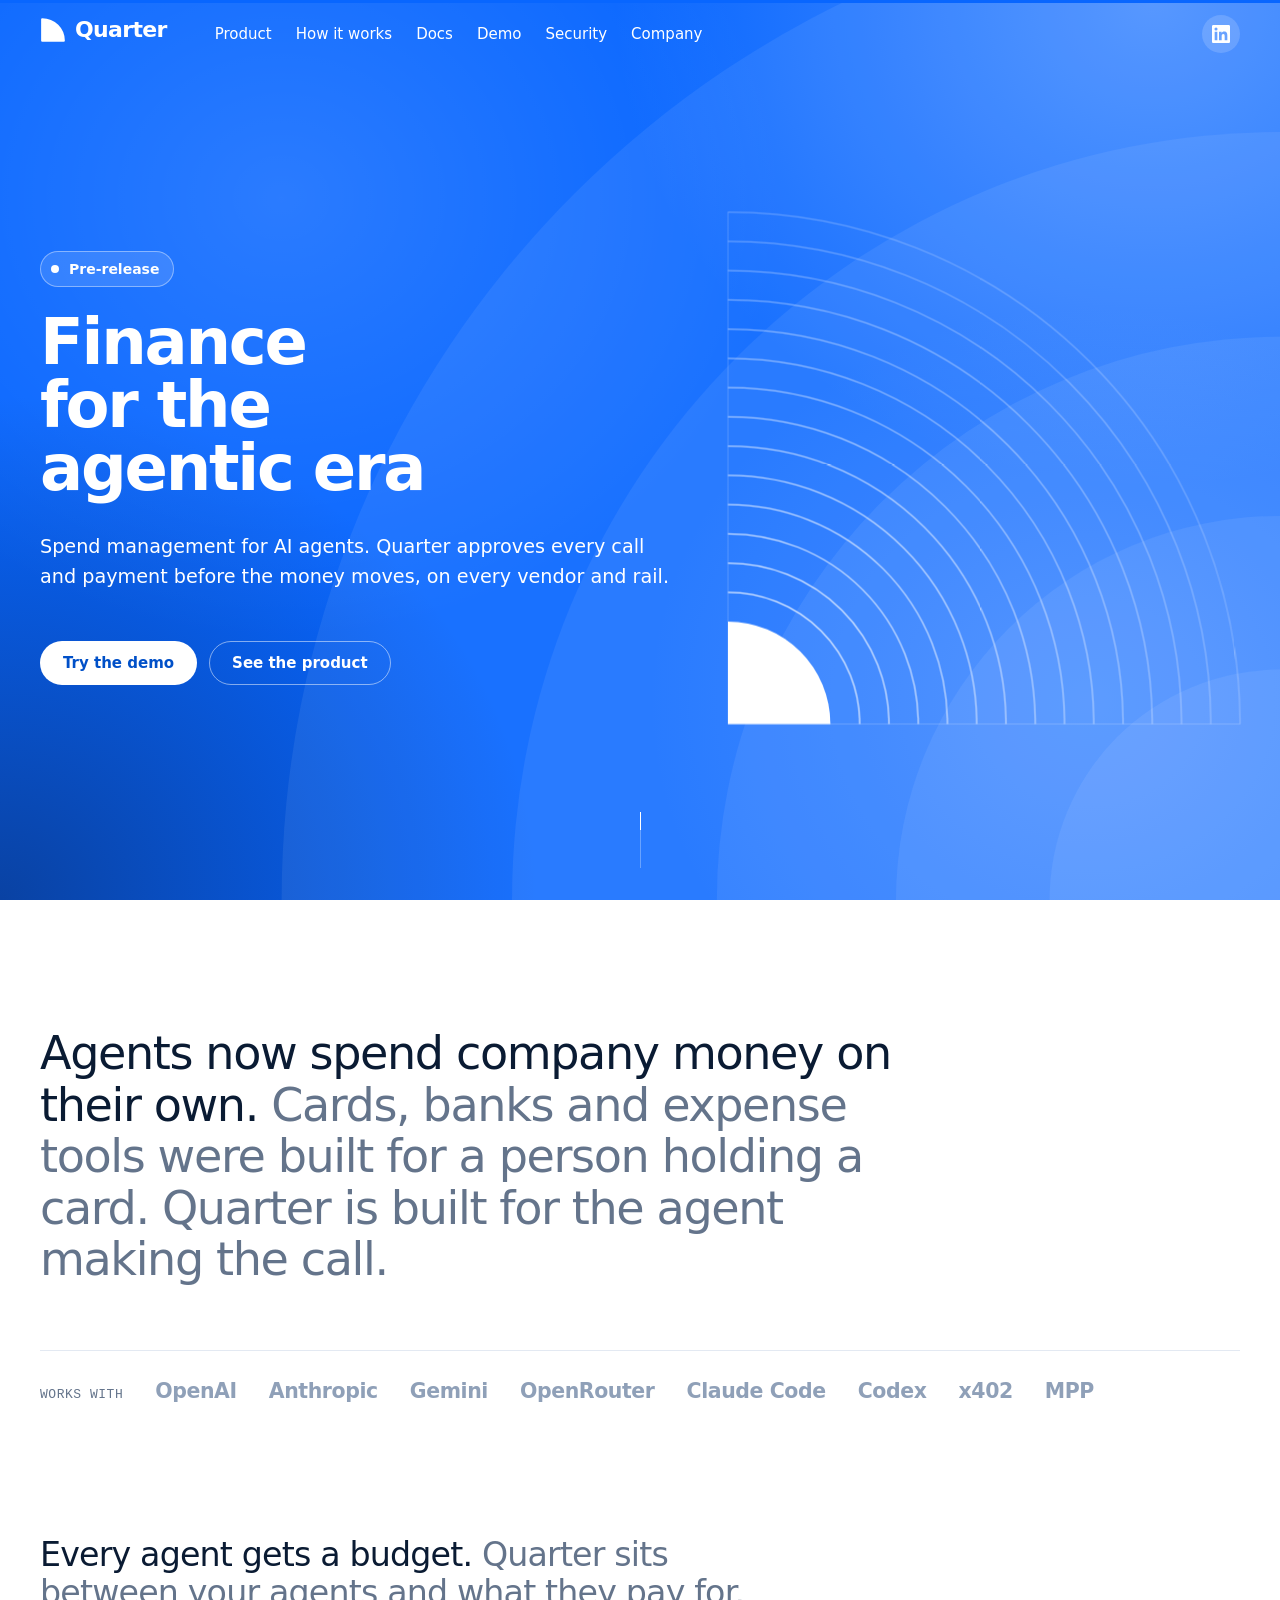
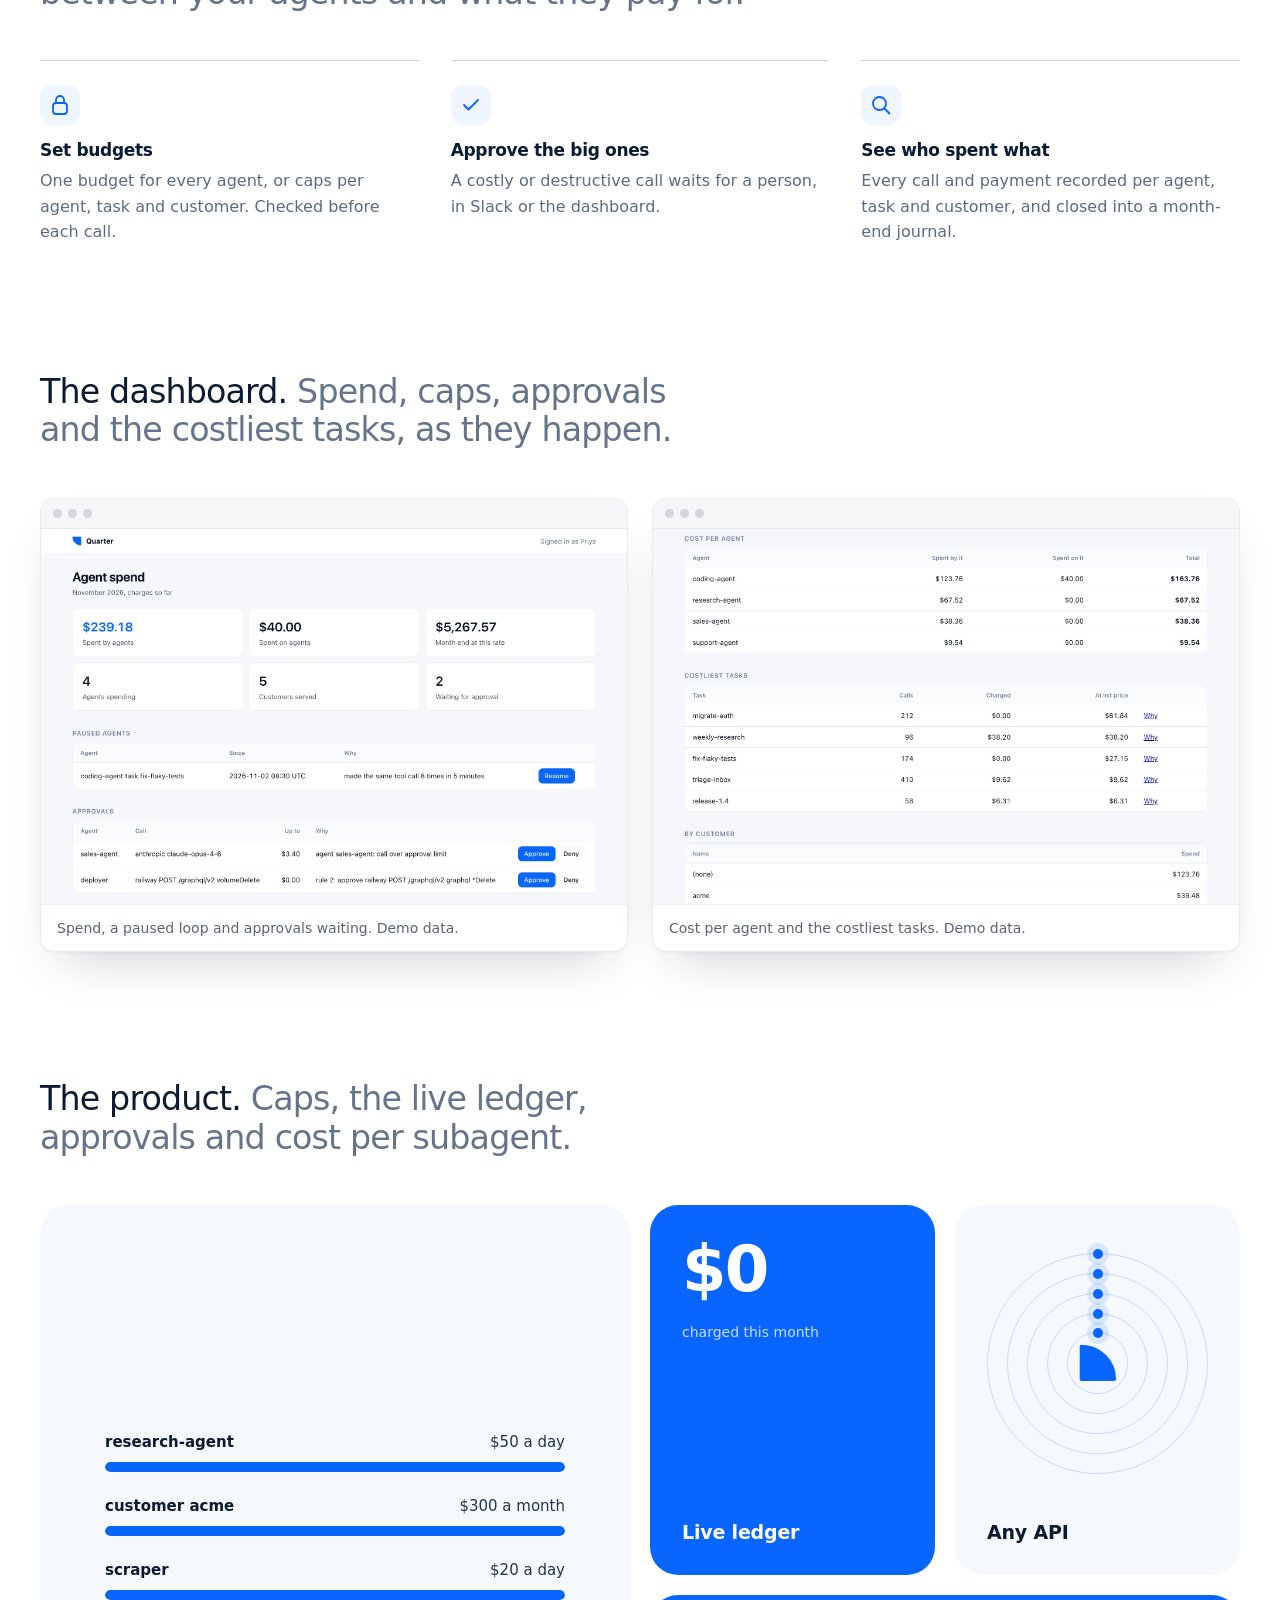
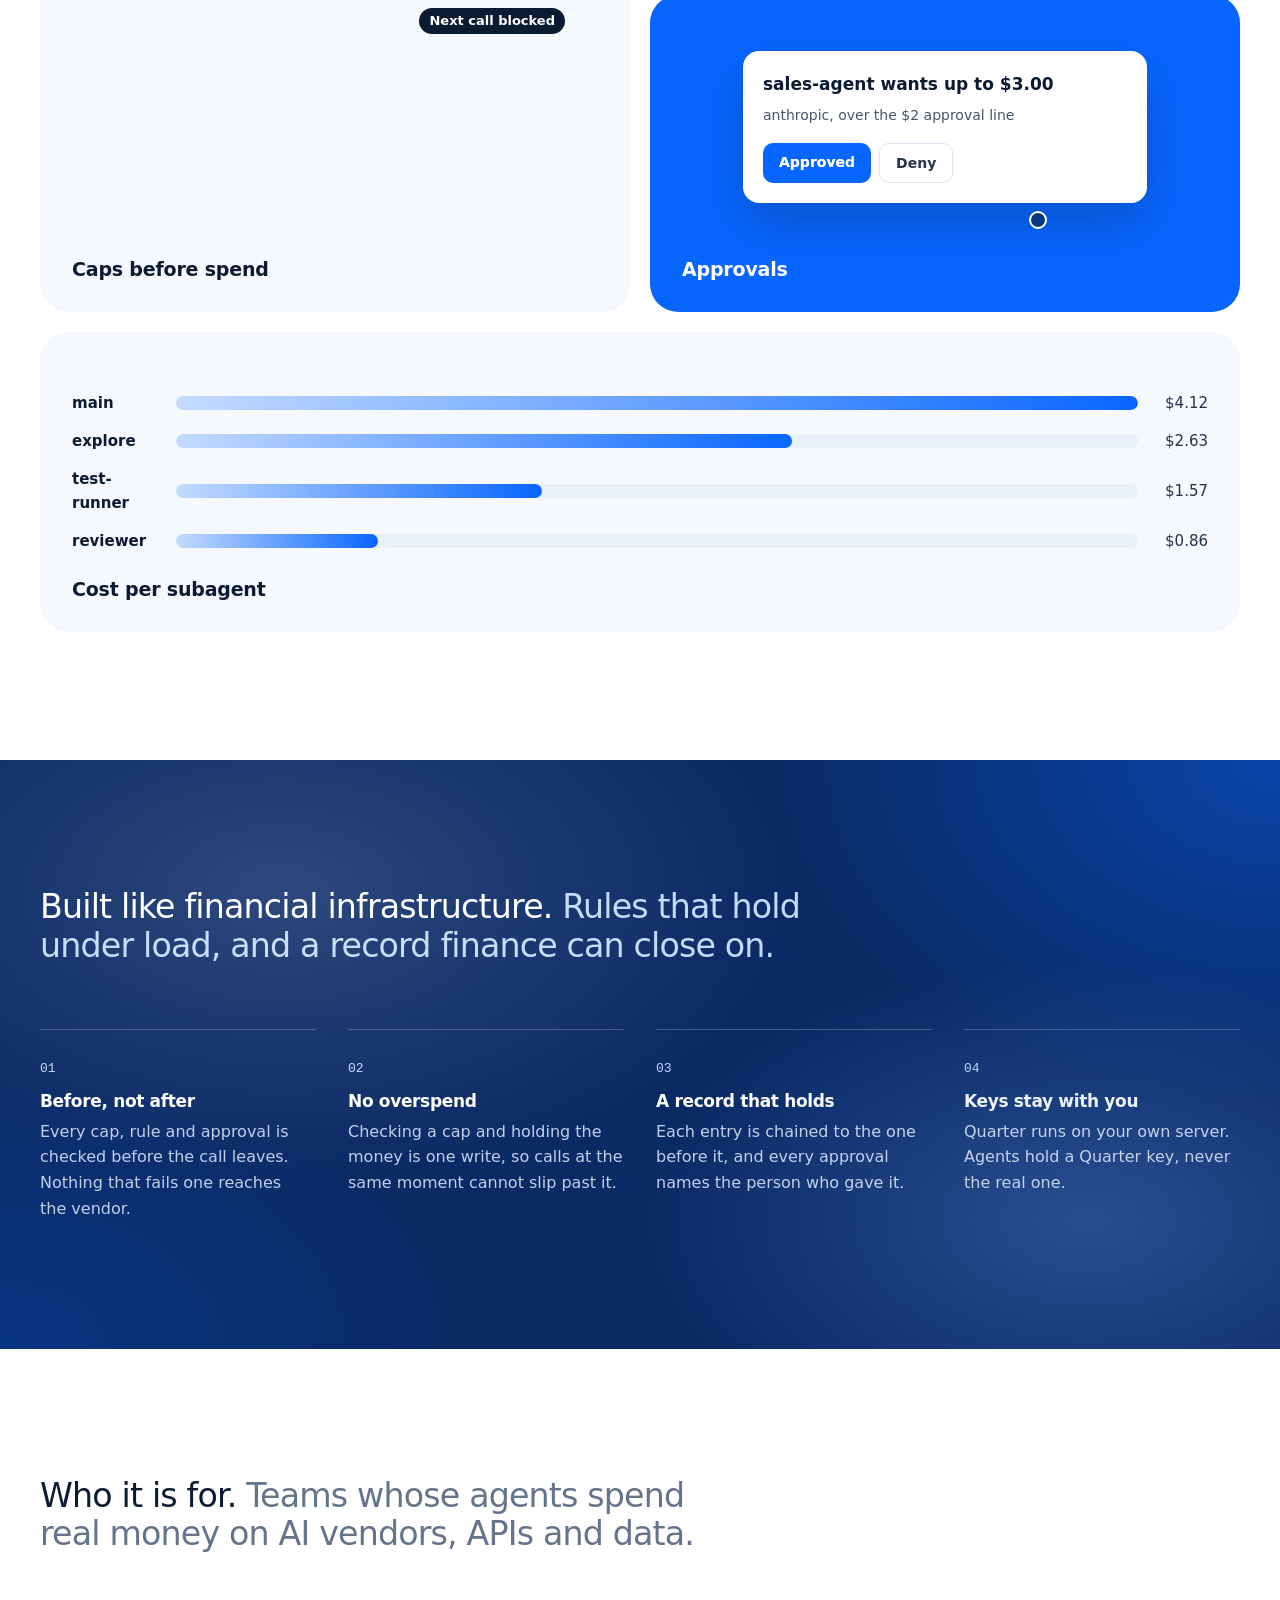
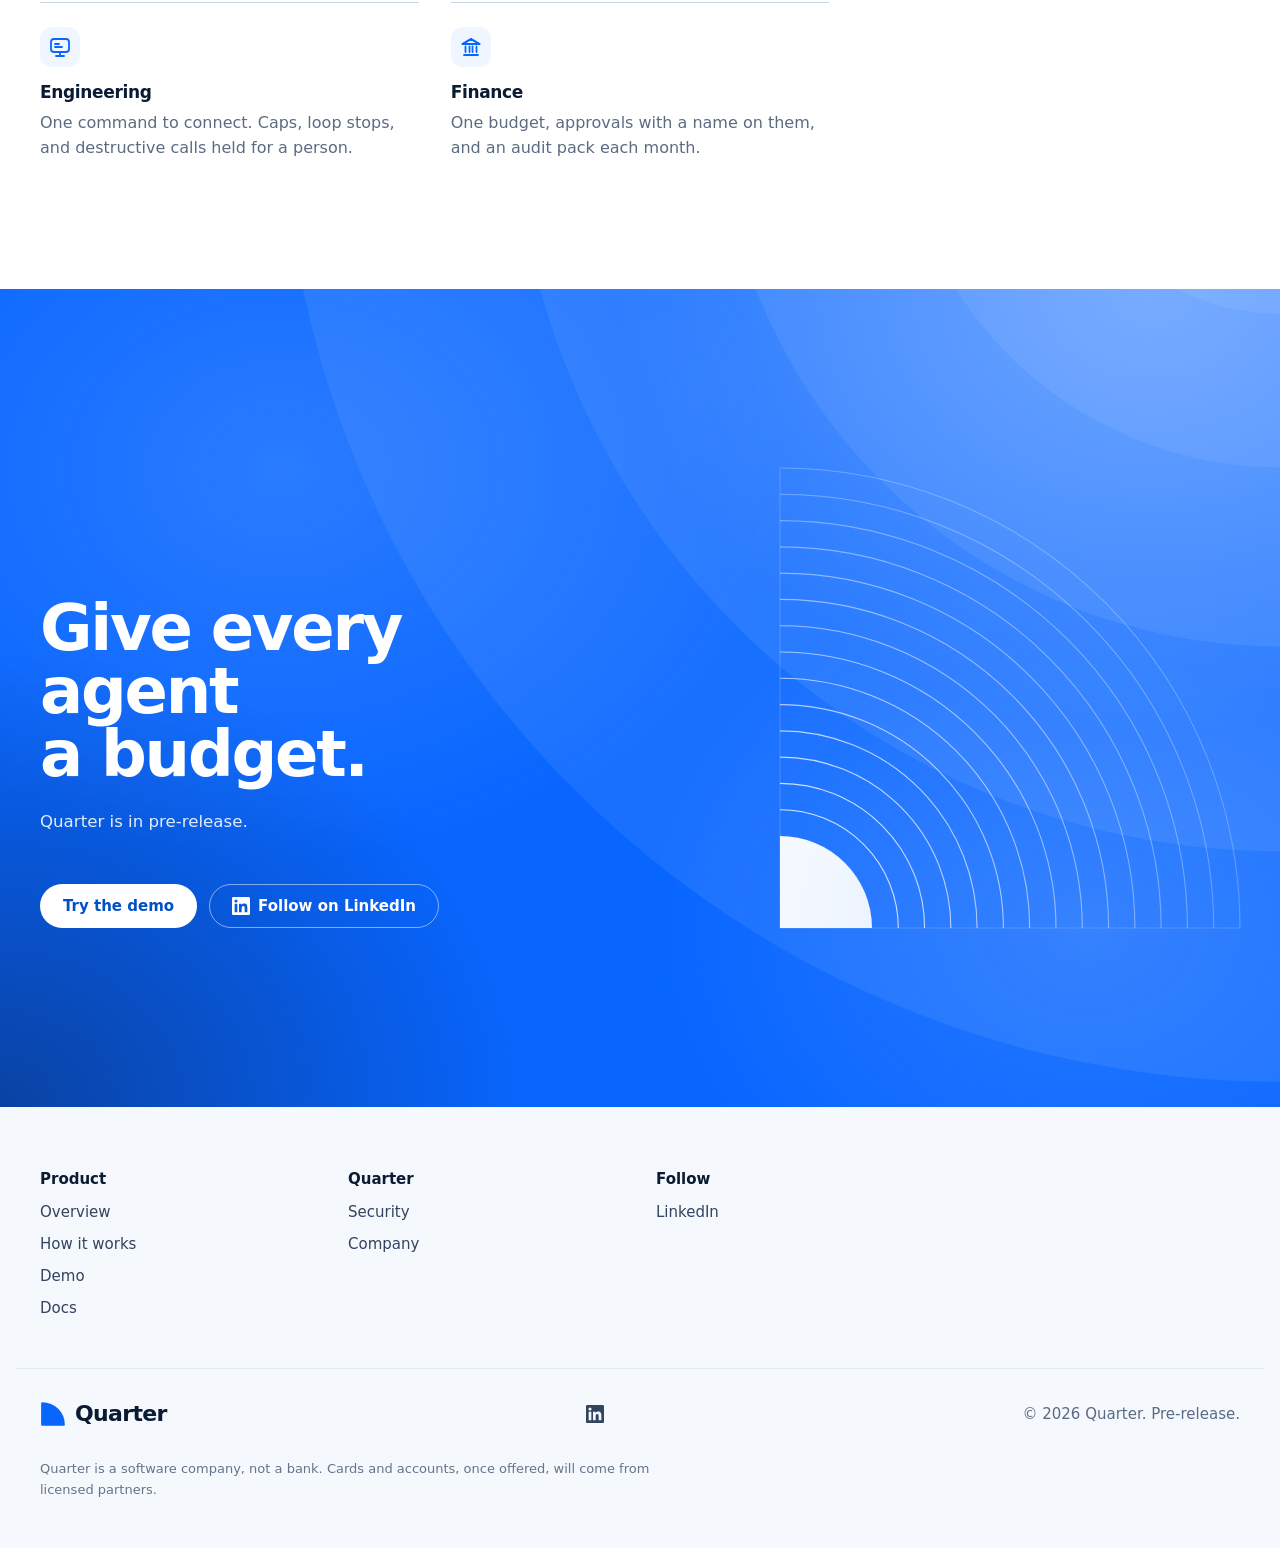
==== index.html @ 9ea8e8e0 "Publish the site from website 55552c0 Co-Authored-By: Claude Opus 5.5 <noreply@anthropic.com>" ====
<!DOCTYPE html><html lang="en" class="inter_tight_5229d065-module__q6iYVW__variable inter_c15e96cb-module__0bjUvq__variable ibm_plex_mono_9430b135-module__jXPCDG__variable" data-scroll-behavior="smooth"><head><meta charSet="utf-8"/><meta name="viewport" content="width=device-width, initial-scale=1"/><link rel="preload" href="/_next/static/media/83afe278b6a6bb3c-s.p.2bn3s6zvc0dyp.woff2" as="font" crossorigin="" type="font/woff2"/><link rel="preload" href="/_next/static/media/99e609270109b47d-s.p.40sczeszzbjw1.woff2" as="font" crossorigin="" type="font/woff2"/><link rel="preload" href="/_next/static/media/ab57efd000576a30-s.p.3fofz6dws3mg0.woff2" as="font" crossorigin="" type="font/woff2"/><link rel="preload" href="/_next/static/media/effe91970fc4db64-s.p.0oace-s_gkfks.woff2" as="font" crossorigin="" type="font/woff2"/><link rel="stylesheet" href="/_next/static/chunks/3djaepz4n29ok.css" data-precedence="next"/><link rel="stylesheet" href="/_next/static/chunks/2251kwfu4eb-5.css" data-precedence="next"/><link rel="preload" as="script" fetchPriority="low" href="/_next/static/chunks/2gcx2et6y7w6m.js"/><script src="/_next/static/chunks/10sfps_jfil2b.js" async=""></script><script src="/_next/static/chunks/1zz_seqquae13.js" async=""></script><script src="/_next/static/chunks/3slb6pn3pcx_l.js" async=""></script><script src="/_next/static/chunks/turbopack-1kort7__y8oi7.js" async=""></script><script src="/_next/static/chunks/05mim26jmsupv.js" async=""></script><script src="/_next/static/chunks/1aqx8pw69k2jf.js" async=""></script><script src="/_next/static/chunks/1i-1b_z0lw7yb.js" async=""></script><link rel="preload" href="/_next/static/chunks/0_2-d8jllk5b1.css" as="style"/><meta name="theme-color" content="#ffffff"/><title>Quarter: Finance for the agentic era</title><meta name="description" content="Spend management for AI agents. Quarter approves every API call and payment before the money moves, on every vendor and rail, and closes the books on it. Self-hosted. In pre-release."/><meta name="application-name" content="Quarter"/><link rel="manifest" href="/manifest.webmanifest"/><link rel="canonical" href="https://quarterso.github.io/"/><meta property="og:title" content="Quarter: Finance for the agentic era"/><meta property="og:description" content="Spend management for AI agents. Quarter approves every API call and payment before the money moves, on every vendor and rail, and closes the books on it. Self-hosted. In pre-release."/><meta property="og:url" content="https://quarterso.github.io/"/><meta property="og:site_name" content="Quarter"/><meta property="og:image" content="https://quarterso.github.io/opengraph-image.png"/><meta property="og:image:type" content="image/png"/><meta property="og:image:width" content="1200"/><meta property="og:image:height" content="630"/><meta property="og:image:alt" content="The Quarter mark and name on Quarter blue"/><meta property="og:type" content="website"/><meta name="twitter:card" content="summary_large_image"/><meta name="twitter:title" content="Quarter: Finance for the agentic era"/><meta name="twitter:description" content="Spend management for AI agents. Quarter approves every API call and payment before the money moves, on every vendor and rail, and closes the books on it. Self-hosted. In pre-release."/><meta name="twitter:image" content="https://quarterso.github.io/opengraph-image.png"/><meta name="twitter:image:alt" content="The Quarter mark and name on Quarter blue"/><meta name="twitter:image:type" content="image/png"/><meta name="twitter:image:width" content="1200"/><meta name="twitter:image:height" content="630"/><link rel="icon" href="/favicon.ico?favicon.0du9rzl68-2tj.ico" sizes="48x48" type="image/x-icon"/><link rel="icon" href="/icon.svg?icon.28x9y8qgett7-.svg" sizes="any" type="image/svg+xml"/><link rel="apple-touch-icon" href="/apple-icon.png?apple-icon.22o_u3obtk6q_.png" sizes="180x180" type="image/png"/><meta name="next-size-adjust" content=""/><script src="/_next/static/chunks/0cz1d0mv5g_q7.js" noModule=""></script></head><body><div hidden=""><!--$--><!--/$--></div><a href="#main" class="skip-link">Skip to content</a><header class="Header-module__KHjLKa__header" data-over-hero=""><div class="container Header-module__KHjLKa__bar"><a aria-label="Quarter, home" href="/"><span style="display:inline-flex;align-items:center;gap:9px;font-family:var(--font-display);font-weight:600;font-size:22px;letter-spacing:-0.03em;color:var(--logo-ink, var(--charcoal));line-height:1"><svg width="26" height="26" viewBox="270 270 460 460" aria-hidden="true" focusable="false"><path d="M310 690 L310.0 310.0 A380 380 0 0 1 690.0 690.0 Z" fill="var(--logo-mark, #0866FF)" stroke="var(--logo-mark, #0866FF)" stroke-width="40" stroke-linejoin="round"></path></svg>Quarter</span></a><nav id="site-pages" class="Header-module__KHjLKa__links" aria-label="Pages"><a style="--i:0" href="/product/">Product</a><a style="--i:1" href="/how-it-works/">How it works</a><a style="--i:2" href="/docs/">Docs</a><a style="--i:3" href="/demo/">Demo</a><a style="--i:4" href="/security/">Security</a><a style="--i:5" href="/company/">Company</a></nav><nav class="Header-module__KHjLKa__nav" aria-label="Social"><a href="https://www.linkedin.com/company/quarterso/" class="btn btn-icon btn-sm Header-module__KHjLKa__icon" target="_blank" rel="noopener noreferrer" aria-label="Quarter on LinkedIn"><svg width="18" height="18" viewBox="0 0 24 24" fill="currentColor" aria-hidden="true" focusable="false"><path d="M20.45 20.45h-3.56v-5.57c0-1.33-.02-3.04-1.85-3.04-1.85 0-2.14 1.45-2.14 2.94v5.67H9.35V9h3.41v1.56h.05c.48-.9 1.64-1.85 3.37-1.85 3.6 0 4.27 2.37 4.27 5.46v6.28ZM5.34 7.43a2.06 2.06 0 1 1 0-4.13 2.06 2.06 0 0 1 0 4.13ZM7.12 20.45H3.56V9h3.56v11.45ZM22.22 0H1.77C.79 0 0 .77 0 1.73v20.54C0 23.23.79 24 1.77 24h20.45c.98 0 1.78-.77 1.78-1.73V1.73C24 .77 23.2 0 22.22 0Z"></path></svg></a><button type="button" class="btn btn-icon btn-sm Header-module__KHjLKa__icon Header-module__KHjLKa__menu" aria-label="Open menu" aria-expanded="false" aria-controls="site-pages"><span class="Header-module__KHjLKa__burger" aria-hidden="true"><span></span><span></span></span></button></nav></div><div class="Header-module__KHjLKa__scrim" aria-hidden="true"></div></header><main id="main"><div class="page-enter"><section class="home-module__txgM7a__hero" aria-labelledby="hero-title" data-hero="true" data-glow="true"><svg class="Arcs-module__hwnnka__arcs" data-tone="blue" viewBox="0 0 1000 800" preserveAspectRatio="xMaxYMax slice" aria-hidden="true"><circle cx="1000" cy="800" r="180" class="Arcs-module__hwnnka__ring" style="animation-delay:0s"></circle><circle cx="1000" cy="800" r="300" class="Arcs-module__hwnnka__ring" style="animation-delay:-1.6s"></circle><circle cx="1000" cy="800" r="440" class="Arcs-module__hwnnka__ring" style="animation-delay:-3.2s"></circle><circle cx="1000" cy="800" r="600" class="Arcs-module__hwnnka__ring" style="animation-delay:-4.800000000000001s"></circle><circle cx="1000" cy="800" r="780" class="Arcs-module__hwnnka__ring" style="animation-delay:-6.4s"></circle></svg><div class="container home-module__txgM7a__heroInner"><div><p class="home-module__txgM7a__badge"><span aria-hidden="true"></span>Pre-release</p><h1 id="hero-title" class="home-module__txgM7a__title" aria-label="Finance for the agentic era"><span aria-hidden="true"><span class="home-module__txgM7a__word"><span style="--w:0">Finance</span></span> </span><span aria-hidden="true"><span class="home-module__txgM7a__word"><span style="--w:1">for</span></span> </span><span aria-hidden="true"><span class="home-module__txgM7a__word"><span style="--w:2">the</span></span> </span><span aria-hidden="true"><span class="home-module__txgM7a__word"><span style="--w:3">agentic</span></span> </span><span aria-hidden="true"><span class="home-module__txgM7a__word"><span style="--w:4">era</span></span> </span></h1><p class="home-module__txgM7a__lead">Spend management for AI agents. Quarter approves every call and payment before the money moves, on every vendor and rail.</p><div class="home-module__txgM7a__ctas"><a class="btn btn-light" href="/demo/">Try the demo</a><a class="btn btn-ghost-light" href="/product/">See the product</a></div></div><div class="home-module__txgM7a__heroArt" aria-hidden="true"><svg class="HeroMark-module__pOpVIG__mark" viewBox="0 0 600 600" aria-hidden="true"><path d="M0 600 L0 480 A120 120 0 0 1 120 600 Z" class="HeroMark-module__pOpVIG__core"></path><path d="M0 445.7 A154.3 154.3 0 0 1 154.3 600" pathLength="1" class="HeroMark-module__pOpVIG__arc" style="--k:0"></path><path d="M0 411.4 A188.6 188.6 0 0 1 188.6 600" pathLength="1" class="HeroMark-module__pOpVIG__arc" style="--k:1"></path><path d="M0 377.1 A222.9 222.9 0 0 1 222.9 600" pathLength="1" class="HeroMark-module__pOpVIG__arc" style="--k:2"></path><path d="M0 342.9 A257.1 257.1 0 0 1 257.1 600" pathLength="1" class="HeroMark-module__pOpVIG__arc" style="--k:3"></path><path d="M0 308.6 A291.4 291.4 0 0 1 291.4 600" pathLength="1" class="HeroMark-module__pOpVIG__arc" style="--k:4"></path><path d="M0 274.3 A325.7 325.7 0 0 1 325.7 600" pathLength="1" class="HeroMark-module__pOpVIG__arc" style="--k:5"></path><path d="M0 240.0 A360.0 360.0 0 0 1 360.0 600" pathLength="1" class="HeroMark-module__pOpVIG__arc" style="--k:6"></path><path d="M0 205.7 A394.3 394.3 0 0 1 394.3 600" pathLength="1" class="HeroMark-module__pOpVIG__arc" style="--k:7"></path><path d="M0 171.4 A428.6 428.6 0 0 1 428.6 600" pathLength="1" class="HeroMark-module__pOpVIG__arc" style="--k:8"></path><path d="M0 137.1 A462.9 462.9 0 0 1 462.9 600" pathLength="1" class="HeroMark-module__pOpVIG__arc" style="--k:9"></path><path d="M0 102.9 A497.1 497.1 0 0 1 497.1 600" pathLength="1" class="HeroMark-module__pOpVIG__arc" style="--k:10"></path><path d="M0 68.6 A531.4 531.4 0 0 1 531.4 600" pathLength="1" class="HeroMark-module__pOpVIG__arc" style="--k:11"></path><path d="M0 34.3 A565.7 565.7 0 0 1 565.7 600" pathLength="1" class="HeroMark-module__pOpVIG__arc" style="--k:12"></path><path d="M0 0.0 A600.0 600.0 0 0 1 600.0 600" pathLength="1" class="HeroMark-module__pOpVIG__arc" style="--k:13"></path><path d="M0 0 L0 600 L600 600" class="HeroMark-module__pOpVIG__axis"></path></svg></div></div><a href="#why" class="home-module__txgM7a__scrollCue" aria-label="Scroll down"><span></span></a></section><section id="why" class="container home-module__txgM7a__statement" aria-label="Why Quarter"><p data-reveal="true"><strong>Agents now spend company money on their own.</strong> Cards, banks and expense tools were built for a person holding a card. Quarter is built for the agent making the call.</p><div class="home-module__txgM7a__worksWith" data-reveal="true"><h2>Works with</h2><ul><li>OpenAI</li><li>Anthropic</li><li>Gemini</li><li>OpenRouter</li><li>Claude Code</li><li>Codex</li><li>x402</li><li>MPP</li></ul></div></section><section id="budgets" class="container Page-module__ksKtXW__section"><h2 class="Page-module__ksKtXW__sectionHead" data-reveal="true">Every agent gets a budget<!-- -->. <span>Quarter sits between your agents and what they pay for.</span></h2><ul class="Page-module__ksKtXW__features"><li data-reveal="true" style="--reveal-delay:0ms"><span class="Page-module__ksKtXW__featureIcon"><svg width="24" height="24" viewBox="0 0 24 24" fill="none" stroke="currentColor" stroke-width="1.8" stroke-linecap="round" stroke-linejoin="round" aria-hidden="true" focusable="false"><rect x="5" y="10" width="14" height="11" rx="3" class="icon-tone"></rect><path d="M8 10V7a4 4 0 0 1 8 0v3"></path></svg></span><h3>Set budgets</h3><p>One budget for every agent, or caps per agent, task and customer. Checked before each call.</p></li><li data-reveal="true" style="--reveal-delay:80ms"><span class="Page-module__ksKtXW__featureIcon"><svg width="24" height="24" viewBox="0 0 24 24" fill="none" stroke="currentColor" stroke-width="1.8" stroke-linecap="round" stroke-linejoin="round" aria-hidden="true" focusable="false"><path d="m5 12 4.5 4.5L19 7"></path></svg></span><h3>Approve the big ones</h3><p>A costly or destructive call waits for a person, in Slack or the dashboard.</p></li><li data-reveal="true" style="--reveal-delay:160ms"><span class="Page-module__ksKtXW__featureIcon"><svg width="24" height="24" viewBox="0 0 24 24" fill="none" stroke="currentColor" stroke-width="1.8" stroke-linecap="round" stroke-linejoin="round" aria-hidden="true" focusable="false"><circle cx="10.5" cy="10.5" r="6.5" class="icon-tone"></circle><path d="m15.5 15.5 5 5"></path></svg></span><h3>See who spent what</h3><p>Every call and payment recorded per agent, task and customer, and closed into a month-end journal.</p></li></ul></section><section class="container Page-module__ksKtXW__section"><h2 class="Page-module__ksKtXW__sectionHead" data-reveal="true">The dashboard<!-- -->. <span>Spend, caps, approvals and the costliest tasks, as they happen.</span></h2><div class="Page-module__ksKtXW__screens" data-reveal="true"><figure class="Page-module__ksKtXW__screen"><div class="Page-module__ksKtXW__screenBar" aria-hidden="true"><span></span><span></span><span></span></div><img src="/renders/ledger-overview.jpg" alt="Spend, a paused loop and approvals waiting" width="2000" height="1281" loading="lazy"/><figcaption>Spend, a paused loop and approvals waiting<!-- -->. Demo data.</figcaption></figure><figure class="Page-module__ksKtXW__screen"><div class="Page-module__ksKtXW__screenBar" aria-hidden="true"><span></span><span></span><span></span></div><img src="/renders/ledger-tasks.jpg" alt="Cost per agent and the costliest tasks" width="2000" height="1281" loading="lazy"/><figcaption>Cost per agent and the costliest tasks<!-- -->. Demo data.</figcaption></figure></div></section><section id="work" class="container home-module__txgM7a__section" aria-labelledby="work-title"><h2 id="work-title" class="home-module__txgM7a__h2" data-reveal="true">The product. <span>Caps, the live ledger, approvals and cost per subagent.</span></h2><div class="home-module__txgM7a__bento"><article class="home-module__txgM7a__panel home-module__txgM7a__big" data-reveal="true"><div class="home-module__txgM7a__visual"><ul class="Product-module__tu0Y7W__caps" aria-hidden="true"><li style="--fill:0.46;--i:0"><div class="Product-module__tu0Y7W__capLabel"><span>research-agent</span><span>$50 a day</span></div><span class="Product-module__tu0Y7W__capBar"><i></i></span></li><li style="--fill:0.72;--i:1"><div class="Product-module__tu0Y7W__capLabel"><span>customer acme</span><span>$300 a month</span></div><span class="Product-module__tu0Y7W__capBar"><i></i></span></li><li style="--fill:1;--i:2"><div class="Product-module__tu0Y7W__capLabel"><span>scraper</span><span>$20 a day</span></div><span class="Product-module__tu0Y7W__capBar"><i></i></span><span class="Product-module__tu0Y7W__blocked">Next call blocked</span></li></ul></div><h3>Caps before spend</h3></article><article class="home-module__txgM7a__panel home-module__txgM7a__blue" data-reveal="true" style="--reveal-delay:80ms"><div class="home-module__txgM7a__visual home-module__txgM7a__totalWrap"><div class="Product-module__tu0Y7W__running" aria-hidden="true"><span class="Product-module__tu0Y7W__runningNumber"></span><span class="Product-module__tu0Y7W__runningLabel">charged this month</span></div></div><h3>Live ledger</h3></article><article class="home-module__txgM7a__panel" data-reveal="true" style="--reveal-delay:160ms"><div class="home-module__txgM7a__visual"><div class="Visuals-module__dN1Bxq__orbits" aria-hidden="true"><span class="Visuals-module__dN1Bxq__ring" style="--i:0"><i></i></span><span class="Visuals-module__dN1Bxq__ring" style="--i:1"><i></i></span><span class="Visuals-module__dN1Bxq__ring" style="--i:2"><i></i></span><span class="Visuals-module__dN1Bxq__ring" style="--i:3"><i></i></span><span class="Visuals-module__dN1Bxq__ring" style="--i:4"><i></i></span><svg class="Visuals-module__dN1Bxq__core" viewBox="270 270 460 460"><path d="M310 690 L310 310 A380 380 0 0 1 690 690 Z" stroke-width="40" stroke-linejoin="round"></path></svg></div></div><h3>Any API</h3></article><article class="home-module__txgM7a__panel home-module__txgM7a__blue home-module__txgM7a__span2" data-reveal="true" style="--reveal-delay:240ms"><div class="home-module__txgM7a__visual"><div class="Product-module__tu0Y7W__approval" aria-hidden="true"><div class="Product-module__tu0Y7W__request"><span class="Product-module__tu0Y7W__reqTitle">sales-agent wants up to $3.00</span><span class="Product-module__tu0Y7W__reqSub">anthropic, over the $2 approval line</span><span class="Product-module__tu0Y7W__buttons"><span class="Product-module__tu0Y7W__approve"><b>Approve</b><b>Approved</b></span><span class="Product-module__tu0Y7W__deny">Deny</span></span></div><span class="Product-module__tu0Y7W__cursor"></span></div></div><h3>Approvals</h3></article><article class="home-module__txgM7a__panel home-module__txgM7a__wide" data-reveal="true"><div class="home-module__txgM7a__visual home-module__txgM7a__customersWrap"><ul class="Product-module__tu0Y7W__customers" aria-hidden="true"><li style="--share:1;--i:0"><span class="Product-module__tu0Y7W__custName">main</span><span class="Product-module__tu0Y7W__custBar"><i></i></span><span class="Product-module__tu0Y7W__custAmount">$4.12</span></li><li style="--share:0.64;--i:1"><span class="Product-module__tu0Y7W__custName">explore</span><span class="Product-module__tu0Y7W__custBar"><i></i></span><span class="Product-module__tu0Y7W__custAmount">$2.63</span></li><li style="--share:0.38;--i:2"><span class="Product-module__tu0Y7W__custName">test-runner</span><span class="Product-module__tu0Y7W__custBar"><i></i></span><span class="Product-module__tu0Y7W__custAmount">$1.57</span></li><li style="--share:0.21;--i:3"><span class="Product-module__tu0Y7W__custName">reviewer</span><span class="Product-module__tu0Y7W__custBar"><i></i></span><span class="Product-module__tu0Y7W__custAmount">$0.86</span></li></ul></div><h3>Cost per subagent</h3></article></div></section><section class="home-module__txgM7a__infra" aria-labelledby="infra-title" data-glow="true"><div class="container"><h2 id="infra-title" data-reveal="true">Built like financial infrastructure. <span>Rules that hold under load, and a record finance can close on.</span></h2><ol class="home-module__txgM7a__guarantees"><li data-reveal="true" style="--reveal-delay:0ms"><span>01</span><h3>Before, not after</h3><p>Every cap, rule and approval is checked before the call leaves. Nothing that fails one reaches the vendor.</p></li><li data-reveal="true" style="--reveal-delay:80ms"><span>02</span><h3>No overspend</h3><p>Checking a cap and holding the money is one write, so calls at the same moment cannot slip past it.</p></li><li data-reveal="true" style="--reveal-delay:160ms"><span>03</span><h3>A record that holds</h3><p>Each entry is chained to the one before it, and every approval names the person who gave it.</p></li><li data-reveal="true" style="--reveal-delay:240ms"><span>04</span><h3>Keys stay with you</h3><p>Quarter runs on your own server. Agents hold a Quarter key, never the real one.</p></li></ol></div></section><section class="container Page-module__ksKtXW__section"><h2 class="Page-module__ksKtXW__sectionHead" data-reveal="true">Who it is for<!-- -->. <span>Teams whose agents spend real money on AI vendors, APIs and data.</span></h2><ul class="Page-module__ksKtXW__features"><li data-reveal="true" style="--reveal-delay:0ms"><span class="Page-module__ksKtXW__featureIcon"><svg width="24" height="24" viewBox="0 0 24 24" fill="none" stroke="currentColor" stroke-width="1.8" stroke-linecap="round" stroke-linejoin="round" aria-hidden="true" focusable="false"><rect x="3" y="4" width="18" height="13" rx="3" class="icon-tone"></rect><path d="M8 21h8M12 17v4M7 9h4M7 12h7"></path></svg></span><h3>Engineering</h3><p>One command to connect. Caps, loop stops, and destructive calls held for a person.</p></li><li data-reveal="true" style="--reveal-delay:80ms"><span class="Page-module__ksKtXW__featureIcon"><svg width="24" height="24" viewBox="0 0 24 24" fill="none" stroke="currentColor" stroke-width="1.8" stroke-linecap="round" stroke-linejoin="round" aria-hidden="true" focusable="false"><path d="M3.5 9 12 4l8.5 5z" class="icon-tone"></path><path d="M3.5 9 12 4l8.5 5M5 20h14M6.5 11.5v5.5M10.5 11.5v5.5M13.5 11.5v5.5M17.5 11.5v5.5"></path></svg></span><h3>Finance</h3><p>One budget, approvals with a name on them, and an audit pack each month.</p></li></ul></section><section id="contact" class="home-module__txgM7a__closing" aria-labelledby="contact-title" data-glow="true"><svg class="Arcs-module__hwnnka__arcs" data-tone="blue" viewBox="0 0 1000 800" preserveAspectRatio="xMaxYMax slice" aria-hidden="true"><circle cx="1000" cy="0" r="180" class="Arcs-module__hwnnka__ring" style="animation-delay:0s"></circle><circle cx="1000" cy="0" r="300" class="Arcs-module__hwnnka__ring" style="animation-delay:-1.6s"></circle><circle cx="1000" cy="0" r="440" class="Arcs-module__hwnnka__ring" style="animation-delay:-3.2s"></circle><circle cx="1000" cy="0" r="600" class="Arcs-module__hwnnka__ring" style="animation-delay:-4.800000000000001s"></circle><circle cx="1000" cy="0" r="780" class="Arcs-module__hwnnka__ring" style="animation-delay:-6.4s"></circle></svg><div class="container home-module__txgM7a__closingInner" data-reveal="true"><div><h2 id="contact-title">Give every agent a budget.</h2><p class="home-module__txgM7a__closingNote">Quarter is in pre-release.</p><div class="home-module__txgM7a__ctas"><a class="btn btn-light" href="/demo/">Try the demo</a><a href="https://www.linkedin.com/company/quarterso/" class="btn btn-ghost-light" target="_blank" rel="noopener noreferrer"><svg width="18" height="18" viewBox="0 0 24 24" fill="currentColor" aria-hidden="true" focusable="false"><path d="M20.45 20.45h-3.56v-5.57c0-1.33-.02-3.04-1.85-3.04-1.85 0-2.14 1.45-2.14 2.94v5.67H9.35V9h3.41v1.56h.05c.48-.9 1.64-1.85 3.37-1.85 3.6 0 4.27 2.37 4.27 5.46v6.28ZM5.34 7.43a2.06 2.06 0 1 1 0-4.13 2.06 2.06 0 0 1 0 4.13ZM7.12 20.45H3.56V9h3.56v11.45ZM22.22 0H1.77C.79 0 0 .77 0 1.73v20.54C0 23.23.79 24 1.77 24h20.45c.98 0 1.78-.77 1.78-1.73V1.73C24 .77 23.2 0 22.22 0Z"></path></svg>Follow on LinkedIn</a></div></div><div class="home-module__txgM7a__closingArt" aria-hidden="true"><svg class="HeroMark-module__pOpVIG__mark" viewBox="0 0 600 600" aria-hidden="true"><path d="M0 600 L0 480 A120 120 0 0 1 120 600 Z" class="HeroMark-module__pOpVIG__core"></path><path d="M0 445.7 A154.3 154.3 0 0 1 154.3 600" pathLength="1" class="HeroMark-module__pOpVIG__arc" style="--k:0"></path><path d="M0 411.4 A188.6 188.6 0 0 1 188.6 600" pathLength="1" class="HeroMark-module__pOpVIG__arc" style="--k:1"></path><path d="M0 377.1 A222.9 222.9 0 0 1 222.9 600" pathLength="1" class="HeroMark-module__pOpVIG__arc" style="--k:2"></path><path d="M0 342.9 A257.1 257.1 0 0 1 257.1 600" pathLength="1" class="HeroMark-module__pOpVIG__arc" style="--k:3"></path><path d="M0 308.6 A291.4 291.4 0 0 1 291.4 600" pathLength="1" class="HeroMark-module__pOpVIG__arc" style="--k:4"></path><path d="M0 274.3 A325.7 325.7 0 0 1 325.7 600" pathLength="1" class="HeroMark-module__pOpVIG__arc" style="--k:5"></path><path d="M0 240.0 A360.0 360.0 0 0 1 360.0 600" pathLength="1" class="HeroMark-module__pOpVIG__arc" style="--k:6"></path><path d="M0 205.7 A394.3 394.3 0 0 1 394.3 600" pathLength="1" class="HeroMark-module__pOpVIG__arc" style="--k:7"></path><path d="M0 171.4 A428.6 428.6 0 0 1 428.6 600" pathLength="1" class="HeroMark-module__pOpVIG__arc" style="--k:8"></path><path d="M0 137.1 A462.9 462.9 0 0 1 462.9 600" pathLength="1" class="HeroMark-module__pOpVIG__arc" style="--k:9"></path><path d="M0 102.9 A497.1 497.1 0 0 1 497.1 600" pathLength="1" class="HeroMark-module__pOpVIG__arc" style="--k:10"></path><path d="M0 68.6 A531.4 531.4 0 0 1 531.4 600" pathLength="1" class="HeroMark-module__pOpVIG__arc" style="--k:11"></path><path d="M0 34.3 A565.7 565.7 0 0 1 565.7 600" pathLength="1" class="HeroMark-module__pOpVIG__arc" style="--k:12"></path><path d="M0 0.0 A600.0 600.0 0 0 1 600.0 600" pathLength="1" class="HeroMark-module__pOpVIG__arc" style="--k:13"></path><path d="M0 0 L0 600 L600 600" class="HeroMark-module__pOpVIG__axis"></path></svg></div></div></section><!--$--><!--/$--></div></main><footer class="Footer-module__yg9ahW__footer"><div class="container Footer-module__yg9ahW__top"><div><h2>Product</h2><ul><li><a href="/product/">Overview</a></li><li><a href="/how-it-works/">How it works</a></li><li><a href="/demo/">Demo</a></li><li><a href="/docs/">Docs</a></li></ul></div><div><h2>Quarter</h2><ul><li><a href="/security/">Security</a></li><li><a href="/company/">Company</a></li></ul></div><div><h2>Follow</h2><ul><li><a href="https://www.linkedin.com/company/quarterso/" target="_blank" rel="noopener noreferrer">LinkedIn</a></li></ul></div></div><div class="container Footer-module__yg9ahW__bottom"><span style="display:inline-flex;align-items:center;gap:9px;font-family:var(--font-display);font-weight:600;font-size:22px;letter-spacing:-0.03em;color:var(--logo-ink, var(--charcoal));line-height:1"><svg width="26" height="26" viewBox="270 270 460 460" aria-hidden="true" focusable="false"><path d="M310 690 L310.0 310.0 A380 380 0 0 1 690.0 690.0 Z" fill="var(--logo-mark, #0866FF)" stroke="var(--logo-mark, #0866FF)" stroke-width="40" stroke-linejoin="round"></path></svg>Quarter</span><span class="Footer-module__yg9ahW__socials"><a href="https://www.linkedin.com/company/quarterso/" class="Footer-module__yg9ahW__social" target="_blank" rel="noopener noreferrer" aria-label="Quarter on LinkedIn"><svg width="18" height="18" viewBox="0 0 24 24" fill="currentColor" aria-hidden="true" focusable="false"><path d="M20.45 20.45h-3.56v-5.57c0-1.33-.02-3.04-1.85-3.04-1.85 0-2.14 1.45-2.14 2.94v5.67H9.35V9h3.41v1.56h.05c.48-.9 1.64-1.85 3.37-1.85 3.6 0 4.27 2.37 4.27 5.46v6.28ZM5.34 7.43a2.06 2.06 0 1 1 0-4.13 2.06 2.06 0 0 1 0 4.13ZM7.12 20.45H3.56V9h3.56v11.45ZM22.22 0H1.77C.79 0 0 .77 0 1.73v20.54C0 23.23.79 24 1.77 24h20.45c.98 0 1.78-.77 1.78-1.73V1.73C24 .77 23.2 0 22.22 0Z"></path></svg></a></span><p>© <!-- -->2026<!-- --> <!-- -->Quarter<!-- -->. Pre-release.</p></div><div class="container Footer-module__yg9ahW__legal"><p>Quarter is a software company, not a bank. Cards and accounts, once offered, will come from licensed partners.</p></div></footer><script src="/_next/static/chunks/2gcx2et6y7w6m.js" id="_R_" async=""></script><script>(self.__next_f=self.__next_f||[]).push([0])</script><script>self.__next_f.push([1,"1:\"$Sreact.fragment\"\n2:I[93983,[\"/_next/static/chunks/05mim26jmsupv.js\"],\"Header\"]\n3:I[11474,[\"/_next/static/chunks/1aqx8pw69k2jf.js\"],\"default\"]\n4:I[39897,[\"/_next/static/chunks/1aqx8pw69k2jf.js\"],\"default\"]\n5:I[56448,[\"/_next/static/chunks/05mim26jmsupv.js\",\"/_next/static/chunks/1i-1b_z0lw7yb.js\"],\"\"]\na:I[65192,[\"/_next/static/chunks/05mim26jmsupv.js\"],\"default\",1]\n:HL[\"/_next/static/chunks/3djaepz4n29ok.css\",\"style\"]\n:HL[\"/_next/static/media/83afe278b6a6bb3c-s.p.2bn3s6zvc0dyp.woff2\",\"font\",{\"crossOrigin\":\"\",\"type\":\"font/woff2\"}]\n:HL[\"/_next/static/media/99e609270109b47d-s.p.40sczeszzbjw1.woff2\",\"font\",{\"crossOrigin\":\"\",\"type\":\"font/woff2\"}]\n:HL[\"/_next/static/media/ab57efd000576a30-s.p.3fofz6dws3mg0.woff2\",\"font\",{\"crossOrigin\":\"\",\"type\":\"font/woff2\"}]\n:HL[\"/_next/static/media/effe91970fc4db64-s.p.0oace-s_gkfks.woff2\",\"font\",{\"crossOrigin\":\"\",\"type\":\"font/woff2\"}]\n:HL[\"/_next/static/chunks/2251kwfu4eb-5.css\",\"style\"]\n:HL[\"/_next/static/chunks/0_2-d8jllk5b1.css\",\"style\"]\n0:{\"P\":null,\"c\":[\"\",\"\"],\"q\":\"\",\"i\":false,\"f\":[[[\"\",{\"children\":[\"__PAGE__\",{},\"$undefined\",\"$undefined\",4608]},\"$undefined\",\"$undefined\",4624],[[\"$\",\"$1\",\"c\",{\"children\":[[[\"$\",\"link\",\"0\",{\"rel\":\"stylesheet\",\"href\":\"/_next/static/chunks/3djaepz4n29ok.css\",\"precedence\":\"next\",\"crossOrigin\":\"$undefined\",\"nonce\":\"$undefined\"}],[\"$\",\"script\",\"script-0\",{\"src\":\"/_next/static/chunks/05mim26jmsupv.js\",\"async\":true,\"nonce\":\"$undefined\"}]],[\"$\",\"html\",null,{\"lang\":\"en\",\"className\":\"inter_tight_5229d065-module__q6iYVW__variable inter_c15e96cb-module__0bjUvq__variable ibm_plex_mono_9430b135-module__jXPCDG__variable\",\"data-scroll-behavior\":\"smooth\",\"children\":[\"$\",\"body\",null,{\"children\":[[\"$\",\"a\",null,{\"href\":\"#main\",\"className\":\"skip-link\",\"children\":\"Skip to content\"}],[\"$\",\"$L2\",null,{}],[\"$\",\"main\",null,{\"id\":\"main\",\"children\":[\"$\",\"$L3\",null,{\"parallelRouterKey\":\"children\",\"error\":\"$undefined\",\"errorStyles\":\"$undefined\",\"errorScripts\":\"$undefined\",\"template\":[\"$\",\"div\",null,{\"className\":\"page-enter\",\"children\":[\"$\",\"$L4\",null,{}]}],\"templateStyles\":[],\"templateScripts\":null,\"notFound\":[[\"$\",\"section\",null,{\"data-hero\":true,\"className\":\"section-dark not-found-module__sxuMuG__wrap\",\"aria-labelledby\":\"nf-title\",\"children\":[\"$\",\"div\",null,{\"className\":\"container not-found-module__sxuMuG__inner\",\"children\":[[\"$\",\"p\",null,{\"className\":\"not-found-module__sxuMuG__meta\",\"children\":[[\"$\",\"span\",null,{\"children\":\"404\"}],[\"$\",\"span\",null,{\"children\":\"not_found\"}]]}],[\"$\",\"h1\",null,{\"id\":\"nf-title\",\"className\":\"display not-found-module__sxuMuG__title\",\"children\":\"We could not find that page.\"}],[\"$\",\"div\",null,{\"className\":\"not-found-module__sxuMuG__foot\",\"children\":[[\"$\",\"p\",null,{\"children\":\"The link may be old, or the page may have moved.\"}],[\"$\",\"div\",null,{\"className\":\"not-found-module__sxuMuG__actions\",\"children\":[\"$\",\"$L5\",null,{\"href\":\"/\",\"className\":\"btn btn-light\",\"children\":[\"Go home \",[\"$\",\"svg\",null,{\"width\":16,\"height\":16,\"viewBox\":\"0 0 24 24\",\"fill\":\"none\",\"stroke\":\"currentColor\",\"strokeWidth\":1.8,\"strokeLinecap\":\"round\",\"strokeLinejoin\":\"round\",\"aria-hidden\":\"true\",\"focusable\":\"false\",\"className\":\"$undefined\",\"children\":[\"$\",\"path\",null,{\"d\":\"M5 12h14m-5-5 5 5-5 5\"}]}]]}]}]]}]]}]}],[[\"$\",\"link\",\"0\",{\"rel\":\"stylesheet\",\"href\":\"/_next/static/chunks/0_2-d8jllk5b1.css\",\"precedence\":\"next\",\"crossOrigin\":\"$undefined\",\"nonce\":\"$undefined\"}]]],\"forbidden\":\"$undefined\",\"unauthorized\":\"$undefined\"}]}],[\"$\",\"footer\",null,{\"className\":\"Footer-module__yg9ahW__footer\",\"children\":[[\"$\",\"div\",null,{\"className\":\"container Footer-module__yg9ahW__top\",\"children\":[[\"$\",\"div\",\"Product\",{\"children\":[[\"$\",\"h2\",null,{\"children\":\"Product\"}],[\"$\",\"ul\",null,{\"children\":[[\"$\",\"li\",\"Overview\",{\"children\":[\"$\",\"$L5\",null,{\"href\":\"/product\",\"children\":\"Overview\"}]}],[\"$\",\"li\",\"How it works\",{\"children\":[\"$\",\"$L5\",null,{\"href\":\"/how-it-works\",\"children\":\"How it works\"}]}],[\"$\",\"li\",\"Demo\",{\"children\":[\"$\",\"$L5\",null,{\"href\":\"/demo\",\"children\":\"Demo\"}]}],[\"$\",\"li\",\"Docs\",{\"children\":[\"$\",\"$L5\",null,{\"href\":\"/docs\",\"children\":\"Docs\"}]}]]}]]}],[\"$\",\"div\",\"Quarter\",{\"children\":[[\"$\",\"h2\",null,{\"children\":\"Quarter\"}],[\"$\",\"ul\",null,{\"children\":[[\"$\",\"li\",\"Security\",{\"children\":[\"$\",\"$L5\",null,{\"href\":\"/security\",\"children\":\"Security\"}]}],[\"$\",\"li\",\"Company\",{\"children\":[\"$\",\"$L5\",null,{\"href\":\"/company\",\"children\":\"Company\"}]}]]}]]}],[\"$\",\"div\",\"Follow\",{\"children\":[[\"$\",\"h2\",null,{\"children\":\"Follow\"}],[\"$\",\"ul\",null,{\"children\":[[\"$\",\"li\",\"LinkedIn\",{\"children\":[\"$\",\"a\",null,{\"href\":\"https://www.linkedin.com/company/quarterso/\",\"target\":\"_blank\",\"rel\":\"noopener noreferrer\",\"children\":\"LinkedIn\"}]}]]}]]}]]}],[\"$\",\"div\",null,{\"className\":\"container Footer-module__yg9ahW__bottom\",\"children\":[[\"$\",\"span\",null,{\"style\":{\"display\":\"inline-flex\",\"alignItems\":\"center\",\"gap\":9,\"fontFamily\":\"var(--font-display)\",\"fontWeight\":600,\"fontSize\":22,\"letterSpacing\":\"-0.03em\",\"color\":\"var(--logo-ink, var(--charcoal))\",\"lineHeight\":1},\"children\":[[\"$\",\"svg\",null,{\"width\":26,\"height\":26,\"viewBox\":\"270 270 460 460\",\"aria-hidden\":\"true\",\"focusable\":\"false\",\"children\":[\"$\",\"path\",null,{\"d\":\"M310 690 L310.0 310.0 A380 380 0 0 1 690.0 690.0 Z\",\"fill\":\"var(--logo-mark, #0866FF)\",\"stroke\":\"var(--logo-mark, #0866FF)\",\"strokeWidth\":40,\"strokeLinejoin\":\"round\"}]}],\"Quarter\"]}],[\"$\",\"span\",null,{\"className\":\"Footer-module__yg9ahW__socials\",\"children\":[\"$\",\"a\",null,{\"href\":\"https://www.linkedin.com/company/quarterso/\",\"className\":\"Footer-module__yg9ahW__social\",\"target\":\"_blank\",\"rel\":\"noopener noreferrer\",\"aria-label\":\"Quarter on LinkedIn\",\"children\":[[\"$\",\"svg\",null,{\"width\":18,\"height\":18,\"viewBox\":\"0 0 24 24\",\"fill\":\"currentColor\",\"aria-hidden\":\"true\",\"focusable\":\"false\",\"children\":[\"$\",\"path\",null,{\"d\":\"M20.45 20.45h-3.56v-5.57c0-1.33-.02-3.04-1.85-3.04-1.85 0-2.14 1.45-2.14 2.94v5.67H9.35V9h3.41v1.56h.05c.48-.9 1.64-1.85 3.37-1.85 3.6 0 4.27 2.37 4.27 5.46v6.28ZM5.34 7.43a2.06 2.06 0 1 1 0-4.13 2.06 2.06 0 0 1 0 4.13ZM7.12 20.45H3.56V9h3.56v11.45ZM22.22 0H1.77C.79 0 0 .77 0 1.73v20.54C0 23.23.79 24 1.77 24h20.45c.98 0 1.78-.77 1.78-1.73V1.73C24 .77 23.2 0 22.22 0Z\"}]}],\"$undefined\"]}]}],\"$L6\"]}],\"$L7\"]}]]}]}]]}],{\"children\":[\"$L8\",{},null,false,null]},null,false,null],\"$L9\",false]],\"m\":\"$undefined\",\"G\":[\"$a\",[\"$Lb\"]],\"S\":true,\"h\":null,\"r\":\"$undefined\",\"s\":\"$undefined\",\"a\":\"$undefined\",\"l\":\"$undefined\",\"p\":\"$undefined\",\"d\":\"$undefined\",\"b\":\"O5dFlZpz4xjhnZRIVNMbQ\"}\nc:I[27790,[\"/_next/static/chunks/05mim26jmsupv.js\",\"/_next/static/chunks/1i-1b_z0lw7yb.js\"],\"Reveal\"]\n1d:I[48367,[\"/_next/static/chunks/1aqx8pw69k2jf.js\"],\"ViewportBoundary\"]\n1f:I[48367,[\"/_next/static/chunks/1aqx8pw69k2jf.js\"],\"MetadataBoundary\"]\n20:\"$Sreact.suspense\"\n6:[\"$\",\"p\",null,{\"children\":[\"© \",2026,\" \",\"Quarter\",\". Pre-release.\"]}]\n7:[\"$\",\"div\",null,{\"className\":\"container Footer-module__yg9ahW__legal\",\"children\":[\"$\",\"p\",null,{\"children\":\"Quarter is a software company, not a bank. Cards and accounts, once offered, will come from licensed partners.\"}]}]\n8:[\"$\",\"$1\",\"c\",{\"children\":[[[\"$\",\"$Lc\",null,{}],[\"$\",\"section\",null,{\"className\":\"home-module__txgM7a__hero\",\"aria-labelledby\":\"hero-title\",\"data-hero\":true,\"data-glow\":true,\"children\":[[\"$\",\"svg\",null,{\"className\":\"Arcs-module__hwnnka__arcs\",\"data-tone\":\"blue\",\"viewBox\":\"0 0 1000 800\",\"preserveAspectRatio\":\"xMaxYMax slice\",\"aria-hidden\":\"true\",\"children\":[[\"$\",\"circle\",\"180\",{\"cx\":\"1000\",\"cy\":800,\"r\":180,\"className\":\"Arcs-module__hwnnka__ring\",\"style\":{\"animationDelay\":\"0s\"}}],[\"$\",\"circle\",\"300\",{\"cx\":\"1000\",\"cy\":800,\"r\":300,\"className\":\"Arcs-module__hwnnka__ring\",\"style\":{\"animationDelay\":\"-1.6s\"}}],[\"$\",\"circle\",\"440\",{\"cx\":\"1000\",\"cy\":800,\"r\":440,\"className\":\"Arcs-module__hwnnka__ring\",\"style\":{\"animationDelay\":\"-3.2s\"}}],[\"$\",\"circle\",\"600\",{\"cx\":\"1000\",\"cy\":800,\"r\":600,\"className\":\"Arcs-module__hwnnka__ring\",\"style\":{\"animationDelay\":\"-4.800000000000001s\"}}],[\"$\",\"circle\",\"780\",{\"cx\":\"1000\",\"cy\":800,\"r\":780,\"className\":\"Arcs-module__hwnnka__ring\",\"style\":{\"animationDelay\":\"-6.4s\"}}]]}],[\"$\",\"div\",null,{\"className\":\"container home-module__txgM7a__heroInner\",\"children\":[[\"$\",\"div\",null,{\"children\":[[\"$\",\"p\",null,{\"className\":\"home-module__txgM7a__badge\",\"children\":[[\"$\",\"span\",null,{\"aria-hidden\":\"true\"}],\"Pre-release\"]}],[\"$\",\"h1\",null,{\"id\":\"hero-title\",\"className\":\"home-module__txgM7a__title\",\"aria-label\":\"Finance for the agentic era\",\"children\":[[\"$\",\"span\",\"Finance\",{\"aria-hidden\":\"true\",\"children\":[[\"$\",\"span\",null,{\"className\":\"home-module__txgM7a__word\",\"children\":[\"$\",\"span\",null,{\"style\":{\"--w\":0},\"children\":\"Finance\"}]}],\" \"]}],[\"$\",\"span\",\"for\",{\"aria-hidden\":\"true\",\"children\":[[\"$\",\"span\",null,{\"className\":\"home-module__txgM7a__word\",\"children\":[\"$\",\"span\",null,{\"style\":{\"--w\":1},\"children\":\"for\"}]}],\" \"]}],[\"$\",\"span\",\"the\",{\"aria-hidden\":\"true\",\"children\":[[\"$\",\"span\",null,{\"className\":\"home-module__txgM7a__word\",\"children\":[\"$\",\"span\",null,{\"style\":{\"--w\":2},\"children\":\"the\"}]}],\" \"]}],[\"$\",\"span\",\"agentic\",{\"aria-hidden\":\"true\",\"children\":[[\"$\",\"span\",null,{\"className\":\"home-module__txgM7a__word\",\"children\":[\"$\",\"span\",null,{\"style\":{\"--w\":3},\"children\":\"agentic\"}]}],\" \"]}],[\"$\",\"span\",\"era\",{\"aria-hidden\":\"true\",\"children\":[[\"$\",\"span\",null,{\"className\":\"home-module__txgM7a__word\",\"children\":[\"$\",\"span\",null,{\"style\":{\"--w\":4},\"children\":\"era\"}]}],\" \"]}]]}],[\"$\",\"p\",null,{\"className\":\"home-module__txgM7a__lead\",\"children\":\"Spend management for AI agents. Quarter approves every call and payment before the money moves, on every vendor and rail.\"}],[\"$\",\"div\",null,{\"className\":\"home-module__txgM7a__ctas\",\"children\":[[\"$\",\"$L5\",null,{\"href\":\"/demo\",\"className\":\"btn btn-light\",\"children\":\"Try the demo\"}],[\"$\",\"$L5\",null,{\"href\":\"/product\",\"className\":\"btn btn-ghost-light\",\"children\":\"See the product\"}]]}]]}],[\"$\",\"div\",null,{\"className\":\"home-module__txgM7a__heroArt\",\"aria-hidden\":\"true\",\"children\":[\"$\",\"svg\",null,{\"className\":\"HeroMark-module__pOpVIG__mark\",\"viewBox\":\"0 0 600 600\",\"aria-hidden\":\"true\",\"children\":[[\"$\",\"path\",null,{\"d\":\"M0 600 L0 480 A120 120 0 0 1 120 600 Z\",\"className\":\"HeroMark-module__pOpVIG__core\"}],[[\"$\",\"path\",\"154.28571428571428\",{\"d\":\"M0 445.7 A154.3 154.3 0 0 1 154.3 600\",\"pathLength\":1,\"className\":\"HeroMark-module__pOpVIG__arc\",\"style\":{\"--k\":0}}],[\"$\",\"path\",\"188.57142857142856\",{\"d\":\"M0 411.4 A188.6 188.6 0 0 1 188.6 600\",\"pathLength\":1,\"className\":\"HeroMark-module__pOpVIG__arc\",\"style\":{\"--k\":1}}],[\"$\",\"path\",\"222.85714285714286\",{\"d\":\"M0 377.1 A222.9 222.9 0 0 1 222.9 600\",\"pathLength\":1,\"className\":\"HeroMark-module__pOpVIG__arc\",\"style\":{\"--k\":2}}],[\"$\",\"path\",\"257.1428571428571\",{\"d\":\"M0 342.9 A257.1 257.1 0 0 1 257.1 600\",\"pathLength\":1,\"className\":\"HeroMark-module__pOpVIG__arc\",\"style\":{\"--k\":3}}],[\"$\",\"path\",\"291.42857142857144\",{\"d\":\"M0 308.6 A291.4 291.4 0 0 1 291.4 600\",\"pathLength\":1,\"className\":\"HeroMark-module__pOpVIG__arc\",\"style\":{\"--k\":4}}],[\"$\",\"path\",\"325.7142857142857\",{\"d\":\"M0 274.3 A325.7 325.7 0 0 1 325.7 600\",\"pathLength\":1,\"className\":\"HeroMark-module__pOpVIG__arc\",\"style\":{\"--k\":5}}],[\"$\",\"path\",\"360\",{\"d\":\"M0 240.0 A360.0 360.0 0 0 1 360.0 600\",\"pathLength\":1,\"className\":\"HeroMark-module__pOpVIG__arc\",\"style\":{\"--k\":6}}],[\"$\",\"path\",\"394.2857142857143\",{\"d\":\"M0 205.7 A394.3 394.3 0 0 1 394.3 600\",\"pathLength\":1,\"className\":\"HeroMark-module__pOpVIG__arc\",\"style\":{\"--k\":7}}],[\"$\",\"path\",\"428.57142857142856\",{\"d\":\"M0 171.4 A428.6 428.6 0 0 1 428.6 600\",\"pathLength\":1,\"className\":\"HeroMark-module__pOpVIG__arc\",\"style\":{\"--k\":8}}],[\"$\",\"path\",\"462.85714285714283\",{\"d\":\"M0 137.1 A462.9 462.9 0 0 1 462.9 600\",\"pathLength\":1,\"className\":\"HeroMark-module__pOpVIG__arc\",\"style\":{\"--k\":9}}],\"$Ld\",\"$Le\",\"$Lf\",\"$L10\"],\"$L11\"]}]}]]}],\"$L12\"]}],\"$L13\",\"$L14\",\"$L15\",\"$L16\",\"$L17\",\"$L18\",\"$L19\"],[\"$L1a\",\"$L1b\"],\"$L1c\"]}]\n9:[\"$\",\"$1\",\"h\",{\"children\":[null,[\"$\",\"$L1d\",null,{\"children\":\"$L1e\"}],[\"$\",\"div\",null,{\"hidden\":true,\"children\":[\"$\",\"$L1f\",null,{\"children\":[\"$\",\"$20\",null,{\"name\":\"Next.Metadata\",\"children\":\"$L21\"}]}]}],[\"$\",\"meta\",null,{\"name\":\"next-size-adjust\",\"content\":\"\"}]]}]\nb:[\"$\",\"link\",\"0\",{\"rel\":\"stylesheet\",\"href\":\"/_next/static/chunks/3djaepz4n29ok.css\",\"precedence\":\"next\",\"crossOrigin\":\"$undefined\",\"nonce\":\"$undefined\"}]\n26:I[48367,[\"/_next/static/chunks/1aqx8pw69k2jf.js\"],\"OutletBoundary\"]\nd:[\"$\",\"path\",\"497.1428571428571\",{\"d\":\"M0 102.9 A497.1 497.1 0 0 1 497.1 600\",\"pathLength\":1,\"className\":\"HeroMark-module__pOpVIG__arc\",\"style\":{\"--k\":10}}]\ne:[\"$\",\"path\",\"531.4285714285714\",{\"d\":\"M0 68.6 A531.4 531.4 0 0 1 531.4 600\",\"pathLength\":1,\"className\":\"HeroMark-module__pOpVIG__arc\",\"style\":{\"--k\":11}}]\nf:[\"$\",\"path\",\"565.7142857142858\",{\"d\":\"M0 34.3 A565.7 565.7 0 0 1 565.7 600\",\"pathLength\":1,\"className\":\"HeroMark-module__pOpVIG__arc\",\"style\":{\"--k\":12}}]\n10:[\"$\",\"path\",\"600\",{\"d\":\"M0 0.0 A600.0 600.0 0 0 1 600.0 600\",\"pathLength\":1,\"className\":\"HeroMark-module__pOpVIG__arc\",\"style\":{\"--k\":13}}]\n11:[\"$\",\"path\",null,{\"d\":\"M0 0 L0 600 L600 600\",\"className\":\"HeroMark-module__pOpVIG__axis\"}]\n12:[\"$\",\"a\",null,{\"href\":\"#why\",\"className\":\"home-module__txgM7a__scrollCue\",\"aria-label\":\"Scroll down\",\"children\":[\"$\",\"span\",null,{}]}]\n13:[\"$\",\"section\",null,{\"id\":\"why\",\"className\":\"container home-module__txgM7a__statement\",\"aria-label\":\"Why Quarter\",\"children\":[[\"$\",\"p\",null,{\"data-reveal\":true,\"children\":[[\"$\",\"strong\",null,{\"children\":\"Agents now spend company money on their own.\"}],\" Cards, banks and expense tools were built for a person holding a card. Quarter is built for the agent making the call.\"]}],[\"$\",\"div\",null,{\"className\":\"home-module__txgM7a__worksWith\",\"data-reveal\":true,\"children\":[[\"$\",\"h2\",null,{\"children\":\"Works with\"}],[\"$\",\"ul\",null,{\"children\":[[\"$\",\"li\",\"OpenAI\",{\"children\":\"OpenAI\"}],[\"$\",\"li\",\"Anthropic\",{\"children\":\"Anthropic\"}],[\"$\",\"li\",\"Gemini\",{\"children\":\"Gemini\"}],[\"$\",\"li\",\"OpenRouter\",{\"children\":\"OpenRouter\"}],[\"$\",\"li\",\"Claude Code\",{\"children\":\"Claude Code\"}],[\"$\",\"li\",\"Codex\",{\"children\":\"Codex\"}],[\"$\",\"li\",\"x402\",{\"children\":\"x402\"}],[\"$\",\"li\",\"MPP\",{\"children\":\"MPP\"}]]}]]}]]}]\n14:[\"$\",\"section\",null,{\"id\":\"budgets\",\"className\":\"container Page-module__ksKtXW__section\",\"children\":[[\"$\",\"h2\",null,{\"className\":\"Page-module__ksKtXW__sectionHead\",\"data-reveal\":true,\"children\":[\"Every agent gets a budget\",[\". \",[\"$\",\"span\",null,{\"children\":\"Quarter sits between your agents and what they pay for.\"}]]]}],[\"$\",\"ul\",null,{\"className\":\"Page-module__ksKtXW__features\",\"children\":[[\"$\",\"li\",\"Set budgets\",{\"data-reveal\":true,\"style\":{\"--reveal-delay\":\"0ms\"},\"children\":[[\"$\",\"span\",null,{\"className\":\"Page-module__ksKtXW__featureIcon\",\"children\":[\"$\",\"svg\",null,{\"width\":24,\"height\":24,\"viewBox\":\"0 0 24 24\",\"fill\":\"none\",\"stroke\":\"currentColor\",\"strokeWidth\":1.8,\"strokeLinecap\":\"round\",\"strokeLinejoin\":\"round\",\"aria-hidden\":\"true\",\"focusable\":\"false\",\"className\":\"$undefined\",\"children\":[[\"$\",\"rect\",null,{\"x\":\"5\",\"y\":\"10\",\"width\":\"14\",\"height\":\"11\",\"rx\":\"3\",\"className\":\"icon-tone\"}],[\"$\",\"path\",null,{\"d\":\"M8 10V7a4 4 0 0 1 8 0v3\"}]]}]}],[\"$\",\"h3\",null,{\"children\":\"Set budgets\"}],[\"$\",\"p\",null,{\"children\":\"One budget for every agent, or caps per agent, task and customer. Checked before each call.\"}]]}],[\"$\",\"li\",\"Approve the big ones\",{\"data-reveal\":true,\"style\":{\"--reveal-delay\":\"80ms\"},\"children\":[[\"$\",\"span\",null,{\"className\":\"Page-module__ksKtXW__featureIcon\",\"children\":[\"$\",\"svg\",null,{\"width\":24,\"height\":24,\"viewBox\":\"0 0 24 24\",\"fill\":\"none\",\"stroke\":\"currentColor\",\"strokeWidth\":1.8,\"strokeLinecap\":\"round\",\"strokeLinejoin\":\"round\",\"aria-hidden\":\"true\",\"focusable\":\"false\",\"className\":\"$undefined\",\"children\":[\"$\",\"path\",null,{\"d\":\"m5 12 4.5 4.5L19 7\"}]}]}],[\"$\",\"h3\",null,{\"children\":\"Approve the big ones\"}],[\"$\",\"p\",null,{\"children\":\"A costly or destructive call waits for a person, in Slack or the dashboard.\"}]]}],[\"$\",\"li\",\"See who spent what\",{\"data-reveal\":true,\"style\":{\"--reveal-delay\":\"160ms\"},\"children\":[[\"$\",\"span\",null,{\"className\":\"Page-module__ksKtXW__featureIcon\",\"children\":[\"$\",\"svg\",null,{\"width\":24,\"height\":24,\"viewBox\":\"0 0 24 24\",\"fill\":\"none\",\"stroke\":\"currentColor\",\"strokeWidth\":1.8,\"strokeLinecap\":\"round\",\"strokeLinejoin\":\"round\",\"aria-hidden\":\"true\",\"focusable\":\"false\",\"className\":\"$undefined\",\"children\":[[\"$\",\"circle\",null,{\"cx\":\"10.5\",\"cy\":\"10.5\",\"r\":\"6.5\",\"className\":\"icon-tone\"}],[\"$\",\"path\",null,{\"d\":\"m15.5 15.5 5 5\"}]]}]}],[\"$\",\"h3\",null,{\"children\":\"See who spent what\"}],[\"$\",\"p\",null,{\"children\":\"Every call and payment recorded per agent, task and customer, and closed into a month-end journal.\"}]]}]]}]]}]\n15:[\"$\",\"section\",null,{\"id\":\"$undefined\",\"className\":\"container Page-module__ksKtXW__section\",\"children\":[[\"$\",\"h2\",null,{\"className\":\"Page-module__ksKtXW__sectionHead\",\"data-reveal\":true,\"children\":[\"The dashboard\",[\". \",[\"$\",\"span\",null,{\"children\":\"Spend, caps, approvals and the costliest tasks, as they happen.\"}]]]}],[\"$\",\"div\",null,{\"className\":\"Page-module__ksKtXW__screens\",\"data-reveal\":true,\"children\":[[\"$\",\"figure\",\"ledger-overview\",{\"className\":\"Page-module__ksKtXW__screen\",\"children\":[[\"$\",\"div\",null,{\"className\":\"Page-module__ksKtXW__screenBar\",\"aria-hidden\":true,\"children\":[[\"$\",\"span\",null,{}],[\"$\",\"span\",null,{}],[\"$\",\"span\",null,{}]]}],[\"$\",\"img\",null,{\"src\":\"/renders/ledger-overview.jpg\",\"alt\":\"Spend, a paused loop and approvals waiting\",\"width\":2000,\"height\":1281,\"loading\":\"lazy\"}],[\"$\",\"figcaption\",null,{\"children\":[\"Spend, a paused loop and approvals waiting\",\". Demo data.\"]}]]}],[\"$\",\"figure\",\"ledger-tasks\",{\"className\":\"Page-module__ksKtXW__screen\",\"children\":[[\"$\",\"div\",null,{\"className\":\"Page-module__ksKtXW__screenBar\",\"aria-hidden\":true,\"children\":[[\"$\",\"span\",null,{}],[\"$\",\"span\",null,{}],[\"$\",\"span\",null,{}]]}],[\"$\",\"img\",null,{\"src\":\"/renders/ledger-tasks.jpg\",\"alt\":\"Cost per agent and the costliest tasks\",\"width\":2000,\"height\":1281,\"loading\":\"lazy\"}],[\"$\",\"figcaption\",null,{\"children\":[\"Cost per agent and the costliest tasks\",\". Demo data.\"]}]]}]]}]]}]\n16:[\"$\",\"section\",null,{\"id\":\"work\",\"className\":\"container home-module__txgM7a__section\",\"aria-labelledby\":\"work-title\",\"children\":[[\"$\",\"h2\",null,{\"id\":\"work-title\",\"className\":\"home-module__txgM7a__h2\",\"data-reveal\":true,\"children\":[\"The product. \",[\"$\",\"span\",null,{\"children\":\"Caps, the live ledger, approvals and cost per subagent.\"}]]}],[\"$\",\"div\",null,{\"className\":\"home-module__txgM7a__bento\",\"children\":[[\"$\",\"article\",null,{\"className\":\"home-module__txgM7a__panel home-module__txgM7a__big\",\"data-reveal\":true,\"children\":[[\"$\",\"div\",null,{\"className\":\"home-module__txgM7a__visual\",\"children\":[\"$\",\"ul\",null,{\"className\":\"Product-module__tu0Y7W__caps\",\"aria-hidden\":\"true\",\"children\":[[\"$\",\"li\",\"research-agent\",{\"style\":{\"--fill\":0.46,\"--i\":0},\"children\":[[\"$\",\"div\",null,{\"className\":\"Product-module__tu0Y7W__capLabel\",\"children\":[[\"$\",\"span\",null,{\"children\":\"research-agent\"}],[\"$\",\"span\",null,{\"children\":\"$$50 a day\"}]]}],[\"$\",\"span\",null,{\"className\":\"Product-module__tu0Y7W__capBar\",\"children\":[\"$\",\"i\",null,{}]}],false]}],[\"$\",\"li\",\"customer acme\",{\"style\":{\"--fill\":0.72,\"--i\":1},\"children\":[[\"$\",\"div\",null,{\"className\":\"Product-module__tu0Y7W__capLabel\",\"children\":[[\"$\",\"span\",null,{\"children\":\"customer acme\"}],[\"$\",\"span\",null,{\"children\":\"$$300 a month\"}]]}],[\"$\",\"span\",null,{\"className\":\"Product-module__tu0Y7W__capBar\",\"children\":[\"$\",\"i\",null,{}]}],false]}],[\"$\",\"li\",\"scraper\",{\"style\":{\"--fill\":1,\"--i\":2},\"children\":[[\"$\",\"div\",null,{\"className\":\"Product-module__tu0Y7W__capLabel\",\"children\":[[\"$\",\"span\",null,{\"children\":\"scraper\"}],[\"$\",\"span\",null,{\"children\":\"$$20 a day\"}]]}],[\"$\",\"span\",null,{\"className\":\"Product-module__tu0Y7W__capBar\",\"children\":[\"$\",\"i\",null,{}]}],[\"$\",\"span\",null,{\"className\":\"Product-module__tu0Y7W__blocked\",\"children\":\"Next call blocked\"}]]}]]}]}],[\"$\",\"h3\",null,{\"children\":\"Caps before spend\"}]]}],[\"$\",\"article\",null,{\"className\":\"home-module__txgM7a__panel home-module__txgM7a__blue\",\"data-reveal\":true,\"style\":{\"--reveal-delay\":\"80ms\"},\"children\":[[\"$\",\"div\",null,{\"className\":\"home-module__txgM7a__visual home-module__txgM7a__totalWrap\",\"children\":[\"$\",\"div\",null,{\"className\":\"Product-module__tu0Y7W__running\",\"aria-hidden\":\"true\",\"children\":[[\"$\",\"span\",null,{\"className\":\"Product-module__tu0Y7W__runningNumber\"}],[\"$\",\"span\",null,{\"className\":\"Product-module__tu0Y7W__runningLabel\",\"children\":\"charged this month\"}]]}]}],[\"$\",\"h3\",null,{\"children\":\"Live ledger\"}]]}],[\"$\",\"article\",null,{\"className\":\"home-module__txgM7a__panel\",\"data-reveal\":true,\"style\":{\"--reveal-delay\":\"160ms\"},\"children\":[[\"$\",\"div\",null,{\"className\":\"home-module__txgM7a__visual\",\"children\":[\"$\",\"div\",null,{\"className\":\"Visuals-module__dN1Bxq__orbits\",\"aria-hidden\":\"true\",\"children\":[[[\"$\",\"span\",\"0\",{\"className\":\"Visuals-module__dN1Bxq__ring\",\"style\":{\"--i\":0},\"children\":[\"$\",\"i\",null,{}]}],[\"$\",\"span\",\"1\",{\"className\":\"Visuals-module__dN1Bxq__ring\",\"style\":{\"--i\":1},\"children\":[\"$\",\"i\",null,{}]}],[\"$\",\"span\",\"2\",{\"className\":\"Visuals-module__dN1Bxq__ring\",\"style\":{\"--i\":2},\"children\":[\"$\",\"i\",null,{}]}],[\"$\",\"span\",\"3\",{\"className\":\"Visuals-module__dN1Bxq__ring\",\"style\":{\"--i\":3},\"children\":[\"$\",\"i\",null,{}]}],[\"$\",\"span\",\"4\",{\"className\":\"Visuals-module__dN1Bxq__ring\",\"style\":{\"--i\":4},\"children\":[\"$\",\"i\",null,{}]}]],[\"$\",\"svg\",null,{\"className\":\"Visuals-module__dN1Bxq__core\",\"viewBox\":\"270 270 460 460\",\"children\":[\"$\",\"path\",null,{\"d\":\"M310 690 L310 310 A380 380 0 0 1 690 690 Z\",\"strokeWidth\":40,\"strokeLinejoin\":\"round\"}]}]]}]}],[\"$\",\"h3\",null,{\"children\":\"Any API\"}]]}],[\"$\",\"article\",null,{\"className\":\"home-module__txgM7a__panel home-module__txgM7a__blue home-module__txgM7a__span2\",\"data-reveal\":true,\"style\":{\"--reveal-delay\":\"240ms\"},\"children\":[[\"$\",\"div\",null,{\"className\":\"home-module__txgM7a__visual\",\"children\":[\"$\",\"div\",null,{\"className\":\"Product-module__tu0Y7W__approval\",\"aria-hidden\":\"true\",\"children\":[[\"$\",\"div\",null,{\"className\":\"Product-module__tu0Y7W__request\",\"children\":[[\"$\",\"span\",null,{\"className\":\"Product-module__tu0Y7W__reqTitle\",\"children\":\"sales-agent wants up to $3.00\"}],[\"$\",\"span\",null,{\"className\":\"Product-module__tu0Y7W__reqSub\",\"children\":\"anthropic, over the $2 approval line\"}],[\"$\",\"span\",null,{\"className\":\"Product-module__tu0Y7W__buttons\",\"children\":[[\"$\",\"span\",null,{\"className\":\"Product-module__tu0Y7W__approve\",\"children\":[[\"$\",\"b\",null,{\"children\":\"Approve\"}],[\"$\",\"b\",null,{\"children\":\"Approved\"}]]}],[\"$\",\"span\",null,{\"className\":\"Product-module__tu0Y7W__deny\",\"children\":\"Deny\"}]]}]]}],[\"$\",\"span\",null,{\"className\":\"Product-module__tu0Y7W__cursor\"}]]}]}],[\"$\",\"h3\",null,{\"children\":\"Approvals\"}]]}],\"$L22\"]}]]}]\n17:[\"$\",\"section\",null,{\"className\":\"home-module__txgM7a__infra\",\"aria-labelledby\":\"infra-title\",\"data-glow\":true,\"children\":[\"$\",\"div\",null,{\"className\":\"container\",\"children\":[[\"$\",\"h2\",null,{\"id\":\"infra-title\",\"data-reveal\":true,\"children\":[\"Built like financial infrastructure. \",[\"$\",\"span\",null,{\"children\":\"Rules that hold under load, and a record finance can close on.\"}]]}],[\"$\",\"ol\",null,{\"className\":\"home-module__txgM7a__guarantees\",\"children\":[[\"$\",\"li\",\"01\",{\"data-reveal\":true,\"style\":{\"--reveal-delay\":\"0ms\"},\"children\":[[\"$\",\"span\",null,{\"children\":\"01\"}],[\"$\",\"h3\",null,{\"children\":\"Before, not after\"}],[\"$\",\"p\",null,{\"children\":\"Every cap, rule and approval is checked before the call leaves. Nothing that fails one reaches the vendor.\"}]]}],[\"$\",\"li\",\"02\",{\"data-reveal\":true,\"style\":{\"--reveal-delay\":\"80ms\"},\"children\":[[\"$\",\"span\",null,{\"children\":\"02\"}],[\"$\",\"h3\",null,{\"children\":\"No overspend\"}],[\"$\",\"p\",null,{\"children\":\"Checking a cap and holding the money is one write, so calls at the same moment cannot slip past it.\"}]]}],[\"$\",\"li\",\"03\",{\"data-reveal\":true,\"style\":{\"--reveal-delay\":\"160ms\"},\"children\":[[\"$\",\"span\",null,{\"children\":\"03\"}],[\"$\",\"h3\",null,{\"children\":\"A record that holds\"}],[\"$\",\"p\",null,{\"children\":\"Each entry is chained to the one before it, and every approval names the person who gave it.\"}]]}],[\"$\",\"li\",\"04\",{\"data-reveal\":true,\"style\":{\"--reveal-delay\":\"240ms\"},\"children\":[[\"$\",\"span\",null,{\"children\":\"04\"}],[\"$\",\"h3\",null,{\"children\":\"Keys stay with you\"}],[\"$\",\"p\",null,{\"children\":\"Quarter runs on your own server. Agents hold a Quarter key, never the real one.\"}]]}]]}]]}]}]\n18:[\"$\",\"section\",null,{\"id\":\"$undefined\",\"className\":\"container Page-module__ksKtXW__section\",\"children\":[[\"$\",\"h2\",null,{\"className\":\"Page-module__ksKtXW__sectionHead\",\"data-reveal\":true,\"children\":[\"Who it is for\",[\". \",[\"$\",\"span\",null,{\"children\":\"Teams whose agents spend real money on AI vendors, APIs and data.\"}]]]}],[\"$\",\"ul\",null,{\"className\":\"Page-module__ksKtXW__features\",\"children\":[[\"$\",\"li\",\"Engineering\",{\"data-reveal\":true,\"style\":{\"--reveal-delay\":\"0ms\"},\"children\":[[\"$\",\"span\",null,{\"className\":\"Page-module__ksKtXW__featureIcon\",\"children\":[\"$\",\"svg\",null,{\"width\":24,\"height\":24,\"viewBox\":\"0 0 24 24\",\"fill\":\"none\",\"stroke\":\"currentColor\",\"strokeWidth\":1.8,\"strokeLinecap\":\"round\",\"strokeLinejoin\":\"round\",\"aria-hidden\":\"true\",\"focusable\":\"false\",\"className\":\"$undefined\",\"children\":[[\"$\",\"rect\",null,{\"x\":\"3\",\"y\":\"4\",\"width\":\"18\",\"height\":\"13\",\"rx\":\"3\",\"className\":\"icon-tone\"}],[\"$\",\"path\",null,{\"d\":\"M8 21h8M12 17v4M7 9h4M7 12h7\"}]]}]}],[\"$\",\"h3\",null,{\"children\":\"Engineering\"}],[\"$\",\"p\",null,{\"children\":\"One command to connect. Caps, loop stops, and destructive calls held for a person.\"}]]}],[\"$\",\"li\",\"Finance\",{\"data-reveal\":true,\"style\":{\"--reveal-delay\":\"80ms\"},\"children\":[[\"$\",\"span\",null,{\"className\":\"Page-module__ksKtXW__featureIcon\",\"children\":[\"$\",\"svg\",null,{\"width\":24,\"height\":24,\"viewBox\":\"0 0 24 24\",\"fill\":\"none\",\"stroke\":\"currentColor\",\"strokeWidth\":1.8,\"strokeLinecap\":\"round\",\"strokeLinejoin\":\"round\",\"aria-hidden\":\"true\",\"focusable\":\"false\",\"className\":\"$undefined\",\"children\":[[\"$\",\"path\",null,{\"d\":\"M3.5 9 12 4l8.5 5z\",\"className\":\"icon-tone\"}],[\"$\",\"path\",null,{\"d\":\"M3.5 9 12 4l8.5 5M5 20h14M6.5 11.5v5.5M10.5 11.5v5.5M13.5 11.5v5.5M17.5 11.5v5.5\"}]]}]}],[\"$\",\"h3\",null,{\"children\":\"Finance\"}],[\"$\",\"p\",null,{\"children\":\"One budget, approvals with a name on them, and an audit pack each month.\"}]]}]]}]]}]\n19:[\"$\",\"section\",null,{\"id\":\"contact\",\"className\":\"home-module__txgM7a__closing\",\"aria-labelledby\":\"contact-title\",\"data-glow\":true,\"children\":[[\"$\",\"svg\",null,{\"className\":\"Arcs-module__hwnnka__arcs\",\"data-tone\":\"blue\",\"viewBox\":\"0 0 1000 800\",\"preserveAspectRatio\":\"xMaxYMax slice\",\"aria-hidden\":\"true\",\"children\":[[\"$\",\"circle\",\"180\",{\"cx\":\"1000\",\"cy\":0,\"r\":180,\"className\":\"Arcs-module__hwnnka__ring\",\"style\":{\"animationDelay\":\"0s\"}}],[\"$\",\"circle\",\"300\",{\"cx\":\"1000\",\"cy\":0,\"r\":300,\"className\":\"Arcs-module__hwnnka__ring\",\"style\":{\"animationDelay\":\"-1.6s\"}}],[\"$\",\"circle\",\"440\",{\"cx\":\"1000\",\"cy\":0,\"r\":440,\"className\":\"Arcs-module__hwnnka__ring\",\"style\":{\"animationDelay\":\"-3.2s\"}}],[\"$\",\"circle\",\"600\",{\"cx\":\"1000\",\"cy\":0,\"r\":600,\"className\":\"Arcs-module__hwnnka__ring\",\"style\":{\"animationDelay\":\"-4.800000000000001s\"}}],[\"$\",\"circle\",\"780\",{\"cx\":\"1000\",\"cy\":0,\"r\":780,\"className\":\"Arcs-module__hwnnka__ring\",\"style\":{\"animationDelay\":\"-6.4s\"}}]]}],[\"$\",\"div\",null,{\"className\":\"container home-module__txgM7a__closingInner\",\"data-reveal\":true,\"children\":[[\"$\",\"div\",null,{\"children\":[[\"$\",\"h2\",null,{\"id\":\"contact-title\",\"children\":\"Give every agent a budget.\"}],[\"$\",\"p\",null,{\"className\":\"home-module__txgM7a__closingNote\",\"children\":\"Quarter is in pre-release.\"}],[\"$\",\"div\",null,{\"className\":\"home-module__txgM7a__ctas\",\"children\":[[\"$\",\"$L5\",null,{\"href\":\"/demo\",\"className\":\"btn btn-light\",\"children\":\"Try the demo\"}],[\"$\",\"a\",null,{\"href\":\"https://www.linkedin.com/company/quarterso/\",\"className\":\"btn btn-ghost-light\",\"target\":\"_blank\",\"rel\":\"noopener noreferrer\",\"aria-label\":\"$undefined\",\"children\":[[\"$\",\"svg\",null,{\"width\":18,\"height\":18,\"viewBox\":\"0 0 24 24\",\"fill\":\"currentColor\",\"aria-hidden\":\"true\",\"focusable\":\"false\",\"children\":[\"$\",\"path\",null,{\"d\":\"M20.45 20.45h-3.56v-5.57c0-1.33-.02-3.04-1.85-3.04-1.85 0-2.14 1.45-2.14 2.94v5.67H9.35V9h3.41v1.56h.05c.48-.9 1.64-1.85 3.37-1.85 3.6 0 4.27 2.37 4.27 5.46v6.28ZM5.34 7.43a2.06 2.06 0 1 1 0-4.13 2.06 2.06 0 0 1 0 4.13ZM7.12 20.45H3.56V9h3.56v11.45ZM22.22 0H1.77C.79 0 0 .77 0 1.73v20.54C0 23.23.79 24 1.77 24h20.45c.98 0 1.78-.77 1.78-1.73V1.73C24 .77 23.2 0 22.22 0Z\"}]}],\"Follow on LinkedIn\"]}]]}]]}],[\"$\",\"div\",null,{\"className\":\"home-module__txgM7a__closingArt\",\"aria-hidden\":\"true\",\"children\":[\"$\",\"svg\",null,{\"className\":\"HeroMark-module__pOpVIG__mark\",\"viewBox\":\"0 0 600 600\",\"aria-hidden\":\"true\",\"children\":[[\"$\",\"path\",null,{\"d\":\"M0 600 L0 480 A120 120 0 0 1 120 600 Z\",\"className\":\"HeroMark-module__pOpVIG__core\"}],[[\"$\",\"path\",\"154.28571428571428\",{\"d\":\"M0 445.7 A154.3 154.3 0 0 1 154.3 600\",\"pathLength\":1,\"className\":\"HeroMark-module__pOpVIG__arc\",\"style\":{\"--k\":0}}],[\"$\",\"path\",\"188.57142857142856\",{\"d\":\"M0 411.4 A188.6 188.6 0 0 1 188.6 600\",\"pathLength\":1,\"className\":\"HeroMark-module__pOpVIG__arc\",\"style\":{\"--k\":1}}],[\"$\",\"path\",\"222.85714285714286\",{\"d\":\"M0 377.1 A222.9 222.9 0 0 1 222.9 600\",\"pathLength\":1,\"className\":\"HeroMark-module__pOpVIG__arc\",\"style\":{\"--k\":2}}],[\"$\",\"path\",\"257.1428571428571\",{\"d\":\"M0 342.9 A257.1 257.1 0 0 1 257.1 600\",\"pathLength\":1,\"className\":\"HeroMark-module__pOpVIG__arc\",\"style\":{\"--k\":3}}],[\"$\",\"path\",\"291.42857142857144\",{\"d\":\"M0 308.6 A291.4 291.4 0 0 1 291.4 600\",\"pathLength\":1,\"className\":\"HeroMark-module__pOpVIG__arc\",\"style\":{\"--k\":4}}],[\"$\",\"path\",\"325.7142857142857\",{\"d\":\"M0 274.3 A325.7 325.7 0 0 1 325.7 600\",\"pathLength\":1,\"className\":\"HeroMark-module__pOpVIG__arc\",\"style\":{\"--k\":5}}],[\"$\",\"path\",\"360\",{\"d\":\"M0 240.0 A360.0 360.0 0 0 1 360.0 600\",\"pathLength\":1,\"className\":\"HeroMark-module__pOpVIG__arc\",\"style\":{\"--k\":6}}],[\"$\",\"path\",\"394.2857142857143\",{\"d\":\"M0 205.7 A394.3 394.3 0 0 1 394.3 600\",\"pathLength\":1,\"className\":\"HeroMark-module__pOpVIG__arc\",\"style\":{\"--k\":7}}],[\"$\",\"path\",\"428.57142857142856\",{\"d\":\"M0 171.4 A428.6 428.6 0 0 1 428.6 600\",\"pathLength\":1,\"className\":\"HeroMark-module__pOpVIG__arc\",\"style\":{\"--k\":8}}],[\"$\",\"path\",\"462.85714285714283\",{\"d\":\"M0 137.1 A462.9 462.9 0 0 1 462.9 600\",\"pathLength\":1,\"className\":\"HeroMark-module__pOpVIG__arc\",\"style\":{\"--k\":9}}],[\"$\",\"path\",\"497.1428571428571\",{\"d\":\"M0 102.9 A497.1 497.1 0 0 1 497.1 600\",\"pathLength\":1,\"className\":\"HeroMark-module__pOpVIG__arc\",\"style\":{\"--k\":10}}],[\"$\",\"path\",\"531.4285714285714\",{\"d\":\"M0 68.6 A531.4 531.4 0 0 1 531.4 600\",\"pathLength\":1,\"className\":\"HeroMark-module__pOpVIG__arc\",\"style\":{\"--k\":11}}],\"$L23\",\"$L24\"],\"$L25\"]}]}]]}]]}]\n1a:[\"$\",\"link\",\"0\",{\"rel\":\"stylesheet\",\"href\":\"/_next/static/chunks/2251kwfu4eb-5.css\",\"precedence\":\"next\",\"crossOrigin\":\"$undefined\",\"nonce\":\"$undefined\"}]\n1b:[\"$\",\"script\",\"script-0\",{\"src\":\"/_next/static/chunks/1i-1b_z0lw7yb.js\",\"async\":true,\"nonce\":\"$undefined\"}]\n1c:[\"$\",\"$L26\",null,{\"children\":[\"$\",\"$20\",null,{\"name\":\"Next.MetadataOutlet\",\"children\":\"$@27\"}]}]\n22:[\"$\",\"article\",null,{\"className\":\"home-module__txgM7a__panel home-module__txgM7a__wide\",\"data-reveal\":true,\"children\":[[\"$\",\"div\",null,{\"className\":\"home-module__txgM7a__visual home-module__txgM7a__customersWrap\",\"children\":[\"$\",\"ul\",null,{\"className\":\"Product-module__tu0Y7W__customers\",\"aria-hidden\":\"true\",\"children\":[[\"$\",\"li\",\"main\",{\"style\":{\"--share\":1,\"--i\":0},\"children\":[[\"$\",\"span\",null,{\"className\":\"Product-module__tu0Y7W__custName\",\"children\":\"main\"}],[\"$\",\"span\",null,{\"className\":\"Product-module__tu0Y7W__custBar\",\"children\":[\"$\",\"i\",null,{}]}],[\"$\",\"span\",null,{\"className\":\"Product-module__tu0Y7W__custAmount\",\"children\":\"$$4.12\"}]]}],[\"$\",\"li\",\"explore\",{\"style\":{\"--share\":0.64,\"--i\":1},\"children\":[[\"$\",\"span\",null,{\"className\":\"Product-module__tu0Y7W__custName\",\"children\":\"explore\"}],[\"$\",\"span\",null,{\"className\":\"Product-module__tu0Y7W__custBar\",\"children\":[\"$\",\"i\",null,{}]}],[\"$\",\"span\",null,{\"className\":\"Product-module__tu0Y7W__custAmount\",\"children\":\"$$2.63\"}]]}],[\"$\",\"li\",\"test-runner\",{\"style\":{\"--share\":0.38,\"--i\":2},\"children\":[[\"$\",\"span\",null,{\"className\":\"Product-module__tu0Y7W__custName\",\"children\":\"test-runner\"}],[\"$\",\"span\",null,{\"className\":\"Product-module__tu0Y7W__custBar\",\"children\":[\"$\",\"i\",null,{}]}],[\"$\",\"span\",null,{\"className\":\"Product-module__tu0Y7W__custAmount\",\"children\":\"$$1.57\"}]]}],[\"$\",\"li\",\"reviewer\",{\"style\":{\"--share\":0.21,\"--i\":3},\"children\":[[\"$\",\"span\",null,{\"className\":\"Product-module__tu0Y7W__custName\",\"children\":\"reviewer\"}],[\"$\",\"span\",null,{\"className\":\"Product-module__tu0Y7W__custBar\",\"children\":[\"$\",\"i\",null,{}]}],[\"$\",\"span\",null,{\"className\":\"Product-module__tu0Y7W__custAmount\",\"children\":\"$$0.86\"}]]}]]}]}],[\"$\",\"h3\",null,{\"children\":\"Cost per subagent\"}]]}]\n23:[\"$\",\"path\",\"565.7142857142858\",{\"d\":\"M0 34.3 A565.7 565.7 0 0 1 565.7 600\",\"pathLength\":1,\"className\":\"HeroMark-module__pOpVIG__arc\",\"style\":{\"--k\":12}}]\n24:[\"$\",\"path\",\"600\",{\"d\":\"M0 0.0 A600.0 600.0 0 0 1 600.0 600\",\"pathLength\":1,\"className\":\"HeroMark-module__pOpVIG__arc\",\"style\":{\"--k\":13}}]\n25:[\"$\",\"path\",null,{\"d\":\"M0 0 L0 600 L600 600\",\"className\":\"HeroMark-module__pOpVIG__axis\"}]\n1e:[[\"$\",\"meta\",\"0\",{\"charSet\":\"utf-8\"}],[\"$\",\"meta\",\"1\",{\"name\":\"viewport\",\"content\":\"width=device-width, initial-scale=1\"}],[\"$\",\"meta\",\"2\",{\"name\":\"theme-color\",\"content\":\"#ffffff\"}]]\n28:I[92493,[\"/_next/static/chunks/1aqx8pw69k2jf.js\"],\"IconMark\"]\n21:[[\"$\",\"title\",\"0\",{\"children\":\"Quarter: Finance for the agentic era\"}],[\"$\",\"meta\",\"1\",{\"name\":\"description\",\"content\":\"Spend management for AI agents. Quarter approves every API call and payment before the money moves, on every vendor and rail, and closes the books on it. Self-hosted. In pre-release.\"}],[\"$\",\"meta\",\"2\",{\"name\":\"application-name\",\"content\":\"Quarter\"}],[\"$\",\"link\",\"3\",{\"rel\":\"manifest\",\"href\":\"/manifest.webmanifest\",\"crossOrigin\":\"$undefined\"}],[\"$\",\"link\",\"4\",{\"rel\":\"canonical\",\"href\":\"https://quarterso.github.io/\"}],[\"$\",\"meta\",\"5\",{\"property\":\"og:title\",\"content\":\"Quarter: Finance for the agentic era\"}],[\"$\",\"meta\",\"6\",{\"property\":\"og:description\",\"content\":\"Spend management for AI agents. Quarter approves every API call and payment before the money moves, on every vendor and rail, and closes the books on it. Self-hosted. In pre-release.\"}],[\"$\",\"meta\",\"7\",{\"property\":\"og:url\",\"content\":\"https://quarterso.github.io/\"}],[\"$\",\"meta\",\"8\",{\"property\":\"og:site_name\",\"content\":\"Quarter\"}],[\"$\",\"meta\",\"9\",{\"property\":\"og:image\",\"content\":\"https://quarterso.github.io/opengraph-image.png\"}],[\"$\",\"meta\",\"10\",{\"property\":\"og:image:type\",\"content\":\"image/png\"}],[\"$\",\"meta\",\"11\",{\"property\":\"og:image:width\",\"content\":\"1200\"}],[\"$\",\"meta\",\"12\",{\"property\":\"og:image:height\",\"content\":\"630\"}],[\"$\",\"meta\",\"13\",{\"property\":\"og:image:alt\",\"content\":\"The Quarter mark and name on Quarter blue\"}],[\"$\",\"meta\",\"14\",{\"property\":\"og:type\",\"content\":\"website\"}],[\"$\",\"meta\",\"15\",{\"name\":\"twitter:card\",\"content\":\"summary_large_image\"}],[\"$\",\"meta\",\"16\",{\"name\":\"twitter:title\",\"content\":\"Quarter: Finance for the agentic era\"}],[\"$\",\"meta\",\"17\",{\"name\":\"twitter:description\",\"content\":\"Spend management for AI agents. Quarter approves every API call and payment before the money moves, on every vendor and rail, and closes the books on it. Self-hosted. In pre-release.\"}],[\"$\",\"meta\",\"18\",{\"name\":\"twitter:image\",\"content\":\"https://quarterso.github.io/opengraph-image.png\"}],[\"$\",\"meta\",\"19\",{\"name\":\"twitter:image:alt\",\"content\":\"The Quarter mark and name on Quarter blue\"}],[\"$\",\"meta\",\"20\",{\"name\":\"twitter:image:type\",\"content\":\"image/png\"}],[\"$\",\"meta\",\"21\",{\"name\":\"twitter:image:width\",\"content\":\"1200\"}],[\"$\",\"meta\",\"22\",{\"name\":\"twitter:image:height\",\"content\":\"630\"}],[\"$\",\"link\",\"23\",{\"rel\":\"icon\",\"href\":\"/favicon.ico?favicon.0du9rzl68-2tj.ico\",\"sizes\":\"48x48\",\"type\":\"image/x-icon\"}],[\"$\",\"link\",\"24\",{\"rel\":\"icon\",\"href\":\"/icon.svg?icon.28x9y8qgett7-.svg\",\"sizes\":\"any\",\"type\":\"image/svg+xml\"}],[\"$\",\"link\",\"25\",{\"rel\":\"apple-touch-icon\",\"href\":\"/apple-icon.png?apple-icon.22o_u3obtk6q_.png\",\"sizes\":\"180x180\",\"type\":\"image/png\"}],[\"$\",\"$L28\",\"26\",{}]]\n27:null\n"])</script></body></html>
---- _next/static/chunks/3djaepz4n29ok.css ----
@font-face{font-family:Inter Tight;font-style:normal;font-weight:400;font-display:swap;src:url(../media/13ae3e01af63c0ce-s.35p9_4tnsm_o4.woff2)format("woff2");unicode-range:U+460-52F,U+1C80-1C8A,U+20B4,U+2DE0-2DFF,U+A640-A69F,U+FE2E-FE2F}@font-face{font-family:Inter Tight;font-style:normal;font-weight:400;font-display:swap;src:url(../media/0ee4b8f05dcd9fee-s.1q0qwmqzyniyk.woff2)format("woff2");unicode-range:U+301,U+400-45F,U+490-491,U+4B0-4B1,U+2116}@font-face{font-family:Inter Tight;font-style:normal;font-weight:400;font-display:swap;src:url(../media/9eba4caf7edd2921-s.02gir8avbbwr_.woff2)format("woff2");unicode-range:U+1F??}@font-face{font-family:Inter Tight;font-style:normal;font-weight:400;font-display:swap;src:url(../media/f6752bd2263820da-s.3hqxvms4e79hg.woff2)format("woff2");unicode-range:U+370-377,U+37A-37F,U+384-38A,U+38C,U+38E-3A1,U+3A3-3FF}@font-face{font-family:Inter Tight;font-style:normal;font-weight:400;font-display:swap;src:url(../media/f285987c35230861-s.1xbprfp_s2_ea.woff2)format("woff2");unicode-range:U+102-103,U+110-111,U+128-129,U+168-169,U+1A0-1A1,U+1AF-1B0,U+300-301,U+303-304,U+308-309,U+323,U+329,U+1EA0-1EF9,U+20AB}@font-face{font-family:Inter Tight;font-style:normal;font-weight:400;font-display:swap;src:url(../media/b8d1f0a88dfecec3-s.1e3bxj0ebt1gg.woff2)format("woff2");unicode-range:U+100-2BA,U+2BD-2C5,U+2C7-2CC,U+2CE-2D7,U+2DD-2FF,U+304,U+308,U+329,U+1D00-1DBF,U+1E00-1E9F,U+1EF2-1EFF,U+2020,U+20A0-20AB,U+20AD-20C4,U+2113,U+2C60-2C7F,U+A720-A7FF}@font-face{font-family:Inter Tight;font-style:normal;font-weight:400;font-display:swap;src:url(../media/ab57efd000576a30-s.p.3fofz6dws3mg0.woff2)format("woff2");unicode-range:U+??,U+131,U+152-153,U+2BB-2BC,U+2C6,U+2DA,U+2DC,U+304,U+308,U+329,U+2000-206F,U+20AC,U+2122,U+2191,U+2193,U+2212,U+2215,U+FEFF,U+FFFD}@font-face{font-family:Inter Tight;font-style:normal;font-weight:500;font-display:swap;src:url(../media/13ae3e01af63c0ce-s.35p9_4tnsm_o4.woff2)format("woff2");unicode-range:U+460-52F,U+1C80-1C8A,U+20B4,U+2DE0-2DFF,U+A640-A69F,U+FE2E-FE2F}@font-face{font-family:Inter Tight;font-style:normal;font-weight:500;font-display:swap;src:url(../media/0ee4b8f05dcd9fee-s.1q0qwmqzyniyk.woff2)format("woff2");unicode-range:U+301,U+400-45F,U+490-491,U+4B0-4B1,U+2116}@font-face{font-family:Inter Tight;font-style:normal;font-weight:500;font-display:swap;src:url(../media/9eba4caf7edd2921-s.02gir8avbbwr_.woff2)format("woff2");unicode-range:U+1F??}@font-face{font-family:Inter Tight;font-style:normal;font-weight:500;font-display:swap;src:url(../media/f6752bd2263820da-s.3hqxvms4e79hg.woff2)format("woff2");unicode-range:U+370-377,U+37A-37F,U+384-38A,U+38C,U+38E-3A1,U+3A3-3FF}@font-face{font-family:Inter Tight;font-style:normal;font-weight:500;font-display:swap;src:url(../media/f285987c35230861-s.1xbprfp_s2_ea.woff2)format("woff2");unicode-range:U+102-103,U+110-111,U+128-129,U+168-169,U+1A0-1A1,U+1AF-1B0,U+300-301,U+303-304,U+308-309,U+323,U+329,U+1EA0-1EF9,U+20AB}@font-face{font-family:Inter Tight;font-style:normal;font-weight:500;font-display:swap;src:url(../media/b8d1f0a88dfecec3-s.1e3bxj0ebt1gg.woff2)format("woff2");unicode-range:U+100-2BA,U+2BD-2C5,U+2C7-2CC,U+2CE-2D7,U+2DD-2FF,U+304,U+308,U+329,U+1D00-1DBF,U+1E00-1E9F,U+1EF2-1EFF,U+2020,U+20A0-20AB,U+20AD-20C4,U+2113,U+2C60-2C7F,U+A720-A7FF}@font-face{font-family:Inter Tight;font-style:normal;font-weight:500;font-display:swap;src:url(../media/ab57efd000576a30-s.p.3fofz6dws3mg0.woff2)format("woff2");unicode-range:U+??,U+131,U+152-153,U+2BB-2BC,U+2C6,U+2DA,U+2DC,U+304,U+308,U+329,U+2000-206F,U+20AC,U+2122,U+2191,U+2193,U+2212,U+2215,U+FEFF,U+FFFD}@font-face{font-family:Inter Tight;font-style:normal;font-weight:600;font-display:swap;src:url(../media/13ae3e01af63c0ce-s.35p9_4tnsm_o4.woff2)format("woff2");unicode-range:U+460-52F,U+1C80-1C8A,U+20B4,U+2DE0-2DFF,U+A640-A69F,U+FE2E-FE2F}@font-face{font-family:Inter Tight;font-style:normal;font-weight:600;font-display:swap;src:url(../media/0ee4b8f05dcd9fee-s.1q0qwmqzyniyk.woff2)format("woff2");unicode-range:U+301,U+400-45F,U+490-491,U+4B0-4B1,U+2116}@font-face{font-family:Inter Tight;font-style:normal;font-weight:600;font-display:swap;src:url(../media/9eba4caf7edd2921-s.02gir8avbbwr_.woff2)format("woff2");unicode-range:U+1F??}@font-face{font-family:Inter Tight;font-style:normal;font-weight:600;font-display:swap;src:url(../media/f6752bd2263820da-s.3hqxvms4e79hg.woff2)format("woff2");unicode-range:U+370-377,U+37A-37F,U+384-38A,U+38C,U+38E-3A1,U+3A3-3FF}@font-face{font-family:Inter Tight;font-style:normal;font-weight:600;font-display:swap;src:url(../media/f285987c35230861-s.1xbprfp_s2_ea.woff2)format("woff2");unicode-range:U+102-103,U+110-111,U+128-129,U+168-169,U+1A0-1A1,U+1AF-1B0,U+300-301,U+303-304,U+308-309,U+323,U+329,U+1EA0-1EF9,U+20AB}@font-face{font-family:Inter Tight;font-style:normal;font-weight:600;font-display:swap;src:url(../media/b8d1f0a88dfecec3-s.1e3bxj0ebt1gg.woff2)format("woff2");unicode-range:U+100-2BA,U+2BD-2C5,U+2C7-2CC,U+2CE-2D7,U+2DD-2FF,U+304,U+308,U+329,U+1D00-1DBF,U+1E00-1E9F,U+1EF2-1EFF,U+2020,U+20A0-20AB,U+20AD-20C4,U+2113,U+2C60-2C7F,U+A720-A7FF}@font-face{font-family:Inter Tight;font-style:normal;font-weight:600;font-display:swap;src:url(../media/ab57efd000576a30-s.p.3fofz6dws3mg0.woff2)format("woff2");unicode-range:U+??,U+131,U+152-153,U+2BB-2BC,U+2C6,U+2DA,U+2DC,U+304,U+308,U+329,U+2000-206F,U+20AC,U+2122,U+2191,U+2193,U+2212,U+2215,U+FEFF,U+FFFD}@font-face{font-family:Inter Tight;font-style:normal;font-weight:700;font-display:swap;src:url(../media/13ae3e01af63c0ce-s.35p9_4tnsm_o4.woff2)format("woff2");unicode-range:U+460-52F,U+1C80-1C8A,U+20B4,U+2DE0-2DFF,U+A640-A69F,U+FE2E-FE2F}@font-face{font-family:Inter Tight;font-style:normal;font-weight:700;font-display:swap;src:url(../media/0ee4b8f05dcd9fee-s.1q0qwmqzyniyk.woff2)format("woff2");unicode-range:U+301,U+400-45F,U+490-491,U+4B0-4B1,U+2116}@font-face{font-family:Inter Tight;font-style:normal;font-weight:700;font-display:swap;src:url(../media/9eba4caf7edd2921-s.02gir8avbbwr_.woff2)format("woff2");unicode-range:U+1F??}@font-face{font-family:Inter Tight;font-style:normal;font-weight:700;font-display:swap;src:url(../media/f6752bd2263820da-s.3hqxvms4e79hg.woff2)format("woff2");unicode-range:U+370-377,U+37A-37F,U+384-38A,U+38C,U+38E-3A1,U+3A3-3FF}@font-face{font-family:Inter Tight;font-style:normal;font-weight:700;font-display:swap;src:url(../media/f285987c35230861-s.1xbprfp_s2_ea.woff2)format("woff2");unicode-range:U+102-103,U+110-111,U+128-129,U+168-169,U+1A0-1A1,U+1AF-1B0,U+300-301,U+303-304,U+308-309,U+323,U+329,U+1EA0-1EF9,U+20AB}@font-face{font-family:Inter Tight;font-style:normal;font-weight:700;font-display:swap;src:url(../media/b8d1f0a88dfecec3-s.1e3bxj0ebt1gg.woff2)format("woff2");unicode-range:U+100-2BA,U+2BD-2C5,U+2C7-2CC,U+2CE-2D7,U+2DD-2FF,U+304,U+308,U+329,U+1D00-1DBF,U+1E00-1E9F,U+1EF2-1EFF,U+2020,U+20A0-20AB,U+20AD-20C4,U+2113,U+2C60-2C7F,U+A720-A7FF}@font-face{font-family:Inter Tight;font-style:normal;font-weight:700;font-display:swap;src:url(../media/ab57efd000576a30-s.p.3fofz6dws3mg0.woff2)format("woff2");unicode-range:U+??,U+131,U+152-153,U+2BB-2BC,U+2C6,U+2DA,U+2DC,U+304,U+308,U+329,U+2000-206F,U+20AC,U+2122,U+2191,U+2193,U+2212,U+2215,U+FEFF,U+FFFD}@font-face{font-family:Inter Tight Fallback;src:local(Arial);ascent-override:100.51%;descent-override:25.03%;line-gap-override:0.0%;size-adjust:96.39%}.inter_tight_5229d065-module__q6iYVW__className{font-family:Inter Tight,Inter Tight Fallback;font-style:normal}.inter_tight_5229d065-module__q6iYVW__variable{--font-inter-tight:"Inter Tight", "Inter Tight Fallback"}
@font-face{font-family:IBM Plex Mono;font-style:normal;font-weight:400;font-display:swap;src:url(../media/e390973e931a41c5-s.0rgnxg2b64rzs.woff2)format("woff2");unicode-range:U+460-52F,U+1C80-1C8A,U+20B4,U+2DE0-2DFF,U+A640-A69F,U+FE2E-FE2F}@font-face{font-family:IBM Plex Mono;font-style:normal;font-weight:400;font-display:swap;src:url(../media/59b15b4bcd7b1eb5-s.2vemzm0itqzfy.woff2)format("woff2");unicode-range:U+301,U+400-45F,U+490-491,U+4B0-4B1,U+2116}@font-face{font-family:IBM Plex Mono;font-style:normal;font-weight:400;font-display:swap;src:url(../media/e532fa1b9921e1cd-s.3cb5lpr2l6xud.woff2)format("woff2");unicode-range:U+102-103,U+110-111,U+128-129,U+168-169,U+1A0-1A1,U+1AF-1B0,U+300-301,U+303-304,U+308-309,U+323,U+329,U+1EA0-1EF9,U+20AB}@font-face{font-family:IBM Plex Mono;font-style:normal;font-weight:400;font-display:swap;src:url(../media/2fe89d53234c61d4-s.1u30mmyq6lnsd.woff2)format("woff2");unicode-range:U+100-2BA,U+2BD-2C5,U+2C7-2CC,U+2CE-2D7,U+2DD-2FF,U+304,U+308,U+329,U+1D00-1DBF,U+1E00-1E9F,U+1EF2-1EFF,U+2020,U+20A0-20AB,U+20AD-20C4,U+2113,U+2C60-2C7F,U+A720-A7FF}@font-face{font-family:IBM Plex Mono;font-style:normal;font-weight:400;font-display:swap;src:url(../media/99e609270109b47d-s.p.40sczeszzbjw1.woff2)format("woff2");unicode-range:U+??,U+131,U+152-153,U+2BB-2BC,U+2C6,U+2DA,U+2DC,U+304,U+308,U+329,U+2000-206F,U+20AC,U+2122,U+2191,U+2193,U+2212,U+2215,U+FEFF,U+FFFD}@font-face{font-family:IBM Plex Mono;font-style:normal;font-weight:500;font-display:swap;src:url(../media/5e05ae5b48faa55e-s.1yd4_i3e35931.woff2)format("woff2");unicode-range:U+460-52F,U+1C80-1C8A,U+20B4,U+2DE0-2DFF,U+A640-A69F,U+FE2E-FE2F}@font-face{font-family:IBM Plex Mono;font-style:normal;font-weight:500;font-display:swap;src:url(../media/a7afbb44bec2bb18-s.1qc6dx89jd2qv.woff2)format("woff2");unicode-range:U+301,U+400-45F,U+490-491,U+4B0-4B1,U+2116}@font-face{font-family:IBM Plex Mono;font-style:normal;font-weight:500;font-display:swap;src:url(../media/02263ebadd758ea4-s.29yke99gs9qpn.woff2)format("woff2");unicode-range:U+102-103,U+110-111,U+128-129,U+168-169,U+1A0-1A1,U+1AF-1B0,U+300-301,U+303-304,U+308-309,U+323,U+329,U+1EA0-1EF9,U+20AB}@font-face{font-family:IBM Plex Mono;font-style:normal;font-weight:500;font-display:swap;src:url(../media/68757d6cddeff913-s.1i-sca43-qwng.woff2)format("woff2");unicode-range:U+100-2BA,U+2BD-2C5,U+2C7-2CC,U+2CE-2D7,U+2DD-2FF,U+304,U+308,U+329,U+1D00-1DBF,U+1E00-1E9F,U+1EF2-1EFF,U+2020,U+20A0-20AB,U+20AD-20C4,U+2113,U+2C60-2C7F,U+A720-A7FF}@font-face{font-family:IBM Plex Mono;font-style:normal;font-weight:500;font-display:swap;src:url(../media/effe91970fc4db64-s.p.0oace-s_gkfks.woff2)format("woff2");unicode-range:U+??,U+131,U+152-153,U+2BB-2BC,U+2C6,U+2DA,U+2DC,U+304,U+308,U+329,U+2000-206F,U+20AC,U+2122,U+2191,U+2193,U+2212,U+2215,U+FEFF,U+FFFD}@font-face{font-family:IBM Plex Mono Fallback;src:local(Arial);ascent-override:76.16%;descent-override:20.43%;line-gap-override:0.0%;size-adjust:134.59%}.ibm_plex_mono_9430b135-module__jXPCDG__className{font-family:IBM Plex Mono,IBM Plex Mono Fallback;font-style:normal}.ibm_plex_mono_9430b135-module__jXPCDG__variable{--font-plex-mono:"IBM Plex Mono", "IBM Plex Mono Fallback"}
@font-face{font-family:Inter;font-style:normal;font-weight:100 900;font-display:swap;src:url(../media/2c55a0e60120577a-s.0-dom-5bn10r2.woff2)format("woff2");unicode-range:U+460-52F,U+1C80-1C8A,U+20B4,U+2DE0-2DFF,U+A640-A69F,U+FE2E-FE2F}@font-face{font-family:Inter;font-style:normal;font-weight:100 900;font-display:swap;src:url(../media/9c72aa0f40e4eef8-s.1y4-pdgsjb-pw.woff2)format("woff2");unicode-range:U+301,U+400-45F,U+490-491,U+4B0-4B1,U+2116}@font-face{font-family:Inter;font-style:normal;font-weight:100 900;font-display:swap;src:url(../media/ad66f9afd8947f86-s.3lvt2whj97whp.woff2)format("woff2");unicode-range:U+1F??}@font-face{font-family:Inter;font-style:normal;font-weight:100 900;font-display:swap;src:url(../media/5476f68d60460930-s.2uwcyprjm3xu3.woff2)format("woff2");unicode-range:U+370-377,U+37A-37F,U+384-38A,U+38C,U+38E-3A1,U+3A3-3FF}@font-face{font-family:Inter;font-style:normal;font-weight:100 900;font-display:swap;src:url(../media/2bbe8d2671613f1f-s.0k62hbripvv8p.woff2)format("woff2");unicode-range:U+102-103,U+110-111,U+128-129,U+168-169,U+1A0-1A1,U+1AF-1B0,U+300-301,U+303-304,U+308-309,U+323,U+329,U+1EA0-1EF9,U+20AB}@font-face{font-family:Inter;font-style:normal;font-weight:100 900;font-display:swap;src:url(../media/1bffadaabf893a1e-s.3-6t-g6q0vh0a.woff2)format("woff2");unicode-range:U+100-2BA,U+2BD-2C5,U+2C7-2CC,U+2CE-2D7,U+2DD-2FF,U+304,U+308,U+329,U+1D00-1DBF,U+1E00-1E9F,U+1EF2-1EFF,U+2020,U+20A0-20AB,U+20AD-20C4,U+2113,U+2C60-2C7F,U+A720-A7FF}@font-face{font-family:Inter;font-style:normal;font-weight:100 900;font-display:swap;src:url(../media/83afe278b6a6bb3c-s.p.2bn3s6zvc0dyp.woff2)format("woff2");unicode-range:U+??,U+131,U+152-153,U+2BB-2BC,U+2C6,U+2DA,U+2DC,U+304,U+308,U+329,U+2000-206F,U+20AC,U+2122,U+2191,U+2193,U+2212,U+2215,U+FEFF,U+FFFD}@font-face{font-family:Inter Fallback;src:local(Arial);ascent-override:90.44%;descent-override:22.52%;line-gap-override:0.0%;size-adjust:107.12%}.inter_c15e96cb-module__0bjUvq__className{font-family:Inter,Inter Fallback;font-style:normal}.inter_c15e96cb-module__0bjUvq__variable{--font-inter:"Inter", "Inter Fallback"}
.Footer-module__yg9ahW__footer{background:var(--grey-50);color:var(--ink-3);font-size:15px}.Footer-module__yg9ahW__legal{padding-bottom:var(--space-7)}.Footer-module__yg9ahW__legal p{max-width:80ch;color:var(--grey-500);font-size:13px;line-height:1.6}.Footer-module__yg9ahW__top{gap:var(--space-6);padding-block:var(--space-8) var(--space-7);grid-template-columns:repeat(4,minmax(0,1fr));display:grid}.Footer-module__yg9ahW__top h2{font-family:var(--font-display);letter-spacing:0;color:var(--charcoal);font-size:15px;font-weight:600}.Footer-module__yg9ahW__top ul{margin:var(--space-3) 0 0;gap:8px;padding:0;list-style:none;display:grid}.Footer-module__yg9ahW__top a{color:var(--ink-2)}.Footer-module__yg9ahW__top a:hover{color:var(--blue)}.Footer-module__yg9ahW__bottom{justify-content:space-between;align-items:center;gap:var(--space-4);padding-block:var(--space-6);border-top:1px solid var(--line);flex-wrap:wrap;display:flex}.Footer-module__yg9ahW__socials{gap:var(--space-4);display:inline-flex}.Footer-module__yg9ahW__social{color:var(--ink-2);display:inline-flex}.Footer-module__yg9ahW__social:hover{color:var(--blue)}@media (max-width:640px){.Footer-module__yg9ahW__top{grid-template-columns:repeat(2,minmax(0,1fr))}}
.Header-module__KHjLKa__header{z-index:50;height:var(--header-h);-webkit-backdrop-filter:blur(14px)saturate(1.4);backdrop-filter:blur(14px)saturate(1.4);border-bottom:1px solid var(--line);transition:background-color .3s var(--ease), border-color .3s var(--ease);background:#ffffffdb;position:fixed;inset:0 0 auto}.Header-module__KHjLKa__header[data-over-hero]{-webkit-backdrop-filter:none;backdrop-filter:none;--logo-mark:var(--white);--logo-ink:var(--white);background:0 0;border-bottom-color:#0000}.Header-module__KHjLKa__bar{justify-content:space-between;align-items:center;height:100%;display:flex}.Header-module__KHjLKa__links{gap:var(--space-5);margin-left:var(--space-7);margin-right:auto;display:flex}.Header-module__KHjLKa__links a{color:var(--charcoal);opacity:.8;transition:opacity .2s var(--ease);font-size:15px;font-weight:500;text-decoration:none}.Header-module__KHjLKa__links a:hover,.Header-module__KHjLKa__links a[aria-current=page]{opacity:1}.Header-module__KHjLKa__links a[aria-current=page]{text-underline-offset:6px;text-decoration:underline;text-decoration-thickness:2px}.Header-module__KHjLKa__header[data-over-hero] .Header-module__KHjLKa__links a{color:var(--white);opacity:1}.Header-module__KHjLKa__nav .Header-module__KHjLKa__menu{display:none}.Header-module__KHjLKa__burger{width:16px;height:10px;position:relative}.Header-module__KHjLKa__burger span{width:100%;height:2px;transition:transform .35s var(--ease), top .35s var(--ease);background:currentColor;border-radius:2px;position:absolute;left:0}.Header-module__KHjLKa__burger span:first-child{top:0}.Header-module__KHjLKa__burger span:last-child{top:8px}.Header-module__KHjLKa__header[data-open] .Header-module__KHjLKa__burger span{top:4px}.Header-module__KHjLKa__header[data-open] .Header-module__KHjLKa__burger span:first-child{transform:rotate(45deg)}.Header-module__KHjLKa__header[data-open] .Header-module__KHjLKa__burger span:last-child{transform:rotate(-45deg)}.Header-module__KHjLKa__scrim{display:none}@media (max-width:860px){.Header-module__KHjLKa__nav .Header-module__KHjLKa__menu{display:inline-flex}.Header-module__KHjLKa__links{inset:var(--header-h) 0 auto;z-index:1;padding:var(--space-2) var(--gutter) var(--space-4);background:var(--white);border-bottom:1px solid var(--line);box-shadow:var(--shadow);clip-path:inset(0 0 100%);visibility:hidden;transition:clip-path .45s var(--ease), visibility 0s linear .45s;gap:0;margin:0;display:grid;position:absolute}.Header-module__KHjLKa__header[data-open] .Header-module__KHjLKa__links{clip-path:inset(0 0 -40px);visibility:visible;transition:clip-path .45s var(--ease)}.Header-module__KHjLKa__links a,.Header-module__KHjLKa__header[data-over-hero] .Header-module__KHjLKa__links a{color:var(--charcoal);border-bottom:1px solid var(--line);opacity:0;transition:opacity .3s var(--ease), transform .3s var(--ease);padding:14px 0;font-size:17px;transform:translateY(-8px)}.Header-module__KHjLKa__links a:last-child{border-bottom:none}.Header-module__KHjLKa__header[data-open] .Header-module__KHjLKa__links a{opacity:1;transition-delay:calc(60ms + var(--i) * 35ms);transform:none}.Header-module__KHjLKa__header[data-open]{background:var(--white);border-bottom-color:var(--line);--logo-mark:var(--blue);--logo-ink:var(--charcoal)}.Header-module__KHjLKa__header[data-open] .Header-module__KHjLKa__icon{background:var(--grey-100);color:var(--charcoal)}.Header-module__KHjLKa__scrim{opacity:0;pointer-events:none;height:100lvh;transition:opacity .35s var(--ease);background:#10182852;display:block;position:absolute;inset:100% 0 auto}.Header-module__KHjLKa__header[data-open] .Header-module__KHjLKa__scrim{opacity:1;pointer-events:auto}}@media (prefers-reduced-motion:reduce){.Header-module__KHjLKa__links,.Header-module__KHjLKa__links a,.Header-module__KHjLKa__scrim,.Header-module__KHjLKa__burger span{transition:none!important}}.Header-module__KHjLKa__nav{align-items:center;gap:var(--space-3);display:flex}.Header-module__KHjLKa__icon{background:var(--grey-100);color:var(--charcoal)}.Header-module__KHjLKa__icon:hover{background:var(--blue);color:var(--white)}.Header-module__KHjLKa__header[data-over-hero] .Header-module__KHjLKa__icon{color:var(--white);background:#ffffff29}.Header-module__KHjLKa__header[data-over-hero] .Header-module__KHjLKa__icon:hover{background:var(--white);color:var(--blue)}
:root{--blue:#0866ff;--blue-700:#0050c8;--blue-900:#0a2a66;--blue-50:#f0f6ff;--blue-100:#e1edff;--blue-200:#c4dbff;--black:#0a1b33;--charcoal:#0a1b33;--white:#fff;--grey-50:#f5f8fc;--grey-100:#eaf0f8;--grey-200:#d9e2ef;--grey-300:#bccadd;--grey-400:#8fa0b8;--grey-500:#64748b;--grey-600:#475569;--grey-700:#24344d;--grey-800:#13233b;--cobalt:var(--blue);--violet:var(--blue-700);--lavender:var(--blue-200);--sky:var(--blue-200);--magenta:var(--blue-700);--cobalt-600:var(--blue-700);--cobalt-50:var(--blue-50);--violet-50:var(--blue-50);--lavender-100:var(--blue-100);--gradient-brand:linear-gradient(135deg, var(--blue), var(--blue-700));--blue-depth:radial-gradient(70% 90% at 90% 0%, #8cb9ff80, transparent 60%), radial-gradient(60% 80% at 0% 100%, #0a2a6699, transparent 70%), var(--blue);--deep-depth:radial-gradient(60% 90% at 100% 0%, #0866ff73, transparent 65%), radial-gradient(50% 70% at 0% 100%, #0866ff2e, transparent 70%), var(--blue-900);--orange:var(--blue);--orange-ink:var(--blue-700);--gradient-warm:var(--gradient-brand);--peach-bg:var(--blue-50);--peach-fill:var(--blue-100);--peach-ink:var(--blue);--mint-bg:var(--blue-50);--mint-fill:var(--blue-100);--mint-ink:var(--blue);--lilac-bg:var(--blue-50);--lilac-fill:var(--blue-100);--lilac-ink:var(--blue);--sky-bg:var(--blue-50);--sky-fill:var(--blue-100);--sky-ink:var(--blue);--cobalt-fill:var(--blue-100);--ink:var(--charcoal);--ink-2:#33445e;--ink-3:#5b6b82;--line:#e3e9f2;--line-strong:#cbd6e5;--surface:#fff;--surface-2:var(--grey-50);--surface-3:var(--grey-100);--dark:var(--blue-900);--dark-2:#0d3378;--dark-line:#24488c;--dark-ink:#f2f7ff;--dark-ink-2:#a9bfe6;--state-ok:var(--blue-700);--state-ok-bg:var(--blue-50);--state-warn:var(--charcoal);--state-warn-bg:var(--white);--state-ok-ink:var(--blue-700);--state-warn-ink:var(--charcoal);--state-active:var(--white);--state-active-bg:var(--blue);--state-review:var(--charcoal);--state-review-bg:var(--blue-100);--font-display:var(--font-inter-tight), system-ui, sans-serif;--font-body:var(--font-inter), system-ui, sans-serif;--font-mono:var(--font-plex-mono), ui-monospace, "SF Mono", Menlo, Consolas, monospace;--space-1:4px;--space-2:8px;--space-3:12px;--space-4:16px;--space-5:24px;--space-6:32px;--space-7:48px;--space-8:64px;--space-9:96px;--space-10:128px;--container:1200px;--gutter:24px;--header-h:68px;--radius-sm:8px;--radius:14px;--radius-lg:24px;--ease-bounce:cubic-bezier(.34, 1.56, .64, 1);--shadow-sm:0 1px 2px #0a1b330f;--shadow:0 1px 2px #0a1b330f, 0 6px 20px #0a1b330f;--shadow-lg:0 2px 4px #0a1b330f, 0 18px 48px #0a1b331a;--ease:cubic-bezier(.2, .7, .2, 1)}@media (max-width:640px){:root{--gutter:16px}}
*,:before,:after{box-sizing:border-box}html{-webkit-text-size-adjust:100%;scroll-behavior:smooth;scroll-padding-top:calc(var(--header-h) + 16px)}body{background:var(--surface);color:var(--ink);font-family:var(--font-body);-webkit-font-smoothing:antialiased;-moz-osx-font-smoothing:grayscale;margin:0;font-size:16px;line-height:1.6;overflow-x:hidden}h1,h2,h3,h4{font-family:var(--font-display);color:var(--ink);letter-spacing:-.02em;text-wrap:balance;margin:0;line-height:1.12}p{text-wrap:pretty;margin:0}a{color:var(--ink);text-decoration:none}:where(p,td,dd) a:not(.btn,.link-arrow){text-underline-offset:3px;text-decoration:underline;text-decoration-thickness:1px}:where(p,td,dd) a:not(.btn,.link-arrow):hover{text-decoration-thickness:2px}code,pre{font-family:var(--font-mono)}img,svg{max-width:100%;display:block}.icon-tone{fill:var(--icon-fill,none)}button{font:inherit}:focus-visible{outline-offset:3px;border-radius:4px;outline:2px solid}::selection{background:var(--blue);color:var(--white)}.skip-link{z-index:100;background:var(--charcoal);color:var(--white);border-radius:var(--radius-sm);padding:10px 16px;position:absolute;top:-100px;left:16px}.skip-link:focus{color:var(--white);top:12px}.container{width:100%;max-width:calc(var(--container) + var(--gutter) * 2);padding-inline:var(--gutter);margin-inline:auto}.section{padding:var(--space-10) 0;position:relative}.section-tight{padding:var(--space-9) 0}.section-muted{background:var(--surface-2)}.grid-lines{position:relative}.grid-lines:before{content:"";pointer-events:none;background-image:linear-gradient(to right, var(--line) 1px, transparent 1px);background-size:calc(min(var(--container), 100vw - var(--gutter) * 2) / 4) 100%;opacity:.55;background-position:50%;position:absolute;inset:0;-webkit-mask-image:linear-gradient(#0000,#000 15% 85%,#0000);mask-image:linear-gradient(#0000,#000 15% 85%,#0000)}.grid-lines>*{position:relative}.eyebrow{font-family:var(--font-mono);letter-spacing:.08em;text-transform:uppercase;color:var(--ink-3);margin-bottom:var(--space-5);font-size:13px;font-weight:500;display:inline-block}.gradient-text{color:inherit}.h1,.h2,.display{font-family:var(--font-display);text-wrap:balance;color:var(--charcoal);text-shadow:0 1px #fffffff2,0 -1px #0866ff47;font-weight:700}.section-dark .h1,.section-dark .h2,.section-dark .display{color:var(--white);text-shadow:0 -1px #00000073,0 1px #ffffff2e}.h1{letter-spacing:-.025em;font-size:clamp(29.8px,4.7vw,69.4px);line-height:.96}.h2{letter-spacing:-.02em;font-size:clamp(22.3px,3vw,39.7px);line-height:1}.display{letter-spacing:-.045em;font-size:clamp(32.2px,5vw,74.4px);line-height:.95}.index{font-family:var(--font-mono);letter-spacing:.04em;text-transform:uppercase;color:var(--ink-3);font-size:12px}.index b{color:var(--blue);margin-right:1.5em;font-weight:600}.h3{font-size:19px;font-weight:700}.lead{color:var(--ink-2);max-width:640px;font-size:clamp(15.8px,1.4vw,18.5px);line-height:1.55}.section-head{max-width:760px;margin-bottom:var(--space-8)}.section-head .lead{margin-top:var(--space-5)}.section-head.center{text-align:center;margin-left:auto;margin-right:auto}.section-head.center .lead{margin-left:auto;margin-right:auto}.btn{height:44px;font-family:var(--font-display);cursor:pointer;transition:background-color .2s var(--ease), color .2s var(--ease), transform .2s var(--ease), box-shadow .2s var(--ease);white-space:nowrap;border:1px solid #0000;border-radius:999px;align-items:center;gap:8px;padding:0 22px;font-size:15px;font-weight:600;display:inline-flex}.btn svg{transition:transform .2s var(--ease)}.btn:hover svg{transform:translate(3px)}.btn-primary{background:var(--blue);color:var(--white)}.btn-primary:hover{background:var(--blue-700);color:var(--white)}.btn-secondary{background:var(--blue-50);color:var(--blue-700);border-color:#0000}.btn-secondary:hover{background:var(--blue-100);color:var(--blue-700)}.btn-light{background:var(--white);color:var(--charcoal)}.btn-light:hover{background:var(--blue-100);color:var(--charcoal)}.btn-ghost-dark{color:var(--dark-ink);border-color:var(--dark-line)}.btn-ghost-dark:hover{background:var(--white);color:var(--charcoal);border-color:var(--white)}.section-dark{background:var(--dark);color:var(--dark-ink);--ink:var(--dark-ink);--ink-2:#d4d4d4;--ink-3:var(--dark-ink-2);--line:var(--dark-line)}.section-dark h1,.section-dark h2,.section-dark h3{color:var(--white)}.link-arrow{color:var(--blue);font-family:var(--font-display);align-items:center;gap:6px;font-size:15px;font-weight:700;display:inline-flex}.link-arrow svg{transition:transform .2s var(--ease)}.link-arrow:hover svg{transform:translate(3px)}@media (pointer:coarse){.link-arrow{min-height:44px}}.mono{font-family:var(--font-mono);font-size:.9em}.state{font-family:var(--font-mono);background:var(--surface-3);color:var(--ink-2);white-space:nowrap;border-radius:6px;align-items:center;gap:6px;padding:5px 8px;font-size:12px;font-weight:600;line-height:1;display:inline-flex}.state[data-tone=ok]{background:var(--state-ok-bg);color:var(--state-ok-ink)}.state[data-tone=warn]{box-shadow:inset 0 0 0 1px var(--charcoal);background:var(--state-warn-bg);color:var(--state-warn-ink)}.state[data-tone=active]{background:var(--state-active-bg);color:var(--state-active)}.state[data-tone=review]{background:var(--state-review-bg);color:var(--state-review)}.table-wrap,[data-scroll]{scrollbar-width:none}.table-wrap:hover,[data-scroll]:hover{scrollbar-width:thin}.table-wrap{border:1px solid var(--line);border-radius:var(--radius-lg);background:var(--surface);overflow-x:auto}.table{border-collapse:collapse;width:100%;font-size:15px}.table th,.table td{text-align:left;border-bottom:1px solid var(--line);vertical-align:top;padding:14px 18px}.table th{font-family:var(--font-display);color:var(--ink-3);background:var(--surface-2);font-size:13px;font-weight:700}.table tr:last-child td{border-bottom:0}.table code{color:var(--ink);white-space:nowrap;font-size:13.5px}@media (max-width:640px){.table-stack thead{clip:rect(0 0 0 0);width:1px;height:1px;position:absolute;overflow:hidden}.table-stack,.table-stack tbody,.table-stack tr,.table-stack td,.table-stack th[scope=rowgroup]{width:100%;max-width:none;display:block}.table-stack tr{border-bottom:1px solid var(--line);padding:14px 16px}.table-stack tbody:last-child tr:last-child{border-bottom:0}.table-stack th[scope=rowgroup]{border:0;padding:0}.table-stack td{white-space:normal;border:0;padding:4px 0}.table-stack td:first-child{padding-top:0;font-weight:600}.table-stack td[data-label]:not(:first-child):before{content:attr(data-label);font-family:var(--font-display);color:var(--ink-3);font-size:12px;font-weight:700;display:block}.table-stack code{white-space:normal;overflow-wrap:anywhere}.table-stack-grid tr{grid-template-columns:repeat(2,minmax(0,1fr));gap:4px 16px;display:grid}.table-stack-grid td:first-child{grid-column:1/-1}}.visually-hidden{clip:rect(0 0 0 0);white-space:nowrap;width:1px;height:1px;position:absolute;overflow:hidden}@media (scripting:enabled){[data-reveal]{opacity:0;transition:opacity .7s var(--ease), transform .8s var(--ease);transition-delay:var(--reveal-delay,0s);transform:translateY(24px)}[data-reveal][data-visible=true]{opacity:1;transform:none}}@media (max-width:720px){.section{padding:var(--space-9) 0}.section-tight{padding:var(--space-8) 0}}@media (prefers-reduced-motion:reduce){html{scroll-behavior:auto}*,:before,:after{transition-duration:.001ms!important;animation-duration:.001ms!important;animation-iteration-count:1!important}[data-reveal]{opacity:1;transform:none}}.etch-inline{display:contents}.etch-draw{width:100%;height:auto;display:block}@media (scripting:enabled) and (prefers-reduced-motion:no-preference){[data-reveal] .etch-draw :is(path,circle,rect){stroke-dasharray:1;stroke-dashoffset:1px;transition:stroke-dashoffset 1.6s var(--ease) calc(var(--reveal-delay,0s) + .15s)}[data-reveal][data-visible=true] .etch-draw :is(path,circle,rect){stroke-dashoffset:0}[data-reveal] img.etch{opacity:0;transition:opacity 1.2s var(--ease) calc(var(--reveal-delay,0s) + .15s), transform 1.6s var(--ease) calc(var(--reveal-delay,0s) + .15s);transform:scale(.94)rotate(-4deg)}[data-reveal][data-visible=true] img.etch{opacity:1;transform:none}}.link-arrow{transition:background-size .3s var(--ease);background:linear-gradient(currentColor,currentColor) 0 100%/0 1px no-repeat}.link-arrow:hover{background-size:100% 1px}.icon-row{align-items:center;gap:10px;display:flex}.btn-muted{background:var(--grey-100);color:var(--ink)}.btn-muted:hover{background:var(--grey-200);color:var(--ink)}.btn-sm{height:38px;padding:0 18px;font-size:14px}@supports (animation-timeline:view()){@media (prefers-reduced-motion:no-preference){.rise{animation:linear both rise;animation-timeline:view();animation-range:entry entry 60%}}}@keyframes rise{0%{opacity:0;transform:translateY(40px)scale(.98)}}.btn-icon{justify-content:center;width:44px;padding:0}.btn-icon.btn-sm{width:38px}.btn-icon:hover svg{transform:none}@supports (animation-timeline:scroll()){@media (prefers-reduced-motion:no-preference){body:before{content:"";z-index:100;background:var(--blue);transform-origin:0;height:3px;animation:linear both read-progress;animation-timeline:scroll(root);position:fixed;inset:0 0 auto}}}@keyframes read-progress{0%{transform:scaleX(0)}to{transform:scaleX(1)}}html[data-menu-open]{overflow:hidden}.page-enter{animation:page-enter .45s var(--ease) both}@keyframes page-enter{0%{opacity:0}}@media (prefers-reduced-motion:reduce){html{scroll-behavior:auto}.page-enter{animation:none}[data-reveal]{opacity:1!important;transition:none!important;transform:none!important}}[data-glow]:before{content:"";pointer-events:none;background:radial-gradient(40% 50% at 30% 30%,#ffffff24,#0000 70%),radial-gradient(35% 45% at 75% 70%,#78aaff47,#0000 70%);animation:22s ease-in-out infinite alternate glow-drift;position:absolute;inset:-20%}@keyframes glow-drift{to{transform:translate(6%,-4%)rotate(8deg)scale(1.08)}}@media (prefers-reduced-motion:reduce){[data-glow]:before{animation:none}}.demo-rules{max-width:64ch;margin:calc(var(--space-5) * -1) 0 var(--space-6);color:var(--ink-3)}
---- _next/static/chunks/2251kwfu4eb-5.css ----
.LedgerDemo-module__8yxSCq__demo{gap:var(--space-5);grid-template-columns:repeat(3,minmax(0,1fr));display:grid}.LedgerDemo-module__8yxSCq__panel{min-width:0;padding:var(--space-6);background:var(--grey-50);border-radius:24px}.LedgerDemo-module__8yxSCq__wide{grid-column:1/-1}.LedgerDemo-module__8yxSCq__panel h3{margin-bottom:var(--space-4);font-size:20px;font-weight:600}.LedgerDemo-module__8yxSCq__panel h4{margin:var(--space-5) 0 var(--space-3);color:var(--ink-3);font-size:14px;font-weight:600}.LedgerDemo-module__8yxSCq__fields{gap:var(--space-3);grid-template-columns:repeat(2,minmax(0,1fr));display:grid}.LedgerDemo-module__8yxSCq__fields label{color:var(--ink-3);gap:4px;font-size:13px;font-weight:600;display:grid}.LedgerDemo-module__8yxSCq__fields select{border:1px solid var(--line);background:var(--white);min-width:0;font:inherit;color:var(--charcoal);border-radius:10px;padding:8px 10px;font-weight:400}.LedgerDemo-module__8yxSCq__request{margin:var(--space-4) 0 0;background:var(--charcoal);color:var(--grey-100);font-family:var(--font-mono);white-space:pre-wrap;word-break:break-word;border-radius:14px;padding:14px 16px;font-size:13px;line-height:1.6;overflow-x:auto}.LedgerDemo-module__8yxSCq__hint{margin-top:var(--space-3);color:var(--ink-3);font-size:14px}.LedgerDemo-module__8yxSCq__buttons{gap:var(--space-2);margin-top:var(--space-4);flex-wrap:wrap;display:flex}.LedgerDemo-module__8yxSCq__approval .LedgerDemo-module__8yxSCq__buttons{margin-top:var(--space-2)}.LedgerDemo-module__8yxSCq__status{font-family:var(--font-mono);color:var(--blue);font-size:22px;font-weight:600}.LedgerDemo-module__8yxSCq__status[data-status="402"],.LedgerDemo-module__8yxSCq__status[data-status="403"],.LedgerDemo-module__8yxSCq__status[data-status="423"]{color:var(--charcoal)}.LedgerDemo-module__8yxSCq__empty{color:var(--ink-3)}.LedgerDemo-module__8yxSCq__meter{margin-bottom:var(--space-3);grid-template-columns:1fr auto;gap:6px;font-size:14px;display:grid}.LedgerDemo-module__8yxSCq__bar{background:var(--grey-200);border-radius:999px;grid-column:1/-1;height:8px;overflow:hidden}.LedgerDemo-module__8yxSCq__bar i{background:var(--blue);height:100%;transition:width .5s var(--ease);display:block}.LedgerDemo-module__8yxSCq__approval{padding:var(--space-3) 0;border-top:1px solid var(--line);font-size:14px}.LedgerDemo-module__8yxSCq__ok{color:var(--blue);margin-top:4px;display:block}.LedgerDemo-module__8yxSCq__n{text-align:right;font-variant-numeric:tabular-nums}.LedgerDemo-module__8yxSCq__tableWrap{overflow-x:auto}.LedgerDemo-module__8yxSCq__table{border-collapse:collapse;width:100%;font-family:var(--font-mono);font-size:13px}.LedgerDemo-module__8yxSCq__table th,.LedgerDemo-module__8yxSCq__table td{text-align:left;border-bottom:1px solid var(--line);white-space:nowrap;padding:10px 12px}.LedgerDemo-module__8yxSCq__table th{font-family:var(--font-body);font-weight:600}.LedgerDemo-module__8yxSCq__table th.LedgerDemo-module__8yxSCq__n,.LedgerDemo-module__8yxSCq__table td.LedgerDemo-module__8yxSCq__n{text-align:right}.LedgerDemo-module__8yxSCq__table tr[data-kind=charge] td{color:var(--blue);font-weight:600}.LedgerDemo-module__8yxSCq__table tr[data-kind=release] td{color:var(--ink-3)}@media (max-width:1000px){.LedgerDemo-module__8yxSCq__demo{grid-template-columns:minmax(0,1fr)}}
.Arcs-module__hwnnka__arcs{pointer-events:none;width:100%;height:100%;position:absolute;inset:0}.Arcs-module__hwnnka__ring{fill:var(--blue-100);fill-opacity:.35;transform-box:fill-box;transform-origin:50%;animation:8s ease-in-out infinite Arcs-module__hwnnka__breathe}.Arcs-module__hwnnka__arcs[data-tone=blue] .Arcs-module__hwnnka__ring{fill:var(--white);fill-opacity:.07}@keyframes Arcs-module__hwnnka__breathe{0%,to{transform:scale(1)}50%{transform:scale(1.06)}}@media (prefers-reduced-motion:reduce){.Arcs-module__hwnnka__ring{animation:none}}
.HeroMark-module__pOpVIG__mark{width:100%;height:auto;display:block;overflow:visible}.HeroMark-module__pOpVIG__core{fill:var(--white);transform-origin:0 100%;animation:1.2s cubic-bezier(.16,1,.3,1) .2s both HeroMark-module__pOpVIG__grow}.HeroMark-module__pOpVIG__arc{fill:none;stroke:var(--white);stroke-width:1.4px;stroke-dasharray:1;opacity:calc(.85 - var(--k) * .045);animation:HeroMark-module__pOpVIG__draw 1.6s cubic-bezier(.65, 0, .35, 1) calc(.4s + var(--k) * 70ms) both, HeroMark-module__pOpVIG__glow 5s ease-in-out calc(2.4s + var(--k) * .18s) infinite}.HeroMark-module__pOpVIG__axis{fill:none;stroke:var(--white);stroke-width:1px;opacity:.25}@keyframes HeroMark-module__pOpVIG__grow{0%{transform:scale(0)}}@keyframes HeroMark-module__pOpVIG__draw{0%{stroke-dashoffset:1px}to{stroke-dashoffset:0}}@keyframes HeroMark-module__pOpVIG__glow{0%,to{stroke-width:1.4px}12%{stroke-width:3.2px}30%{stroke-width:1.4px}}:is([data-reveal]:not([data-visible=true]) .HeroMark-module__pOpVIG__core,[data-reveal]:not([data-visible=true]) .HeroMark-module__pOpVIG__arc){animation-play-state:paused}@media (prefers-reduced-motion:reduce){.HeroMark-module__pOpVIG__core,.HeroMark-module__pOpVIG__arc{animation:none}}
@property --dollars{syntax:"<integer>";inherits:false;initial-value:0}.Product-module__tu0Y7W__feed{-webkit-backdrop-filter:blur(12px);backdrop-filter:blur(12px);color:#fff;width:100%;animation:Product-module__tu0Y7W__floatIn 1.2s var(--ease) .4s both;background:#ffffff1f;border:1px solid #ffffff3d;border-radius:20px;padding:18px 18px 16px;font-size:14px;box-shadow:0 30px 80px #0a1b3340}@keyframes Product-module__tu0Y7W__floatIn{0%{opacity:0;transform:translateY(28px)scale(.97)}}.Product-module__tu0Y7W__feedHead{border-bottom:1px solid #ffffff2e;align-items:center;gap:8px;padding-bottom:12px;font-weight:600;display:flex}.Product-module__tu0Y7W__live{background:#fff;border-radius:50%;width:8px;height:8px;animation:1.6s ease-in-out infinite Product-module__tu0Y7W__livePulse}@keyframes Product-module__tu0Y7W__livePulse{50%{opacity:.55;box-shadow:0 0 0 6px #fff0}0%,to{box-shadow:0 0 #ffffff80}}.Product-module__tu0Y7W__total{font-variant-numeric:tabular-nums;margin-left:auto}.Product-module__tu0Y7W__ticker,.Product-module__tu0Y7W__runningNumber{counter-reset:dollars var(--dollars);animation:14s linear infinite Product-module__tu0Y7W__count}.Product-module__tu0Y7W__ticker:before,.Product-module__tu0Y7W__runningNumber:before{content:"$" counter(dollars)}@keyframes Product-module__tu0Y7W__count{0%{--dollars:1180}to{--dollars:1284}}.Product-module__tu0Y7W__feedWindow{height:236px;overflow:hidden;-webkit-mask-image:linear-gradient(#0000,#000 14% 86%,#0000);mask-image:linear-gradient(#0000,#000 14% 86%,#0000)}.Product-module__tu0Y7W__feedList{margin:0;padding:0;list-style:none;animation:21s linear infinite Product-module__tu0Y7W__scrollFeed}@keyframes Product-module__tu0Y7W__scrollFeed{to{transform:translateY(-50%)}}.Product-module__tu0Y7W__feedList li{border-bottom:1px solid #ffffff1a;grid-template-columns:1.3fr 1fr auto auto;align-items:center;gap:10px;height:44px;display:grid}.Product-module__tu0Y7W__agent{white-space:nowrap;text-overflow:ellipsis;font-weight:600;overflow:hidden}.Product-module__tu0Y7W__vendor{color:#ffffffb8}.Product-module__tu0Y7W__amount{font-variant-numeric:tabular-nums}.Product-module__tu0Y7W__status{text-align:center;background:#ffffff2e;border-radius:999px;min-width:70px;padding:3px 9px;font-size:12px;font-weight:600}.Product-module__tu0Y7W__status[data-status=Approval]{color:var(--blue);background:#fff}.Product-module__tu0Y7W__status[data-status=Blocked]{background:var(--charcoal);color:#fff}.Product-module__tu0Y7W__feedCap{color:#fffc;gap:8px;margin-top:14px;font-size:13px;display:grid}.Product-module__tu0Y7W__meter{background:#ffffff2e;border-radius:3px;height:6px;display:block;overflow:hidden}.Product-module__tu0Y7W__meter i{transform-origin:0;background:#fff;border-radius:3px;width:100%;height:100%;animation:21s linear infinite Product-module__tu0Y7W__fillMeter;display:block}@keyframes Product-module__tu0Y7W__fillMeter{0%{transform:scaleX(.38)}to{transform:scaleX(.72)}}.Product-module__tu0Y7W__caps{gap:22px;width:min(100%,460px);margin:0;padding:0;list-style:none;display:grid}.Product-module__tu0Y7W__caps li{gap:8px;display:grid;position:relative}.Product-module__tu0Y7W__capLabel{color:var(--grey-700);justify-content:space-between;font-size:15px;display:flex}.Product-module__tu0Y7W__capLabel span:first-child{color:var(--charcoal);font-weight:600}.Product-module__tu0Y7W__capBar{background:var(--grey-100);border-radius:5px;height:10px;display:block;overflow:hidden}.Product-module__tu0Y7W__capBar i{background:var(--blue);transform-origin:0;height:100%;animation:Product-module__tu0Y7W__capFill 7s var(--ease) calc(var(--i) * .5s) infinite;border-radius:5px;display:block}@keyframes Product-module__tu0Y7W__capFill{0%{transform:scaleX(.05)}55%,92%{transform:scaleX(var(--fill))}to{transform:scaleX(.05)}}.Product-module__tu0Y7W__caps li:last-child .Product-module__tu0Y7W__capBar i{animation-name:Product-module__tu0Y7W__capFull}@keyframes Product-module__tu0Y7W__capFull{0%{background:var(--blue);transform:scaleX(.05)}55%{background:var(--blue);transform:scaleX(1)}60%,92%{background:var(--charcoal);transform:scaleX(1)}to{background:var(--blue);transform:scaleX(.05)}}.Product-module__tu0Y7W__blocked{color:#fff;background:var(--charcoal);animation:Product-module__tu0Y7W__blockedTag 7s var(--ease) 1s infinite;border-radius:999px;justify-self:end;padding:3px 10px;font-size:13px;font-weight:600}@keyframes Product-module__tu0Y7W__blockedTag{0%,55%{opacity:0;transform:translateY(-4px)}62%,90%{opacity:1;transform:none}to{opacity:0}}.Product-module__tu0Y7W__running{color:#fff;gap:6px;display:grid}.Product-module__tu0Y7W__runningNumber{letter-spacing:-.03em;font-variant-numeric:tabular-nums;font-size:clamp(40px,5vw,64px);font-weight:700;line-height:1}.Product-module__tu0Y7W__runningLabel{color:#ffffffc7;font-size:14px}.Product-module__tu0Y7W__approval{width:min(100%,420px);padding:8px;position:relative}.Product-module__tu0Y7W__request{color:var(--charcoal);animation:Product-module__tu0Y7W__arrive 8s var(--ease) infinite;background:#fff;border-radius:16px;gap:6px;padding:20px;display:grid;box-shadow:0 20px 50px #0a1b3340}@keyframes Product-module__tu0Y7W__arrive{0%{opacity:0;transform:translateY(20px)}10%,86%{opacity:1;transform:none}to{opacity:0;transform:translateY(-14px)}}.Product-module__tu0Y7W__reqTitle{font-size:17px;font-weight:700}.Product-module__tu0Y7W__reqSub{color:var(--grey-600);font-size:14px}.Product-module__tu0Y7W__buttons{gap:8px;margin-top:10px;display:flex}.Product-module__tu0Y7W__approve,.Product-module__tu0Y7W__deny{border-radius:10px;padding:8px 16px;font-size:14px;font-weight:600}.Product-module__tu0Y7W__approve{background:var(--blue);color:#fff;animation:8s infinite Product-module__tu0Y7W__press;display:grid;position:relative}.Product-module__tu0Y7W__approve b{grid-area:1/1;font-weight:600}.Product-module__tu0Y7W__approve b:first-child{animation:8s infinite Product-module__tu0Y7W__swapOut}.Product-module__tu0Y7W__approve b:last-child{animation:8s infinite Product-module__tu0Y7W__swapIn}@keyframes Product-module__tu0Y7W__press{0%,44%{transform:none}47%{transform:scale(.94)}52%,to{background:var(--charcoal);transform:none}}@keyframes Product-module__tu0Y7W__swapOut{0%,48%{opacity:1}52%,to{opacity:0}}@keyframes Product-module__tu0Y7W__swapIn{0%,48%{opacity:0}52%,to{opacity:1}}.Product-module__tu0Y7W__deny{border:1px solid var(--grey-200);color:var(--grey-700)}.Product-module__tu0Y7W__cursor{width:18px;height:18px;animation:Product-module__tu0Y7W__cursorMove 8s var(--ease) infinite;background:#0a1b338c;border:2px solid #fff;border-radius:50%;position:absolute;top:100%;left:70%}@keyframes Product-module__tu0Y7W__cursorMove{0%,18%{opacity:0;top:105%;left:72%}24%{opacity:1}42%,52%{opacity:1;top:112px;left:64px;transform:scale(1)}47%{transform:scale(.75)}70%,to{opacity:0;top:112px;left:64px}}.Product-module__tu0Y7W__customers{gap:14px;width:100%;margin:0;padding:0;list-style:none;display:grid}.Product-module__tu0Y7W__customers li{grid-template-columns:90px 1fr 56px;align-items:center;gap:14px;font-size:15px;display:grid}.Product-module__tu0Y7W__custName{color:var(--charcoal);font-weight:600}.Product-module__tu0Y7W__custBar{background:var(--grey-100);border-radius:7px;height:14px;display:block;overflow:hidden}.Product-module__tu0Y7W__custBar i{height:100%;width:calc(var(--share) * 100%);background:linear-gradient(90deg, var(--blue-200), var(--blue));transform-origin:0;animation:Product-module__tu0Y7W__grow 9s var(--ease) calc(var(--i) * .25s) infinite;border-radius:7px;display:block}@keyframes Product-module__tu0Y7W__grow{0%{transform:scaleX(0)}35%,88%{transform:scaleX(1)}to{transform:scaleX(0)}}.Product-module__tu0Y7W__custAmount{text-align:right;font-variant-numeric:tabular-nums;color:var(--grey-700)}@media (prefers-reduced-motion:reduce){.Product-module__tu0Y7W__feedList,.Product-module__tu0Y7W__meter i,.Product-module__tu0Y7W__capBar i,.Product-module__tu0Y7W__custBar i,.Product-module__tu0Y7W__request,.Product-module__tu0Y7W__cursor,.Product-module__tu0Y7W__approve,.Product-module__tu0Y7W__approve b,.Product-module__tu0Y7W__ticker,.Product-module__tu0Y7W__runningNumber,.Product-module__tu0Y7W__blocked{animation:none}.Product-module__tu0Y7W__capBar i{transform:scaleX(var(--fill))}.Product-module__tu0Y7W__caps li:last-child .Product-module__tu0Y7W__capBar i{background:var(--charcoal)}.Product-module__tu0Y7W__meter i{transform:scaleX(.72)}.Product-module__tu0Y7W__cursor,.Product-module__tu0Y7W__approve b:last-child{opacity:0}.Product-module__tu0Y7W__ticker,.Product-module__tu0Y7W__runningNumber{--dollars:1284}}
.Page-module__ksKtXW__hero{padding:calc(var(--header-h) + var(--space-9)) 0 var(--space-9);background:var(--blue-depth);color:var(--white);position:relative;overflow:hidden}.Page-module__ksKtXW__heroInner{align-items:center;gap:var(--space-7);grid-template-columns:minmax(0,1.2fr) minmax(0,1fr);display:grid;position:relative}.Page-module__ksKtXW__heroArt{justify-self:end;width:min(460px,100%)}.Page-module__ksKtXW__eyebrow{margin-bottom:var(--space-5);color:var(--white);animation:Page-module__ksKtXW__page-up .9s var(--ease) both;background:#ffffff1f;border:1px solid #fff6;border-radius:999px;align-items:center;gap:10px;padding:6px 14px 6px 10px;font-size:14px;font-weight:600;display:inline-flex}.Page-module__ksKtXW__eyebrow span{background:var(--white);border-radius:50%;width:8px;height:8px}.Page-module__ksKtXW__title{letter-spacing:-.035em;max-width:14ch;color:var(--white);animation:Page-module__ksKtXW__page-up 1s var(--ease) 80ms both;font-size:clamp(27.3px,4vw,57px);font-weight:600;line-height:1}.Page-module__ksKtXW__lead{margin-top:var(--space-6);max-width:46ch;color:var(--blue-100);animation:Page-module__ksKtXW__page-up 1s var(--ease) .18s both;font-size:clamp(15.8px,1.5vw,19.4px)}@keyframes Page-module__ksKtXW__page-up{0%{opacity:0;transform:translateY(24px)}}.Page-module__ksKtXW__section{padding-top:var(--space-10)}.Page-module__ksKtXW__sectionHead{max-width:820px;margin-bottom:var(--space-7);letter-spacing:-.025em;color:var(--charcoal);font-size:clamp(22px,2.6vw,34px);font-weight:500;line-height:1.15}.Page-module__ksKtXW__sectionHead span{color:var(--grey-500)}.Page-module__ksKtXW__features{gap:var(--space-7) var(--space-6);grid-template-columns:repeat(3,minmax(0,1fr));margin:0;padding:0;list-style:none;display:grid}.Page-module__ksKtXW__features li{padding-top:var(--space-5);border-top:1px solid var(--line-strong);position:relative}.Page-module__ksKtXW__features li:before{content:"";background:var(--blue);width:0;height:1px;transition:width .6s var(--ease);position:absolute;top:-1px;left:0}.Page-module__ksKtXW__features li:hover:before{width:100%}.Page-module__ksKtXW__featureIcon{background:var(--blue-50);width:40px;height:40px;color:var(--blue);border-radius:12px;place-items:center;display:inline-grid}.Page-module__ksKtXW__features h3{margin-top:var(--space-4);font-size:17px;font-weight:600}.Page-module__ksKtXW__features p{color:var(--ink-3);margin-top:8px}.Page-module__ksKtXW__steps{gap:var(--space-5);counter-reset:none;grid-template-columns:repeat(auto-fit,minmax(220px,1fr));margin:0;padding:0;list-style:none;display:grid}.Page-module__ksKtXW__steps li{padding-top:var(--space-5);border-top:2px solid var(--blue);position:relative}.Page-module__ksKtXW__stepNumber{font-family:var(--font-mono);color:var(--blue);font-size:14px}.Page-module__ksKtXW__steps h3{margin-top:var(--space-3);font-size:18px;font-weight:600}.Page-module__ksKtXW__steps p{color:var(--ink-3);margin-top:8px}.Page-module__ksKtXW__code{margin:0 0 var(--space-5);background:var(--charcoal);color:var(--grey-100);border-radius:18px;overflow:hidden}.Page-module__ksKtXW__code figcaption{color:var(--grey-300);border-bottom:1px solid var(--grey-700);padding:12px 20px;font-size:13px;font-weight:600}.Page-module__ksKtXW__code pre{font-family:var(--font-mono);margin:0;padding:20px;font-size:14px;line-height:1.65;overflow-x:auto}.Page-module__ksKtXW__tableWrap{border:1px solid var(--line);border-radius:18px;overflow-x:auto}.Page-module__ksKtXW__table{border-collapse:collapse;width:100%;font-size:15px}.Page-module__ksKtXW__table th,.Page-module__ksKtXW__table td{text-align:left;vertical-align:top;border-bottom:1px solid var(--line);padding:14px 18px}.Page-module__ksKtXW__table th{background:var(--grey-50);color:var(--charcoal);font-weight:600}.Page-module__ksKtXW__table tr:last-child td{border-bottom:none}.Page-module__ksKtXW__table td:first-child{color:var(--charcoal);font-weight:600}.Page-module__ksKtXW__table[data-code] td:first-child{font-family:var(--font-mono);white-space:nowrap;font-size:14px;font-weight:400}.Page-module__ksKtXW__next{margin-top:var(--space-10);padding:var(--space-10) 0;background:var(--blue-depth);color:var(--white);position:relative;overflow:hidden}.Page-module__ksKtXW__next>.Page-module__ksKtXW__container{position:relative}.Page-module__ksKtXW__next h2{letter-spacing:-.03em;max-width:16ch;color:var(--white);font-size:clamp(24.8px,3.7vw,52.1px);font-weight:600;line-height:1}.Page-module__ksKtXW__nextLinks{gap:var(--space-3);margin-top:var(--space-7);flex-wrap:wrap;display:flex}.Page-module__ksKtXW__next .btn-light{color:var(--blue-700)}.Page-module__ksKtXW__next .btn-ghost-light{color:var(--white);border-color:#ffffff80}@media (max-width:900px){.Page-module__ksKtXW__features{grid-template-columns:repeat(2,minmax(0,1fr))}}@media (max-width:720px){.Page-module__ksKtXW__heroInner{grid-template-columns:minmax(0,1fr)}.Page-module__ksKtXW__heroArt{justify-self:stretch;width:100%}.Page-module__ksKtXW__features{grid-template-columns:minmax(0,1fr)}}@media (prefers-reduced-motion:reduce){.Page-module__ksKtXW__eyebrow,.Page-module__ksKtXW__title,.Page-module__ksKtXW__lead{animation:none}.Page-module__ksKtXW__features li:before{transition:none}}.Page-module__ksKtXW__screens{grid-template-columns:repeat(2,minmax(0,1fr));gap:24px;display:grid}.Page-module__ksKtXW__screen{background:#fff;border:1px solid #00000014;border-radius:14px;margin:0;overflow:hidden;box-shadow:0 1px 2px #0000000a,0 24px 48px -24px #10182840}.Page-module__ksKtXW__screenBar{background:#f5f6f8;border-bottom:1px solid #0000000f;gap:6px;padding:10px 12px;display:flex}.Page-module__ksKtXW__screenBar span{background:#d4d7dd;border-radius:50%;width:9px;height:9px}.Page-module__ksKtXW__screen img{width:100%;height:auto;display:block}.Page-module__ksKtXW__screen figcaption{color:#5b6472;border-top:1px solid #0000000f;padding:12px 16px;font-size:14px}@media (max-width:860px){.Page-module__ksKtXW__screens{grid-template-columns:1fr}}
.Visuals-module__dN1Bxq__field{grid-template-columns:repeat(var(--cols), 1fr);gap:clamp(10px,1.6vw,22px);width:100%;display:grid}.Visuals-module__dN1Bxq__field svg{aspect-ratio:1;width:100%;fill:var(--blue-200);stroke:var(--blue-200);animation:Visuals-module__dN1Bxq__turn 6s cubic-bezier(.65, 0, .35, 1) calc(var(--d) * .12s) infinite}@keyframes Visuals-module__dN1Bxq__turn{0%,20%{fill:var(--blue-200);stroke:var(--blue-200);transform:rotate(0)}35%,55%{fill:var(--blue);stroke:var(--blue);transform:rotate(90deg)}70%,to{fill:var(--blue-200);stroke:var(--blue-200);transform:rotate(180deg)}}.Visuals-module__dN1Bxq__orbits{aspect-ratio:1;place-items:center;width:min(100%,420px);display:grid;position:relative}.Visuals-module__dN1Bxq__ring{width:calc(28% + var(--i) * 18%);aspect-ratio:1;border:1px solid var(--blue-200);animation:Visuals-module__dN1Bxq__spin calc(10s + var(--i) * 6s) linear infinite;border-radius:50%;position:absolute}.Visuals-module__dN1Bxq__ring:nth-child(2n){animation-direction:reverse}.Visuals-module__dN1Bxq__ring i{background:var(--blue);border-radius:50%;width:10px;height:10px;margin-left:-5px;position:absolute;top:-5px;left:50%;box-shadow:0 0 0 6px #0866ff1f}.Visuals-module__dN1Bxq__core{width:18%;fill:var(--blue);stroke:var(--blue)}@keyframes Visuals-module__dN1Bxq__spin{to{transform:rotate(360deg)}}.Visuals-module__dN1Bxq__chart{width:100%;height:100%;position:relative;overflow:hidden;-webkit-mask-image:linear-gradient(90deg,#0000,#000 8% 88%,#0000);mask-image:linear-gradient(90deg,#0000,#000 8% 88%,#0000)}.Visuals-module__dN1Bxq__chartTrack{width:200%;height:100%;animation:24s linear infinite Visuals-module__dN1Bxq__scroll;display:flex}.Visuals-module__dN1Bxq__chartTrack svg{width:50%;height:100%}.Visuals-module__dN1Bxq__line{fill:none;stroke:var(--blue);stroke-width:3px;vector-effect:non-scaling-stroke;stroke-dasharray:1;animation:2.4s cubic-bezier(.65,0,.35,1) both Visuals-module__dN1Bxq__draw}.Visuals-module__dN1Bxq__pulse{background:var(--blue);border-radius:50%;width:14px;height:14px;animation:2.4s ease-out infinite Visuals-module__dN1Bxq__halo;position:absolute;top:38%;right:12%}@keyframes Visuals-module__dN1Bxq__draw{0%{stroke-dashoffset:1px}to{stroke-dashoffset:0}}@keyframes Visuals-module__dN1Bxq__scroll{to{transform:translate(-50%)}}@keyframes Visuals-module__dN1Bxq__halo{0%{box-shadow:0 0 #0866ff73}to{box-shadow:0 0 0 22px #0866ff00}}.Visuals-module__dN1Bxq__band{justify-content:space-between;align-items:center;gap:2.5%;width:100%;height:100%;display:flex}.Visuals-module__dN1Bxq__band span{min-width:3px;height:100%;animation:Visuals-module__dN1Bxq__level 3.2s cubic-bezier(.45, 0, .55, 1) calc(var(--i) * -173ms) infinite alternate;background:#ffffffd9;border-radius:99px;flex:1;transform:scaleY(.15)}@keyframes Visuals-module__dN1Bxq__level{to{transform:scaleY(1)}}.Visuals-module__dN1Bxq__layers{width:min(100%,300px);height:auto}.Visuals-module__dN1Bxq__layers rect{fill:none;stroke:var(--white);stroke-width:1.5px;opacity:.25;animation:Visuals-module__dN1Bxq__check 4s cubic-bezier(.45, 0, .55, 1) calc(var(--k) * .35s) infinite}.Visuals-module__dN1Bxq__layersCore{fill:var(--white);stroke:var(--white)}@keyframes Visuals-module__dN1Bxq__check{0%,to{opacity:.25;stroke-width:1.5px}20%,45%{opacity:1;stroke-width:2.5px}}@media (prefers-reduced-motion:reduce){.Visuals-module__dN1Bxq__layers rect,.Visuals-module__dN1Bxq__field svg,.Visuals-module__dN1Bxq__ring,.Visuals-module__dN1Bxq__chartTrack,.Visuals-module__dN1Bxq__line,.Visuals-module__dN1Bxq__pulse,.Visuals-module__dN1Bxq__band span{animation:none}.Visuals-module__dN1Bxq__band span{transform:scaleY(.6)}}
.company-module__haRoeq__links{gap:var(--space-3);flex-wrap:wrap;display:flex}
.home-module__txgM7a__hero{min-height:100lvh;padding:calc(var(--header-h) + var(--space-8)) 0 var(--space-9);background:var(--blue-depth);color:var(--white);align-items:center;display:grid;position:relative;overflow:hidden}.home-module__txgM7a__heroInner{align-items:center;gap:var(--space-7);grid-template-columns:minmax(0,1.25fr) minmax(0,1fr);display:grid;position:relative}.home-module__txgM7a__title{letter-spacing:-.035em;max-width:9ch;color:var(--white);font-size:clamp(32.2px,5vw,74.4px);font-weight:600;line-height:.98}.home-module__txgM7a__word{vertical-align:bottom;margin:0 -.08em -.08em;padding:0 .08em .08em;display:inline-block;overflow:hidden}.home-module__txgM7a__word>span{animation:home-module__txgM7a__rise-word 1.1s cubic-bezier(.16, 1, .3, 1) calc(.15s + var(--w) * 90ms) both;display:inline-block}@keyframes home-module__txgM7a__rise-word{0%{transform:translateY(110%)}}.home-module__txgM7a__badge{margin-bottom:var(--space-5);color:var(--white);background:#ffffff1f;border:1px solid #fff6;border-radius:999px;align-items:center;gap:10px;padding:6px 14px 6px 10px;font-size:14px;font-weight:600;animation:1s cubic-bezier(.16,1,.3,1) .1s both home-module__txgM7a__fade-up;display:inline-flex}.home-module__txgM7a__badge span{background:var(--white);border-radius:50%;width:8px;height:8px;animation:2s ease-in-out infinite home-module__txgM7a__badge-pulse}@keyframes home-module__txgM7a__badge-pulse{50%{opacity:.35}}.home-module__txgM7a__lead{margin-top:var(--space-6);color:var(--white);font-size:clamp(15.8px,1.5vw,20.2px);animation:1s cubic-bezier(.16,1,.3,1) .55s both home-module__txgM7a__fade-up}.home-module__txgM7a__ctas{margin-top:var(--space-7);flex-wrap:wrap;gap:12px;display:flex}.home-module__txgM7a__hero .home-module__txgM7a__ctas{animation:1s cubic-bezier(.16,1,.3,1) .7s both home-module__txgM7a__fade-up}@keyframes home-module__txgM7a__fade-up{0%{opacity:0;transform:translateY(20px)}}:is(.home-module__txgM7a__hero .btn-light,.home-module__txgM7a__closing .btn-light){color:var(--blue-700)}:is(.home-module__txgM7a__hero .btn-ghost-light,.home-module__txgM7a__closing .btn-ghost-light){color:var(--white);border-color:#ffffff80}:is(.home-module__txgM7a__hero .btn-ghost-light:hover,.home-module__txgM7a__closing .btn-ghost-light:hover){background:var(--white);color:var(--blue-700)}.home-module__txgM7a__heroArt{justify-self:end;width:min(520px,100%)}.home-module__txgM7a__scrollCue{left:50%;bottom:var(--space-6);background:#ffffff4d;width:1px;height:56px;position:absolute;overflow:hidden}.home-module__txgM7a__scrollCue span{background:var(--white);width:1px;height:18px;animation:2.2s cubic-bezier(.65,0,.35,1) infinite home-module__txgM7a__cue;position:absolute;left:0}@keyframes home-module__txgM7a__cue{0%{transform:translateY(-18px)}to{transform:translateY(56px)}}@supports (animation-timeline:scroll()){@media (prefers-reduced-motion:no-preference){.home-module__txgM7a__heroArt{animation:linear both home-module__txgM7a__drift;animation-timeline:scroll(root);animation-range:0 100vh}.home-module__txgM7a__heroInner>div:first-child{animation:linear both home-module__txgM7a__recede;animation-timeline:scroll(root);animation-range:0 90vh}}}@keyframes home-module__txgM7a__drift{to{opacity:.4;transform:translateY(90px)}}@keyframes home-module__txgM7a__recede{to{opacity:.2;transform:translateY(80px)}}.home-module__txgM7a__section,.home-module__txgM7a__statement{padding-top:var(--space-10)}.home-module__txgM7a__statement>p{max-width:30ch;font-family:var(--font-display);letter-spacing:-.03em;color:var(--grey-500);font-size:clamp(26px,3.6vw,48px);font-weight:400;line-height:1.12}.home-module__txgM7a__statement strong{color:var(--charcoal);font-weight:500}.home-module__txgM7a__worksWith{align-items:baseline;gap:var(--space-4) var(--space-6);margin-top:var(--space-8);padding-top:var(--space-5);border-top:1px solid var(--line);flex-wrap:wrap;display:flex}.home-module__txgM7a__worksWith h2{font-family:var(--font-mono);letter-spacing:.04em;text-transform:uppercase;color:var(--grey-500);font-size:13px;font-weight:400}.home-module__txgM7a__worksWith ul{gap:var(--space-3) var(--space-6);flex-wrap:wrap;margin:0;padding:0;list-style:none;display:flex}.home-module__txgM7a__worksWith li{font-family:var(--font-display);letter-spacing:-.02em;color:var(--grey-400);transition:color .3s var(--ease);font-size:clamp(17px,1.6vw,21px);font-weight:600}.home-module__txgM7a__worksWith li:hover{color:var(--charcoal)}.home-module__txgM7a__infra{margin-top:var(--space-10);padding:var(--space-10) 0;background:var(--deep-depth);color:var(--white);position:relative;overflow:hidden}.home-module__txgM7a__infra>.home-module__txgM7a__container{position:relative}.home-module__txgM7a__infra h2{letter-spacing:-.025em;max-width:820px;color:var(--white);font-size:clamp(22px,2.6vw,34px);font-weight:500;line-height:1.15}.home-module__txgM7a__infra h2 span{color:var(--blue-200)}.home-module__txgM7a__guarantees{gap:var(--space-6);margin:var(--space-8) 0 0;grid-template-columns:repeat(4,minmax(0,1fr));padding:0;list-style:none;display:grid}.home-module__txgM7a__guarantees li{padding-top:var(--space-5);border-top:1px solid #ffffff38}.home-module__txgM7a__guarantees span{font-family:var(--font-mono);color:var(--blue-200);font-size:13px}.home-module__txgM7a__guarantees h3{margin-top:var(--space-3);color:var(--white);font-size:17px;font-weight:600}.home-module__txgM7a__guarantees p{color:var(--blue-100);opacity:.85;margin-top:8px}.home-module__txgM7a__h2{letter-spacing:-.025em;max-width:820px;color:var(--charcoal);margin-bottom:var(--space-7);font-size:clamp(22px,2.6vw,34px);font-weight:500;line-height:1.15}.home-module__txgM7a__h2 span{color:var(--grey-500)}.home-module__txgM7a__bento{grid-template-columns:repeat(4,minmax(0,1fr));grid-auto-rows:minmax(300px,auto);gap:20px;display:grid}.home-module__txgM7a__panel{background:var(--grey-50);border-radius:28px;flex-direction:column;display:flex;position:relative;overflow:hidden}.home-module__txgM7a__panel h3{padding:0 var(--space-6) var(--space-6);letter-spacing:-.01em;color:var(--charcoal);font-size:19px;font-weight:600}.home-module__txgM7a__visual{padding:var(--space-7) var(--space-6);flex:1;place-items:center;display:grid}.home-module__txgM7a__big{grid-area:span 2/span 2}.home-module__txgM7a__wide{grid-column:span 4}.home-module__txgM7a__blue{background:var(--blue)}.home-module__txgM7a__blue h3{color:var(--white)}.home-module__txgM7a__totalWrap{align-content:space-between;place-items:stretch stretch;gap:var(--space-5);padding-block:var(--space-6);display:grid}.home-module__txgM7a__totalWrap>div:last-child{height:120px}.home-module__txgM7a__chartWrap{padding:var(--space-6) 0 0;place-items:stretch stretch;height:280px}.home-module__txgM7a__customersWrap{padding:var(--space-6) var(--space-6) 0;place-items:center stretch}.home-module__txgM7a__span2{grid-column:span 2}@media (scripting:enabled) and (prefers-reduced-motion:no-preference){.home-module__txgM7a__panel[data-reveal]{transition-duration:1s;transform:scale(.96)}.home-module__txgM7a__panel[data-reveal][data-visible=true]{transform:none}}.home-module__txgM7a__closing{margin-top:var(--space-10);padding:calc(var(--space-10) * 1.4) 0;background:var(--blue-depth);color:var(--white);position:relative;overflow:hidden}.home-module__txgM7a__closing>.home-module__txgM7a__container{position:relative}.home-module__txgM7a__closingInner{align-items:end;gap:var(--space-8);grid-template-columns:minmax(0,1fr) auto;display:grid}.home-module__txgM7a__closingArt{width:min(460px,36vw)}.home-module__txgM7a__closingNote{margin-top:var(--space-5);max-width:40ch;color:var(--blue-100);font-size:clamp(15px,1.3vw,17.6px)}.home-module__txgM7a__closing h2{letter-spacing:-.035em;max-width:12ch;color:var(--white);font-size:clamp(29.8px,5vw,74.4px);font-weight:600;line-height:.98}@media (max-width:960px){.home-module__txgM7a__guarantees,.home-module__txgM7a__bento{grid-template-columns:repeat(2,minmax(0,1fr))}.home-module__txgM7a__wide{grid-column:span 2}}@media (max-width:720px){.home-module__txgM7a__guarantees,.home-module__txgM7a__heroInner{grid-template-columns:minmax(0,1fr)}.home-module__txgM7a__heroArt{justify-self:stretch;width:100%}.home-module__txgM7a__bento{grid-template-columns:minmax(0,1fr)}.home-module__txgM7a__big,.home-module__txgM7a__span2,.home-module__txgM7a__wide{grid-area:auto}.home-module__txgM7a__closingInner{grid-template-columns:minmax(0,1fr)}.home-module__txgM7a__closingArt{width:min(300px,80%)}.home-module__txgM7a__scrollCue{display:none}}@media (prefers-reduced-motion:reduce){.home-module__txgM7a__word>span,.home-module__txgM7a__lead,.home-module__txgM7a__hero .home-module__txgM7a__ctas,.home-module__txgM7a__scrollCue span{animation:none}}
---- _next/static/chunks/0_2-d8jllk5b1.css ----
.not-found-module__sxuMuG__wrap{min-height:86svh;padding:calc(var(--header-h) + var(--space-5)) 0 var(--space-8);display:flex}.not-found-module__sxuMuG__inner{flex-direction:column;display:flex}.not-found-module__sxuMuG__meta{padding-bottom:var(--space-4);border-bottom:1px solid var(--dark-line);font-family:var(--font-mono);letter-spacing:.04em;text-transform:uppercase;color:var(--dark-ink-2);gap:28px;font-size:12px;display:flex}.not-found-module__sxuMuG__meta span:first-child{color:var(--white)}.not-found-module__sxuMuG__title{padding-top:var(--space-9);max-width:12ch;color:var(--white);margin-top:auto}.not-found-module__sxuMuG__foot{justify-content:space-between;align-items:flex-end;gap:var(--space-6);margin-top:var(--space-7);padding-top:var(--space-5);border-top:1px solid var(--dark-line);flex-wrap:wrap;display:flex}.not-found-module__sxuMuG__foot p{color:var(--dark-ink-2);font-size:clamp(17px,1.4vw,20px)}.not-found-module__sxuMuG__actions{gap:var(--space-3);flex-wrap:wrap;display:flex}
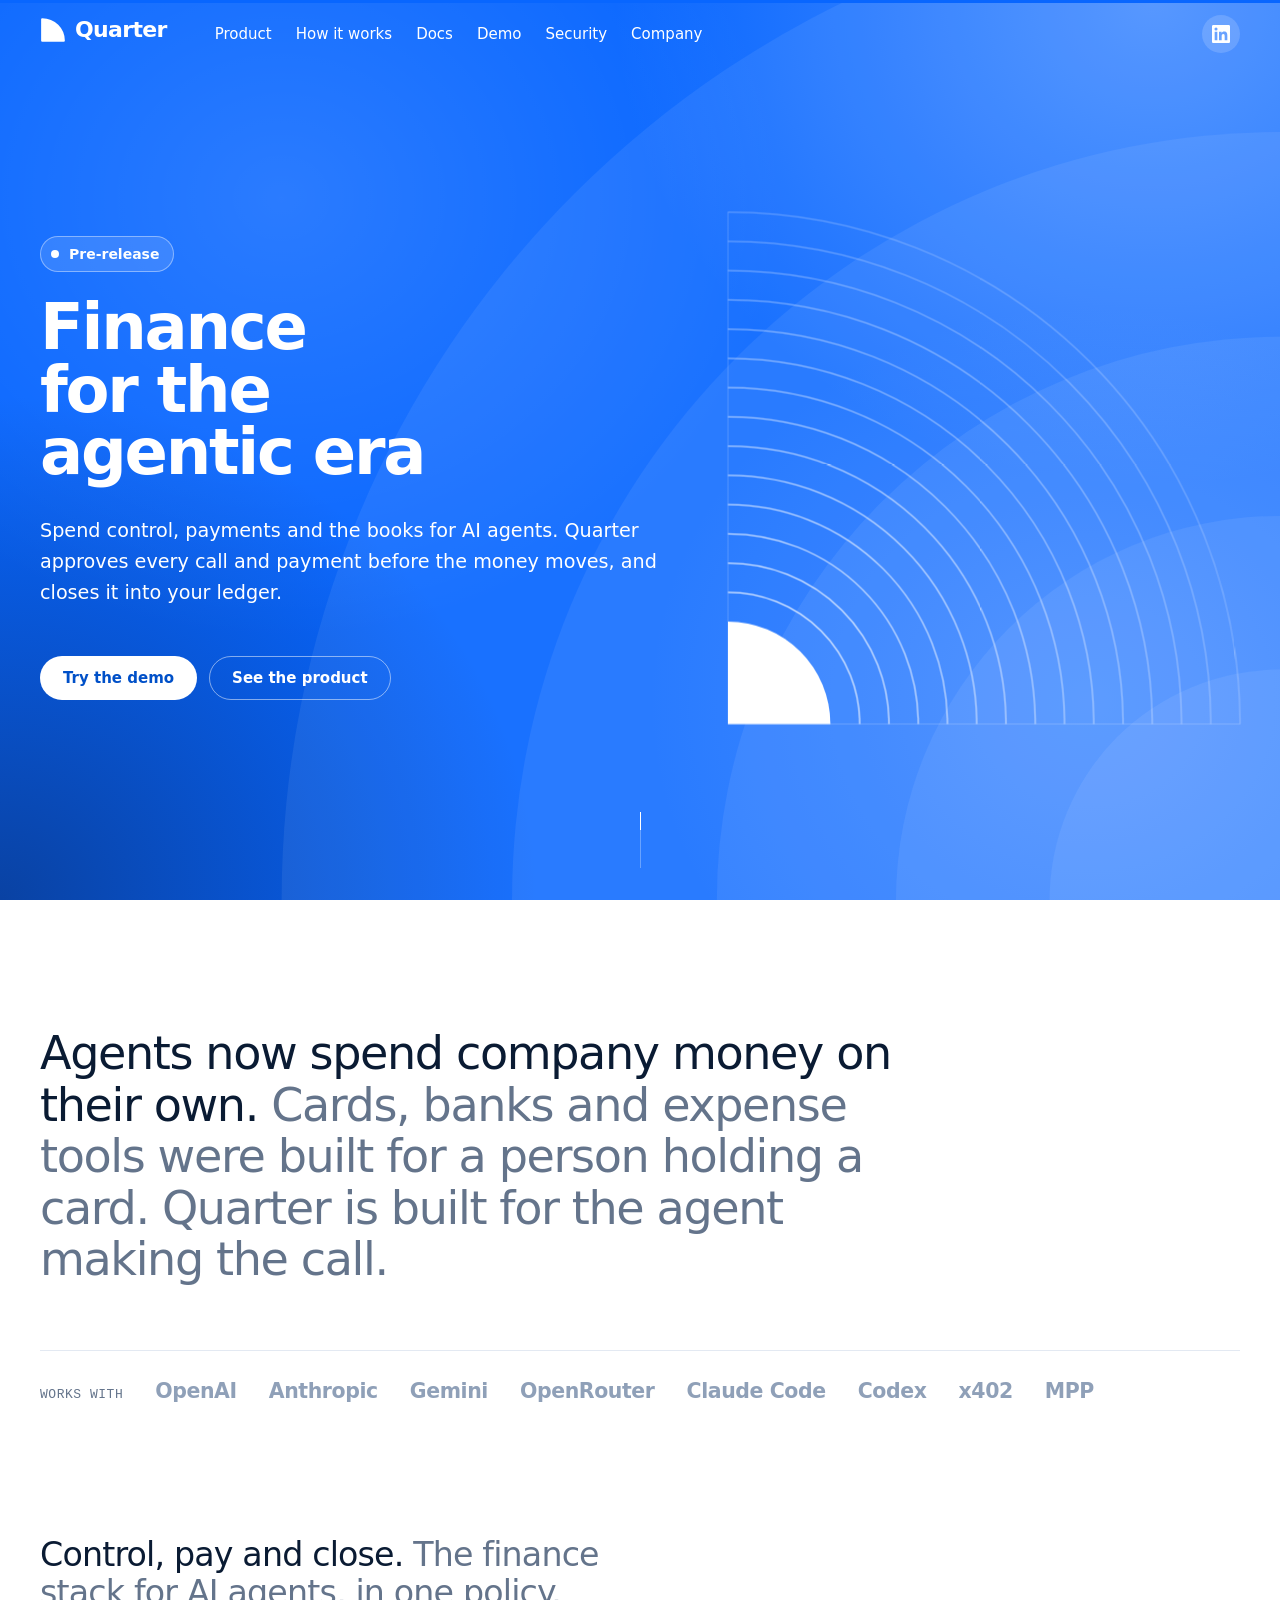
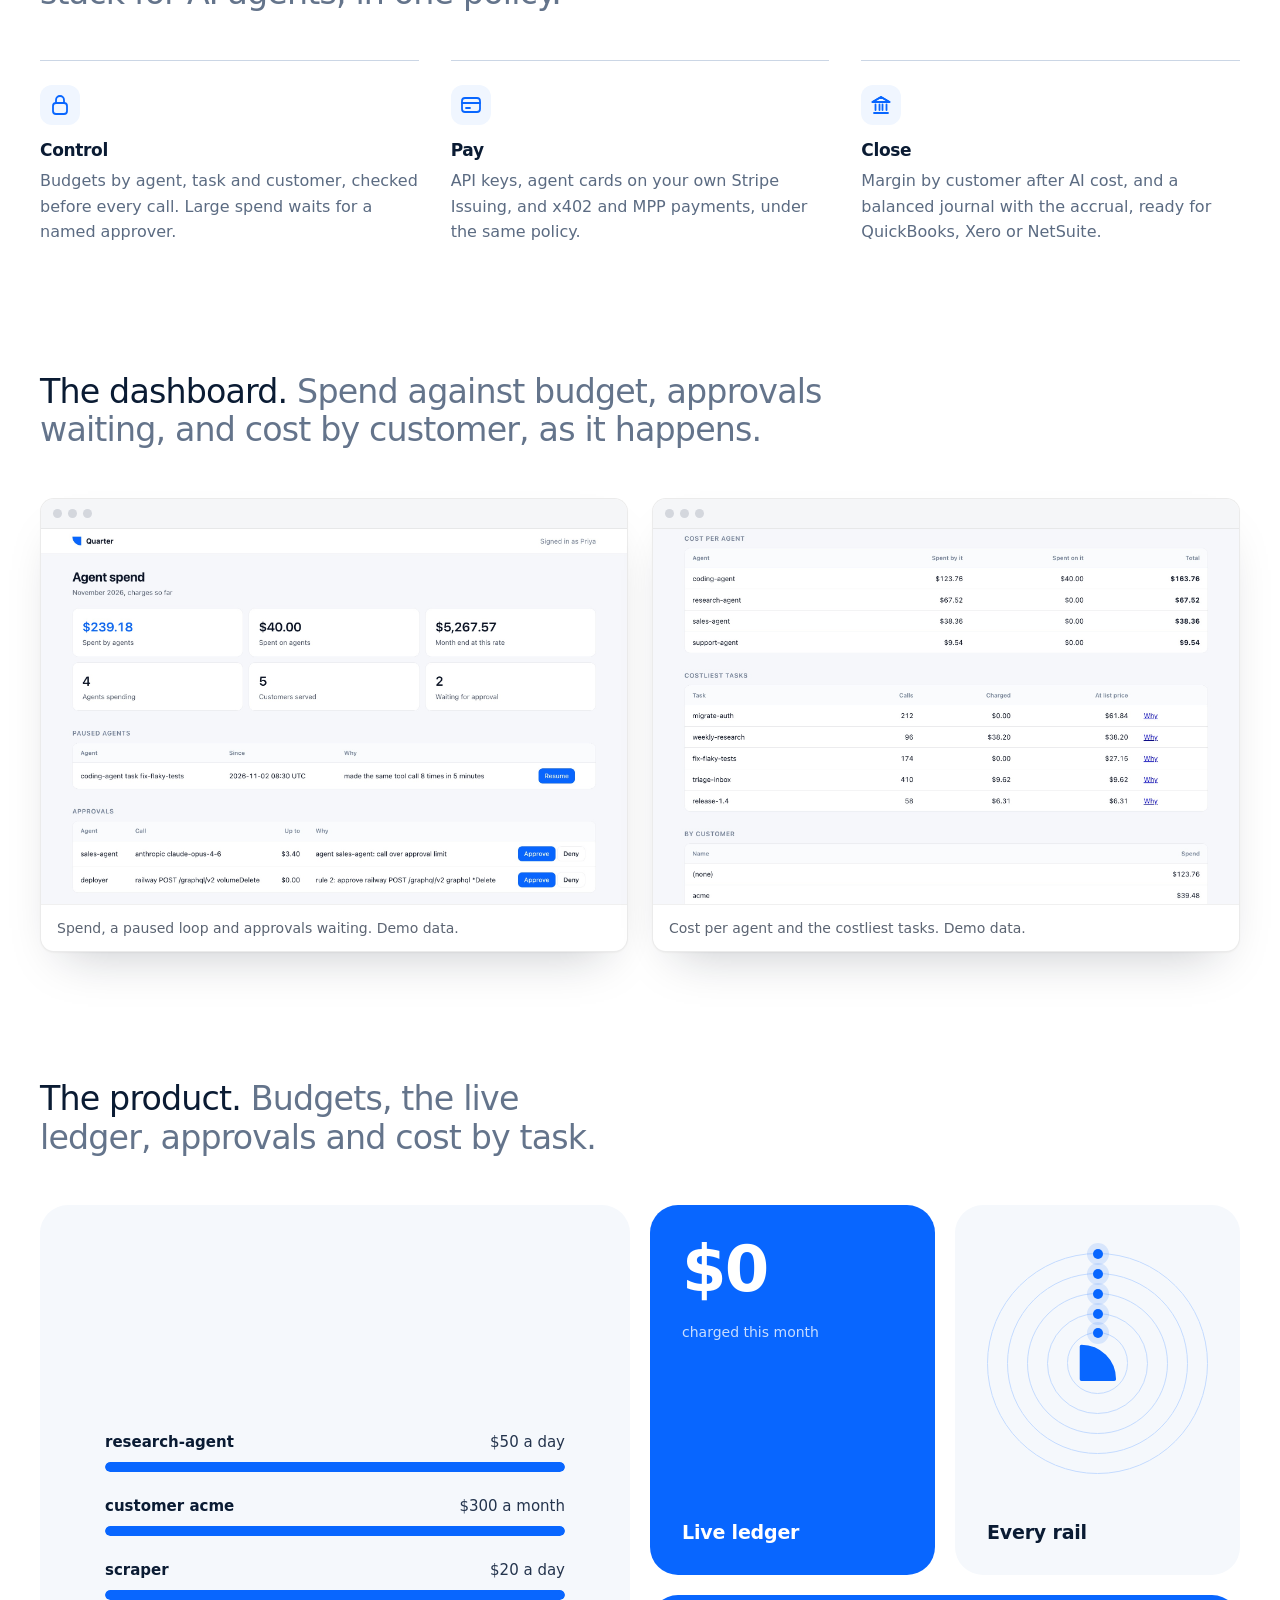
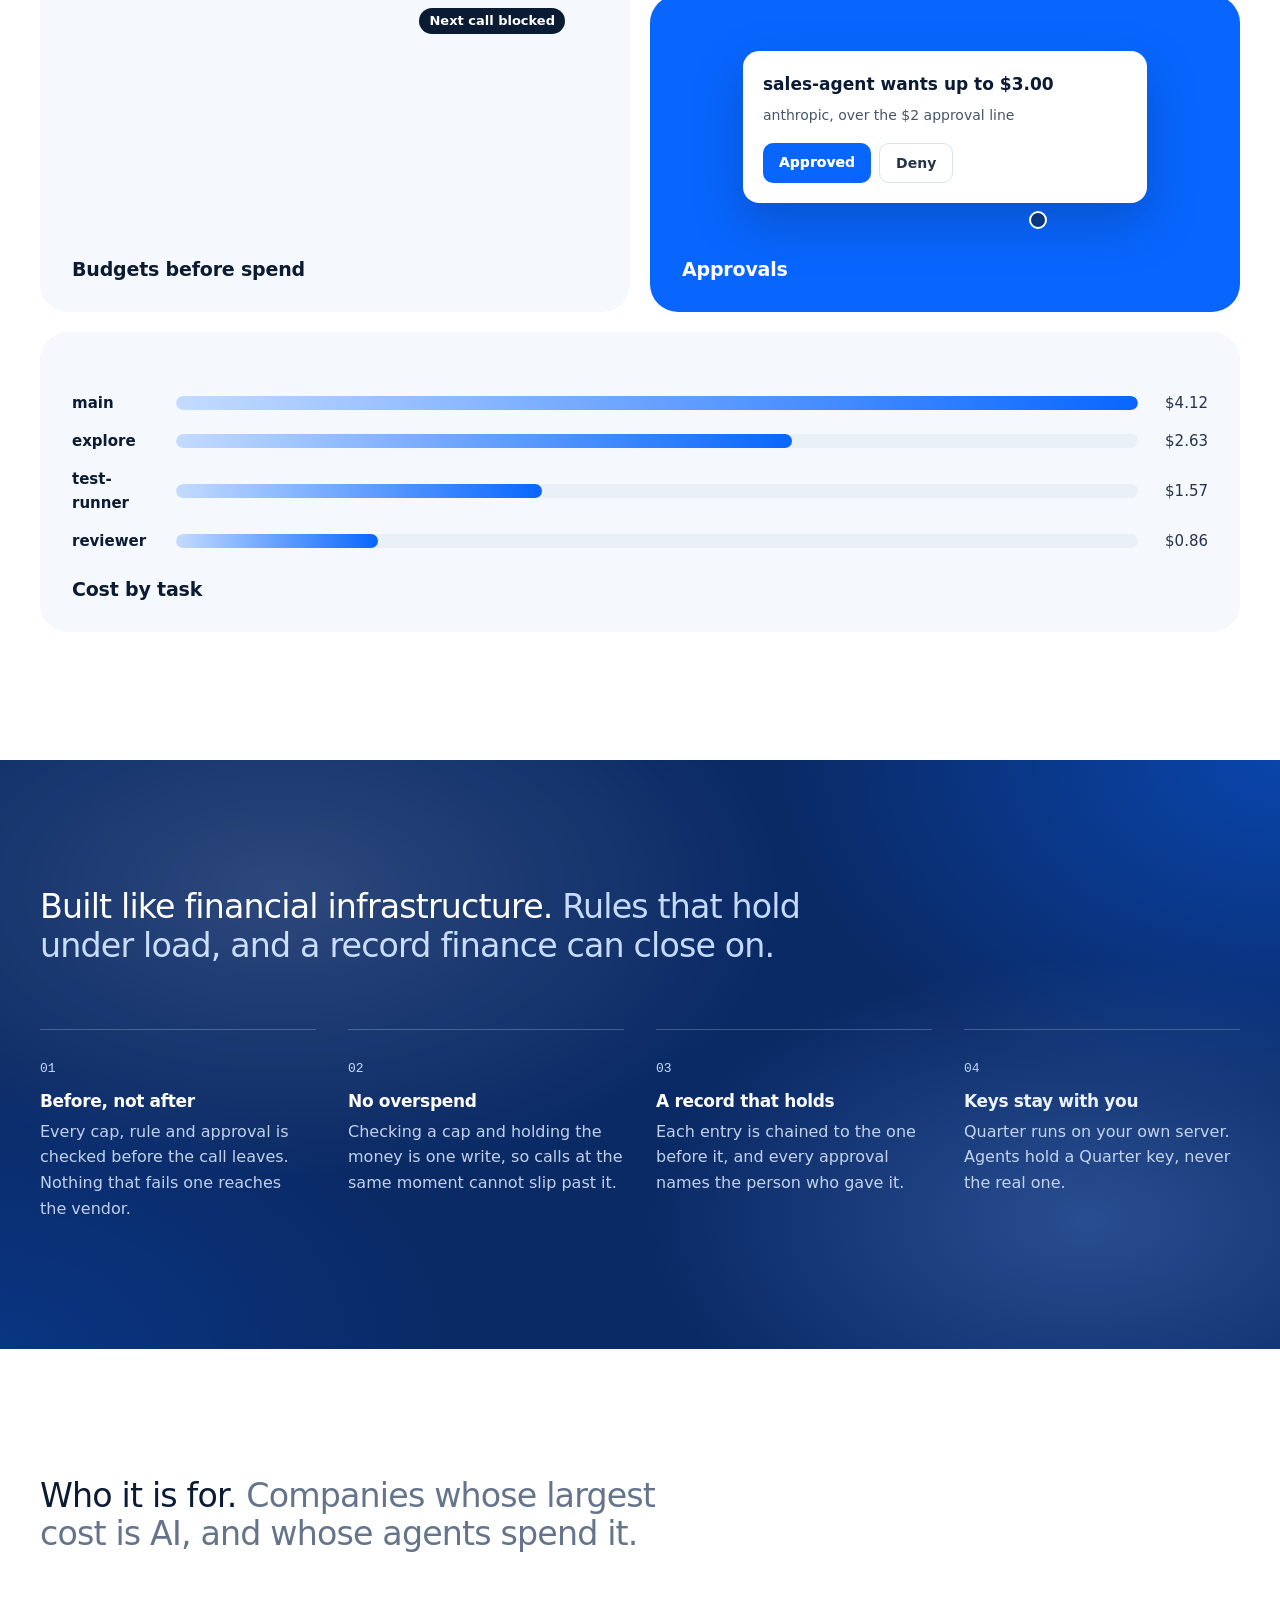
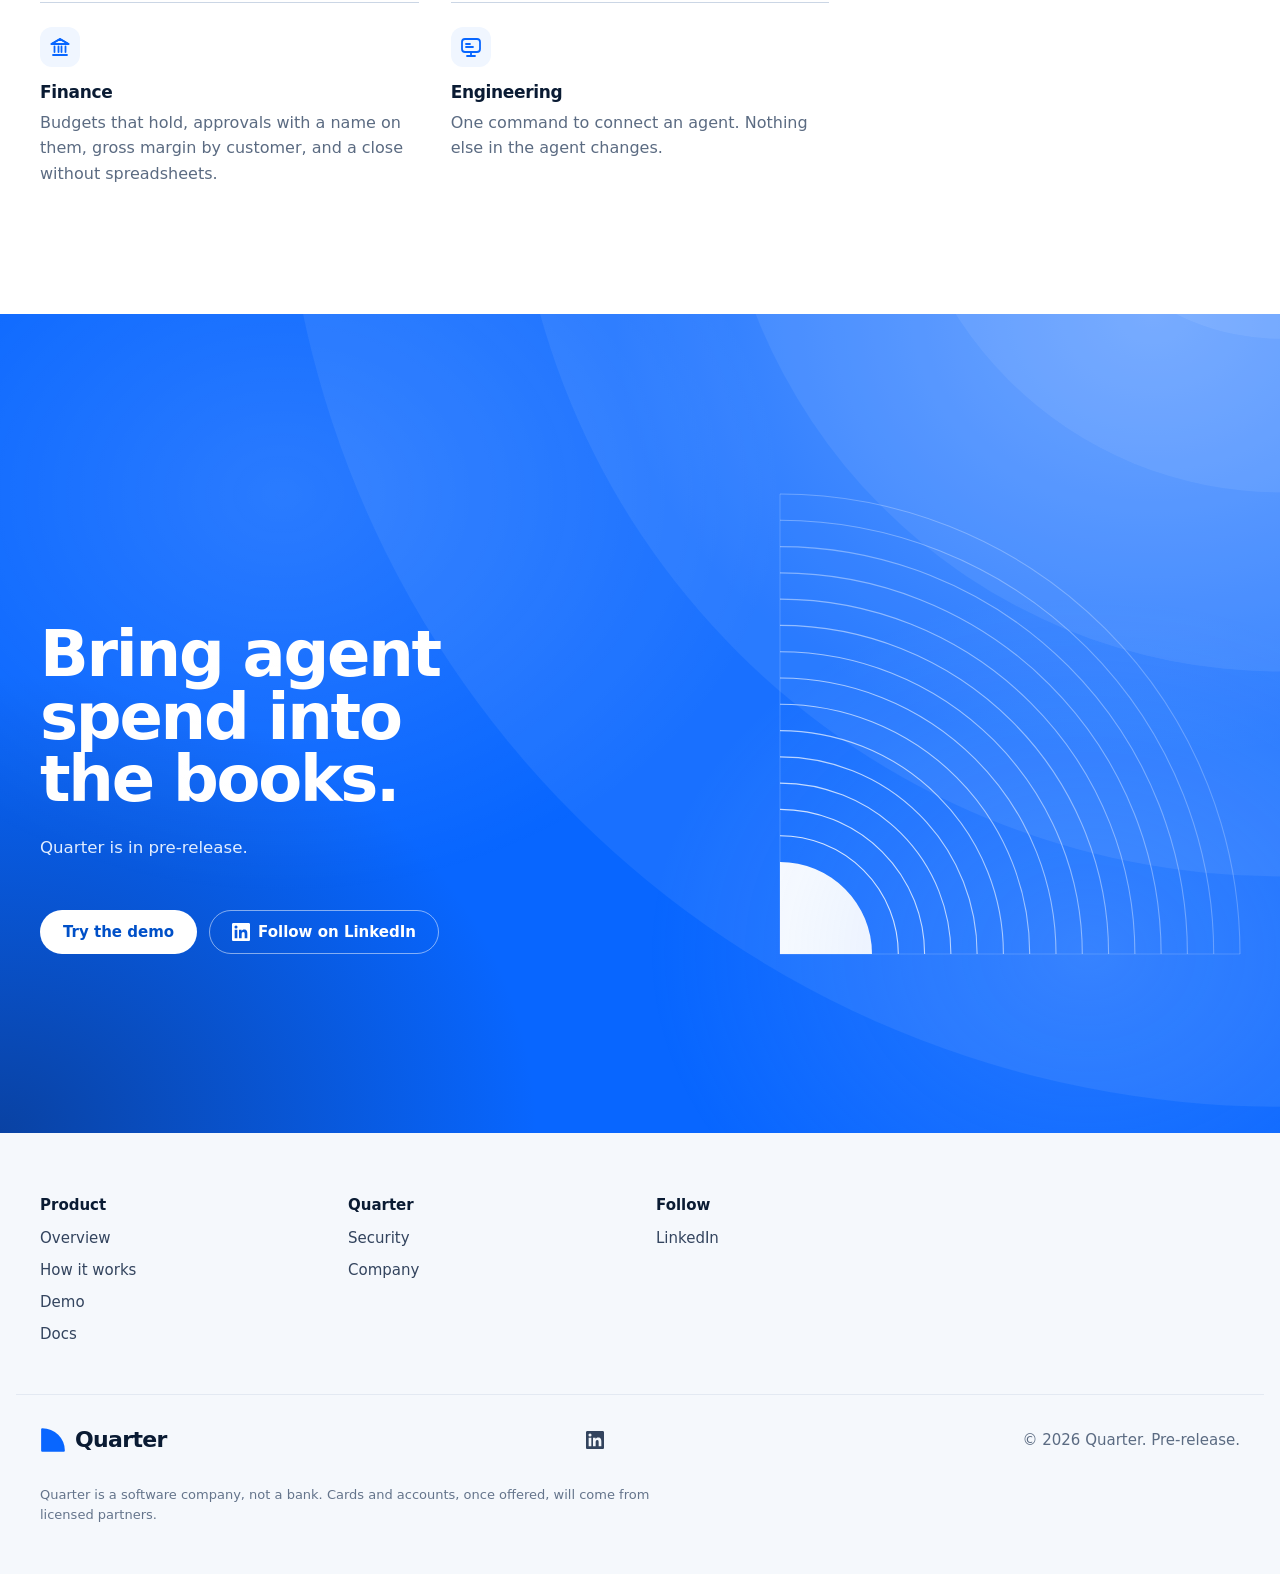
==== commit 99de3ca8: "Publish the site from website 5d0b2c4 Co-Authored-By: Claude Opus 5.5 <noreply@anthropic.com>" ====
--- a/index.html
+++ b/index.html
@@ -1 +1 @@
-<!DOCTYPE html><html lang="en" class="inter_tight_5229d065-module__q6iYVW__variable inter_c15e96cb-module__0bjUvq__variable ibm_plex_mono_9430b135-module__jXPCDG__variable" data-scroll-behavior="smooth"><head><meta charSet="utf-8"/><meta name="viewport" content="width=device-width, initial-scale=1"/><link rel="preload" href="/_next/static/media/83afe278b6a6bb3c-s.p.2bn3s6zvc0dyp.woff2" as="font" crossorigin="" type="font/woff2"/><link rel="preload" href="/_next/static/media/99e609270109b47d-s.p.40sczeszzbjw1.woff2" as="font" crossorigin="" type="font/woff2"/><link rel="preload" href="/_next/static/media/ab57efd000576a30-s.p.3fofz6dws3mg0.woff2" as="font" crossorigin="" type="font/woff2"/><link rel="preload" href="/_next/static/media/effe91970fc4db64-s.p.0oace-s_gkfks.woff2" as="font" crossorigin="" type="font/woff2"/><link rel="stylesheet" href="/_next/static/chunks/3djaepz4n29ok.css" data-precedence="next"/><link rel="stylesheet" href="/_next/static/chunks/2251kwfu4eb-5.css" data-precedence="next"/><link rel="preload" as="script" fetchPriority="low" href="/_next/static/chunks/2gcx2et6y7w6m.js"/><script src="/_next/static/chunks/10sfps_jfil2b.js" async=""></script><script src="/_next/static/chunks/1zz_seqquae13.js" async=""></script><script src="/_next/static/chunks/3slb6pn3pcx_l.js" async=""></script><script src="/_next/static/chunks/turbopack-1kort7__y8oi7.js" async=""></script><script src="/_next/static/chunks/05mim26jmsupv.js" async=""></script><script src="/_next/static/chunks/1aqx8pw69k2jf.js" async=""></script><script src="/_next/static/chunks/1i-1b_z0lw7yb.js" async=""></script><link rel="preload" href="/_next/static/chunks/0_2-d8jllk5b1.css" as="style"/><meta name="theme-color" content="#ffffff"/><title>Quarter: Finance for the agentic era</title><meta name="description" content="Spend management for AI agents. Quarter approves every API call and payment before the money moves, on every vendor and rail, and closes the books on it. Self-hosted. In pre-release."/><meta name="application-name" content="Quarter"/><link rel="manifest" href="/manifest.webmanifest"/><link rel="canonical" href="https://quarterso.github.io/"/><meta property="og:title" content="Quarter: Finance for the agentic era"/><meta property="og:description" content="Spend management for AI agents. Quarter approves every API call and payment before the money moves, on every vendor and rail, and closes the books on it. Self-hosted. In pre-release."/><meta property="og:url" content="https://quarterso.github.io/"/><meta property="og:site_name" content="Quarter"/><meta property="og:image" content="https://quarterso.github.io/opengraph-image.png"/><meta property="og:image:type" content="image/png"/><meta property="og:image:width" content="1200"/><meta property="og:image:height" content="630"/><meta property="og:image:alt" content="The Quarter mark and name on Quarter blue"/><meta property="og:type" content="website"/><meta name="twitter:card" content="summary_large_image"/><meta name="twitter:title" content="Quarter: Finance for the agentic era"/><meta name="twitter:description" content="Spend management for AI agents. Quarter approves every API call and payment before the money moves, on every vendor and rail, and closes the books on it. Self-hosted. In pre-release."/><meta name="twitter:image" content="https://quarterso.github.io/opengraph-image.png"/><meta name="twitter:image:alt" content="The Quarter mark and name on Quarter blue"/><meta name="twitter:image:type" content="image/png"/><meta name="twitter:image:width" content="1200"/><meta name="twitter:image:height" content="630"/><link rel="icon" href="/favicon.ico?favicon.0du9rzl68-2tj.ico" sizes="48x48" type="image/x-icon"/><link rel="icon" href="/icon.svg?icon.28x9y8qgett7-.svg" sizes="any" type="image/svg+xml"/><link rel="apple-touch-icon" href="/apple-icon.png?apple-icon.22o_u3obtk6q_.png" sizes="180x180" type="image/png"/><meta name="next-size-adjust" content=""/><script src="/_next/static/chunks/0cz1d0mv5g_q7.js" noModule=""></script></head><body><div hidden=""><!--$--><!--/$--></div><a href="#main" class="skip-link">Skip to content</a><header class="Header-module__KHjLKa__header" data-over-hero=""><div class="container Header-module__KHjLKa__bar"><a aria-label="Quarter, home" href="/"><span style="display:inline-flex;align-items:center;gap:9px;font-family:var(--font-display);font-weight:600;font-size:22px;letter-spacing:-0.03em;color:var(--logo-ink, var(--charcoal));line-height:1"><svg width="26" height="26" viewBox="270 270 460 460" aria-hidden="true" focusable="false"><path d="M310 690 L310.0 310.0 A380 380 0 0 1 690.0 690.0 Z" fill="var(--logo-mark, #0866FF)" stroke="var(--logo-mark, #0866FF)" stroke-width="40" stroke-linejoin="round"></path></svg>Quarter</span></a><nav id="site-pages" class="Header-module__KHjLKa__links" aria-label="Pages"><a style="--i:0" href="/product/">Product</a><a style="--i:1" href="/how-it-works/">How it works</a><a style="--i:2" href="/docs/">Docs</a><a style="--i:3" href="/demo/">Demo</a><a style="--i:4" href="/security/">Security</a><a style="--i:5" href="/company/">Company</a></nav><nav class="Header-module__KHjLKa__nav" aria-label="Social"><a href="https://www.linkedin.com/company/quarterso/" class="btn btn-icon btn-sm Header-module__KHjLKa__icon" target="_blank" rel="noopener noreferrer" aria-label="Quarter on LinkedIn"><svg width="18" height="18" viewBox="0 0 24 24" fill="currentColor" aria-hidden="true" focusable="false"><path d="M20.45 20.45h-3.56v-5.57c0-1.33-.02-3.04-1.85-3.04-1.85 0-2.14 1.45-2.14 2.94v5.67H9.35V9h3.41v1.56h.05c.48-.9 1.64-1.85 3.37-1.85 3.6 0 4.27 2.37 4.27 5.46v6.28ZM5.34 7.43a2.06 2.06 0 1 1 0-4.13 2.06 2.06 0 0 1 0 4.13ZM7.12 20.45H3.56V9h3.56v11.45ZM22.22 0H1.77C.79 0 0 .77 0 1.73v20.54C0 23.23.79 24 1.77 24h20.45c.98 0 1.78-.77 1.78-1.73V1.73C24 .77 23.2 0 22.22 0Z"></path></svg></a><button type="button" class="btn btn-icon btn-sm Header-module__KHjLKa__icon Header-module__KHjLKa__menu" aria-label="Open menu" aria-expanded="false" aria-controls="site-pages"><span class="Header-module__KHjLKa__burger" aria-hidden="true"><span></span><span></span></span></button></nav></div><div class="Header-module__KHjLKa__scrim" aria-hidden="true"></div></header><main id="main"><div class="page-enter"><section class="home-module__txgM7a__hero" aria-labelledby="hero-title" data-hero="true" data-glow="true"><svg class="Arcs-module__hwnnka__arcs" data-tone="blue" viewBox="0 0 1000 800" preserveAspectRatio="xMaxYMax slice" aria-hidden="true"><circle cx="1000" cy="800" r="180" class="Arcs-module__hwnnka__ring" style="animation-delay:0s"></circle><circle cx="1000" cy="800" r="300" class="Arcs-module__hwnnka__ring" style="animation-delay:-1.6s"></circle><circle cx="1000" cy="800" r="440" class="Arcs-module__hwnnka__ring" style="animation-delay:-3.2s"></circle><circle cx="1000" cy="800" r="600" class="Arcs-module__hwnnka__ring" style="animation-delay:-4.800000000000001s"></circle><circle cx="1000" cy="800" r="780" class="Arcs-module__hwnnka__ring" style="animation-delay:-6.4s"></circle></svg><div class="container home-module__txgM7a__heroInner"><div><p class="home-module__txgM7a__badge"><span aria-hidden="true"></span>Pre-release</p><h1 id="hero-title" class="home-module__txgM7a__title" aria-label="Finance for the agentic era"><span aria-hidden="true"><span class="home-module__txgM7a__word"><span style="--w:0">Finance</span></span> </span><span aria-hidden="true"><span class="home-module__txgM7a__word"><span style="--w:1">for</span></span> </span><span aria-hidden="true"><span class="home-module__txgM7a__word"><span style="--w:2">the</span></span> </span><span aria-hidden="true"><span class="home-module__txgM7a__word"><span style="--w:3">agentic</span></span> </span><span aria-hidden="true"><span class="home-module__txgM7a__word"><span style="--w:4">era</span></span> </span></h1><p class="home-module__txgM7a__lead">Spend management for AI agents. Quarter approves every call and payment before the money moves, on every vendor and rail.</p><div class="home-module__txgM7a__ctas"><a class="btn btn-light" href="/demo/">Try the demo</a><a class="btn btn-ghost-light" href="/product/">See the product</a></div></div><div class="home-module__txgM7a__heroArt" aria-hidden="true"><svg class="HeroMark-module__pOpVIG__mark" viewBox="0 0 600 600" aria-hidden="true"><path d="M0 600 L0 480 A120 120 0 0 1 120 600 Z" class="HeroMark-module__pOpVIG__core"></path><path d="M0 445.7 A154.3 154.3 0 0 1 154.3 600" pathLength="1" class="HeroMark-module__pOpVIG__arc" style="--k:0"></path><path d="M0 411.4 A188.6 188.6 0 0 1 188.6 600" pathLength="1" class="HeroMark-module__pOpVIG__arc" style="--k:1"></path><path d="M0 377.1 A222.9 222.9 0 0 1 222.9 600" pathLength="1" class="HeroMark-module__pOpVIG__arc" style="--k:2"></path><path d="M0 342.9 A257.1 257.1 0 0 1 257.1 600" pathLength="1" class="HeroMark-module__pOpVIG__arc" style="--k:3"></path><path d="M0 308.6 A291.4 291.4 0 0 1 291.4 600" pathLength="1" class="HeroMark-module__pOpVIG__arc" style="--k:4"></path><path d="M0 274.3 A325.7 325.7 0 0 1 325.7 600" pathLength="1" class="HeroMark-module__pOpVIG__arc" style="--k:5"></path><path d="M0 240.0 A360.0 360.0 0 0 1 360.0 600" pathLength="1" class="HeroMark-module__pOpVIG__arc" style="--k:6"></path><path d="M0 205.7 A394.3 394.3 0 0 1 394.3 600" pathLength="1" class="HeroMark-module__pOpVIG__arc" style="--k:7"></path><path d="M0 171.4 A428.6 428.6 0 0 1 428.6 600" pathLength="1" class="HeroMark-module__pOpVIG__arc" style="--k:8"></path><path d="M0 137.1 A462.9 462.9 0 0 1 462.9 600" pathLength="1" class="HeroMark-module__pOpVIG__arc" style="--k:9"></path><path d="M0 102.9 A497.1 497.1 0 0 1 497.1 600" pathLength="1" class="HeroMark-module__pOpVIG__arc" style="--k:10"></path><path d="M0 68.6 A531.4 531.4 0 0 1 531.4 600" pathLength="1" class="HeroMark-module__pOpVIG__arc" style="--k:11"></path><path d="M0 34.3 A565.7 565.7 0 0 1 565.7 600" pathLength="1" class="HeroMark-module__pOpVIG__arc" style="--k:12"></path><path d="M0 0.0 A600.0 600.0 0 0 1 600.0 600" pathLength="1" class="HeroMark-module__pOpVIG__arc" style="--k:13"></path><path d="M0 0 L0 600 L600 600" class="HeroMark-module__pOpVIG__axis"></path></svg></div></div><a href="#why" class="home-module__txgM7a__scrollCue" aria-label="Scroll down"><span></span></a></section><section id="why" class="container home-module__txgM7a__statement" aria-label="Why Quarter"><p data-reveal="true"><strong>Agents now spend company money on their own.</strong> Cards, banks and expense tools were built for a person holding a card. Quarter is built for the agent making the call.</p><div class="home-module__txgM7a__worksWith" data-reveal="true"><h2>Works with</h2><ul><li>OpenAI</li><li>Anthropic</li><li>Gemini</li><li>OpenRouter</li><li>Claude Code</li><li>Codex</li><li>x402</li><li>MPP</li></ul></div></section><section id="budgets" class="container Page-module__ksKtXW__section"><h2 class="Page-module__ksKtXW__sectionHead" data-reveal="true">Every agent gets a budget<!-- -->. <span>Quarter sits between your agents and what they pay for.</span></h2><ul class="Page-module__ksKtXW__features"><li data-reveal="true" style="--reveal-delay:0ms"><span class="Page-module__ksKtXW__featureIcon"><svg width="24" height="24" viewBox="0 0 24 24" fill="none" stroke="currentColor" stroke-width="1.8" stroke-linecap="round" stroke-linejoin="round" aria-hidden="true" focusable="false"><rect x="5" y="10" width="14" height="11" rx="3" class="icon-tone"></rect><path d="M8 10V7a4 4 0 0 1 8 0v3"></path></svg></span><h3>Set budgets</h3><p>One budget for every agent, or caps per agent, task and customer. Checked before each call.</p></li><li data-reveal="true" style="--reveal-delay:80ms"><span class="Page-module__ksKtXW__featureIcon"><svg width="24" height="24" viewBox="0 0 24 24" fill="none" stroke="currentColor" stroke-width="1.8" stroke-linecap="round" stroke-linejoin="round" aria-hidden="true" focusable="false"><path d="m5 12 4.5 4.5L19 7"></path></svg></span><h3>Approve the big ones</h3><p>A costly or destructive call waits for a person, in Slack or the dashboard.</p></li><li data-reveal="true" style="--reveal-delay:160ms"><span class="Page-module__ksKtXW__featureIcon"><svg width="24" height="24" viewBox="0 0 24 24" fill="none" stroke="currentColor" stroke-width="1.8" stroke-linecap="round" stroke-linejoin="round" aria-hidden="true" focusable="false"><circle cx="10.5" cy="10.5" r="6.5" class="icon-tone"></circle><path d="m15.5 15.5 5 5"></path></svg></span><h3>See who spent what</h3><p>Every call and payment recorded per agent, task and customer, and closed into a month-end journal.</p></li></ul></section><section class="container Page-module__ksKtXW__section"><h2 class="Page-module__ksKtXW__sectionHead" data-reveal="true">The dashboard<!-- -->. <span>Spend, caps, approvals and the costliest tasks, as they happen.</span></h2><div class="Page-module__ksKtXW__screens" data-reveal="true"><figure class="Page-module__ksKtXW__screen"><div class="Page-module__ksKtXW__screenBar" aria-hidden="true"><span></span><span></span><span></span></div><img src="/renders/ledger-overview.jpg" alt="Spend, a paused loop and approvals waiting" width="2000" height="1281" loading="lazy"/><figcaption>Spend, a paused loop and approvals waiting<!-- -->. Demo data.</figcaption></figure><figure class="Page-module__ksKtXW__screen"><div class="Page-module__ksKtXW__screenBar" aria-hidden="true"><span></span><span></span><span></span></div><img src="/renders/ledger-tasks.jpg" alt="Cost per agent and the costliest tasks" width="2000" height="1281" loading="lazy"/><figcaption>Cost per agent and the costliest tasks<!-- -->. Demo data.</figcaption></figure></div></section><section id="work" class="container home-module__txgM7a__section" aria-labelledby="work-title"><h2 id="work-title" class="home-module__txgM7a__h2" data-reveal="true">The product. <span>Caps, the live ledger, approvals and cost per subagent.</span></h2><div class="home-module__txgM7a__bento"><article class="home-module__txgM7a__panel home-module__txgM7a__big" data-reveal="true"><div class="home-module__txgM7a__visual"><ul class="Product-module__tu0Y7W__caps" aria-hidden="true"><li style="--fill:0.46;--i:0"><div class="Product-module__tu0Y7W__capLabel"><span>research-agent</span><span>$50 a day</span></div><span class="Product-module__tu0Y7W__capBar"><i></i></span></li><li style="--fill:0.72;--i:1"><div class="Product-module__tu0Y7W__capLabel"><span>customer acme</span><span>$300 a month</span></div><span class="Product-module__tu0Y7W__capBar"><i></i></span></li><li style="--fill:1;--i:2"><div class="Product-module__tu0Y7W__capLabel"><span>scraper</span><span>$20 a day</span></div><span class="Product-module__tu0Y7W__capBar"><i></i></span><span class="Product-module__tu0Y7W__blocked">Next call blocked</span></li></ul></div><h3>Caps before spend</h3></article><article class="home-module__txgM7a__panel home-module__txgM7a__blue" data-reveal="true" style="--reveal-delay:80ms"><div class="home-module__txgM7a__visual home-module__txgM7a__totalWrap"><div class="Product-module__tu0Y7W__running" aria-hidden="true"><span class="Product-module__tu0Y7W__runningNumber"></span><span class="Product-module__tu0Y7W__runningLabel">charged this month</span></div></div><h3>Live ledger</h3></article><article class="home-module__txgM7a__panel" data-reveal="true" style="--reveal-delay:160ms"><div class="home-module__txgM7a__visual"><div class="Visuals-module__dN1Bxq__orbits" aria-hidden="true"><span class="Visuals-module__dN1Bxq__ring" style="--i:0"><i></i></span><span class="Visuals-module__dN1Bxq__ring" style="--i:1"><i></i></span><span class="Visuals-module__dN1Bxq__ring" style="--i:2"><i></i></span><span class="Visuals-module__dN1Bxq__ring" style="--i:3"><i></i></span><span class="Visuals-module__dN1Bxq__ring" style="--i:4"><i></i></span><svg class="Visuals-module__dN1Bxq__core" viewBox="270 270 460 460"><path d="M310 690 L310 310 A380 380 0 0 1 690 690 Z" stroke-width="40" stroke-linejoin="round"></path></svg></div></div><h3>Any API</h3></article><article class="home-module__txgM7a__panel home-module__txgM7a__blue home-module__txgM7a__span2" data-reveal="true" style="--reveal-delay:240ms"><div class="home-module__txgM7a__visual"><div class="Product-module__tu0Y7W__approval" aria-hidden="true"><div class="Product-module__tu0Y7W__request"><span class="Product-module__tu0Y7W__reqTitle">sales-agent wants up to $3.00</span><span class="Product-module__tu0Y7W__reqSub">anthropic, over the $2 approval line</span><span class="Product-module__tu0Y7W__buttons"><span class="Product-module__tu0Y7W__approve"><b>Approve</b><b>Approved</b></span><span class="Product-module__tu0Y7W__deny">Deny</span></span></div><span class="Product-module__tu0Y7W__cursor"></span></div></div><h3>Approvals</h3></article><article class="home-module__txgM7a__panel home-module__txgM7a__wide" data-reveal="true"><div class="home-module__txgM7a__visual home-module__txgM7a__customersWrap"><ul class="Product-module__tu0Y7W__customers" aria-hidden="true"><li style="--share:1;--i:0"><span class="Product-module__tu0Y7W__custName">main</span><span class="Product-module__tu0Y7W__custBar"><i></i></span><span class="Product-module__tu0Y7W__custAmount">$4.12</span></li><li style="--share:0.64;--i:1"><span class="Product-module__tu0Y7W__custName">explore</span><span class="Product-module__tu0Y7W__custBar"><i></i></span><span class="Product-module__tu0Y7W__custAmount">$2.63</span></li><li style="--share:0.38;--i:2"><span class="Product-module__tu0Y7W__custName">test-runner</span><span class="Product-module__tu0Y7W__custBar"><i></i></span><span class="Product-module__tu0Y7W__custAmount">$1.57</span></li><li style="--share:0.21;--i:3"><span class="Product-module__tu0Y7W__custName">reviewer</span><span class="Product-module__tu0Y7W__custBar"><i></i></span><span class="Product-module__tu0Y7W__custAmount">$0.86</span></li></ul></div><h3>Cost per subagent</h3></article></div></section><section class="home-module__txgM7a__infra" aria-labelledby="infra-title" data-glow="true"><div class="container"><h2 id="infra-title" data-reveal="true">Built like financial infrastructure. <span>Rules that hold under load, and a record finance can close on.</span></h2><ol class="home-module__txgM7a__guarantees"><li data-reveal="true" style="--reveal-delay:0ms"><span>01</span><h3>Before, not after</h3><p>Every cap, rule and approval is checked before the call leaves. Nothing that fails one reaches the vendor.</p></li><li data-reveal="true" style="--reveal-delay:80ms"><span>02</span><h3>No overspend</h3><p>Checking a cap and holding the money is one write, so calls at the same moment cannot slip past it.</p></li><li data-reveal="true" style="--reveal-delay:160ms"><span>03</span><h3>A record that holds</h3><p>Each entry is chained to the one before it, and every approval names the person who gave it.</p></li><li data-reveal="true" style="--reveal-delay:240ms"><span>04</span><h3>Keys stay with you</h3><p>Quarter runs on your own server. Agents hold a Quarter key, never the real one.</p></li></ol></div></section><section class="container Page-module__ksKtXW__section"><h2 class="Page-module__ksKtXW__sectionHead" data-reveal="true">Who it is for<!-- -->. <span>Teams whose agents spend real money on AI vendors, APIs and data.</span></h2><ul class="Page-module__ksKtXW__features"><li data-reveal="true" style="--reveal-delay:0ms"><span class="Page-module__ksKtXW__featureIcon"><svg width="24" height="24" viewBox="0 0 24 24" fill="none" stroke="currentColor" stroke-width="1.8" stroke-linecap="round" stroke-linejoin="round" aria-hidden="true" focusable="false"><rect x="3" y="4" width="18" height="13" rx="3" class="icon-tone"></rect><path d="M8 21h8M12 17v4M7 9h4M7 12h7"></path></svg></span><h3>Engineering</h3><p>One command to connect. Caps, loop stops, and destructive calls held for a person.</p></li><li data-reveal="true" style="--reveal-delay:80ms"><span class="Page-module__ksKtXW__featureIcon"><svg width="24" height="24" viewBox="0 0 24 24" fill="none" stroke="currentColor" stroke-width="1.8" stroke-linecap="round" stroke-linejoin="round" aria-hidden="true" focusable="false"><path d="M3.5 9 12 4l8.5 5z" class="icon-tone"></path><path d="M3.5 9 12 4l8.5 5M5 20h14M6.5 11.5v5.5M10.5 11.5v5.5M13.5 11.5v5.5M17.5 11.5v5.5"></path></svg></span><h3>Finance</h3><p>One budget, approvals with a name on them, and an audit pack each month.</p></li></ul></section><section id="contact" class="home-module__txgM7a__closing" aria-labelledby="contact-title" data-glow="true"><svg class="Arcs-module__hwnnka__arcs" data-tone="blue" viewBox="0 0 1000 800" preserveAspectRatio="xMaxYMax slice" aria-hidden="true"><circle cx="1000" cy="0" r="180" class="Arcs-module__hwnnka__ring" style="animation-delay:0s"></circle><circle cx="1000" cy="0" r="300" class="Arcs-module__hwnnka__ring" style="animation-delay:-1.6s"></circle><circle cx="1000" cy="0" r="440" class="Arcs-module__hwnnka__ring" style="animation-delay:-3.2s"></circle><circle cx="1000" cy="0" r="600" class="Arcs-module__hwnnka__ring" style="animation-delay:-4.800000000000001s"></circle><circle cx="1000" cy="0" r="780" class="Arcs-module__hwnnka__ring" style="animation-delay:-6.4s"></circle></svg><div class="container home-module__txgM7a__closingInner" data-reveal="true"><div><h2 id="contact-title">Give every agent a budget.</h2><p class="home-module__txgM7a__closingNote">Quarter is in pre-release.</p><div class="home-module__txgM7a__ctas"><a class="btn btn-light" href="/demo/">Try the demo</a><a href="https://www.linkedin.com/company/quarterso/" class="btn btn-ghost-light" target="_blank" rel="noopener noreferrer"><svg width="18" height="18" viewBox="0 0 24 24" fill="currentColor" aria-hidden="true" focusable="false"><path d="M20.45 20.45h-3.56v-5.57c0-1.33-.02-3.04-1.85-3.04-1.85 0-2.14 1.45-2.14 2.94v5.67H9.35V9h3.41v1.56h.05c.48-.9 1.64-1.85 3.37-1.85 3.6 0 4.27 2.37 4.27 5.46v6.28ZM5.34 7.43a2.06 2.06 0 1 1 0-4.13 2.06 2.06 0 0 1 0 4.13ZM7.12 20.45H3.56V9h3.56v11.45ZM22.22 0H1.77C.79 0 0 .77 0 1.73v20.54C0 23.23.79 24 1.77 24h20.45c.98 0 1.78-.77 1.78-1.73V1.73C24 .77 23.2 0 22.22 0Z"></path></svg>Follow on LinkedIn</a></div></div><div class="home-module__txgM7a__closingArt" aria-hidden="true"><svg class="HeroMark-module__pOpVIG__mark" viewBox="0 0 600 600" aria-hidden="true"><path d="M0 600 L0 480 A120 120 0 0 1 120 600 Z" class="HeroMark-module__pOpVIG__core"></path><path d="M0 445.7 A154.3 154.3 0 0 1 154.3 600" pathLength="1" class="HeroMark-module__pOpVIG__arc" style="--k:0"></path><path d="M0 411.4 A188.6 188.6 0 0 1 188.6 600" pathLength="1" class="HeroMark-module__pOpVIG__arc" style="--k:1"></path><path d="M0 377.1 A222.9 222.9 0 0 1 222.9 600" pathLength="1" class="HeroMark-module__pOpVIG__arc" style="--k:2"></path><path d="M0 342.9 A257.1 257.1 0 0 1 257.1 600" pathLength="1" class="HeroMark-module__pOpVIG__arc" style="--k:3"></path><path d="M0 308.6 A291.4 291.4 0 0 1 291.4 600" pathLength="1" class="HeroMark-module__pOpVIG__arc" style="--k:4"></path><path d="M0 274.3 A325.7 325.7 0 0 1 325.7 600" pathLength="1" class="HeroMark-module__pOpVIG__arc" style="--k:5"></path><path d="M0 240.0 A360.0 360.0 0 0 1 360.0 600" pathLength="1" class="HeroMark-module__pOpVIG__arc" style="--k:6"></path><path d="M0 205.7 A394.3 394.3 0 0 1 394.3 600" pathLength="1" class="HeroMark-module__pOpVIG__arc" style="--k:7"></path><path d="M0 171.4 A428.6 428.6 0 0 1 428.6 600" pathLength="1" class="HeroMark-module__pOpVIG__arc" style="--k:8"></path><path d="M0 137.1 A462.9 462.9 0 0 1 462.9 600" pathLength="1" class="HeroMark-module__pOpVIG__arc" style="--k:9"></path><path d="M0 102.9 A497.1 497.1 0 0 1 497.1 600" pathLength="1" class="HeroMark-module__pOpVIG__arc" style="--k:10"></path><path d="M0 68.6 A531.4 531.4 0 0 1 531.4 600" pathLength="1" class="HeroMark-module__pOpVIG__arc" style="--k:11"></path><path d="M0 34.3 A565.7 565.7 0 0 1 565.7 600" pathLength="1" class="HeroMark-module__pOpVIG__arc" style="--k:12"></path><path d="M0 0.0 A600.0 600.0 0 0 1 600.0 600" pathLength="1" class="HeroMark-module__pOpVIG__arc" style="--k:13"></path><path d="M0 0 L0 600 L600 600" class="HeroMark-module__pOpVIG__axis"></path></svg></div></div></section><!--$--><!--/$--></div></main><footer class="Footer-module__yg9ahW__footer"><div class="container Footer-module__yg9ahW__top"><div><h2>Product</h2><ul><li><a href="/product/">Overview</a></li><li><a href="/how-it-works/">How it works</a></li><li><a href="/demo/">Demo</a></li><li><a href="/docs/">Docs</a></li></ul></div><div><h2>Quarter</h2><ul><li><a href="/security/">Security</a></li><li><a href="/company/">Company</a></li></ul></div><div><h2>Follow</h2><ul><li><a href="https://www.linkedin.com/company/quarterso/" target="_blank" rel="noopener noreferrer">LinkedIn</a></li></ul></div></div><div class="container Footer-module__yg9ahW__bottom"><span style="display:inline-flex;align-items:center;gap:9px;font-family:var(--font-display);font-weight:600;font-size:22px;letter-spacing:-0.03em;color:var(--logo-ink, var(--charcoal));line-height:1"><svg width="26" height="26" viewBox="270 270 460 460" aria-hidden="true" focusable="false"><path d="M310 690 L310.0 310.0 A380 380 0 0 1 690.0 690.0 Z" fill="var(--logo-mark, #0866FF)" stroke="var(--logo-mark, #0866FF)" stroke-width="40" stroke-linejoin="round"></path></svg>Quarter</span><span class="Footer-module__yg9ahW__socials"><a href="https://www.linkedin.com/company/quarterso/" class="Footer-module__yg9ahW__social" target="_blank" rel="noopener noreferrer" aria-label="Quarter on LinkedIn"><svg width="18" height="18" viewBox="0 0 24 24" fill="currentColor" aria-hidden="true" focusable="false"><path d="M20.45 20.45h-3.56v-5.57c0-1.33-.02-3.04-1.85-3.04-1.85 0-2.14 1.45-2.14 2.94v5.67H9.35V9h3.41v1.56h.05c.48-.9 1.64-1.85 3.37-1.85 3.6 0 4.27 2.37 4.27 5.46v6.28ZM5.34 7.43a2.06 2.06 0 1 1 0-4.13 2.06 2.06 0 0 1 0 4.13ZM7.12 20.45H3.56V9h3.56v11.45ZM22.22 0H1.77C.79 0 0 .77 0 1.73v20.54C0 23.23.79 24 1.77 24h20.45c.98 0 1.78-.77 1.78-1.73V1.73C24 .77 23.2 0 22.22 0Z"></path></svg></a></span><p>© <!-- -->2026<!-- --> <!-- -->Quarter<!-- -->. Pre-release.</p></div><div class="container Footer-module__yg9ahW__legal"><p>Quarter is a software company, not a bank. Cards and accounts, once offered, will come from licensed partners.</p></div></footer><script src="/_next/static/chunks/2gcx2et6y7w6m.js" id="_R_" async=""></script><script>(self.__next_f=self.__next_f||[]).push([0])</script><script>self.__next_f.push([1,"1:\"$Sreact.fragment\"\n2:I[93983,[\"/_next/static/chunks/05mim26jmsupv.js\"],\"Header\"]\n3:I[11474,[\"/_next/static/chunks/1aqx8pw69k2jf.js\"],\"default\"]\n4:I[39897,[\"/_next/static/chunks/1aqx8pw69k2jf.js\"],\"default\"]\n5:I[56448,[\"/_next/static/chunks/05mim26jmsupv.js\",\"/_next/static/chunks/1i-1b_z0lw7yb.js\"],\"\"]\na:I[65192,[\"/_next/static/chunks/05mim26jmsupv.js\"],\"default\",1]\n:HL[\"/_next/static/chunks/3djaepz4n29ok.css\",\"style\"]\n:HL[\"/_next/static/media/83afe278b6a6bb3c-s.p.2bn3s6zvc0dyp.woff2\",\"font\",{\"crossOrigin\":\"\",\"type\":\"font/woff2\"}]\n:HL[\"/_next/static/media/99e609270109b47d-s.p.40sczeszzbjw1.woff2\",\"font\",{\"crossOrigin\":\"\",\"type\":\"font/woff2\"}]\n:HL[\"/_next/static/media/ab57efd000576a30-s.p.3fofz6dws3mg0.woff2\",\"font\",{\"crossOrigin\":\"\",\"type\":\"font/woff2\"}]\n:HL[\"/_next/static/media/effe91970fc4db64-s.p.0oace-s_gkfks.woff2\",\"font\",{\"crossOrigin\":\"\",\"type\":\"font/woff2\"}]\n:HL[\"/_next/static/chunks/2251kwfu4eb-5.css\",\"style\"]\n:HL[\"/_next/static/chunks/0_2-d8jllk5b1.css\",\"style\"]\n0:{\"P\":null,\"c\":[\"\",\"\"],\"q\":\"\",\"i\":false,\"f\":[[[\"\",{\"children\":[\"__PAGE__\",{},\"$undefined\",\"$undefined\",4608]},\"$undefined\",\"$undefined\",4624],[[\"$\",\"$1\",\"c\",{\"children\":[[[\"$\",\"link\",\"0\",{\"rel\":\"stylesheet\",\"href\":\"/_next/static/chunks/3djaepz4n29ok.css\",\"precedence\":\"next\",\"crossOrigin\":\"$undefined\",\"nonce\":\"$undefined\"}],[\"$\",\"script\",\"script-0\",{\"src\":\"/_next/static/chunks/05mim26jmsupv.js\",\"async\":true,\"nonce\":\"$undefined\"}]],[\"$\",\"html\",null,{\"lang\":\"en\",\"className\":\"inter_tight_5229d065-module__q6iYVW__variable inter_c15e96cb-module__0bjUvq__variable ibm_plex_mono_9430b135-module__jXPCDG__variable\",\"data-scroll-behavior\":\"smooth\",\"children\":[\"$\",\"body\",null,{\"children\":[[\"$\",\"a\",null,{\"href\":\"#main\",\"className\":\"skip-link\",\"children\":\"Skip to content\"}],[\"$\",\"$L2\",null,{}],[\"$\",\"main\",null,{\"id\":\"main\",\"children\":[\"$\",\"$L3\",null,{\"parallelRouterKey\":\"children\",\"error\":\"$undefined\",\"errorStyles\":\"$undefined\",\"errorScripts\":\"$undefined\",\"template\":[\"$\",\"div\",null,{\"className\":\"page-enter\",\"children\":[\"$\",\"$L4\",null,{}]}],\"templateStyles\":[],\"templateScripts\":null,\"notFound\":[[\"$\",\"section\",null,{\"data-hero\":true,\"className\":\"section-dark not-found-module__sxuMuG__wrap\",\"aria-labelledby\":\"nf-title\",\"children\":[\"$\",\"div\",null,{\"className\":\"container not-found-module__sxuMuG__inner\",\"children\":[[\"$\",\"p\",null,{\"className\":\"not-found-module__sxuMuG__meta\",\"children\":[[\"$\",\"span\",null,{\"children\":\"404\"}],[\"$\",\"span\",null,{\"children\":\"not_found\"}]]}],[\"$\",\"h1\",null,{\"id\":\"nf-title\",\"className\":\"display not-found-module__sxuMuG__title\",\"children\":\"We could not find that page.\"}],[\"$\",\"div\",null,{\"className\":\"not-found-module__sxuMuG__foot\",\"children\":[[\"$\",\"p\",null,{\"children\":\"The link may be old, or the page may have moved.\"}],[\"$\",\"div\",null,{\"className\":\"not-found-module__sxuMuG__actions\",\"children\":[\"$\",\"$L5\",null,{\"href\":\"/\",\"className\":\"btn btn-light\",\"children\":[\"Go home \",[\"$\",\"svg\",null,{\"width\":16,\"height\":16,\"viewBox\":\"0 0 24 24\",\"fill\":\"none\",\"stroke\":\"currentColor\",\"strokeWidth\":1.8,\"strokeLinecap\":\"round\",\"strokeLinejoin\":\"round\",\"aria-hidden\":\"true\",\"focusable\":\"false\",\"className\":\"$undefined\",\"children\":[\"$\",\"path\",null,{\"d\":\"M5 12h14m-5-5 5 5-5 5\"}]}]]}]}]]}]]}]}],[[\"$\",\"link\",\"0\",{\"rel\":\"stylesheet\",\"href\":\"/_next/static/chunks/0_2-d8jllk5b1.css\",\"precedence\":\"next\",\"crossOrigin\":\"$undefined\",\"nonce\":\"$undefined\"}]]],\"forbidden\":\"$undefined\",\"unauthorized\":\"$undefined\"}]}],[\"$\",\"footer\",null,{\"className\":\"Footer-module__yg9ahW__footer\",\"children\":[[\"$\",\"div\",null,{\"className\":\"container Footer-module__yg9ahW__top\",\"children\":[[\"$\",\"div\",\"Product\",{\"children\":[[\"$\",\"h2\",null,{\"children\":\"Product\"}],[\"$\",\"ul\",null,{\"children\":[[\"$\",\"li\",\"Overview\",{\"children\":[\"$\",\"$L5\",null,{\"href\":\"/product\",\"children\":\"Overview\"}]}],[\"$\",\"li\",\"How it works\",{\"children\":[\"$\",\"$L5\",null,{\"href\":\"/how-it-works\",\"children\":\"How it works\"}]}],[\"$\",\"li\",\"Demo\",{\"children\":[\"$\",\"$L5\",null,{\"href\":\"/demo\",\"children\":\"Demo\"}]}],[\"$\",\"li\",\"Docs\",{\"children\":[\"$\",\"$L5\",null,{\"href\":\"/docs\",\"children\":\"Docs\"}]}]]}]]}],[\"$\",\"div\",\"Quarter\",{\"children\":[[\"$\",\"h2\",null,{\"children\":\"Quarter\"}],[\"$\",\"ul\",null,{\"children\":[[\"$\",\"li\",\"Security\",{\"children\":[\"$\",\"$L5\",null,{\"href\":\"/security\",\"children\":\"Security\"}]}],[\"$\",\"li\",\"Company\",{\"children\":[\"$\",\"$L5\",null,{\"href\":\"/company\",\"children\":\"Company\"}]}]]}]]}],[\"$\",\"div\",\"Follow\",{\"children\":[[\"$\",\"h2\",null,{\"children\":\"Follow\"}],[\"$\",\"ul\",null,{\"children\":[[\"$\",\"li\",\"LinkedIn\",{\"children\":[\"$\",\"a\",null,{\"href\":\"https://www.linkedin.com/company/quarterso/\",\"target\":\"_blank\",\"rel\":\"noopener noreferrer\",\"children\":\"LinkedIn\"}]}]]}]]}]]}],[\"$\",\"div\",null,{\"className\":\"container Footer-module__yg9ahW__bottom\",\"children\":[[\"$\",\"span\",null,{\"style\":{\"display\":\"inline-flex\",\"alignItems\":\"center\",\"gap\":9,\"fontFamily\":\"var(--font-display)\",\"fontWeight\":600,\"fontSize\":22,\"letterSpacing\":\"-0.03em\",\"color\":\"var(--logo-ink, var(--charcoal))\",\"lineHeight\":1},\"children\":[[\"$\",\"svg\",null,{\"width\":26,\"height\":26,\"viewBox\":\"270 270 460 460\",\"aria-hidden\":\"true\",\"focusable\":\"false\",\"children\":[\"$\",\"path\",null,{\"d\":\"M310 690 L310.0 310.0 A380 380 0 0 1 690.0 690.0 Z\",\"fill\":\"var(--logo-mark, #0866FF)\",\"stroke\":\"var(--logo-mark, #0866FF)\",\"strokeWidth\":40,\"strokeLinejoin\":\"round\"}]}],\"Quarter\"]}],[\"$\",\"span\",null,{\"className\":\"Footer-module__yg9ahW__socials\",\"children\":[\"$\",\"a\",null,{\"href\":\"https://www.linkedin.com/company/quarterso/\",\"className\":\"Footer-module__yg9ahW__social\",\"target\":\"_blank\",\"rel\":\"noopener noreferrer\",\"aria-label\":\"Quarter on LinkedIn\",\"children\":[[\"$\",\"svg\",null,{\"width\":18,\"height\":18,\"viewBox\":\"0 0 24 24\",\"fill\":\"currentColor\",\"aria-hidden\":\"true\",\"focusable\":\"false\",\"children\":[\"$\",\"path\",null,{\"d\":\"M20.45 20.45h-3.56v-5.57c0-1.33-.02-3.04-1.85-3.04-1.85 0-2.14 1.45-2.14 2.94v5.67H9.35V9h3.41v1.56h.05c.48-.9 1.64-1.85 3.37-1.85 3.6 0 4.27 2.37 4.27 5.46v6.28ZM5.34 7.43a2.06 2.06 0 1 1 0-4.13 2.06 2.06 0 0 1 0 4.13ZM7.12 20.45H3.56V9h3.56v11.45ZM22.22 0H1.77C.79 0 0 .77 0 1.73v20.54C0 23.23.79 24 1.77 24h20.45c.98 0 1.78-.77 1.78-1.73V1.73C24 .77 23.2 0 22.22 0Z\"}]}],\"$undefined\"]}]}],\"$L6\"]}],\"$L7\"]}]]}]}]]}],{\"children\":[\"$L8\",{},null,false,null]},null,false,null],\"$L9\",false]],\"m\":\"$undefined\",\"G\":[\"$a\",[\"$Lb\"]],\"S\":true,\"h\":null,\"r\":\"$undefined\",\"s\":\"$undefined\",\"a\":\"$undefined\",\"l\":\"$undefined\",\"p\":\"$undefined\",\"d\":\"$undefined\",\"b\":\"O5dFlZpz4xjhnZRIVNMbQ\"}\nc:I[27790,[\"/_next/static/chunks/05mim26jmsupv.js\",\"/_next/static/chunks/1i-1b_z0lw7yb.js\"],\"Reveal\"]\n1d:I[48367,[\"/_next/static/chunks/1aqx8pw69k2jf.js\"],\"ViewportBoundary\"]\n1f:I[48367,[\"/_next/static/chunks/1aqx8pw69k2jf.js\"],\"MetadataBoundary\"]\n20:\"$Sreact.suspense\"\n6:[\"$\",\"p\",null,{\"children\":[\"© \",2026,\" \",\"Quarter\",\". Pre-release.\"]}]\n7:[\"$\",\"div\",null,{\"className\":\"container Footer-module__yg9ahW__legal\",\"children\":[\"$\",\"p\",null,{\"children\":\"Quarter is a software company, not a bank. Cards and accounts, once offered, will come from licensed partners.\"}]}]\n8:[\"$\",\"$1\",\"c\",{\"children\":[[[\"$\",\"$Lc\",null,{}],[\"$\",\"section\",null,{\"className\":\"home-module__txgM7a__hero\",\"aria-labelledby\":\"hero-title\",\"data-hero\":true,\"data-glow\":true,\"children\":[[\"$\",\"svg\",null,{\"className\":\"Arcs-module__hwnnka__arcs\",\"data-tone\":\"blue\",\"viewBox\":\"0 0 1000 800\",\"preserveAspectRatio\":\"xMaxYMax slice\",\"aria-hidden\":\"true\",\"children\":[[\"$\",\"circle\",\"180\",{\"cx\":\"1000\",\"cy\":800,\"r\":180,\"className\":\"Arcs-module__hwnnka__ring\",\"style\":{\"animationDelay\":\"0s\"}}],[\"$\",\"circle\",\"300\",{\"cx\":\"1000\",\"cy\":800,\"r\":300,\"className\":\"Arcs-module__hwnnka__ring\",\"style\":{\"animationDelay\":\"-1.6s\"}}],[\"$\",\"circle\",\"440\",{\"cx\":\"1000\",\"cy\":800,\"r\":440,\"className\":\"Arcs-module__hwnnka__ring\",\"style\":{\"animationDelay\":\"-3.2s\"}}],[\"$\",\"circle\",\"600\",{\"cx\":\"1000\",\"cy\":800,\"r\":600,\"className\":\"Arcs-module__hwnnka__ring\",\"style\":{\"animationDelay\":\"-4.800000000000001s\"}}],[\"$\",\"circle\",\"780\",{\"cx\":\"1000\",\"cy\":800,\"r\":780,\"className\":\"Arcs-module__hwnnka__ring\",\"style\":{\"animationDelay\":\"-6.4s\"}}]]}],[\"$\",\"div\",null,{\"className\":\"container home-module__txgM7a__heroInner\",\"children\":[[\"$\",\"div\",null,{\"children\":[[\"$\",\"p\",null,{\"className\":\"home-module__txgM7a__badge\",\"children\":[[\"$\",\"span\",null,{\"aria-hidden\":\"true\"}],\"Pre-release\"]}],[\"$\",\"h1\",null,{\"id\":\"hero-title\",\"className\":\"home-module__txgM7a__title\",\"aria-label\":\"Finance for the agentic era\",\"children\":[[\"$\",\"span\",\"Finance\",{\"aria-hidden\":\"true\",\"children\":[[\"$\",\"span\",null,{\"className\":\"home-module__txgM7a__word\",\"children\":[\"$\",\"span\",null,{\"style\":{\"--w\":0},\"children\":\"Finance\"}]}],\" \"]}],[\"$\",\"span\",\"for\",{\"aria-hidden\":\"true\",\"children\":[[\"$\",\"span\",null,{\"className\":\"home-module__txgM7a__word\",\"children\":[\"$\",\"span\",null,{\"style\":{\"--w\":1},\"children\":\"for\"}]}],\" \"]}],[\"$\",\"span\",\"the\",{\"aria-hidden\":\"true\",\"children\":[[\"$\",\"span\",null,{\"className\":\"home-module__txgM7a__word\",\"children\":[\"$\",\"span\",null,{\"style\":{\"--w\":2},\"children\":\"the\"}]}],\" \"]}],[\"$\",\"span\",\"agentic\",{\"aria-hidden\":\"true\",\"children\":[[\"$\",\"span\",null,{\"className\":\"home-module__txgM7a__word\",\"children\":[\"$\",\"span\",null,{\"style\":{\"--w\":3},\"children\":\"agentic\"}]}],\" \"]}],[\"$\",\"span\",\"era\",{\"aria-hidden\":\"true\",\"children\":[[\"$\",\"span\",null,{\"className\":\"home-module__txgM7a__word\",\"children\":[\"$\",\"span\",null,{\"style\":{\"--w\":4},\"children\":\"era\"}]}],\" \"]}]]}],[\"$\",\"p\",null,{\"className\":\"home-module__txgM7a__lead\",\"children\":\"Spend management for AI agents. Quarter approves every call and payment before the money moves, on every vendor and rail.\"}],[\"$\",\"div\",null,{\"className\":\"home-module__txgM7a__ctas\",\"children\":[[\"$\",\"$L5\",null,{\"href\":\"/demo\",\"className\":\"btn btn-light\",\"children\":\"Try the demo\"}],[\"$\",\"$L5\",null,{\"href\":\"/product\",\"className\":\"btn btn-ghost-light\",\"children\":\"See the product\"}]]}]]}],[\"$\",\"div\",null,{\"className\":\"home-module__txgM7a__heroArt\",\"aria-hidden\":\"true\",\"children\":[\"$\",\"svg\",null,{\"className\":\"HeroMark-module__pOpVIG__mark\",\"viewBox\":\"0 0 600 600\",\"aria-hidden\":\"true\",\"children\":[[\"$\",\"path\",null,{\"d\":\"M0 600 L0 480 A120 120 0 0 1 120 600 Z\",\"className\":\"HeroMark-module__pOpVIG__core\"}],[[\"$\",\"path\",\"154.28571428571428\",{\"d\":\"M0 445.7 A154.3 154.3 0 0 1 154.3 600\",\"pathLength\":1,\"className\":\"HeroMark-module__pOpVIG__arc\",\"style\":{\"--k\":0}}],[\"$\",\"path\",\"188.57142857142856\",{\"d\":\"M0 411.4 A188.6 188.6 0 0 1 188.6 600\",\"pathLength\":1,\"className\":\"HeroMark-module__pOpVIG__arc\",\"style\":{\"--k\":1}}],[\"$\",\"path\",\"222.85714285714286\",{\"d\":\"M0 377.1 A222.9 222.9 0 0 1 222.9 600\",\"pathLength\":1,\"className\":\"HeroMark-module__pOpVIG__arc\",\"style\":{\"--k\":2}}],[\"$\",\"path\",\"257.1428571428571\",{\"d\":\"M0 342.9 A257.1 257.1 0 0 1 257.1 600\",\"pathLength\":1,\"className\":\"HeroMark-module__pOpVIG__arc\",\"style\":{\"--k\":3}}],[\"$\",\"path\",\"291.42857142857144\",{\"d\":\"M0 308.6 A291.4 291.4 0 0 1 291.4 600\",\"pathLength\":1,\"className\":\"HeroMark-module__pOpVIG__arc\",\"style\":{\"--k\":4}}],[\"$\",\"path\",\"325.7142857142857\",{\"d\":\"M0 274.3 A325.7 325.7 0 0 1 325.7 600\",\"pathLength\":1,\"className\":\"HeroMark-module__pOpVIG__arc\",\"style\":{\"--k\":5}}],[\"$\",\"path\",\"360\",{\"d\":\"M0 240.0 A360.0 360.0 0 0 1 360.0 600\",\"pathLength\":1,\"className\":\"HeroMark-module__pOpVIG__arc\",\"style\":{\"--k\":6}}],[\"$\",\"path\",\"394.2857142857143\",{\"d\":\"M0 205.7 A394.3 394.3 0 0 1 394.3 600\",\"pathLength\":1,\"className\":\"HeroMark-module__pOpVIG__arc\",\"style\":{\"--k\":7}}],[\"$\",\"path\",\"428.57142857142856\",{\"d\":\"M0 171.4 A428.6 428.6 0 0 1 428.6 600\",\"pathLength\":1,\"className\":\"HeroMark-module__pOpVIG__arc\",\"style\":{\"--k\":8}}],[\"$\",\"path\",\"462.85714285714283\",{\"d\":\"M0 137.1 A462.9 462.9 0 0 1 462.9 600\",\"pathLength\":1,\"className\":\"HeroMark-module__pOpVIG__arc\",\"style\":{\"--k\":9}}],\"$Ld\",\"$Le\",\"$Lf\",\"$L10\"],\"$L11\"]}]}]]}],\"$L12\"]}],\"$L13\",\"$L14\",\"$L15\",\"$L16\",\"$L17\",\"$L18\",\"$L19\"],[\"$L1a\",\"$L1b\"],\"$L1c\"]}]\n9:[\"$\",\"$1\",\"h\",{\"children\":[null,[\"$\",\"$L1d\",null,{\"children\":\"$L1e\"}],[\"$\",\"div\",null,{\"hidden\":true,\"children\":[\"$\",\"$L1f\",null,{\"children\":[\"$\",\"$20\",null,{\"name\":\"Next.Metadata\",\"children\":\"$L21\"}]}]}],[\"$\",\"meta\",null,{\"name\":\"next-size-adjust\",\"content\":\"\"}]]}]\nb:[\"$\",\"link\",\"0\",{\"rel\":\"stylesheet\",\"href\":\"/_next/static/chunks/3djaepz4n29ok.css\",\"precedence\":\"next\",\"crossOrigin\":\"$undefined\",\"nonce\":\"$undefined\"}]\n26:I[48367,[\"/_next/static/chunks/1aqx8pw69k2jf.js\"],\"OutletBoundary\"]\nd:[\"$\",\"path\",\"497.1428571428571\",{\"d\":\"M0 102.9 A497.1 497.1 0 0 1 497.1 600\",\"pathLength\":1,\"className\":\"HeroMark-module__pOpVIG__arc\",\"style\":{\"--k\":10}}]\ne:[\"$\",\"path\",\"531.4285714285714\",{\"d\":\"M0 68.6 A531.4 531.4 0 0 1 531.4 600\",\"pathLength\":1,\"className\":\"HeroMark-module__pOpVIG__arc\",\"style\":{\"--k\":11}}]\nf:[\"$\",\"path\",\"565.7142857142858\",{\"d\":\"M0 34.3 A565.7 565.7 0 0 1 565.7 600\",\"pathLength\":1,\"className\":\"HeroMark-module__pOpVIG__arc\",\"style\":{\"--k\":12}}]\n10:[\"$\",\"path\",\"600\",{\"d\":\"M0 0.0 A600.0 600.0 0 0 1 600.0 600\",\"pathLength\":1,\"className\":\"HeroMark-module__pOpVIG__arc\",\"style\":{\"--k\":13}}]\n11:[\"$\",\"path\",null,{\"d\":\"M0 0 L0 600 L600 600\",\"className\":\"HeroMark-module__pOpVIG__axis\"}]\n12:[\"$\",\"a\",null,{\"href\":\"#why\",\"className\":\"home-module__txgM7a__scrollCue\",\"aria-label\":\"Scroll down\",\"children\":[\"$\",\"span\",null,{}]}]\n13:[\"$\",\"section\",null,{\"id\":\"why\",\"className\":\"container home-module__txgM7a__statement\",\"aria-label\":\"Why Quarter\",\"children\":[[\"$\",\"p\",null,{\"data-reveal\":true,\"children\":[[\"$\",\"strong\",null,{\"children\":\"Agents now spend company money on their own.\"}],\" Cards, banks and expense tools were built for a person holding a card. Quarter is built for the agent making the call.\"]}],[\"$\",\"div\",null,{\"className\":\"home-module__txgM7a__worksWith\",\"data-reveal\":true,\"children\":[[\"$\",\"h2\",null,{\"children\":\"Works with\"}],[\"$\",\"ul\",null,{\"children\":[[\"$\",\"li\",\"OpenAI\",{\"children\":\"OpenAI\"}],[\"$\",\"li\",\"Anthropic\",{\"children\":\"Anthropic\"}],[\"$\",\"li\",\"Gemini\",{\"children\":\"Gemini\"}],[\"$\",\"li\",\"OpenRouter\",{\"children\":\"OpenRouter\"}],[\"$\",\"li\",\"Claude Code\",{\"children\":\"Claude Code\"}],[\"$\",\"li\",\"Codex\",{\"children\":\"Codex\"}],[\"$\",\"li\",\"x402\",{\"children\":\"x402\"}],[\"$\",\"li\",\"MPP\",{\"children\":\"MPP\"}]]}]]}]]}]\n14:[\"$\",\"section\",null,{\"id\":\"budgets\",\"className\":\"container Page-module__ksKtXW__section\",\"children\":[[\"$\",\"h2\",null,{\"className\":\"Page-module__ksKtXW__sectionHead\",\"data-reveal\":true,\"children\":[\"Every agent gets a budget\",[\". \",[\"$\",\"span\",null,{\"children\":\"Quarter sits between your agents and what they pay for.\"}]]]}],[\"$\",\"ul\",null,{\"className\":\"Page-module__ksKtXW__features\",\"children\":[[\"$\",\"li\",\"Set budgets\",{\"data-reveal\":true,\"style\":{\"--reveal-delay\":\"0ms\"},\"children\":[[\"$\",\"span\",null,{\"className\":\"Page-module__ksKtXW__featureIcon\",\"children\":[\"$\",\"svg\",null,{\"width\":24,\"height\":24,\"viewBox\":\"0 0 24 24\",\"fill\":\"none\",\"stroke\":\"currentColor\",\"strokeWidth\":1.8,\"strokeLinecap\":\"round\",\"strokeLinejoin\":\"round\",\"aria-hidden\":\"true\",\"focusable\":\"false\",\"className\":\"$undefined\",\"children\":[[\"$\",\"rect\",null,{\"x\":\"5\",\"y\":\"10\",\"width\":\"14\",\"height\":\"11\",\"rx\":\"3\",\"className\":\"icon-tone\"}],[\"$\",\"path\",null,{\"d\":\"M8 10V7a4 4 0 0 1 8 0v3\"}]]}]}],[\"$\",\"h3\",null,{\"children\":\"Set budgets\"}],[\"$\",\"p\",null,{\"children\":\"One budget for every agent, or caps per agent, task and customer. Checked before each call.\"}]]}],[\"$\",\"li\",\"Approve the big ones\",{\"data-reveal\":true,\"style\":{\"--reveal-delay\":\"80ms\"},\"children\":[[\"$\",\"span\",null,{\"className\":\"Page-module__ksKtXW__featureIcon\",\"children\":[\"$\",\"svg\",null,{\"width\":24,\"height\":24,\"viewBox\":\"0 0 24 24\",\"fill\":\"none\",\"stroke\":\"currentColor\",\"strokeWidth\":1.8,\"strokeLinecap\":\"round\",\"strokeLinejoin\":\"round\",\"aria-hidden\":\"true\",\"focusable\":\"false\",\"className\":\"$undefined\",\"children\":[\"$\",\"path\",null,{\"d\":\"m5 12 4.5 4.5L19 7\"}]}]}],[\"$\",\"h3\",null,{\"children\":\"Approve the big ones\"}],[\"$\",\"p\",null,{\"children\":\"A costly or destructive call waits for a person, in Slack or the dashboard.\"}]]}],[\"$\",\"li\",\"See who spent what\",{\"data-reveal\":true,\"style\":{\"--reveal-delay\":\"160ms\"},\"children\":[[\"$\",\"span\",null,{\"className\":\"Page-module__ksKtXW__featureIcon\",\"children\":[\"$\",\"svg\",null,{\"width\":24,\"height\":24,\"viewBox\":\"0 0 24 24\",\"fill\":\"none\",\"stroke\":\"currentColor\",\"strokeWidth\":1.8,\"strokeLinecap\":\"round\",\"strokeLinejoin\":\"round\",\"aria-hidden\":\"true\",\"focusable\":\"false\",\"className\":\"$undefined\",\"children\":[[\"$\",\"circle\",null,{\"cx\":\"10.5\",\"cy\":\"10.5\",\"r\":\"6.5\",\"className\":\"icon-tone\"}],[\"$\",\"path\",null,{\"d\":\"m15.5 15.5 5 5\"}]]}]}],[\"$\",\"h3\",null,{\"children\":\"See who spent what\"}],[\"$\",\"p\",null,{\"children\":\"Every call and payment recorded per agent, task and customer, and closed into a month-end journal.\"}]]}]]}]]}]\n15:[\"$\",\"section\",null,{\"id\":\"$undefined\",\"className\":\"container Page-module__ksKtXW__section\",\"children\":[[\"$\",\"h2\",null,{\"className\":\"Page-module__ksKtXW__sectionHead\",\"data-reveal\":true,\"children\":[\"The dashboard\",[\". \",[\"$\",\"span\",null,{\"children\":\"Spend, caps, approvals and the costliest tasks, as they happen.\"}]]]}],[\"$\",\"div\",null,{\"className\":\"Page-module__ksKtXW__screens\",\"data-reveal\":true,\"children\":[[\"$\",\"figure\",\"ledger-overview\",{\"className\":\"Page-module__ksKtXW__screen\",\"children\":[[\"$\",\"div\",null,{\"className\":\"Page-module__ksKtXW__screenBar\",\"aria-hidden\":true,\"children\":[[\"$\",\"span\",null,{}],[\"$\",\"span\",null,{}],[\"$\",\"span\",null,{}]]}],[\"$\",\"img\",null,{\"src\":\"/renders/ledger-overview.jpg\",\"alt\":\"Spend, a paused loop and approvals waiting\",\"width\":2000,\"height\":1281,\"loading\":\"lazy\"}],[\"$\",\"figcaption\",null,{\"children\":[\"Spend, a paused loop and approvals waiting\",\". Demo data.\"]}]]}],[\"$\",\"figure\",\"ledger-tasks\",{\"className\":\"Page-module__ksKtXW__screen\",\"children\":[[\"$\",\"div\",null,{\"className\":\"Page-module__ksKtXW__screenBar\",\"aria-hidden\":true,\"children\":[[\"$\",\"span\",null,{}],[\"$\",\"span\",null,{}],[\"$\",\"span\",null,{}]]}],[\"$\",\"img\",null,{\"src\":\"/renders/ledger-tasks.jpg\",\"alt\":\"Cost per agent and the costliest tasks\",\"width\":2000,\"height\":1281,\"loading\":\"lazy\"}],[\"$\",\"figcaption\",null,{\"children\":[\"Cost per agent and the costliest tasks\",\". Demo data.\"]}]]}]]}]]}]\n16:[\"$\",\"section\",null,{\"id\":\"work\",\"className\":\"container home-module__txgM7a__section\",\"aria-labelledby\":\"work-title\",\"children\":[[\"$\",\"h2\",null,{\"id\":\"work-title\",\"className\":\"home-module__txgM7a__h2\",\"data-reveal\":true,\"children\":[\"The product. \",[\"$\",\"span\",null,{\"children\":\"Caps, the live ledger, approvals and cost per subagent.\"}]]}],[\"$\",\"div\",null,{\"className\":\"home-module__txgM7a__bento\",\"children\":[[\"$\",\"article\",null,{\"className\":\"home-module__txgM7a__panel home-module__txgM7a__big\",\"data-reveal\":true,\"children\":[[\"$\",\"div\",null,{\"className\":\"home-module__txgM7a__visual\",\"children\":[\"$\",\"ul\",null,{\"className\":\"Product-module__tu0Y7W__caps\",\"aria-hidden\":\"true\",\"children\":[[\"$\",\"li\",\"research-agent\",{\"style\":{\"--fill\":0.46,\"--i\":0},\"children\":[[\"$\",\"div\",null,{\"className\":\"Product-module__tu0Y7W__capLabel\",\"children\":[[\"$\",\"span\",null,{\"children\":\"research-agent\"}],[\"$\",\"span\",null,{\"children\":\"$$50 a day\"}]]}],[\"$\",\"span\",null,{\"className\":\"Product-module__tu0Y7W__capBar\",\"children\":[\"$\",\"i\",null,{}]}],false]}],[\"$\",\"li\",\"customer acme\",{\"style\":{\"--fill\":0.72,\"--i\":1},\"children\":[[\"$\",\"div\",null,{\"className\":\"Product-module__tu0Y7W__capLabel\",\"children\":[[\"$\",\"span\",null,{\"children\":\"customer acme\"}],[\"$\",\"span\",null,{\"children\":\"$$300 a month\"}]]}],[\"$\",\"span\",null,{\"className\":\"Product-module__tu0Y7W__capBar\",\"children\":[\"$\",\"i\",null,{}]}],false]}],[\"$\",\"li\",\"scraper\",{\"style\":{\"--fill\":1,\"--i\":2},\"children\":[[\"$\",\"div\",null,{\"className\":\"Product-module__tu0Y7W__capLabel\",\"children\":[[\"$\",\"span\",null,{\"children\":\"scraper\"}],[\"$\",\"span\",null,{\"children\":\"$$20 a day\"}]]}],[\"$\",\"span\",null,{\"className\":\"Product-module__tu0Y7W__capBar\",\"children\":[\"$\",\"i\",null,{}]}],[\"$\",\"span\",null,{\"className\":\"Product-module__tu0Y7W__blocked\",\"children\":\"Next call blocked\"}]]}]]}]}],[\"$\",\"h3\",null,{\"children\":\"Caps before spend\"}]]}],[\"$\",\"article\",null,{\"className\":\"home-module__txgM7a__panel home-module__txgM7a__blue\",\"data-reveal\":true,\"style\":{\"--reveal-delay\":\"80ms\"},\"children\":[[\"$\",\"div\",null,{\"className\":\"home-module__txgM7a__visual home-module__txgM7a__totalWrap\",\"children\":[\"$\",\"div\",null,{\"className\":\"Product-module__tu0Y7W__running\",\"aria-hidden\":\"true\",\"children\":[[\"$\",\"span\",null,{\"className\":\"Product-module__tu0Y7W__runningNumber\"}],[\"$\",\"span\",null,{\"className\":\"Product-module__tu0Y7W__runningLabel\",\"children\":\"charged this month\"}]]}]}],[\"$\",\"h3\",null,{\"children\":\"Live ledger\"}]]}],[\"$\",\"article\",null,{\"className\":\"home-module__txgM7a__panel\",\"data-reveal\":true,\"style\":{\"--reveal-delay\":\"160ms\"},\"children\":[[\"$\",\"div\",null,{\"className\":\"home-module__txgM7a__visual\",\"children\":[\"$\",\"div\",null,{\"className\":\"Visuals-module__dN1Bxq__orbits\",\"aria-hidden\":\"true\",\"children\":[[[\"$\",\"span\",\"0\",{\"className\":\"Visuals-module__dN1Bxq__ring\",\"style\":{\"--i\":0},\"children\":[\"$\",\"i\",null,{}]}],[\"$\",\"span\",\"1\",{\"className\":\"Visuals-module__dN1Bxq__ring\",\"style\":{\"--i\":1},\"children\":[\"$\",\"i\",null,{}]}],[\"$\",\"span\",\"2\",{\"className\":\"Visuals-module__dN1Bxq__ring\",\"style\":{\"--i\":2},\"children\":[\"$\",\"i\",null,{}]}],[\"$\",\"span\",\"3\",{\"className\":\"Visuals-module__dN1Bxq__ring\",\"style\":{\"--i\":3},\"children\":[\"$\",\"i\",null,{}]}],[\"$\",\"span\",\"4\",{\"className\":\"Visuals-module__dN1Bxq__ring\",\"style\":{\"--i\":4},\"children\":[\"$\",\"i\",null,{}]}]],[\"$\",\"svg\",null,{\"className\":\"Visuals-module__dN1Bxq__core\",\"viewBox\":\"270 270 460 460\",\"children\":[\"$\",\"path\",null,{\"d\":\"M310 690 L310 310 A380 380 0 0 1 690 690 Z\",\"strokeWidth\":40,\"strokeLinejoin\":\"round\"}]}]]}]}],[\"$\",\"h3\",null,{\"children\":\"Any API\"}]]}],[\"$\",\"article\",null,{\"className\":\"home-module__txgM7a__panel home-module__txgM7a__blue home-module__txgM7a__span2\",\"data-reveal\":true,\"style\":{\"--reveal-delay\":\"240ms\"},\"children\":[[\"$\",\"div\",null,{\"className\":\"home-module__txgM7a__visual\",\"children\":[\"$\",\"div\",null,{\"className\":\"Product-module__tu0Y7W__approval\",\"aria-hidden\":\"true\",\"children\":[[\"$\",\"div\",null,{\"className\":\"Product-module__tu0Y7W__request\",\"children\":[[\"$\",\"span\",null,{\"className\":\"Product-module__tu0Y7W__reqTitle\",\"children\":\"sales-agent wants up to $3.00\"}],[\"$\",\"span\",null,{\"className\":\"Product-module__tu0Y7W__reqSub\",\"children\":\"anthropic, over the $2 approval line\"}],[\"$\",\"span\",null,{\"className\":\"Product-module__tu0Y7W__buttons\",\"children\":[[\"$\",\"span\",null,{\"className\":\"Product-module__tu0Y7W__approve\",\"children\":[[\"$\",\"b\",null,{\"children\":\"Approve\"}],[\"$\",\"b\",null,{\"children\":\"Approved\"}]]}],[\"$\",\"span\",null,{\"className\":\"Product-module__tu0Y7W__deny\",\"children\":\"Deny\"}]]}]]}],[\"$\",\"span\",null,{\"className\":\"Product-module__tu0Y7W__cursor\"}]]}]}],[\"$\",\"h3\",null,{\"children\":\"Approvals\"}]]}],\"$L22\"]}]]}]\n17:[\"$\",\"section\",null,{\"className\":\"home-module__txgM7a__infra\",\"aria-labelledby\":\"infra-title\",\"data-glow\":true,\"children\":[\"$\",\"div\",null,{\"className\":\"container\",\"children\":[[\"$\",\"h2\",null,{\"id\":\"infra-title\",\"data-reveal\":true,\"children\":[\"Built like financial infrastructure. \",[\"$\",\"span\",null,{\"children\":\"Rules that hold under load, and a record finance can close on.\"}]]}],[\"$\",\"ol\",null,{\"className\":\"home-module__txgM7a__guarantees\",\"children\":[[\"$\",\"li\",\"01\",{\"data-reveal\":true,\"style\":{\"--reveal-delay\":\"0ms\"},\"children\":[[\"$\",\"span\",null,{\"children\":\"01\"}],[\"$\",\"h3\",null,{\"children\":\"Before, not after\"}],[\"$\",\"p\",null,{\"children\":\"Every cap, rule and approval is checked before the call leaves. Nothing that fails one reaches the vendor.\"}]]}],[\"$\",\"li\",\"02\",{\"data-reveal\":true,\"style\":{\"--reveal-delay\":\"80ms\"},\"children\":[[\"$\",\"span\",null,{\"children\":\"02\"}],[\"$\",\"h3\",null,{\"children\":\"No overspend\"}],[\"$\",\"p\",null,{\"children\":\"Checking a cap and holding the money is one write, so calls at the same moment cannot slip past it.\"}]]}],[\"$\",\"li\",\"03\",{\"data-reveal\":true,\"style\":{\"--reveal-delay\":\"160ms\"},\"children\":[[\"$\",\"span\",null,{\"children\":\"03\"}],[\"$\",\"h3\",null,{\"children\":\"A record that holds\"}],[\"$\",\"p\",null,{\"children\":\"Each entry is chained to the one before it, and every approval names the person who gave it.\"}]]}],[\"$\",\"li\",\"04\",{\"data-reveal\":true,\"style\":{\"--reveal-delay\":\"240ms\"},\"children\":[[\"$\",\"span\",null,{\"children\":\"04\"}],[\"$\",\"h3\",null,{\"children\":\"Keys stay with you\"}],[\"$\",\"p\",null,{\"children\":\"Quarter runs on your own server. Agents hold a Quarter key, never the real one.\"}]]}]]}]]}]}]\n18:[\"$\",\"section\",null,{\"id\":\"$undefined\",\"className\":\"container Page-module__ksKtXW__section\",\"children\":[[\"$\",\"h2\",null,{\"className\":\"Page-module__ksKtXW__sectionHead\",\"data-reveal\":true,\"children\":[\"Who it is for\",[\". \",[\"$\",\"span\",null,{\"children\":\"Teams whose agents spend real money on AI vendors, APIs and data.\"}]]]}],[\"$\",\"ul\",null,{\"className\":\"Page-module__ksKtXW__features\",\"children\":[[\"$\",\"li\",\"Engineering\",{\"data-reveal\":true,\"style\":{\"--reveal-delay\":\"0ms\"},\"children\":[[\"$\",\"span\",null,{\"className\":\"Page-module__ksKtXW__featureIcon\",\"children\":[\"$\",\"svg\",null,{\"width\":24,\"height\":24,\"viewBox\":\"0 0 24 24\",\"fill\":\"none\",\"stroke\":\"currentColor\",\"strokeWidth\":1.8,\"strokeLinecap\":\"round\",\"strokeLinejoin\":\"round\",\"aria-hidden\":\"true\",\"focusable\":\"false\",\"className\":\"$undefined\",\"children\":[[\"$\",\"rect\",null,{\"x\":\"3\",\"y\":\"4\",\"width\":\"18\",\"height\":\"13\",\"rx\":\"3\",\"className\":\"icon-tone\"}],[\"$\",\"path\",null,{\"d\":\"M8 21h8M12 17v4M7 9h4M7 12h7\"}]]}]}],[\"$\",\"h3\",null,{\"children\":\"Engineering\"}],[\"$\",\"p\",null,{\"children\":\"One command to connect. Caps, loop stops, and destructive calls held for a person.\"}]]}],[\"$\",\"li\",\"Finance\",{\"data-reveal\":true,\"style\":{\"--reveal-delay\":\"80ms\"},\"children\":[[\"$\",\"span\",null,{\"className\":\"Page-module__ksKtXW__featureIcon\",\"children\":[\"$\",\"svg\",null,{\"width\":24,\"height\":24,\"viewBox\":\"0 0 24 24\",\"fill\":\"none\",\"stroke\":\"currentColor\",\"strokeWidth\":1.8,\"strokeLinecap\":\"round\",\"strokeLinejoin\":\"round\",\"aria-hidden\":\"true\",\"focusable\":\"false\",\"className\":\"$undefined\",\"children\":[[\"$\",\"path\",null,{\"d\":\"M3.5 9 12 4l8.5 5z\",\"className\":\"icon-tone\"}],[\"$\",\"path\",null,{\"d\":\"M3.5 9 12 4l8.5 5M5 20h14M6.5 11.5v5.5M10.5 11.5v5.5M13.5 11.5v5.5M17.5 11.5v5.5\"}]]}]}],[\"$\",\"h3\",null,{\"children\":\"Finance\"}],[\"$\",\"p\",null,{\"children\":\"One budget, approvals with a name on them, and an audit pack each month.\"}]]}]]}]]}]\n19:[\"$\",\"section\",null,{\"id\":\"contact\",\"className\":\"home-module__txgM7a__closing\",\"aria-labelledby\":\"contact-title\",\"data-glow\":true,\"children\":[[\"$\",\"svg\",null,{\"className\":\"Arcs-module__hwnnka__arcs\",\"data-tone\":\"blue\",\"viewBox\":\"0 0 1000 800\",\"preserveAspectRatio\":\"xMaxYMax slice\",\"aria-hidden\":\"true\",\"children\":[[\"$\",\"circle\",\"180\",{\"cx\":\"1000\",\"cy\":0,\"r\":180,\"className\":\"Arcs-module__hwnnka__ring\",\"style\":{\"animationDelay\":\"0s\"}}],[\"$\",\"circle\",\"300\",{\"cx\":\"1000\",\"cy\":0,\"r\":300,\"className\":\"Arcs-module__hwnnka__ring\",\"style\":{\"animationDelay\":\"-1.6s\"}}],[\"$\",\"circle\",\"440\",{\"cx\":\"1000\",\"cy\":0,\"r\":440,\"className\":\"Arcs-module__hwnnka__ring\",\"style\":{\"animationDelay\":\"-3.2s\"}}],[\"$\",\"circle\",\"600\",{\"cx\":\"1000\",\"cy\":0,\"r\":600,\"className\":\"Arcs-module__hwnnka__ring\",\"style\":{\"animationDelay\":\"-4.800000000000001s\"}}],[\"$\",\"circle\",\"780\",{\"cx\":\"1000\",\"cy\":0,\"r\":780,\"className\":\"Arcs-module__hwnnka__ring\",\"style\":{\"animationDelay\":\"-6.4s\"}}]]}],[\"$\",\"div\",null,{\"className\":\"container home-module__txgM7a__closingInner\",\"data-reveal\":true,\"children\":[[\"$\",\"div\",null,{\"children\":[[\"$\",\"h2\",null,{\"id\":\"contact-title\",\"children\":\"Give every agent a budget.\"}],[\"$\",\"p\",null,{\"className\":\"home-module__txgM7a__closingNote\",\"children\":\"Quarter is in pre-release.\"}],[\"$\",\"div\",null,{\"className\":\"home-module__txgM7a__ctas\",\"children\":[[\"$\",\"$L5\",null,{\"href\":\"/demo\",\"className\":\"btn btn-light\",\"children\":\"Try the demo\"}],[\"$\",\"a\",null,{\"href\":\"https://www.linkedin.com/company/quarterso/\",\"className\":\"btn btn-ghost-light\",\"target\":\"_blank\",\"rel\":\"noopener noreferrer\",\"aria-label\":\"$undefined\",\"children\":[[\"$\",\"svg\",null,{\"width\":18,\"height\":18,\"viewBox\":\"0 0 24 24\",\"fill\":\"currentColor\",\"aria-hidden\":\"true\",\"focusable\":\"false\",\"children\":[\"$\",\"path\",null,{\"d\":\"M20.45 20.45h-3.56v-5.57c0-1.33-.02-3.04-1.85-3.04-1.85 0-2.14 1.45-2.14 2.94v5.67H9.35V9h3.41v1.56h.05c.48-.9 1.64-1.85 3.37-1.85 3.6 0 4.27 2.37 4.27 5.46v6.28ZM5.34 7.43a2.06 2.06 0 1 1 0-4.13 2.06 2.06 0 0 1 0 4.13ZM7.12 20.45H3.56V9h3.56v11.45ZM22.22 0H1.77C.79 0 0 .77 0 1.73v20.54C0 23.23.79 24 1.77 24h20.45c.98 0 1.78-.77 1.78-1.73V1.73C24 .77 23.2 0 22.22 0Z\"}]}],\"Follow on LinkedIn\"]}]]}]]}],[\"$\",\"div\",null,{\"className\":\"home-module__txgM7a__closingArt\",\"aria-hidden\":\"true\",\"children\":[\"$\",\"svg\",null,{\"className\":\"HeroMark-module__pOpVIG__mark\",\"viewBox\":\"0 0 600 600\",\"aria-hidden\":\"true\",\"children\":[[\"$\",\"path\",null,{\"d\":\"M0 600 L0 480 A120 120 0 0 1 120 600 Z\",\"className\":\"HeroMark-module__pOpVIG__core\"}],[[\"$\",\"path\",\"154.28571428571428\",{\"d\":\"M0 445.7 A154.3 154.3 0 0 1 154.3 600\",\"pathLength\":1,\"className\":\"HeroMark-module__pOpVIG__arc\",\"style\":{\"--k\":0}}],[\"$\",\"path\",\"188.57142857142856\",{\"d\":\"M0 411.4 A188.6 188.6 0 0 1 188.6 600\",\"pathLength\":1,\"className\":\"HeroMark-module__pOpVIG__arc\",\"style\":{\"--k\":1}}],[\"$\",\"path\",\"222.85714285714286\",{\"d\":\"M0 377.1 A222.9 222.9 0 0 1 222.9 600\",\"pathLength\":1,\"className\":\"HeroMark-module__pOpVIG__arc\",\"style\":{\"--k\":2}}],[\"$\",\"path\",\"257.1428571428571\",{\"d\":\"M0 342.9 A257.1 257.1 0 0 1 257.1 600\",\"pathLength\":1,\"className\":\"HeroMark-module__pOpVIG__arc\",\"style\":{\"--k\":3}}],[\"$\",\"path\",\"291.42857142857144\",{\"d\":\"M0 308.6 A291.4 291.4 0 0 1 291.4 600\",\"pathLength\":1,\"className\":\"HeroMark-module__pOpVIG__arc\",\"style\":{\"--k\":4}}],[\"$\",\"path\",\"325.7142857142857\",{\"d\":\"M0 274.3 A325.7 325.7 0 0 1 325.7 600\",\"pathLength\":1,\"className\":\"HeroMark-module__pOpVIG__arc\",\"style\":{\"--k\":5}}],[\"$\",\"path\",\"360\",{\"d\":\"M0 240.0 A360.0 360.0 0 0 1 360.0 600\",\"pathLength\":1,\"className\":\"HeroMark-module__pOpVIG__arc\",\"style\":{\"--k\":6}}],[\"$\",\"path\",\"394.2857142857143\",{\"d\":\"M0 205.7 A394.3 394.3 0 0 1 394.3 600\",\"pathLength\":1,\"className\":\"HeroMark-module__pOpVIG__arc\",\"style\":{\"--k\":7}}],[\"$\",\"path\",\"428.57142857142856\",{\"d\":\"M0 171.4 A428.6 428.6 0 0 1 428.6 600\",\"pathLength\":1,\"className\":\"HeroMark-module__pOpVIG__arc\",\"style\":{\"--k\":8}}],[\"$\",\"path\",\"462.85714285714283\",{\"d\":\"M0 137.1 A462.9 462.9 0 0 1 462.9 600\",\"pathLength\":1,\"className\":\"HeroMark-module__pOpVIG__arc\",\"style\":{\"--k\":9}}],[\"$\",\"path\",\"497.1428571428571\",{\"d\":\"M0 102.9 A497.1 497.1 0 0 1 497.1 600\",\"pathLength\":1,\"className\":\"HeroMark-module__pOpVIG__arc\",\"style\":{\"--k\":10}}],[\"$\",\"path\",\"531.4285714285714\",{\"d\":\"M0 68.6 A531.4 531.4 0 0 1 531.4 600\",\"pathLength\":1,\"className\":\"HeroMark-module__pOpVIG__arc\",\"style\":{\"--k\":11}}],\"$L23\",\"$L24\"],\"$L25\"]}]}]]}]]}]\n1a:[\"$\",\"link\",\"0\",{\"rel\":\"stylesheet\",\"href\":\"/_next/static/chunks/2251kwfu4eb-5.css\",\"precedence\":\"next\",\"crossOrigin\":\"$undefined\",\"nonce\":\"$undefined\"}]\n1b:[\"$\",\"script\",\"script-0\",{\"src\":\"/_next/static/chunks/1i-1b_z0lw7yb.js\",\"async\":true,\"nonce\":\"$undefined\"}]\n1c:[\"$\",\"$L26\",null,{\"children\":[\"$\",\"$20\",null,{\"name\":\"Next.MetadataOutlet\",\"children\":\"$@27\"}]}]\n22:[\"$\",\"article\",null,{\"className\":\"home-module__txgM7a__panel home-module__txgM7a__wide\",\"data-reveal\":true,\"children\":[[\"$\",\"div\",null,{\"className\":\"home-module__txgM7a__visual home-module__txgM7a__customersWrap\",\"children\":[\"$\",\"ul\",null,{\"className\":\"Product-module__tu0Y7W__customers\",\"aria-hidden\":\"true\",\"children\":[[\"$\",\"li\",\"main\",{\"style\":{\"--share\":1,\"--i\":0},\"children\":[[\"$\",\"span\",null,{\"className\":\"Product-module__tu0Y7W__custName\",\"children\":\"main\"}],[\"$\",\"span\",null,{\"className\":\"Product-module__tu0Y7W__custBar\",\"children\":[\"$\",\"i\",null,{}]}],[\"$\",\"span\",null,{\"className\":\"Product-module__tu0Y7W__custAmount\",\"children\":\"$$4.12\"}]]}],[\"$\",\"li\",\"explore\",{\"style\":{\"--share\":0.64,\"--i\":1},\"children\":[[\"$\",\"span\",null,{\"className\":\"Product-module__tu0Y7W__custName\",\"children\":\"explore\"}],[\"$\",\"span\",null,{\"className\":\"Product-module__tu0Y7W__custBar\",\"children\":[\"$\",\"i\",null,{}]}],[\"$\",\"span\",null,{\"className\":\"Product-module__tu0Y7W__custAmount\",\"children\":\"$$2.63\"}]]}],[\"$\",\"li\",\"test-runner\",{\"style\":{\"--share\":0.38,\"--i\":2},\"children\":[[\"$\",\"span\",null,{\"className\":\"Product-module__tu0Y7W__custName\",\"children\":\"test-runner\"}],[\"$\",\"span\",null,{\"className\":\"Product-module__tu0Y7W__custBar\",\"children\":[\"$\",\"i\",null,{}]}],[\"$\",\"span\",null,{\"className\":\"Product-module__tu0Y7W__custAmount\",\"children\":\"$$1.57\"}]]}],[\"$\",\"li\",\"reviewer\",{\"style\":{\"--share\":0.21,\"--i\":3},\"children\":[[\"$\",\"span\",null,{\"className\":\"Product-module__tu0Y7W__custName\",\"children\":\"reviewer\"}],[\"$\",\"span\",null,{\"className\":\"Product-module__tu0Y7W__custBar\",\"children\":[\"$\",\"i\",null,{}]}],[\"$\",\"span\",null,{\"className\":\"Product-module__tu0Y7W__custAmount\",\"children\":\"$$0.86\"}]]}]]}]}],[\"$\",\"h3\",null,{\"children\":\"Cost per subagent\"}]]}]\n23:[\"$\",\"path\",\"565.7142857142858\",{\"d\":\"M0 34.3 A565.7 565.7 0 0 1 565.7 600\",\"pathLength\":1,\"className\":\"HeroMark-module__pOpVIG__arc\",\"style\":{\"--k\":12}}]\n24:[\"$\",\"path\",\"600\",{\"d\":\"M0 0.0 A600.0 600.0 0 0 1 600.0 600\",\"pathLength\":1,\"className\":\"HeroMark-module__pOpVIG__arc\",\"style\":{\"--k\":13}}]\n25:[\"$\",\"path\",null,{\"d\":\"M0 0 L0 600 L600 600\",\"className\":\"HeroMark-module__pOpVIG__axis\"}]\n1e:[[\"$\",\"meta\",\"0\",{\"charSet\":\"utf-8\"}],[\"$\",\"meta\",\"1\",{\"name\":\"viewport\",\"content\":\"width=device-width, initial-scale=1\"}],[\"$\",\"meta\",\"2\",{\"name\":\"theme-color\",\"content\":\"#ffffff\"}]]\n28:I[92493,[\"/_next/static/chunks/1aqx8pw69k2jf.js\"],\"IconMark\"]\n21:[[\"$\",\"title\",\"0\",{\"children\":\"Quarter: Finance for the agentic era\"}],[\"$\",\"meta\",\"1\",{\"name\":\"description\",\"content\":\"Spend management for AI agents. Quarter approves every API call and payment before the money moves, on every vendor and rail, and closes the books on it. Self-hosted. In pre-release.\"}],[\"$\",\"meta\",\"2\",{\"name\":\"application-name\",\"content\":\"Quarter\"}],[\"$\",\"link\",\"3\",{\"rel\":\"manifest\",\"href\":\"/manifest.webmanifest\",\"crossOrigin\":\"$undefined\"}],[\"$\",\"link\",\"4\",{\"rel\":\"canonical\",\"href\":\"https://quarterso.github.io/\"}],[\"$\",\"meta\",\"5\",{\"property\":\"og:title\",\"content\":\"Quarter: Finance for the agentic era\"}],[\"$\",\"meta\",\"6\",{\"property\":\"og:description\",\"content\":\"Spend management for AI agents. Quarter approves every API call and payment before the money moves, on every vendor and rail, and closes the books on it. Self-hosted. In pre-release.\"}],[\"$\",\"meta\",\"7\",{\"property\":\"og:url\",\"content\":\"https://quarterso.github.io/\"}],[\"$\",\"meta\",\"8\",{\"property\":\"og:site_name\",\"content\":\"Quarter\"}],[\"$\",\"meta\",\"9\",{\"property\":\"og:image\",\"content\":\"https://quarterso.github.io/opengraph-image.png\"}],[\"$\",\"meta\",\"10\",{\"property\":\"og:image:type\",\"content\":\"image/png\"}],[\"$\",\"meta\",\"11\",{\"property\":\"og:image:width\",\"content\":\"1200\"}],[\"$\",\"meta\",\"12\",{\"property\":\"og:image:height\",\"content\":\"630\"}],[\"$\",\"meta\",\"13\",{\"property\":\"og:image:alt\",\"content\":\"The Quarter mark and name on Quarter blue\"}],[\"$\",\"meta\",\"14\",{\"property\":\"og:type\",\"content\":\"website\"}],[\"$\",\"meta\",\"15\",{\"name\":\"twitter:card\",\"content\":\"summary_large_image\"}],[\"$\",\"meta\",\"16\",{\"name\":\"twitter:title\",\"content\":\"Quarter: Finance for the agentic era\"}],[\"$\",\"meta\",\"17\",{\"name\":\"twitter:description\",\"content\":\"Spend management for AI agents. Quarter approves every API call and payment before the money moves, on every vendor and rail, and closes the books on it. Self-hosted. In pre-release.\"}],[\"$\",\"meta\",\"18\",{\"name\":\"twitter:image\",\"content\":\"https://quarterso.github.io/opengraph-image.png\"}],[\"$\",\"meta\",\"19\",{\"name\":\"twitter:image:alt\",\"content\":\"The Quarter mark and name on Quarter blue\"}],[\"$\",\"meta\",\"20\",{\"name\":\"twitter:image:type\",\"content\":\"image/png\"}],[\"$\",\"meta\",\"21\",{\"name\":\"twitter:image:width\",\"content\":\"1200\"}],[\"$\",\"meta\",\"22\",{\"name\":\"twitter:image:height\",\"content\":\"630\"}],[\"$\",\"link\",\"23\",{\"rel\":\"icon\",\"href\":\"/favicon.ico?favicon.0du9rzl68-2tj.ico\",\"sizes\":\"48x48\",\"type\":\"image/x-icon\"}],[\"$\",\"link\",\"24\",{\"rel\":\"icon\",\"href\":\"/icon.svg?icon.28x9y8qgett7-.svg\",\"sizes\":\"any\",\"type\":\"image/svg+xml\"}],[\"$\",\"link\",\"25\",{\"rel\":\"apple-touch-icon\",\"href\":\"/apple-icon.png?apple-icon.22o_u3obtk6q_.png\",\"sizes\":\"180x180\",\"type\":\"image/png\"}],[\"$\",\"$L28\",\"26\",{}]]\n27:null\n"])</script></body></html>+<!DOCTYPE html><html lang="en" class="inter_tight_5229d065-module__q6iYVW__variable inter_c15e96cb-module__0bjUvq__variable ibm_plex_mono_9430b135-module__jXPCDG__variable" data-scroll-behavior="smooth"><head><meta charSet="utf-8"/><meta name="viewport" content="width=device-width, initial-scale=1"/><link rel="preload" href="/_next/static/media/83afe278b6a6bb3c-s.p.2bn3s6zvc0dyp.woff2" as="font" crossorigin="" type="font/woff2"/><link rel="preload" href="/_next/static/media/99e609270109b47d-s.p.40sczeszzbjw1.woff2" as="font" crossorigin="" type="font/woff2"/><link rel="preload" href="/_next/static/media/ab57efd000576a30-s.p.3fofz6dws3mg0.woff2" as="font" crossorigin="" type="font/woff2"/><link rel="preload" href="/_next/static/media/effe91970fc4db64-s.p.0oace-s_gkfks.woff2" as="font" crossorigin="" type="font/woff2"/><link rel="stylesheet" href="/_next/static/chunks/3djaepz4n29ok.css" data-precedence="next"/><link rel="stylesheet" href="/_next/static/chunks/2251kwfu4eb-5.css" data-precedence="next"/><link rel="preload" as="script" fetchPriority="low" href="/_next/static/chunks/2gcx2et6y7w6m.js"/><script src="/_next/static/chunks/10sfps_jfil2b.js" async=""></script><script src="/_next/static/chunks/1zz_seqquae13.js" async=""></script><script src="/_next/static/chunks/3slb6pn3pcx_l.js" async=""></script><script src="/_next/static/chunks/turbopack-1kort7__y8oi7.js" async=""></script><script src="/_next/static/chunks/05mim26jmsupv.js" async=""></script><script src="/_next/static/chunks/1aqx8pw69k2jf.js" async=""></script><script src="/_next/static/chunks/1i-1b_z0lw7yb.js" async=""></script><link rel="preload" href="/_next/static/chunks/0_2-d8jllk5b1.css" as="style"/><meta name="theme-color" content="#ffffff"/><title>Quarter: Finance for the agentic era</title><meta name="description" content="Spend control, payments and the books for AI agents. Quarter approves every call and payment before the money moves, on every rail, and books it to the right customer at month end. Self-hosted. In pre-release."/><meta name="application-name" content="Quarter"/><link rel="manifest" href="/manifest.webmanifest"/><link rel="canonical" href="https://quarterso.github.io/"/><meta property="og:title" content="Quarter: Finance for the agentic era"/><meta property="og:description" content="Spend control, payments and the books for AI agents. Quarter approves every call and payment before the money moves, on every rail, and books it to the right customer at month end. Self-hosted. In pre-release."/><meta property="og:url" content="https://quarterso.github.io/"/><meta property="og:site_name" content="Quarter"/><meta property="og:image" content="https://quarterso.github.io/opengraph-image.png"/><meta property="og:image:type" content="image/png"/><meta property="og:image:width" content="1200"/><meta property="og:image:height" content="630"/><meta property="og:image:alt" content="The Quarter mark and name on Quarter blue"/><meta property="og:type" content="website"/><meta name="twitter:card" content="summary_large_image"/><meta name="twitter:title" content="Quarter: Finance for the agentic era"/><meta name="twitter:description" content="Spend control, payments and the books for AI agents. Quarter approves every call and payment before the money moves, on every rail, and books it to the right customer at month end. Self-hosted. In pre-release."/><meta name="twitter:image" content="https://quarterso.github.io/opengraph-image.png"/><meta name="twitter:image:alt" content="The Quarter mark and name on Quarter blue"/><meta name="twitter:image:type" content="image/png"/><meta name="twitter:image:width" content="1200"/><meta name="twitter:image:height" content="630"/><link rel="icon" href="/favicon.ico?favicon.0du9rzl68-2tj.ico" sizes="48x48" type="image/x-icon"/><link rel="icon" href="/icon.svg?icon.28x9y8qgett7-.svg" sizes="any" type="image/svg+xml"/><link rel="apple-touch-icon" href="/apple-icon.png?apple-icon.22o_u3obtk6q_.png" sizes="180x180" type="image/png"/><meta name="next-size-adjust" content=""/><script src="/_next/static/chunks/0cz1d0mv5g_q7.js" noModule=""></script></head><body><div hidden=""><!--$--><!--/$--></div><a href="#main" class="skip-link">Skip to content</a><header class="Header-module__KHjLKa__header" data-over-hero=""><div class="container Header-module__KHjLKa__bar"><a aria-label="Quarter, home" href="/"><span style="display:inline-flex;align-items:center;gap:9px;font-family:var(--font-display);font-weight:600;font-size:22px;letter-spacing:-0.03em;color:var(--logo-ink, var(--charcoal));line-height:1"><svg width="26" height="26" viewBox="270 270 460 460" aria-hidden="true" focusable="false"><path d="M310 690 L310.0 310.0 A380 380 0 0 1 690.0 690.0 Z" fill="var(--logo-mark, #0866FF)" stroke="var(--logo-mark, #0866FF)" stroke-width="40" stroke-linejoin="round"></path></svg>Quarter</span></a><nav id="site-pages" class="Header-module__KHjLKa__links" aria-label="Pages"><a style="--i:0" href="/product/">Product</a><a style="--i:1" href="/how-it-works/">How it works</a><a style="--i:2" href="/docs/">Docs</a><a style="--i:3" href="/demo/">Demo</a><a style="--i:4" href="/security/">Security</a><a style="--i:5" href="/company/">Company</a></nav><nav class="Header-module__KHjLKa__nav" aria-label="Social"><a href="https://www.linkedin.com/company/quarterso/" class="btn btn-icon btn-sm Header-module__KHjLKa__icon" target="_blank" rel="noopener noreferrer" aria-label="Quarter on LinkedIn"><svg width="18" height="18" viewBox="0 0 24 24" fill="currentColor" aria-hidden="true" focusable="false"><path d="M20.45 20.45h-3.56v-5.57c0-1.33-.02-3.04-1.85-3.04-1.85 0-2.14 1.45-2.14 2.94v5.67H9.35V9h3.41v1.56h.05c.48-.9 1.64-1.85 3.37-1.85 3.6 0 4.27 2.37 4.27 5.46v6.28ZM5.34 7.43a2.06 2.06 0 1 1 0-4.13 2.06 2.06 0 0 1 0 4.13ZM7.12 20.45H3.56V9h3.56v11.45ZM22.22 0H1.77C.79 0 0 .77 0 1.73v20.54C0 23.23.79 24 1.77 24h20.45c.98 0 1.78-.77 1.78-1.73V1.73C24 .77 23.2 0 22.22 0Z"></path></svg></a><button type="button" class="btn btn-icon btn-sm Header-module__KHjLKa__icon Header-module__KHjLKa__menu" aria-label="Open menu" aria-expanded="false" aria-controls="site-pages"><span class="Header-module__KHjLKa__burger" aria-hidden="true"><span></span><span></span></span></button></nav></div><div class="Header-module__KHjLKa__scrim" aria-hidden="true"></div></header><main id="main"><div class="page-enter"><section class="home-module__txgM7a__hero" aria-labelledby="hero-title" data-hero="true" data-glow="true"><svg class="Arcs-module__hwnnka__arcs" data-tone="blue" viewBox="0 0 1000 800" preserveAspectRatio="xMaxYMax slice" aria-hidden="true"><circle cx="1000" cy="800" r="180" class="Arcs-module__hwnnka__ring" style="animation-delay:0s"></circle><circle cx="1000" cy="800" r="300" class="Arcs-module__hwnnka__ring" style="animation-delay:-1.6s"></circle><circle cx="1000" cy="800" r="440" class="Arcs-module__hwnnka__ring" style="animation-delay:-3.2s"></circle><circle cx="1000" cy="800" r="600" class="Arcs-module__hwnnka__ring" style="animation-delay:-4.800000000000001s"></circle><circle cx="1000" cy="800" r="780" class="Arcs-module__hwnnka__ring" style="animation-delay:-6.4s"></circle></svg><div class="container home-module__txgM7a__heroInner"><div><p class="home-module__txgM7a__badge"><span aria-hidden="true"></span>Pre-release</p><h1 id="hero-title" class="home-module__txgM7a__title" aria-label="Finance for the agentic era"><span aria-hidden="true"><span class="home-module__txgM7a__word"><span style="--w:0">Finance</span></span> </span><span aria-hidden="true"><span class="home-module__txgM7a__word"><span style="--w:1">for</span></span> </span><span aria-hidden="true"><span class="home-module__txgM7a__word"><span style="--w:2">the</span></span> </span><span aria-hidden="true"><span class="home-module__txgM7a__word"><span style="--w:3">agentic</span></span> </span><span aria-hidden="true"><span class="home-module__txgM7a__word"><span style="--w:4">era</span></span> </span></h1><p class="home-module__txgM7a__lead">Spend control, payments and the books for AI agents. Quarter approves every call and payment before the money moves, and closes it into your ledger.</p><div class="home-module__txgM7a__ctas"><a class="btn btn-light" href="/demo/">Try the demo</a><a class="btn btn-ghost-light" href="/product/">See the product</a></div></div><div class="home-module__txgM7a__heroArt" aria-hidden="true"><svg class="HeroMark-module__pOpVIG__mark" viewBox="0 0 600 600" aria-hidden="true"><path d="M0 600 L0 480 A120 120 0 0 1 120 600 Z" class="HeroMark-module__pOpVIG__core"></path><path d="M0 445.7 A154.3 154.3 0 0 1 154.3 600" pathLength="1" class="HeroMark-module__pOpVIG__arc" style="--k:0"></path><path d="M0 411.4 A188.6 188.6 0 0 1 188.6 600" pathLength="1" class="HeroMark-module__pOpVIG__arc" style="--k:1"></path><path d="M0 377.1 A222.9 222.9 0 0 1 222.9 600" pathLength="1" class="HeroMark-module__pOpVIG__arc" style="--k:2"></path><path d="M0 342.9 A257.1 257.1 0 0 1 257.1 600" pathLength="1" class="HeroMark-module__pOpVIG__arc" style="--k:3"></path><path d="M0 308.6 A291.4 291.4 0 0 1 291.4 600" pathLength="1" class="HeroMark-module__pOpVIG__arc" style="--k:4"></path><path d="M0 274.3 A325.7 325.7 0 0 1 325.7 600" pathLength="1" class="HeroMark-module__pOpVIG__arc" style="--k:5"></path><path d="M0 240.0 A360.0 360.0 0 0 1 360.0 600" pathLength="1" class="HeroMark-module__pOpVIG__arc" style="--k:6"></path><path d="M0 205.7 A394.3 394.3 0 0 1 394.3 600" pathLength="1" class="HeroMark-module__pOpVIG__arc" style="--k:7"></path><path d="M0 171.4 A428.6 428.6 0 0 1 428.6 600" pathLength="1" class="HeroMark-module__pOpVIG__arc" style="--k:8"></path><path d="M0 137.1 A462.9 462.9 0 0 1 462.9 600" pathLength="1" class="HeroMark-module__pOpVIG__arc" style="--k:9"></path><path d="M0 102.9 A497.1 497.1 0 0 1 497.1 600" pathLength="1" class="HeroMark-module__pOpVIG__arc" style="--k:10"></path><path d="M0 68.6 A531.4 531.4 0 0 1 531.4 600" pathLength="1" class="HeroMark-module__pOpVIG__arc" style="--k:11"></path><path d="M0 34.3 A565.7 565.7 0 0 1 565.7 600" pathLength="1" class="HeroMark-module__pOpVIG__arc" style="--k:12"></path><path d="M0 0.0 A600.0 600.0 0 0 1 600.0 600" pathLength="1" class="HeroMark-module__pOpVIG__arc" style="--k:13"></path><path d="M0 0 L0 600 L600 600" class="HeroMark-module__pOpVIG__axis"></path></svg></div></div><a href="#why" class="home-module__txgM7a__scrollCue" aria-label="Scroll down"><span></span></a></section><section id="why" class="container home-module__txgM7a__statement" aria-label="Why Quarter"><p data-reveal="true"><strong>Agents now spend company money on their own.</strong> Cards, banks and expense tools were built for a person holding a card. Quarter is built for the agent making the call.</p><div class="home-module__txgM7a__worksWith" data-reveal="true"><h2>Works with</h2><ul><li>OpenAI</li><li>Anthropic</li><li>Gemini</li><li>OpenRouter</li><li>Claude Code</li><li>Codex</li><li>x402</li><li>MPP</li></ul></div></section><section id="budgets" class="container Page-module__ksKtXW__section"><h2 class="Page-module__ksKtXW__sectionHead" data-reveal="true">Control, pay and close<!-- -->. <span>The finance stack for AI agents, in one policy.</span></h2><ul class="Page-module__ksKtXW__features"><li data-reveal="true" style="--reveal-delay:0ms"><span class="Page-module__ksKtXW__featureIcon"><svg width="24" height="24" viewBox="0 0 24 24" fill="none" stroke="currentColor" stroke-width="1.8" stroke-linecap="round" stroke-linejoin="round" aria-hidden="true" focusable="false"><rect x="5" y="10" width="14" height="11" rx="3" class="icon-tone"></rect><path d="M8 10V7a4 4 0 0 1 8 0v3"></path></svg></span><h3>Control</h3><p>Budgets by agent, task and customer, checked before every call. Large spend waits for a named approver.</p></li><li data-reveal="true" style="--reveal-delay:80ms"><span class="Page-module__ksKtXW__featureIcon"><svg width="24" height="24" viewBox="0 0 24 24" fill="none" stroke="currentColor" stroke-width="1.8" stroke-linecap="round" stroke-linejoin="round" aria-hidden="true" focusable="false"><rect x="3" y="5" width="18" height="14" rx="3" class="icon-tone"></rect><path d="M3 10h18M7 15h4"></path></svg></span><h3>Pay</h3><p>API keys, agent cards on your own Stripe Issuing, and x402 and MPP payments, under the same policy.</p></li><li data-reveal="true" style="--reveal-delay:160ms"><span class="Page-module__ksKtXW__featureIcon"><svg width="24" height="24" viewBox="0 0 24 24" fill="none" stroke="currentColor" stroke-width="1.8" stroke-linecap="round" stroke-linejoin="round" aria-hidden="true" focusable="false"><path d="M3.5 9 12 4l8.5 5z" class="icon-tone"></path><path d="M3.5 9 12 4l8.5 5M5 20h14M6.5 11.5v5.5M10.5 11.5v5.5M13.5 11.5v5.5M17.5 11.5v5.5"></path></svg></span><h3>Close</h3><p>Margin by customer after AI cost, and a balanced journal with the accrual, ready for QuickBooks, Xero or NetSuite.</p></li></ul></section><section class="container Page-module__ksKtXW__section"><h2 class="Page-module__ksKtXW__sectionHead" data-reveal="true">The dashboard<!-- -->. <span>Spend against budget, approvals waiting, and cost by customer, as it happens.</span></h2><div class="Page-module__ksKtXW__screens" data-reveal="true"><figure class="Page-module__ksKtXW__screen"><div class="Page-module__ksKtXW__screenBar" aria-hidden="true"><span></span><span></span><span></span></div><img src="/renders/ledger-overview.jpg" alt="Spend, a paused loop and approvals waiting" width="2000" height="1281" loading="lazy"/><figcaption>Spend, a paused loop and approvals waiting<!-- -->. Demo data.</figcaption></figure><figure class="Page-module__ksKtXW__screen"><div class="Page-module__ksKtXW__screenBar" aria-hidden="true"><span></span><span></span><span></span></div><img src="/renders/ledger-tasks.jpg" alt="Cost per agent and the costliest tasks" width="2000" height="1281" loading="lazy"/><figcaption>Cost per agent and the costliest tasks<!-- -->. Demo data.</figcaption></figure></div></section><section id="work" class="container home-module__txgM7a__section" aria-labelledby="work-title"><h2 id="work-title" class="home-module__txgM7a__h2" data-reveal="true">The product. <span>Budgets, the live ledger, approvals and cost by task.</span></h2><div class="home-module__txgM7a__bento"><article class="home-module__txgM7a__panel home-module__txgM7a__big" data-reveal="true"><div class="home-module__txgM7a__visual"><ul class="Product-module__tu0Y7W__caps" aria-hidden="true"><li style="--fill:0.46;--i:0"><div class="Product-module__tu0Y7W__capLabel"><span>research-agent</span><span>$50 a day</span></div><span class="Product-module__tu0Y7W__capBar"><i></i></span></li><li style="--fill:0.72;--i:1"><div class="Product-module__tu0Y7W__capLabel"><span>customer acme</span><span>$300 a month</span></div><span class="Product-module__tu0Y7W__capBar"><i></i></span></li><li style="--fill:1;--i:2"><div class="Product-module__tu0Y7W__capLabel"><span>scraper</span><span>$20 a day</span></div><span class="Product-module__tu0Y7W__capBar"><i></i></span><span class="Product-module__tu0Y7W__blocked">Next call blocked</span></li></ul></div><h3>Budgets before spend</h3></article><article class="home-module__txgM7a__panel home-module__txgM7a__blue" data-reveal="true" style="--reveal-delay:80ms"><div class="home-module__txgM7a__visual home-module__txgM7a__totalWrap"><div class="Product-module__tu0Y7W__running" aria-hidden="true"><span class="Product-module__tu0Y7W__runningNumber"></span><span class="Product-module__tu0Y7W__runningLabel">charged this month</span></div></div><h3>Live ledger</h3></article><article class="home-module__txgM7a__panel" data-reveal="true" style="--reveal-delay:160ms"><div class="home-module__txgM7a__visual"><div class="Visuals-module__dN1Bxq__orbits" aria-hidden="true"><span class="Visuals-module__dN1Bxq__ring" style="--i:0"><i></i></span><span class="Visuals-module__dN1Bxq__ring" style="--i:1"><i></i></span><span class="Visuals-module__dN1Bxq__ring" style="--i:2"><i></i></span><span class="Visuals-module__dN1Bxq__ring" style="--i:3"><i></i></span><span class="Visuals-module__dN1Bxq__ring" style="--i:4"><i></i></span><svg class="Visuals-module__dN1Bxq__core" viewBox="270 270 460 460"><path d="M310 690 L310 310 A380 380 0 0 1 690 690 Z" stroke-width="40" stroke-linejoin="round"></path></svg></div></div><h3>Every rail</h3></article><article class="home-module__txgM7a__panel home-module__txgM7a__blue home-module__txgM7a__span2" data-reveal="true" style="--reveal-delay:240ms"><div class="home-module__txgM7a__visual"><div class="Product-module__tu0Y7W__approval" aria-hidden="true"><div class="Product-module__tu0Y7W__request"><span class="Product-module__tu0Y7W__reqTitle">sales-agent wants up to $3.00</span><span class="Product-module__tu0Y7W__reqSub">anthropic, over the $2 approval line</span><span class="Product-module__tu0Y7W__buttons"><span class="Product-module__tu0Y7W__approve"><b>Approve</b><b>Approved</b></span><span class="Product-module__tu0Y7W__deny">Deny</span></span></div><span class="Product-module__tu0Y7W__cursor"></span></div></div><h3>Approvals</h3></article><article class="home-module__txgM7a__panel home-module__txgM7a__wide" data-reveal="true"><div class="home-module__txgM7a__visual home-module__txgM7a__customersWrap"><ul class="Product-module__tu0Y7W__customers" aria-hidden="true"><li style="--share:1;--i:0"><span class="Product-module__tu0Y7W__custName">main</span><span class="Product-module__tu0Y7W__custBar"><i></i></span><span class="Product-module__tu0Y7W__custAmount">$4.12</span></li><li style="--share:0.64;--i:1"><span class="Product-module__tu0Y7W__custName">explore</span><span class="Product-module__tu0Y7W__custBar"><i></i></span><span class="Product-module__tu0Y7W__custAmount">$2.63</span></li><li style="--share:0.38;--i:2"><span class="Product-module__tu0Y7W__custName">test-runner</span><span class="Product-module__tu0Y7W__custBar"><i></i></span><span class="Product-module__tu0Y7W__custAmount">$1.57</span></li><li style="--share:0.21;--i:3"><span class="Product-module__tu0Y7W__custName">reviewer</span><span class="Product-module__tu0Y7W__custBar"><i></i></span><span class="Product-module__tu0Y7W__custAmount">$0.86</span></li></ul></div><h3>Cost by task</h3></article></div></section><section class="home-module__txgM7a__infra" aria-labelledby="infra-title" data-glow="true"><div class="container"><h2 id="infra-title" data-reveal="true">Built like financial infrastructure. <span>Rules that hold under load, and a record finance can close on.</span></h2><ol class="home-module__txgM7a__guarantees"><li data-reveal="true" style="--reveal-delay:0ms"><span>01</span><h3>Before, not after</h3><p>Every cap, rule and approval is checked before the call leaves. Nothing that fails one reaches the vendor.</p></li><li data-reveal="true" style="--reveal-delay:80ms"><span>02</span><h3>No overspend</h3><p>Checking a cap and holding the money is one write, so calls at the same moment cannot slip past it.</p></li><li data-reveal="true" style="--reveal-delay:160ms"><span>03</span><h3>A record that holds</h3><p>Each entry is chained to the one before it, and every approval names the person who gave it.</p></li><li data-reveal="true" style="--reveal-delay:240ms"><span>04</span><h3>Keys stay with you</h3><p>Quarter runs on your own server. Agents hold a Quarter key, never the real one.</p></li></ol></div></section><section class="container Page-module__ksKtXW__section"><h2 class="Page-module__ksKtXW__sectionHead" data-reveal="true">Who it is for<!-- -->. <span>Companies whose largest cost is AI, and whose agents spend it.</span></h2><ul class="Page-module__ksKtXW__features"><li data-reveal="true" style="--reveal-delay:0ms"><span class="Page-module__ksKtXW__featureIcon"><svg width="24" height="24" viewBox="0 0 24 24" fill="none" stroke="currentColor" stroke-width="1.8" stroke-linecap="round" stroke-linejoin="round" aria-hidden="true" focusable="false"><path d="M3.5 9 12 4l8.5 5z" class="icon-tone"></path><path d="M3.5 9 12 4l8.5 5M5 20h14M6.5 11.5v5.5M10.5 11.5v5.5M13.5 11.5v5.5M17.5 11.5v5.5"></path></svg></span><h3>Finance</h3><p>Budgets that hold, approvals with a name on them, gross margin by customer, and a close without spreadsheets.</p></li><li data-reveal="true" style="--reveal-delay:80ms"><span class="Page-module__ksKtXW__featureIcon"><svg width="24" height="24" viewBox="0 0 24 24" fill="none" stroke="currentColor" stroke-width="1.8" stroke-linecap="round" stroke-linejoin="round" aria-hidden="true" focusable="false"><rect x="3" y="4" width="18" height="13" rx="3" class="icon-tone"></rect><path d="M8 21h8M12 17v4M7 9h4M7 12h7"></path></svg></span><h3>Engineering</h3><p>One command to connect an agent. Nothing else in the agent changes.</p></li></ul></section><section id="contact" class="home-module__txgM7a__closing" aria-labelledby="contact-title" data-glow="true"><svg class="Arcs-module__hwnnka__arcs" data-tone="blue" viewBox="0 0 1000 800" preserveAspectRatio="xMaxYMax slice" aria-hidden="true"><circle cx="1000" cy="0" r="180" class="Arcs-module__hwnnka__ring" style="animation-delay:0s"></circle><circle cx="1000" cy="0" r="300" class="Arcs-module__hwnnka__ring" style="animation-delay:-1.6s"></circle><circle cx="1000" cy="0" r="440" class="Arcs-module__hwnnka__ring" style="animation-delay:-3.2s"></circle><circle cx="1000" cy="0" r="600" class="Arcs-module__hwnnka__ring" style="animation-delay:-4.800000000000001s"></circle><circle cx="1000" cy="0" r="780" class="Arcs-module__hwnnka__ring" style="animation-delay:-6.4s"></circle></svg><div class="container home-module__txgM7a__closingInner" data-reveal="true"><div><h2 id="contact-title">Bring agent spend into the books.</h2><p class="home-module__txgM7a__closingNote">Quarter is in pre-release.</p><div class="home-module__txgM7a__ctas"><a class="btn btn-light" href="/demo/">Try the demo</a><a href="https://www.linkedin.com/company/quarterso/" class="btn btn-ghost-light" target="_blank" rel="noopener noreferrer"><svg width="18" height="18" viewBox="0 0 24 24" fill="currentColor" aria-hidden="true" focusable="false"><path d="M20.45 20.45h-3.56v-5.57c0-1.33-.02-3.04-1.85-3.04-1.85 0-2.14 1.45-2.14 2.94v5.67H9.35V9h3.41v1.56h.05c.48-.9 1.64-1.85 3.37-1.85 3.6 0 4.27 2.37 4.27 5.46v6.28ZM5.34 7.43a2.06 2.06 0 1 1 0-4.13 2.06 2.06 0 0 1 0 4.13ZM7.12 20.45H3.56V9h3.56v11.45ZM22.22 0H1.77C.79 0 0 .77 0 1.73v20.54C0 23.23.79 24 1.77 24h20.45c.98 0 1.78-.77 1.78-1.73V1.73C24 .77 23.2 0 22.22 0Z"></path></svg>Follow on LinkedIn</a></div></div><div class="home-module__txgM7a__closingArt" aria-hidden="true"><svg class="HeroMark-module__pOpVIG__mark" viewBox="0 0 600 600" aria-hidden="true"><path d="M0 600 L0 480 A120 120 0 0 1 120 600 Z" class="HeroMark-module__pOpVIG__core"></path><path d="M0 445.7 A154.3 154.3 0 0 1 154.3 600" pathLength="1" class="HeroMark-module__pOpVIG__arc" style="--k:0"></path><path d="M0 411.4 A188.6 188.6 0 0 1 188.6 600" pathLength="1" class="HeroMark-module__pOpVIG__arc" style="--k:1"></path><path d="M0 377.1 A222.9 222.9 0 0 1 222.9 600" pathLength="1" class="HeroMark-module__pOpVIG__arc" style="--k:2"></path><path d="M0 342.9 A257.1 257.1 0 0 1 257.1 600" pathLength="1" class="HeroMark-module__pOpVIG__arc" style="--k:3"></path><path d="M0 308.6 A291.4 291.4 0 0 1 291.4 600" pathLength="1" class="HeroMark-module__pOpVIG__arc" style="--k:4"></path><path d="M0 274.3 A325.7 325.7 0 0 1 325.7 600" pathLength="1" class="HeroMark-module__pOpVIG__arc" style="--k:5"></path><path d="M0 240.0 A360.0 360.0 0 0 1 360.0 600" pathLength="1" class="HeroMark-module__pOpVIG__arc" style="--k:6"></path><path d="M0 205.7 A394.3 394.3 0 0 1 394.3 600" pathLength="1" class="HeroMark-module__pOpVIG__arc" style="--k:7"></path><path d="M0 171.4 A428.6 428.6 0 0 1 428.6 600" pathLength="1" class="HeroMark-module__pOpVIG__arc" style="--k:8"></path><path d="M0 137.1 A462.9 462.9 0 0 1 462.9 600" pathLength="1" class="HeroMark-module__pOpVIG__arc" style="--k:9"></path><path d="M0 102.9 A497.1 497.1 0 0 1 497.1 600" pathLength="1" class="HeroMark-module__pOpVIG__arc" style="--k:10"></path><path d="M0 68.6 A531.4 531.4 0 0 1 531.4 600" pathLength="1" class="HeroMark-module__pOpVIG__arc" style="--k:11"></path><path d="M0 34.3 A565.7 565.7 0 0 1 565.7 600" pathLength="1" class="HeroMark-module__pOpVIG__arc" style="--k:12"></path><path d="M0 0.0 A600.0 600.0 0 0 1 600.0 600" pathLength="1" class="HeroMark-module__pOpVIG__arc" style="--k:13"></path><path d="M0 0 L0 600 L600 600" class="HeroMark-module__pOpVIG__axis"></path></svg></div></div></section><!--$--><!--/$--></div></main><footer class="Footer-module__yg9ahW__footer"><div class="container Footer-module__yg9ahW__top"><div><h2>Product</h2><ul><li><a href="/product/">Overview</a></li><li><a href="/how-it-works/">How it works</a></li><li><a href="/demo/">Demo</a></li><li><a href="/docs/">Docs</a></li></ul></div><div><h2>Quarter</h2><ul><li><a href="/security/">Security</a></li><li><a href="/company/">Company</a></li></ul></div><div><h2>Follow</h2><ul><li><a href="https://www.linkedin.com/company/quarterso/" target="_blank" rel="noopener noreferrer">LinkedIn</a></li></ul></div></div><div class="container Footer-module__yg9ahW__bottom"><span style="display:inline-flex;align-items:center;gap:9px;font-family:var(--font-display);font-weight:600;font-size:22px;letter-spacing:-0.03em;color:var(--logo-ink, var(--charcoal));line-height:1"><svg width="26" height="26" viewBox="270 270 460 460" aria-hidden="true" focusable="false"><path d="M310 690 L310.0 310.0 A380 380 0 0 1 690.0 690.0 Z" fill="var(--logo-mark, #0866FF)" stroke="var(--logo-mark, #0866FF)" stroke-width="40" stroke-linejoin="round"></path></svg>Quarter</span><span class="Footer-module__yg9ahW__socials"><a href="https://www.linkedin.com/company/quarterso/" class="Footer-module__yg9ahW__social" target="_blank" rel="noopener noreferrer" aria-label="Quarter on LinkedIn"><svg width="18" height="18" viewBox="0 0 24 24" fill="currentColor" aria-hidden="true" focusable="false"><path d="M20.45 20.45h-3.56v-5.57c0-1.33-.02-3.04-1.85-3.04-1.85 0-2.14 1.45-2.14 2.94v5.67H9.35V9h3.41v1.56h.05c.48-.9 1.64-1.85 3.37-1.85 3.6 0 4.27 2.37 4.27 5.46v6.28ZM5.34 7.43a2.06 2.06 0 1 1 0-4.13 2.06 2.06 0 0 1 0 4.13ZM7.12 20.45H3.56V9h3.56v11.45ZM22.22 0H1.77C.79 0 0 .77 0 1.73v20.54C0 23.23.79 24 1.77 24h20.45c.98 0 1.78-.77 1.78-1.73V1.73C24 .77 23.2 0 22.22 0Z"></path></svg></a></span><p>© <!-- -->2026<!-- --> <!-- -->Quarter<!-- -->. Pre-release.</p></div><div class="container Footer-module__yg9ahW__legal"><p>Quarter is a software company, not a bank. Cards and accounts, once offered, will come from licensed partners.</p></div></footer><script src="/_next/static/chunks/2gcx2et6y7w6m.js" id="_R_" async=""></script><script>(self.__next_f=self.__next_f||[]).push([0])</script><script>self.__next_f.push([1,"1:\"$Sreact.fragment\"\n2:I[93983,[\"/_next/static/chunks/05mim26jmsupv.js\"],\"Header\"]\n3:I[11474,[\"/_next/static/chunks/1aqx8pw69k2jf.js\"],\"default\"]\n4:I[39897,[\"/_next/static/chunks/1aqx8pw69k2jf.js\"],\"default\"]\n5:I[56448,[\"/_next/static/chunks/05mim26jmsupv.js\",\"/_next/static/chunks/1i-1b_z0lw7yb.js\"],\"\"]\na:I[65192,[\"/_next/static/chunks/05mim26jmsupv.js\"],\"default\",1]\n:HL[\"/_next/static/chunks/3djaepz4n29ok.css\",\"style\"]\n:HL[\"/_next/static/media/83afe278b6a6bb3c-s.p.2bn3s6zvc0dyp.woff2\",\"font\",{\"crossOrigin\":\"\",\"type\":\"font/woff2\"}]\n:HL[\"/_next/static/media/99e609270109b47d-s.p.40sczeszzbjw1.woff2\",\"font\",{\"crossOrigin\":\"\",\"type\":\"font/woff2\"}]\n:HL[\"/_next/static/media/ab57efd000576a30-s.p.3fofz6dws3mg0.woff2\",\"font\",{\"crossOrigin\":\"\",\"type\":\"font/woff2\"}]\n:HL[\"/_next/static/media/effe91970fc4db64-s.p.0oace-s_gkfks.woff2\",\"font\",{\"crossOrigin\":\"\",\"type\":\"font/woff2\"}]\n:HL[\"/_next/static/chunks/2251kwfu4eb-5.css\",\"style\"]\n:HL[\"/_next/static/chunks/0_2-d8jllk5b1.css\",\"style\"]\n0:{\"P\":null,\"c\":[\"\",\"\"],\"q\":\"\",\"i\":false,\"f\":[[[\"\",{\"children\":[\"__PAGE__\",{},\"$undefined\",\"$undefined\",4608]},\"$undefined\",\"$undefined\",4624],[[\"$\",\"$1\",\"c\",{\"children\":[[[\"$\",\"link\",\"0\",{\"rel\":\"stylesheet\",\"href\":\"/_next/static/chunks/3djaepz4n29ok.css\",\"precedence\":\"next\",\"crossOrigin\":\"$undefined\",\"nonce\":\"$undefined\"}],[\"$\",\"script\",\"script-0\",{\"src\":\"/_next/static/chunks/05mim26jmsupv.js\",\"async\":true,\"nonce\":\"$undefined\"}]],[\"$\",\"html\",null,{\"lang\":\"en\",\"className\":\"inter_tight_5229d065-module__q6iYVW__variable inter_c15e96cb-module__0bjUvq__variable ibm_plex_mono_9430b135-module__jXPCDG__variable\",\"data-scroll-behavior\":\"smooth\",\"children\":[\"$\",\"body\",null,{\"children\":[[\"$\",\"a\",null,{\"href\":\"#main\",\"className\":\"skip-link\",\"children\":\"Skip to content\"}],[\"$\",\"$L2\",null,{}],[\"$\",\"main\",null,{\"id\":\"main\",\"children\":[\"$\",\"$L3\",null,{\"parallelRouterKey\":\"children\",\"error\":\"$undefined\",\"errorStyles\":\"$undefined\",\"errorScripts\":\"$undefined\",\"template\":[\"$\",\"div\",null,{\"className\":\"page-enter\",\"children\":[\"$\",\"$L4\",null,{}]}],\"templateStyles\":[],\"templateScripts\":null,\"notFound\":[[\"$\",\"section\",null,{\"data-hero\":true,\"className\":\"section-dark not-found-module__sxuMuG__wrap\",\"aria-labelledby\":\"nf-title\",\"children\":[\"$\",\"div\",null,{\"className\":\"container not-found-module__sxuMuG__inner\",\"children\":[[\"$\",\"p\",null,{\"className\":\"not-found-module__sxuMuG__meta\",\"children\":[[\"$\",\"span\",null,{\"children\":\"404\"}],[\"$\",\"span\",null,{\"children\":\"not_found\"}]]}],[\"$\",\"h1\",null,{\"id\":\"nf-title\",\"className\":\"display not-found-module__sxuMuG__title\",\"children\":\"We could not find that page.\"}],[\"$\",\"div\",null,{\"className\":\"not-found-module__sxuMuG__foot\",\"children\":[[\"$\",\"p\",null,{\"children\":\"The link may be old, or the page may have moved.\"}],[\"$\",\"div\",null,{\"className\":\"not-found-module__sxuMuG__actions\",\"children\":[\"$\",\"$L5\",null,{\"href\":\"/\",\"className\":\"btn btn-light\",\"children\":[\"Go home \",[\"$\",\"svg\",null,{\"width\":16,\"height\":16,\"viewBox\":\"0 0 24 24\",\"fill\":\"none\",\"stroke\":\"currentColor\",\"strokeWidth\":1.8,\"strokeLinecap\":\"round\",\"strokeLinejoin\":\"round\",\"aria-hidden\":\"true\",\"focusable\":\"false\",\"className\":\"$undefined\",\"children\":[\"$\",\"path\",null,{\"d\":\"M5 12h14m-5-5 5 5-5 5\"}]}]]}]}]]}]]}]}],[[\"$\",\"link\",\"0\",{\"rel\":\"stylesheet\",\"href\":\"/_next/static/chunks/0_2-d8jllk5b1.css\",\"precedence\":\"next\",\"crossOrigin\":\"$undefined\",\"nonce\":\"$undefined\"}]]],\"forbidden\":\"$undefined\",\"unauthorized\":\"$undefined\"}]}],[\"$\",\"footer\",null,{\"className\":\"Footer-module__yg9ahW__footer\",\"children\":[[\"$\",\"div\",null,{\"className\":\"container Footer-module__yg9ahW__top\",\"children\":[[\"$\",\"div\",\"Product\",{\"children\":[[\"$\",\"h2\",null,{\"children\":\"Product\"}],[\"$\",\"ul\",null,{\"children\":[[\"$\",\"li\",\"Overview\",{\"children\":[\"$\",\"$L5\",null,{\"href\":\"/product\",\"children\":\"Overview\"}]}],[\"$\",\"li\",\"How it works\",{\"children\":[\"$\",\"$L5\",null,{\"href\":\"/how-it-works\",\"children\":\"How it works\"}]}],[\"$\",\"li\",\"Demo\",{\"children\":[\"$\",\"$L5\",null,{\"href\":\"/demo\",\"children\":\"Demo\"}]}],[\"$\",\"li\",\"Docs\",{\"children\":[\"$\",\"$L5\",null,{\"href\":\"/docs\",\"children\":\"Docs\"}]}]]}]]}],[\"$\",\"div\",\"Quarter\",{\"children\":[[\"$\",\"h2\",null,{\"children\":\"Quarter\"}],[\"$\",\"ul\",null,{\"children\":[[\"$\",\"li\",\"Security\",{\"children\":[\"$\",\"$L5\",null,{\"href\":\"/security\",\"children\":\"Security\"}]}],[\"$\",\"li\",\"Company\",{\"children\":[\"$\",\"$L5\",null,{\"href\":\"/company\",\"children\":\"Company\"}]}]]}]]}],[\"$\",\"div\",\"Follow\",{\"children\":[[\"$\",\"h2\",null,{\"children\":\"Follow\"}],[\"$\",\"ul\",null,{\"children\":[[\"$\",\"li\",\"LinkedIn\",{\"children\":[\"$\",\"a\",null,{\"href\":\"https://www.linkedin.com/company/quarterso/\",\"target\":\"_blank\",\"rel\":\"noopener noreferrer\",\"children\":\"LinkedIn\"}]}]]}]]}]]}],[\"$\",\"div\",null,{\"className\":\"container Footer-module__yg9ahW__bottom\",\"children\":[[\"$\",\"span\",null,{\"style\":{\"display\":\"inline-flex\",\"alignItems\":\"center\",\"gap\":9,\"fontFamily\":\"var(--font-display)\",\"fontWeight\":600,\"fontSize\":22,\"letterSpacing\":\"-0.03em\",\"color\":\"var(--logo-ink, var(--charcoal))\",\"lineHeight\":1},\"children\":[[\"$\",\"svg\",null,{\"width\":26,\"height\":26,\"viewBox\":\"270 270 460 460\",\"aria-hidden\":\"true\",\"focusable\":\"false\",\"children\":[\"$\",\"path\",null,{\"d\":\"M310 690 L310.0 310.0 A380 380 0 0 1 690.0 690.0 Z\",\"fill\":\"var(--logo-mark, #0866FF)\",\"stroke\":\"var(--logo-mark, #0866FF)\",\"strokeWidth\":40,\"strokeLinejoin\":\"round\"}]}],\"Quarter\"]}],[\"$\",\"span\",null,{\"className\":\"Footer-module__yg9ahW__socials\",\"children\":[\"$\",\"a\",null,{\"href\":\"https://www.linkedin.com/company/quarterso/\",\"className\":\"Footer-module__yg9ahW__social\",\"target\":\"_blank\",\"rel\":\"noopener noreferrer\",\"aria-label\":\"Quarter on LinkedIn\",\"children\":[[\"$\",\"svg\",null,{\"width\":18,\"height\":18,\"viewBox\":\"0 0 24 24\",\"fill\":\"currentColor\",\"aria-hidden\":\"true\",\"focusable\":\"false\",\"children\":[\"$\",\"path\",null,{\"d\":\"M20.45 20.45h-3.56v-5.57c0-1.33-.02-3.04-1.85-3.04-1.85 0-2.14 1.45-2.14 2.94v5.67H9.35V9h3.41v1.56h.05c.48-.9 1.64-1.85 3.37-1.85 3.6 0 4.27 2.37 4.27 5.46v6.28ZM5.34 7.43a2.06 2.06 0 1 1 0-4.13 2.06 2.06 0 0 1 0 4.13ZM7.12 20.45H3.56V9h3.56v11.45ZM22.22 0H1.77C.79 0 0 .77 0 1.73v20.54C0 23.23.79 24 1.77 24h20.45c.98 0 1.78-.77 1.78-1.73V1.73C24 .77 23.2 0 22.22 0Z\"}]}],\"$undefined\"]}]}],\"$L6\"]}],\"$L7\"]}]]}]}]]}],{\"children\":[\"$L8\",{},null,false,null]},null,false,null],\"$L9\",false]],\"m\":\"$undefined\",\"G\":[\"$a\",[\"$Lb\"]],\"S\":true,\"h\":null,\"r\":\"$undefined\",\"s\":\"$undefined\",\"a\":\"$undefined\",\"l\":\"$undefined\",\"p\":\"$undefined\",\"d\":\"$undefined\",\"b\":\"2EByBnHHGCARuAuwkg276\"}\nc:I[27790,[\"/_next/static/chunks/05mim26jmsupv.js\",\"/_next/static/chunks/1i-1b_z0lw7yb.js\"],\"Reveal\"]\n1d:I[48367,[\"/_next/static/chunks/1aqx8pw69k2jf.js\"],\"ViewportBoundary\"]\n1f:I[48367,[\"/_next/static/chunks/1aqx8pw69k2jf.js\"],\"MetadataBoundary\"]\n20:\"$Sreact.suspense\"\n6:[\"$\",\"p\",null,{\"children\":[\"© \",2026,\" \",\"Quarter\",\". Pre-release.\"]}]\n7:[\"$\",\"div\",null,{\"className\":\"container Footer-module__yg9ahW__legal\",\"children\":[\"$\",\"p\",null,{\"children\":\"Quarter is a software company, not a bank. Cards and accounts, once offered, will come from licensed partners.\"}]}]\n8:[\"$\",\"$1\",\"c\",{\"children\":[[[\"$\",\"$Lc\",null,{}],[\"$\",\"section\",null,{\"className\":\"home-module__txgM7a__hero\",\"aria-labelledby\":\"hero-title\",\"data-hero\":true,\"data-glow\":true,\"children\":[[\"$\",\"svg\",null,{\"className\":\"Arcs-module__hwnnka__arcs\",\"data-tone\":\"blue\",\"viewBox\":\"0 0 1000 800\",\"preserveAspectRatio\":\"xMaxYMax slice\",\"aria-hidden\":\"true\",\"children\":[[\"$\",\"circle\",\"180\",{\"cx\":\"1000\",\"cy\":800,\"r\":180,\"className\":\"Arcs-module__hwnnka__ring\",\"style\":{\"animationDelay\":\"0s\"}}],[\"$\",\"circle\",\"300\",{\"cx\":\"1000\",\"cy\":800,\"r\":300,\"className\":\"Arcs-module__hwnnka__ring\",\"style\":{\"animationDelay\":\"-1.6s\"}}],[\"$\",\"circle\",\"440\",{\"cx\":\"1000\",\"cy\":800,\"r\":440,\"className\":\"Arcs-module__hwnnka__ring\",\"style\":{\"animationDelay\":\"-3.2s\"}}],[\"$\",\"circle\",\"600\",{\"cx\":\"1000\",\"cy\":800,\"r\":600,\"className\":\"Arcs-module__hwnnka__ring\",\"style\":{\"animationDelay\":\"-4.800000000000001s\"}}],[\"$\",\"circle\",\"780\",{\"cx\":\"1000\",\"cy\":800,\"r\":780,\"className\":\"Arcs-module__hwnnka__ring\",\"style\":{\"animationDelay\":\"-6.4s\"}}]]}],[\"$\",\"div\",null,{\"className\":\"container home-module__txgM7a__heroInner\",\"children\":[[\"$\",\"div\",null,{\"children\":[[\"$\",\"p\",null,{\"className\":\"home-module__txgM7a__badge\",\"children\":[[\"$\",\"span\",null,{\"aria-hidden\":\"true\"}],\"Pre-release\"]}],[\"$\",\"h1\",null,{\"id\":\"hero-title\",\"className\":\"home-module__txgM7a__title\",\"aria-label\":\"Finance for the agentic era\",\"children\":[[\"$\",\"span\",\"Finance\",{\"aria-hidden\":\"true\",\"children\":[[\"$\",\"span\",null,{\"className\":\"home-module__txgM7a__word\",\"children\":[\"$\",\"span\",null,{\"style\":{\"--w\":0},\"children\":\"Finance\"}]}],\" \"]}],[\"$\",\"span\",\"for\",{\"aria-hidden\":\"true\",\"children\":[[\"$\",\"span\",null,{\"className\":\"home-module__txgM7a__word\",\"children\":[\"$\",\"span\",null,{\"style\":{\"--w\":1},\"children\":\"for\"}]}],\" \"]}],[\"$\",\"span\",\"the\",{\"aria-hidden\":\"true\",\"children\":[[\"$\",\"span\",null,{\"className\":\"home-module__txgM7a__word\",\"children\":[\"$\",\"span\",null,{\"style\":{\"--w\":2},\"children\":\"the\"}]}],\" \"]}],[\"$\",\"span\",\"agentic\",{\"aria-hidden\":\"true\",\"children\":[[\"$\",\"span\",null,{\"className\":\"home-module__txgM7a__word\",\"children\":[\"$\",\"span\",null,{\"style\":{\"--w\":3},\"children\":\"agentic\"}]}],\" \"]}],[\"$\",\"span\",\"era\",{\"aria-hidden\":\"true\",\"children\":[[\"$\",\"span\",null,{\"className\":\"home-module__txgM7a__word\",\"children\":[\"$\",\"span\",null,{\"style\":{\"--w\":4},\"children\":\"era\"}]}],\" \"]}]]}],[\"$\",\"p\",null,{\"className\":\"home-module__txgM7a__lead\",\"children\":\"Spend control, payments and the books for AI agents. Quarter approves every call and payment before the money moves, and closes it into your ledger.\"}],[\"$\",\"div\",null,{\"className\":\"home-module__txgM7a__ctas\",\"children\":[[\"$\",\"$L5\",null,{\"href\":\"/demo\",\"className\":\"btn btn-light\",\"children\":\"Try the demo\"}],[\"$\",\"$L5\",null,{\"href\":\"/product\",\"className\":\"btn btn-ghost-light\",\"children\":\"See the product\"}]]}]]}],[\"$\",\"div\",null,{\"className\":\"home-module__txgM7a__heroArt\",\"aria-hidden\":\"true\",\"children\":[\"$\",\"svg\",null,{\"className\":\"HeroMark-module__pOpVIG__mark\",\"viewBox\":\"0 0 600 600\",\"aria-hidden\":\"true\",\"children\":[[\"$\",\"path\",null,{\"d\":\"M0 600 L0 480 A120 120 0 0 1 120 600 Z\",\"className\":\"HeroMark-module__pOpVIG__core\"}],[[\"$\",\"path\",\"154.28571428571428\",{\"d\":\"M0 445.7 A154.3 154.3 0 0 1 154.3 600\",\"pathLength\":1,\"className\":\"HeroMark-module__pOpVIG__arc\",\"style\":{\"--k\":0}}],[\"$\",\"path\",\"188.57142857142856\",{\"d\":\"M0 411.4 A188.6 188.6 0 0 1 188.6 600\",\"pathLength\":1,\"className\":\"HeroMark-module__pOpVIG__arc\",\"style\":{\"--k\":1}}],[\"$\",\"path\",\"222.85714285714286\",{\"d\":\"M0 377.1 A222.9 222.9 0 0 1 222.9 600\",\"pathLength\":1,\"className\":\"HeroMark-module__pOpVIG__arc\",\"style\":{\"--k\":2}}],[\"$\",\"path\",\"257.1428571428571\",{\"d\":\"M0 342.9 A257.1 257.1 0 0 1 257.1 600\",\"pathLength\":1,\"className\":\"HeroMark-module__pOpVIG__arc\",\"style\":{\"--k\":3}}],[\"$\",\"path\",\"291.42857142857144\",{\"d\":\"M0 308.6 A291.4 291.4 0 0 1 291.4 600\",\"pathLength\":1,\"className\":\"HeroMark-module__pOpVIG__arc\",\"style\":{\"--k\":4}}],[\"$\",\"path\",\"325.7142857142857\",{\"d\":\"M0 274.3 A325.7 325.7 0 0 1 325.7 600\",\"pathLength\":1,\"className\":\"HeroMark-module__pOpVIG__arc\",\"style\":{\"--k\":5}}],[\"$\",\"path\",\"360\",{\"d\":\"M0 240.0 A360.0 360.0 0 0 1 360.0 600\",\"pathLength\":1,\"className\":\"HeroMark-module__pOpVIG__arc\",\"style\":{\"--k\":6}}],[\"$\",\"path\",\"394.2857142857143\",{\"d\":\"M0 205.7 A394.3 394.3 0 0 1 394.3 600\",\"pathLength\":1,\"className\":\"HeroMark-module__pOpVIG__arc\",\"style\":{\"--k\":7}}],[\"$\",\"path\",\"428.57142857142856\",{\"d\":\"M0 171.4 A428.6 428.6 0 0 1 428.6 600\",\"pathLength\":1,\"className\":\"HeroMark-module__pOpVIG__arc\",\"style\":{\"--k\":8}}],[\"$\",\"path\",\"462.85714285714283\",{\"d\":\"M0 137.1 A462.9 462.9 0 0 1 462.9 600\",\"pathLength\":1,\"className\":\"HeroMark-module__pOpVIG__arc\",\"style\":{\"--k\":9}}],\"$Ld\",\"$Le\",\"$Lf\",\"$L10\"],\"$L11\"]}]}]]}],\"$L12\"]}],\"$L13\",\"$L14\",\"$L15\",\"$L16\",\"$L17\",\"$L18\",\"$L19\"],[\"$L1a\",\"$L1b\"],\"$L1c\"]}]\n9:[\"$\",\"$1\",\"h\",{\"children\":[null,[\"$\",\"$L1d\",null,{\"children\":\"$L1e\"}],[\"$\",\"div\",null,{\"hidden\":true,\"children\":[\"$\",\"$L1f\",null,{\"children\":[\"$\",\"$20\",null,{\"name\":\"Next.Metadata\",\"children\":\"$L21\"}]}]}],[\"$\",\"meta\",null,{\"name\":\"next-size-adjust\",\"content\":\"\"}]]}]\nb:[\"$\",\"link\",\"0\",{\"rel\":\"stylesheet\",\"href\":\"/_next/static/chunks/3djaepz4n29ok.css\",\"precedence\":\"next\",\"crossOrigin\":\"$undefined\",\"nonce\":\"$undefined\"}]\n26:I[48367,[\"/_next/static/chunks/1aqx8pw69k2jf.js\"],\"OutletBoundary\"]\nd:[\"$\",\"path\",\"497.1428571428571\",{\"d\":\"M0 102.9 A497.1 497.1 0 0 1 497.1 600\",\"pathLength\":1,\"className\":\"HeroMark-module__pOpVIG__arc\",\"style\":{\"--k\":10}}]\ne:[\"$\",\"path\",\"531.4285714285714\",{\"d\":\"M0 68.6 A531.4 531.4 0 0 1 531.4 600\",\"pathLength\":1,\"className\":\"HeroMark-module__pOpVIG__arc\",\"style\":{\"--k\":11}}]\nf:[\"$\",\"path\",\"565.7142857142858\",{\"d\":\"M0 34.3 A565.7 565.7 0 0 1 565.7 600\",\"pathLength\":1,\"className\":\"HeroMark-module__pOpVIG__arc\",\"style\":{\"--k\":12}}]\n10:[\"$\",\"path\",\"600\",{\"d\":\"M0 0.0 A600.0 600.0 0 0 1 600.0 600\",\"pathLength\":1,\"className\":\"HeroMark-module__pOpVIG__arc\",\"style\":{\"--k\":13}}]\n11:[\"$\",\"path\",null,{\"d\":\"M0 0 L0 600 L600 600\",\"className\":\"HeroMark-module__pOpVIG__axis\"}]\n12:[\"$\",\"a\",null,{\"href\":\"#why\",\"className\":\"home-module__txgM7a__scrollCue\",\"aria-label\":\"Scroll down\",\"children\":[\"$\",\"span\",null,{}]}]\n13:[\"$\",\"section\",null,{\"id\":\"why\",\"className\":\"container home-module__txgM7a__statement\",\"aria-label\":\"Why Quarter\",\"children\":[[\"$\",\"p\",null,{\"data-reveal\":true,\"children\":[[\"$\",\"strong\",null,{\"children\":\"Agents now spend company money on their own.\"}],\" Cards, banks and expense tools were built for a person holding a card. Quarter is built for the agent making the call.\"]}],[\"$\",\"div\",null,{\"className\":\"home-module__txgM7a__worksWith\",\"data-reveal\":true,\"children\":[[\"$\",\"h2\",null,{\"children\":\"Works with\"}],[\"$\",\"ul\",null,{\"children\":[[\"$\",\"li\",\"OpenAI\",{\"children\":\"OpenAI\"}],[\"$\",\"li\",\"Anthropic\",{\"children\":\"Anthropic\"}],[\"$\",\"li\",\"Gemini\",{\"children\":\"Gemini\"}],[\"$\",\"li\",\"OpenRouter\",{\"children\":\"OpenRouter\"}],[\"$\",\"li\",\"Claude Code\",{\"children\":\"Claude Code\"}],[\"$\",\"li\",\"Codex\",{\"children\":\"Codex\"}],[\"$\",\"li\",\"x402\",{\"children\":\"x402\"}],[\"$\",\"li\",\"MPP\",{\"children\":\"MPP\"}]]}]]}]]}]\n14:[\"$\",\"section\",null,{\"id\":\"budgets\",\"className\":\"container Page-module__ksKtXW__section\",\"children\":[[\"$\",\"h2\",null,{\"className\":\"Page-module__ksKtXW__sectionHead\",\"data-reveal\":true,\"children\":[\"Control, pay and close\",[\". \",[\"$\",\"span\",null,{\"children\":\"The finance stack for AI agents, in one policy.\"}]]]}],[\"$\",\"ul\",null,{\"className\":\"Page-module__ksKtXW__features\",\"children\":[[\"$\",\"li\",\"Control\",{\"data-reveal\":true,\"style\":{\"--reveal-delay\":\"0ms\"},\"children\":[[\"$\",\"span\",null,{\"className\":\"Page-module__ksKtXW__featureIcon\",\"children\":[\"$\",\"svg\",null,{\"width\":24,\"height\":24,\"viewBox\":\"0 0 24 24\",\"fill\":\"none\",\"stroke\":\"currentColor\",\"strokeWidth\":1.8,\"strokeLinecap\":\"round\",\"strokeLinejoin\":\"round\",\"aria-hidden\":\"true\",\"focusable\":\"false\",\"className\":\"$undefined\",\"children\":[[\"$\",\"rect\",null,{\"x\":\"5\",\"y\":\"10\",\"width\":\"14\",\"height\":\"11\",\"rx\":\"3\",\"className\":\"icon-tone\"}],[\"$\",\"path\",null,{\"d\":\"M8 10V7a4 4 0 0 1 8 0v3\"}]]}]}],[\"$\",\"h3\",null,{\"children\":\"Control\"}],[\"$\",\"p\",null,{\"children\":\"Budgets by agent, task and customer, checked before every call. Large spend waits for a named approver.\"}]]}],[\"$\",\"li\",\"Pay\",{\"data-reveal\":true,\"style\":{\"--reveal-delay\":\"80ms\"},\"children\":[[\"$\",\"span\",null,{\"className\":\"Page-module__ksKtXW__featureIcon\",\"children\":[\"$\",\"svg\",null,{\"width\":24,\"height\":24,\"viewBox\":\"0 0 24 24\",\"fill\":\"none\",\"stroke\":\"currentColor\",\"strokeWidth\":1.8,\"strokeLinecap\":\"round\",\"strokeLinejoin\":\"round\",\"aria-hidden\":\"true\",\"focusable\":\"false\",\"className\":\"$undefined\",\"children\":[[\"$\",\"rect\",null,{\"x\":\"3\",\"y\":\"5\",\"width\":\"18\",\"height\":\"14\",\"rx\":\"3\",\"className\":\"icon-tone\"}],[\"$\",\"path\",null,{\"d\":\"M3 10h18M7 15h4\"}]]}]}],[\"$\",\"h3\",null,{\"children\":\"Pay\"}],[\"$\",\"p\",null,{\"children\":\"API keys, agent cards on your own Stripe Issuing, and x402 and MPP payments, under the same policy.\"}]]}],[\"$\",\"li\",\"Close\",{\"data-reveal\":true,\"style\":{\"--reveal-delay\":\"160ms\"},\"children\":[[\"$\",\"span\",null,{\"className\":\"Page-module__ksKtXW__featureIcon\",\"children\":[\"$\",\"svg\",null,{\"width\":24,\"height\":24,\"viewBox\":\"0 0 24 24\",\"fill\":\"none\",\"stroke\":\"currentColor\",\"strokeWidth\":1.8,\"strokeLinecap\":\"round\",\"strokeLinejoin\":\"round\",\"aria-hidden\":\"true\",\"focusable\":\"false\",\"className\":\"$undefined\",\"children\":[[\"$\",\"path\",null,{\"d\":\"M3.5 9 12 4l8.5 5z\",\"className\":\"icon-tone\"}],[\"$\",\"path\",null,{\"d\":\"M3.5 9 12 4l8.5 5M5 20h14M6.5 11.5v5.5M10.5 11.5v5.5M13.5 11.5v5.5M17.5 11.5v5.5\"}]]}]}],[\"$\",\"h3\",null,{\"children\":\"Close\"}],[\"$\",\"p\",null,{\"children\":\"Margin by customer after AI cost, and a balanced journal with the accrual, ready for QuickBooks, Xero or NetSuite.\"}]]}]]}]]}]\n15:[\"$\",\"section\",null,{\"id\":\"$undefined\",\"className\":\"container Page-module__ksKtXW__section\",\"children\":[[\"$\",\"h2\",null,{\"className\":\"Page-module__ksKtXW__sectionHead\",\"data-reveal\":true,\"children\":[\"The dashboard\",[\". \",[\"$\",\"span\",null,{\"children\":\"Spend against budget, approvals waiting, and cost by customer, as it happens.\"}]]]}],[\"$\",\"div\",null,{\"className\":\"Page-module__ksKtXW__screens\",\"data-reveal\":true,\"children\":[[\"$\",\"figure\",\"ledger-overview\",{\"className\":\"Page-module__ksKtXW__screen\",\"children\":[[\"$\",\"div\",null,{\"className\":\"Page-module__ksKtXW__screenBar\",\"aria-hidden\":true,\"children\":[[\"$\",\"span\",null,{}],[\"$\",\"span\",null,{}],[\"$\",\"span\",null,{}]]}],[\"$\",\"img\",null,{\"src\":\"/renders/ledger-overview.jpg\",\"alt\":\"Spend, a paused loop and approvals waiting\",\"width\":2000,\"height\":1281,\"loading\":\"lazy\"}],[\"$\",\"figcaption\",null,{\"children\":[\"Spend, a paused loop and approvals waiting\",\". Demo data.\"]}]]}],[\"$\",\"figure\",\"ledger-tasks\",{\"className\":\"Page-module__ksKtXW__screen\",\"children\":[[\"$\",\"div\",null,{\"className\":\"Page-module__ksKtXW__screenBar\",\"aria-hidden\":true,\"children\":[[\"$\",\"span\",null,{}],[\"$\",\"span\",null,{}],[\"$\",\"span\",null,{}]]}],[\"$\",\"img\",null,{\"src\":\"/renders/ledger-tasks.jpg\",\"alt\":\"Cost per agent and the costliest tasks\",\"width\":2000,\"height\":1281,\"loading\":\"lazy\"}],[\"$\",\"figcaption\",null,{\"children\":[\"Cost per agent and the costliest tasks\",\". Demo data.\"]}]]}]]}]]}]\n16:[\"$\",\"section\",null,{\"id\":\"work\",\"className\":\"container home-module__txgM7a__section\",\"aria-labelledby\":\"work-title\",\"children\":[[\"$\",\"h2\",null,{\"id\":\"work-title\",\"className\":\"home-module__txgM7a__h2\",\"data-reveal\":true,\"children\":[\"The product. \",[\"$\",\"span\",null,{\"children\":\"Budgets, the live ledger, approvals and cost by task.\"}]]}],[\"$\",\"div\",null,{\"className\":\"home-module__txgM7a__bento\",\"children\":[[\"$\",\"article\",null,{\"className\":\"home-module__txgM7a__panel home-module__txgM7a__big\",\"data-reveal\":true,\"children\":[[\"$\",\"div\",null,{\"className\":\"home-module__txgM7a__visual\",\"children\":[\"$\",\"ul\",null,{\"className\":\"Product-module__tu0Y7W__caps\",\"aria-hidden\":\"true\",\"children\":[[\"$\",\"li\",\"research-agent\",{\"style\":{\"--fill\":0.46,\"--i\":0},\"children\":[[\"$\",\"div\",null,{\"className\":\"Product-module__tu0Y7W__capLabel\",\"children\":[[\"$\",\"span\",null,{\"children\":\"research-agent\"}],[\"$\",\"span\",null,{\"children\":\"$$50 a day\"}]]}],[\"$\",\"span\",null,{\"className\":\"Product-module__tu0Y7W__capBar\",\"children\":[\"$\",\"i\",null,{}]}],false]}],[\"$\",\"li\",\"customer acme\",{\"style\":{\"--fill\":0.72,\"--i\":1},\"children\":[[\"$\",\"div\",null,{\"className\":\"Product-module__tu0Y7W__capLabel\",\"children\":[[\"$\",\"span\",null,{\"children\":\"customer acme\"}],[\"$\",\"span\",null,{\"children\":\"$$300 a month\"}]]}],[\"$\",\"span\",null,{\"className\":\"Product-module__tu0Y7W__capBar\",\"children\":[\"$\",\"i\",null,{}]}],false]}],[\"$\",\"li\",\"scraper\",{\"style\":{\"--fill\":1,\"--i\":2},\"children\":[[\"$\",\"div\",null,{\"className\":\"Product-module__tu0Y7W__capLabel\",\"children\":[[\"$\",\"span\",null,{\"children\":\"scraper\"}],[\"$\",\"span\",null,{\"children\":\"$$20 a day\"}]]}],[\"$\",\"span\",null,{\"className\":\"Product-module__tu0Y7W__capBar\",\"children\":[\"$\",\"i\",null,{}]}],[\"$\",\"span\",null,{\"className\":\"Product-module__tu0Y7W__blocked\",\"children\":\"Next call blocked\"}]]}]]}]}],[\"$\",\"h3\",null,{\"children\":\"Budgets before spend\"}]]}],[\"$\",\"article\",null,{\"className\":\"home-module__txgM7a__panel home-module__txgM7a__blue\",\"data-reveal\":true,\"style\":{\"--reveal-delay\":\"80ms\"},\"children\":[[\"$\",\"div\",null,{\"className\":\"home-module__txgM7a__visual home-module__txgM7a__totalWrap\",\"children\":[\"$\",\"div\",null,{\"className\":\"Product-module__tu0Y7W__running\",\"aria-hidden\":\"true\",\"children\":[[\"$\",\"span\",null,{\"className\":\"Product-module__tu0Y7W__runningNumber\"}],[\"$\",\"span\",null,{\"className\":\"Product-module__tu0Y7W__runningLabel\",\"children\":\"charged this month\"}]]}]}],[\"$\",\"h3\",null,{\"children\":\"Live ledger\"}]]}],[\"$\",\"article\",null,{\"className\":\"home-module__txgM7a__panel\",\"data-reveal\":true,\"style\":{\"--reveal-delay\":\"160ms\"},\"children\":[[\"$\",\"div\",null,{\"className\":\"home-module__txgM7a__visual\",\"children\":[\"$\",\"div\",null,{\"className\":\"Visuals-module__dN1Bxq__orbits\",\"aria-hidden\":\"true\",\"children\":[[[\"$\",\"span\",\"0\",{\"className\":\"Visuals-module__dN1Bxq__ring\",\"style\":{\"--i\":0},\"children\":[\"$\",\"i\",null,{}]}],[\"$\",\"span\",\"1\",{\"className\":\"Visuals-module__dN1Bxq__ring\",\"style\":{\"--i\":1},\"children\":[\"$\",\"i\",null,{}]}],[\"$\",\"span\",\"2\",{\"className\":\"Visuals-module__dN1Bxq__ring\",\"style\":{\"--i\":2},\"children\":[\"$\",\"i\",null,{}]}],[\"$\",\"span\",\"3\",{\"className\":\"Visuals-module__dN1Bxq__ring\",\"style\":{\"--i\":3},\"children\":[\"$\",\"i\",null,{}]}],[\"$\",\"span\",\"4\",{\"className\":\"Visuals-module__dN1Bxq__ring\",\"style\":{\"--i\":4},\"children\":[\"$\",\"i\",null,{}]}]],[\"$\",\"svg\",null,{\"className\":\"Visuals-module__dN1Bxq__core\",\"viewBox\":\"270 270 460 460\",\"children\":[\"$\",\"path\",null,{\"d\":\"M310 690 L310 310 A380 380 0 0 1 690 690 Z\",\"strokeWidth\":40,\"strokeLinejoin\":\"round\"}]}]]}]}],[\"$\",\"h3\",null,{\"children\":\"Every rail\"}]]}],[\"$\",\"article\",null,{\"className\":\"home-module__txgM7a__panel home-module__txgM7a__blue home-module__txgM7a__span2\",\"data-reveal\":true,\"style\":{\"--reveal-delay\":\"240ms\"},\"children\":[[\"$\",\"div\",null,{\"className\":\"home-module__txgM7a__visual\",\"children\":[\"$\",\"div\",null,{\"className\":\"Product-module__tu0Y7W__approval\",\"aria-hidden\":\"true\",\"children\":[[\"$\",\"div\",null,{\"className\":\"Product-module__tu0Y7W__request\",\"children\":[[\"$\",\"span\",null,{\"className\":\"Product-module__tu0Y7W__reqTitle\",\"children\":\"sales-agent wants up to $3.00\"}],[\"$\",\"span\",null,{\"className\":\"Product-module__tu0Y7W__reqSub\",\"children\":\"anthropic, over the $2 approval line\"}],[\"$\",\"span\",null,{\"className\":\"Product-module__tu0Y7W__buttons\",\"children\":[[\"$\",\"span\",null,{\"className\":\"Product-module__tu0Y7W__approve\",\"children\":[[\"$\",\"b\",null,{\"children\":\"Approve\"}],[\"$\",\"b\",null,{\"children\":\"Approved\"}]]}],[\"$\",\"span\",null,{\"className\":\"Product-module__tu0Y7W__deny\",\"children\":\"Deny\"}]]}]]}],[\"$\",\"span\",null,{\"className\":\"Product-module__tu0Y7W__cursor\"}]]}]}],[\"$\",\"h3\",null,{\"children\":\"Approvals\"}]]}],\"$L22\"]}]]}]\n17:[\"$\",\"section\",null,{\"className\":\"home-module__txgM7a__infra\",\"aria-labelledby\":\"infra-title\",\"data-glow\":true,\"children\":[\"$\",\"div\",null,{\"className\":\"container\",\"children\":[[\"$\",\"h2\",null,{\"id\":\"infra-title\",\"data-reveal\":true,\"children\":[\"Built like financial infrastructure. \",[\"$\",\"span\",null,{\"children\":\"Rules that hold under load, and a record finance can close on.\"}]]}],[\"$\",\"ol\",null,{\"className\":\"home-module__txgM7a__guarantees\",\"children\":[[\"$\",\"li\",\"01\",{\"data-reveal\":true,\"style\":{\"--reveal-delay\":\"0ms\"},\"children\":[[\"$\",\"span\",null,{\"children\":\"01\"}],[\"$\",\"h3\",null,{\"children\":\"Before, not after\"}],[\"$\",\"p\",null,{\"children\":\"Every cap, rule and approval is checked before the call leaves. Nothing that fails one reaches the vendor.\"}]]}],[\"$\",\"li\",\"02\",{\"data-reveal\":true,\"style\":{\"--reveal-delay\":\"80ms\"},\"children\":[[\"$\",\"span\",null,{\"children\":\"02\"}],[\"$\",\"h3\",null,{\"children\":\"No overspend\"}],[\"$\",\"p\",null,{\"children\":\"Checking a cap and holding the money is one write, so calls at the same moment cannot slip past it.\"}]]}],[\"$\",\"li\",\"03\",{\"data-reveal\":true,\"style\":{\"--reveal-delay\":\"160ms\"},\"children\":[[\"$\",\"span\",null,{\"children\":\"03\"}],[\"$\",\"h3\",null,{\"children\":\"A record that holds\"}],[\"$\",\"p\",null,{\"children\":\"Each entry is chained to the one before it, and every approval names the person who gave it.\"}]]}],[\"$\",\"li\",\"04\",{\"data-reveal\":true,\"style\":{\"--reveal-delay\":\"240ms\"},\"children\":[[\"$\",\"span\",null,{\"children\":\"04\"}],[\"$\",\"h3\",null,{\"children\":\"Keys stay with you\"}],[\"$\",\"p\",null,{\"children\":\"Quarter runs on your own server. Agents hold a Quarter key, never the real one.\"}]]}]]}]]}]}]\n18:[\"$\",\"section\",null,{\"id\":\"$undefined\",\"className\":\"container Page-module__ksKtXW__section\",\"children\":[[\"$\",\"h2\",null,{\"className\":\"Page-module__ksKtXW__sectionHead\",\"data-reveal\":true,\"children\":[\"Who it is for\",[\". \",[\"$\",\"span\",null,{\"children\":\"Companies whose largest cost is AI, and whose agents spend it.\"}]]]}],[\"$\",\"ul\",null,{\"className\":\"Page-module__ksKtXW__features\",\"children\":[[\"$\",\"li\",\"Finance\",{\"data-reveal\":true,\"style\":{\"--reveal-delay\":\"0ms\"},\"children\":[[\"$\",\"span\",null,{\"className\":\"Page-module__ksKtXW__featureIcon\",\"children\":[\"$\",\"svg\",null,{\"width\":24,\"height\":24,\"viewBox\":\"0 0 24 24\",\"fill\":\"none\",\"stroke\":\"currentColor\",\"strokeWidth\":1.8,\"strokeLinecap\":\"round\",\"strokeLinejoin\":\"round\",\"aria-hidden\":\"true\",\"focusable\":\"false\",\"className\":\"$undefined\",\"children\":\"$14:props:children:1:props:children:2:props:children:0:props:children:props:children\"}]}],[\"$\",\"h3\",null,{\"children\":\"Finance\"}],[\"$\",\"p\",null,{\"children\":\"Budgets that hold, approvals with a name on them, gross margin by customer, and a close without spreadsheets.\"}]]}],[\"$\",\"li\",\"Engineering\",{\"data-reveal\":true,\"style\":{\"--reveal-delay\":\"80ms\"},\"children\":[[\"$\",\"span\",null,{\"className\":\"Page-module__ksKtXW__featureIcon\",\"children\":[\"$\",\"svg\",null,{\"width\":24,\"height\":24,\"viewBox\":\"0 0 24 24\",\"fill\":\"none\",\"stroke\":\"currentColor\",\"strokeWidth\":1.8,\"strokeLinecap\":\"round\",\"strokeLinejoin\":\"round\",\"aria-hidden\":\"true\",\"focusable\":\"false\",\"className\":\"$undefined\",\"children\":[[\"$\",\"rect\",null,{\"x\":\"3\",\"y\":\"4\",\"width\":\"18\",\"height\":\"13\",\"rx\":\"3\",\"className\":\"icon-tone\"}],[\"$\",\"path\",null,{\"d\":\"M8 21h8M12 17v4M7 9h4M7 12h7\"}]]}]}],[\"$\",\"h3\",null,{\"children\":\"Engineering\"}],[\"$\",\"p\",null,{\"children\":\"One command to connect an agent. Nothing else in the agent changes.\"}]]}]]}]]}]\n19:[\"$\",\"section\",null,{\"id\":\"contact\",\"className\":\"home-module__txgM7a__closing\",\"aria-labelledby\":\"contact-title\",\"data-glow\":true,\"children\":[[\"$\",\"svg\",null,{\"className\":\"Arcs-module__hwnnka__arcs\",\"data-tone\":\"blue\",\"viewBox\":\"0 0 1000 800\",\"preserveAspectRatio\":\"xMaxYMax slice\",\"aria-hidden\":\"true\",\"children\":[[\"$\",\"circle\",\"180\",{\"cx\":\"1000\",\"cy\":0,\"r\":180,\"className\":\"Arcs-module__hwnnka__ring\",\"style\":{\"animationDelay\":\"0s\"}}],[\"$\",\"circle\",\"300\",{\"cx\":\"1000\",\"cy\":0,\"r\":300,\"className\":\"Arcs-module__hwnnka__ring\",\"style\":{\"animationDelay\":\"-1.6s\"}}],[\"$\",\"circle\",\"440\",{\"cx\":\"1000\",\"cy\":0,\"r\":440,\"className\":\"Arcs-module__hwnnka__ring\",\"style\":{\"animationDelay\":\"-3.2s\"}}],[\"$\",\"circle\",\"600\",{\"cx\":\"1000\",\"cy\":0,\"r\":600,\"className\":\"Arcs-module__hwnnka__ring\",\"style\":{\"animationDelay\":\"-4.800000000000001s\"}}],[\"$\",\"circle\",\"780\",{\"cx\":\"1000\",\"cy\":0,\"r\":780,\"className\":\"Arcs-module__hwnnka__ring\",\"style\":{\"animationDelay\":\"-6.4s\"}}]]}],[\"$\",\"div\",null,{\"className\":\"container home-module__txgM7a__closingInner\",\"data-reveal\":true,\"children\":[[\"$\",\"div\",null,{\"children\":[[\"$\",\"h2\",null,{\"id\":\"contact-title\",\"children\":\"Bring agent spend into the books.\"}],[\"$\",\"p\",null,{\"className\":\"home-module__txgM7a__closingNote\",\"children\":\"Quarter is in pre-release.\"}],[\"$\",\"div\",null,{\"className\":\"home-module__txgM7a__ctas\",\"children\":[[\"$\",\"$L5\",null,{\"href\":\"/demo\",\"className\":\"btn btn-light\",\"children\":\"Try the demo\"}],[\"$\",\"a\",null,{\"href\":\"https://www.linkedin.com/company/quarterso/\",\"className\":\"btn btn-ghost-light\",\"target\":\"_blank\",\"rel\":\"noopener noreferrer\",\"aria-label\":\"$undefined\",\"children\":[[\"$\",\"svg\",null,{\"width\":18,\"height\":18,\"viewBox\":\"0 0 24 24\",\"fill\":\"currentColor\",\"aria-hidden\":\"true\",\"focusable\":\"false\",\"children\":[\"$\",\"path\",null,{\"d\":\"M20.45 20.45h-3.56v-5.57c0-1.33-.02-3.04-1.85-3.04-1.85 0-2.14 1.45-2.14 2.94v5.67H9.35V9h3.41v1.56h.05c.48-.9 1.64-1.85 3.37-1.85 3.6 0 4.27 2.37 4.27 5.46v6.28ZM5.34 7.43a2.06 2.06 0 1 1 0-4.13 2.06 2.06 0 0 1 0 4.13ZM7.12 20.45H3.56V9h3.56v11.45ZM22.22 0H1.77C.79 0 0 .77 0 1.73v20.54C0 23.23.79 24 1.77 24h20.45c.98 0 1.78-.77 1.78-1.73V1.73C24 .77 23.2 0 22.22 0Z\"}]}],\"Follow on LinkedIn\"]}]]}]]}],[\"$\",\"div\",null,{\"className\":\"home-module__txgM7a__closingArt\",\"aria-hidden\":\"true\",\"children\":[\"$\",\"svg\",null,{\"className\":\"HeroMark-module__pOpVIG__mark\",\"viewBox\":\"0 0 600 600\",\"aria-hidden\":\"true\",\"children\":[[\"$\",\"path\",null,{\"d\":\"M0 600 L0 480 A120 120 0 0 1 120 600 Z\",\"className\":\"HeroMark-module__pOpVIG__core\"}],[[\"$\",\"path\",\"154.28571428571428\",{\"d\":\"M0 445.7 A154.3 154.3 0 0 1 154.3 600\",\"pathLength\":1,\"className\":\"HeroMark-module__pOpVIG__arc\",\"style\":{\"--k\":0}}],[\"$\",\"path\",\"188.57142857142856\",{\"d\":\"M0 411.4 A188.6 188.6 0 0 1 188.6 600\",\"pathLength\":1,\"className\":\"HeroMark-module__pOpVIG__arc\",\"style\":{\"--k\":1}}],[\"$\",\"path\",\"222.85714285714286\",{\"d\":\"M0 377.1 A222.9 222.9 0 0 1 222.9 600\",\"pathLength\":1,\"className\":\"HeroMark-module__pOpVIG__arc\",\"style\":{\"--k\":2}}],[\"$\",\"path\",\"257.1428571428571\",{\"d\":\"M0 342.9 A257.1 257.1 0 0 1 257.1 600\",\"pathLength\":1,\"className\":\"HeroMark-module__pOpVIG__arc\",\"style\":{\"--k\":3}}],[\"$\",\"path\",\"291.42857142857144\",{\"d\":\"M0 308.6 A291.4 291.4 0 0 1 291.4 600\",\"pathLength\":1,\"className\":\"HeroMark-module__pOpVIG__arc\",\"style\":{\"--k\":4}}],[\"$\",\"path\",\"325.7142857142857\",{\"d\":\"M0 274.3 A325.7 325.7 0 0 1 325.7 600\",\"pathLength\":1,\"className\":\"HeroMark-module__pOpVIG__arc\",\"style\":{\"--k\":5}}],[\"$\",\"path\",\"360\",{\"d\":\"M0 240.0 A360.0 360.0 0 0 1 360.0 600\",\"pathLength\":1,\"className\":\"HeroMark-module__pOpVIG__arc\",\"style\":{\"--k\":6}}],[\"$\",\"path\",\"394.2857142857143\",{\"d\":\"M0 205.7 A394.3 394.3 0 0 1 394.3 600\",\"pathLength\":1,\"className\":\"HeroMark-module__pOpVIG__arc\",\"style\":{\"--k\":7}}],[\"$\",\"path\",\"428.57142857142856\",{\"d\":\"M0 171.4 A428.6 428.6 0 0 1 428.6 600\",\"pathLength\":1,\"className\":\"HeroMark-module__pOpVIG__arc\",\"style\":{\"--k\":8}}],[\"$\",\"path\",\"462.85714285714283\",{\"d\":\"M0 137.1 A462.9 462.9 0 0 1 462.9 600\",\"pathLength\":1,\"className\":\"HeroMark-module__pOpVIG__arc\",\"style\":{\"--k\":9}}],[\"$\",\"path\",\"497.1428571428571\",{\"d\":\"M0 102.9 A497.1 497.1 0 0 1 497.1 600\",\"pathLength\":1,\"className\":\"HeroMark-module__pOpVIG__arc\",\"style\":{\"--k\":10}}],[\"$\",\"path\",\"531.4285714285714\",{\"d\":\"M0 68.6 A531.4 531.4 0 0 1 531.4 600\",\"pathLength\":1,\"className\":\"HeroMark-module__pOpVIG__arc\",\"style\":{\"--k\":11}}],\"$L23\",\"$L24\"],\"$L25\"]}]}]]}]]}]\n1a:[\"$\",\"link\",\"0\",{\"rel\":\"stylesheet\",\"href\":\"/_next/static/chunks/2251kwfu4eb-5.css\",\"precedence\":\"next\",\"crossOrigin\":\"$undefined\",\"nonce\":\"$undefined\"}]\n1b:[\"$\",\"script\",\"script-0\",{\"src\":\"/_next/static/chunks/1i-1b_z0lw7yb.js\",\"async\":true,\"nonce\":\"$undefined\"}]\n1c:[\"$\",\"$L26\",null,{\"children\":[\"$\",\"$20\",null,{\"name\":\"Next.MetadataOutlet\",\"children\":\"$@27\"}]}]\n22:[\"$\",\"article\",null,{\"className\":\"home-module__txgM7a__panel home-module__txgM7a__wide\",\"data-reveal\":true,\"children\":[[\"$\",\"div\",null,{\"className\":\"home-module__txgM7a__visual home-module__txgM7a__customersWrap\",\"children\":[\"$\",\"ul\",null,{\"className\":\"Product-module__tu0Y7W__customers\",\"aria-hidden\":\"true\",\"children\":[[\"$\",\"li\",\"main\",{\"style\":{\"--share\":1,\"--i\":0},\"children\":[[\"$\",\"span\",null,{\"className\":\"Product-module__tu0Y7W__custName\",\"children\":\"main\"}],[\"$\",\"span\",null,{\"className\":\"Product-module__tu0Y7W__custBar\",\"children\":[\"$\",\"i\",null,{}]}],[\"$\",\"span\",null,{\"className\":\"Product-module__tu0Y7W__custAmount\",\"children\":\"$$4.12\"}]]}],[\"$\",\"li\",\"explore\",{\"style\":{\"--share\":0.64,\"--i\":1},\"children\":[[\"$\",\"span\",null,{\"className\":\"Product-module__tu0Y7W__custName\",\"children\":\"explore\"}],[\"$\",\"span\",null,{\"className\":\"Product-module__tu0Y7W__custBar\",\"children\":[\"$\",\"i\",null,{}]}],[\"$\",\"span\",null,{\"className\":\"Product-module__tu0Y7W__custAmount\",\"children\":\"$$2.63\"}]]}],[\"$\",\"li\",\"test-runner\",{\"style\":{\"--share\":0.38,\"--i\":2},\"children\":[[\"$\",\"span\",null,{\"className\":\"Product-module__tu0Y7W__custName\",\"children\":\"test-runner\"}],[\"$\",\"span\",null,{\"className\":\"Product-module__tu0Y7W__custBar\",\"children\":[\"$\",\"i\",null,{}]}],[\"$\",\"span\",null,{\"className\":\"Product-module__tu0Y7W__custAmount\",\"children\":\"$$1.57\"}]]}],[\"$\",\"li\",\"reviewer\",{\"style\":{\"--share\":0.21,\"--i\":3},\"children\":[[\"$\",\"span\",null,{\"className\":\"Product-module__tu0Y7W__custName\",\"children\":\"reviewer\"}],[\"$\",\"span\",null,{\"className\":\"Product-module__tu0Y7W__custBar\",\"children\":[\"$\",\"i\",null,{}]}],[\"$\",\"span\",null,{\"className\":\"Product-module__tu0Y7W__custAmount\",\"children\":\"$$0.86\"}]]}]]}]}],[\"$\",\"h3\",null,{\"children\":\"Cost by task\"}]]}]\n23:[\"$\",\"path\",\"565.7142857142858\",{\"d\":\"M0 34.3 A565.7 565.7 0 0 1 565.7 600\",\"pathLength\":1,\"className\":\"HeroMark-module__pOpVIG__arc\",\"style\":{\"--k\":12}}]\n24:[\"$\",\"path\",\"600\",{\"d\":\"M0 0.0 A600.0 600.0 0 0 1 600.0 600\",\"pathLength\":1,\"className\":\"HeroMark-module__pOpVIG__arc\",\"style\":{\"--k\":13}}]\n25:[\"$\",\"path\",null,{\"d\":\"M0 0 L0 600 L600 600\",\"className\":\"HeroMark-module__pOpVIG__axis\"}]\n1e:[[\"$\",\"meta\",\"0\",{\"charSet\":\"utf-8\"}],[\"$\",\"meta\",\"1\",{\"name\":\"viewport\",\"content\":\"width=device-width, initial-scale=1\"}],[\"$\",\"meta\",\"2\",{\"name\":\"theme-color\",\"content\":\"#ffffff\"}]]\n28:I[92493,[\"/_next/static/chunks/1aqx8pw69k2jf.js\"],\"IconMark\"]\n21:[[\"$\",\"title\",\"0\",{\"children\":\"Quarter: Finance for the agentic era\"}],[\"$\",\"meta\",\"1\",{\"name\":\"description\",\"content\":\"Spend control, payments and the books for AI agents. Quarter approves every call and payment before the money moves, on every rail, and books it to the right customer at month end. Self-hosted. In pre-release.\"}],[\"$\",\"meta\",\"2\",{\"name\":\"application-name\",\"content\":\"Quarter\"}],[\"$\",\"link\",\"3\",{\"rel\":\"manifest\",\"href\":\"/manifest.webmanifest\",\"crossOrigin\":\"$undefined\"}],[\"$\",\"link\",\"4\",{\"rel\":\"canonical\",\"href\":\"https://quarterso.github.io/\"}],[\"$\",\"meta\",\"5\",{\"property\":\"og:title\",\"content\":\"Quarter: Finance for the agentic era\"}],[\"$\",\"meta\",\"6\",{\"property\":\"og:description\",\"content\":\"Spend control, payments and the books for AI agents. Quarter approves every call and payment before the money moves, on every rail, and books it to the right customer at month end. Self-hosted. In pre-release.\"}],[\"$\",\"meta\",\"7\",{\"property\":\"og:url\",\"content\":\"https://quarterso.github.io/\"}],[\"$\",\"meta\",\"8\",{\"property\":\"og:site_name\",\"content\":\"Quarter\"}],[\"$\",\"meta\",\"9\",{\"property\":\"og:image\",\"content\":\"https://quarterso.github.io/opengraph-image.png\"}],[\"$\",\"meta\",\"10\",{\"property\":\"og:image:type\",\"content\":\"image/png\"}],[\"$\",\"meta\",\"11\",{\"property\":\"og:image:width\",\"content\":\"1200\"}],[\"$\",\"meta\",\"12\",{\"property\":\"og:image:height\",\"content\":\"630\"}],[\"$\",\"meta\",\"13\",{\"property\":\"og:image:alt\",\"content\":\"The Quarter mark and name on Quarter blue\"}],[\"$\",\"meta\",\"14\",{\"property\":\"og:type\",\"content\":\"website\"}],[\"$\",\"meta\",\"15\",{\"name\":\"twitter:card\",\"content\":\"summary_large_image\"}],[\"$\",\"meta\",\"16\",{\"name\":\"twitter:title\",\"content\":\"Quarter: Finance for the agentic era\"}],[\"$\",\"meta\",\"17\",{\"name\":\"twitter:description\",\"content\":\"Spend control, payments and the books for AI agents. Quarter approves every call and payment before the money moves, on every rail, and books it to the right customer at month end. Self-hosted. In pre-release.\"}],[\"$\",\"meta\",\"18\",{\"name\":\"twitter:image\",\"content\":\"https://quarterso.github.io/opengraph-image.png\"}],[\"$\",\"meta\",\"19\",{\"name\":\"twitter:image:alt\",\"content\":\"The Quarter mark and name on Quarter blue\"}],[\"$\",\"meta\",\"20\",{\"name\":\"twitter:image:type\",\"content\":\"image/png\"}],[\"$\",\"meta\",\"21\",{\"name\":\"twitter:image:width\",\"content\":\"1200\"}],[\"$\",\"meta\",\"22\",{\"name\":\"twitter:image:height\",\"content\":\"630\"}],[\"$\",\"link\",\"23\",{\"rel\":\"icon\",\"href\":\"/favicon.ico?favicon.0du9rzl68-2tj.ico\",\"sizes\":\"48x48\",\"type\":\"image/x-icon\"}],[\"$\",\"link\",\"24\",{\"rel\":\"icon\",\"href\":\"/icon.svg?icon.28x9y8qgett7-.svg\",\"sizes\":\"any\",\"type\":\"image/svg+xml\"}],[\"$\",\"link\",\"25\",{\"rel\":\"apple-touch-icon\",\"href\":\"/apple-icon.png?apple-icon.22o_u3obtk6q_.png\",\"sizes\":\"180x180\",\"type\":\"image/png\"}],[\"$\",\"$L28\",\"26\",{}]]\n27:null\n"])</script></body></html>
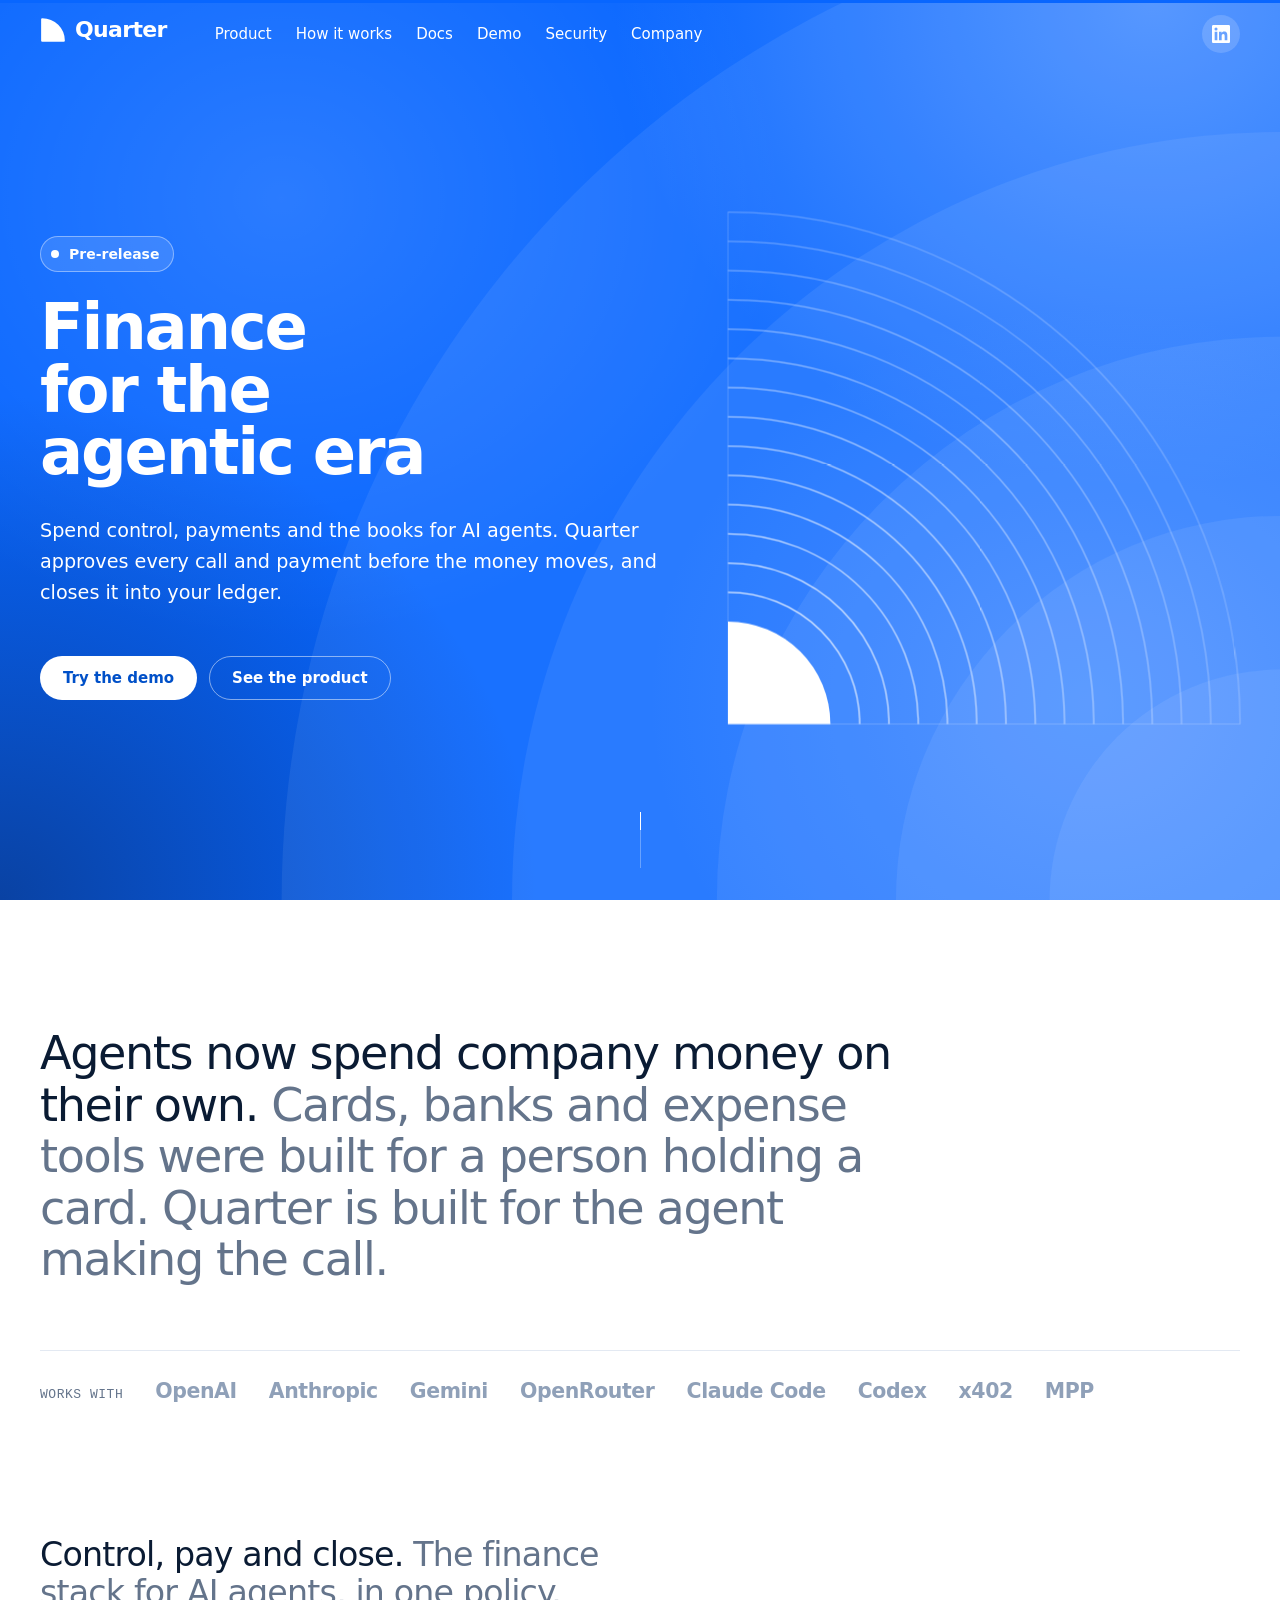
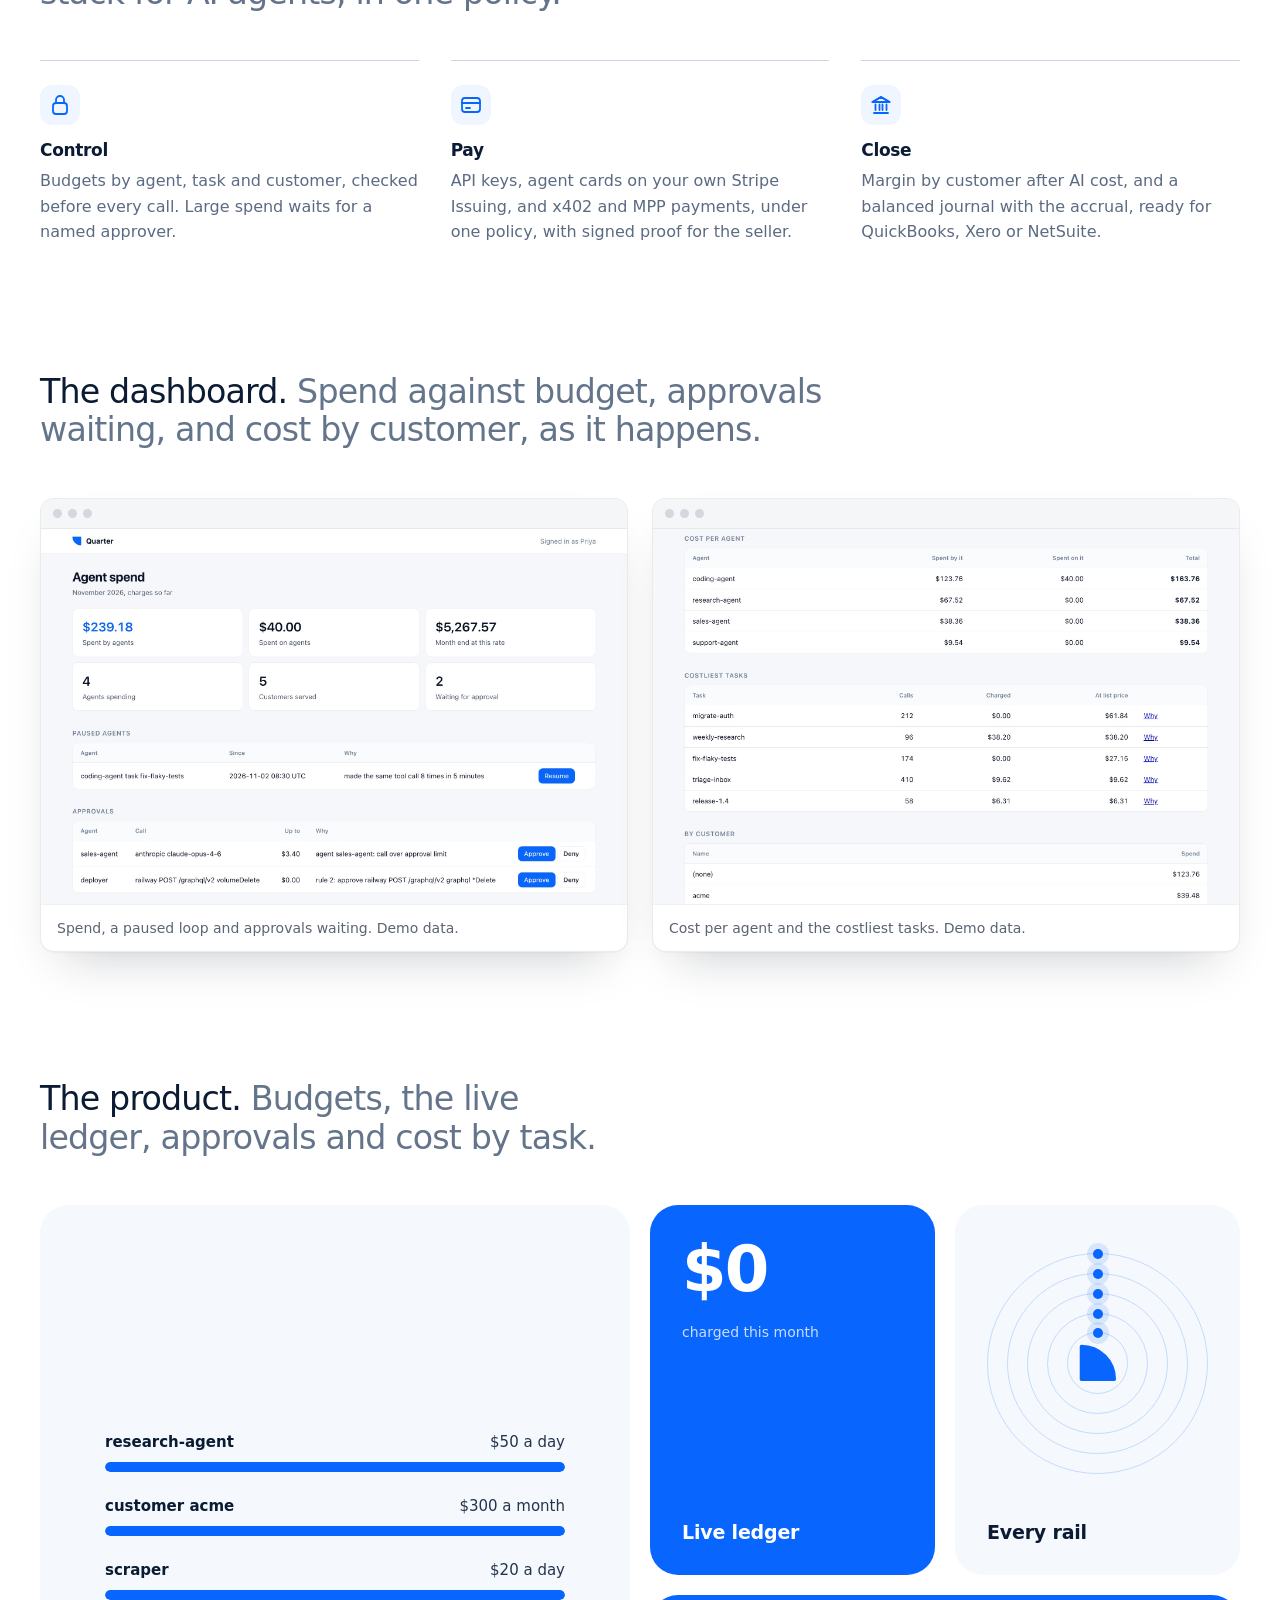
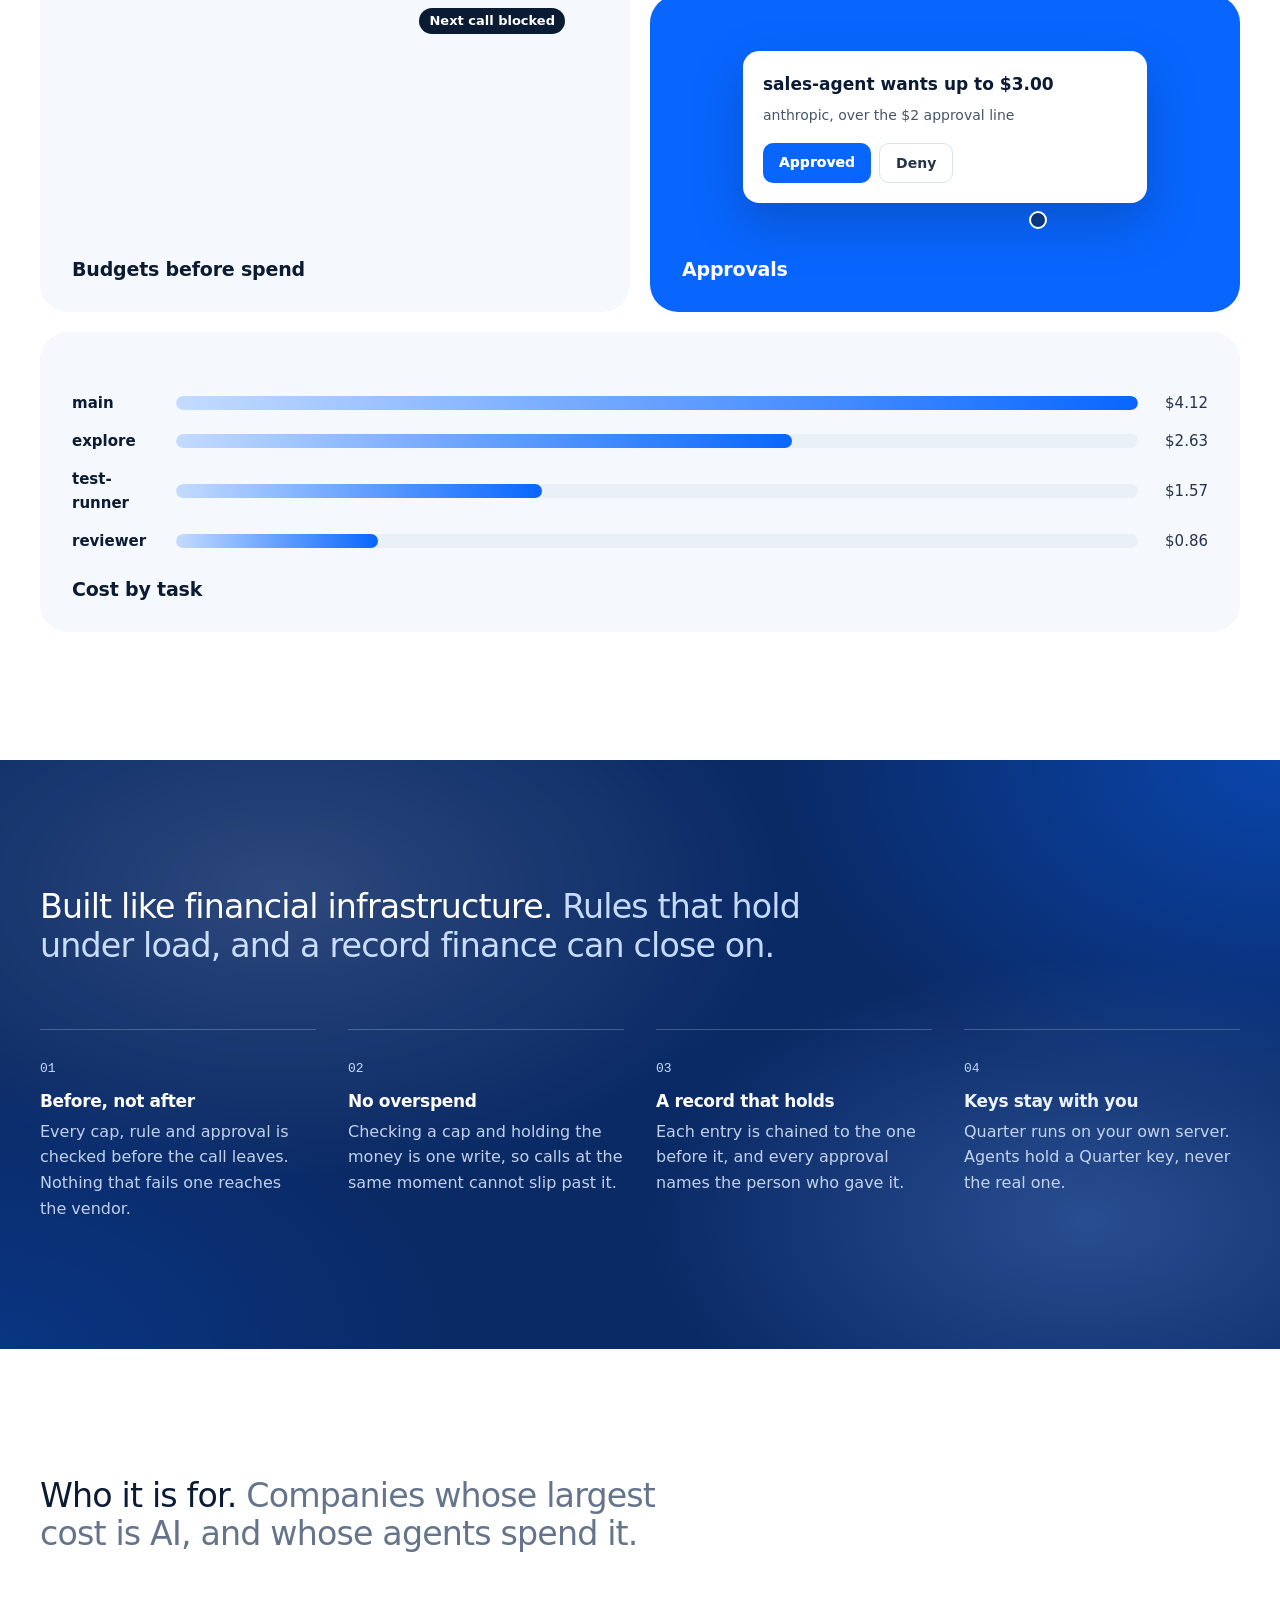
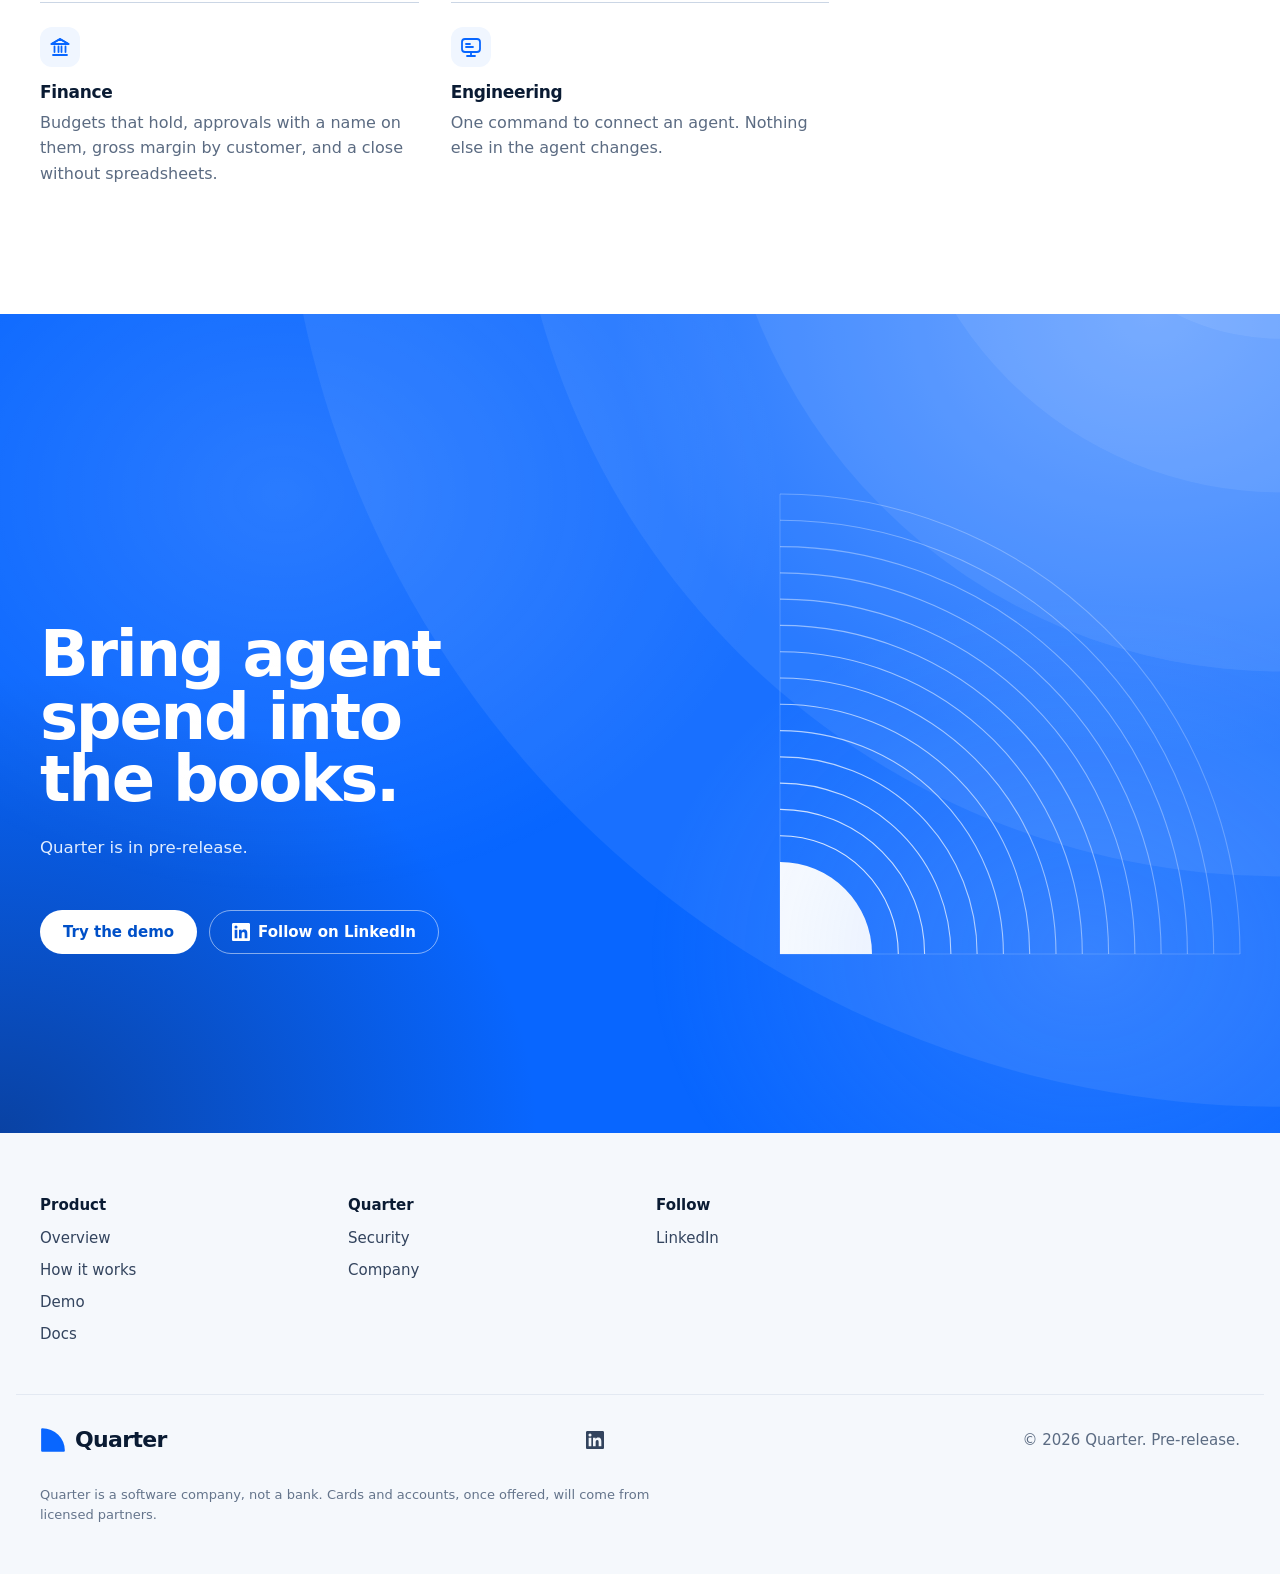
==== commit 0702b59a: "Publish the site from website 29821e0 Co-Authored-By: Claude Opus 5.5 <noreply@anthropic.com>" ====
--- a/index.html
+++ b/index.html
@@ -1 +1 @@
-<!DOCTYPE html><html lang="en" class="inter_tight_5229d065-module__q6iYVW__variable inter_c15e96cb-module__0bjUvq__variable ibm_plex_mono_9430b135-module__jXPCDG__variable" data-scroll-behavior="smooth"><head><meta charSet="utf-8"/><meta name="viewport" content="width=device-width, initial-scale=1"/><link rel="preload" href="/_next/static/media/83afe278b6a6bb3c-s.p.2bn3s6zvc0dyp.woff2" as="font" crossorigin="" type="font/woff2"/><link rel="preload" href="/_next/static/media/99e609270109b47d-s.p.40sczeszzbjw1.woff2" as="font" crossorigin="" type="font/woff2"/><link rel="preload" href="/_next/static/media/ab57efd000576a30-s.p.3fofz6dws3mg0.woff2" as="font" crossorigin="" type="font/woff2"/><link rel="preload" href="/_next/static/media/effe91970fc4db64-s.p.0oace-s_gkfks.woff2" as="font" crossorigin="" type="font/woff2"/><link rel="stylesheet" href="/_next/static/chunks/3djaepz4n29ok.css" data-precedence="next"/><link rel="stylesheet" href="/_next/static/chunks/2251kwfu4eb-5.css" data-precedence="next"/><link rel="preload" as="script" fetchPriority="low" href="/_next/static/chunks/2gcx2et6y7w6m.js"/><script src="/_next/static/chunks/10sfps_jfil2b.js" async=""></script><script src="/_next/static/chunks/1zz_seqquae13.js" async=""></script><script src="/_next/static/chunks/3slb6pn3pcx_l.js" async=""></script><script src="/_next/static/chunks/turbopack-1kort7__y8oi7.js" async=""></script><script src="/_next/static/chunks/05mim26jmsupv.js" async=""></script><script src="/_next/static/chunks/1aqx8pw69k2jf.js" async=""></script><script src="/_next/static/chunks/1i-1b_z0lw7yb.js" async=""></script><link rel="preload" href="/_next/static/chunks/0_2-d8jllk5b1.css" as="style"/><meta name="theme-color" content="#ffffff"/><title>Quarter: Finance for the agentic era</title><meta name="description" content="Spend control, payments and the books for AI agents. Quarter approves every call and payment before the money moves, on every rail, and books it to the right customer at month end. Self-hosted. In pre-release."/><meta name="application-name" content="Quarter"/><link rel="manifest" href="/manifest.webmanifest"/><link rel="canonical" href="https://quarterso.github.io/"/><meta property="og:title" content="Quarter: Finance for the agentic era"/><meta property="og:description" content="Spend control, payments and the books for AI agents. Quarter approves every call and payment before the money moves, on every rail, and books it to the right customer at month end. Self-hosted. In pre-release."/><meta property="og:url" content="https://quarterso.github.io/"/><meta property="og:site_name" content="Quarter"/><meta property="og:image" content="https://quarterso.github.io/opengraph-image.png"/><meta property="og:image:type" content="image/png"/><meta property="og:image:width" content="1200"/><meta property="og:image:height" content="630"/><meta property="og:image:alt" content="The Quarter mark and name on Quarter blue"/><meta property="og:type" content="website"/><meta name="twitter:card" content="summary_large_image"/><meta name="twitter:title" content="Quarter: Finance for the agentic era"/><meta name="twitter:description" content="Spend control, payments and the books for AI agents. Quarter approves every call and payment before the money moves, on every rail, and books it to the right customer at month end. Self-hosted. In pre-release."/><meta name="twitter:image" content="https://quarterso.github.io/opengraph-image.png"/><meta name="twitter:image:alt" content="The Quarter mark and name on Quarter blue"/><meta name="twitter:image:type" content="image/png"/><meta name="twitter:image:width" content="1200"/><meta name="twitter:image:height" content="630"/><link rel="icon" href="/favicon.ico?favicon.0du9rzl68-2tj.ico" sizes="48x48" type="image/x-icon"/><link rel="icon" href="/icon.svg?icon.28x9y8qgett7-.svg" sizes="any" type="image/svg+xml"/><link rel="apple-touch-icon" href="/apple-icon.png?apple-icon.22o_u3obtk6q_.png" sizes="180x180" type="image/png"/><meta name="next-size-adjust" content=""/><script src="/_next/static/chunks/0cz1d0mv5g_q7.js" noModule=""></script></head><body><div hidden=""><!--$--><!--/$--></div><a href="#main" class="skip-link">Skip to content</a><header class="Header-module__KHjLKa__header" data-over-hero=""><div class="container Header-module__KHjLKa__bar"><a aria-label="Quarter, home" href="/"><span style="display:inline-flex;align-items:center;gap:9px;font-family:var(--font-display);font-weight:600;font-size:22px;letter-spacing:-0.03em;color:var(--logo-ink, var(--charcoal));line-height:1"><svg width="26" height="26" viewBox="270 270 460 460" aria-hidden="true" focusable="false"><path d="M310 690 L310.0 310.0 A380 380 0 0 1 690.0 690.0 Z" fill="var(--logo-mark, #0866FF)" stroke="var(--logo-mark, #0866FF)" stroke-width="40" stroke-linejoin="round"></path></svg>Quarter</span></a><nav id="site-pages" class="Header-module__KHjLKa__links" aria-label="Pages"><a style="--i:0" href="/product/">Product</a><a style="--i:1" href="/how-it-works/">How it works</a><a style="--i:2" href="/docs/">Docs</a><a style="--i:3" href="/demo/">Demo</a><a style="--i:4" href="/security/">Security</a><a style="--i:5" href="/company/">Company</a></nav><nav class="Header-module__KHjLKa__nav" aria-label="Social"><a href="https://www.linkedin.com/company/quarterso/" class="btn btn-icon btn-sm Header-module__KHjLKa__icon" target="_blank" rel="noopener noreferrer" aria-label="Quarter on LinkedIn"><svg width="18" height="18" viewBox="0 0 24 24" fill="currentColor" aria-hidden="true" focusable="false"><path d="M20.45 20.45h-3.56v-5.57c0-1.33-.02-3.04-1.85-3.04-1.85 0-2.14 1.45-2.14 2.94v5.67H9.35V9h3.41v1.56h.05c.48-.9 1.64-1.85 3.37-1.85 3.6 0 4.27 2.37 4.27 5.46v6.28ZM5.34 7.43a2.06 2.06 0 1 1 0-4.13 2.06 2.06 0 0 1 0 4.13ZM7.12 20.45H3.56V9h3.56v11.45ZM22.22 0H1.77C.79 0 0 .77 0 1.73v20.54C0 23.23.79 24 1.77 24h20.45c.98 0 1.78-.77 1.78-1.73V1.73C24 .77 23.2 0 22.22 0Z"></path></svg></a><button type="button" class="btn btn-icon btn-sm Header-module__KHjLKa__icon Header-module__KHjLKa__menu" aria-label="Open menu" aria-expanded="false" aria-controls="site-pages"><span class="Header-module__KHjLKa__burger" aria-hidden="true"><span></span><span></span></span></button></nav></div><div class="Header-module__KHjLKa__scrim" aria-hidden="true"></div></header><main id="main"><div class="page-enter"><section class="home-module__txgM7a__hero" aria-labelledby="hero-title" data-hero="true" data-glow="true"><svg class="Arcs-module__hwnnka__arcs" data-tone="blue" viewBox="0 0 1000 800" preserveAspectRatio="xMaxYMax slice" aria-hidden="true"><circle cx="1000" cy="800" r="180" class="Arcs-module__hwnnka__ring" style="animation-delay:0s"></circle><circle cx="1000" cy="800" r="300" class="Arcs-module__hwnnka__ring" style="animation-delay:-1.6s"></circle><circle cx="1000" cy="800" r="440" class="Arcs-module__hwnnka__ring" style="animation-delay:-3.2s"></circle><circle cx="1000" cy="800" r="600" class="Arcs-module__hwnnka__ring" style="animation-delay:-4.800000000000001s"></circle><circle cx="1000" cy="800" r="780" class="Arcs-module__hwnnka__ring" style="animation-delay:-6.4s"></circle></svg><div class="container home-module__txgM7a__heroInner"><div><p class="home-module__txgM7a__badge"><span aria-hidden="true"></span>Pre-release</p><h1 id="hero-title" class="home-module__txgM7a__title" aria-label="Finance for the agentic era"><span aria-hidden="true"><span class="home-module__txgM7a__word"><span style="--w:0">Finance</span></span> </span><span aria-hidden="true"><span class="home-module__txgM7a__word"><span style="--w:1">for</span></span> </span><span aria-hidden="true"><span class="home-module__txgM7a__word"><span style="--w:2">the</span></span> </span><span aria-hidden="true"><span class="home-module__txgM7a__word"><span style="--w:3">agentic</span></span> </span><span aria-hidden="true"><span class="home-module__txgM7a__word"><span style="--w:4">era</span></span> </span></h1><p class="home-module__txgM7a__lead">Spend control, payments and the books for AI agents. Quarter approves every call and payment before the money moves, and closes it into your ledger.</p><div class="home-module__txgM7a__ctas"><a class="btn btn-light" href="/demo/">Try the demo</a><a class="btn btn-ghost-light" href="/product/">See the product</a></div></div><div class="home-module__txgM7a__heroArt" aria-hidden="true"><svg class="HeroMark-module__pOpVIG__mark" viewBox="0 0 600 600" aria-hidden="true"><path d="M0 600 L0 480 A120 120 0 0 1 120 600 Z" class="HeroMark-module__pOpVIG__core"></path><path d="M0 445.7 A154.3 154.3 0 0 1 154.3 600" pathLength="1" class="HeroMark-module__pOpVIG__arc" style="--k:0"></path><path d="M0 411.4 A188.6 188.6 0 0 1 188.6 600" pathLength="1" class="HeroMark-module__pOpVIG__arc" style="--k:1"></path><path d="M0 377.1 A222.9 222.9 0 0 1 222.9 600" pathLength="1" class="HeroMark-module__pOpVIG__arc" style="--k:2"></path><path d="M0 342.9 A257.1 257.1 0 0 1 257.1 600" pathLength="1" class="HeroMark-module__pOpVIG__arc" style="--k:3"></path><path d="M0 308.6 A291.4 291.4 0 0 1 291.4 600" pathLength="1" class="HeroMark-module__pOpVIG__arc" style="--k:4"></path><path d="M0 274.3 A325.7 325.7 0 0 1 325.7 600" pathLength="1" class="HeroMark-module__pOpVIG__arc" style="--k:5"></path><path d="M0 240.0 A360.0 360.0 0 0 1 360.0 600" pathLength="1" class="HeroMark-module__pOpVIG__arc" style="--k:6"></path><path d="M0 205.7 A394.3 394.3 0 0 1 394.3 600" pathLength="1" class="HeroMark-module__pOpVIG__arc" style="--k:7"></path><path d="M0 171.4 A428.6 428.6 0 0 1 428.6 600" pathLength="1" class="HeroMark-module__pOpVIG__arc" style="--k:8"></path><path d="M0 137.1 A462.9 462.9 0 0 1 462.9 600" pathLength="1" class="HeroMark-module__pOpVIG__arc" style="--k:9"></path><path d="M0 102.9 A497.1 497.1 0 0 1 497.1 600" pathLength="1" class="HeroMark-module__pOpVIG__arc" style="--k:10"></path><path d="M0 68.6 A531.4 531.4 0 0 1 531.4 600" pathLength="1" class="HeroMark-module__pOpVIG__arc" style="--k:11"></path><path d="M0 34.3 A565.7 565.7 0 0 1 565.7 600" pathLength="1" class="HeroMark-module__pOpVIG__arc" style="--k:12"></path><path d="M0 0.0 A600.0 600.0 0 0 1 600.0 600" pathLength="1" class="HeroMark-module__pOpVIG__arc" style="--k:13"></path><path d="M0 0 L0 600 L600 600" class="HeroMark-module__pOpVIG__axis"></path></svg></div></div><a href="#why" class="home-module__txgM7a__scrollCue" aria-label="Scroll down"><span></span></a></section><section id="why" class="container home-module__txgM7a__statement" aria-label="Why Quarter"><p data-reveal="true"><strong>Agents now spend company money on their own.</strong> Cards, banks and expense tools were built for a person holding a card. Quarter is built for the agent making the call.</p><div class="home-module__txgM7a__worksWith" data-reveal="true"><h2>Works with</h2><ul><li>OpenAI</li><li>Anthropic</li><li>Gemini</li><li>OpenRouter</li><li>Claude Code</li><li>Codex</li><li>x402</li><li>MPP</li></ul></div></section><section id="budgets" class="container Page-module__ksKtXW__section"><h2 class="Page-module__ksKtXW__sectionHead" data-reveal="true">Control, pay and close<!-- -->. <span>The finance stack for AI agents, in one policy.</span></h2><ul class="Page-module__ksKtXW__features"><li data-reveal="true" style="--reveal-delay:0ms"><span class="Page-module__ksKtXW__featureIcon"><svg width="24" height="24" viewBox="0 0 24 24" fill="none" stroke="currentColor" stroke-width="1.8" stroke-linecap="round" stroke-linejoin="round" aria-hidden="true" focusable="false"><rect x="5" y="10" width="14" height="11" rx="3" class="icon-tone"></rect><path d="M8 10V7a4 4 0 0 1 8 0v3"></path></svg></span><h3>Control</h3><p>Budgets by agent, task and customer, checked before every call. Large spend waits for a named approver.</p></li><li data-reveal="true" style="--reveal-delay:80ms"><span class="Page-module__ksKtXW__featureIcon"><svg width="24" height="24" viewBox="0 0 24 24" fill="none" stroke="currentColor" stroke-width="1.8" stroke-linecap="round" stroke-linejoin="round" aria-hidden="true" focusable="false"><rect x="3" y="5" width="18" height="14" rx="3" class="icon-tone"></rect><path d="M3 10h18M7 15h4"></path></svg></span><h3>Pay</h3><p>API keys, agent cards on your own Stripe Issuing, and x402 and MPP payments, under the same policy.</p></li><li data-reveal="true" style="--reveal-delay:160ms"><span class="Page-module__ksKtXW__featureIcon"><svg width="24" height="24" viewBox="0 0 24 24" fill="none" stroke="currentColor" stroke-width="1.8" stroke-linecap="round" stroke-linejoin="round" aria-hidden="true" focusable="false"><path d="M3.5 9 12 4l8.5 5z" class="icon-tone"></path><path d="M3.5 9 12 4l8.5 5M5 20h14M6.5 11.5v5.5M10.5 11.5v5.5M13.5 11.5v5.5M17.5 11.5v5.5"></path></svg></span><h3>Close</h3><p>Margin by customer after AI cost, and a balanced journal with the accrual, ready for QuickBooks, Xero or NetSuite.</p></li></ul></section><section class="container Page-module__ksKtXW__section"><h2 class="Page-module__ksKtXW__sectionHead" data-reveal="true">The dashboard<!-- -->. <span>Spend against budget, approvals waiting, and cost by customer, as it happens.</span></h2><div class="Page-module__ksKtXW__screens" data-reveal="true"><figure class="Page-module__ksKtXW__screen"><div class="Page-module__ksKtXW__screenBar" aria-hidden="true"><span></span><span></span><span></span></div><img src="/renders/ledger-overview.jpg" alt="Spend, a paused loop and approvals waiting" width="2000" height="1281" loading="lazy"/><figcaption>Spend, a paused loop and approvals waiting<!-- -->. Demo data.</figcaption></figure><figure class="Page-module__ksKtXW__screen"><div class="Page-module__ksKtXW__screenBar" aria-hidden="true"><span></span><span></span><span></span></div><img src="/renders/ledger-tasks.jpg" alt="Cost per agent and the costliest tasks" width="2000" height="1281" loading="lazy"/><figcaption>Cost per agent and the costliest tasks<!-- -->. Demo data.</figcaption></figure></div></section><section id="work" class="container home-module__txgM7a__section" aria-labelledby="work-title"><h2 id="work-title" class="home-module__txgM7a__h2" data-reveal="true">The product. <span>Budgets, the live ledger, approvals and cost by task.</span></h2><div class="home-module__txgM7a__bento"><article class="home-module__txgM7a__panel home-module__txgM7a__big" data-reveal="true"><div class="home-module__txgM7a__visual"><ul class="Product-module__tu0Y7W__caps" aria-hidden="true"><li style="--fill:0.46;--i:0"><div class="Product-module__tu0Y7W__capLabel"><span>research-agent</span><span>$50 a day</span></div><span class="Product-module__tu0Y7W__capBar"><i></i></span></li><li style="--fill:0.72;--i:1"><div class="Product-module__tu0Y7W__capLabel"><span>customer acme</span><span>$300 a month</span></div><span class="Product-module__tu0Y7W__capBar"><i></i></span></li><li style="--fill:1;--i:2"><div class="Product-module__tu0Y7W__capLabel"><span>scraper</span><span>$20 a day</span></div><span class="Product-module__tu0Y7W__capBar"><i></i></span><span class="Product-module__tu0Y7W__blocked">Next call blocked</span></li></ul></div><h3>Budgets before spend</h3></article><article class="home-module__txgM7a__panel home-module__txgM7a__blue" data-reveal="true" style="--reveal-delay:80ms"><div class="home-module__txgM7a__visual home-module__txgM7a__totalWrap"><div class="Product-module__tu0Y7W__running" aria-hidden="true"><span class="Product-module__tu0Y7W__runningNumber"></span><span class="Product-module__tu0Y7W__runningLabel">charged this month</span></div></div><h3>Live ledger</h3></article><article class="home-module__txgM7a__panel" data-reveal="true" style="--reveal-delay:160ms"><div class="home-module__txgM7a__visual"><div class="Visuals-module__dN1Bxq__orbits" aria-hidden="true"><span class="Visuals-module__dN1Bxq__ring" style="--i:0"><i></i></span><span class="Visuals-module__dN1Bxq__ring" style="--i:1"><i></i></span><span class="Visuals-module__dN1Bxq__ring" style="--i:2"><i></i></span><span class="Visuals-module__dN1Bxq__ring" style="--i:3"><i></i></span><span class="Visuals-module__dN1Bxq__ring" style="--i:4"><i></i></span><svg class="Visuals-module__dN1Bxq__core" viewBox="270 270 460 460"><path d="M310 690 L310 310 A380 380 0 0 1 690 690 Z" stroke-width="40" stroke-linejoin="round"></path></svg></div></div><h3>Every rail</h3></article><article class="home-module__txgM7a__panel home-module__txgM7a__blue home-module__txgM7a__span2" data-reveal="true" style="--reveal-delay:240ms"><div class="home-module__txgM7a__visual"><div class="Product-module__tu0Y7W__approval" aria-hidden="true"><div class="Product-module__tu0Y7W__request"><span class="Product-module__tu0Y7W__reqTitle">sales-agent wants up to $3.00</span><span class="Product-module__tu0Y7W__reqSub">anthropic, over the $2 approval line</span><span class="Product-module__tu0Y7W__buttons"><span class="Product-module__tu0Y7W__approve"><b>Approve</b><b>Approved</b></span><span class="Product-module__tu0Y7W__deny">Deny</span></span></div><span class="Product-module__tu0Y7W__cursor"></span></div></div><h3>Approvals</h3></article><article class="home-module__txgM7a__panel home-module__txgM7a__wide" data-reveal="true"><div class="home-module__txgM7a__visual home-module__txgM7a__customersWrap"><ul class="Product-module__tu0Y7W__customers" aria-hidden="true"><li style="--share:1;--i:0"><span class="Product-module__tu0Y7W__custName">main</span><span class="Product-module__tu0Y7W__custBar"><i></i></span><span class="Product-module__tu0Y7W__custAmount">$4.12</span></li><li style="--share:0.64;--i:1"><span class="Product-module__tu0Y7W__custName">explore</span><span class="Product-module__tu0Y7W__custBar"><i></i></span><span class="Product-module__tu0Y7W__custAmount">$2.63</span></li><li style="--share:0.38;--i:2"><span class="Product-module__tu0Y7W__custName">test-runner</span><span class="Product-module__tu0Y7W__custBar"><i></i></span><span class="Product-module__tu0Y7W__custAmount">$1.57</span></li><li style="--share:0.21;--i:3"><span class="Product-module__tu0Y7W__custName">reviewer</span><span class="Product-module__tu0Y7W__custBar"><i></i></span><span class="Product-module__tu0Y7W__custAmount">$0.86</span></li></ul></div><h3>Cost by task</h3></article></div></section><section class="home-module__txgM7a__infra" aria-labelledby="infra-title" data-glow="true"><div class="container"><h2 id="infra-title" data-reveal="true">Built like financial infrastructure. <span>Rules that hold under load, and a record finance can close on.</span></h2><ol class="home-module__txgM7a__guarantees"><li data-reveal="true" style="--reveal-delay:0ms"><span>01</span><h3>Before, not after</h3><p>Every cap, rule and approval is checked before the call leaves. Nothing that fails one reaches the vendor.</p></li><li data-reveal="true" style="--reveal-delay:80ms"><span>02</span><h3>No overspend</h3><p>Checking a cap and holding the money is one write, so calls at the same moment cannot slip past it.</p></li><li data-reveal="true" style="--reveal-delay:160ms"><span>03</span><h3>A record that holds</h3><p>Each entry is chained to the one before it, and every approval names the person who gave it.</p></li><li data-reveal="true" style="--reveal-delay:240ms"><span>04</span><h3>Keys stay with you</h3><p>Quarter runs on your own server. Agents hold a Quarter key, never the real one.</p></li></ol></div></section><section class="container Page-module__ksKtXW__section"><h2 class="Page-module__ksKtXW__sectionHead" data-reveal="true">Who it is for<!-- -->. <span>Companies whose largest cost is AI, and whose agents spend it.</span></h2><ul class="Page-module__ksKtXW__features"><li data-reveal="true" style="--reveal-delay:0ms"><span class="Page-module__ksKtXW__featureIcon"><svg width="24" height="24" viewBox="0 0 24 24" fill="none" stroke="currentColor" stroke-width="1.8" stroke-linecap="round" stroke-linejoin="round" aria-hidden="true" focusable="false"><path d="M3.5 9 12 4l8.5 5z" class="icon-tone"></path><path d="M3.5 9 12 4l8.5 5M5 20h14M6.5 11.5v5.5M10.5 11.5v5.5M13.5 11.5v5.5M17.5 11.5v5.5"></path></svg></span><h3>Finance</h3><p>Budgets that hold, approvals with a name on them, gross margin by customer, and a close without spreadsheets.</p></li><li data-reveal="true" style="--reveal-delay:80ms"><span class="Page-module__ksKtXW__featureIcon"><svg width="24" height="24" viewBox="0 0 24 24" fill="none" stroke="currentColor" stroke-width="1.8" stroke-linecap="round" stroke-linejoin="round" aria-hidden="true" focusable="false"><rect x="3" y="4" width="18" height="13" rx="3" class="icon-tone"></rect><path d="M8 21h8M12 17v4M7 9h4M7 12h7"></path></svg></span><h3>Engineering</h3><p>One command to connect an agent. Nothing else in the agent changes.</p></li></ul></section><section id="contact" class="home-module__txgM7a__closing" aria-labelledby="contact-title" data-glow="true"><svg class="Arcs-module__hwnnka__arcs" data-tone="blue" viewBox="0 0 1000 800" preserveAspectRatio="xMaxYMax slice" aria-hidden="true"><circle cx="1000" cy="0" r="180" class="Arcs-module__hwnnka__ring" style="animation-delay:0s"></circle><circle cx="1000" cy="0" r="300" class="Arcs-module__hwnnka__ring" style="animation-delay:-1.6s"></circle><circle cx="1000" cy="0" r="440" class="Arcs-module__hwnnka__ring" style="animation-delay:-3.2s"></circle><circle cx="1000" cy="0" r="600" class="Arcs-module__hwnnka__ring" style="animation-delay:-4.800000000000001s"></circle><circle cx="1000" cy="0" r="780" class="Arcs-module__hwnnka__ring" style="animation-delay:-6.4s"></circle></svg><div class="container home-module__txgM7a__closingInner" data-reveal="true"><div><h2 id="contact-title">Bring agent spend into the books.</h2><p class="home-module__txgM7a__closingNote">Quarter is in pre-release.</p><div class="home-module__txgM7a__ctas"><a class="btn btn-light" href="/demo/">Try the demo</a><a href="https://www.linkedin.com/company/quarterso/" class="btn btn-ghost-light" target="_blank" rel="noopener noreferrer"><svg width="18" height="18" viewBox="0 0 24 24" fill="currentColor" aria-hidden="true" focusable="false"><path d="M20.45 20.45h-3.56v-5.57c0-1.33-.02-3.04-1.85-3.04-1.85 0-2.14 1.45-2.14 2.94v5.67H9.35V9h3.41v1.56h.05c.48-.9 1.64-1.85 3.37-1.85 3.6 0 4.27 2.37 4.27 5.46v6.28ZM5.34 7.43a2.06 2.06 0 1 1 0-4.13 2.06 2.06 0 0 1 0 4.13ZM7.12 20.45H3.56V9h3.56v11.45ZM22.22 0H1.77C.79 0 0 .77 0 1.73v20.54C0 23.23.79 24 1.77 24h20.45c.98 0 1.78-.77 1.78-1.73V1.73C24 .77 23.2 0 22.22 0Z"></path></svg>Follow on LinkedIn</a></div></div><div class="home-module__txgM7a__closingArt" aria-hidden="true"><svg class="HeroMark-module__pOpVIG__mark" viewBox="0 0 600 600" aria-hidden="true"><path d="M0 600 L0 480 A120 120 0 0 1 120 600 Z" class="HeroMark-module__pOpVIG__core"></path><path d="M0 445.7 A154.3 154.3 0 0 1 154.3 600" pathLength="1" class="HeroMark-module__pOpVIG__arc" style="--k:0"></path><path d="M0 411.4 A188.6 188.6 0 0 1 188.6 600" pathLength="1" class="HeroMark-module__pOpVIG__arc" style="--k:1"></path><path d="M0 377.1 A222.9 222.9 0 0 1 222.9 600" pathLength="1" class="HeroMark-module__pOpVIG__arc" style="--k:2"></path><path d="M0 342.9 A257.1 257.1 0 0 1 257.1 600" pathLength="1" class="HeroMark-module__pOpVIG__arc" style="--k:3"></path><path d="M0 308.6 A291.4 291.4 0 0 1 291.4 600" pathLength="1" class="HeroMark-module__pOpVIG__arc" style="--k:4"></path><path d="M0 274.3 A325.7 325.7 0 0 1 325.7 600" pathLength="1" class="HeroMark-module__pOpVIG__arc" style="--k:5"></path><path d="M0 240.0 A360.0 360.0 0 0 1 360.0 600" pathLength="1" class="HeroMark-module__pOpVIG__arc" style="--k:6"></path><path d="M0 205.7 A394.3 394.3 0 0 1 394.3 600" pathLength="1" class="HeroMark-module__pOpVIG__arc" style="--k:7"></path><path d="M0 171.4 A428.6 428.6 0 0 1 428.6 600" pathLength="1" class="HeroMark-module__pOpVIG__arc" style="--k:8"></path><path d="M0 137.1 A462.9 462.9 0 0 1 462.9 600" pathLength="1" class="HeroMark-module__pOpVIG__arc" style="--k:9"></path><path d="M0 102.9 A497.1 497.1 0 0 1 497.1 600" pathLength="1" class="HeroMark-module__pOpVIG__arc" style="--k:10"></path><path d="M0 68.6 A531.4 531.4 0 0 1 531.4 600" pathLength="1" class="HeroMark-module__pOpVIG__arc" style="--k:11"></path><path d="M0 34.3 A565.7 565.7 0 0 1 565.7 600" pathLength="1" class="HeroMark-module__pOpVIG__arc" style="--k:12"></path><path d="M0 0.0 A600.0 600.0 0 0 1 600.0 600" pathLength="1" class="HeroMark-module__pOpVIG__arc" style="--k:13"></path><path d="M0 0 L0 600 L600 600" class="HeroMark-module__pOpVIG__axis"></path></svg></div></div></section><!--$--><!--/$--></div></main><footer class="Footer-module__yg9ahW__footer"><div class="container Footer-module__yg9ahW__top"><div><h2>Product</h2><ul><li><a href="/product/">Overview</a></li><li><a href="/how-it-works/">How it works</a></li><li><a href="/demo/">Demo</a></li><li><a href="/docs/">Docs</a></li></ul></div><div><h2>Quarter</h2><ul><li><a href="/security/">Security</a></li><li><a href="/company/">Company</a></li></ul></div><div><h2>Follow</h2><ul><li><a href="https://www.linkedin.com/company/quarterso/" target="_blank" rel="noopener noreferrer">LinkedIn</a></li></ul></div></div><div class="container Footer-module__yg9ahW__bottom"><span style="display:inline-flex;align-items:center;gap:9px;font-family:var(--font-display);font-weight:600;font-size:22px;letter-spacing:-0.03em;color:var(--logo-ink, var(--charcoal));line-height:1"><svg width="26" height="26" viewBox="270 270 460 460" aria-hidden="true" focusable="false"><path d="M310 690 L310.0 310.0 A380 380 0 0 1 690.0 690.0 Z" fill="var(--logo-mark, #0866FF)" stroke="var(--logo-mark, #0866FF)" stroke-width="40" stroke-linejoin="round"></path></svg>Quarter</span><span class="Footer-module__yg9ahW__socials"><a href="https://www.linkedin.com/company/quarterso/" class="Footer-module__yg9ahW__social" target="_blank" rel="noopener noreferrer" aria-label="Quarter on LinkedIn"><svg width="18" height="18" viewBox="0 0 24 24" fill="currentColor" aria-hidden="true" focusable="false"><path d="M20.45 20.45h-3.56v-5.57c0-1.33-.02-3.04-1.85-3.04-1.85 0-2.14 1.45-2.14 2.94v5.67H9.35V9h3.41v1.56h.05c.48-.9 1.64-1.85 3.37-1.85 3.6 0 4.27 2.37 4.27 5.46v6.28ZM5.34 7.43a2.06 2.06 0 1 1 0-4.13 2.06 2.06 0 0 1 0 4.13ZM7.12 20.45H3.56V9h3.56v11.45ZM22.22 0H1.77C.79 0 0 .77 0 1.73v20.54C0 23.23.79 24 1.77 24h20.45c.98 0 1.78-.77 1.78-1.73V1.73C24 .77 23.2 0 22.22 0Z"></path></svg></a></span><p>© <!-- -->2026<!-- --> <!-- -->Quarter<!-- -->. Pre-release.</p></div><div class="container Footer-module__yg9ahW__legal"><p>Quarter is a software company, not a bank. Cards and accounts, once offered, will come from licensed partners.</p></div></footer><script src="/_next/static/chunks/2gcx2et6y7w6m.js" id="_R_" async=""></script><script>(self.__next_f=self.__next_f||[]).push([0])</script><script>self.__next_f.push([1,"1:\"$Sreact.fragment\"\n2:I[93983,[\"/_next/static/chunks/05mim26jmsupv.js\"],\"Header\"]\n3:I[11474,[\"/_next/static/chunks/1aqx8pw69k2jf.js\"],\"default\"]\n4:I[39897,[\"/_next/static/chunks/1aqx8pw69k2jf.js\"],\"default\"]\n5:I[56448,[\"/_next/static/chunks/05mim26jmsupv.js\",\"/_next/static/chunks/1i-1b_z0lw7yb.js\"],\"\"]\na:I[65192,[\"/_next/static/chunks/05mim26jmsupv.js\"],\"default\",1]\n:HL[\"/_next/static/chunks/3djaepz4n29ok.css\",\"style\"]\n:HL[\"/_next/static/media/83afe278b6a6bb3c-s.p.2bn3s6zvc0dyp.woff2\",\"font\",{\"crossOrigin\":\"\",\"type\":\"font/woff2\"}]\n:HL[\"/_next/static/media/99e609270109b47d-s.p.40sczeszzbjw1.woff2\",\"font\",{\"crossOrigin\":\"\",\"type\":\"font/woff2\"}]\n:HL[\"/_next/static/media/ab57efd000576a30-s.p.3fofz6dws3mg0.woff2\",\"font\",{\"crossOrigin\":\"\",\"type\":\"font/woff2\"}]\n:HL[\"/_next/static/media/effe91970fc4db64-s.p.0oace-s_gkfks.woff2\",\"font\",{\"crossOrigin\":\"\",\"type\":\"font/woff2\"}]\n:HL[\"/_next/static/chunks/2251kwfu4eb-5.css\",\"style\"]\n:HL[\"/_next/static/chunks/0_2-d8jllk5b1.css\",\"style\"]\n0:{\"P\":null,\"c\":[\"\",\"\"],\"q\":\"\",\"i\":false,\"f\":[[[\"\",{\"children\":[\"__PAGE__\",{},\"$undefined\",\"$undefined\",4608]},\"$undefined\",\"$undefined\",4624],[[\"$\",\"$1\",\"c\",{\"children\":[[[\"$\",\"link\",\"0\",{\"rel\":\"stylesheet\",\"href\":\"/_next/static/chunks/3djaepz4n29ok.css\",\"precedence\":\"next\",\"crossOrigin\":\"$undefined\",\"nonce\":\"$undefined\"}],[\"$\",\"script\",\"script-0\",{\"src\":\"/_next/static/chunks/05mim26jmsupv.js\",\"async\":true,\"nonce\":\"$undefined\"}]],[\"$\",\"html\",null,{\"lang\":\"en\",\"className\":\"inter_tight_5229d065-module__q6iYVW__variable inter_c15e96cb-module__0bjUvq__variable ibm_plex_mono_9430b135-module__jXPCDG__variable\",\"data-scroll-behavior\":\"smooth\",\"children\":[\"$\",\"body\",null,{\"children\":[[\"$\",\"a\",null,{\"href\":\"#main\",\"className\":\"skip-link\",\"children\":\"Skip to content\"}],[\"$\",\"$L2\",null,{}],[\"$\",\"main\",null,{\"id\":\"main\",\"children\":[\"$\",\"$L3\",null,{\"parallelRouterKey\":\"children\",\"error\":\"$undefined\",\"errorStyles\":\"$undefined\",\"errorScripts\":\"$undefined\",\"template\":[\"$\",\"div\",null,{\"className\":\"page-enter\",\"children\":[\"$\",\"$L4\",null,{}]}],\"templateStyles\":[],\"templateScripts\":null,\"notFound\":[[\"$\",\"section\",null,{\"data-hero\":true,\"className\":\"section-dark not-found-module__sxuMuG__wrap\",\"aria-labelledby\":\"nf-title\",\"children\":[\"$\",\"div\",null,{\"className\":\"container not-found-module__sxuMuG__inner\",\"children\":[[\"$\",\"p\",null,{\"className\":\"not-found-module__sxuMuG__meta\",\"children\":[[\"$\",\"span\",null,{\"children\":\"404\"}],[\"$\",\"span\",null,{\"children\":\"not_found\"}]]}],[\"$\",\"h1\",null,{\"id\":\"nf-title\",\"className\":\"display not-found-module__sxuMuG__title\",\"children\":\"We could not find that page.\"}],[\"$\",\"div\",null,{\"className\":\"not-found-module__sxuMuG__foot\",\"children\":[[\"$\",\"p\",null,{\"children\":\"The link may be old, or the page may have moved.\"}],[\"$\",\"div\",null,{\"className\":\"not-found-module__sxuMuG__actions\",\"children\":[\"$\",\"$L5\",null,{\"href\":\"/\",\"className\":\"btn btn-light\",\"children\":[\"Go home \",[\"$\",\"svg\",null,{\"width\":16,\"height\":16,\"viewBox\":\"0 0 24 24\",\"fill\":\"none\",\"stroke\":\"currentColor\",\"strokeWidth\":1.8,\"strokeLinecap\":\"round\",\"strokeLinejoin\":\"round\",\"aria-hidden\":\"true\",\"focusable\":\"false\",\"className\":\"$undefined\",\"children\":[\"$\",\"path\",null,{\"d\":\"M5 12h14m-5-5 5 5-5 5\"}]}]]}]}]]}]]}]}],[[\"$\",\"link\",\"0\",{\"rel\":\"stylesheet\",\"href\":\"/_next/static/chunks/0_2-d8jllk5b1.css\",\"precedence\":\"next\",\"crossOrigin\":\"$undefined\",\"nonce\":\"$undefined\"}]]],\"forbidden\":\"$undefined\",\"unauthorized\":\"$undefined\"}]}],[\"$\",\"footer\",null,{\"className\":\"Footer-module__yg9ahW__footer\",\"children\":[[\"$\",\"div\",null,{\"className\":\"container Footer-module__yg9ahW__top\",\"children\":[[\"$\",\"div\",\"Product\",{\"children\":[[\"$\",\"h2\",null,{\"children\":\"Product\"}],[\"$\",\"ul\",null,{\"children\":[[\"$\",\"li\",\"Overview\",{\"children\":[\"$\",\"$L5\",null,{\"href\":\"/product\",\"children\":\"Overview\"}]}],[\"$\",\"li\",\"How it works\",{\"children\":[\"$\",\"$L5\",null,{\"href\":\"/how-it-works\",\"children\":\"How it works\"}]}],[\"$\",\"li\",\"Demo\",{\"children\":[\"$\",\"$L5\",null,{\"href\":\"/demo\",\"children\":\"Demo\"}]}],[\"$\",\"li\",\"Docs\",{\"children\":[\"$\",\"$L5\",null,{\"href\":\"/docs\",\"children\":\"Docs\"}]}]]}]]}],[\"$\",\"div\",\"Quarter\",{\"children\":[[\"$\",\"h2\",null,{\"children\":\"Quarter\"}],[\"$\",\"ul\",null,{\"children\":[[\"$\",\"li\",\"Security\",{\"children\":[\"$\",\"$L5\",null,{\"href\":\"/security\",\"children\":\"Security\"}]}],[\"$\",\"li\",\"Company\",{\"children\":[\"$\",\"$L5\",null,{\"href\":\"/company\",\"children\":\"Company\"}]}]]}]]}],[\"$\",\"div\",\"Follow\",{\"children\":[[\"$\",\"h2\",null,{\"children\":\"Follow\"}],[\"$\",\"ul\",null,{\"children\":[[\"$\",\"li\",\"LinkedIn\",{\"children\":[\"$\",\"a\",null,{\"href\":\"https://www.linkedin.com/company/quarterso/\",\"target\":\"_blank\",\"rel\":\"noopener noreferrer\",\"children\":\"LinkedIn\"}]}]]}]]}]]}],[\"$\",\"div\",null,{\"className\":\"container Footer-module__yg9ahW__bottom\",\"children\":[[\"$\",\"span\",null,{\"style\":{\"display\":\"inline-flex\",\"alignItems\":\"center\",\"gap\":9,\"fontFamily\":\"var(--font-display)\",\"fontWeight\":600,\"fontSize\":22,\"letterSpacing\":\"-0.03em\",\"color\":\"var(--logo-ink, var(--charcoal))\",\"lineHeight\":1},\"children\":[[\"$\",\"svg\",null,{\"width\":26,\"height\":26,\"viewBox\":\"270 270 460 460\",\"aria-hidden\":\"true\",\"focusable\":\"false\",\"children\":[\"$\",\"path\",null,{\"d\":\"M310 690 L310.0 310.0 A380 380 0 0 1 690.0 690.0 Z\",\"fill\":\"var(--logo-mark, #0866FF)\",\"stroke\":\"var(--logo-mark, #0866FF)\",\"strokeWidth\":40,\"strokeLinejoin\":\"round\"}]}],\"Quarter\"]}],[\"$\",\"span\",null,{\"className\":\"Footer-module__yg9ahW__socials\",\"children\":[\"$\",\"a\",null,{\"href\":\"https://www.linkedin.com/company/quarterso/\",\"className\":\"Footer-module__yg9ahW__social\",\"target\":\"_blank\",\"rel\":\"noopener noreferrer\",\"aria-label\":\"Quarter on LinkedIn\",\"children\":[[\"$\",\"svg\",null,{\"width\":18,\"height\":18,\"viewBox\":\"0 0 24 24\",\"fill\":\"currentColor\",\"aria-hidden\":\"true\",\"focusable\":\"false\",\"children\":[\"$\",\"path\",null,{\"d\":\"M20.45 20.45h-3.56v-5.57c0-1.33-.02-3.04-1.85-3.04-1.85 0-2.14 1.45-2.14 2.94v5.67H9.35V9h3.41v1.56h.05c.48-.9 1.64-1.85 3.37-1.85 3.6 0 4.27 2.37 4.27 5.46v6.28ZM5.34 7.43a2.06 2.06 0 1 1 0-4.13 2.06 2.06 0 0 1 0 4.13ZM7.12 20.45H3.56V9h3.56v11.45ZM22.22 0H1.77C.79 0 0 .77 0 1.73v20.54C0 23.23.79 24 1.77 24h20.45c.98 0 1.78-.77 1.78-1.73V1.73C24 .77 23.2 0 22.22 0Z\"}]}],\"$undefined\"]}]}],\"$L6\"]}],\"$L7\"]}]]}]}]]}],{\"children\":[\"$L8\",{},null,false,null]},null,false,null],\"$L9\",false]],\"m\":\"$undefined\",\"G\":[\"$a\",[\"$Lb\"]],\"S\":true,\"h\":null,\"r\":\"$undefined\",\"s\":\"$undefined\",\"a\":\"$undefined\",\"l\":\"$undefined\",\"p\":\"$undefined\",\"d\":\"$undefined\",\"b\":\"2EByBnHHGCARuAuwkg276\"}\nc:I[27790,[\"/_next/static/chunks/05mim26jmsupv.js\",\"/_next/static/chunks/1i-1b_z0lw7yb.js\"],\"Reveal\"]\n1d:I[48367,[\"/_next/static/chunks/1aqx8pw69k2jf.js\"],\"ViewportBoundary\"]\n1f:I[48367,[\"/_next/static/chunks/1aqx8pw69k2jf.js\"],\"MetadataBoundary\"]\n20:\"$Sreact.suspense\"\n6:[\"$\",\"p\",null,{\"children\":[\"© \",2026,\" \",\"Quarter\",\". Pre-release.\"]}]\n7:[\"$\",\"div\",null,{\"className\":\"container Footer-module__yg9ahW__legal\",\"children\":[\"$\",\"p\",null,{\"children\":\"Quarter is a software company, not a bank. Cards and accounts, once offered, will come from licensed partners.\"}]}]\n8:[\"$\",\"$1\",\"c\",{\"children\":[[[\"$\",\"$Lc\",null,{}],[\"$\",\"section\",null,{\"className\":\"home-module__txgM7a__hero\",\"aria-labelledby\":\"hero-title\",\"data-hero\":true,\"data-glow\":true,\"children\":[[\"$\",\"svg\",null,{\"className\":\"Arcs-module__hwnnka__arcs\",\"data-tone\":\"blue\",\"viewBox\":\"0 0 1000 800\",\"preserveAspectRatio\":\"xMaxYMax slice\",\"aria-hidden\":\"true\",\"children\":[[\"$\",\"circle\",\"180\",{\"cx\":\"1000\",\"cy\":800,\"r\":180,\"className\":\"Arcs-module__hwnnka__ring\",\"style\":{\"animationDelay\":\"0s\"}}],[\"$\",\"circle\",\"300\",{\"cx\":\"1000\",\"cy\":800,\"r\":300,\"className\":\"Arcs-module__hwnnka__ring\",\"style\":{\"animationDelay\":\"-1.6s\"}}],[\"$\",\"circle\",\"440\",{\"cx\":\"1000\",\"cy\":800,\"r\":440,\"className\":\"Arcs-module__hwnnka__ring\",\"style\":{\"animationDelay\":\"-3.2s\"}}],[\"$\",\"circle\",\"600\",{\"cx\":\"1000\",\"cy\":800,\"r\":600,\"className\":\"Arcs-module__hwnnka__ring\",\"style\":{\"animationDelay\":\"-4.800000000000001s\"}}],[\"$\",\"circle\",\"780\",{\"cx\":\"1000\",\"cy\":800,\"r\":780,\"className\":\"Arcs-module__hwnnka__ring\",\"style\":{\"animationDelay\":\"-6.4s\"}}]]}],[\"$\",\"div\",null,{\"className\":\"container home-module__txgM7a__heroInner\",\"children\":[[\"$\",\"div\",null,{\"children\":[[\"$\",\"p\",null,{\"className\":\"home-module__txgM7a__badge\",\"children\":[[\"$\",\"span\",null,{\"aria-hidden\":\"true\"}],\"Pre-release\"]}],[\"$\",\"h1\",null,{\"id\":\"hero-title\",\"className\":\"home-module__txgM7a__title\",\"aria-label\":\"Finance for the agentic era\",\"children\":[[\"$\",\"span\",\"Finance\",{\"aria-hidden\":\"true\",\"children\":[[\"$\",\"span\",null,{\"className\":\"home-module__txgM7a__word\",\"children\":[\"$\",\"span\",null,{\"style\":{\"--w\":0},\"children\":\"Finance\"}]}],\" \"]}],[\"$\",\"span\",\"for\",{\"aria-hidden\":\"true\",\"children\":[[\"$\",\"span\",null,{\"className\":\"home-module__txgM7a__word\",\"children\":[\"$\",\"span\",null,{\"style\":{\"--w\":1},\"children\":\"for\"}]}],\" \"]}],[\"$\",\"span\",\"the\",{\"aria-hidden\":\"true\",\"children\":[[\"$\",\"span\",null,{\"className\":\"home-module__txgM7a__word\",\"children\":[\"$\",\"span\",null,{\"style\":{\"--w\":2},\"children\":\"the\"}]}],\" \"]}],[\"$\",\"span\",\"agentic\",{\"aria-hidden\":\"true\",\"children\":[[\"$\",\"span\",null,{\"className\":\"home-module__txgM7a__word\",\"children\":[\"$\",\"span\",null,{\"style\":{\"--w\":3},\"children\":\"agentic\"}]}],\" \"]}],[\"$\",\"span\",\"era\",{\"aria-hidden\":\"true\",\"children\":[[\"$\",\"span\",null,{\"className\":\"home-module__txgM7a__word\",\"children\":[\"$\",\"span\",null,{\"style\":{\"--w\":4},\"children\":\"era\"}]}],\" \"]}]]}],[\"$\",\"p\",null,{\"className\":\"home-module__txgM7a__lead\",\"children\":\"Spend control, payments and the books for AI agents. Quarter approves every call and payment before the money moves, and closes it into your ledger.\"}],[\"$\",\"div\",null,{\"className\":\"home-module__txgM7a__ctas\",\"children\":[[\"$\",\"$L5\",null,{\"href\":\"/demo\",\"className\":\"btn btn-light\",\"children\":\"Try the demo\"}],[\"$\",\"$L5\",null,{\"href\":\"/product\",\"className\":\"btn btn-ghost-light\",\"children\":\"See the product\"}]]}]]}],[\"$\",\"div\",null,{\"className\":\"home-module__txgM7a__heroArt\",\"aria-hidden\":\"true\",\"children\":[\"$\",\"svg\",null,{\"className\":\"HeroMark-module__pOpVIG__mark\",\"viewBox\":\"0 0 600 600\",\"aria-hidden\":\"true\",\"children\":[[\"$\",\"path\",null,{\"d\":\"M0 600 L0 480 A120 120 0 0 1 120 600 Z\",\"className\":\"HeroMark-module__pOpVIG__core\"}],[[\"$\",\"path\",\"154.28571428571428\",{\"d\":\"M0 445.7 A154.3 154.3 0 0 1 154.3 600\",\"pathLength\":1,\"className\":\"HeroMark-module__pOpVIG__arc\",\"style\":{\"--k\":0}}],[\"$\",\"path\",\"188.57142857142856\",{\"d\":\"M0 411.4 A188.6 188.6 0 0 1 188.6 600\",\"pathLength\":1,\"className\":\"HeroMark-module__pOpVIG__arc\",\"style\":{\"--k\":1}}],[\"$\",\"path\",\"222.85714285714286\",{\"d\":\"M0 377.1 A222.9 222.9 0 0 1 222.9 600\",\"pathLength\":1,\"className\":\"HeroMark-module__pOpVIG__arc\",\"style\":{\"--k\":2}}],[\"$\",\"path\",\"257.1428571428571\",{\"d\":\"M0 342.9 A257.1 257.1 0 0 1 257.1 600\",\"pathLength\":1,\"className\":\"HeroMark-module__pOpVIG__arc\",\"style\":{\"--k\":3}}],[\"$\",\"path\",\"291.42857142857144\",{\"d\":\"M0 308.6 A291.4 291.4 0 0 1 291.4 600\",\"pathLength\":1,\"className\":\"HeroMark-module__pOpVIG__arc\",\"style\":{\"--k\":4}}],[\"$\",\"path\",\"325.7142857142857\",{\"d\":\"M0 274.3 A325.7 325.7 0 0 1 325.7 600\",\"pathLength\":1,\"className\":\"HeroMark-module__pOpVIG__arc\",\"style\":{\"--k\":5}}],[\"$\",\"path\",\"360\",{\"d\":\"M0 240.0 A360.0 360.0 0 0 1 360.0 600\",\"pathLength\":1,\"className\":\"HeroMark-module__pOpVIG__arc\",\"style\":{\"--k\":6}}],[\"$\",\"path\",\"394.2857142857143\",{\"d\":\"M0 205.7 A394.3 394.3 0 0 1 394.3 600\",\"pathLength\":1,\"className\":\"HeroMark-module__pOpVIG__arc\",\"style\":{\"--k\":7}}],[\"$\",\"path\",\"428.57142857142856\",{\"d\":\"M0 171.4 A428.6 428.6 0 0 1 428.6 600\",\"pathLength\":1,\"className\":\"HeroMark-module__pOpVIG__arc\",\"style\":{\"--k\":8}}],[\"$\",\"path\",\"462.85714285714283\",{\"d\":\"M0 137.1 A462.9 462.9 0 0 1 462.9 600\",\"pathLength\":1,\"className\":\"HeroMark-module__pOpVIG__arc\",\"style\":{\"--k\":9}}],\"$Ld\",\"$Le\",\"$Lf\",\"$L10\"],\"$L11\"]}]}]]}],\"$L12\"]}],\"$L13\",\"$L14\",\"$L15\",\"$L16\",\"$L17\",\"$L18\",\"$L19\"],[\"$L1a\",\"$L1b\"],\"$L1c\"]}]\n9:[\"$\",\"$1\",\"h\",{\"children\":[null,[\"$\",\"$L1d\",null,{\"children\":\"$L1e\"}],[\"$\",\"div\",null,{\"hidden\":true,\"children\":[\"$\",\"$L1f\",null,{\"children\":[\"$\",\"$20\",null,{\"name\":\"Next.Metadata\",\"children\":\"$L21\"}]}]}],[\"$\",\"meta\",null,{\"name\":\"next-size-adjust\",\"content\":\"\"}]]}]\nb:[\"$\",\"link\",\"0\",{\"rel\":\"stylesheet\",\"href\":\"/_next/static/chunks/3djaepz4n29ok.css\",\"precedence\":\"next\",\"crossOrigin\":\"$undefined\",\"nonce\":\"$undefined\"}]\n26:I[48367,[\"/_next/static/chunks/1aqx8pw69k2jf.js\"],\"OutletBoundary\"]\nd:[\"$\",\"path\",\"497.1428571428571\",{\"d\":\"M0 102.9 A497.1 497.1 0 0 1 497.1 600\",\"pathLength\":1,\"className\":\"HeroMark-module__pOpVIG__arc\",\"style\":{\"--k\":10}}]\ne:[\"$\",\"path\",\"531.4285714285714\",{\"d\":\"M0 68.6 A531.4 531.4 0 0 1 531.4 600\",\"pathLength\":1,\"className\":\"HeroMark-module__pOpVIG__arc\",\"style\":{\"--k\":11}}]\nf:[\"$\",\"path\",\"565.7142857142858\",{\"d\":\"M0 34.3 A565.7 565.7 0 0 1 565.7 600\",\"pathLength\":1,\"className\":\"HeroMark-module__pOpVIG__arc\",\"style\":{\"--k\":12}}]\n10:[\"$\",\"path\",\"600\",{\"d\":\"M0 0.0 A600.0 600.0 0 0 1 600.0 600\",\"pathLength\":1,\"className\":\"HeroMark-module__pOpVIG__arc\",\"style\":{\"--k\":13}}]\n11:[\"$\",\"path\",null,{\"d\":\"M0 0 L0 600 L600 600\",\"className\":\"HeroMark-module__pOpVIG__axis\"}]\n12:[\"$\",\"a\",null,{\"href\":\"#why\",\"className\":\"home-module__txgM7a__scrollCue\",\"aria-label\":\"Scroll down\",\"children\":[\"$\",\"span\",null,{}]}]\n13:[\"$\",\"section\",null,{\"id\":\"why\",\"className\":\"container home-module__txgM7a__statement\",\"aria-label\":\"Why Quarter\",\"children\":[[\"$\",\"p\",null,{\"data-reveal\":true,\"children\":[[\"$\",\"strong\",null,{\"children\":\"Agents now spend company money on their own.\"}],\" Cards, banks and expense tools were built for a person holding a card. Quarter is built for the agent making the call.\"]}],[\"$\",\"div\",null,{\"className\":\"home-module__txgM7a__worksWith\",\"data-reveal\":true,\"children\":[[\"$\",\"h2\",null,{\"children\":\"Works with\"}],[\"$\",\"ul\",null,{\"children\":[[\"$\",\"li\",\"OpenAI\",{\"children\":\"OpenAI\"}],[\"$\",\"li\",\"Anthropic\",{\"children\":\"Anthropic\"}],[\"$\",\"li\",\"Gemini\",{\"children\":\"Gemini\"}],[\"$\",\"li\",\"OpenRouter\",{\"children\":\"OpenRouter\"}],[\"$\",\"li\",\"Claude Code\",{\"children\":\"Claude Code\"}],[\"$\",\"li\",\"Codex\",{\"children\":\"Codex\"}],[\"$\",\"li\",\"x402\",{\"children\":\"x402\"}],[\"$\",\"li\",\"MPP\",{\"children\":\"MPP\"}]]}]]}]]}]\n14:[\"$\",\"section\",null,{\"id\":\"budgets\",\"className\":\"container Page-module__ksKtXW__section\",\"children\":[[\"$\",\"h2\",null,{\"className\":\"Page-module__ksKtXW__sectionHead\",\"data-reveal\":true,\"children\":[\"Control, pay and close\",[\". \",[\"$\",\"span\",null,{\"children\":\"The finance stack for AI agents, in one policy.\"}]]]}],[\"$\",\"ul\",null,{\"className\":\"Page-module__ksKtXW__features\",\"children\":[[\"$\",\"li\",\"Control\",{\"data-reveal\":true,\"style\":{\"--reveal-delay\":\"0ms\"},\"children\":[[\"$\",\"span\",null,{\"className\":\"Page-module__ksKtXW__featureIcon\",\"children\":[\"$\",\"svg\",null,{\"width\":24,\"height\":24,\"viewBox\":\"0 0 24 24\",\"fill\":\"none\",\"stroke\":\"currentColor\",\"strokeWidth\":1.8,\"strokeLinecap\":\"round\",\"strokeLinejoin\":\"round\",\"aria-hidden\":\"true\",\"focusable\":\"false\",\"className\":\"$undefined\",\"children\":[[\"$\",\"rect\",null,{\"x\":\"5\",\"y\":\"10\",\"width\":\"14\",\"height\":\"11\",\"rx\":\"3\",\"className\":\"icon-tone\"}],[\"$\",\"path\",null,{\"d\":\"M8 10V7a4 4 0 0 1 8 0v3\"}]]}]}],[\"$\",\"h3\",null,{\"children\":\"Control\"}],[\"$\",\"p\",null,{\"children\":\"Budgets by agent, task and customer, checked before every call. Large spend waits for a named approver.\"}]]}],[\"$\",\"li\",\"Pay\",{\"data-reveal\":true,\"style\":{\"--reveal-delay\":\"80ms\"},\"children\":[[\"$\",\"span\",null,{\"className\":\"Page-module__ksKtXW__featureIcon\",\"children\":[\"$\",\"svg\",null,{\"width\":24,\"height\":24,\"viewBox\":\"0 0 24 24\",\"fill\":\"none\",\"stroke\":\"currentColor\",\"strokeWidth\":1.8,\"strokeLinecap\":\"round\",\"strokeLinejoin\":\"round\",\"aria-hidden\":\"true\",\"focusable\":\"false\",\"className\":\"$undefined\",\"children\":[[\"$\",\"rect\",null,{\"x\":\"3\",\"y\":\"5\",\"width\":\"18\",\"height\":\"14\",\"rx\":\"3\",\"className\":\"icon-tone\"}],[\"$\",\"path\",null,{\"d\":\"M3 10h18M7 15h4\"}]]}]}],[\"$\",\"h3\",null,{\"children\":\"Pay\"}],[\"$\",\"p\",null,{\"children\":\"API keys, agent cards on your own Stripe Issuing, and x402 and MPP payments, under the same policy.\"}]]}],[\"$\",\"li\",\"Close\",{\"data-reveal\":true,\"style\":{\"--reveal-delay\":\"160ms\"},\"children\":[[\"$\",\"span\",null,{\"className\":\"Page-module__ksKtXW__featureIcon\",\"children\":[\"$\",\"svg\",null,{\"width\":24,\"height\":24,\"viewBox\":\"0 0 24 24\",\"fill\":\"none\",\"stroke\":\"currentColor\",\"strokeWidth\":1.8,\"strokeLinecap\":\"round\",\"strokeLinejoin\":\"round\",\"aria-hidden\":\"true\",\"focusable\":\"false\",\"className\":\"$undefined\",\"children\":[[\"$\",\"path\",null,{\"d\":\"M3.5 9 12 4l8.5 5z\",\"className\":\"icon-tone\"}],[\"$\",\"path\",null,{\"d\":\"M3.5 9 12 4l8.5 5M5 20h14M6.5 11.5v5.5M10.5 11.5v5.5M13.5 11.5v5.5M17.5 11.5v5.5\"}]]}]}],[\"$\",\"h3\",null,{\"children\":\"Close\"}],[\"$\",\"p\",null,{\"children\":\"Margin by customer after AI cost, and a balanced journal with the accrual, ready for QuickBooks, Xero or NetSuite.\"}]]}]]}]]}]\n15:[\"$\",\"section\",null,{\"id\":\"$undefined\",\"className\":\"container Page-module__ksKtXW__section\",\"children\":[[\"$\",\"h2\",null,{\"className\":\"Page-module__ksKtXW__sectionHead\",\"data-reveal\":true,\"children\":[\"The dashboard\",[\". \",[\"$\",\"span\",null,{\"children\":\"Spend against budget, approvals waiting, and cost by customer, as it happens.\"}]]]}],[\"$\",\"div\",null,{\"className\":\"Page-module__ksKtXW__screens\",\"data-reveal\":true,\"children\":[[\"$\",\"figure\",\"ledger-overview\",{\"className\":\"Page-module__ksKtXW__screen\",\"children\":[[\"$\",\"div\",null,{\"className\":\"Page-module__ksKtXW__screenBar\",\"aria-hidden\":true,\"children\":[[\"$\",\"span\",null,{}],[\"$\",\"span\",null,{}],[\"$\",\"span\",null,{}]]}],[\"$\",\"img\",null,{\"src\":\"/renders/ledger-overview.jpg\",\"alt\":\"Spend, a paused loop and approvals waiting\",\"width\":2000,\"height\":1281,\"loading\":\"lazy\"}],[\"$\",\"figcaption\",null,{\"children\":[\"Spend, a paused loop and approvals waiting\",\". Demo data.\"]}]]}],[\"$\",\"figure\",\"ledger-tasks\",{\"className\":\"Page-module__ksKtXW__screen\",\"children\":[[\"$\",\"div\",null,{\"className\":\"Page-module__ksKtXW__screenBar\",\"aria-hidden\":true,\"children\":[[\"$\",\"span\",null,{}],[\"$\",\"span\",null,{}],[\"$\",\"span\",null,{}]]}],[\"$\",\"img\",null,{\"src\":\"/renders/ledger-tasks.jpg\",\"alt\":\"Cost per agent and the costliest tasks\",\"width\":2000,\"height\":1281,\"loading\":\"lazy\"}],[\"$\",\"figcaption\",null,{\"children\":[\"Cost per agent and the costliest tasks\",\". Demo data.\"]}]]}]]}]]}]\n16:[\"$\",\"section\",null,{\"id\":\"work\",\"className\":\"container home-module__txgM7a__section\",\"aria-labelledby\":\"work-title\",\"children\":[[\"$\",\"h2\",null,{\"id\":\"work-title\",\"className\":\"home-module__txgM7a__h2\",\"data-reveal\":true,\"children\":[\"The product. \",[\"$\",\"span\",null,{\"children\":\"Budgets, the live ledger, approvals and cost by task.\"}]]}],[\"$\",\"div\",null,{\"className\":\"home-module__txgM7a__bento\",\"children\":[[\"$\",\"article\",null,{\"className\":\"home-module__txgM7a__panel home-module__txgM7a__big\",\"data-reveal\":true,\"children\":[[\"$\",\"div\",null,{\"className\":\"home-module__txgM7a__visual\",\"children\":[\"$\",\"ul\",null,{\"className\":\"Product-module__tu0Y7W__caps\",\"aria-hidden\":\"true\",\"children\":[[\"$\",\"li\",\"research-agent\",{\"style\":{\"--fill\":0.46,\"--i\":0},\"children\":[[\"$\",\"div\",null,{\"className\":\"Product-module__tu0Y7W__capLabel\",\"children\":[[\"$\",\"span\",null,{\"children\":\"research-agent\"}],[\"$\",\"span\",null,{\"children\":\"$$50 a day\"}]]}],[\"$\",\"span\",null,{\"className\":\"Product-module__tu0Y7W__capBar\",\"children\":[\"$\",\"i\",null,{}]}],false]}],[\"$\",\"li\",\"customer acme\",{\"style\":{\"--fill\":0.72,\"--i\":1},\"children\":[[\"$\",\"div\",null,{\"className\":\"Product-module__tu0Y7W__capLabel\",\"children\":[[\"$\",\"span\",null,{\"children\":\"customer acme\"}],[\"$\",\"span\",null,{\"children\":\"$$300 a month\"}]]}],[\"$\",\"span\",null,{\"className\":\"Product-module__tu0Y7W__capBar\",\"children\":[\"$\",\"i\",null,{}]}],false]}],[\"$\",\"li\",\"scraper\",{\"style\":{\"--fill\":1,\"--i\":2},\"children\":[[\"$\",\"div\",null,{\"className\":\"Product-module__tu0Y7W__capLabel\",\"children\":[[\"$\",\"span\",null,{\"children\":\"scraper\"}],[\"$\",\"span\",null,{\"children\":\"$$20 a day\"}]]}],[\"$\",\"span\",null,{\"className\":\"Product-module__tu0Y7W__capBar\",\"children\":[\"$\",\"i\",null,{}]}],[\"$\",\"span\",null,{\"className\":\"Product-module__tu0Y7W__blocked\",\"children\":\"Next call blocked\"}]]}]]}]}],[\"$\",\"h3\",null,{\"children\":\"Budgets before spend\"}]]}],[\"$\",\"article\",null,{\"className\":\"home-module__txgM7a__panel home-module__txgM7a__blue\",\"data-reveal\":true,\"style\":{\"--reveal-delay\":\"80ms\"},\"children\":[[\"$\",\"div\",null,{\"className\":\"home-module__txgM7a__visual home-module__txgM7a__totalWrap\",\"children\":[\"$\",\"div\",null,{\"className\":\"Product-module__tu0Y7W__running\",\"aria-hidden\":\"true\",\"children\":[[\"$\",\"span\",null,{\"className\":\"Product-module__tu0Y7W__runningNumber\"}],[\"$\",\"span\",null,{\"className\":\"Product-module__tu0Y7W__runningLabel\",\"children\":\"charged this month\"}]]}]}],[\"$\",\"h3\",null,{\"children\":\"Live ledger\"}]]}],[\"$\",\"article\",null,{\"className\":\"home-module__txgM7a__panel\",\"data-reveal\":true,\"style\":{\"--reveal-delay\":\"160ms\"},\"children\":[[\"$\",\"div\",null,{\"className\":\"home-module__txgM7a__visual\",\"children\":[\"$\",\"div\",null,{\"className\":\"Visuals-module__dN1Bxq__orbits\",\"aria-hidden\":\"true\",\"children\":[[[\"$\",\"span\",\"0\",{\"className\":\"Visuals-module__dN1Bxq__ring\",\"style\":{\"--i\":0},\"children\":[\"$\",\"i\",null,{}]}],[\"$\",\"span\",\"1\",{\"className\":\"Visuals-module__dN1Bxq__ring\",\"style\":{\"--i\":1},\"children\":[\"$\",\"i\",null,{}]}],[\"$\",\"span\",\"2\",{\"className\":\"Visuals-module__dN1Bxq__ring\",\"style\":{\"--i\":2},\"children\":[\"$\",\"i\",null,{}]}],[\"$\",\"span\",\"3\",{\"className\":\"Visuals-module__dN1Bxq__ring\",\"style\":{\"--i\":3},\"children\":[\"$\",\"i\",null,{}]}],[\"$\",\"span\",\"4\",{\"className\":\"Visuals-module__dN1Bxq__ring\",\"style\":{\"--i\":4},\"children\":[\"$\",\"i\",null,{}]}]],[\"$\",\"svg\",null,{\"className\":\"Visuals-module__dN1Bxq__core\",\"viewBox\":\"270 270 460 460\",\"children\":[\"$\",\"path\",null,{\"d\":\"M310 690 L310 310 A380 380 0 0 1 690 690 Z\",\"strokeWidth\":40,\"strokeLinejoin\":\"round\"}]}]]}]}],[\"$\",\"h3\",null,{\"children\":\"Every rail\"}]]}],[\"$\",\"article\",null,{\"className\":\"home-module__txgM7a__panel home-module__txgM7a__blue home-module__txgM7a__span2\",\"data-reveal\":true,\"style\":{\"--reveal-delay\":\"240ms\"},\"children\":[[\"$\",\"div\",null,{\"className\":\"home-module__txgM7a__visual\",\"children\":[\"$\",\"div\",null,{\"className\":\"Product-module__tu0Y7W__approval\",\"aria-hidden\":\"true\",\"children\":[[\"$\",\"div\",null,{\"className\":\"Product-module__tu0Y7W__request\",\"children\":[[\"$\",\"span\",null,{\"className\":\"Product-module__tu0Y7W__reqTitle\",\"children\":\"sales-agent wants up to $3.00\"}],[\"$\",\"span\",null,{\"className\":\"Product-module__tu0Y7W__reqSub\",\"children\":\"anthropic, over the $2 approval line\"}],[\"$\",\"span\",null,{\"className\":\"Product-module__tu0Y7W__buttons\",\"children\":[[\"$\",\"span\",null,{\"className\":\"Product-module__tu0Y7W__approve\",\"children\":[[\"$\",\"b\",null,{\"children\":\"Approve\"}],[\"$\",\"b\",null,{\"children\":\"Approved\"}]]}],[\"$\",\"span\",null,{\"className\":\"Product-module__tu0Y7W__deny\",\"children\":\"Deny\"}]]}]]}],[\"$\",\"span\",null,{\"className\":\"Product-module__tu0Y7W__cursor\"}]]}]}],[\"$\",\"h3\",null,{\"children\":\"Approvals\"}]]}],\"$L22\"]}]]}]\n17:[\"$\",\"section\",null,{\"className\":\"home-module__txgM7a__infra\",\"aria-labelledby\":\"infra-title\",\"data-glow\":true,\"children\":[\"$\",\"div\",null,{\"className\":\"container\",\"children\":[[\"$\",\"h2\",null,{\"id\":\"infra-title\",\"data-reveal\":true,\"children\":[\"Built like financial infrastructure. \",[\"$\",\"span\",null,{\"children\":\"Rules that hold under load, and a record finance can close on.\"}]]}],[\"$\",\"ol\",null,{\"className\":\"home-module__txgM7a__guarantees\",\"children\":[[\"$\",\"li\",\"01\",{\"data-reveal\":true,\"style\":{\"--reveal-delay\":\"0ms\"},\"children\":[[\"$\",\"span\",null,{\"children\":\"01\"}],[\"$\",\"h3\",null,{\"children\":\"Before, not after\"}],[\"$\",\"p\",null,{\"children\":\"Every cap, rule and approval is checked before the call leaves. Nothing that fails one reaches the vendor.\"}]]}],[\"$\",\"li\",\"02\",{\"data-reveal\":true,\"style\":{\"--reveal-delay\":\"80ms\"},\"children\":[[\"$\",\"span\",null,{\"children\":\"02\"}],[\"$\",\"h3\",null,{\"children\":\"No overspend\"}],[\"$\",\"p\",null,{\"children\":\"Checking a cap and holding the money is one write, so calls at the same moment cannot slip past it.\"}]]}],[\"$\",\"li\",\"03\",{\"data-reveal\":true,\"style\":{\"--reveal-delay\":\"160ms\"},\"children\":[[\"$\",\"span\",null,{\"children\":\"03\"}],[\"$\",\"h3\",null,{\"children\":\"A record that holds\"}],[\"$\",\"p\",null,{\"children\":\"Each entry is chained to the one before it, and every approval names the person who gave it.\"}]]}],[\"$\",\"li\",\"04\",{\"data-reveal\":true,\"style\":{\"--reveal-delay\":\"240ms\"},\"children\":[[\"$\",\"span\",null,{\"children\":\"04\"}],[\"$\",\"h3\",null,{\"children\":\"Keys stay with you\"}],[\"$\",\"p\",null,{\"children\":\"Quarter runs on your own server. Agents hold a Quarter key, never the real one.\"}]]}]]}]]}]}]\n18:[\"$\",\"section\",null,{\"id\":\"$undefined\",\"className\":\"container Page-module__ksKtXW__section\",\"children\":[[\"$\",\"h2\",null,{\"className\":\"Page-module__ksKtXW__sectionHead\",\"data-reveal\":true,\"children\":[\"Who it is for\",[\". \",[\"$\",\"span\",null,{\"children\":\"Companies whose largest cost is AI, and whose agents spend it.\"}]]]}],[\"$\",\"ul\",null,{\"className\":\"Page-module__ksKtXW__features\",\"children\":[[\"$\",\"li\",\"Finance\",{\"data-reveal\":true,\"style\":{\"--reveal-delay\":\"0ms\"},\"children\":[[\"$\",\"span\",null,{\"className\":\"Page-module__ksKtXW__featureIcon\",\"children\":[\"$\",\"svg\",null,{\"width\":24,\"height\":24,\"viewBox\":\"0 0 24 24\",\"fill\":\"none\",\"stroke\":\"currentColor\",\"strokeWidth\":1.8,\"strokeLinecap\":\"round\",\"strokeLinejoin\":\"round\",\"aria-hidden\":\"true\",\"focusable\":\"false\",\"className\":\"$undefined\",\"children\":\"$14:props:children:1:props:children:2:props:children:0:props:children:props:children\"}]}],[\"$\",\"h3\",null,{\"children\":\"Finance\"}],[\"$\",\"p\",null,{\"children\":\"Budgets that hold, approvals with a name on them, gross margin by customer, and a close without spreadsheets.\"}]]}],[\"$\",\"li\",\"Engineering\",{\"data-reveal\":true,\"style\":{\"--reveal-delay\":\"80ms\"},\"children\":[[\"$\",\"span\",null,{\"className\":\"Page-module__ksKtXW__featureIcon\",\"children\":[\"$\",\"svg\",null,{\"width\":24,\"height\":24,\"viewBox\":\"0 0 24 24\",\"fill\":\"none\",\"stroke\":\"currentColor\",\"strokeWidth\":1.8,\"strokeLinecap\":\"round\",\"strokeLinejoin\":\"round\",\"aria-hidden\":\"true\",\"focusable\":\"false\",\"className\":\"$undefined\",\"children\":[[\"$\",\"rect\",null,{\"x\":\"3\",\"y\":\"4\",\"width\":\"18\",\"height\":\"13\",\"rx\":\"3\",\"className\":\"icon-tone\"}],[\"$\",\"path\",null,{\"d\":\"M8 21h8M12 17v4M7 9h4M7 12h7\"}]]}]}],[\"$\",\"h3\",null,{\"children\":\"Engineering\"}],[\"$\",\"p\",null,{\"children\":\"One command to connect an agent. Nothing else in the agent changes.\"}]]}]]}]]}]\n19:[\"$\",\"section\",null,{\"id\":\"contact\",\"className\":\"home-module__txgM7a__closing\",\"aria-labelledby\":\"contact-title\",\"data-glow\":true,\"children\":[[\"$\",\"svg\",null,{\"className\":\"Arcs-module__hwnnka__arcs\",\"data-tone\":\"blue\",\"viewBox\":\"0 0 1000 800\",\"preserveAspectRatio\":\"xMaxYMax slice\",\"aria-hidden\":\"true\",\"children\":[[\"$\",\"circle\",\"180\",{\"cx\":\"1000\",\"cy\":0,\"r\":180,\"className\":\"Arcs-module__hwnnka__ring\",\"style\":{\"animationDelay\":\"0s\"}}],[\"$\",\"circle\",\"300\",{\"cx\":\"1000\",\"cy\":0,\"r\":300,\"className\":\"Arcs-module__hwnnka__ring\",\"style\":{\"animationDelay\":\"-1.6s\"}}],[\"$\",\"circle\",\"440\",{\"cx\":\"1000\",\"cy\":0,\"r\":440,\"className\":\"Arcs-module__hwnnka__ring\",\"style\":{\"animationDelay\":\"-3.2s\"}}],[\"$\",\"circle\",\"600\",{\"cx\":\"1000\",\"cy\":0,\"r\":600,\"className\":\"Arcs-module__hwnnka__ring\",\"style\":{\"animationDelay\":\"-4.800000000000001s\"}}],[\"$\",\"circle\",\"780\",{\"cx\":\"1000\",\"cy\":0,\"r\":780,\"className\":\"Arcs-module__hwnnka__ring\",\"style\":{\"animationDelay\":\"-6.4s\"}}]]}],[\"$\",\"div\",null,{\"className\":\"container home-module__txgM7a__closingInner\",\"data-reveal\":true,\"children\":[[\"$\",\"div\",null,{\"children\":[[\"$\",\"h2\",null,{\"id\":\"contact-title\",\"children\":\"Bring agent spend into the books.\"}],[\"$\",\"p\",null,{\"className\":\"home-module__txgM7a__closingNote\",\"children\":\"Quarter is in pre-release.\"}],[\"$\",\"div\",null,{\"className\":\"home-module__txgM7a__ctas\",\"children\":[[\"$\",\"$L5\",null,{\"href\":\"/demo\",\"className\":\"btn btn-light\",\"children\":\"Try the demo\"}],[\"$\",\"a\",null,{\"href\":\"https://www.linkedin.com/company/quarterso/\",\"className\":\"btn btn-ghost-light\",\"target\":\"_blank\",\"rel\":\"noopener noreferrer\",\"aria-label\":\"$undefined\",\"children\":[[\"$\",\"svg\",null,{\"width\":18,\"height\":18,\"viewBox\":\"0 0 24 24\",\"fill\":\"currentColor\",\"aria-hidden\":\"true\",\"focusable\":\"false\",\"children\":[\"$\",\"path\",null,{\"d\":\"M20.45 20.45h-3.56v-5.57c0-1.33-.02-3.04-1.85-3.04-1.85 0-2.14 1.45-2.14 2.94v5.67H9.35V9h3.41v1.56h.05c.48-.9 1.64-1.85 3.37-1.85 3.6 0 4.27 2.37 4.27 5.46v6.28ZM5.34 7.43a2.06 2.06 0 1 1 0-4.13 2.06 2.06 0 0 1 0 4.13ZM7.12 20.45H3.56V9h3.56v11.45ZM22.22 0H1.77C.79 0 0 .77 0 1.73v20.54C0 23.23.79 24 1.77 24h20.45c.98 0 1.78-.77 1.78-1.73V1.73C24 .77 23.2 0 22.22 0Z\"}]}],\"Follow on LinkedIn\"]}]]}]]}],[\"$\",\"div\",null,{\"className\":\"home-module__txgM7a__closingArt\",\"aria-hidden\":\"true\",\"children\":[\"$\",\"svg\",null,{\"className\":\"HeroMark-module__pOpVIG__mark\",\"viewBox\":\"0 0 600 600\",\"aria-hidden\":\"true\",\"children\":[[\"$\",\"path\",null,{\"d\":\"M0 600 L0 480 A120 120 0 0 1 120 600 Z\",\"className\":\"HeroMark-module__pOpVIG__core\"}],[[\"$\",\"path\",\"154.28571428571428\",{\"d\":\"M0 445.7 A154.3 154.3 0 0 1 154.3 600\",\"pathLength\":1,\"className\":\"HeroMark-module__pOpVIG__arc\",\"style\":{\"--k\":0}}],[\"$\",\"path\",\"188.57142857142856\",{\"d\":\"M0 411.4 A188.6 188.6 0 0 1 188.6 600\",\"pathLength\":1,\"className\":\"HeroMark-module__pOpVIG__arc\",\"style\":{\"--k\":1}}],[\"$\",\"path\",\"222.85714285714286\",{\"d\":\"M0 377.1 A222.9 222.9 0 0 1 222.9 600\",\"pathLength\":1,\"className\":\"HeroMark-module__pOpVIG__arc\",\"style\":{\"--k\":2}}],[\"$\",\"path\",\"257.1428571428571\",{\"d\":\"M0 342.9 A257.1 257.1 0 0 1 257.1 600\",\"pathLength\":1,\"className\":\"HeroMark-module__pOpVIG__arc\",\"style\":{\"--k\":3}}],[\"$\",\"path\",\"291.42857142857144\",{\"d\":\"M0 308.6 A291.4 291.4 0 0 1 291.4 600\",\"pathLength\":1,\"className\":\"HeroMark-module__pOpVIG__arc\",\"style\":{\"--k\":4}}],[\"$\",\"path\",\"325.7142857142857\",{\"d\":\"M0 274.3 A325.7 325.7 0 0 1 325.7 600\",\"pathLength\":1,\"className\":\"HeroMark-module__pOpVIG__arc\",\"style\":{\"--k\":5}}],[\"$\",\"path\",\"360\",{\"d\":\"M0 240.0 A360.0 360.0 0 0 1 360.0 600\",\"pathLength\":1,\"className\":\"HeroMark-module__pOpVIG__arc\",\"style\":{\"--k\":6}}],[\"$\",\"path\",\"394.2857142857143\",{\"d\":\"M0 205.7 A394.3 394.3 0 0 1 394.3 600\",\"pathLength\":1,\"className\":\"HeroMark-module__pOpVIG__arc\",\"style\":{\"--k\":7}}],[\"$\",\"path\",\"428.57142857142856\",{\"d\":\"M0 171.4 A428.6 428.6 0 0 1 428.6 600\",\"pathLength\":1,\"className\":\"HeroMark-module__pOpVIG__arc\",\"style\":{\"--k\":8}}],[\"$\",\"path\",\"462.85714285714283\",{\"d\":\"M0 137.1 A462.9 462.9 0 0 1 462.9 600\",\"pathLength\":1,\"className\":\"HeroMark-module__pOpVIG__arc\",\"style\":{\"--k\":9}}],[\"$\",\"path\",\"497.1428571428571\",{\"d\":\"M0 102.9 A497.1 497.1 0 0 1 497.1 600\",\"pathLength\":1,\"className\":\"HeroMark-module__pOpVIG__arc\",\"style\":{\"--k\":10}}],[\"$\",\"path\",\"531.4285714285714\",{\"d\":\"M0 68.6 A531.4 531.4 0 0 1 531.4 600\",\"pathLength\":1,\"className\":\"HeroMark-module__pOpVIG__arc\",\"style\":{\"--k\":11}}],\"$L23\",\"$L24\"],\"$L25\"]}]}]]}]]}]\n1a:[\"$\",\"link\",\"0\",{\"rel\":\"stylesheet\",\"href\":\"/_next/static/chunks/2251kwfu4eb-5.css\",\"precedence\":\"next\",\"crossOrigin\":\"$undefined\",\"nonce\":\"$undefined\"}]\n1b:[\"$\",\"script\",\"script-0\",{\"src\":\"/_next/static/chunks/1i-1b_z0lw7yb.js\",\"async\":true,\"nonce\":\"$undefined\"}]\n1c:[\"$\",\"$L26\",null,{\"children\":[\"$\",\"$20\",null,{\"name\":\"Next.MetadataOutlet\",\"children\":\"$@27\"}]}]\n22:[\"$\",\"article\",null,{\"className\":\"home-module__txgM7a__panel home-module__txgM7a__wide\",\"data-reveal\":true,\"children\":[[\"$\",\"div\",null,{\"className\":\"home-module__txgM7a__visual home-module__txgM7a__customersWrap\",\"children\":[\"$\",\"ul\",null,{\"className\":\"Product-module__tu0Y7W__customers\",\"aria-hidden\":\"true\",\"children\":[[\"$\",\"li\",\"main\",{\"style\":{\"--share\":1,\"--i\":0},\"children\":[[\"$\",\"span\",null,{\"className\":\"Product-module__tu0Y7W__custName\",\"children\":\"main\"}],[\"$\",\"span\",null,{\"className\":\"Product-module__tu0Y7W__custBar\",\"children\":[\"$\",\"i\",null,{}]}],[\"$\",\"span\",null,{\"className\":\"Product-module__tu0Y7W__custAmount\",\"children\":\"$$4.12\"}]]}],[\"$\",\"li\",\"explore\",{\"style\":{\"--share\":0.64,\"--i\":1},\"children\":[[\"$\",\"span\",null,{\"className\":\"Product-module__tu0Y7W__custName\",\"children\":\"explore\"}],[\"$\",\"span\",null,{\"className\":\"Product-module__tu0Y7W__custBar\",\"children\":[\"$\",\"i\",null,{}]}],[\"$\",\"span\",null,{\"className\":\"Product-module__tu0Y7W__custAmount\",\"children\":\"$$2.63\"}]]}],[\"$\",\"li\",\"test-runner\",{\"style\":{\"--share\":0.38,\"--i\":2},\"children\":[[\"$\",\"span\",null,{\"className\":\"Product-module__tu0Y7W__custName\",\"children\":\"test-runner\"}],[\"$\",\"span\",null,{\"className\":\"Product-module__tu0Y7W__custBar\",\"children\":[\"$\",\"i\",null,{}]}],[\"$\",\"span\",null,{\"className\":\"Product-module__tu0Y7W__custAmount\",\"children\":\"$$1.57\"}]]}],[\"$\",\"li\",\"reviewer\",{\"style\":{\"--share\":0.21,\"--i\":3},\"children\":[[\"$\",\"span\",null,{\"className\":\"Product-module__tu0Y7W__custName\",\"children\":\"reviewer\"}],[\"$\",\"span\",null,{\"className\":\"Product-module__tu0Y7W__custBar\",\"children\":[\"$\",\"i\",null,{}]}],[\"$\",\"span\",null,{\"className\":\"Product-module__tu0Y7W__custAmount\",\"children\":\"$$0.86\"}]]}]]}]}],[\"$\",\"h3\",null,{\"children\":\"Cost by task\"}]]}]\n23:[\"$\",\"path\",\"565.7142857142858\",{\"d\":\"M0 34.3 A565.7 565.7 0 0 1 565.7 600\",\"pathLength\":1,\"className\":\"HeroMark-module__pOpVIG__arc\",\"style\":{\"--k\":12}}]\n24:[\"$\",\"path\",\"600\",{\"d\":\"M0 0.0 A600.0 600.0 0 0 1 600.0 600\",\"pathLength\":1,\"className\":\"HeroMark-module__pOpVIG__arc\",\"style\":{\"--k\":13}}]\n25:[\"$\",\"path\",null,{\"d\":\"M0 0 L0 600 L600 600\",\"className\":\"HeroMark-module__pOpVIG__axis\"}]\n1e:[[\"$\",\"meta\",\"0\",{\"charSet\":\"utf-8\"}],[\"$\",\"meta\",\"1\",{\"name\":\"viewport\",\"content\":\"width=device-width, initial-scale=1\"}],[\"$\",\"meta\",\"2\",{\"name\":\"theme-color\",\"content\":\"#ffffff\"}]]\n28:I[92493,[\"/_next/static/chunks/1aqx8pw69k2jf.js\"],\"IconMark\"]\n21:[[\"$\",\"title\",\"0\",{\"children\":\"Quarter: Finance for the agentic era\"}],[\"$\",\"meta\",\"1\",{\"name\":\"description\",\"content\":\"Spend control, payments and the books for AI agents. Quarter approves every call and payment before the money moves, on every rail, and books it to the right customer at month end. Self-hosted. In pre-release.\"}],[\"$\",\"meta\",\"2\",{\"name\":\"application-name\",\"content\":\"Quarter\"}],[\"$\",\"link\",\"3\",{\"rel\":\"manifest\",\"href\":\"/manifest.webmanifest\",\"crossOrigin\":\"$undefined\"}],[\"$\",\"link\",\"4\",{\"rel\":\"canonical\",\"href\":\"https://quarterso.github.io/\"}],[\"$\",\"meta\",\"5\",{\"property\":\"og:title\",\"content\":\"Quarter: Finance for the agentic era\"}],[\"$\",\"meta\",\"6\",{\"property\":\"og:description\",\"content\":\"Spend control, payments and the books for AI agents. Quarter approves every call and payment before the money moves, on every rail, and books it to the right customer at month end. Self-hosted. In pre-release.\"}],[\"$\",\"meta\",\"7\",{\"property\":\"og:url\",\"content\":\"https://quarterso.github.io/\"}],[\"$\",\"meta\",\"8\",{\"property\":\"og:site_name\",\"content\":\"Quarter\"}],[\"$\",\"meta\",\"9\",{\"property\":\"og:image\",\"content\":\"https://quarterso.github.io/opengraph-image.png\"}],[\"$\",\"meta\",\"10\",{\"property\":\"og:image:type\",\"content\":\"image/png\"}],[\"$\",\"meta\",\"11\",{\"property\":\"og:image:width\",\"content\":\"1200\"}],[\"$\",\"meta\",\"12\",{\"property\":\"og:image:height\",\"content\":\"630\"}],[\"$\",\"meta\",\"13\",{\"property\":\"og:image:alt\",\"content\":\"The Quarter mark and name on Quarter blue\"}],[\"$\",\"meta\",\"14\",{\"property\":\"og:type\",\"content\":\"website\"}],[\"$\",\"meta\",\"15\",{\"name\":\"twitter:card\",\"content\":\"summary_large_image\"}],[\"$\",\"meta\",\"16\",{\"name\":\"twitter:title\",\"content\":\"Quarter: Finance for the agentic era\"}],[\"$\",\"meta\",\"17\",{\"name\":\"twitter:description\",\"content\":\"Spend control, payments and the books for AI agents. Quarter approves every call and payment before the money moves, on every rail, and books it to the right customer at month end. Self-hosted. In pre-release.\"}],[\"$\",\"meta\",\"18\",{\"name\":\"twitter:image\",\"content\":\"https://quarterso.github.io/opengraph-image.png\"}],[\"$\",\"meta\",\"19\",{\"name\":\"twitter:image:alt\",\"content\":\"The Quarter mark and name on Quarter blue\"}],[\"$\",\"meta\",\"20\",{\"name\":\"twitter:image:type\",\"content\":\"image/png\"}],[\"$\",\"meta\",\"21\",{\"name\":\"twitter:image:width\",\"content\":\"1200\"}],[\"$\",\"meta\",\"22\",{\"name\":\"twitter:image:height\",\"content\":\"630\"}],[\"$\",\"link\",\"23\",{\"rel\":\"icon\",\"href\":\"/favicon.ico?favicon.0du9rzl68-2tj.ico\",\"sizes\":\"48x48\",\"type\":\"image/x-icon\"}],[\"$\",\"link\",\"24\",{\"rel\":\"icon\",\"href\":\"/icon.svg?icon.28x9y8qgett7-.svg\",\"sizes\":\"any\",\"type\":\"image/svg+xml\"}],[\"$\",\"link\",\"25\",{\"rel\":\"apple-touch-icon\",\"href\":\"/apple-icon.png?apple-icon.22o_u3obtk6q_.png\",\"sizes\":\"180x180\",\"type\":\"image/png\"}],[\"$\",\"$L28\",\"26\",{}]]\n27:null\n"])</script></body></html>+<!DOCTYPE html><html lang="en" class="inter_tight_5229d065-module__q6iYVW__variable inter_c15e96cb-module__0bjUvq__variable ibm_plex_mono_9430b135-module__jXPCDG__variable" data-scroll-behavior="smooth"><head><meta charSet="utf-8"/><meta name="viewport" content="width=device-width, initial-scale=1"/><link rel="preload" href="/_next/static/media/83afe278b6a6bb3c-s.p.2bn3s6zvc0dyp.woff2" as="font" crossorigin="" type="font/woff2"/><link rel="preload" href="/_next/static/media/99e609270109b47d-s.p.40sczeszzbjw1.woff2" as="font" crossorigin="" type="font/woff2"/><link rel="preload" href="/_next/static/media/ab57efd000576a30-s.p.3fofz6dws3mg0.woff2" as="font" crossorigin="" type="font/woff2"/><link rel="preload" href="/_next/static/media/effe91970fc4db64-s.p.0oace-s_gkfks.woff2" as="font" crossorigin="" type="font/woff2"/><link rel="stylesheet" href="/_next/static/chunks/3djaepz4n29ok.css" data-precedence="next"/><link rel="stylesheet" href="/_next/static/chunks/2251kwfu4eb-5.css" data-precedence="next"/><link rel="preload" as="script" fetchPriority="low" href="/_next/static/chunks/2gcx2et6y7w6m.js"/><script src="/_next/static/chunks/10sfps_jfil2b.js" async=""></script><script src="/_next/static/chunks/1zz_seqquae13.js" async=""></script><script src="/_next/static/chunks/3slb6pn3pcx_l.js" async=""></script><script src="/_next/static/chunks/turbopack-1kort7__y8oi7.js" async=""></script><script src="/_next/static/chunks/05mim26jmsupv.js" async=""></script><script src="/_next/static/chunks/1aqx8pw69k2jf.js" async=""></script><script src="/_next/static/chunks/1i-1b_z0lw7yb.js" async=""></script><link rel="preload" href="/_next/static/chunks/0_2-d8jllk5b1.css" as="style"/><meta name="theme-color" content="#ffffff"/><title>Quarter: Finance for the agentic era</title><meta name="description" content="Spend control, payments and the books for AI agents. Quarter approves every call and payment before the money moves, on every rail, and books it to the right customer at month end. Self-hosted. In pre-release."/><meta name="application-name" content="Quarter"/><link rel="manifest" href="/manifest.webmanifest"/><link rel="canonical" href="https://quarterso.github.io/"/><meta property="og:title" content="Quarter: Finance for the agentic era"/><meta property="og:description" content="Spend control, payments and the books for AI agents. Quarter approves every call and payment before the money moves, on every rail, and books it to the right customer at month end. Self-hosted. In pre-release."/><meta property="og:url" content="https://quarterso.github.io/"/><meta property="og:site_name" content="Quarter"/><meta property="og:image" content="https://quarterso.github.io/opengraph-image.png"/><meta property="og:image:type" content="image/png"/><meta property="og:image:width" content="1200"/><meta property="og:image:height" content="630"/><meta property="og:image:alt" content="The Quarter mark and name on Quarter blue"/><meta property="og:type" content="website"/><meta name="twitter:card" content="summary_large_image"/><meta name="twitter:title" content="Quarter: Finance for the agentic era"/><meta name="twitter:description" content="Spend control, payments and the books for AI agents. Quarter approves every call and payment before the money moves, on every rail, and books it to the right customer at month end. Self-hosted. In pre-release."/><meta name="twitter:image" content="https://quarterso.github.io/opengraph-image.png"/><meta name="twitter:image:alt" content="The Quarter mark and name on Quarter blue"/><meta name="twitter:image:type" content="image/png"/><meta name="twitter:image:width" content="1200"/><meta name="twitter:image:height" content="630"/><link rel="icon" href="/favicon.ico?favicon.0du9rzl68-2tj.ico" sizes="48x48" type="image/x-icon"/><link rel="icon" href="/icon.svg?icon.28x9y8qgett7-.svg" sizes="any" type="image/svg+xml"/><link rel="apple-touch-icon" href="/apple-icon.png?apple-icon.22o_u3obtk6q_.png" sizes="180x180" type="image/png"/><meta name="next-size-adjust" content=""/><script src="/_next/static/chunks/0cz1d0mv5g_q7.js" noModule=""></script></head><body><div hidden=""><!--$--><!--/$--></div><a href="#main" class="skip-link">Skip to content</a><header class="Header-module__KHjLKa__header" data-over-hero=""><div class="container Header-module__KHjLKa__bar"><a aria-label="Quarter, home" href="/"><span style="display:inline-flex;align-items:center;gap:9px;font-family:var(--font-display);font-weight:600;font-size:22px;letter-spacing:-0.03em;color:var(--logo-ink, var(--charcoal));line-height:1"><svg width="26" height="26" viewBox="270 270 460 460" aria-hidden="true" focusable="false"><path d="M310 690 L310.0 310.0 A380 380 0 0 1 690.0 690.0 Z" fill="var(--logo-mark, #0866FF)" stroke="var(--logo-mark, #0866FF)" stroke-width="40" stroke-linejoin="round"></path></svg>Quarter</span></a><nav id="site-pages" class="Header-module__KHjLKa__links" aria-label="Pages"><a style="--i:0" href="/product/">Product</a><a style="--i:1" href="/how-it-works/">How it works</a><a style="--i:2" href="/docs/">Docs</a><a style="--i:3" href="/demo/">Demo</a><a style="--i:4" href="/security/">Security</a><a style="--i:5" href="/company/">Company</a></nav><nav class="Header-module__KHjLKa__nav" aria-label="Social"><a href="https://www.linkedin.com/company/quarterso/" class="btn btn-icon btn-sm Header-module__KHjLKa__icon" target="_blank" rel="noopener noreferrer" aria-label="Quarter on LinkedIn"><svg width="18" height="18" viewBox="0 0 24 24" fill="currentColor" aria-hidden="true" focusable="false"><path d="M20.45 20.45h-3.56v-5.57c0-1.33-.02-3.04-1.85-3.04-1.85 0-2.14 1.45-2.14 2.94v5.67H9.35V9h3.41v1.56h.05c.48-.9 1.64-1.85 3.37-1.85 3.6 0 4.27 2.37 4.27 5.46v6.28ZM5.34 7.43a2.06 2.06 0 1 1 0-4.13 2.06 2.06 0 0 1 0 4.13ZM7.12 20.45H3.56V9h3.56v11.45ZM22.22 0H1.77C.79 0 0 .77 0 1.73v20.54C0 23.23.79 24 1.77 24h20.45c.98 0 1.78-.77 1.78-1.73V1.73C24 .77 23.2 0 22.22 0Z"></path></svg></a><button type="button" class="btn btn-icon btn-sm Header-module__KHjLKa__icon Header-module__KHjLKa__menu" aria-label="Open menu" aria-expanded="false" aria-controls="site-pages"><span class="Header-module__KHjLKa__burger" aria-hidden="true"><span></span><span></span></span></button></nav></div><div class="Header-module__KHjLKa__scrim" aria-hidden="true"></div></header><main id="main"><div class="page-enter"><section class="home-module__txgM7a__hero" aria-labelledby="hero-title" data-hero="true" data-glow="true"><svg class="Arcs-module__hwnnka__arcs" data-tone="blue" viewBox="0 0 1000 800" preserveAspectRatio="xMaxYMax slice" aria-hidden="true"><circle cx="1000" cy="800" r="180" class="Arcs-module__hwnnka__ring" style="animation-delay:0s"></circle><circle cx="1000" cy="800" r="300" class="Arcs-module__hwnnka__ring" style="animation-delay:-1.6s"></circle><circle cx="1000" cy="800" r="440" class="Arcs-module__hwnnka__ring" style="animation-delay:-3.2s"></circle><circle cx="1000" cy="800" r="600" class="Arcs-module__hwnnka__ring" style="animation-delay:-4.800000000000001s"></circle><circle cx="1000" cy="800" r="780" class="Arcs-module__hwnnka__ring" style="animation-delay:-6.4s"></circle></svg><div class="container home-module__txgM7a__heroInner"><div><p class="home-module__txgM7a__badge"><span aria-hidden="true"></span>Pre-release</p><h1 id="hero-title" class="home-module__txgM7a__title" aria-label="Finance for the agentic era"><span aria-hidden="true"><span class="home-module__txgM7a__word"><span style="--w:0">Finance</span></span> </span><span aria-hidden="true"><span class="home-module__txgM7a__word"><span style="--w:1">for</span></span> </span><span aria-hidden="true"><span class="home-module__txgM7a__word"><span style="--w:2">the</span></span> </span><span aria-hidden="true"><span class="home-module__txgM7a__word"><span style="--w:3">agentic</span></span> </span><span aria-hidden="true"><span class="home-module__txgM7a__word"><span style="--w:4">era</span></span> </span></h1><p class="home-module__txgM7a__lead">Spend control, payments and the books for AI agents. Quarter approves every call and payment before the money moves, and closes it into your ledger.</p><div class="home-module__txgM7a__ctas"><a class="btn btn-light" href="/demo/">Try the demo</a><a class="btn btn-ghost-light" href="/product/">See the product</a></div></div><div class="home-module__txgM7a__heroArt" aria-hidden="true"><svg class="HeroMark-module__pOpVIG__mark" viewBox="0 0 600 600" aria-hidden="true"><path d="M0 600 L0 480 A120 120 0 0 1 120 600 Z" class="HeroMark-module__pOpVIG__core"></path><path d="M0 445.7 A154.3 154.3 0 0 1 154.3 600" pathLength="1" class="HeroMark-module__pOpVIG__arc" style="--k:0"></path><path d="M0 411.4 A188.6 188.6 0 0 1 188.6 600" pathLength="1" class="HeroMark-module__pOpVIG__arc" style="--k:1"></path><path d="M0 377.1 A222.9 222.9 0 0 1 222.9 600" pathLength="1" class="HeroMark-module__pOpVIG__arc" style="--k:2"></path><path d="M0 342.9 A257.1 257.1 0 0 1 257.1 600" pathLength="1" class="HeroMark-module__pOpVIG__arc" style="--k:3"></path><path d="M0 308.6 A291.4 291.4 0 0 1 291.4 600" pathLength="1" class="HeroMark-module__pOpVIG__arc" style="--k:4"></path><path d="M0 274.3 A325.7 325.7 0 0 1 325.7 600" pathLength="1" class="HeroMark-module__pOpVIG__arc" style="--k:5"></path><path d="M0 240.0 A360.0 360.0 0 0 1 360.0 600" pathLength="1" class="HeroMark-module__pOpVIG__arc" style="--k:6"></path><path d="M0 205.7 A394.3 394.3 0 0 1 394.3 600" pathLength="1" class="HeroMark-module__pOpVIG__arc" style="--k:7"></path><path d="M0 171.4 A428.6 428.6 0 0 1 428.6 600" pathLength="1" class="HeroMark-module__pOpVIG__arc" style="--k:8"></path><path d="M0 137.1 A462.9 462.9 0 0 1 462.9 600" pathLength="1" class="HeroMark-module__pOpVIG__arc" style="--k:9"></path><path d="M0 102.9 A497.1 497.1 0 0 1 497.1 600" pathLength="1" class="HeroMark-module__pOpVIG__arc" style="--k:10"></path><path d="M0 68.6 A531.4 531.4 0 0 1 531.4 600" pathLength="1" class="HeroMark-module__pOpVIG__arc" style="--k:11"></path><path d="M0 34.3 A565.7 565.7 0 0 1 565.7 600" pathLength="1" class="HeroMark-module__pOpVIG__arc" style="--k:12"></path><path d="M0 0.0 A600.0 600.0 0 0 1 600.0 600" pathLength="1" class="HeroMark-module__pOpVIG__arc" style="--k:13"></path><path d="M0 0 L0 600 L600 600" class="HeroMark-module__pOpVIG__axis"></path></svg></div></div><a href="#why" class="home-module__txgM7a__scrollCue" aria-label="Scroll down"><span></span></a></section><section id="why" class="container home-module__txgM7a__statement" aria-label="Why Quarter"><p data-reveal="true"><strong>Agents now spend company money on their own.</strong> Cards, banks and expense tools were built for a person holding a card. Quarter is built for the agent making the call.</p><div class="home-module__txgM7a__worksWith" data-reveal="true"><h2>Works with</h2><ul><li>OpenAI</li><li>Anthropic</li><li>Gemini</li><li>OpenRouter</li><li>Claude Code</li><li>Codex</li><li>x402</li><li>MPP</li></ul></div></section><section id="budgets" class="container Page-module__ksKtXW__section"><h2 class="Page-module__ksKtXW__sectionHead" data-reveal="true">Control, pay and close<!-- -->. <span>The finance stack for AI agents, in one policy.</span></h2><ul class="Page-module__ksKtXW__features"><li data-reveal="true" style="--reveal-delay:0ms"><span class="Page-module__ksKtXW__featureIcon"><svg width="24" height="24" viewBox="0 0 24 24" fill="none" stroke="currentColor" stroke-width="1.8" stroke-linecap="round" stroke-linejoin="round" aria-hidden="true" focusable="false"><rect x="5" y="10" width="14" height="11" rx="3" class="icon-tone"></rect><path d="M8 10V7a4 4 0 0 1 8 0v3"></path></svg></span><h3>Control</h3><p>Budgets by agent, task and customer, checked before every call. Large spend waits for a named approver.</p></li><li data-reveal="true" style="--reveal-delay:80ms"><span class="Page-module__ksKtXW__featureIcon"><svg width="24" height="24" viewBox="0 0 24 24" fill="none" stroke="currentColor" stroke-width="1.8" stroke-linecap="round" stroke-linejoin="round" aria-hidden="true" focusable="false"><rect x="3" y="5" width="18" height="14" rx="3" class="icon-tone"></rect><path d="M3 10h18M7 15h4"></path></svg></span><h3>Pay</h3><p>API keys, agent cards on your own Stripe Issuing, and x402 and MPP payments, under one policy, with signed proof for the seller.</p></li><li data-reveal="true" style="--reveal-delay:160ms"><span class="Page-module__ksKtXW__featureIcon"><svg width="24" height="24" viewBox="0 0 24 24" fill="none" stroke="currentColor" stroke-width="1.8" stroke-linecap="round" stroke-linejoin="round" aria-hidden="true" focusable="false"><path d="M3.5 9 12 4l8.5 5z" class="icon-tone"></path><path d="M3.5 9 12 4l8.5 5M5 20h14M6.5 11.5v5.5M10.5 11.5v5.5M13.5 11.5v5.5M17.5 11.5v5.5"></path></svg></span><h3>Close</h3><p>Margin by customer after AI cost, and a balanced journal with the accrual, ready for QuickBooks, Xero or NetSuite.</p></li></ul></section><section class="container Page-module__ksKtXW__section"><h2 class="Page-module__ksKtXW__sectionHead" data-reveal="true">The dashboard<!-- -->. <span>Spend against budget, approvals waiting, and cost by customer, as it happens.</span></h2><div class="Page-module__ksKtXW__screens" data-reveal="true"><figure class="Page-module__ksKtXW__screen"><div class="Page-module__ksKtXW__screenBar" aria-hidden="true"><span></span><span></span><span></span></div><img src="/renders/ledger-overview.jpg" alt="Spend, a paused loop and approvals waiting" width="2000" height="1281" loading="lazy"/><figcaption>Spend, a paused loop and approvals waiting<!-- -->. Demo data.</figcaption></figure><figure class="Page-module__ksKtXW__screen"><div class="Page-module__ksKtXW__screenBar" aria-hidden="true"><span></span><span></span><span></span></div><img src="/renders/ledger-tasks.jpg" alt="Cost per agent and the costliest tasks" width="2000" height="1281" loading="lazy"/><figcaption>Cost per agent and the costliest tasks<!-- -->. Demo data.</figcaption></figure></div></section><section id="work" class="container home-module__txgM7a__section" aria-labelledby="work-title"><h2 id="work-title" class="home-module__txgM7a__h2" data-reveal="true">The product. <span>Budgets, the live ledger, approvals and cost by task.</span></h2><div class="home-module__txgM7a__bento"><article class="home-module__txgM7a__panel home-module__txgM7a__big" data-reveal="true"><div class="home-module__txgM7a__visual"><ul class="Product-module__tu0Y7W__caps" aria-hidden="true"><li style="--fill:0.46;--i:0"><div class="Product-module__tu0Y7W__capLabel"><span>research-agent</span><span>$50 a day</span></div><span class="Product-module__tu0Y7W__capBar"><i></i></span></li><li style="--fill:0.72;--i:1"><div class="Product-module__tu0Y7W__capLabel"><span>customer acme</span><span>$300 a month</span></div><span class="Product-module__tu0Y7W__capBar"><i></i></span></li><li style="--fill:1;--i:2"><div class="Product-module__tu0Y7W__capLabel"><span>scraper</span><span>$20 a day</span></div><span class="Product-module__tu0Y7W__capBar"><i></i></span><span class="Product-module__tu0Y7W__blocked">Next call blocked</span></li></ul></div><h3>Budgets before spend</h3></article><article class="home-module__txgM7a__panel home-module__txgM7a__blue" data-reveal="true" style="--reveal-delay:80ms"><div class="home-module__txgM7a__visual home-module__txgM7a__totalWrap"><div class="Product-module__tu0Y7W__running" aria-hidden="true"><span class="Product-module__tu0Y7W__runningNumber"></span><span class="Product-module__tu0Y7W__runningLabel">charged this month</span></div></div><h3>Live ledger</h3></article><article class="home-module__txgM7a__panel" data-reveal="true" style="--reveal-delay:160ms"><div class="home-module__txgM7a__visual"><div class="Visuals-module__dN1Bxq__orbits" aria-hidden="true"><span class="Visuals-module__dN1Bxq__ring" style="--i:0"><i></i></span><span class="Visuals-module__dN1Bxq__ring" style="--i:1"><i></i></span><span class="Visuals-module__dN1Bxq__ring" style="--i:2"><i></i></span><span class="Visuals-module__dN1Bxq__ring" style="--i:3"><i></i></span><span class="Visuals-module__dN1Bxq__ring" style="--i:4"><i></i></span><svg class="Visuals-module__dN1Bxq__core" viewBox="270 270 460 460"><path d="M310 690 L310 310 A380 380 0 0 1 690 690 Z" stroke-width="40" stroke-linejoin="round"></path></svg></div></div><h3>Every rail</h3></article><article class="home-module__txgM7a__panel home-module__txgM7a__blue home-module__txgM7a__span2" data-reveal="true" style="--reveal-delay:240ms"><div class="home-module__txgM7a__visual"><div class="Product-module__tu0Y7W__approval" aria-hidden="true"><div class="Product-module__tu0Y7W__request"><span class="Product-module__tu0Y7W__reqTitle">sales-agent wants up to $3.00</span><span class="Product-module__tu0Y7W__reqSub">anthropic, over the $2 approval line</span><span class="Product-module__tu0Y7W__buttons"><span class="Product-module__tu0Y7W__approve"><b>Approve</b><b>Approved</b></span><span class="Product-module__tu0Y7W__deny">Deny</span></span></div><span class="Product-module__tu0Y7W__cursor"></span></div></div><h3>Approvals</h3></article><article class="home-module__txgM7a__panel home-module__txgM7a__wide" data-reveal="true"><div class="home-module__txgM7a__visual home-module__txgM7a__customersWrap"><ul class="Product-module__tu0Y7W__customers" aria-hidden="true"><li style="--share:1;--i:0"><span class="Product-module__tu0Y7W__custName">main</span><span class="Product-module__tu0Y7W__custBar"><i></i></span><span class="Product-module__tu0Y7W__custAmount">$4.12</span></li><li style="--share:0.64;--i:1"><span class="Product-module__tu0Y7W__custName">explore</span><span class="Product-module__tu0Y7W__custBar"><i></i></span><span class="Product-module__tu0Y7W__custAmount">$2.63</span></li><li style="--share:0.38;--i:2"><span class="Product-module__tu0Y7W__custName">test-runner</span><span class="Product-module__tu0Y7W__custBar"><i></i></span><span class="Product-module__tu0Y7W__custAmount">$1.57</span></li><li style="--share:0.21;--i:3"><span class="Product-module__tu0Y7W__custName">reviewer</span><span class="Product-module__tu0Y7W__custBar"><i></i></span><span class="Product-module__tu0Y7W__custAmount">$0.86</span></li></ul></div><h3>Cost by task</h3></article></div></section><section class="home-module__txgM7a__infra" aria-labelledby="infra-title" data-glow="true"><div class="container"><h2 id="infra-title" data-reveal="true">Built like financial infrastructure. <span>Rules that hold under load, and a record finance can close on.</span></h2><ol class="home-module__txgM7a__guarantees"><li data-reveal="true" style="--reveal-delay:0ms"><span>01</span><h3>Before, not after</h3><p>Every cap, rule and approval is checked before the call leaves. Nothing that fails one reaches the vendor.</p></li><li data-reveal="true" style="--reveal-delay:80ms"><span>02</span><h3>No overspend</h3><p>Checking a cap and holding the money is one write, so calls at the same moment cannot slip past it.</p></li><li data-reveal="true" style="--reveal-delay:160ms"><span>03</span><h3>A record that holds</h3><p>Each entry is chained to the one before it, and every approval names the person who gave it.</p></li><li data-reveal="true" style="--reveal-delay:240ms"><span>04</span><h3>Keys stay with you</h3><p>Quarter runs on your own server. Agents hold a Quarter key, never the real one.</p></li></ol></div></section><section class="container Page-module__ksKtXW__section"><h2 class="Page-module__ksKtXW__sectionHead" data-reveal="true">Who it is for<!-- -->. <span>Companies whose largest cost is AI, and whose agents spend it.</span></h2><ul class="Page-module__ksKtXW__features"><li data-reveal="true" style="--reveal-delay:0ms"><span class="Page-module__ksKtXW__featureIcon"><svg width="24" height="24" viewBox="0 0 24 24" fill="none" stroke="currentColor" stroke-width="1.8" stroke-linecap="round" stroke-linejoin="round" aria-hidden="true" focusable="false"><path d="M3.5 9 12 4l8.5 5z" class="icon-tone"></path><path d="M3.5 9 12 4l8.5 5M5 20h14M6.5 11.5v5.5M10.5 11.5v5.5M13.5 11.5v5.5M17.5 11.5v5.5"></path></svg></span><h3>Finance</h3><p>Budgets that hold, approvals with a name on them, gross margin by customer, and a close without spreadsheets.</p></li><li data-reveal="true" style="--reveal-delay:80ms"><span class="Page-module__ksKtXW__featureIcon"><svg width="24" height="24" viewBox="0 0 24 24" fill="none" stroke="currentColor" stroke-width="1.8" stroke-linecap="round" stroke-linejoin="round" aria-hidden="true" focusable="false"><rect x="3" y="4" width="18" height="13" rx="3" class="icon-tone"></rect><path d="M8 21h8M12 17v4M7 9h4M7 12h7"></path></svg></span><h3>Engineering</h3><p>One command to connect an agent. Nothing else in the agent changes.</p></li></ul></section><section id="contact" class="home-module__txgM7a__closing" aria-labelledby="contact-title" data-glow="true"><svg class="Arcs-module__hwnnka__arcs" data-tone="blue" viewBox="0 0 1000 800" preserveAspectRatio="xMaxYMax slice" aria-hidden="true"><circle cx="1000" cy="0" r="180" class="Arcs-module__hwnnka__ring" style="animation-delay:0s"></circle><circle cx="1000" cy="0" r="300" class="Arcs-module__hwnnka__ring" style="animation-delay:-1.6s"></circle><circle cx="1000" cy="0" r="440" class="Arcs-module__hwnnka__ring" style="animation-delay:-3.2s"></circle><circle cx="1000" cy="0" r="600" class="Arcs-module__hwnnka__ring" style="animation-delay:-4.800000000000001s"></circle><circle cx="1000" cy="0" r="780" class="Arcs-module__hwnnka__ring" style="animation-delay:-6.4s"></circle></svg><div class="container home-module__txgM7a__closingInner" data-reveal="true"><div><h2 id="contact-title">Bring agent spend into the books.</h2><p class="home-module__txgM7a__closingNote">Quarter is in pre-release.</p><div class="home-module__txgM7a__ctas"><a class="btn btn-light" href="/demo/">Try the demo</a><a href="https://www.linkedin.com/company/quarterso/" class="btn btn-ghost-light" target="_blank" rel="noopener noreferrer"><svg width="18" height="18" viewBox="0 0 24 24" fill="currentColor" aria-hidden="true" focusable="false"><path d="M20.45 20.45h-3.56v-5.57c0-1.33-.02-3.04-1.85-3.04-1.85 0-2.14 1.45-2.14 2.94v5.67H9.35V9h3.41v1.56h.05c.48-.9 1.64-1.85 3.37-1.85 3.6 0 4.27 2.37 4.27 5.46v6.28ZM5.34 7.43a2.06 2.06 0 1 1 0-4.13 2.06 2.06 0 0 1 0 4.13ZM7.12 20.45H3.56V9h3.56v11.45ZM22.22 0H1.77C.79 0 0 .77 0 1.73v20.54C0 23.23.79 24 1.77 24h20.45c.98 0 1.78-.77 1.78-1.73V1.73C24 .77 23.2 0 22.22 0Z"></path></svg>Follow on LinkedIn</a></div></div><div class="home-module__txgM7a__closingArt" aria-hidden="true"><svg class="HeroMark-module__pOpVIG__mark" viewBox="0 0 600 600" aria-hidden="true"><path d="M0 600 L0 480 A120 120 0 0 1 120 600 Z" class="HeroMark-module__pOpVIG__core"></path><path d="M0 445.7 A154.3 154.3 0 0 1 154.3 600" pathLength="1" class="HeroMark-module__pOpVIG__arc" style="--k:0"></path><path d="M0 411.4 A188.6 188.6 0 0 1 188.6 600" pathLength="1" class="HeroMark-module__pOpVIG__arc" style="--k:1"></path><path d="M0 377.1 A222.9 222.9 0 0 1 222.9 600" pathLength="1" class="HeroMark-module__pOpVIG__arc" style="--k:2"></path><path d="M0 342.9 A257.1 257.1 0 0 1 257.1 600" pathLength="1" class="HeroMark-module__pOpVIG__arc" style="--k:3"></path><path d="M0 308.6 A291.4 291.4 0 0 1 291.4 600" pathLength="1" class="HeroMark-module__pOpVIG__arc" style="--k:4"></path><path d="M0 274.3 A325.7 325.7 0 0 1 325.7 600" pathLength="1" class="HeroMark-module__pOpVIG__arc" style="--k:5"></path><path d="M0 240.0 A360.0 360.0 0 0 1 360.0 600" pathLength="1" class="HeroMark-module__pOpVIG__arc" style="--k:6"></path><path d="M0 205.7 A394.3 394.3 0 0 1 394.3 600" pathLength="1" class="HeroMark-module__pOpVIG__arc" style="--k:7"></path><path d="M0 171.4 A428.6 428.6 0 0 1 428.6 600" pathLength="1" class="HeroMark-module__pOpVIG__arc" style="--k:8"></path><path d="M0 137.1 A462.9 462.9 0 0 1 462.9 600" pathLength="1" class="HeroMark-module__pOpVIG__arc" style="--k:9"></path><path d="M0 102.9 A497.1 497.1 0 0 1 497.1 600" pathLength="1" class="HeroMark-module__pOpVIG__arc" style="--k:10"></path><path d="M0 68.6 A531.4 531.4 0 0 1 531.4 600" pathLength="1" class="HeroMark-module__pOpVIG__arc" style="--k:11"></path><path d="M0 34.3 A565.7 565.7 0 0 1 565.7 600" pathLength="1" class="HeroMark-module__pOpVIG__arc" style="--k:12"></path><path d="M0 0.0 A600.0 600.0 0 0 1 600.0 600" pathLength="1" class="HeroMark-module__pOpVIG__arc" style="--k:13"></path><path d="M0 0 L0 600 L600 600" class="HeroMark-module__pOpVIG__axis"></path></svg></div></div></section><!--$--><!--/$--></div></main><footer class="Footer-module__yg9ahW__footer"><div class="container Footer-module__yg9ahW__top"><div><h2>Product</h2><ul><li><a href="/product/">Overview</a></li><li><a href="/how-it-works/">How it works</a></li><li><a href="/demo/">Demo</a></li><li><a href="/docs/">Docs</a></li></ul></div><div><h2>Quarter</h2><ul><li><a href="/security/">Security</a></li><li><a href="/company/">Company</a></li></ul></div><div><h2>Follow</h2><ul><li><a href="https://www.linkedin.com/company/quarterso/" target="_blank" rel="noopener noreferrer">LinkedIn</a></li></ul></div></div><div class="container Footer-module__yg9ahW__bottom"><span style="display:inline-flex;align-items:center;gap:9px;font-family:var(--font-display);font-weight:600;font-size:22px;letter-spacing:-0.03em;color:var(--logo-ink, var(--charcoal));line-height:1"><svg width="26" height="26" viewBox="270 270 460 460" aria-hidden="true" focusable="false"><path d="M310 690 L310.0 310.0 A380 380 0 0 1 690.0 690.0 Z" fill="var(--logo-mark, #0866FF)" stroke="var(--logo-mark, #0866FF)" stroke-width="40" stroke-linejoin="round"></path></svg>Quarter</span><span class="Footer-module__yg9ahW__socials"><a href="https://www.linkedin.com/company/quarterso/" class="Footer-module__yg9ahW__social" target="_blank" rel="noopener noreferrer" aria-label="Quarter on LinkedIn"><svg width="18" height="18" viewBox="0 0 24 24" fill="currentColor" aria-hidden="true" focusable="false"><path d="M20.45 20.45h-3.56v-5.57c0-1.33-.02-3.04-1.85-3.04-1.85 0-2.14 1.45-2.14 2.94v5.67H9.35V9h3.41v1.56h.05c.48-.9 1.64-1.85 3.37-1.85 3.6 0 4.27 2.37 4.27 5.46v6.28ZM5.34 7.43a2.06 2.06 0 1 1 0-4.13 2.06 2.06 0 0 1 0 4.13ZM7.12 20.45H3.56V9h3.56v11.45ZM22.22 0H1.77C.79 0 0 .77 0 1.73v20.54C0 23.23.79 24 1.77 24h20.45c.98 0 1.78-.77 1.78-1.73V1.73C24 .77 23.2 0 22.22 0Z"></path></svg></a></span><p>© <!-- -->2026<!-- --> <!-- -->Quarter<!-- -->. Pre-release.</p></div><div class="container Footer-module__yg9ahW__legal"><p>Quarter is a software company, not a bank. Cards and accounts, once offered, will come from licensed partners.</p></div></footer><script src="/_next/static/chunks/2gcx2et6y7w6m.js" id="_R_" async=""></script><script>(self.__next_f=self.__next_f||[]).push([0])</script><script>self.__next_f.push([1,"1:\"$Sreact.fragment\"\n2:I[93983,[\"/_next/static/chunks/05mim26jmsupv.js\"],\"Header\"]\n3:I[11474,[\"/_next/static/chunks/1aqx8pw69k2jf.js\"],\"default\"]\n4:I[39897,[\"/_next/static/chunks/1aqx8pw69k2jf.js\"],\"default\"]\n5:I[56448,[\"/_next/static/chunks/05mim26jmsupv.js\",\"/_next/static/chunks/1i-1b_z0lw7yb.js\"],\"\"]\na:I[65192,[\"/_next/static/chunks/05mim26jmsupv.js\"],\"default\",1]\n:HL[\"/_next/static/chunks/3djaepz4n29ok.css\",\"style\"]\n:HL[\"/_next/static/media/83afe278b6a6bb3c-s.p.2bn3s6zvc0dyp.woff2\",\"font\",{\"crossOrigin\":\"\",\"type\":\"font/woff2\"}]\n:HL[\"/_next/static/media/99e609270109b47d-s.p.40sczeszzbjw1.woff2\",\"font\",{\"crossOrigin\":\"\",\"type\":\"font/woff2\"}]\n:HL[\"/_next/static/media/ab57efd000576a30-s.p.3fofz6dws3mg0.woff2\",\"font\",{\"crossOrigin\":\"\",\"type\":\"font/woff2\"}]\n:HL[\"/_next/static/media/effe91970fc4db64-s.p.0oace-s_gkfks.woff2\",\"font\",{\"crossOrigin\":\"\",\"type\":\"font/woff2\"}]\n:HL[\"/_next/static/chunks/2251kwfu4eb-5.css\",\"style\"]\n:HL[\"/_next/static/chunks/0_2-d8jllk5b1.css\",\"style\"]\n0:{\"P\":null,\"c\":[\"\",\"\"],\"q\":\"\",\"i\":false,\"f\":[[[\"\",{\"children\":[\"__PAGE__\",{},\"$undefined\",\"$undefined\",4608]},\"$undefined\",\"$undefined\",4624],[[\"$\",\"$1\",\"c\",{\"children\":[[[\"$\",\"link\",\"0\",{\"rel\":\"stylesheet\",\"href\":\"/_next/static/chunks/3djaepz4n29ok.css\",\"precedence\":\"next\",\"crossOrigin\":\"$undefined\",\"nonce\":\"$undefined\"}],[\"$\",\"script\",\"script-0\",{\"src\":\"/_next/static/chunks/05mim26jmsupv.js\",\"async\":true,\"nonce\":\"$undefined\"}]],[\"$\",\"html\",null,{\"lang\":\"en\",\"className\":\"inter_tight_5229d065-module__q6iYVW__variable inter_c15e96cb-module__0bjUvq__variable ibm_plex_mono_9430b135-module__jXPCDG__variable\",\"data-scroll-behavior\":\"smooth\",\"children\":[\"$\",\"body\",null,{\"children\":[[\"$\",\"a\",null,{\"href\":\"#main\",\"className\":\"skip-link\",\"children\":\"Skip to content\"}],[\"$\",\"$L2\",null,{}],[\"$\",\"main\",null,{\"id\":\"main\",\"children\":[\"$\",\"$L3\",null,{\"parallelRouterKey\":\"children\",\"error\":\"$undefined\",\"errorStyles\":\"$undefined\",\"errorScripts\":\"$undefined\",\"template\":[\"$\",\"div\",null,{\"className\":\"page-enter\",\"children\":[\"$\",\"$L4\",null,{}]}],\"templateStyles\":[],\"templateScripts\":null,\"notFound\":[[\"$\",\"section\",null,{\"data-hero\":true,\"className\":\"section-dark not-found-module__sxuMuG__wrap\",\"aria-labelledby\":\"nf-title\",\"children\":[\"$\",\"div\",null,{\"className\":\"container not-found-module__sxuMuG__inner\",\"children\":[[\"$\",\"p\",null,{\"className\":\"not-found-module__sxuMuG__meta\",\"children\":[[\"$\",\"span\",null,{\"children\":\"404\"}],[\"$\",\"span\",null,{\"children\":\"not_found\"}]]}],[\"$\",\"h1\",null,{\"id\":\"nf-title\",\"className\":\"display not-found-module__sxuMuG__title\",\"children\":\"We could not find that page.\"}],[\"$\",\"div\",null,{\"className\":\"not-found-module__sxuMuG__foot\",\"children\":[[\"$\",\"p\",null,{\"children\":\"The link may be old, or the page may have moved.\"}],[\"$\",\"div\",null,{\"className\":\"not-found-module__sxuMuG__actions\",\"children\":[\"$\",\"$L5\",null,{\"href\":\"/\",\"className\":\"btn btn-light\",\"children\":[\"Go home \",[\"$\",\"svg\",null,{\"width\":16,\"height\":16,\"viewBox\":\"0 0 24 24\",\"fill\":\"none\",\"stroke\":\"currentColor\",\"strokeWidth\":1.8,\"strokeLinecap\":\"round\",\"strokeLinejoin\":\"round\",\"aria-hidden\":\"true\",\"focusable\":\"false\",\"className\":\"$undefined\",\"children\":[\"$\",\"path\",null,{\"d\":\"M5 12h14m-5-5 5 5-5 5\"}]}]]}]}]]}]]}]}],[[\"$\",\"link\",\"0\",{\"rel\":\"stylesheet\",\"href\":\"/_next/static/chunks/0_2-d8jllk5b1.css\",\"precedence\":\"next\",\"crossOrigin\":\"$undefined\",\"nonce\":\"$undefined\"}]]],\"forbidden\":\"$undefined\",\"unauthorized\":\"$undefined\"}]}],[\"$\",\"footer\",null,{\"className\":\"Footer-module__yg9ahW__footer\",\"children\":[[\"$\",\"div\",null,{\"className\":\"container Footer-module__yg9ahW__top\",\"children\":[[\"$\",\"div\",\"Product\",{\"children\":[[\"$\",\"h2\",null,{\"children\":\"Product\"}],[\"$\",\"ul\",null,{\"children\":[[\"$\",\"li\",\"Overview\",{\"children\":[\"$\",\"$L5\",null,{\"href\":\"/product\",\"children\":\"Overview\"}]}],[\"$\",\"li\",\"How it works\",{\"children\":[\"$\",\"$L5\",null,{\"href\":\"/how-it-works\",\"children\":\"How it works\"}]}],[\"$\",\"li\",\"Demo\",{\"children\":[\"$\",\"$L5\",null,{\"href\":\"/demo\",\"children\":\"Demo\"}]}],[\"$\",\"li\",\"Docs\",{\"children\":[\"$\",\"$L5\",null,{\"href\":\"/docs\",\"children\":\"Docs\"}]}]]}]]}],[\"$\",\"div\",\"Quarter\",{\"children\":[[\"$\",\"h2\",null,{\"children\":\"Quarter\"}],[\"$\",\"ul\",null,{\"children\":[[\"$\",\"li\",\"Security\",{\"children\":[\"$\",\"$L5\",null,{\"href\":\"/security\",\"children\":\"Security\"}]}],[\"$\",\"li\",\"Company\",{\"children\":[\"$\",\"$L5\",null,{\"href\":\"/company\",\"children\":\"Company\"}]}]]}]]}],[\"$\",\"div\",\"Follow\",{\"children\":[[\"$\",\"h2\",null,{\"children\":\"Follow\"}],[\"$\",\"ul\",null,{\"children\":[[\"$\",\"li\",\"LinkedIn\",{\"children\":[\"$\",\"a\",null,{\"href\":\"https://www.linkedin.com/company/quarterso/\",\"target\":\"_blank\",\"rel\":\"noopener noreferrer\",\"children\":\"LinkedIn\"}]}]]}]]}]]}],[\"$\",\"div\",null,{\"className\":\"container Footer-module__yg9ahW__bottom\",\"children\":[[\"$\",\"span\",null,{\"style\":{\"display\":\"inline-flex\",\"alignItems\":\"center\",\"gap\":9,\"fontFamily\":\"var(--font-display)\",\"fontWeight\":600,\"fontSize\":22,\"letterSpacing\":\"-0.03em\",\"color\":\"var(--logo-ink, var(--charcoal))\",\"lineHeight\":1},\"children\":[[\"$\",\"svg\",null,{\"width\":26,\"height\":26,\"viewBox\":\"270 270 460 460\",\"aria-hidden\":\"true\",\"focusable\":\"false\",\"children\":[\"$\",\"path\",null,{\"d\":\"M310 690 L310.0 310.0 A380 380 0 0 1 690.0 690.0 Z\",\"fill\":\"var(--logo-mark, #0866FF)\",\"stroke\":\"var(--logo-mark, #0866FF)\",\"strokeWidth\":40,\"strokeLinejoin\":\"round\"}]}],\"Quarter\"]}],[\"$\",\"span\",null,{\"className\":\"Footer-module__yg9ahW__socials\",\"children\":[\"$\",\"a\",null,{\"href\":\"https://www.linkedin.com/company/quarterso/\",\"className\":\"Footer-module__yg9ahW__social\",\"target\":\"_blank\",\"rel\":\"noopener noreferrer\",\"aria-label\":\"Quarter on LinkedIn\",\"children\":[[\"$\",\"svg\",null,{\"width\":18,\"height\":18,\"viewBox\":\"0 0 24 24\",\"fill\":\"currentColor\",\"aria-hidden\":\"true\",\"focusable\":\"false\",\"children\":[\"$\",\"path\",null,{\"d\":\"M20.45 20.45h-3.56v-5.57c0-1.33-.02-3.04-1.85-3.04-1.85 0-2.14 1.45-2.14 2.94v5.67H9.35V9h3.41v1.56h.05c.48-.9 1.64-1.85 3.37-1.85 3.6 0 4.27 2.37 4.27 5.46v6.28ZM5.34 7.43a2.06 2.06 0 1 1 0-4.13 2.06 2.06 0 0 1 0 4.13ZM7.12 20.45H3.56V9h3.56v11.45ZM22.22 0H1.77C.79 0 0 .77 0 1.73v20.54C0 23.23.79 24 1.77 24h20.45c.98 0 1.78-.77 1.78-1.73V1.73C24 .77 23.2 0 22.22 0Z\"}]}],\"$undefined\"]}]}],\"$L6\"]}],\"$L7\"]}]]}]}]]}],{\"children\":[\"$L8\",{},null,false,null]},null,false,null],\"$L9\",false]],\"m\":\"$undefined\",\"G\":[\"$a\",[\"$Lb\"]],\"S\":true,\"h\":null,\"r\":\"$undefined\",\"s\":\"$undefined\",\"a\":\"$undefined\",\"l\":\"$undefined\",\"p\":\"$undefined\",\"d\":\"$undefined\",\"b\":\"jHR8BIz_w9aPiUAyMINki\"}\nc:I[27790,[\"/_next/static/chunks/05mim26jmsupv.js\",\"/_next/static/chunks/1i-1b_z0lw7yb.js\"],\"Reveal\"]\n1d:I[48367,[\"/_next/static/chunks/1aqx8pw69k2jf.js\"],\"ViewportBoundary\"]\n1f:I[48367,[\"/_next/static/chunks/1aqx8pw69k2jf.js\"],\"MetadataBoundary\"]\n20:\"$Sreact.suspense\"\n6:[\"$\",\"p\",null,{\"children\":[\"© \",2026,\" \",\"Quarter\",\". Pre-release.\"]}]\n7:[\"$\",\"div\",null,{\"className\":\"container Footer-module__yg9ahW__legal\",\"children\":[\"$\",\"p\",null,{\"children\":\"Quarter is a software company, not a bank. Cards and accounts, once offered, will come from licensed partners.\"}]}]\n8:[\"$\",\"$1\",\"c\",{\"children\":[[[\"$\",\"$Lc\",null,{}],[\"$\",\"section\",null,{\"className\":\"home-module__txgM7a__hero\",\"aria-labelledby\":\"hero-title\",\"data-hero\":true,\"data-glow\":true,\"children\":[[\"$\",\"svg\",null,{\"className\":\"Arcs-module__hwnnka__arcs\",\"data-tone\":\"blue\",\"viewBox\":\"0 0 1000 800\",\"preserveAspectRatio\":\"xMaxYMax slice\",\"aria-hidden\":\"true\",\"children\":[[\"$\",\"circle\",\"180\",{\"cx\":\"1000\",\"cy\":800,\"r\":180,\"className\":\"Arcs-module__hwnnka__ring\",\"style\":{\"animationDelay\":\"0s\"}}],[\"$\",\"circle\",\"300\",{\"cx\":\"1000\",\"cy\":800,\"r\":300,\"className\":\"Arcs-module__hwnnka__ring\",\"style\":{\"animationDelay\":\"-1.6s\"}}],[\"$\",\"circle\",\"440\",{\"cx\":\"1000\",\"cy\":800,\"r\":440,\"className\":\"Arcs-module__hwnnka__ring\",\"style\":{\"animationDelay\":\"-3.2s\"}}],[\"$\",\"circle\",\"600\",{\"cx\":\"1000\",\"cy\":800,\"r\":600,\"className\":\"Arcs-module__hwnnka__ring\",\"style\":{\"animationDelay\":\"-4.800000000000001s\"}}],[\"$\",\"circle\",\"780\",{\"cx\":\"1000\",\"cy\":800,\"r\":780,\"className\":\"Arcs-module__hwnnka__ring\",\"style\":{\"animationDelay\":\"-6.4s\"}}]]}],[\"$\",\"div\",null,{\"className\":\"container home-module__txgM7a__heroInner\",\"children\":[[\"$\",\"div\",null,{\"children\":[[\"$\",\"p\",null,{\"className\":\"home-module__txgM7a__badge\",\"children\":[[\"$\",\"span\",null,{\"aria-hidden\":\"true\"}],\"Pre-release\"]}],[\"$\",\"h1\",null,{\"id\":\"hero-title\",\"className\":\"home-module__txgM7a__title\",\"aria-label\":\"Finance for the agentic era\",\"children\":[[\"$\",\"span\",\"Finance\",{\"aria-hidden\":\"true\",\"children\":[[\"$\",\"span\",null,{\"className\":\"home-module__txgM7a__word\",\"children\":[\"$\",\"span\",null,{\"style\":{\"--w\":0},\"children\":\"Finance\"}]}],\" \"]}],[\"$\",\"span\",\"for\",{\"aria-hidden\":\"true\",\"children\":[[\"$\",\"span\",null,{\"className\":\"home-module__txgM7a__word\",\"children\":[\"$\",\"span\",null,{\"style\":{\"--w\":1},\"children\":\"for\"}]}],\" \"]}],[\"$\",\"span\",\"the\",{\"aria-hidden\":\"true\",\"children\":[[\"$\",\"span\",null,{\"className\":\"home-module__txgM7a__word\",\"children\":[\"$\",\"span\",null,{\"style\":{\"--w\":2},\"children\":\"the\"}]}],\" \"]}],[\"$\",\"span\",\"agentic\",{\"aria-hidden\":\"true\",\"children\":[[\"$\",\"span\",null,{\"className\":\"home-module__txgM7a__word\",\"children\":[\"$\",\"span\",null,{\"style\":{\"--w\":3},\"children\":\"agentic\"}]}],\" \"]}],[\"$\",\"span\",\"era\",{\"aria-hidden\":\"true\",\"children\":[[\"$\",\"span\",null,{\"className\":\"home-module__txgM7a__word\",\"children\":[\"$\",\"span\",null,{\"style\":{\"--w\":4},\"children\":\"era\"}]}],\" \"]}]]}],[\"$\",\"p\",null,{\"className\":\"home-module__txgM7a__lead\",\"children\":\"Spend control, payments and the books for AI agents. Quarter approves every call and payment before the money moves, and closes it into your ledger.\"}],[\"$\",\"div\",null,{\"className\":\"home-module__txgM7a__ctas\",\"children\":[[\"$\",\"$L5\",null,{\"href\":\"/demo\",\"className\":\"btn btn-light\",\"children\":\"Try the demo\"}],[\"$\",\"$L5\",null,{\"href\":\"/product\",\"className\":\"btn btn-ghost-light\",\"children\":\"See the product\"}]]}]]}],[\"$\",\"div\",null,{\"className\":\"home-module__txgM7a__heroArt\",\"aria-hidden\":\"true\",\"children\":[\"$\",\"svg\",null,{\"className\":\"HeroMark-module__pOpVIG__mark\",\"viewBox\":\"0 0 600 600\",\"aria-hidden\":\"true\",\"children\":[[\"$\",\"path\",null,{\"d\":\"M0 600 L0 480 A120 120 0 0 1 120 600 Z\",\"className\":\"HeroMark-module__pOpVIG__core\"}],[[\"$\",\"path\",\"154.28571428571428\",{\"d\":\"M0 445.7 A154.3 154.3 0 0 1 154.3 600\",\"pathLength\":1,\"className\":\"HeroMark-module__pOpVIG__arc\",\"style\":{\"--k\":0}}],[\"$\",\"path\",\"188.57142857142856\",{\"d\":\"M0 411.4 A188.6 188.6 0 0 1 188.6 600\",\"pathLength\":1,\"className\":\"HeroMark-module__pOpVIG__arc\",\"style\":{\"--k\":1}}],[\"$\",\"path\",\"222.85714285714286\",{\"d\":\"M0 377.1 A222.9 222.9 0 0 1 222.9 600\",\"pathLength\":1,\"className\":\"HeroMark-module__pOpVIG__arc\",\"style\":{\"--k\":2}}],[\"$\",\"path\",\"257.1428571428571\",{\"d\":\"M0 342.9 A257.1 257.1 0 0 1 257.1 600\",\"pathLength\":1,\"className\":\"HeroMark-module__pOpVIG__arc\",\"style\":{\"--k\":3}}],[\"$\",\"path\",\"291.42857142857144\",{\"d\":\"M0 308.6 A291.4 291.4 0 0 1 291.4 600\",\"pathLength\":1,\"className\":\"HeroMark-module__pOpVIG__arc\",\"style\":{\"--k\":4}}],[\"$\",\"path\",\"325.7142857142857\",{\"d\":\"M0 274.3 A325.7 325.7 0 0 1 325.7 600\",\"pathLength\":1,\"className\":\"HeroMark-module__pOpVIG__arc\",\"style\":{\"--k\":5}}],[\"$\",\"path\",\"360\",{\"d\":\"M0 240.0 A360.0 360.0 0 0 1 360.0 600\",\"pathLength\":1,\"className\":\"HeroMark-module__pOpVIG__arc\",\"style\":{\"--k\":6}}],[\"$\",\"path\",\"394.2857142857143\",{\"d\":\"M0 205.7 A394.3 394.3 0 0 1 394.3 600\",\"pathLength\":1,\"className\":\"HeroMark-module__pOpVIG__arc\",\"style\":{\"--k\":7}}],[\"$\",\"path\",\"428.57142857142856\",{\"d\":\"M0 171.4 A428.6 428.6 0 0 1 428.6 600\",\"pathLength\":1,\"className\":\"HeroMark-module__pOpVIG__arc\",\"style\":{\"--k\":8}}],[\"$\",\"path\",\"462.85714285714283\",{\"d\":\"M0 137.1 A462.9 462.9 0 0 1 462.9 600\",\"pathLength\":1,\"className\":\"HeroMark-module__pOpVIG__arc\",\"style\":{\"--k\":9}}],\"$Ld\",\"$Le\",\"$Lf\",\"$L10\"],\"$L11\"]}]}]]}],\"$L12\"]}],\"$L13\",\"$L14\",\"$L15\",\"$L16\",\"$L17\",\"$L18\",\"$L19\"],[\"$L1a\",\"$L1b\"],\"$L1c\"]}]\n9:[\"$\",\"$1\",\"h\",{\"children\":[null,[\"$\",\"$L1d\",null,{\"children\":\"$L1e\"}],[\"$\",\"div\",null,{\"hidden\":true,\"children\":[\"$\",\"$L1f\",null,{\"children\":[\"$\",\"$20\",null,{\"name\":\"Next.Metadata\",\"children\":\"$L21\"}]}]}],[\"$\",\"meta\",null,{\"name\":\"next-size-adjust\",\"content\":\"\"}]]}]\nb:[\"$\",\"link\",\"0\",{\"rel\":\"stylesheet\",\"href\":\"/_next/static/chunks/3djaepz4n29ok.css\",\"precedence\":\"next\",\"crossOrigin\":\"$undefined\",\"nonce\":\"$undefined\"}]\n26:I[48367,[\"/_next/static/chunks/1aqx8pw69k2jf.js\"],\"OutletBoundary\"]\nd:[\"$\",\"path\",\"497.1428571428571\",{\"d\":\"M0 102.9 A497.1 497.1 0 0 1 497.1 600\",\"pathLength\":1,\"className\":\"HeroMark-module__pOpVIG__arc\",\"style\":{\"--k\":10}}]\ne:[\"$\",\"path\",\"531.4285714285714\",{\"d\":\"M0 68.6 A531.4 531.4 0 0 1 531.4 600\",\"pathLength\":1,\"className\":\"HeroMark-module__pOpVIG__arc\",\"style\":{\"--k\":11}}]\nf:[\"$\",\"path\",\"565.7142857142858\",{\"d\":\"M0 34.3 A565.7 565.7 0 0 1 565.7 600\",\"pathLength\":1,\"className\":\"HeroMark-module__pOpVIG__arc\",\"style\":{\"--k\":12}}]\n10:[\"$\",\"path\",\"600\",{\"d\":\"M0 0.0 A600.0 600.0 0 0 1 600.0 600\",\"pathLength\":1,\"className\":\"HeroMark-module__pOpVIG__arc\",\"style\":{\"--k\":13}}]\n11:[\"$\",\"path\",null,{\"d\":\"M0 0 L0 600 L600 600\",\"className\":\"HeroMark-module__pOpVIG__axis\"}]\n12:[\"$\",\"a\",null,{\"href\":\"#why\",\"className\":\"home-module__txgM7a__scrollCue\",\"aria-label\":\"Scroll down\",\"children\":[\"$\",\"span\",null,{}]}]\n13:[\"$\",\"section\",null,{\"id\":\"why\",\"className\":\"container home-module__txgM7a__statement\",\"aria-label\":\"Why Quarter\",\"children\":[[\"$\",\"p\",null,{\"data-reveal\":true,\"children\":[[\"$\",\"strong\",null,{\"children\":\"Agents now spend company money on their own.\"}],\" Cards, banks and expense tools were built for a person holding a card. Quarter is built for the agent making the call.\"]}],[\"$\",\"div\",null,{\"className\":\"home-module__txgM7a__worksWith\",\"data-reveal\":true,\"children\":[[\"$\",\"h2\",null,{\"children\":\"Works with\"}],[\"$\",\"ul\",null,{\"children\":[[\"$\",\"li\",\"OpenAI\",{\"children\":\"OpenAI\"}],[\"$\",\"li\",\"Anthropic\",{\"children\":\"Anthropic\"}],[\"$\",\"li\",\"Gemini\",{\"children\":\"Gemini\"}],[\"$\",\"li\",\"OpenRouter\",{\"children\":\"OpenRouter\"}],[\"$\",\"li\",\"Claude Code\",{\"children\":\"Claude Code\"}],[\"$\",\"li\",\"Codex\",{\"children\":\"Codex\"}],[\"$\",\"li\",\"x402\",{\"children\":\"x402\"}],[\"$\",\"li\",\"MPP\",{\"children\":\"MPP\"}]]}]]}]]}]\n14:[\"$\",\"section\",null,{\"id\":\"budgets\",\"className\":\"container Page-module__ksKtXW__section\",\"children\":[[\"$\",\"h2\",null,{\"className\":\"Page-module__ksKtXW__sectionHead\",\"data-reveal\":true,\"children\":[\"Control, pay and close\",[\". \",[\"$\",\"span\",null,{\"children\":\"The finance stack for AI agents, in one policy.\"}]]]}],[\"$\",\"ul\",null,{\"className\":\"Page-module__ksKtXW__features\",\"children\":[[\"$\",\"li\",\"Control\",{\"data-reveal\":true,\"style\":{\"--reveal-delay\":\"0ms\"},\"children\":[[\"$\",\"span\",null,{\"className\":\"Page-module__ksKtXW__featureIcon\",\"children\":[\"$\",\"svg\",null,{\"width\":24,\"height\":24,\"viewBox\":\"0 0 24 24\",\"fill\":\"none\",\"stroke\":\"currentColor\",\"strokeWidth\":1.8,\"strokeLinecap\":\"round\",\"strokeLinejoin\":\"round\",\"aria-hidden\":\"true\",\"focusable\":\"false\",\"className\":\"$undefined\",\"children\":[[\"$\",\"rect\",null,{\"x\":\"5\",\"y\":\"10\",\"width\":\"14\",\"height\":\"11\",\"rx\":\"3\",\"className\":\"icon-tone\"}],[\"$\",\"path\",null,{\"d\":\"M8 10V7a4 4 0 0 1 8 0v3\"}]]}]}],[\"$\",\"h3\",null,{\"children\":\"Control\"}],[\"$\",\"p\",null,{\"children\":\"Budgets by agent, task and customer, checked before every call. Large spend waits for a named approver.\"}]]}],[\"$\",\"li\",\"Pay\",{\"data-reveal\":true,\"style\":{\"--reveal-delay\":\"80ms\"},\"children\":[[\"$\",\"span\",null,{\"className\":\"Page-module__ksKtXW__featureIcon\",\"children\":[\"$\",\"svg\",null,{\"width\":24,\"height\":24,\"viewBox\":\"0 0 24 24\",\"fill\":\"none\",\"stroke\":\"currentColor\",\"strokeWidth\":1.8,\"strokeLinecap\":\"round\",\"strokeLinejoin\":\"round\",\"aria-hidden\":\"true\",\"focusable\":\"false\",\"className\":\"$undefined\",\"children\":[[\"$\",\"rect\",null,{\"x\":\"3\",\"y\":\"5\",\"width\":\"18\",\"height\":\"14\",\"rx\":\"3\",\"className\":\"icon-tone\"}],[\"$\",\"path\",null,{\"d\":\"M3 10h18M7 15h4\"}]]}]}],[\"$\",\"h3\",null,{\"children\":\"Pay\"}],[\"$\",\"p\",null,{\"children\":\"API keys, agent cards on your own Stripe Issuing, and x402 and MPP payments, under one policy, with signed proof for the seller.\"}]]}],[\"$\",\"li\",\"Close\",{\"data-reveal\":true,\"style\":{\"--reveal-delay\":\"160ms\"},\"children\":[[\"$\",\"span\",null,{\"className\":\"Page-module__ksKtXW__featureIcon\",\"children\":[\"$\",\"svg\",null,{\"width\":24,\"height\":24,\"viewBox\":\"0 0 24 24\",\"fill\":\"none\",\"stroke\":\"currentColor\",\"strokeWidth\":1.8,\"strokeLinecap\":\"round\",\"strokeLinejoin\":\"round\",\"aria-hidden\":\"true\",\"focusable\":\"false\",\"className\":\"$undefined\",\"children\":[[\"$\",\"path\",null,{\"d\":\"M3.5 9 12 4l8.5 5z\",\"className\":\"icon-tone\"}],[\"$\",\"path\",null,{\"d\":\"M3.5 9 12 4l8.5 5M5 20h14M6.5 11.5v5.5M10.5 11.5v5.5M13.5 11.5v5.5M17.5 11.5v5.5\"}]]}]}],[\"$\",\"h3\",null,{\"children\":\"Close\"}],[\"$\",\"p\",null,{\"children\":\"Margin by customer after AI cost, and a balanced journal with the accrual, ready for QuickBooks, Xero or NetSuite.\"}]]}]]}]]}]\n15:[\"$\",\"section\",null,{\"id\":\"$undefined\",\"className\":\"container Page-module__ksKtXW__section\",\"children\":[[\"$\",\"h2\",null,{\"className\":\"Page-module__ksKtXW__sectionHead\",\"data-reveal\":true,\"children\":[\"The dashboard\",[\". \",[\"$\",\"span\",null,{\"children\":\"Spend against budget, approvals waiting, and cost by customer, as it happens.\"}]]]}],[\"$\",\"div\",null,{\"className\":\"Page-module__ksKtXW__screens\",\"data-reveal\":true,\"children\":[[\"$\",\"figure\",\"ledger-overview\",{\"className\":\"Page-module__ksKtXW__screen\",\"children\":[[\"$\",\"div\",null,{\"className\":\"Page-module__ksKtXW__screenBar\",\"aria-hidden\":true,\"children\":[[\"$\",\"span\",null,{}],[\"$\",\"span\",null,{}],[\"$\",\"span\",null,{}]]}],[\"$\",\"img\",null,{\"src\":\"/renders/ledger-overview.jpg\",\"alt\":\"Spend, a paused loop and approvals waiting\",\"width\":2000,\"height\":1281,\"loading\":\"lazy\"}],[\"$\",\"figcaption\",null,{\"children\":[\"Spend, a paused loop and approvals waiting\",\". Demo data.\"]}]]}],[\"$\",\"figure\",\"ledger-tasks\",{\"className\":\"Page-module__ksKtXW__screen\",\"children\":[[\"$\",\"div\",null,{\"className\":\"Page-module__ksKtXW__screenBar\",\"aria-hidden\":true,\"children\":[[\"$\",\"span\",null,{}],[\"$\",\"span\",null,{}],[\"$\",\"span\",null,{}]]}],[\"$\",\"img\",null,{\"src\":\"/renders/ledger-tasks.jpg\",\"alt\":\"Cost per agent and the costliest tasks\",\"width\":2000,\"height\":1281,\"loading\":\"lazy\"}],[\"$\",\"figcaption\",null,{\"children\":[\"Cost per agent and the costliest tasks\",\". Demo data.\"]}]]}]]}]]}]\n16:[\"$\",\"section\",null,{\"id\":\"work\",\"className\":\"container home-module__txgM7a__section\",\"aria-labelledby\":\"work-title\",\"children\":[[\"$\",\"h2\",null,{\"id\":\"work-title\",\"className\":\"home-module__txgM7a__h2\",\"data-reveal\":true,\"children\":[\"The product. \",[\"$\",\"span\",null,{\"children\":\"Budgets, the live ledger, approvals and cost by task.\"}]]}],[\"$\",\"div\",null,{\"className\":\"home-module__txgM7a__bento\",\"children\":[[\"$\",\"article\",null,{\"className\":\"home-module__txgM7a__panel home-module__txgM7a__big\",\"data-reveal\":true,\"children\":[[\"$\",\"div\",null,{\"className\":\"home-module__txgM7a__visual\",\"children\":[\"$\",\"ul\",null,{\"className\":\"Product-module__tu0Y7W__caps\",\"aria-hidden\":\"true\",\"children\":[[\"$\",\"li\",\"research-agent\",{\"style\":{\"--fill\":0.46,\"--i\":0},\"children\":[[\"$\",\"div\",null,{\"className\":\"Product-module__tu0Y7W__capLabel\",\"children\":[[\"$\",\"span\",null,{\"children\":\"research-agent\"}],[\"$\",\"span\",null,{\"children\":\"$$50 a day\"}]]}],[\"$\",\"span\",null,{\"className\":\"Product-module__tu0Y7W__capBar\",\"children\":[\"$\",\"i\",null,{}]}],false]}],[\"$\",\"li\",\"customer acme\",{\"style\":{\"--fill\":0.72,\"--i\":1},\"children\":[[\"$\",\"div\",null,{\"className\":\"Product-module__tu0Y7W__capLabel\",\"children\":[[\"$\",\"span\",null,{\"children\":\"customer acme\"}],[\"$\",\"span\",null,{\"children\":\"$$300 a month\"}]]}],[\"$\",\"span\",null,{\"className\":\"Product-module__tu0Y7W__capBar\",\"children\":[\"$\",\"i\",null,{}]}],false]}],[\"$\",\"li\",\"scraper\",{\"style\":{\"--fill\":1,\"--i\":2},\"children\":[[\"$\",\"div\",null,{\"className\":\"Product-module__tu0Y7W__capLabel\",\"children\":[[\"$\",\"span\",null,{\"children\":\"scraper\"}],[\"$\",\"span\",null,{\"children\":\"$$20 a day\"}]]}],[\"$\",\"span\",null,{\"className\":\"Product-module__tu0Y7W__capBar\",\"children\":[\"$\",\"i\",null,{}]}],[\"$\",\"span\",null,{\"className\":\"Product-module__tu0Y7W__blocked\",\"children\":\"Next call blocked\"}]]}]]}]}],[\"$\",\"h3\",null,{\"children\":\"Budgets before spend\"}]]}],[\"$\",\"article\",null,{\"className\":\"home-module__txgM7a__panel home-module__txgM7a__blue\",\"data-reveal\":true,\"style\":{\"--reveal-delay\":\"80ms\"},\"children\":[[\"$\",\"div\",null,{\"className\":\"home-module__txgM7a__visual home-module__txgM7a__totalWrap\",\"children\":[\"$\",\"div\",null,{\"className\":\"Product-module__tu0Y7W__running\",\"aria-hidden\":\"true\",\"children\":[[\"$\",\"span\",null,{\"className\":\"Product-module__tu0Y7W__runningNumber\"}],[\"$\",\"span\",null,{\"className\":\"Product-module__tu0Y7W__runningLabel\",\"children\":\"charged this month\"}]]}]}],[\"$\",\"h3\",null,{\"children\":\"Live ledger\"}]]}],[\"$\",\"article\",null,{\"className\":\"home-module__txgM7a__panel\",\"data-reveal\":true,\"style\":{\"--reveal-delay\":\"160ms\"},\"children\":[[\"$\",\"div\",null,{\"className\":\"home-module__txgM7a__visual\",\"children\":[\"$\",\"div\",null,{\"className\":\"Visuals-module__dN1Bxq__orbits\",\"aria-hidden\":\"true\",\"children\":[[[\"$\",\"span\",\"0\",{\"className\":\"Visuals-module__dN1Bxq__ring\",\"style\":{\"--i\":0},\"children\":[\"$\",\"i\",null,{}]}],[\"$\",\"span\",\"1\",{\"className\":\"Visuals-module__dN1Bxq__ring\",\"style\":{\"--i\":1},\"children\":[\"$\",\"i\",null,{}]}],[\"$\",\"span\",\"2\",{\"className\":\"Visuals-module__dN1Bxq__ring\",\"style\":{\"--i\":2},\"children\":[\"$\",\"i\",null,{}]}],[\"$\",\"span\",\"3\",{\"className\":\"Visuals-module__dN1Bxq__ring\",\"style\":{\"--i\":3},\"children\":[\"$\",\"i\",null,{}]}],[\"$\",\"span\",\"4\",{\"className\":\"Visuals-module__dN1Bxq__ring\",\"style\":{\"--i\":4},\"children\":[\"$\",\"i\",null,{}]}]],[\"$\",\"svg\",null,{\"className\":\"Visuals-module__dN1Bxq__core\",\"viewBox\":\"270 270 460 460\",\"children\":[\"$\",\"path\",null,{\"d\":\"M310 690 L310 310 A380 380 0 0 1 690 690 Z\",\"strokeWidth\":40,\"strokeLinejoin\":\"round\"}]}]]}]}],[\"$\",\"h3\",null,{\"children\":\"Every rail\"}]]}],[\"$\",\"article\",null,{\"className\":\"home-module__txgM7a__panel home-module__txgM7a__blue home-module__txgM7a__span2\",\"data-reveal\":true,\"style\":{\"--reveal-delay\":\"240ms\"},\"children\":[[\"$\",\"div\",null,{\"className\":\"home-module__txgM7a__visual\",\"children\":[\"$\",\"div\",null,{\"className\":\"Product-module__tu0Y7W__approval\",\"aria-hidden\":\"true\",\"children\":[[\"$\",\"div\",null,{\"className\":\"Product-module__tu0Y7W__request\",\"children\":[[\"$\",\"span\",null,{\"className\":\"Product-module__tu0Y7W__reqTitle\",\"children\":\"sales-agent wants up to $3.00\"}],[\"$\",\"span\",null,{\"className\":\"Product-module__tu0Y7W__reqSub\",\"children\":\"anthropic, over the $2 approval line\"}],[\"$\",\"span\",null,{\"className\":\"Product-module__tu0Y7W__buttons\",\"children\":[[\"$\",\"span\",null,{\"className\":\"Product-module__tu0Y7W__approve\",\"children\":[[\"$\",\"b\",null,{\"children\":\"Approve\"}],[\"$\",\"b\",null,{\"children\":\"Approved\"}]]}],[\"$\",\"span\",null,{\"className\":\"Product-module__tu0Y7W__deny\",\"children\":\"Deny\"}]]}]]}],[\"$\",\"span\",null,{\"className\":\"Product-module__tu0Y7W__cursor\"}]]}]}],[\"$\",\"h3\",null,{\"children\":\"Approvals\"}]]}],\"$L22\"]}]]}]\n17:[\"$\",\"section\",null,{\"className\":\"home-module__txgM7a__infra\",\"aria-labelledby\":\"infra-title\",\"data-glow\":true,\"children\":[\"$\",\"div\",null,{\"className\":\"container\",\"children\":[[\"$\",\"h2\",null,{\"id\":\"infra-title\",\"data-reveal\":true,\"children\":[\"Built like financial infrastructure. \",[\"$\",\"span\",null,{\"children\":\"Rules that hold under load, and a record finance can close on.\"}]]}],[\"$\",\"ol\",null,{\"className\":\"home-module__txgM7a__guarantees\",\"children\":[[\"$\",\"li\",\"01\",{\"data-reveal\":true,\"style\":{\"--reveal-delay\":\"0ms\"},\"children\":[[\"$\",\"span\",null,{\"children\":\"01\"}],[\"$\",\"h3\",null,{\"children\":\"Before, not after\"}],[\"$\",\"p\",null,{\"children\":\"Every cap, rule and approval is checked before the call leaves. Nothing that fails one reaches the vendor.\"}]]}],[\"$\",\"li\",\"02\",{\"data-reveal\":true,\"style\":{\"--reveal-delay\":\"80ms\"},\"children\":[[\"$\",\"span\",null,{\"children\":\"02\"}],[\"$\",\"h3\",null,{\"children\":\"No overspend\"}],[\"$\",\"p\",null,{\"children\":\"Checking a cap and holding the money is one write, so calls at the same moment cannot slip past it.\"}]]}],[\"$\",\"li\",\"03\",{\"data-reveal\":true,\"style\":{\"--reveal-delay\":\"160ms\"},\"children\":[[\"$\",\"span\",null,{\"children\":\"03\"}],[\"$\",\"h3\",null,{\"children\":\"A record that holds\"}],[\"$\",\"p\",null,{\"children\":\"Each entry is chained to the one before it, and every approval names the person who gave it.\"}]]}],[\"$\",\"li\",\"04\",{\"data-reveal\":true,\"style\":{\"--reveal-delay\":\"240ms\"},\"children\":[[\"$\",\"span\",null,{\"children\":\"04\"}],[\"$\",\"h3\",null,{\"children\":\"Keys stay with you\"}],[\"$\",\"p\",null,{\"children\":\"Quarter runs on your own server. Agents hold a Quarter key, never the real one.\"}]]}]]}]]}]}]\n18:[\"$\",\"section\",null,{\"id\":\"$undefined\",\"className\":\"container Page-module__ksKtXW__section\",\"children\":[[\"$\",\"h2\",null,{\"className\":\"Page-module__ksKtXW__sectionHead\",\"data-reveal\":true,\"children\":[\"Who it is for\",[\". \",[\"$\",\"span\",null,{\"children\":\"Companies whose largest cost is AI, and whose agents spend it.\"}]]]}],[\"$\",\"ul\",null,{\"className\":\"Page-module__ksKtXW__features\",\"children\":[[\"$\",\"li\",\"Finance\",{\"data-reveal\":true,\"style\":{\"--reveal-delay\":\"0ms\"},\"children\":[[\"$\",\"span\",null,{\"className\":\"Page-module__ksKtXW__featureIcon\",\"children\":[\"$\",\"svg\",null,{\"width\":24,\"height\":24,\"viewBox\":\"0 0 24 24\",\"fill\":\"none\",\"stroke\":\"currentColor\",\"strokeWidth\":1.8,\"strokeLinecap\":\"round\",\"strokeLinejoin\":\"round\",\"aria-hidden\":\"true\",\"focusable\":\"false\",\"className\":\"$undefined\",\"children\":\"$14:props:children:1:props:children:2:props:children:0:props:children:props:children\"}]}],[\"$\",\"h3\",null,{\"children\":\"Finance\"}],[\"$\",\"p\",null,{\"children\":\"Budgets that hold, approvals with a name on them, gross margin by customer, and a close without spreadsheets.\"}]]}],[\"$\",\"li\",\"Engineering\",{\"data-reveal\":true,\"style\":{\"--reveal-delay\":\"80ms\"},\"children\":[[\"$\",\"span\",null,{\"className\":\"Page-module__ksKtXW__featureIcon\",\"children\":[\"$\",\"svg\",null,{\"width\":24,\"height\":24,\"viewBox\":\"0 0 24 24\",\"fill\":\"none\",\"stroke\":\"currentColor\",\"strokeWidth\":1.8,\"strokeLinecap\":\"round\",\"strokeLinejoin\":\"round\",\"aria-hidden\":\"true\",\"focusable\":\"false\",\"className\":\"$undefined\",\"children\":[[\"$\",\"rect\",null,{\"x\":\"3\",\"y\":\"4\",\"width\":\"18\",\"height\":\"13\",\"rx\":\"3\",\"className\":\"icon-tone\"}],[\"$\",\"path\",null,{\"d\":\"M8 21h8M12 17v4M7 9h4M7 12h7\"}]]}]}],[\"$\",\"h3\",null,{\"children\":\"Engineering\"}],[\"$\",\"p\",null,{\"children\":\"One command to connect an agent. Nothing else in the agent changes.\"}]]}]]}]]}]\n19:[\"$\",\"section\",null,{\"id\":\"contact\",\"className\":\"home-module__txgM7a__closing\",\"aria-labelledby\":\"contact-title\",\"data-glow\":true,\"children\":[[\"$\",\"svg\",null,{\"className\":\"Arcs-module__hwnnka__arcs\",\"data-tone\":\"blue\",\"viewBox\":\"0 0 1000 800\",\"preserveAspectRatio\":\"xMaxYMax slice\",\"aria-hidden\":\"true\",\"children\":[[\"$\",\"circle\",\"180\",{\"cx\":\"1000\",\"cy\":0,\"r\":180,\"className\":\"Arcs-module__hwnnka__ring\",\"style\":{\"animationDelay\":\"0s\"}}],[\"$\",\"circle\",\"300\",{\"cx\":\"1000\",\"cy\":0,\"r\":300,\"className\":\"Arcs-module__hwnnka__ring\",\"style\":{\"animationDelay\":\"-1.6s\"}}],[\"$\",\"circle\",\"440\",{\"cx\":\"1000\",\"cy\":0,\"r\":440,\"className\":\"Arcs-module__hwnnka__ring\",\"style\":{\"animationDelay\":\"-3.2s\"}}],[\"$\",\"circle\",\"600\",{\"cx\":\"1000\",\"cy\":0,\"r\":600,\"className\":\"Arcs-module__hwnnka__ring\",\"style\":{\"animationDelay\":\"-4.800000000000001s\"}}],[\"$\",\"circle\",\"780\",{\"cx\":\"1000\",\"cy\":0,\"r\":780,\"className\":\"Arcs-module__hwnnka__ring\",\"style\":{\"animationDelay\":\"-6.4s\"}}]]}],[\"$\",\"div\",null,{\"className\":\"container home-module__txgM7a__closingInner\",\"data-reveal\":true,\"children\":[[\"$\",\"div\",null,{\"children\":[[\"$\",\"h2\",null,{\"id\":\"contact-title\",\"children\":\"Bring agent spend into the books.\"}],[\"$\",\"p\",null,{\"className\":\"home-module__txgM7a__closingNote\",\"children\":\"Quarter is in pre-release.\"}],[\"$\",\"div\",null,{\"className\":\"home-module__txgM7a__ctas\",\"children\":[[\"$\",\"$L5\",null,{\"href\":\"/demo\",\"className\":\"btn btn-light\",\"children\":\"Try the demo\"}],[\"$\",\"a\",null,{\"href\":\"https://www.linkedin.com/company/quarterso/\",\"className\":\"btn btn-ghost-light\",\"target\":\"_blank\",\"rel\":\"noopener noreferrer\",\"aria-label\":\"$undefined\",\"children\":[[\"$\",\"svg\",null,{\"width\":18,\"height\":18,\"viewBox\":\"0 0 24 24\",\"fill\":\"currentColor\",\"aria-hidden\":\"true\",\"focusable\":\"false\",\"children\":[\"$\",\"path\",null,{\"d\":\"M20.45 20.45h-3.56v-5.57c0-1.33-.02-3.04-1.85-3.04-1.85 0-2.14 1.45-2.14 2.94v5.67H9.35V9h3.41v1.56h.05c.48-.9 1.64-1.85 3.37-1.85 3.6 0 4.27 2.37 4.27 5.46v6.28ZM5.34 7.43a2.06 2.06 0 1 1 0-4.13 2.06 2.06 0 0 1 0 4.13ZM7.12 20.45H3.56V9h3.56v11.45ZM22.22 0H1.77C.79 0 0 .77 0 1.73v20.54C0 23.23.79 24 1.77 24h20.45c.98 0 1.78-.77 1.78-1.73V1.73C24 .77 23.2 0 22.22 0Z\"}]}],\"Follow on LinkedIn\"]}]]}]]}],[\"$\",\"div\",null,{\"className\":\"home-module__txgM7a__closingArt\",\"aria-hidden\":\"true\",\"children\":[\"$\",\"svg\",null,{\"className\":\"HeroMark-module__pOpVIG__mark\",\"viewBox\":\"0 0 600 600\",\"aria-hidden\":\"true\",\"children\":[[\"$\",\"path\",null,{\"d\":\"M0 600 L0 480 A120 120 0 0 1 120 600 Z\",\"className\":\"HeroMark-module__pOpVIG__core\"}],[[\"$\",\"path\",\"154.28571428571428\",{\"d\":\"M0 445.7 A154.3 154.3 0 0 1 154.3 600\",\"pathLength\":1,\"className\":\"HeroMark-module__pOpVIG__arc\",\"style\":{\"--k\":0}}],[\"$\",\"path\",\"188.57142857142856\",{\"d\":\"M0 411.4 A188.6 188.6 0 0 1 188.6 600\",\"pathLength\":1,\"className\":\"HeroMark-module__pOpVIG__arc\",\"style\":{\"--k\":1}}],[\"$\",\"path\",\"222.85714285714286\",{\"d\":\"M0 377.1 A222.9 222.9 0 0 1 222.9 600\",\"pathLength\":1,\"className\":\"HeroMark-module__pOpVIG__arc\",\"style\":{\"--k\":2}}],[\"$\",\"path\",\"257.1428571428571\",{\"d\":\"M0 342.9 A257.1 257.1 0 0 1 257.1 600\",\"pathLength\":1,\"className\":\"HeroMark-module__pOpVIG__arc\",\"style\":{\"--k\":3}}],[\"$\",\"path\",\"291.42857142857144\",{\"d\":\"M0 308.6 A291.4 291.4 0 0 1 291.4 600\",\"pathLength\":1,\"className\":\"HeroMark-module__pOpVIG__arc\",\"style\":{\"--k\":4}}],[\"$\",\"path\",\"325.7142857142857\",{\"d\":\"M0 274.3 A325.7 325.7 0 0 1 325.7 600\",\"pathLength\":1,\"className\":\"HeroMark-module__pOpVIG__arc\",\"style\":{\"--k\":5}}],[\"$\",\"path\",\"360\",{\"d\":\"M0 240.0 A360.0 360.0 0 0 1 360.0 600\",\"pathLength\":1,\"className\":\"HeroMark-module__pOpVIG__arc\",\"style\":{\"--k\":6}}],[\"$\",\"path\",\"394.2857142857143\",{\"d\":\"M0 205.7 A394.3 394.3 0 0 1 394.3 600\",\"pathLength\":1,\"className\":\"HeroMark-module__pOpVIG__arc\",\"style\":{\"--k\":7}}],[\"$\",\"path\",\"428.57142857142856\",{\"d\":\"M0 171.4 A428.6 428.6 0 0 1 428.6 600\",\"pathLength\":1,\"className\":\"HeroMark-module__pOpVIG__arc\",\"style\":{\"--k\":8}}],[\"$\",\"path\",\"462.85714285714283\",{\"d\":\"M0 137.1 A462.9 462.9 0 0 1 462.9 600\",\"pathLength\":1,\"className\":\"HeroMark-module__pOpVIG__arc\",\"style\":{\"--k\":9}}],[\"$\",\"path\",\"497.1428571428571\",{\"d\":\"M0 102.9 A497.1 497.1 0 0 1 497.1 600\",\"pathLength\":1,\"className\":\"HeroMark-module__pOpVIG__arc\",\"style\":{\"--k\":10}}],[\"$\",\"path\",\"531.4285714285714\",{\"d\":\"M0 68.6 A531.4 531.4 0 0 1 531.4 600\",\"pathLength\":1,\"className\":\"HeroMark-module__pOpVIG__arc\",\"style\":{\"--k\":11}}],\"$L23\",\"$L24\"],\"$L25\"]}]}]]}]]}]\n1a:[\"$\",\"link\",\"0\",{\"rel\":\"stylesheet\",\"href\":\"/_next/static/chunks/2251kwfu4eb-5.css\",\"precedence\":\"next\",\"crossOrigin\":\"$undefined\",\"nonce\":\"$undefined\"}]\n1b:[\"$\",\"script\",\"script-0\",{\"src\":\"/_next/static/chunks/1i-1b_z0lw7yb.js\",\"async\":true,\"nonce\":\"$undefined\"}]\n1c:[\"$\",\"$L26\",null,{\"children\":[\"$\",\"$20\",null,{\"name\":\"Next.MetadataOutlet\",\"children\":\"$@27\"}]}]\n22:[\"$\",\"article\",null,{\"className\":\"home-module__txgM7a__panel home-module__txgM7a__wide\",\"data-reveal\":true,\"children\":[[\"$\",\"div\",null,{\"className\":\"home-module__txgM7a__visual home-module__txgM7a__customersWrap\",\"children\":[\"$\",\"ul\",null,{\"className\":\"Product-module__tu0Y7W__customers\",\"aria-hidden\":\"true\",\"children\":[[\"$\",\"li\",\"main\",{\"style\":{\"--share\":1,\"--i\":0},\"children\":[[\"$\",\"span\",null,{\"className\":\"Product-module__tu0Y7W__custName\",\"children\":\"main\"}],[\"$\",\"span\",null,{\"className\":\"Product-module__tu0Y7W__custBar\",\"children\":[\"$\",\"i\",null,{}]}],[\"$\",\"span\",null,{\"className\":\"Product-module__tu0Y7W__custAmount\",\"children\":\"$$4.12\"}]]}],[\"$\",\"li\",\"explore\",{\"style\":{\"--share\":0.64,\"--i\":1},\"children\":[[\"$\",\"span\",null,{\"className\":\"Product-module__tu0Y7W__custName\",\"children\":\"explore\"}],[\"$\",\"span\",null,{\"className\":\"Product-module__tu0Y7W__custBar\",\"children\":[\"$\",\"i\",null,{}]}],[\"$\",\"span\",null,{\"className\":\"Product-module__tu0Y7W__custAmount\",\"children\":\"$$2.63\"}]]}],[\"$\",\"li\",\"test-runner\",{\"style\":{\"--share\":0.38,\"--i\":2},\"children\":[[\"$\",\"span\",null,{\"className\":\"Product-module__tu0Y7W__custName\",\"children\":\"test-runner\"}],[\"$\",\"span\",null,{\"className\":\"Product-module__tu0Y7W__custBar\",\"children\":[\"$\",\"i\",null,{}]}],[\"$\",\"span\",null,{\"className\":\"Product-module__tu0Y7W__custAmount\",\"children\":\"$$1.57\"}]]}],[\"$\",\"li\",\"reviewer\",{\"style\":{\"--share\":0.21,\"--i\":3},\"children\":[[\"$\",\"span\",null,{\"className\":\"Product-module__tu0Y7W__custName\",\"children\":\"reviewer\"}],[\"$\",\"span\",null,{\"className\":\"Product-module__tu0Y7W__custBar\",\"children\":[\"$\",\"i\",null,{}]}],[\"$\",\"span\",null,{\"className\":\"Product-module__tu0Y7W__custAmount\",\"children\":\"$$0.86\"}]]}]]}]}],[\"$\",\"h3\",null,{\"children\":\"Cost by task\"}]]}]\n23:[\"$\",\"path\",\"565.7142857142858\",{\"d\":\"M0 34.3 A565.7 565.7 0 0 1 565.7 600\",\"pathLength\":1,\"className\":\"HeroMark-module__pOpVIG__arc\",\"style\":{\"--k\":12}}]\n24:[\"$\",\"path\",\"600\",{\"d\":\"M0 0.0 A600.0 600.0 0 0 1 600.0 600\",\"pathLength\":1,\"className\":\"HeroMark-module__pOpVIG__arc\",\"style\":{\"--k\":13}}]\n25:[\"$\",\"path\",null,{\"d\":\"M0 0 L0 600 L600 600\",\"className\":\"HeroMark-module__pOpVIG__axis\"}]\n1e:[[\"$\",\"meta\",\"0\",{\"charSet\":\"utf-8\"}],[\"$\",\"meta\",\"1\",{\"name\":\"viewport\",\"content\":\"width=device-width, initial-scale=1\"}],[\"$\",\"meta\",\"2\",{\"name\":\"theme-color\",\"content\":\"#ffffff\"}]]\n28:I[92493,[\"/_next/static/chunks/1aqx8pw69k2jf.js\"],\"IconMark\"]\n21:[[\"$\",\"title\",\"0\",{\"children\":\"Quarter: Finance for the agentic era\"}],[\"$\",\"meta\",\"1\",{\"name\":\"description\",\"content\":\"Spend control, payments and the books for AI agents. Quarter approves every call and payment before the money moves, on every rail, and books it to the right customer at month end. Self-hosted. In pre-release.\"}],[\"$\",\"meta\",\"2\",{\"name\":\"application-name\",\"content\":\"Quarter\"}],[\"$\",\"link\",\"3\",{\"rel\":\"manifest\",\"href\":\"/manifest.webmanifest\",\"crossOrigin\":\"$undefined\"}],[\"$\",\"link\",\"4\",{\"rel\":\"canonical\",\"href\":\"https://quarterso.github.io/\"}],[\"$\",\"meta\",\"5\",{\"property\":\"og:title\",\"content\":\"Quarter: Finance for the agentic era\"}],[\"$\",\"meta\",\"6\",{\"property\":\"og:description\",\"content\":\"Spend control, payments and the books for AI agents. Quarter approves every call and payment before the money moves, on every rail, and books it to the right customer at month end. Self-hosted. In pre-release.\"}],[\"$\",\"meta\",\"7\",{\"property\":\"og:url\",\"content\":\"https://quarterso.github.io/\"}],[\"$\",\"meta\",\"8\",{\"property\":\"og:site_name\",\"content\":\"Quarter\"}],[\"$\",\"meta\",\"9\",{\"property\":\"og:image\",\"content\":\"https://quarterso.github.io/opengraph-image.png\"}],[\"$\",\"meta\",\"10\",{\"property\":\"og:image:type\",\"content\":\"image/png\"}],[\"$\",\"meta\",\"11\",{\"property\":\"og:image:width\",\"content\":\"1200\"}],[\"$\",\"meta\",\"12\",{\"property\":\"og:image:height\",\"content\":\"630\"}],[\"$\",\"meta\",\"13\",{\"property\":\"og:image:alt\",\"content\":\"The Quarter mark and name on Quarter blue\"}],[\"$\",\"meta\",\"14\",{\"property\":\"og:type\",\"content\":\"website\"}],[\"$\",\"meta\",\"15\",{\"name\":\"twitter:card\",\"content\":\"summary_large_image\"}],[\"$\",\"meta\",\"16\",{\"name\":\"twitter:title\",\"content\":\"Quarter: Finance for the agentic era\"}],[\"$\",\"meta\",\"17\",{\"name\":\"twitter:description\",\"content\":\"Spend control, payments and the books for AI agents. Quarter approves every call and payment before the money moves, on every rail, and books it to the right customer at month end. Self-hosted. In pre-release.\"}],[\"$\",\"meta\",\"18\",{\"name\":\"twitter:image\",\"content\":\"https://quarterso.github.io/opengraph-image.png\"}],[\"$\",\"meta\",\"19\",{\"name\":\"twitter:image:alt\",\"content\":\"The Quarter mark and name on Quarter blue\"}],[\"$\",\"meta\",\"20\",{\"name\":\"twitter:image:type\",\"content\":\"image/png\"}],[\"$\",\"meta\",\"21\",{\"name\":\"twitter:image:width\",\"content\":\"1200\"}],[\"$\",\"meta\",\"22\",{\"name\":\"twitter:image:height\",\"content\":\"630\"}],[\"$\",\"link\",\"23\",{\"rel\":\"icon\",\"href\":\"/favicon.ico?favicon.0du9rzl68-2tj.ico\",\"sizes\":\"48x48\",\"type\":\"image/x-icon\"}],[\"$\",\"link\",\"24\",{\"rel\":\"icon\",\"href\":\"/icon.svg?icon.28x9y8qgett7-.svg\",\"sizes\":\"any\",\"type\":\"image/svg+xml\"}],[\"$\",\"link\",\"25\",{\"rel\":\"apple-touch-icon\",\"href\":\"/apple-icon.png?apple-icon.22o_u3obtk6q_.png\",\"sizes\":\"180x180\",\"type\":\"image/png\"}],[\"$\",\"$L28\",\"26\",{}]]\n27:null\n"])</script></body></html>
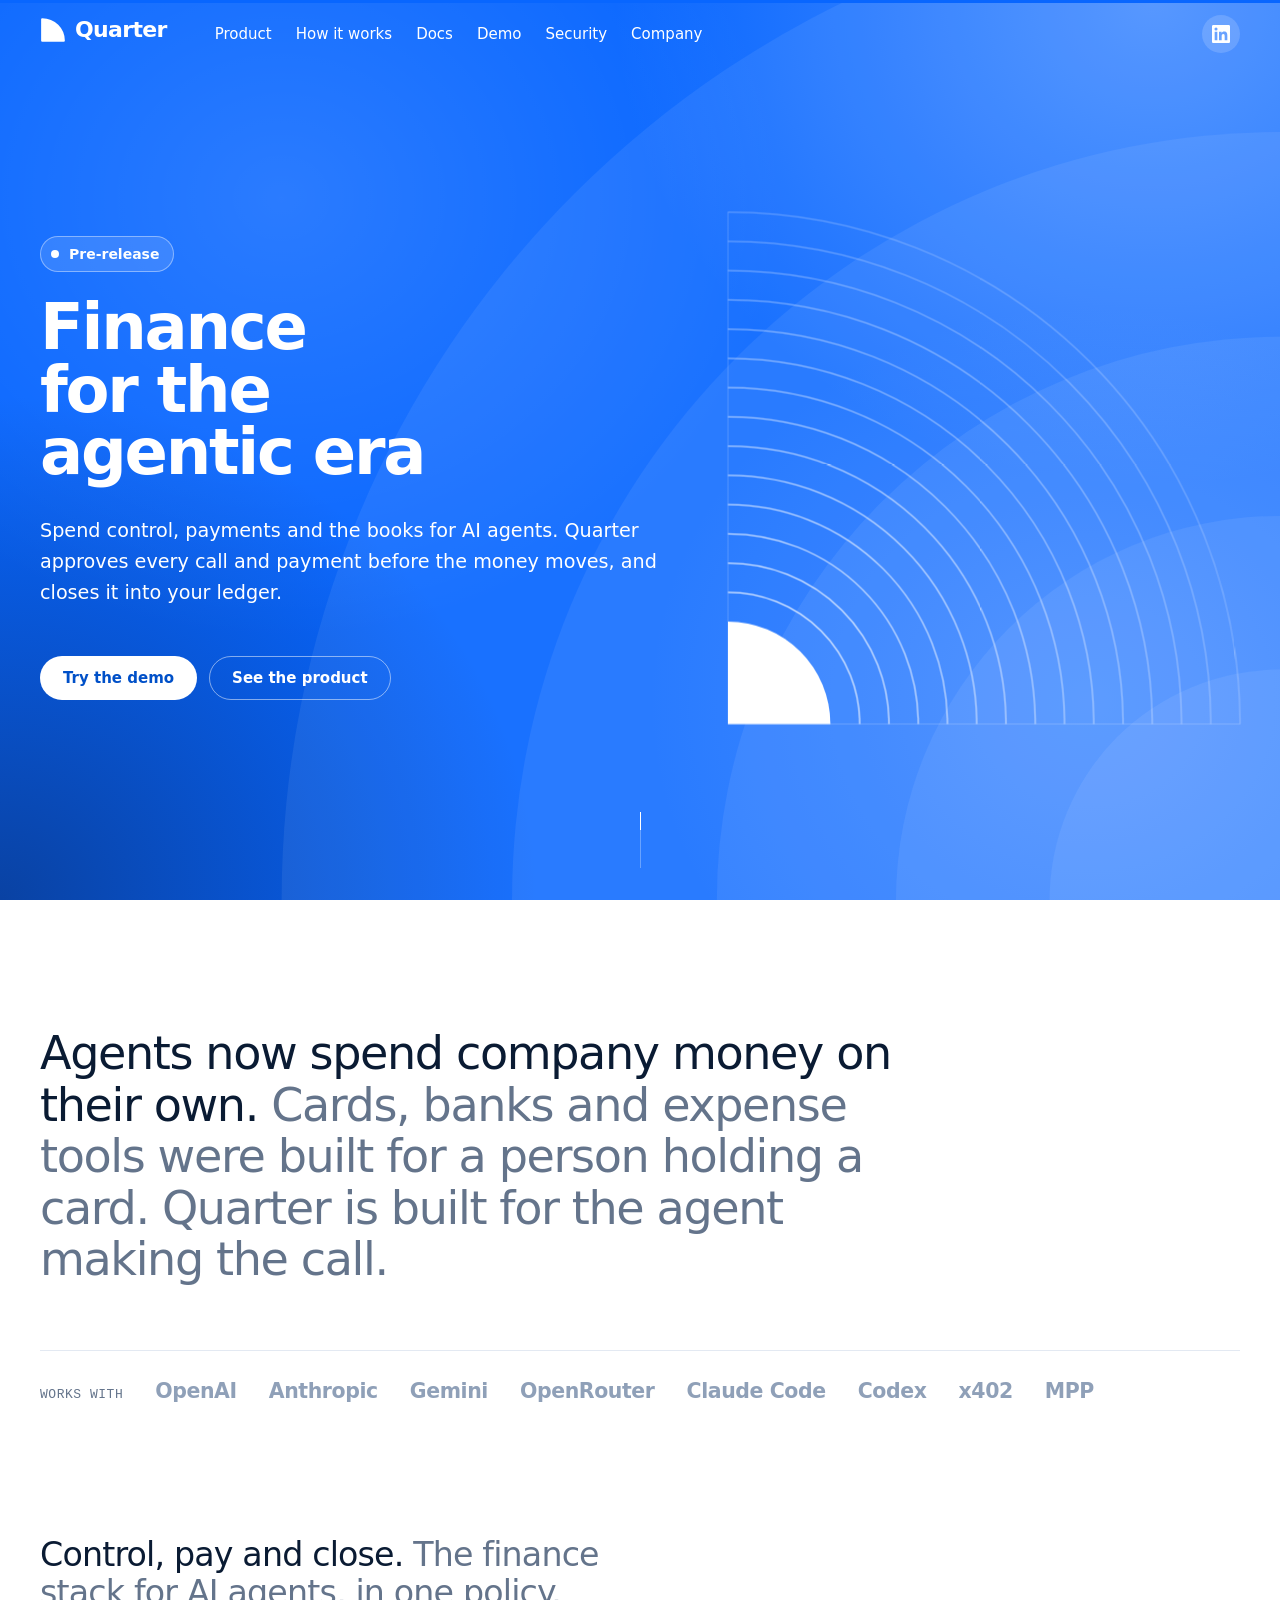
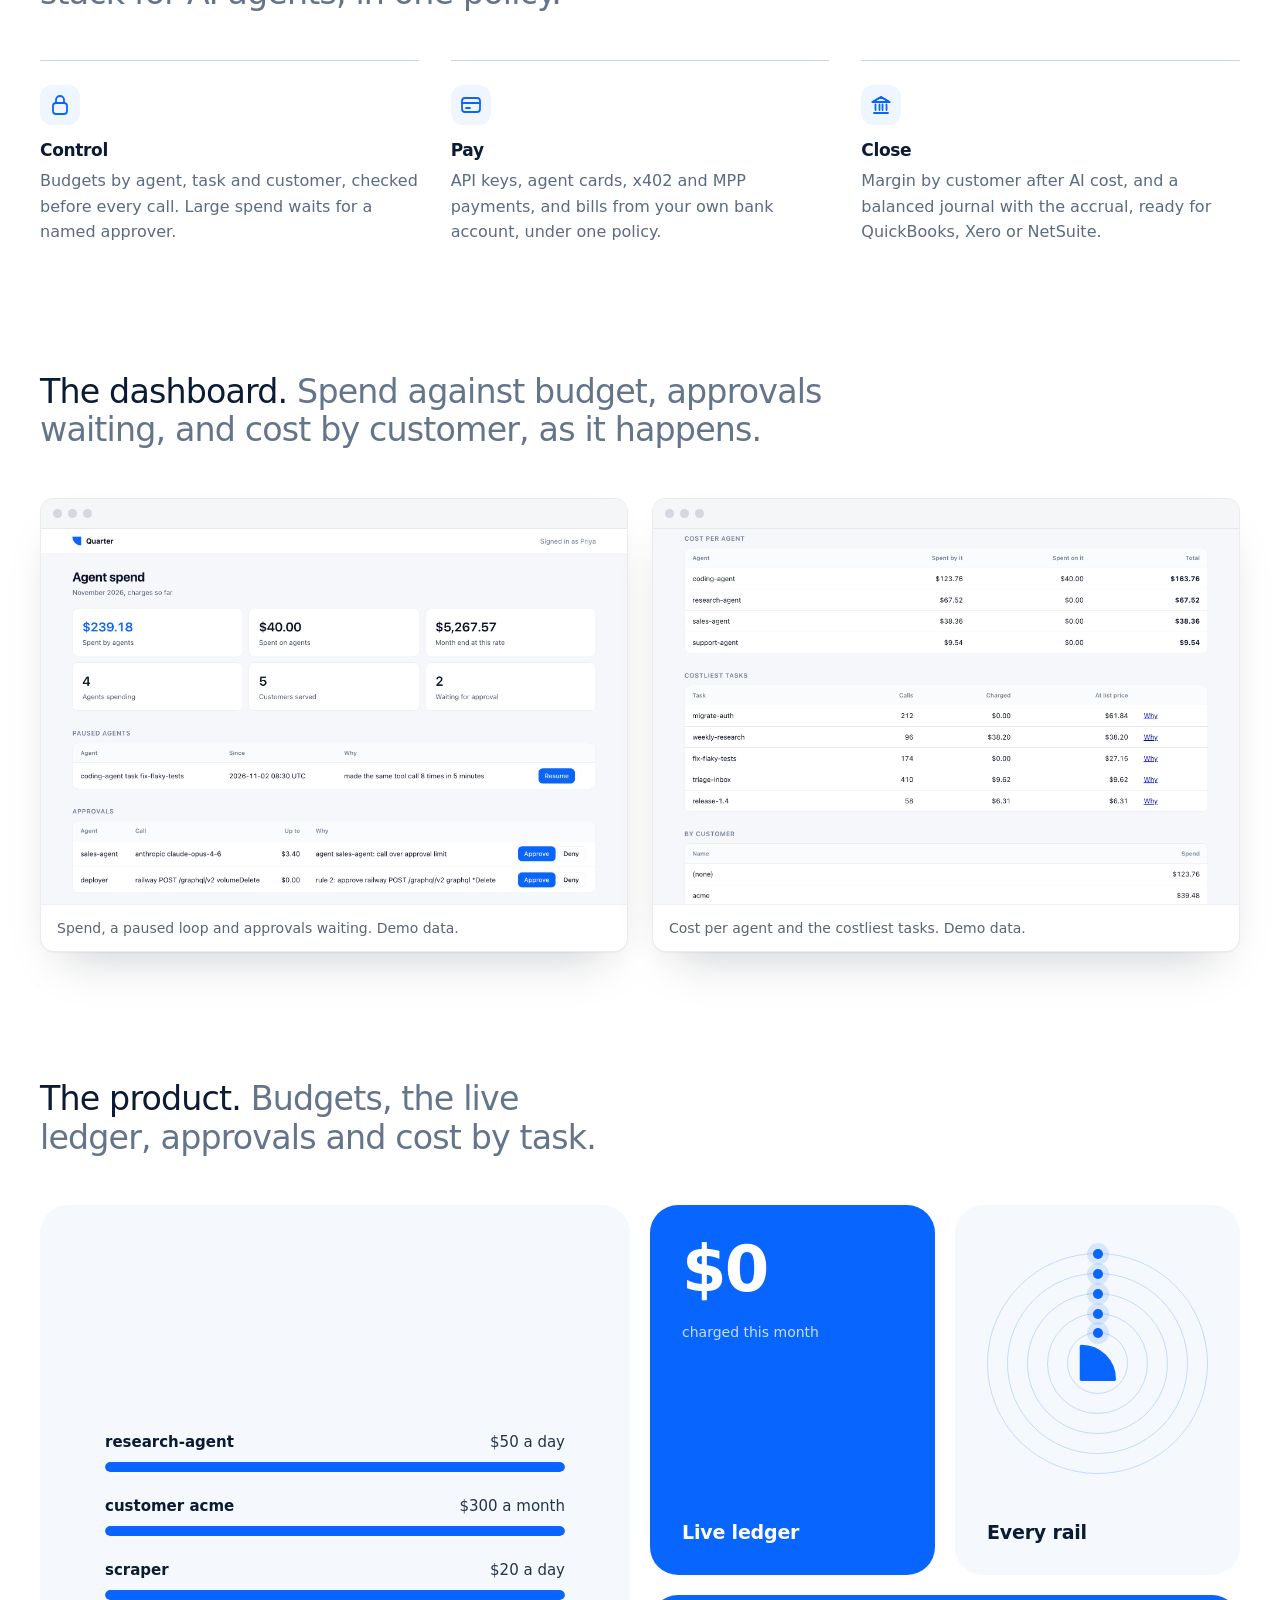
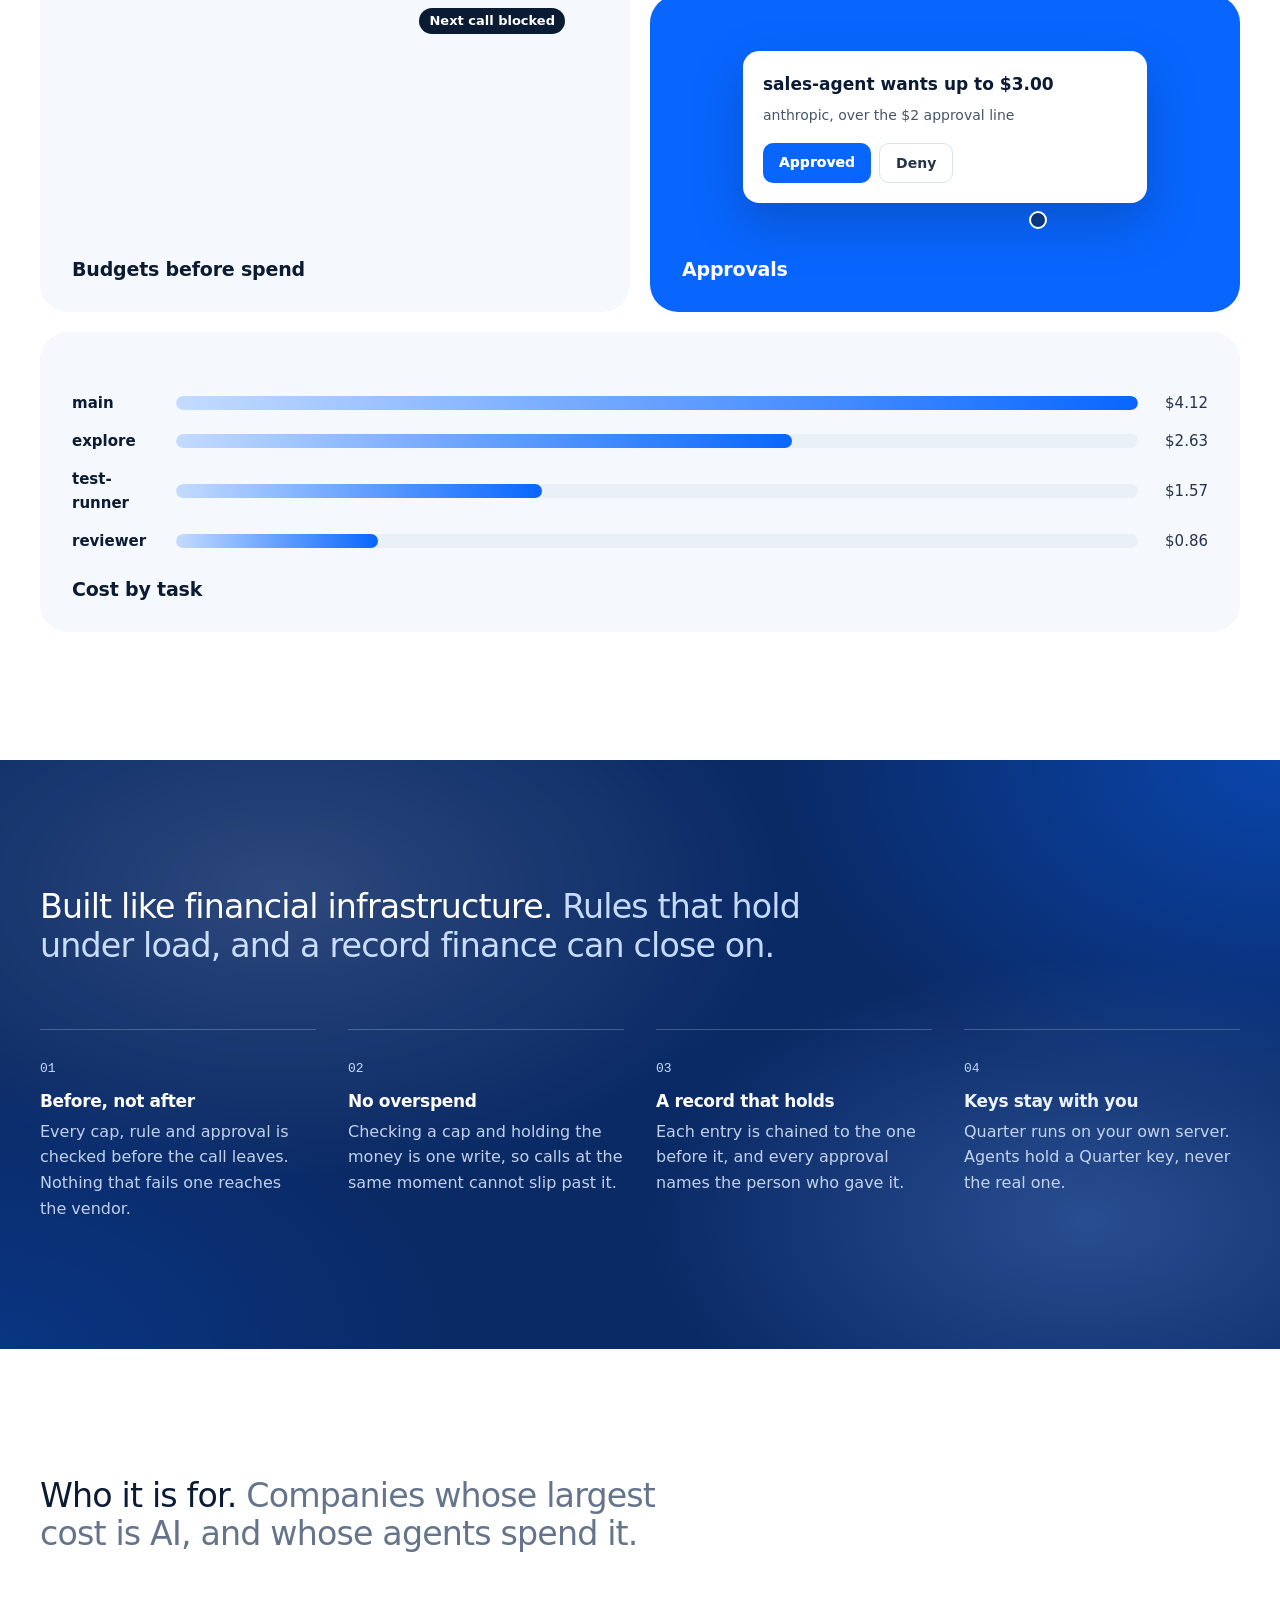
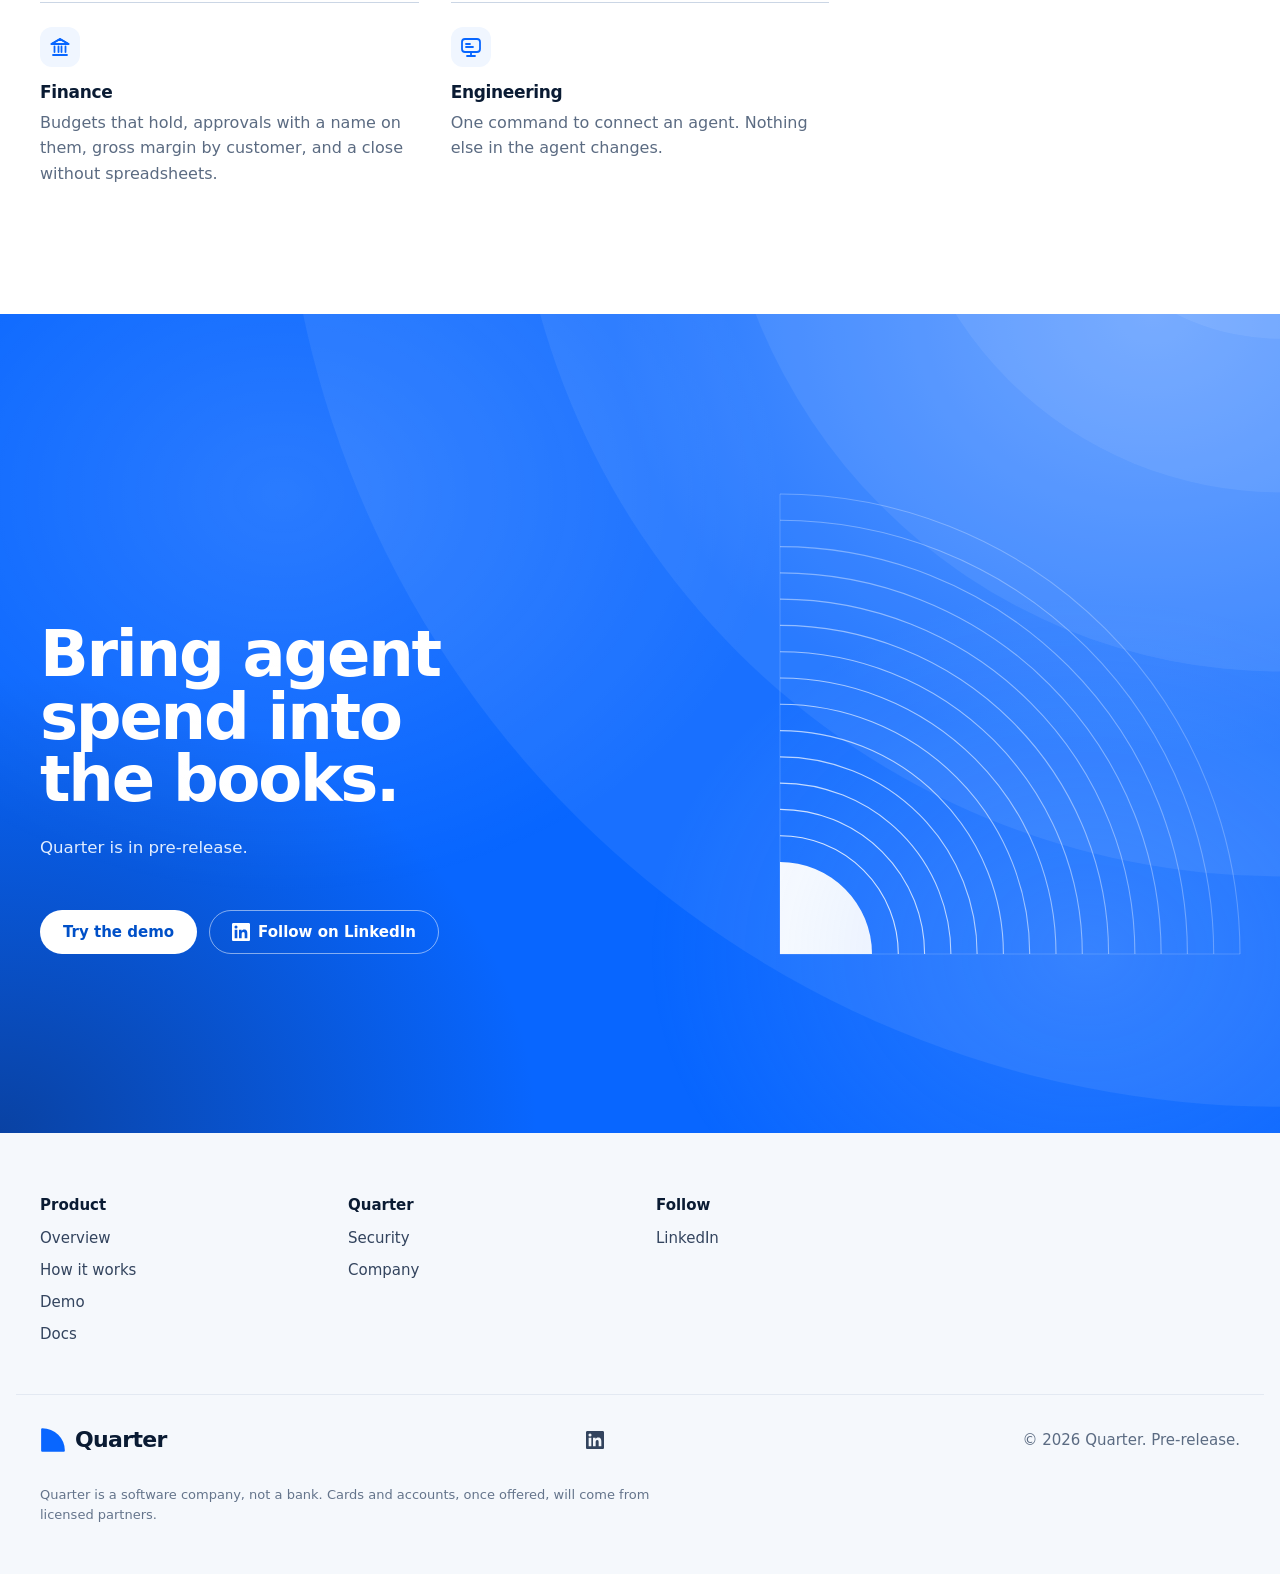
==== commit 05b9a617: "Publish the site from website a32c78e Co-Authored-By: Claude Opus 5.5 <noreply@anthropic.com>" ====
--- a/index.html
+++ b/index.html
@@ -1 +1 @@
-<!DOCTYPE html><html lang="en" class="inter_tight_5229d065-module__q6iYVW__variable inter_c15e96cb-module__0bjUvq__variable ibm_plex_mono_9430b135-module__jXPCDG__variable" data-scroll-behavior="smooth"><head><meta charSet="utf-8"/><meta name="viewport" content="width=device-width, initial-scale=1"/><link rel="preload" href="/_next/static/media/83afe278b6a6bb3c-s.p.2bn3s6zvc0dyp.woff2" as="font" crossorigin="" type="font/woff2"/><link rel="preload" href="/_next/static/media/99e609270109b47d-s.p.40sczeszzbjw1.woff2" as="font" crossorigin="" type="font/woff2"/><link rel="preload" href="/_next/static/media/ab57efd000576a30-s.p.3fofz6dws3mg0.woff2" as="font" crossorigin="" type="font/woff2"/><link rel="preload" href="/_next/static/media/effe91970fc4db64-s.p.0oace-s_gkfks.woff2" as="font" crossorigin="" type="font/woff2"/><link rel="stylesheet" href="/_next/static/chunks/3djaepz4n29ok.css" data-precedence="next"/><link rel="stylesheet" href="/_next/static/chunks/2251kwfu4eb-5.css" data-precedence="next"/><link rel="preload" as="script" fetchPriority="low" href="/_next/static/chunks/2gcx2et6y7w6m.js"/><script src="/_next/static/chunks/10sfps_jfil2b.js" async=""></script><script src="/_next/static/chunks/1zz_seqquae13.js" async=""></script><script src="/_next/static/chunks/3slb6pn3pcx_l.js" async=""></script><script src="/_next/static/chunks/turbopack-1kort7__y8oi7.js" async=""></script><script src="/_next/static/chunks/05mim26jmsupv.js" async=""></script><script src="/_next/static/chunks/1aqx8pw69k2jf.js" async=""></script><script src="/_next/static/chunks/1i-1b_z0lw7yb.js" async=""></script><link rel="preload" href="/_next/static/chunks/0_2-d8jllk5b1.css" as="style"/><meta name="theme-color" content="#ffffff"/><title>Quarter: Finance for the agentic era</title><meta name="description" content="Spend control, payments and the books for AI agents. Quarter approves every call and payment before the money moves, on every rail, and books it to the right customer at month end. Self-hosted. In pre-release."/><meta name="application-name" content="Quarter"/><link rel="manifest" href="/manifest.webmanifest"/><link rel="canonical" href="https://quarterso.github.io/"/><meta property="og:title" content="Quarter: Finance for the agentic era"/><meta property="og:description" content="Spend control, payments and the books for AI agents. Quarter approves every call and payment before the money moves, on every rail, and books it to the right customer at month end. Self-hosted. In pre-release."/><meta property="og:url" content="https://quarterso.github.io/"/><meta property="og:site_name" content="Quarter"/><meta property="og:image" content="https://quarterso.github.io/opengraph-image.png"/><meta property="og:image:type" content="image/png"/><meta property="og:image:width" content="1200"/><meta property="og:image:height" content="630"/><meta property="og:image:alt" content="The Quarter mark and name on Quarter blue"/><meta property="og:type" content="website"/><meta name="twitter:card" content="summary_large_image"/><meta name="twitter:title" content="Quarter: Finance for the agentic era"/><meta name="twitter:description" content="Spend control, payments and the books for AI agents. Quarter approves every call and payment before the money moves, on every rail, and books it to the right customer at month end. Self-hosted. In pre-release."/><meta name="twitter:image" content="https://quarterso.github.io/opengraph-image.png"/><meta name="twitter:image:alt" content="The Quarter mark and name on Quarter blue"/><meta name="twitter:image:type" content="image/png"/><meta name="twitter:image:width" content="1200"/><meta name="twitter:image:height" content="630"/><link rel="icon" href="/favicon.ico?favicon.0du9rzl68-2tj.ico" sizes="48x48" type="image/x-icon"/><link rel="icon" href="/icon.svg?icon.28x9y8qgett7-.svg" sizes="any" type="image/svg+xml"/><link rel="apple-touch-icon" href="/apple-icon.png?apple-icon.22o_u3obtk6q_.png" sizes="180x180" type="image/png"/><meta name="next-size-adjust" content=""/><script src="/_next/static/chunks/0cz1d0mv5g_q7.js" noModule=""></script></head><body><div hidden=""><!--$--><!--/$--></div><a href="#main" class="skip-link">Skip to content</a><header class="Header-module__KHjLKa__header" data-over-hero=""><div class="container Header-module__KHjLKa__bar"><a aria-label="Quarter, home" href="/"><span style="display:inline-flex;align-items:center;gap:9px;font-family:var(--font-display);font-weight:600;font-size:22px;letter-spacing:-0.03em;color:var(--logo-ink, var(--charcoal));line-height:1"><svg width="26" height="26" viewBox="270 270 460 460" aria-hidden="true" focusable="false"><path d="M310 690 L310.0 310.0 A380 380 0 0 1 690.0 690.0 Z" fill="var(--logo-mark, #0866FF)" stroke="var(--logo-mark, #0866FF)" stroke-width="40" stroke-linejoin="round"></path></svg>Quarter</span></a><nav id="site-pages" class="Header-module__KHjLKa__links" aria-label="Pages"><a style="--i:0" href="/product/">Product</a><a style="--i:1" href="/how-it-works/">How it works</a><a style="--i:2" href="/docs/">Docs</a><a style="--i:3" href="/demo/">Demo</a><a style="--i:4" href="/security/">Security</a><a style="--i:5" href="/company/">Company</a></nav><nav class="Header-module__KHjLKa__nav" aria-label="Social"><a href="https://www.linkedin.com/company/quarterso/" class="btn btn-icon btn-sm Header-module__KHjLKa__icon" target="_blank" rel="noopener noreferrer" aria-label="Quarter on LinkedIn"><svg width="18" height="18" viewBox="0 0 24 24" fill="currentColor" aria-hidden="true" focusable="false"><path d="M20.45 20.45h-3.56v-5.57c0-1.33-.02-3.04-1.85-3.04-1.85 0-2.14 1.45-2.14 2.94v5.67H9.35V9h3.41v1.56h.05c.48-.9 1.64-1.85 3.37-1.85 3.6 0 4.27 2.37 4.27 5.46v6.28ZM5.34 7.43a2.06 2.06 0 1 1 0-4.13 2.06 2.06 0 0 1 0 4.13ZM7.12 20.45H3.56V9h3.56v11.45ZM22.22 0H1.77C.79 0 0 .77 0 1.73v20.54C0 23.23.79 24 1.77 24h20.45c.98 0 1.78-.77 1.78-1.73V1.73C24 .77 23.2 0 22.22 0Z"></path></svg></a><button type="button" class="btn btn-icon btn-sm Header-module__KHjLKa__icon Header-module__KHjLKa__menu" aria-label="Open menu" aria-expanded="false" aria-controls="site-pages"><span class="Header-module__KHjLKa__burger" aria-hidden="true"><span></span><span></span></span></button></nav></div><div class="Header-module__KHjLKa__scrim" aria-hidden="true"></div></header><main id="main"><div class="page-enter"><section class="home-module__txgM7a__hero" aria-labelledby="hero-title" data-hero="true" data-glow="true"><svg class="Arcs-module__hwnnka__arcs" data-tone="blue" viewBox="0 0 1000 800" preserveAspectRatio="xMaxYMax slice" aria-hidden="true"><circle cx="1000" cy="800" r="180" class="Arcs-module__hwnnka__ring" style="animation-delay:0s"></circle><circle cx="1000" cy="800" r="300" class="Arcs-module__hwnnka__ring" style="animation-delay:-1.6s"></circle><circle cx="1000" cy="800" r="440" class="Arcs-module__hwnnka__ring" style="animation-delay:-3.2s"></circle><circle cx="1000" cy="800" r="600" class="Arcs-module__hwnnka__ring" style="animation-delay:-4.800000000000001s"></circle><circle cx="1000" cy="800" r="780" class="Arcs-module__hwnnka__ring" style="animation-delay:-6.4s"></circle></svg><div class="container home-module__txgM7a__heroInner"><div><p class="home-module__txgM7a__badge"><span aria-hidden="true"></span>Pre-release</p><h1 id="hero-title" class="home-module__txgM7a__title" aria-label="Finance for the agentic era"><span aria-hidden="true"><span class="home-module__txgM7a__word"><span style="--w:0">Finance</span></span> </span><span aria-hidden="true"><span class="home-module__txgM7a__word"><span style="--w:1">for</span></span> </span><span aria-hidden="true"><span class="home-module__txgM7a__word"><span style="--w:2">the</span></span> </span><span aria-hidden="true"><span class="home-module__txgM7a__word"><span style="--w:3">agentic</span></span> </span><span aria-hidden="true"><span class="home-module__txgM7a__word"><span style="--w:4">era</span></span> </span></h1><p class="home-module__txgM7a__lead">Spend control, payments and the books for AI agents. Quarter approves every call and payment before the money moves, and closes it into your ledger.</p><div class="home-module__txgM7a__ctas"><a class="btn btn-light" href="/demo/">Try the demo</a><a class="btn btn-ghost-light" href="/product/">See the product</a></div></div><div class="home-module__txgM7a__heroArt" aria-hidden="true"><svg class="HeroMark-module__pOpVIG__mark" viewBox="0 0 600 600" aria-hidden="true"><path d="M0 600 L0 480 A120 120 0 0 1 120 600 Z" class="HeroMark-module__pOpVIG__core"></path><path d="M0 445.7 A154.3 154.3 0 0 1 154.3 600" pathLength="1" class="HeroMark-module__pOpVIG__arc" style="--k:0"></path><path d="M0 411.4 A188.6 188.6 0 0 1 188.6 600" pathLength="1" class="HeroMark-module__pOpVIG__arc" style="--k:1"></path><path d="M0 377.1 A222.9 222.9 0 0 1 222.9 600" pathLength="1" class="HeroMark-module__pOpVIG__arc" style="--k:2"></path><path d="M0 342.9 A257.1 257.1 0 0 1 257.1 600" pathLength="1" class="HeroMark-module__pOpVIG__arc" style="--k:3"></path><path d="M0 308.6 A291.4 291.4 0 0 1 291.4 600" pathLength="1" class="HeroMark-module__pOpVIG__arc" style="--k:4"></path><path d="M0 274.3 A325.7 325.7 0 0 1 325.7 600" pathLength="1" class="HeroMark-module__pOpVIG__arc" style="--k:5"></path><path d="M0 240.0 A360.0 360.0 0 0 1 360.0 600" pathLength="1" class="HeroMark-module__pOpVIG__arc" style="--k:6"></path><path d="M0 205.7 A394.3 394.3 0 0 1 394.3 600" pathLength="1" class="HeroMark-module__pOpVIG__arc" style="--k:7"></path><path d="M0 171.4 A428.6 428.6 0 0 1 428.6 600" pathLength="1" class="HeroMark-module__pOpVIG__arc" style="--k:8"></path><path d="M0 137.1 A462.9 462.9 0 0 1 462.9 600" pathLength="1" class="HeroMark-module__pOpVIG__arc" style="--k:9"></path><path d="M0 102.9 A497.1 497.1 0 0 1 497.1 600" pathLength="1" class="HeroMark-module__pOpVIG__arc" style="--k:10"></path><path d="M0 68.6 A531.4 531.4 0 0 1 531.4 600" pathLength="1" class="HeroMark-module__pOpVIG__arc" style="--k:11"></path><path d="M0 34.3 A565.7 565.7 0 0 1 565.7 600" pathLength="1" class="HeroMark-module__pOpVIG__arc" style="--k:12"></path><path d="M0 0.0 A600.0 600.0 0 0 1 600.0 600" pathLength="1" class="HeroMark-module__pOpVIG__arc" style="--k:13"></path><path d="M0 0 L0 600 L600 600" class="HeroMark-module__pOpVIG__axis"></path></svg></div></div><a href="#why" class="home-module__txgM7a__scrollCue" aria-label="Scroll down"><span></span></a></section><section id="why" class="container home-module__txgM7a__statement" aria-label="Why Quarter"><p data-reveal="true"><strong>Agents now spend company money on their own.</strong> Cards, banks and expense tools were built for a person holding a card. Quarter is built for the agent making the call.</p><div class="home-module__txgM7a__worksWith" data-reveal="true"><h2>Works with</h2><ul><li>OpenAI</li><li>Anthropic</li><li>Gemini</li><li>OpenRouter</li><li>Claude Code</li><li>Codex</li><li>x402</li><li>MPP</li></ul></div></section><section id="budgets" class="container Page-module__ksKtXW__section"><h2 class="Page-module__ksKtXW__sectionHead" data-reveal="true">Control, pay and close<!-- -->. <span>The finance stack for AI agents, in one policy.</span></h2><ul class="Page-module__ksKtXW__features"><li data-reveal="true" style="--reveal-delay:0ms"><span class="Page-module__ksKtXW__featureIcon"><svg width="24" height="24" viewBox="0 0 24 24" fill="none" stroke="currentColor" stroke-width="1.8" stroke-linecap="round" stroke-linejoin="round" aria-hidden="true" focusable="false"><rect x="5" y="10" width="14" height="11" rx="3" class="icon-tone"></rect><path d="M8 10V7a4 4 0 0 1 8 0v3"></path></svg></span><h3>Control</h3><p>Budgets by agent, task and customer, checked before every call. Large spend waits for a named approver.</p></li><li data-reveal="true" style="--reveal-delay:80ms"><span class="Page-module__ksKtXW__featureIcon"><svg width="24" height="24" viewBox="0 0 24 24" fill="none" stroke="currentColor" stroke-width="1.8" stroke-linecap="round" stroke-linejoin="round" aria-hidden="true" focusable="false"><rect x="3" y="5" width="18" height="14" rx="3" class="icon-tone"></rect><path d="M3 10h18M7 15h4"></path></svg></span><h3>Pay</h3><p>API keys, agent cards on your own Stripe Issuing, and x402 and MPP payments, under one policy, with signed proof for the seller.</p></li><li data-reveal="true" style="--reveal-delay:160ms"><span class="Page-module__ksKtXW__featureIcon"><svg width="24" height="24" viewBox="0 0 24 24" fill="none" stroke="currentColor" stroke-width="1.8" stroke-linecap="round" stroke-linejoin="round" aria-hidden="true" focusable="false"><path d="M3.5 9 12 4l8.5 5z" class="icon-tone"></path><path d="M3.5 9 12 4l8.5 5M5 20h14M6.5 11.5v5.5M10.5 11.5v5.5M13.5 11.5v5.5M17.5 11.5v5.5"></path></svg></span><h3>Close</h3><p>Margin by customer after AI cost, and a balanced journal with the accrual, ready for QuickBooks, Xero or NetSuite.</p></li></ul></section><section class="container Page-module__ksKtXW__section"><h2 class="Page-module__ksKtXW__sectionHead" data-reveal="true">The dashboard<!-- -->. <span>Spend against budget, approvals waiting, and cost by customer, as it happens.</span></h2><div class="Page-module__ksKtXW__screens" data-reveal="true"><figure class="Page-module__ksKtXW__screen"><div class="Page-module__ksKtXW__screenBar" aria-hidden="true"><span></span><span></span><span></span></div><img src="/renders/ledger-overview.jpg" alt="Spend, a paused loop and approvals waiting" width="2000" height="1281" loading="lazy"/><figcaption>Spend, a paused loop and approvals waiting<!-- -->. Demo data.</figcaption></figure><figure class="Page-module__ksKtXW__screen"><div class="Page-module__ksKtXW__screenBar" aria-hidden="true"><span></span><span></span><span></span></div><img src="/renders/ledger-tasks.jpg" alt="Cost per agent and the costliest tasks" width="2000" height="1281" loading="lazy"/><figcaption>Cost per agent and the costliest tasks<!-- -->. Demo data.</figcaption></figure></div></section><section id="work" class="container home-module__txgM7a__section" aria-labelledby="work-title"><h2 id="work-title" class="home-module__txgM7a__h2" data-reveal="true">The product. <span>Budgets, the live ledger, approvals and cost by task.</span></h2><div class="home-module__txgM7a__bento"><article class="home-module__txgM7a__panel home-module__txgM7a__big" data-reveal="true"><div class="home-module__txgM7a__visual"><ul class="Product-module__tu0Y7W__caps" aria-hidden="true"><li style="--fill:0.46;--i:0"><div class="Product-module__tu0Y7W__capLabel"><span>research-agent</span><span>$50 a day</span></div><span class="Product-module__tu0Y7W__capBar"><i></i></span></li><li style="--fill:0.72;--i:1"><div class="Product-module__tu0Y7W__capLabel"><span>customer acme</span><span>$300 a month</span></div><span class="Product-module__tu0Y7W__capBar"><i></i></span></li><li style="--fill:1;--i:2"><div class="Product-module__tu0Y7W__capLabel"><span>scraper</span><span>$20 a day</span></div><span class="Product-module__tu0Y7W__capBar"><i></i></span><span class="Product-module__tu0Y7W__blocked">Next call blocked</span></li></ul></div><h3>Budgets before spend</h3></article><article class="home-module__txgM7a__panel home-module__txgM7a__blue" data-reveal="true" style="--reveal-delay:80ms"><div class="home-module__txgM7a__visual home-module__txgM7a__totalWrap"><div class="Product-module__tu0Y7W__running" aria-hidden="true"><span class="Product-module__tu0Y7W__runningNumber"></span><span class="Product-module__tu0Y7W__runningLabel">charged this month</span></div></div><h3>Live ledger</h3></article><article class="home-module__txgM7a__panel" data-reveal="true" style="--reveal-delay:160ms"><div class="home-module__txgM7a__visual"><div class="Visuals-module__dN1Bxq__orbits" aria-hidden="true"><span class="Visuals-module__dN1Bxq__ring" style="--i:0"><i></i></span><span class="Visuals-module__dN1Bxq__ring" style="--i:1"><i></i></span><span class="Visuals-module__dN1Bxq__ring" style="--i:2"><i></i></span><span class="Visuals-module__dN1Bxq__ring" style="--i:3"><i></i></span><span class="Visuals-module__dN1Bxq__ring" style="--i:4"><i></i></span><svg class="Visuals-module__dN1Bxq__core" viewBox="270 270 460 460"><path d="M310 690 L310 310 A380 380 0 0 1 690 690 Z" stroke-width="40" stroke-linejoin="round"></path></svg></div></div><h3>Every rail</h3></article><article class="home-module__txgM7a__panel home-module__txgM7a__blue home-module__txgM7a__span2" data-reveal="true" style="--reveal-delay:240ms"><div class="home-module__txgM7a__visual"><div class="Product-module__tu0Y7W__approval" aria-hidden="true"><div class="Product-module__tu0Y7W__request"><span class="Product-module__tu0Y7W__reqTitle">sales-agent wants up to $3.00</span><span class="Product-module__tu0Y7W__reqSub">anthropic, over the $2 approval line</span><span class="Product-module__tu0Y7W__buttons"><span class="Product-module__tu0Y7W__approve"><b>Approve</b><b>Approved</b></span><span class="Product-module__tu0Y7W__deny">Deny</span></span></div><span class="Product-module__tu0Y7W__cursor"></span></div></div><h3>Approvals</h3></article><article class="home-module__txgM7a__panel home-module__txgM7a__wide" data-reveal="true"><div class="home-module__txgM7a__visual home-module__txgM7a__customersWrap"><ul class="Product-module__tu0Y7W__customers" aria-hidden="true"><li style="--share:1;--i:0"><span class="Product-module__tu0Y7W__custName">main</span><span class="Product-module__tu0Y7W__custBar"><i></i></span><span class="Product-module__tu0Y7W__custAmount">$4.12</span></li><li style="--share:0.64;--i:1"><span class="Product-module__tu0Y7W__custName">explore</span><span class="Product-module__tu0Y7W__custBar"><i></i></span><span class="Product-module__tu0Y7W__custAmount">$2.63</span></li><li style="--share:0.38;--i:2"><span class="Product-module__tu0Y7W__custName">test-runner</span><span class="Product-module__tu0Y7W__custBar"><i></i></span><span class="Product-module__tu0Y7W__custAmount">$1.57</span></li><li style="--share:0.21;--i:3"><span class="Product-module__tu0Y7W__custName">reviewer</span><span class="Product-module__tu0Y7W__custBar"><i></i></span><span class="Product-module__tu0Y7W__custAmount">$0.86</span></li></ul></div><h3>Cost by task</h3></article></div></section><section class="home-module__txgM7a__infra" aria-labelledby="infra-title" data-glow="true"><div class="container"><h2 id="infra-title" data-reveal="true">Built like financial infrastructure. <span>Rules that hold under load, and a record finance can close on.</span></h2><ol class="home-module__txgM7a__guarantees"><li data-reveal="true" style="--reveal-delay:0ms"><span>01</span><h3>Before, not after</h3><p>Every cap, rule and approval is checked before the call leaves. Nothing that fails one reaches the vendor.</p></li><li data-reveal="true" style="--reveal-delay:80ms"><span>02</span><h3>No overspend</h3><p>Checking a cap and holding the money is one write, so calls at the same moment cannot slip past it.</p></li><li data-reveal="true" style="--reveal-delay:160ms"><span>03</span><h3>A record that holds</h3><p>Each entry is chained to the one before it, and every approval names the person who gave it.</p></li><li data-reveal="true" style="--reveal-delay:240ms"><span>04</span><h3>Keys stay with you</h3><p>Quarter runs on your own server. Agents hold a Quarter key, never the real one.</p></li></ol></div></section><section class="container Page-module__ksKtXW__section"><h2 class="Page-module__ksKtXW__sectionHead" data-reveal="true">Who it is for<!-- -->. <span>Companies whose largest cost is AI, and whose agents spend it.</span></h2><ul class="Page-module__ksKtXW__features"><li data-reveal="true" style="--reveal-delay:0ms"><span class="Page-module__ksKtXW__featureIcon"><svg width="24" height="24" viewBox="0 0 24 24" fill="none" stroke="currentColor" stroke-width="1.8" stroke-linecap="round" stroke-linejoin="round" aria-hidden="true" focusable="false"><path d="M3.5 9 12 4l8.5 5z" class="icon-tone"></path><path d="M3.5 9 12 4l8.5 5M5 20h14M6.5 11.5v5.5M10.5 11.5v5.5M13.5 11.5v5.5M17.5 11.5v5.5"></path></svg></span><h3>Finance</h3><p>Budgets that hold, approvals with a name on them, gross margin by customer, and a close without spreadsheets.</p></li><li data-reveal="true" style="--reveal-delay:80ms"><span class="Page-module__ksKtXW__featureIcon"><svg width="24" height="24" viewBox="0 0 24 24" fill="none" stroke="currentColor" stroke-width="1.8" stroke-linecap="round" stroke-linejoin="round" aria-hidden="true" focusable="false"><rect x="3" y="4" width="18" height="13" rx="3" class="icon-tone"></rect><path d="M8 21h8M12 17v4M7 9h4M7 12h7"></path></svg></span><h3>Engineering</h3><p>One command to connect an agent. Nothing else in the agent changes.</p></li></ul></section><section id="contact" class="home-module__txgM7a__closing" aria-labelledby="contact-title" data-glow="true"><svg class="Arcs-module__hwnnka__arcs" data-tone="blue" viewBox="0 0 1000 800" preserveAspectRatio="xMaxYMax slice" aria-hidden="true"><circle cx="1000" cy="0" r="180" class="Arcs-module__hwnnka__ring" style="animation-delay:0s"></circle><circle cx="1000" cy="0" r="300" class="Arcs-module__hwnnka__ring" style="animation-delay:-1.6s"></circle><circle cx="1000" cy="0" r="440" class="Arcs-module__hwnnka__ring" style="animation-delay:-3.2s"></circle><circle cx="1000" cy="0" r="600" class="Arcs-module__hwnnka__ring" style="animation-delay:-4.800000000000001s"></circle><circle cx="1000" cy="0" r="780" class="Arcs-module__hwnnka__ring" style="animation-delay:-6.4s"></circle></svg><div class="container home-module__txgM7a__closingInner" data-reveal="true"><div><h2 id="contact-title">Bring agent spend into the books.</h2><p class="home-module__txgM7a__closingNote">Quarter is in pre-release.</p><div class="home-module__txgM7a__ctas"><a class="btn btn-light" href="/demo/">Try the demo</a><a href="https://www.linkedin.com/company/quarterso/" class="btn btn-ghost-light" target="_blank" rel="noopener noreferrer"><svg width="18" height="18" viewBox="0 0 24 24" fill="currentColor" aria-hidden="true" focusable="false"><path d="M20.45 20.45h-3.56v-5.57c0-1.33-.02-3.04-1.85-3.04-1.85 0-2.14 1.45-2.14 2.94v5.67H9.35V9h3.41v1.56h.05c.48-.9 1.64-1.85 3.37-1.85 3.6 0 4.27 2.37 4.27 5.46v6.28ZM5.34 7.43a2.06 2.06 0 1 1 0-4.13 2.06 2.06 0 0 1 0 4.13ZM7.12 20.45H3.56V9h3.56v11.45ZM22.22 0H1.77C.79 0 0 .77 0 1.73v20.54C0 23.23.79 24 1.77 24h20.45c.98 0 1.78-.77 1.78-1.73V1.73C24 .77 23.2 0 22.22 0Z"></path></svg>Follow on LinkedIn</a></div></div><div class="home-module__txgM7a__closingArt" aria-hidden="true"><svg class="HeroMark-module__pOpVIG__mark" viewBox="0 0 600 600" aria-hidden="true"><path d="M0 600 L0 480 A120 120 0 0 1 120 600 Z" class="HeroMark-module__pOpVIG__core"></path><path d="M0 445.7 A154.3 154.3 0 0 1 154.3 600" pathLength="1" class="HeroMark-module__pOpVIG__arc" style="--k:0"></path><path d="M0 411.4 A188.6 188.6 0 0 1 188.6 600" pathLength="1" class="HeroMark-module__pOpVIG__arc" style="--k:1"></path><path d="M0 377.1 A222.9 222.9 0 0 1 222.9 600" pathLength="1" class="HeroMark-module__pOpVIG__arc" style="--k:2"></path><path d="M0 342.9 A257.1 257.1 0 0 1 257.1 600" pathLength="1" class="HeroMark-module__pOpVIG__arc" style="--k:3"></path><path d="M0 308.6 A291.4 291.4 0 0 1 291.4 600" pathLength="1" class="HeroMark-module__pOpVIG__arc" style="--k:4"></path><path d="M0 274.3 A325.7 325.7 0 0 1 325.7 600" pathLength="1" class="HeroMark-module__pOpVIG__arc" style="--k:5"></path><path d="M0 240.0 A360.0 360.0 0 0 1 360.0 600" pathLength="1" class="HeroMark-module__pOpVIG__arc" style="--k:6"></path><path d="M0 205.7 A394.3 394.3 0 0 1 394.3 600" pathLength="1" class="HeroMark-module__pOpVIG__arc" style="--k:7"></path><path d="M0 171.4 A428.6 428.6 0 0 1 428.6 600" pathLength="1" class="HeroMark-module__pOpVIG__arc" style="--k:8"></path><path d="M0 137.1 A462.9 462.9 0 0 1 462.9 600" pathLength="1" class="HeroMark-module__pOpVIG__arc" style="--k:9"></path><path d="M0 102.9 A497.1 497.1 0 0 1 497.1 600" pathLength="1" class="HeroMark-module__pOpVIG__arc" style="--k:10"></path><path d="M0 68.6 A531.4 531.4 0 0 1 531.4 600" pathLength="1" class="HeroMark-module__pOpVIG__arc" style="--k:11"></path><path d="M0 34.3 A565.7 565.7 0 0 1 565.7 600" pathLength="1" class="HeroMark-module__pOpVIG__arc" style="--k:12"></path><path d="M0 0.0 A600.0 600.0 0 0 1 600.0 600" pathLength="1" class="HeroMark-module__pOpVIG__arc" style="--k:13"></path><path d="M0 0 L0 600 L600 600" class="HeroMark-module__pOpVIG__axis"></path></svg></div></div></section><!--$--><!--/$--></div></main><footer class="Footer-module__yg9ahW__footer"><div class="container Footer-module__yg9ahW__top"><div><h2>Product</h2><ul><li><a href="/product/">Overview</a></li><li><a href="/how-it-works/">How it works</a></li><li><a href="/demo/">Demo</a></li><li><a href="/docs/">Docs</a></li></ul></div><div><h2>Quarter</h2><ul><li><a href="/security/">Security</a></li><li><a href="/company/">Company</a></li></ul></div><div><h2>Follow</h2><ul><li><a href="https://www.linkedin.com/company/quarterso/" target="_blank" rel="noopener noreferrer">LinkedIn</a></li></ul></div></div><div class="container Footer-module__yg9ahW__bottom"><span style="display:inline-flex;align-items:center;gap:9px;font-family:var(--font-display);font-weight:600;font-size:22px;letter-spacing:-0.03em;color:var(--logo-ink, var(--charcoal));line-height:1"><svg width="26" height="26" viewBox="270 270 460 460" aria-hidden="true" focusable="false"><path d="M310 690 L310.0 310.0 A380 380 0 0 1 690.0 690.0 Z" fill="var(--logo-mark, #0866FF)" stroke="var(--logo-mark, #0866FF)" stroke-width="40" stroke-linejoin="round"></path></svg>Quarter</span><span class="Footer-module__yg9ahW__socials"><a href="https://www.linkedin.com/company/quarterso/" class="Footer-module__yg9ahW__social" target="_blank" rel="noopener noreferrer" aria-label="Quarter on LinkedIn"><svg width="18" height="18" viewBox="0 0 24 24" fill="currentColor" aria-hidden="true" focusable="false"><path d="M20.45 20.45h-3.56v-5.57c0-1.33-.02-3.04-1.85-3.04-1.85 0-2.14 1.45-2.14 2.94v5.67H9.35V9h3.41v1.56h.05c.48-.9 1.64-1.85 3.37-1.85 3.6 0 4.27 2.37 4.27 5.46v6.28ZM5.34 7.43a2.06 2.06 0 1 1 0-4.13 2.06 2.06 0 0 1 0 4.13ZM7.12 20.45H3.56V9h3.56v11.45ZM22.22 0H1.77C.79 0 0 .77 0 1.73v20.54C0 23.23.79 24 1.77 24h20.45c.98 0 1.78-.77 1.78-1.73V1.73C24 .77 23.2 0 22.22 0Z"></path></svg></a></span><p>© <!-- -->2026<!-- --> <!-- -->Quarter<!-- -->. Pre-release.</p></div><div class="container Footer-module__yg9ahW__legal"><p>Quarter is a software company, not a bank. Cards and accounts, once offered, will come from licensed partners.</p></div></footer><script src="/_next/static/chunks/2gcx2et6y7w6m.js" id="_R_" async=""></script><script>(self.__next_f=self.__next_f||[]).push([0])</script><script>self.__next_f.push([1,"1:\"$Sreact.fragment\"\n2:I[93983,[\"/_next/static/chunks/05mim26jmsupv.js\"],\"Header\"]\n3:I[11474,[\"/_next/static/chunks/1aqx8pw69k2jf.js\"],\"default\"]\n4:I[39897,[\"/_next/static/chunks/1aqx8pw69k2jf.js\"],\"default\"]\n5:I[56448,[\"/_next/static/chunks/05mim26jmsupv.js\",\"/_next/static/chunks/1i-1b_z0lw7yb.js\"],\"\"]\na:I[65192,[\"/_next/static/chunks/05mim26jmsupv.js\"],\"default\",1]\n:HL[\"/_next/static/chunks/3djaepz4n29ok.css\",\"style\"]\n:HL[\"/_next/static/media/83afe278b6a6bb3c-s.p.2bn3s6zvc0dyp.woff2\",\"font\",{\"crossOrigin\":\"\",\"type\":\"font/woff2\"}]\n:HL[\"/_next/static/media/99e609270109b47d-s.p.40sczeszzbjw1.woff2\",\"font\",{\"crossOrigin\":\"\",\"type\":\"font/woff2\"}]\n:HL[\"/_next/static/media/ab57efd000576a30-s.p.3fofz6dws3mg0.woff2\",\"font\",{\"crossOrigin\":\"\",\"type\":\"font/woff2\"}]\n:HL[\"/_next/static/media/effe91970fc4db64-s.p.0oace-s_gkfks.woff2\",\"font\",{\"crossOrigin\":\"\",\"type\":\"font/woff2\"}]\n:HL[\"/_next/static/chunks/2251kwfu4eb-5.css\",\"style\"]\n:HL[\"/_next/static/chunks/0_2-d8jllk5b1.css\",\"style\"]\n0:{\"P\":null,\"c\":[\"\",\"\"],\"q\":\"\",\"i\":false,\"f\":[[[\"\",{\"children\":[\"__PAGE__\",{},\"$undefined\",\"$undefined\",4608]},\"$undefined\",\"$undefined\",4624],[[\"$\",\"$1\",\"c\",{\"children\":[[[\"$\",\"link\",\"0\",{\"rel\":\"stylesheet\",\"href\":\"/_next/static/chunks/3djaepz4n29ok.css\",\"precedence\":\"next\",\"crossOrigin\":\"$undefined\",\"nonce\":\"$undefined\"}],[\"$\",\"script\",\"script-0\",{\"src\":\"/_next/static/chunks/05mim26jmsupv.js\",\"async\":true,\"nonce\":\"$undefined\"}]],[\"$\",\"html\",null,{\"lang\":\"en\",\"className\":\"inter_tight_5229d065-module__q6iYVW__variable inter_c15e96cb-module__0bjUvq__variable ibm_plex_mono_9430b135-module__jXPCDG__variable\",\"data-scroll-behavior\":\"smooth\",\"children\":[\"$\",\"body\",null,{\"children\":[[\"$\",\"a\",null,{\"href\":\"#main\",\"className\":\"skip-link\",\"children\":\"Skip to content\"}],[\"$\",\"$L2\",null,{}],[\"$\",\"main\",null,{\"id\":\"main\",\"children\":[\"$\",\"$L3\",null,{\"parallelRouterKey\":\"children\",\"error\":\"$undefined\",\"errorStyles\":\"$undefined\",\"errorScripts\":\"$undefined\",\"template\":[\"$\",\"div\",null,{\"className\":\"page-enter\",\"children\":[\"$\",\"$L4\",null,{}]}],\"templateStyles\":[],\"templateScripts\":null,\"notFound\":[[\"$\",\"section\",null,{\"data-hero\":true,\"className\":\"section-dark not-found-module__sxuMuG__wrap\",\"aria-labelledby\":\"nf-title\",\"children\":[\"$\",\"div\",null,{\"className\":\"container not-found-module__sxuMuG__inner\",\"children\":[[\"$\",\"p\",null,{\"className\":\"not-found-module__sxuMuG__meta\",\"children\":[[\"$\",\"span\",null,{\"children\":\"404\"}],[\"$\",\"span\",null,{\"children\":\"not_found\"}]]}],[\"$\",\"h1\",null,{\"id\":\"nf-title\",\"className\":\"display not-found-module__sxuMuG__title\",\"children\":\"We could not find that page.\"}],[\"$\",\"div\",null,{\"className\":\"not-found-module__sxuMuG__foot\",\"children\":[[\"$\",\"p\",null,{\"children\":\"The link may be old, or the page may have moved.\"}],[\"$\",\"div\",null,{\"className\":\"not-found-module__sxuMuG__actions\",\"children\":[\"$\",\"$L5\",null,{\"href\":\"/\",\"className\":\"btn btn-light\",\"children\":[\"Go home \",[\"$\",\"svg\",null,{\"width\":16,\"height\":16,\"viewBox\":\"0 0 24 24\",\"fill\":\"none\",\"stroke\":\"currentColor\",\"strokeWidth\":1.8,\"strokeLinecap\":\"round\",\"strokeLinejoin\":\"round\",\"aria-hidden\":\"true\",\"focusable\":\"false\",\"className\":\"$undefined\",\"children\":[\"$\",\"path\",null,{\"d\":\"M5 12h14m-5-5 5 5-5 5\"}]}]]}]}]]}]]}]}],[[\"$\",\"link\",\"0\",{\"rel\":\"stylesheet\",\"href\":\"/_next/static/chunks/0_2-d8jllk5b1.css\",\"precedence\":\"next\",\"crossOrigin\":\"$undefined\",\"nonce\":\"$undefined\"}]]],\"forbidden\":\"$undefined\",\"unauthorized\":\"$undefined\"}]}],[\"$\",\"footer\",null,{\"className\":\"Footer-module__yg9ahW__footer\",\"children\":[[\"$\",\"div\",null,{\"className\":\"container Footer-module__yg9ahW__top\",\"children\":[[\"$\",\"div\",\"Product\",{\"children\":[[\"$\",\"h2\",null,{\"children\":\"Product\"}],[\"$\",\"ul\",null,{\"children\":[[\"$\",\"li\",\"Overview\",{\"children\":[\"$\",\"$L5\",null,{\"href\":\"/product\",\"children\":\"Overview\"}]}],[\"$\",\"li\",\"How it works\",{\"children\":[\"$\",\"$L5\",null,{\"href\":\"/how-it-works\",\"children\":\"How it works\"}]}],[\"$\",\"li\",\"Demo\",{\"children\":[\"$\",\"$L5\",null,{\"href\":\"/demo\",\"children\":\"Demo\"}]}],[\"$\",\"li\",\"Docs\",{\"children\":[\"$\",\"$L5\",null,{\"href\":\"/docs\",\"children\":\"Docs\"}]}]]}]]}],[\"$\",\"div\",\"Quarter\",{\"children\":[[\"$\",\"h2\",null,{\"children\":\"Quarter\"}],[\"$\",\"ul\",null,{\"children\":[[\"$\",\"li\",\"Security\",{\"children\":[\"$\",\"$L5\",null,{\"href\":\"/security\",\"children\":\"Security\"}]}],[\"$\",\"li\",\"Company\",{\"children\":[\"$\",\"$L5\",null,{\"href\":\"/company\",\"children\":\"Company\"}]}]]}]]}],[\"$\",\"div\",\"Follow\",{\"children\":[[\"$\",\"h2\",null,{\"children\":\"Follow\"}],[\"$\",\"ul\",null,{\"children\":[[\"$\",\"li\",\"LinkedIn\",{\"children\":[\"$\",\"a\",null,{\"href\":\"https://www.linkedin.com/company/quarterso/\",\"target\":\"_blank\",\"rel\":\"noopener noreferrer\",\"children\":\"LinkedIn\"}]}]]}]]}]]}],[\"$\",\"div\",null,{\"className\":\"container Footer-module__yg9ahW__bottom\",\"children\":[[\"$\",\"span\",null,{\"style\":{\"display\":\"inline-flex\",\"alignItems\":\"center\",\"gap\":9,\"fontFamily\":\"var(--font-display)\",\"fontWeight\":600,\"fontSize\":22,\"letterSpacing\":\"-0.03em\",\"color\":\"var(--logo-ink, var(--charcoal))\",\"lineHeight\":1},\"children\":[[\"$\",\"svg\",null,{\"width\":26,\"height\":26,\"viewBox\":\"270 270 460 460\",\"aria-hidden\":\"true\",\"focusable\":\"false\",\"children\":[\"$\",\"path\",null,{\"d\":\"M310 690 L310.0 310.0 A380 380 0 0 1 690.0 690.0 Z\",\"fill\":\"var(--logo-mark, #0866FF)\",\"stroke\":\"var(--logo-mark, #0866FF)\",\"strokeWidth\":40,\"strokeLinejoin\":\"round\"}]}],\"Quarter\"]}],[\"$\",\"span\",null,{\"className\":\"Footer-module__yg9ahW__socials\",\"children\":[\"$\",\"a\",null,{\"href\":\"https://www.linkedin.com/company/quarterso/\",\"className\":\"Footer-module__yg9ahW__social\",\"target\":\"_blank\",\"rel\":\"noopener noreferrer\",\"aria-label\":\"Quarter on LinkedIn\",\"children\":[[\"$\",\"svg\",null,{\"width\":18,\"height\":18,\"viewBox\":\"0 0 24 24\",\"fill\":\"currentColor\",\"aria-hidden\":\"true\",\"focusable\":\"false\",\"children\":[\"$\",\"path\",null,{\"d\":\"M20.45 20.45h-3.56v-5.57c0-1.33-.02-3.04-1.85-3.04-1.85 0-2.14 1.45-2.14 2.94v5.67H9.35V9h3.41v1.56h.05c.48-.9 1.64-1.85 3.37-1.85 3.6 0 4.27 2.37 4.27 5.46v6.28ZM5.34 7.43a2.06 2.06 0 1 1 0-4.13 2.06 2.06 0 0 1 0 4.13ZM7.12 20.45H3.56V9h3.56v11.45ZM22.22 0H1.77C.79 0 0 .77 0 1.73v20.54C0 23.23.79 24 1.77 24h20.45c.98 0 1.78-.77 1.78-1.73V1.73C24 .77 23.2 0 22.22 0Z\"}]}],\"$undefined\"]}]}],\"$L6\"]}],\"$L7\"]}]]}]}]]}],{\"children\":[\"$L8\",{},null,false,null]},null,false,null],\"$L9\",false]],\"m\":\"$undefined\",\"G\":[\"$a\",[\"$Lb\"]],\"S\":true,\"h\":null,\"r\":\"$undefined\",\"s\":\"$undefined\",\"a\":\"$undefined\",\"l\":\"$undefined\",\"p\":\"$undefined\",\"d\":\"$undefined\",\"b\":\"jHR8BIz_w9aPiUAyMINki\"}\nc:I[27790,[\"/_next/static/chunks/05mim26jmsupv.js\",\"/_next/static/chunks/1i-1b_z0lw7yb.js\"],\"Reveal\"]\n1d:I[48367,[\"/_next/static/chunks/1aqx8pw69k2jf.js\"],\"ViewportBoundary\"]\n1f:I[48367,[\"/_next/static/chunks/1aqx8pw69k2jf.js\"],\"MetadataBoundary\"]\n20:\"$Sreact.suspense\"\n6:[\"$\",\"p\",null,{\"children\":[\"© \",2026,\" \",\"Quarter\",\". Pre-release.\"]}]\n7:[\"$\",\"div\",null,{\"className\":\"container Footer-module__yg9ahW__legal\",\"children\":[\"$\",\"p\",null,{\"children\":\"Quarter is a software company, not a bank. Cards and accounts, once offered, will come from licensed partners.\"}]}]\n8:[\"$\",\"$1\",\"c\",{\"children\":[[[\"$\",\"$Lc\",null,{}],[\"$\",\"section\",null,{\"className\":\"home-module__txgM7a__hero\",\"aria-labelledby\":\"hero-title\",\"data-hero\":true,\"data-glow\":true,\"children\":[[\"$\",\"svg\",null,{\"className\":\"Arcs-module__hwnnka__arcs\",\"data-tone\":\"blue\",\"viewBox\":\"0 0 1000 800\",\"preserveAspectRatio\":\"xMaxYMax slice\",\"aria-hidden\":\"true\",\"children\":[[\"$\",\"circle\",\"180\",{\"cx\":\"1000\",\"cy\":800,\"r\":180,\"className\":\"Arcs-module__hwnnka__ring\",\"style\":{\"animationDelay\":\"0s\"}}],[\"$\",\"circle\",\"300\",{\"cx\":\"1000\",\"cy\":800,\"r\":300,\"className\":\"Arcs-module__hwnnka__ring\",\"style\":{\"animationDelay\":\"-1.6s\"}}],[\"$\",\"circle\",\"440\",{\"cx\":\"1000\",\"cy\":800,\"r\":440,\"className\":\"Arcs-module__hwnnka__ring\",\"style\":{\"animationDelay\":\"-3.2s\"}}],[\"$\",\"circle\",\"600\",{\"cx\":\"1000\",\"cy\":800,\"r\":600,\"className\":\"Arcs-module__hwnnka__ring\",\"style\":{\"animationDelay\":\"-4.800000000000001s\"}}],[\"$\",\"circle\",\"780\",{\"cx\":\"1000\",\"cy\":800,\"r\":780,\"className\":\"Arcs-module__hwnnka__ring\",\"style\":{\"animationDelay\":\"-6.4s\"}}]]}],[\"$\",\"div\",null,{\"className\":\"container home-module__txgM7a__heroInner\",\"children\":[[\"$\",\"div\",null,{\"children\":[[\"$\",\"p\",null,{\"className\":\"home-module__txgM7a__badge\",\"children\":[[\"$\",\"span\",null,{\"aria-hidden\":\"true\"}],\"Pre-release\"]}],[\"$\",\"h1\",null,{\"id\":\"hero-title\",\"className\":\"home-module__txgM7a__title\",\"aria-label\":\"Finance for the agentic era\",\"children\":[[\"$\",\"span\",\"Finance\",{\"aria-hidden\":\"true\",\"children\":[[\"$\",\"span\",null,{\"className\":\"home-module__txgM7a__word\",\"children\":[\"$\",\"span\",null,{\"style\":{\"--w\":0},\"children\":\"Finance\"}]}],\" \"]}],[\"$\",\"span\",\"for\",{\"aria-hidden\":\"true\",\"children\":[[\"$\",\"span\",null,{\"className\":\"home-module__txgM7a__word\",\"children\":[\"$\",\"span\",null,{\"style\":{\"--w\":1},\"children\":\"for\"}]}],\" \"]}],[\"$\",\"span\",\"the\",{\"aria-hidden\":\"true\",\"children\":[[\"$\",\"span\",null,{\"className\":\"home-module__txgM7a__word\",\"children\":[\"$\",\"span\",null,{\"style\":{\"--w\":2},\"children\":\"the\"}]}],\" \"]}],[\"$\",\"span\",\"agentic\",{\"aria-hidden\":\"true\",\"children\":[[\"$\",\"span\",null,{\"className\":\"home-module__txgM7a__word\",\"children\":[\"$\",\"span\",null,{\"style\":{\"--w\":3},\"children\":\"agentic\"}]}],\" \"]}],[\"$\",\"span\",\"era\",{\"aria-hidden\":\"true\",\"children\":[[\"$\",\"span\",null,{\"className\":\"home-module__txgM7a__word\",\"children\":[\"$\",\"span\",null,{\"style\":{\"--w\":4},\"children\":\"era\"}]}],\" \"]}]]}],[\"$\",\"p\",null,{\"className\":\"home-module__txgM7a__lead\",\"children\":\"Spend control, payments and the books for AI agents. Quarter approves every call and payment before the money moves, and closes it into your ledger.\"}],[\"$\",\"div\",null,{\"className\":\"home-module__txgM7a__ctas\",\"children\":[[\"$\",\"$L5\",null,{\"href\":\"/demo\",\"className\":\"btn btn-light\",\"children\":\"Try the demo\"}],[\"$\",\"$L5\",null,{\"href\":\"/product\",\"className\":\"btn btn-ghost-light\",\"children\":\"See the product\"}]]}]]}],[\"$\",\"div\",null,{\"className\":\"home-module__txgM7a__heroArt\",\"aria-hidden\":\"true\",\"children\":[\"$\",\"svg\",null,{\"className\":\"HeroMark-module__pOpVIG__mark\",\"viewBox\":\"0 0 600 600\",\"aria-hidden\":\"true\",\"children\":[[\"$\",\"path\",null,{\"d\":\"M0 600 L0 480 A120 120 0 0 1 120 600 Z\",\"className\":\"HeroMark-module__pOpVIG__core\"}],[[\"$\",\"path\",\"154.28571428571428\",{\"d\":\"M0 445.7 A154.3 154.3 0 0 1 154.3 600\",\"pathLength\":1,\"className\":\"HeroMark-module__pOpVIG__arc\",\"style\":{\"--k\":0}}],[\"$\",\"path\",\"188.57142857142856\",{\"d\":\"M0 411.4 A188.6 188.6 0 0 1 188.6 600\",\"pathLength\":1,\"className\":\"HeroMark-module__pOpVIG__arc\",\"style\":{\"--k\":1}}],[\"$\",\"path\",\"222.85714285714286\",{\"d\":\"M0 377.1 A222.9 222.9 0 0 1 222.9 600\",\"pathLength\":1,\"className\":\"HeroMark-module__pOpVIG__arc\",\"style\":{\"--k\":2}}],[\"$\",\"path\",\"257.1428571428571\",{\"d\":\"M0 342.9 A257.1 257.1 0 0 1 257.1 600\",\"pathLength\":1,\"className\":\"HeroMark-module__pOpVIG__arc\",\"style\":{\"--k\":3}}],[\"$\",\"path\",\"291.42857142857144\",{\"d\":\"M0 308.6 A291.4 291.4 0 0 1 291.4 600\",\"pathLength\":1,\"className\":\"HeroMark-module__pOpVIG__arc\",\"style\":{\"--k\":4}}],[\"$\",\"path\",\"325.7142857142857\",{\"d\":\"M0 274.3 A325.7 325.7 0 0 1 325.7 600\",\"pathLength\":1,\"className\":\"HeroMark-module__pOpVIG__arc\",\"style\":{\"--k\":5}}],[\"$\",\"path\",\"360\",{\"d\":\"M0 240.0 A360.0 360.0 0 0 1 360.0 600\",\"pathLength\":1,\"className\":\"HeroMark-module__pOpVIG__arc\",\"style\":{\"--k\":6}}],[\"$\",\"path\",\"394.2857142857143\",{\"d\":\"M0 205.7 A394.3 394.3 0 0 1 394.3 600\",\"pathLength\":1,\"className\":\"HeroMark-module__pOpVIG__arc\",\"style\":{\"--k\":7}}],[\"$\",\"path\",\"428.57142857142856\",{\"d\":\"M0 171.4 A428.6 428.6 0 0 1 428.6 600\",\"pathLength\":1,\"className\":\"HeroMark-module__pOpVIG__arc\",\"style\":{\"--k\":8}}],[\"$\",\"path\",\"462.85714285714283\",{\"d\":\"M0 137.1 A462.9 462.9 0 0 1 462.9 600\",\"pathLength\":1,\"className\":\"HeroMark-module__pOpVIG__arc\",\"style\":{\"--k\":9}}],\"$Ld\",\"$Le\",\"$Lf\",\"$L10\"],\"$L11\"]}]}]]}],\"$L12\"]}],\"$L13\",\"$L14\",\"$L15\",\"$L16\",\"$L17\",\"$L18\",\"$L19\"],[\"$L1a\",\"$L1b\"],\"$L1c\"]}]\n9:[\"$\",\"$1\",\"h\",{\"children\":[null,[\"$\",\"$L1d\",null,{\"children\":\"$L1e\"}],[\"$\",\"div\",null,{\"hidden\":true,\"children\":[\"$\",\"$L1f\",null,{\"children\":[\"$\",\"$20\",null,{\"name\":\"Next.Metadata\",\"children\":\"$L21\"}]}]}],[\"$\",\"meta\",null,{\"name\":\"next-size-adjust\",\"content\":\"\"}]]}]\nb:[\"$\",\"link\",\"0\",{\"rel\":\"stylesheet\",\"href\":\"/_next/static/chunks/3djaepz4n29ok.css\",\"precedence\":\"next\",\"crossOrigin\":\"$undefined\",\"nonce\":\"$undefined\"}]\n26:I[48367,[\"/_next/static/chunks/1aqx8pw69k2jf.js\"],\"OutletBoundary\"]\nd:[\"$\",\"path\",\"497.1428571428571\",{\"d\":\"M0 102.9 A497.1 497.1 0 0 1 497.1 600\",\"pathLength\":1,\"className\":\"HeroMark-module__pOpVIG__arc\",\"style\":{\"--k\":10}}]\ne:[\"$\",\"path\",\"531.4285714285714\",{\"d\":\"M0 68.6 A531.4 531.4 0 0 1 531.4 600\",\"pathLength\":1,\"className\":\"HeroMark-module__pOpVIG__arc\",\"style\":{\"--k\":11}}]\nf:[\"$\",\"path\",\"565.7142857142858\",{\"d\":\"M0 34.3 A565.7 565.7 0 0 1 565.7 600\",\"pathLength\":1,\"className\":\"HeroMark-module__pOpVIG__arc\",\"style\":{\"--k\":12}}]\n10:[\"$\",\"path\",\"600\",{\"d\":\"M0 0.0 A600.0 600.0 0 0 1 600.0 600\",\"pathLength\":1,\"className\":\"HeroMark-module__pOpVIG__arc\",\"style\":{\"--k\":13}}]\n11:[\"$\",\"path\",null,{\"d\":\"M0 0 L0 600 L600 600\",\"className\":\"HeroMark-module__pOpVIG__axis\"}]\n12:[\"$\",\"a\",null,{\"href\":\"#why\",\"className\":\"home-module__txgM7a__scrollCue\",\"aria-label\":\"Scroll down\",\"children\":[\"$\",\"span\",null,{}]}]\n13:[\"$\",\"section\",null,{\"id\":\"why\",\"className\":\"container home-module__txgM7a__statement\",\"aria-label\":\"Why Quarter\",\"children\":[[\"$\",\"p\",null,{\"data-reveal\":true,\"children\":[[\"$\",\"strong\",null,{\"children\":\"Agents now spend company money on their own.\"}],\" Cards, banks and expense tools were built for a person holding a card. Quarter is built for the agent making the call.\"]}],[\"$\",\"div\",null,{\"className\":\"home-module__txgM7a__worksWith\",\"data-reveal\":true,\"children\":[[\"$\",\"h2\",null,{\"children\":\"Works with\"}],[\"$\",\"ul\",null,{\"children\":[[\"$\",\"li\",\"OpenAI\",{\"children\":\"OpenAI\"}],[\"$\",\"li\",\"Anthropic\",{\"children\":\"Anthropic\"}],[\"$\",\"li\",\"Gemini\",{\"children\":\"Gemini\"}],[\"$\",\"li\",\"OpenRouter\",{\"children\":\"OpenRouter\"}],[\"$\",\"li\",\"Claude Code\",{\"children\":\"Claude Code\"}],[\"$\",\"li\",\"Codex\",{\"children\":\"Codex\"}],[\"$\",\"li\",\"x402\",{\"children\":\"x402\"}],[\"$\",\"li\",\"MPP\",{\"children\":\"MPP\"}]]}]]}]]}]\n14:[\"$\",\"section\",null,{\"id\":\"budgets\",\"className\":\"container Page-module__ksKtXW__section\",\"children\":[[\"$\",\"h2\",null,{\"className\":\"Page-module__ksKtXW__sectionHead\",\"data-reveal\":true,\"children\":[\"Control, pay and close\",[\". \",[\"$\",\"span\",null,{\"children\":\"The finance stack for AI agents, in one policy.\"}]]]}],[\"$\",\"ul\",null,{\"className\":\"Page-module__ksKtXW__features\",\"children\":[[\"$\",\"li\",\"Control\",{\"data-reveal\":true,\"style\":{\"--reveal-delay\":\"0ms\"},\"children\":[[\"$\",\"span\",null,{\"className\":\"Page-module__ksKtXW__featureIcon\",\"children\":[\"$\",\"svg\",null,{\"width\":24,\"height\":24,\"viewBox\":\"0 0 24 24\",\"fill\":\"none\",\"stroke\":\"currentColor\",\"strokeWidth\":1.8,\"strokeLinecap\":\"round\",\"strokeLinejoin\":\"round\",\"aria-hidden\":\"true\",\"focusable\":\"false\",\"className\":\"$undefined\",\"children\":[[\"$\",\"rect\",null,{\"x\":\"5\",\"y\":\"10\",\"width\":\"14\",\"height\":\"11\",\"rx\":\"3\",\"className\":\"icon-tone\"}],[\"$\",\"path\",null,{\"d\":\"M8 10V7a4 4 0 0 1 8 0v3\"}]]}]}],[\"$\",\"h3\",null,{\"children\":\"Control\"}],[\"$\",\"p\",null,{\"children\":\"Budgets by agent, task and customer, checked before every call. Large spend waits for a named approver.\"}]]}],[\"$\",\"li\",\"Pay\",{\"data-reveal\":true,\"style\":{\"--reveal-delay\":\"80ms\"},\"children\":[[\"$\",\"span\",null,{\"className\":\"Page-module__ksKtXW__featureIcon\",\"children\":[\"$\",\"svg\",null,{\"width\":24,\"height\":24,\"viewBox\":\"0 0 24 24\",\"fill\":\"none\",\"stroke\":\"currentColor\",\"strokeWidth\":1.8,\"strokeLinecap\":\"round\",\"strokeLinejoin\":\"round\",\"aria-hidden\":\"true\",\"focusable\":\"false\",\"className\":\"$undefined\",\"children\":[[\"$\",\"rect\",null,{\"x\":\"3\",\"y\":\"5\",\"width\":\"18\",\"height\":\"14\",\"rx\":\"3\",\"className\":\"icon-tone\"}],[\"$\",\"path\",null,{\"d\":\"M3 10h18M7 15h4\"}]]}]}],[\"$\",\"h3\",null,{\"children\":\"Pay\"}],[\"$\",\"p\",null,{\"children\":\"API keys, agent cards on your own Stripe Issuing, and x402 and MPP payments, under one policy, with signed proof for the seller.\"}]]}],[\"$\",\"li\",\"Close\",{\"data-reveal\":true,\"style\":{\"--reveal-delay\":\"160ms\"},\"children\":[[\"$\",\"span\",null,{\"className\":\"Page-module__ksKtXW__featureIcon\",\"children\":[\"$\",\"svg\",null,{\"width\":24,\"height\":24,\"viewBox\":\"0 0 24 24\",\"fill\":\"none\",\"stroke\":\"currentColor\",\"strokeWidth\":1.8,\"strokeLinecap\":\"round\",\"strokeLinejoin\":\"round\",\"aria-hidden\":\"true\",\"focusable\":\"false\",\"className\":\"$undefined\",\"children\":[[\"$\",\"path\",null,{\"d\":\"M3.5 9 12 4l8.5 5z\",\"className\":\"icon-tone\"}],[\"$\",\"path\",null,{\"d\":\"M3.5 9 12 4l8.5 5M5 20h14M6.5 11.5v5.5M10.5 11.5v5.5M13.5 11.5v5.5M17.5 11.5v5.5\"}]]}]}],[\"$\",\"h3\",null,{\"children\":\"Close\"}],[\"$\",\"p\",null,{\"children\":\"Margin by customer after AI cost, and a balanced journal with the accrual, ready for QuickBooks, Xero or NetSuite.\"}]]}]]}]]}]\n15:[\"$\",\"section\",null,{\"id\":\"$undefined\",\"className\":\"container Page-module__ksKtXW__section\",\"children\":[[\"$\",\"h2\",null,{\"className\":\"Page-module__ksKtXW__sectionHead\",\"data-reveal\":true,\"children\":[\"The dashboard\",[\". \",[\"$\",\"span\",null,{\"children\":\"Spend against budget, approvals waiting, and cost by customer, as it happens.\"}]]]}],[\"$\",\"div\",null,{\"className\":\"Page-module__ksKtXW__screens\",\"data-reveal\":true,\"children\":[[\"$\",\"figure\",\"ledger-overview\",{\"className\":\"Page-module__ksKtXW__screen\",\"children\":[[\"$\",\"div\",null,{\"className\":\"Page-module__ksKtXW__screenBar\",\"aria-hidden\":true,\"children\":[[\"$\",\"span\",null,{}],[\"$\",\"span\",null,{}],[\"$\",\"span\",null,{}]]}],[\"$\",\"img\",null,{\"src\":\"/renders/ledger-overview.jpg\",\"alt\":\"Spend, a paused loop and approvals waiting\",\"width\":2000,\"height\":1281,\"loading\":\"lazy\"}],[\"$\",\"figcaption\",null,{\"children\":[\"Spend, a paused loop and approvals waiting\",\". Demo data.\"]}]]}],[\"$\",\"figure\",\"ledger-tasks\",{\"className\":\"Page-module__ksKtXW__screen\",\"children\":[[\"$\",\"div\",null,{\"className\":\"Page-module__ksKtXW__screenBar\",\"aria-hidden\":true,\"children\":[[\"$\",\"span\",null,{}],[\"$\",\"span\",null,{}],[\"$\",\"span\",null,{}]]}],[\"$\",\"img\",null,{\"src\":\"/renders/ledger-tasks.jpg\",\"alt\":\"Cost per agent and the costliest tasks\",\"width\":2000,\"height\":1281,\"loading\":\"lazy\"}],[\"$\",\"figcaption\",null,{\"children\":[\"Cost per agent and the costliest tasks\",\". Demo data.\"]}]]}]]}]]}]\n16:[\"$\",\"section\",null,{\"id\":\"work\",\"className\":\"container home-module__txgM7a__section\",\"aria-labelledby\":\"work-title\",\"children\":[[\"$\",\"h2\",null,{\"id\":\"work-title\",\"className\":\"home-module__txgM7a__h2\",\"data-reveal\":true,\"children\":[\"The product. \",[\"$\",\"span\",null,{\"children\":\"Budgets, the live ledger, approvals and cost by task.\"}]]}],[\"$\",\"div\",null,{\"className\":\"home-module__txgM7a__bento\",\"children\":[[\"$\",\"article\",null,{\"className\":\"home-module__txgM7a__panel home-module__txgM7a__big\",\"data-reveal\":true,\"children\":[[\"$\",\"div\",null,{\"className\":\"home-module__txgM7a__visual\",\"children\":[\"$\",\"ul\",null,{\"className\":\"Product-module__tu0Y7W__caps\",\"aria-hidden\":\"true\",\"children\":[[\"$\",\"li\",\"research-agent\",{\"style\":{\"--fill\":0.46,\"--i\":0},\"children\":[[\"$\",\"div\",null,{\"className\":\"Product-module__tu0Y7W__capLabel\",\"children\":[[\"$\",\"span\",null,{\"children\":\"research-agent\"}],[\"$\",\"span\",null,{\"children\":\"$$50 a day\"}]]}],[\"$\",\"span\",null,{\"className\":\"Product-module__tu0Y7W__capBar\",\"children\":[\"$\",\"i\",null,{}]}],false]}],[\"$\",\"li\",\"customer acme\",{\"style\":{\"--fill\":0.72,\"--i\":1},\"children\":[[\"$\",\"div\",null,{\"className\":\"Product-module__tu0Y7W__capLabel\",\"children\":[[\"$\",\"span\",null,{\"children\":\"customer acme\"}],[\"$\",\"span\",null,{\"children\":\"$$300 a month\"}]]}],[\"$\",\"span\",null,{\"className\":\"Product-module__tu0Y7W__capBar\",\"children\":[\"$\",\"i\",null,{}]}],false]}],[\"$\",\"li\",\"scraper\",{\"style\":{\"--fill\":1,\"--i\":2},\"children\":[[\"$\",\"div\",null,{\"className\":\"Product-module__tu0Y7W__capLabel\",\"children\":[[\"$\",\"span\",null,{\"children\":\"scraper\"}],[\"$\",\"span\",null,{\"children\":\"$$20 a day\"}]]}],[\"$\",\"span\",null,{\"className\":\"Product-module__tu0Y7W__capBar\",\"children\":[\"$\",\"i\",null,{}]}],[\"$\",\"span\",null,{\"className\":\"Product-module__tu0Y7W__blocked\",\"children\":\"Next call blocked\"}]]}]]}]}],[\"$\",\"h3\",null,{\"children\":\"Budgets before spend\"}]]}],[\"$\",\"article\",null,{\"className\":\"home-module__txgM7a__panel home-module__txgM7a__blue\",\"data-reveal\":true,\"style\":{\"--reveal-delay\":\"80ms\"},\"children\":[[\"$\",\"div\",null,{\"className\":\"home-module__txgM7a__visual home-module__txgM7a__totalWrap\",\"children\":[\"$\",\"div\",null,{\"className\":\"Product-module__tu0Y7W__running\",\"aria-hidden\":\"true\",\"children\":[[\"$\",\"span\",null,{\"className\":\"Product-module__tu0Y7W__runningNumber\"}],[\"$\",\"span\",null,{\"className\":\"Product-module__tu0Y7W__runningLabel\",\"children\":\"charged this month\"}]]}]}],[\"$\",\"h3\",null,{\"children\":\"Live ledger\"}]]}],[\"$\",\"article\",null,{\"className\":\"home-module__txgM7a__panel\",\"data-reveal\":true,\"style\":{\"--reveal-delay\":\"160ms\"},\"children\":[[\"$\",\"div\",null,{\"className\":\"home-module__txgM7a__visual\",\"children\":[\"$\",\"div\",null,{\"className\":\"Visuals-module__dN1Bxq__orbits\",\"aria-hidden\":\"true\",\"children\":[[[\"$\",\"span\",\"0\",{\"className\":\"Visuals-module__dN1Bxq__ring\",\"style\":{\"--i\":0},\"children\":[\"$\",\"i\",null,{}]}],[\"$\",\"span\",\"1\",{\"className\":\"Visuals-module__dN1Bxq__ring\",\"style\":{\"--i\":1},\"children\":[\"$\",\"i\",null,{}]}],[\"$\",\"span\",\"2\",{\"className\":\"Visuals-module__dN1Bxq__ring\",\"style\":{\"--i\":2},\"children\":[\"$\",\"i\",null,{}]}],[\"$\",\"span\",\"3\",{\"className\":\"Visuals-module__dN1Bxq__ring\",\"style\":{\"--i\":3},\"children\":[\"$\",\"i\",null,{}]}],[\"$\",\"span\",\"4\",{\"className\":\"Visuals-module__dN1Bxq__ring\",\"style\":{\"--i\":4},\"children\":[\"$\",\"i\",null,{}]}]],[\"$\",\"svg\",null,{\"className\":\"Visuals-module__dN1Bxq__core\",\"viewBox\":\"270 270 460 460\",\"children\":[\"$\",\"path\",null,{\"d\":\"M310 690 L310 310 A380 380 0 0 1 690 690 Z\",\"strokeWidth\":40,\"strokeLinejoin\":\"round\"}]}]]}]}],[\"$\",\"h3\",null,{\"children\":\"Every rail\"}]]}],[\"$\",\"article\",null,{\"className\":\"home-module__txgM7a__panel home-module__txgM7a__blue home-module__txgM7a__span2\",\"data-reveal\":true,\"style\":{\"--reveal-delay\":\"240ms\"},\"children\":[[\"$\",\"div\",null,{\"className\":\"home-module__txgM7a__visual\",\"children\":[\"$\",\"div\",null,{\"className\":\"Product-module__tu0Y7W__approval\",\"aria-hidden\":\"true\",\"children\":[[\"$\",\"div\",null,{\"className\":\"Product-module__tu0Y7W__request\",\"children\":[[\"$\",\"span\",null,{\"className\":\"Product-module__tu0Y7W__reqTitle\",\"children\":\"sales-agent wants up to $3.00\"}],[\"$\",\"span\",null,{\"className\":\"Product-module__tu0Y7W__reqSub\",\"children\":\"anthropic, over the $2 approval line\"}],[\"$\",\"span\",null,{\"className\":\"Product-module__tu0Y7W__buttons\",\"children\":[[\"$\",\"span\",null,{\"className\":\"Product-module__tu0Y7W__approve\",\"children\":[[\"$\",\"b\",null,{\"children\":\"Approve\"}],[\"$\",\"b\",null,{\"children\":\"Approved\"}]]}],[\"$\",\"span\",null,{\"className\":\"Product-module__tu0Y7W__deny\",\"children\":\"Deny\"}]]}]]}],[\"$\",\"span\",null,{\"className\":\"Product-module__tu0Y7W__cursor\"}]]}]}],[\"$\",\"h3\",null,{\"children\":\"Approvals\"}]]}],\"$L22\"]}]]}]\n17:[\"$\",\"section\",null,{\"className\":\"home-module__txgM7a__infra\",\"aria-labelledby\":\"infra-title\",\"data-glow\":true,\"children\":[\"$\",\"div\",null,{\"className\":\"container\",\"children\":[[\"$\",\"h2\",null,{\"id\":\"infra-title\",\"data-reveal\":true,\"children\":[\"Built like financial infrastructure. \",[\"$\",\"span\",null,{\"children\":\"Rules that hold under load, and a record finance can close on.\"}]]}],[\"$\",\"ol\",null,{\"className\":\"home-module__txgM7a__guarantees\",\"children\":[[\"$\",\"li\",\"01\",{\"data-reveal\":true,\"style\":{\"--reveal-delay\":\"0ms\"},\"children\":[[\"$\",\"span\",null,{\"children\":\"01\"}],[\"$\",\"h3\",null,{\"children\":\"Before, not after\"}],[\"$\",\"p\",null,{\"children\":\"Every cap, rule and approval is checked before the call leaves. Nothing that fails one reaches the vendor.\"}]]}],[\"$\",\"li\",\"02\",{\"data-reveal\":true,\"style\":{\"--reveal-delay\":\"80ms\"},\"children\":[[\"$\",\"span\",null,{\"children\":\"02\"}],[\"$\",\"h3\",null,{\"children\":\"No overspend\"}],[\"$\",\"p\",null,{\"children\":\"Checking a cap and holding the money is one write, so calls at the same moment cannot slip past it.\"}]]}],[\"$\",\"li\",\"03\",{\"data-reveal\":true,\"style\":{\"--reveal-delay\":\"160ms\"},\"children\":[[\"$\",\"span\",null,{\"children\":\"03\"}],[\"$\",\"h3\",null,{\"children\":\"A record that holds\"}],[\"$\",\"p\",null,{\"children\":\"Each entry is chained to the one before it, and every approval names the person who gave it.\"}]]}],[\"$\",\"li\",\"04\",{\"data-reveal\":true,\"style\":{\"--reveal-delay\":\"240ms\"},\"children\":[[\"$\",\"span\",null,{\"children\":\"04\"}],[\"$\",\"h3\",null,{\"children\":\"Keys stay with you\"}],[\"$\",\"p\",null,{\"children\":\"Quarter runs on your own server. Agents hold a Quarter key, never the real one.\"}]]}]]}]]}]}]\n18:[\"$\",\"section\",null,{\"id\":\"$undefined\",\"className\":\"container Page-module__ksKtXW__section\",\"children\":[[\"$\",\"h2\",null,{\"className\":\"Page-module__ksKtXW__sectionHead\",\"data-reveal\":true,\"children\":[\"Who it is for\",[\". \",[\"$\",\"span\",null,{\"children\":\"Companies whose largest cost is AI, and whose agents spend it.\"}]]]}],[\"$\",\"ul\",null,{\"className\":\"Page-module__ksKtXW__features\",\"children\":[[\"$\",\"li\",\"Finance\",{\"data-reveal\":true,\"style\":{\"--reveal-delay\":\"0ms\"},\"children\":[[\"$\",\"span\",null,{\"className\":\"Page-module__ksKtXW__featureIcon\",\"children\":[\"$\",\"svg\",null,{\"width\":24,\"height\":24,\"viewBox\":\"0 0 24 24\",\"fill\":\"none\",\"stroke\":\"currentColor\",\"strokeWidth\":1.8,\"strokeLinecap\":\"round\",\"strokeLinejoin\":\"round\",\"aria-hidden\":\"true\",\"focusable\":\"false\",\"className\":\"$undefined\",\"children\":\"$14:props:children:1:props:children:2:props:children:0:props:children:props:children\"}]}],[\"$\",\"h3\",null,{\"children\":\"Finance\"}],[\"$\",\"p\",null,{\"children\":\"Budgets that hold, approvals with a name on them, gross margin by customer, and a close without spreadsheets.\"}]]}],[\"$\",\"li\",\"Engineering\",{\"data-reveal\":true,\"style\":{\"--reveal-delay\":\"80ms\"},\"children\":[[\"$\",\"span\",null,{\"className\":\"Page-module__ksKtXW__featureIcon\",\"children\":[\"$\",\"svg\",null,{\"width\":24,\"height\":24,\"viewBox\":\"0 0 24 24\",\"fill\":\"none\",\"stroke\":\"currentColor\",\"strokeWidth\":1.8,\"strokeLinecap\":\"round\",\"strokeLinejoin\":\"round\",\"aria-hidden\":\"true\",\"focusable\":\"false\",\"className\":\"$undefined\",\"children\":[[\"$\",\"rect\",null,{\"x\":\"3\",\"y\":\"4\",\"width\":\"18\",\"height\":\"13\",\"rx\":\"3\",\"className\":\"icon-tone\"}],[\"$\",\"path\",null,{\"d\":\"M8 21h8M12 17v4M7 9h4M7 12h7\"}]]}]}],[\"$\",\"h3\",null,{\"children\":\"Engineering\"}],[\"$\",\"p\",null,{\"children\":\"One command to connect an agent. Nothing else in the agent changes.\"}]]}]]}]]}]\n19:[\"$\",\"section\",null,{\"id\":\"contact\",\"className\":\"home-module__txgM7a__closing\",\"aria-labelledby\":\"contact-title\",\"data-glow\":true,\"children\":[[\"$\",\"svg\",null,{\"className\":\"Arcs-module__hwnnka__arcs\",\"data-tone\":\"blue\",\"viewBox\":\"0 0 1000 800\",\"preserveAspectRatio\":\"xMaxYMax slice\",\"aria-hidden\":\"true\",\"children\":[[\"$\",\"circle\",\"180\",{\"cx\":\"1000\",\"cy\":0,\"r\":180,\"className\":\"Arcs-module__hwnnka__ring\",\"style\":{\"animationDelay\":\"0s\"}}],[\"$\",\"circle\",\"300\",{\"cx\":\"1000\",\"cy\":0,\"r\":300,\"className\":\"Arcs-module__hwnnka__ring\",\"style\":{\"animationDelay\":\"-1.6s\"}}],[\"$\",\"circle\",\"440\",{\"cx\":\"1000\",\"cy\":0,\"r\":440,\"className\":\"Arcs-module__hwnnka__ring\",\"style\":{\"animationDelay\":\"-3.2s\"}}],[\"$\",\"circle\",\"600\",{\"cx\":\"1000\",\"cy\":0,\"r\":600,\"className\":\"Arcs-module__hwnnka__ring\",\"style\":{\"animationDelay\":\"-4.800000000000001s\"}}],[\"$\",\"circle\",\"780\",{\"cx\":\"1000\",\"cy\":0,\"r\":780,\"className\":\"Arcs-module__hwnnka__ring\",\"style\":{\"animationDelay\":\"-6.4s\"}}]]}],[\"$\",\"div\",null,{\"className\":\"container home-module__txgM7a__closingInner\",\"data-reveal\":true,\"children\":[[\"$\",\"div\",null,{\"children\":[[\"$\",\"h2\",null,{\"id\":\"contact-title\",\"children\":\"Bring agent spend into the books.\"}],[\"$\",\"p\",null,{\"className\":\"home-module__txgM7a__closingNote\",\"children\":\"Quarter is in pre-release.\"}],[\"$\",\"div\",null,{\"className\":\"home-module__txgM7a__ctas\",\"children\":[[\"$\",\"$L5\",null,{\"href\":\"/demo\",\"className\":\"btn btn-light\",\"children\":\"Try the demo\"}],[\"$\",\"a\",null,{\"href\":\"https://www.linkedin.com/company/quarterso/\",\"className\":\"btn btn-ghost-light\",\"target\":\"_blank\",\"rel\":\"noopener noreferrer\",\"aria-label\":\"$undefined\",\"children\":[[\"$\",\"svg\",null,{\"width\":18,\"height\":18,\"viewBox\":\"0 0 24 24\",\"fill\":\"currentColor\",\"aria-hidden\":\"true\",\"focusable\":\"false\",\"children\":[\"$\",\"path\",null,{\"d\":\"M20.45 20.45h-3.56v-5.57c0-1.33-.02-3.04-1.85-3.04-1.85 0-2.14 1.45-2.14 2.94v5.67H9.35V9h3.41v1.56h.05c.48-.9 1.64-1.85 3.37-1.85 3.6 0 4.27 2.37 4.27 5.46v6.28ZM5.34 7.43a2.06 2.06 0 1 1 0-4.13 2.06 2.06 0 0 1 0 4.13ZM7.12 20.45H3.56V9h3.56v11.45ZM22.22 0H1.77C.79 0 0 .77 0 1.73v20.54C0 23.23.79 24 1.77 24h20.45c.98 0 1.78-.77 1.78-1.73V1.73C24 .77 23.2 0 22.22 0Z\"}]}],\"Follow on LinkedIn\"]}]]}]]}],[\"$\",\"div\",null,{\"className\":\"home-module__txgM7a__closingArt\",\"aria-hidden\":\"true\",\"children\":[\"$\",\"svg\",null,{\"className\":\"HeroMark-module__pOpVIG__mark\",\"viewBox\":\"0 0 600 600\",\"aria-hidden\":\"true\",\"children\":[[\"$\",\"path\",null,{\"d\":\"M0 600 L0 480 A120 120 0 0 1 120 600 Z\",\"className\":\"HeroMark-module__pOpVIG__core\"}],[[\"$\",\"path\",\"154.28571428571428\",{\"d\":\"M0 445.7 A154.3 154.3 0 0 1 154.3 600\",\"pathLength\":1,\"className\":\"HeroMark-module__pOpVIG__arc\",\"style\":{\"--k\":0}}],[\"$\",\"path\",\"188.57142857142856\",{\"d\":\"M0 411.4 A188.6 188.6 0 0 1 188.6 600\",\"pathLength\":1,\"className\":\"HeroMark-module__pOpVIG__arc\",\"style\":{\"--k\":1}}],[\"$\",\"path\",\"222.85714285714286\",{\"d\":\"M0 377.1 A222.9 222.9 0 0 1 222.9 600\",\"pathLength\":1,\"className\":\"HeroMark-module__pOpVIG__arc\",\"style\":{\"--k\":2}}],[\"$\",\"path\",\"257.1428571428571\",{\"d\":\"M0 342.9 A257.1 257.1 0 0 1 257.1 600\",\"pathLength\":1,\"className\":\"HeroMark-module__pOpVIG__arc\",\"style\":{\"--k\":3}}],[\"$\",\"path\",\"291.42857142857144\",{\"d\":\"M0 308.6 A291.4 291.4 0 0 1 291.4 600\",\"pathLength\":1,\"className\":\"HeroMark-module__pOpVIG__arc\",\"style\":{\"--k\":4}}],[\"$\",\"path\",\"325.7142857142857\",{\"d\":\"M0 274.3 A325.7 325.7 0 0 1 325.7 600\",\"pathLength\":1,\"className\":\"HeroMark-module__pOpVIG__arc\",\"style\":{\"--k\":5}}],[\"$\",\"path\",\"360\",{\"d\":\"M0 240.0 A360.0 360.0 0 0 1 360.0 600\",\"pathLength\":1,\"className\":\"HeroMark-module__pOpVIG__arc\",\"style\":{\"--k\":6}}],[\"$\",\"path\",\"394.2857142857143\",{\"d\":\"M0 205.7 A394.3 394.3 0 0 1 394.3 600\",\"pathLength\":1,\"className\":\"HeroMark-module__pOpVIG__arc\",\"style\":{\"--k\":7}}],[\"$\",\"path\",\"428.57142857142856\",{\"d\":\"M0 171.4 A428.6 428.6 0 0 1 428.6 600\",\"pathLength\":1,\"className\":\"HeroMark-module__pOpVIG__arc\",\"style\":{\"--k\":8}}],[\"$\",\"path\",\"462.85714285714283\",{\"d\":\"M0 137.1 A462.9 462.9 0 0 1 462.9 600\",\"pathLength\":1,\"className\":\"HeroMark-module__pOpVIG__arc\",\"style\":{\"--k\":9}}],[\"$\",\"path\",\"497.1428571428571\",{\"d\":\"M0 102.9 A497.1 497.1 0 0 1 497.1 600\",\"pathLength\":1,\"className\":\"HeroMark-module__pOpVIG__arc\",\"style\":{\"--k\":10}}],[\"$\",\"path\",\"531.4285714285714\",{\"d\":\"M0 68.6 A531.4 531.4 0 0 1 531.4 600\",\"pathLength\":1,\"className\":\"HeroMark-module__pOpVIG__arc\",\"style\":{\"--k\":11}}],\"$L23\",\"$L24\"],\"$L25\"]}]}]]}]]}]\n1a:[\"$\",\"link\",\"0\",{\"rel\":\"stylesheet\",\"href\":\"/_next/static/chunks/2251kwfu4eb-5.css\",\"precedence\":\"next\",\"crossOrigin\":\"$undefined\",\"nonce\":\"$undefined\"}]\n1b:[\"$\",\"script\",\"script-0\",{\"src\":\"/_next/static/chunks/1i-1b_z0lw7yb.js\",\"async\":true,\"nonce\":\"$undefined\"}]\n1c:[\"$\",\"$L26\",null,{\"children\":[\"$\",\"$20\",null,{\"name\":\"Next.MetadataOutlet\",\"children\":\"$@27\"}]}]\n22:[\"$\",\"article\",null,{\"className\":\"home-module__txgM7a__panel home-module__txgM7a__wide\",\"data-reveal\":true,\"children\":[[\"$\",\"div\",null,{\"className\":\"home-module__txgM7a__visual home-module__txgM7a__customersWrap\",\"children\":[\"$\",\"ul\",null,{\"className\":\"Product-module__tu0Y7W__customers\",\"aria-hidden\":\"true\",\"children\":[[\"$\",\"li\",\"main\",{\"style\":{\"--share\":1,\"--i\":0},\"children\":[[\"$\",\"span\",null,{\"className\":\"Product-module__tu0Y7W__custName\",\"children\":\"main\"}],[\"$\",\"span\",null,{\"className\":\"Product-module__tu0Y7W__custBar\",\"children\":[\"$\",\"i\",null,{}]}],[\"$\",\"span\",null,{\"className\":\"Product-module__tu0Y7W__custAmount\",\"children\":\"$$4.12\"}]]}],[\"$\",\"li\",\"explore\",{\"style\":{\"--share\":0.64,\"--i\":1},\"children\":[[\"$\",\"span\",null,{\"className\":\"Product-module__tu0Y7W__custName\",\"children\":\"explore\"}],[\"$\",\"span\",null,{\"className\":\"Product-module__tu0Y7W__custBar\",\"children\":[\"$\",\"i\",null,{}]}],[\"$\",\"span\",null,{\"className\":\"Product-module__tu0Y7W__custAmount\",\"children\":\"$$2.63\"}]]}],[\"$\",\"li\",\"test-runner\",{\"style\":{\"--share\":0.38,\"--i\":2},\"children\":[[\"$\",\"span\",null,{\"className\":\"Product-module__tu0Y7W__custName\",\"children\":\"test-runner\"}],[\"$\",\"span\",null,{\"className\":\"Product-module__tu0Y7W__custBar\",\"children\":[\"$\",\"i\",null,{}]}],[\"$\",\"span\",null,{\"className\":\"Product-module__tu0Y7W__custAmount\",\"children\":\"$$1.57\"}]]}],[\"$\",\"li\",\"reviewer\",{\"style\":{\"--share\":0.21,\"--i\":3},\"children\":[[\"$\",\"span\",null,{\"className\":\"Product-module__tu0Y7W__custName\",\"children\":\"reviewer\"}],[\"$\",\"span\",null,{\"className\":\"Product-module__tu0Y7W__custBar\",\"children\":[\"$\",\"i\",null,{}]}],[\"$\",\"span\",null,{\"className\":\"Product-module__tu0Y7W__custAmount\",\"children\":\"$$0.86\"}]]}]]}]}],[\"$\",\"h3\",null,{\"children\":\"Cost by task\"}]]}]\n23:[\"$\",\"path\",\"565.7142857142858\",{\"d\":\"M0 34.3 A565.7 565.7 0 0 1 565.7 600\",\"pathLength\":1,\"className\":\"HeroMark-module__pOpVIG__arc\",\"style\":{\"--k\":12}}]\n24:[\"$\",\"path\",\"600\",{\"d\":\"M0 0.0 A600.0 600.0 0 0 1 600.0 600\",\"pathLength\":1,\"className\":\"HeroMark-module__pOpVIG__arc\",\"style\":{\"--k\":13}}]\n25:[\"$\",\"path\",null,{\"d\":\"M0 0 L0 600 L600 600\",\"className\":\"HeroMark-module__pOpVIG__axis\"}]\n1e:[[\"$\",\"meta\",\"0\",{\"charSet\":\"utf-8\"}],[\"$\",\"meta\",\"1\",{\"name\":\"viewport\",\"content\":\"width=device-width, initial-scale=1\"}],[\"$\",\"meta\",\"2\",{\"name\":\"theme-color\",\"content\":\"#ffffff\"}]]\n28:I[92493,[\"/_next/static/chunks/1aqx8pw69k2jf.js\"],\"IconMark\"]\n21:[[\"$\",\"title\",\"0\",{\"children\":\"Quarter: Finance for the agentic era\"}],[\"$\",\"meta\",\"1\",{\"name\":\"description\",\"content\":\"Spend control, payments and the books for AI agents. Quarter approves every call and payment before the money moves, on every rail, and books it to the right customer at month end. Self-hosted. In pre-release.\"}],[\"$\",\"meta\",\"2\",{\"name\":\"application-name\",\"content\":\"Quarter\"}],[\"$\",\"link\",\"3\",{\"rel\":\"manifest\",\"href\":\"/manifest.webmanifest\",\"crossOrigin\":\"$undefined\"}],[\"$\",\"link\",\"4\",{\"rel\":\"canonical\",\"href\":\"https://quarterso.github.io/\"}],[\"$\",\"meta\",\"5\",{\"property\":\"og:title\",\"content\":\"Quarter: Finance for the agentic era\"}],[\"$\",\"meta\",\"6\",{\"property\":\"og:description\",\"content\":\"Spend control, payments and the books for AI agents. Quarter approves every call and payment before the money moves, on every rail, and books it to the right customer at month end. Self-hosted. In pre-release.\"}],[\"$\",\"meta\",\"7\",{\"property\":\"og:url\",\"content\":\"https://quarterso.github.io/\"}],[\"$\",\"meta\",\"8\",{\"property\":\"og:site_name\",\"content\":\"Quarter\"}],[\"$\",\"meta\",\"9\",{\"property\":\"og:image\",\"content\":\"https://quarterso.github.io/opengraph-image.png\"}],[\"$\",\"meta\",\"10\",{\"property\":\"og:image:type\",\"content\":\"image/png\"}],[\"$\",\"meta\",\"11\",{\"property\":\"og:image:width\",\"content\":\"1200\"}],[\"$\",\"meta\",\"12\",{\"property\":\"og:image:height\",\"content\":\"630\"}],[\"$\",\"meta\",\"13\",{\"property\":\"og:image:alt\",\"content\":\"The Quarter mark and name on Quarter blue\"}],[\"$\",\"meta\",\"14\",{\"property\":\"og:type\",\"content\":\"website\"}],[\"$\",\"meta\",\"15\",{\"name\":\"twitter:card\",\"content\":\"summary_large_image\"}],[\"$\",\"meta\",\"16\",{\"name\":\"twitter:title\",\"content\":\"Quarter: Finance for the agentic era\"}],[\"$\",\"meta\",\"17\",{\"name\":\"twitter:description\",\"content\":\"Spend control, payments and the books for AI agents. Quarter approves every call and payment before the money moves, on every rail, and books it to the right customer at month end. Self-hosted. In pre-release.\"}],[\"$\",\"meta\",\"18\",{\"name\":\"twitter:image\",\"content\":\"https://quarterso.github.io/opengraph-image.png\"}],[\"$\",\"meta\",\"19\",{\"name\":\"twitter:image:alt\",\"content\":\"The Quarter mark and name on Quarter blue\"}],[\"$\",\"meta\",\"20\",{\"name\":\"twitter:image:type\",\"content\":\"image/png\"}],[\"$\",\"meta\",\"21\",{\"name\":\"twitter:image:width\",\"content\":\"1200\"}],[\"$\",\"meta\",\"22\",{\"name\":\"twitter:image:height\",\"content\":\"630\"}],[\"$\",\"link\",\"23\",{\"rel\":\"icon\",\"href\":\"/favicon.ico?favicon.0du9rzl68-2tj.ico\",\"sizes\":\"48x48\",\"type\":\"image/x-icon\"}],[\"$\",\"link\",\"24\",{\"rel\":\"icon\",\"href\":\"/icon.svg?icon.28x9y8qgett7-.svg\",\"sizes\":\"any\",\"type\":\"image/svg+xml\"}],[\"$\",\"link\",\"25\",{\"rel\":\"apple-touch-icon\",\"href\":\"/apple-icon.png?apple-icon.22o_u3obtk6q_.png\",\"sizes\":\"180x180\",\"type\":\"image/png\"}],[\"$\",\"$L28\",\"26\",{}]]\n27:null\n"])</script></body></html>+<!DOCTYPE html><html lang="en" class="inter_tight_5229d065-module__q6iYVW__variable inter_c15e96cb-module__0bjUvq__variable ibm_plex_mono_9430b135-module__jXPCDG__variable" data-scroll-behavior="smooth"><head><meta charSet="utf-8"/><meta name="viewport" content="width=device-width, initial-scale=1"/><link rel="preload" href="/_next/static/media/83afe278b6a6bb3c-s.p.2bn3s6zvc0dyp.woff2" as="font" crossorigin="" type="font/woff2"/><link rel="preload" href="/_next/static/media/99e609270109b47d-s.p.40sczeszzbjw1.woff2" as="font" crossorigin="" type="font/woff2"/><link rel="preload" href="/_next/static/media/ab57efd000576a30-s.p.3fofz6dws3mg0.woff2" as="font" crossorigin="" type="font/woff2"/><link rel="preload" href="/_next/static/media/effe91970fc4db64-s.p.0oace-s_gkfks.woff2" as="font" crossorigin="" type="font/woff2"/><link rel="stylesheet" href="/_next/static/chunks/3djaepz4n29ok.css" data-precedence="next"/><link rel="stylesheet" href="/_next/static/chunks/2251kwfu4eb-5.css" data-precedence="next"/><link rel="preload" as="script" fetchPriority="low" href="/_next/static/chunks/2gcx2et6y7w6m.js"/><script src="/_next/static/chunks/10sfps_jfil2b.js" async=""></script><script src="/_next/static/chunks/1zz_seqquae13.js" async=""></script><script src="/_next/static/chunks/3slb6pn3pcx_l.js" async=""></script><script src="/_next/static/chunks/turbopack-1kort7__y8oi7.js" async=""></script><script src="/_next/static/chunks/05mim26jmsupv.js" async=""></script><script src="/_next/static/chunks/1aqx8pw69k2jf.js" async=""></script><script src="/_next/static/chunks/1i-1b_z0lw7yb.js" async=""></script><link rel="preload" href="/_next/static/chunks/0_2-d8jllk5b1.css" as="style"/><meta name="theme-color" content="#ffffff"/><title>Quarter: Finance for the agentic era</title><meta name="description" content="Spend control, payments and the books for AI agents. Quarter approves every call and payment before the money moves, on every rail, and books it to the right customer at month end. Self-hosted. In pre-release."/><meta name="application-name" content="Quarter"/><link rel="manifest" href="/manifest.webmanifest"/><link rel="canonical" href="https://quarterso.github.io/"/><meta property="og:title" content="Quarter: Finance for the agentic era"/><meta property="og:description" content="Spend control, payments and the books for AI agents. Quarter approves every call and payment before the money moves, on every rail, and books it to the right customer at month end. Self-hosted. In pre-release."/><meta property="og:url" content="https://quarterso.github.io/"/><meta property="og:site_name" content="Quarter"/><meta property="og:image" content="https://quarterso.github.io/opengraph-image.png"/><meta property="og:image:type" content="image/png"/><meta property="og:image:width" content="1200"/><meta property="og:image:height" content="630"/><meta property="og:image:alt" content="The Quarter mark and name on Quarter blue"/><meta property="og:type" content="website"/><meta name="twitter:card" content="summary_large_image"/><meta name="twitter:title" content="Quarter: Finance for the agentic era"/><meta name="twitter:description" content="Spend control, payments and the books for AI agents. Quarter approves every call and payment before the money moves, on every rail, and books it to the right customer at month end. Self-hosted. In pre-release."/><meta name="twitter:image" content="https://quarterso.github.io/opengraph-image.png"/><meta name="twitter:image:alt" content="The Quarter mark and name on Quarter blue"/><meta name="twitter:image:type" content="image/png"/><meta name="twitter:image:width" content="1200"/><meta name="twitter:image:height" content="630"/><link rel="icon" href="/favicon.ico?favicon.0du9rzl68-2tj.ico" sizes="48x48" type="image/x-icon"/><link rel="icon" href="/icon.svg?icon.28x9y8qgett7-.svg" sizes="any" type="image/svg+xml"/><link rel="apple-touch-icon" href="/apple-icon.png?apple-icon.22o_u3obtk6q_.png" sizes="180x180" type="image/png"/><meta name="next-size-adjust" content=""/><script src="/_next/static/chunks/0cz1d0mv5g_q7.js" noModule=""></script></head><body><div hidden=""><!--$--><!--/$--></div><a href="#main" class="skip-link">Skip to content</a><header class="Header-module__KHjLKa__header" data-over-hero=""><div class="container Header-module__KHjLKa__bar"><a aria-label="Quarter, home" href="/"><span style="display:inline-flex;align-items:center;gap:9px;font-family:var(--font-display);font-weight:600;font-size:22px;letter-spacing:-0.03em;color:var(--logo-ink, var(--charcoal));line-height:1"><svg width="26" height="26" viewBox="270 270 460 460" aria-hidden="true" focusable="false"><path d="M310 690 L310.0 310.0 A380 380 0 0 1 690.0 690.0 Z" fill="var(--logo-mark, #0866FF)" stroke="var(--logo-mark, #0866FF)" stroke-width="40" stroke-linejoin="round"></path></svg>Quarter</span></a><nav id="site-pages" class="Header-module__KHjLKa__links" aria-label="Pages"><a style="--i:0" href="/product/">Product</a><a style="--i:1" href="/how-it-works/">How it works</a><a style="--i:2" href="/docs/">Docs</a><a style="--i:3" href="/demo/">Demo</a><a style="--i:4" href="/security/">Security</a><a style="--i:5" href="/company/">Company</a></nav><nav class="Header-module__KHjLKa__nav" aria-label="Social"><a href="https://www.linkedin.com/company/quarterso/" class="btn btn-icon btn-sm Header-module__KHjLKa__icon" target="_blank" rel="noopener noreferrer" aria-label="Quarter on LinkedIn"><svg width="18" height="18" viewBox="0 0 24 24" fill="currentColor" aria-hidden="true" focusable="false"><path d="M20.45 20.45h-3.56v-5.57c0-1.33-.02-3.04-1.85-3.04-1.85 0-2.14 1.45-2.14 2.94v5.67H9.35V9h3.41v1.56h.05c.48-.9 1.64-1.85 3.37-1.85 3.6 0 4.27 2.37 4.27 5.46v6.28ZM5.34 7.43a2.06 2.06 0 1 1 0-4.13 2.06 2.06 0 0 1 0 4.13ZM7.12 20.45H3.56V9h3.56v11.45ZM22.22 0H1.77C.79 0 0 .77 0 1.73v20.54C0 23.23.79 24 1.77 24h20.45c.98 0 1.78-.77 1.78-1.73V1.73C24 .77 23.2 0 22.22 0Z"></path></svg></a><button type="button" class="btn btn-icon btn-sm Header-module__KHjLKa__icon Header-module__KHjLKa__menu" aria-label="Open menu" aria-expanded="false" aria-controls="site-pages"><span class="Header-module__KHjLKa__burger" aria-hidden="true"><span></span><span></span></span></button></nav></div><div class="Header-module__KHjLKa__scrim" aria-hidden="true"></div></header><main id="main"><div class="page-enter"><section class="home-module__txgM7a__hero" aria-labelledby="hero-title" data-hero="true" data-glow="true"><svg class="Arcs-module__hwnnka__arcs" data-tone="blue" viewBox="0 0 1000 800" preserveAspectRatio="xMaxYMax slice" aria-hidden="true"><circle cx="1000" cy="800" r="180" class="Arcs-module__hwnnka__ring" style="animation-delay:0s"></circle><circle cx="1000" cy="800" r="300" class="Arcs-module__hwnnka__ring" style="animation-delay:-1.6s"></circle><circle cx="1000" cy="800" r="440" class="Arcs-module__hwnnka__ring" style="animation-delay:-3.2s"></circle><circle cx="1000" cy="800" r="600" class="Arcs-module__hwnnka__ring" style="animation-delay:-4.800000000000001s"></circle><circle cx="1000" cy="800" r="780" class="Arcs-module__hwnnka__ring" style="animation-delay:-6.4s"></circle></svg><div class="container home-module__txgM7a__heroInner"><div><p class="home-module__txgM7a__badge"><span aria-hidden="true"></span>Pre-release</p><h1 id="hero-title" class="home-module__txgM7a__title" aria-label="Finance for the agentic era"><span aria-hidden="true"><span class="home-module__txgM7a__word"><span style="--w:0">Finance</span></span> </span><span aria-hidden="true"><span class="home-module__txgM7a__word"><span style="--w:1">for</span></span> </span><span aria-hidden="true"><span class="home-module__txgM7a__word"><span style="--w:2">the</span></span> </span><span aria-hidden="true"><span class="home-module__txgM7a__word"><span style="--w:3">agentic</span></span> </span><span aria-hidden="true"><span class="home-module__txgM7a__word"><span style="--w:4">era</span></span> </span></h1><p class="home-module__txgM7a__lead">Spend control, payments and the books for AI agents. Quarter approves every call and payment before the money moves, and closes it into your ledger.</p><div class="home-module__txgM7a__ctas"><a class="btn btn-light" href="/demo/">Try the demo</a><a class="btn btn-ghost-light" href="/product/">See the product</a></div></div><div class="home-module__txgM7a__heroArt" aria-hidden="true"><svg class="HeroMark-module__pOpVIG__mark" viewBox="0 0 600 600" aria-hidden="true"><path d="M0 600 L0 480 A120 120 0 0 1 120 600 Z" class="HeroMark-module__pOpVIG__core"></path><path d="M0 445.7 A154.3 154.3 0 0 1 154.3 600" pathLength="1" class="HeroMark-module__pOpVIG__arc" style="--k:0"></path><path d="M0 411.4 A188.6 188.6 0 0 1 188.6 600" pathLength="1" class="HeroMark-module__pOpVIG__arc" style="--k:1"></path><path d="M0 377.1 A222.9 222.9 0 0 1 222.9 600" pathLength="1" class="HeroMark-module__pOpVIG__arc" style="--k:2"></path><path d="M0 342.9 A257.1 257.1 0 0 1 257.1 600" pathLength="1" class="HeroMark-module__pOpVIG__arc" style="--k:3"></path><path d="M0 308.6 A291.4 291.4 0 0 1 291.4 600" pathLength="1" class="HeroMark-module__pOpVIG__arc" style="--k:4"></path><path d="M0 274.3 A325.7 325.7 0 0 1 325.7 600" pathLength="1" class="HeroMark-module__pOpVIG__arc" style="--k:5"></path><path d="M0 240.0 A360.0 360.0 0 0 1 360.0 600" pathLength="1" class="HeroMark-module__pOpVIG__arc" style="--k:6"></path><path d="M0 205.7 A394.3 394.3 0 0 1 394.3 600" pathLength="1" class="HeroMark-module__pOpVIG__arc" style="--k:7"></path><path d="M0 171.4 A428.6 428.6 0 0 1 428.6 600" pathLength="1" class="HeroMark-module__pOpVIG__arc" style="--k:8"></path><path d="M0 137.1 A462.9 462.9 0 0 1 462.9 600" pathLength="1" class="HeroMark-module__pOpVIG__arc" style="--k:9"></path><path d="M0 102.9 A497.1 497.1 0 0 1 497.1 600" pathLength="1" class="HeroMark-module__pOpVIG__arc" style="--k:10"></path><path d="M0 68.6 A531.4 531.4 0 0 1 531.4 600" pathLength="1" class="HeroMark-module__pOpVIG__arc" style="--k:11"></path><path d="M0 34.3 A565.7 565.7 0 0 1 565.7 600" pathLength="1" class="HeroMark-module__pOpVIG__arc" style="--k:12"></path><path d="M0 0.0 A600.0 600.0 0 0 1 600.0 600" pathLength="1" class="HeroMark-module__pOpVIG__arc" style="--k:13"></path><path d="M0 0 L0 600 L600 600" class="HeroMark-module__pOpVIG__axis"></path></svg></div></div><a href="#why" class="home-module__txgM7a__scrollCue" aria-label="Scroll down"><span></span></a></section><section id="why" class="container home-module__txgM7a__statement" aria-label="Why Quarter"><p data-reveal="true"><strong>Agents now spend company money on their own.</strong> Cards, banks and expense tools were built for a person holding a card. Quarter is built for the agent making the call.</p><div class="home-module__txgM7a__worksWith" data-reveal="true"><h2>Works with</h2><ul><li>OpenAI</li><li>Anthropic</li><li>Gemini</li><li>OpenRouter</li><li>Claude Code</li><li>Codex</li><li>x402</li><li>MPP</li></ul></div></section><section id="budgets" class="container Page-module__ksKtXW__section"><h2 class="Page-module__ksKtXW__sectionHead" data-reveal="true">Control, pay and close<!-- -->. <span>The finance stack for AI agents, in one policy.</span></h2><ul class="Page-module__ksKtXW__features"><li data-reveal="true" style="--reveal-delay:0ms"><span class="Page-module__ksKtXW__featureIcon"><svg width="24" height="24" viewBox="0 0 24 24" fill="none" stroke="currentColor" stroke-width="1.8" stroke-linecap="round" stroke-linejoin="round" aria-hidden="true" focusable="false"><rect x="5" y="10" width="14" height="11" rx="3" class="icon-tone"></rect><path d="M8 10V7a4 4 0 0 1 8 0v3"></path></svg></span><h3>Control</h3><p>Budgets by agent, task and customer, checked before every call. Large spend waits for a named approver.</p></li><li data-reveal="true" style="--reveal-delay:80ms"><span class="Page-module__ksKtXW__featureIcon"><svg width="24" height="24" viewBox="0 0 24 24" fill="none" stroke="currentColor" stroke-width="1.8" stroke-linecap="round" stroke-linejoin="round" aria-hidden="true" focusable="false"><rect x="3" y="5" width="18" height="14" rx="3" class="icon-tone"></rect><path d="M3 10h18M7 15h4"></path></svg></span><h3>Pay</h3><p>API keys, agent cards, x402 and MPP payments, and bills from your own bank account, under one policy.</p></li><li data-reveal="true" style="--reveal-delay:160ms"><span class="Page-module__ksKtXW__featureIcon"><svg width="24" height="24" viewBox="0 0 24 24" fill="none" stroke="currentColor" stroke-width="1.8" stroke-linecap="round" stroke-linejoin="round" aria-hidden="true" focusable="false"><path d="M3.5 9 12 4l8.5 5z" class="icon-tone"></path><path d="M3.5 9 12 4l8.5 5M5 20h14M6.5 11.5v5.5M10.5 11.5v5.5M13.5 11.5v5.5M17.5 11.5v5.5"></path></svg></span><h3>Close</h3><p>Margin by customer after AI cost, and a balanced journal with the accrual, ready for QuickBooks, Xero or NetSuite.</p></li></ul></section><section class="container Page-module__ksKtXW__section"><h2 class="Page-module__ksKtXW__sectionHead" data-reveal="true">The dashboard<!-- -->. <span>Spend against budget, approvals waiting, and cost by customer, as it happens.</span></h2><div class="Page-module__ksKtXW__screens" data-reveal="true"><figure class="Page-module__ksKtXW__screen"><div class="Page-module__ksKtXW__screenBar" aria-hidden="true"><span></span><span></span><span></span></div><img src="/renders/ledger-overview.jpg" alt="Spend, a paused loop and approvals waiting" width="2000" height="1281" loading="lazy"/><figcaption>Spend, a paused loop and approvals waiting<!-- -->. Demo data.</figcaption></figure><figure class="Page-module__ksKtXW__screen"><div class="Page-module__ksKtXW__screenBar" aria-hidden="true"><span></span><span></span><span></span></div><img src="/renders/ledger-tasks.jpg" alt="Cost per agent and the costliest tasks" width="2000" height="1281" loading="lazy"/><figcaption>Cost per agent and the costliest tasks<!-- -->. Demo data.</figcaption></figure></div></section><section id="work" class="container home-module__txgM7a__section" aria-labelledby="work-title"><h2 id="work-title" class="home-module__txgM7a__h2" data-reveal="true">The product. <span>Budgets, the live ledger, approvals and cost by task.</span></h2><div class="home-module__txgM7a__bento"><article class="home-module__txgM7a__panel home-module__txgM7a__big" data-reveal="true"><div class="home-module__txgM7a__visual"><ul class="Product-module__tu0Y7W__caps" aria-hidden="true"><li style="--fill:0.46;--i:0"><div class="Product-module__tu0Y7W__capLabel"><span>research-agent</span><span>$50 a day</span></div><span class="Product-module__tu0Y7W__capBar"><i></i></span></li><li style="--fill:0.72;--i:1"><div class="Product-module__tu0Y7W__capLabel"><span>customer acme</span><span>$300 a month</span></div><span class="Product-module__tu0Y7W__capBar"><i></i></span></li><li style="--fill:1;--i:2"><div class="Product-module__tu0Y7W__capLabel"><span>scraper</span><span>$20 a day</span></div><span class="Product-module__tu0Y7W__capBar"><i></i></span><span class="Product-module__tu0Y7W__blocked">Next call blocked</span></li></ul></div><h3>Budgets before spend</h3></article><article class="home-module__txgM7a__panel home-module__txgM7a__blue" data-reveal="true" style="--reveal-delay:80ms"><div class="home-module__txgM7a__visual home-module__txgM7a__totalWrap"><div class="Product-module__tu0Y7W__running" aria-hidden="true"><span class="Product-module__tu0Y7W__runningNumber"></span><span class="Product-module__tu0Y7W__runningLabel">charged this month</span></div></div><h3>Live ledger</h3></article><article class="home-module__txgM7a__panel" data-reveal="true" style="--reveal-delay:160ms"><div class="home-module__txgM7a__visual"><div class="Visuals-module__dN1Bxq__orbits" aria-hidden="true"><span class="Visuals-module__dN1Bxq__ring" style="--i:0"><i></i></span><span class="Visuals-module__dN1Bxq__ring" style="--i:1"><i></i></span><span class="Visuals-module__dN1Bxq__ring" style="--i:2"><i></i></span><span class="Visuals-module__dN1Bxq__ring" style="--i:3"><i></i></span><span class="Visuals-module__dN1Bxq__ring" style="--i:4"><i></i></span><svg class="Visuals-module__dN1Bxq__core" viewBox="270 270 460 460"><path d="M310 690 L310 310 A380 380 0 0 1 690 690 Z" stroke-width="40" stroke-linejoin="round"></path></svg></div></div><h3>Every rail</h3></article><article class="home-module__txgM7a__panel home-module__txgM7a__blue home-module__txgM7a__span2" data-reveal="true" style="--reveal-delay:240ms"><div class="home-module__txgM7a__visual"><div class="Product-module__tu0Y7W__approval" aria-hidden="true"><div class="Product-module__tu0Y7W__request"><span class="Product-module__tu0Y7W__reqTitle">sales-agent wants up to $3.00</span><span class="Product-module__tu0Y7W__reqSub">anthropic, over the $2 approval line</span><span class="Product-module__tu0Y7W__buttons"><span class="Product-module__tu0Y7W__approve"><b>Approve</b><b>Approved</b></span><span class="Product-module__tu0Y7W__deny">Deny</span></span></div><span class="Product-module__tu0Y7W__cursor"></span></div></div><h3>Approvals</h3></article><article class="home-module__txgM7a__panel home-module__txgM7a__wide" data-reveal="true"><div class="home-module__txgM7a__visual home-module__txgM7a__customersWrap"><ul class="Product-module__tu0Y7W__customers" aria-hidden="true"><li style="--share:1;--i:0"><span class="Product-module__tu0Y7W__custName">main</span><span class="Product-module__tu0Y7W__custBar"><i></i></span><span class="Product-module__tu0Y7W__custAmount">$4.12</span></li><li style="--share:0.64;--i:1"><span class="Product-module__tu0Y7W__custName">explore</span><span class="Product-module__tu0Y7W__custBar"><i></i></span><span class="Product-module__tu0Y7W__custAmount">$2.63</span></li><li style="--share:0.38;--i:2"><span class="Product-module__tu0Y7W__custName">test-runner</span><span class="Product-module__tu0Y7W__custBar"><i></i></span><span class="Product-module__tu0Y7W__custAmount">$1.57</span></li><li style="--share:0.21;--i:3"><span class="Product-module__tu0Y7W__custName">reviewer</span><span class="Product-module__tu0Y7W__custBar"><i></i></span><span class="Product-module__tu0Y7W__custAmount">$0.86</span></li></ul></div><h3>Cost by task</h3></article></div></section><section class="home-module__txgM7a__infra" aria-labelledby="infra-title" data-glow="true"><div class="container"><h2 id="infra-title" data-reveal="true">Built like financial infrastructure. <span>Rules that hold under load, and a record finance can close on.</span></h2><ol class="home-module__txgM7a__guarantees"><li data-reveal="true" style="--reveal-delay:0ms"><span>01</span><h3>Before, not after</h3><p>Every cap, rule and approval is checked before the call leaves. Nothing that fails one reaches the vendor.</p></li><li data-reveal="true" style="--reveal-delay:80ms"><span>02</span><h3>No overspend</h3><p>Checking a cap and holding the money is one write, so calls at the same moment cannot slip past it.</p></li><li data-reveal="true" style="--reveal-delay:160ms"><span>03</span><h3>A record that holds</h3><p>Each entry is chained to the one before it, and every approval names the person who gave it.</p></li><li data-reveal="true" style="--reveal-delay:240ms"><span>04</span><h3>Keys stay with you</h3><p>Quarter runs on your own server. Agents hold a Quarter key, never the real one.</p></li></ol></div></section><section class="container Page-module__ksKtXW__section"><h2 class="Page-module__ksKtXW__sectionHead" data-reveal="true">Who it is for<!-- -->. <span>Companies whose largest cost is AI, and whose agents spend it.</span></h2><ul class="Page-module__ksKtXW__features"><li data-reveal="true" style="--reveal-delay:0ms"><span class="Page-module__ksKtXW__featureIcon"><svg width="24" height="24" viewBox="0 0 24 24" fill="none" stroke="currentColor" stroke-width="1.8" stroke-linecap="round" stroke-linejoin="round" aria-hidden="true" focusable="false"><path d="M3.5 9 12 4l8.5 5z" class="icon-tone"></path><path d="M3.5 9 12 4l8.5 5M5 20h14M6.5 11.5v5.5M10.5 11.5v5.5M13.5 11.5v5.5M17.5 11.5v5.5"></path></svg></span><h3>Finance</h3><p>Budgets that hold, approvals with a name on them, gross margin by customer, and a close without spreadsheets.</p></li><li data-reveal="true" style="--reveal-delay:80ms"><span class="Page-module__ksKtXW__featureIcon"><svg width="24" height="24" viewBox="0 0 24 24" fill="none" stroke="currentColor" stroke-width="1.8" stroke-linecap="round" stroke-linejoin="round" aria-hidden="true" focusable="false"><rect x="3" y="4" width="18" height="13" rx="3" class="icon-tone"></rect><path d="M8 21h8M12 17v4M7 9h4M7 12h7"></path></svg></span><h3>Engineering</h3><p>One command to connect an agent. Nothing else in the agent changes.</p></li></ul></section><section id="contact" class="home-module__txgM7a__closing" aria-labelledby="contact-title" data-glow="true"><svg class="Arcs-module__hwnnka__arcs" data-tone="blue" viewBox="0 0 1000 800" preserveAspectRatio="xMaxYMax slice" aria-hidden="true"><circle cx="1000" cy="0" r="180" class="Arcs-module__hwnnka__ring" style="animation-delay:0s"></circle><circle cx="1000" cy="0" r="300" class="Arcs-module__hwnnka__ring" style="animation-delay:-1.6s"></circle><circle cx="1000" cy="0" r="440" class="Arcs-module__hwnnka__ring" style="animation-delay:-3.2s"></circle><circle cx="1000" cy="0" r="600" class="Arcs-module__hwnnka__ring" style="animation-delay:-4.800000000000001s"></circle><circle cx="1000" cy="0" r="780" class="Arcs-module__hwnnka__ring" style="animation-delay:-6.4s"></circle></svg><div class="container home-module__txgM7a__closingInner" data-reveal="true"><div><h2 id="contact-title">Bring agent spend into the books.</h2><p class="home-module__txgM7a__closingNote">Quarter is in pre-release.</p><div class="home-module__txgM7a__ctas"><a class="btn btn-light" href="/demo/">Try the demo</a><a href="https://www.linkedin.com/company/quarterso/" class="btn btn-ghost-light" target="_blank" rel="noopener noreferrer"><svg width="18" height="18" viewBox="0 0 24 24" fill="currentColor" aria-hidden="true" focusable="false"><path d="M20.45 20.45h-3.56v-5.57c0-1.33-.02-3.04-1.85-3.04-1.85 0-2.14 1.45-2.14 2.94v5.67H9.35V9h3.41v1.56h.05c.48-.9 1.64-1.85 3.37-1.85 3.6 0 4.27 2.37 4.27 5.46v6.28ZM5.34 7.43a2.06 2.06 0 1 1 0-4.13 2.06 2.06 0 0 1 0 4.13ZM7.12 20.45H3.56V9h3.56v11.45ZM22.22 0H1.77C.79 0 0 .77 0 1.73v20.54C0 23.23.79 24 1.77 24h20.45c.98 0 1.78-.77 1.78-1.73V1.73C24 .77 23.2 0 22.22 0Z"></path></svg>Follow on LinkedIn</a></div></div><div class="home-module__txgM7a__closingArt" aria-hidden="true"><svg class="HeroMark-module__pOpVIG__mark" viewBox="0 0 600 600" aria-hidden="true"><path d="M0 600 L0 480 A120 120 0 0 1 120 600 Z" class="HeroMark-module__pOpVIG__core"></path><path d="M0 445.7 A154.3 154.3 0 0 1 154.3 600" pathLength="1" class="HeroMark-module__pOpVIG__arc" style="--k:0"></path><path d="M0 411.4 A188.6 188.6 0 0 1 188.6 600" pathLength="1" class="HeroMark-module__pOpVIG__arc" style="--k:1"></path><path d="M0 377.1 A222.9 222.9 0 0 1 222.9 600" pathLength="1" class="HeroMark-module__pOpVIG__arc" style="--k:2"></path><path d="M0 342.9 A257.1 257.1 0 0 1 257.1 600" pathLength="1" class="HeroMark-module__pOpVIG__arc" style="--k:3"></path><path d="M0 308.6 A291.4 291.4 0 0 1 291.4 600" pathLength="1" class="HeroMark-module__pOpVIG__arc" style="--k:4"></path><path d="M0 274.3 A325.7 325.7 0 0 1 325.7 600" pathLength="1" class="HeroMark-module__pOpVIG__arc" style="--k:5"></path><path d="M0 240.0 A360.0 360.0 0 0 1 360.0 600" pathLength="1" class="HeroMark-module__pOpVIG__arc" style="--k:6"></path><path d="M0 205.7 A394.3 394.3 0 0 1 394.3 600" pathLength="1" class="HeroMark-module__pOpVIG__arc" style="--k:7"></path><path d="M0 171.4 A428.6 428.6 0 0 1 428.6 600" pathLength="1" class="HeroMark-module__pOpVIG__arc" style="--k:8"></path><path d="M0 137.1 A462.9 462.9 0 0 1 462.9 600" pathLength="1" class="HeroMark-module__pOpVIG__arc" style="--k:9"></path><path d="M0 102.9 A497.1 497.1 0 0 1 497.1 600" pathLength="1" class="HeroMark-module__pOpVIG__arc" style="--k:10"></path><path d="M0 68.6 A531.4 531.4 0 0 1 531.4 600" pathLength="1" class="HeroMark-module__pOpVIG__arc" style="--k:11"></path><path d="M0 34.3 A565.7 565.7 0 0 1 565.7 600" pathLength="1" class="HeroMark-module__pOpVIG__arc" style="--k:12"></path><path d="M0 0.0 A600.0 600.0 0 0 1 600.0 600" pathLength="1" class="HeroMark-module__pOpVIG__arc" style="--k:13"></path><path d="M0 0 L0 600 L600 600" class="HeroMark-module__pOpVIG__axis"></path></svg></div></div></section><!--$--><!--/$--></div></main><footer class="Footer-module__yg9ahW__footer"><div class="container Footer-module__yg9ahW__top"><div><h2>Product</h2><ul><li><a href="/product/">Overview</a></li><li><a href="/how-it-works/">How it works</a></li><li><a href="/demo/">Demo</a></li><li><a href="/docs/">Docs</a></li></ul></div><div><h2>Quarter</h2><ul><li><a href="/security/">Security</a></li><li><a href="/company/">Company</a></li></ul></div><div><h2>Follow</h2><ul><li><a href="https://www.linkedin.com/company/quarterso/" target="_blank" rel="noopener noreferrer">LinkedIn</a></li></ul></div></div><div class="container Footer-module__yg9ahW__bottom"><span style="display:inline-flex;align-items:center;gap:9px;font-family:var(--font-display);font-weight:600;font-size:22px;letter-spacing:-0.03em;color:var(--logo-ink, var(--charcoal));line-height:1"><svg width="26" height="26" viewBox="270 270 460 460" aria-hidden="true" focusable="false"><path d="M310 690 L310.0 310.0 A380 380 0 0 1 690.0 690.0 Z" fill="var(--logo-mark, #0866FF)" stroke="var(--logo-mark, #0866FF)" stroke-width="40" stroke-linejoin="round"></path></svg>Quarter</span><span class="Footer-module__yg9ahW__socials"><a href="https://www.linkedin.com/company/quarterso/" class="Footer-module__yg9ahW__social" target="_blank" rel="noopener noreferrer" aria-label="Quarter on LinkedIn"><svg width="18" height="18" viewBox="0 0 24 24" fill="currentColor" aria-hidden="true" focusable="false"><path d="M20.45 20.45h-3.56v-5.57c0-1.33-.02-3.04-1.85-3.04-1.85 0-2.14 1.45-2.14 2.94v5.67H9.35V9h3.41v1.56h.05c.48-.9 1.64-1.85 3.37-1.85 3.6 0 4.27 2.37 4.27 5.46v6.28ZM5.34 7.43a2.06 2.06 0 1 1 0-4.13 2.06 2.06 0 0 1 0 4.13ZM7.12 20.45H3.56V9h3.56v11.45ZM22.22 0H1.77C.79 0 0 .77 0 1.73v20.54C0 23.23.79 24 1.77 24h20.45c.98 0 1.78-.77 1.78-1.73V1.73C24 .77 23.2 0 22.22 0Z"></path></svg></a></span><p>© <!-- -->2026<!-- --> <!-- -->Quarter<!-- -->. Pre-release.</p></div><div class="container Footer-module__yg9ahW__legal"><p>Quarter is a software company, not a bank. Cards and accounts, once offered, will come from licensed partners.</p></div></footer><script src="/_next/static/chunks/2gcx2et6y7w6m.js" id="_R_" async=""></script><script>(self.__next_f=self.__next_f||[]).push([0])</script><script>self.__next_f.push([1,"1:\"$Sreact.fragment\"\n2:I[93983,[\"/_next/static/chunks/05mim26jmsupv.js\"],\"Header\"]\n3:I[11474,[\"/_next/static/chunks/1aqx8pw69k2jf.js\"],\"default\"]\n4:I[39897,[\"/_next/static/chunks/1aqx8pw69k2jf.js\"],\"default\"]\n5:I[56448,[\"/_next/static/chunks/05mim26jmsupv.js\",\"/_next/static/chunks/1i-1b_z0lw7yb.js\"],\"\"]\na:I[65192,[\"/_next/static/chunks/05mim26jmsupv.js\"],\"default\",1]\n:HL[\"/_next/static/chunks/3djaepz4n29ok.css\",\"style\"]\n:HL[\"/_next/static/media/83afe278b6a6bb3c-s.p.2bn3s6zvc0dyp.woff2\",\"font\",{\"crossOrigin\":\"\",\"type\":\"font/woff2\"}]\n:HL[\"/_next/static/media/99e609270109b47d-s.p.40sczeszzbjw1.woff2\",\"font\",{\"crossOrigin\":\"\",\"type\":\"font/woff2\"}]\n:HL[\"/_next/static/media/ab57efd000576a30-s.p.3fofz6dws3mg0.woff2\",\"font\",{\"crossOrigin\":\"\",\"type\":\"font/woff2\"}]\n:HL[\"/_next/static/media/effe91970fc4db64-s.p.0oace-s_gkfks.woff2\",\"font\",{\"crossOrigin\":\"\",\"type\":\"font/woff2\"}]\n:HL[\"/_next/static/chunks/2251kwfu4eb-5.css\",\"style\"]\n:HL[\"/_next/static/chunks/0_2-d8jllk5b1.css\",\"style\"]\n0:{\"P\":null,\"c\":[\"\",\"\"],\"q\":\"\",\"i\":false,\"f\":[[[\"\",{\"children\":[\"__PAGE__\",{},\"$undefined\",\"$undefined\",4608]},\"$undefined\",\"$undefined\",4624],[[\"$\",\"$1\",\"c\",{\"children\":[[[\"$\",\"link\",\"0\",{\"rel\":\"stylesheet\",\"href\":\"/_next/static/chunks/3djaepz4n29ok.css\",\"precedence\":\"next\",\"crossOrigin\":\"$undefined\",\"nonce\":\"$undefined\"}],[\"$\",\"script\",\"script-0\",{\"src\":\"/_next/static/chunks/05mim26jmsupv.js\",\"async\":true,\"nonce\":\"$undefined\"}]],[\"$\",\"html\",null,{\"lang\":\"en\",\"className\":\"inter_tight_5229d065-module__q6iYVW__variable inter_c15e96cb-module__0bjUvq__variable ibm_plex_mono_9430b135-module__jXPCDG__variable\",\"data-scroll-behavior\":\"smooth\",\"children\":[\"$\",\"body\",null,{\"children\":[[\"$\",\"a\",null,{\"href\":\"#main\",\"className\":\"skip-link\",\"children\":\"Skip to content\"}],[\"$\",\"$L2\",null,{}],[\"$\",\"main\",null,{\"id\":\"main\",\"children\":[\"$\",\"$L3\",null,{\"parallelRouterKey\":\"children\",\"error\":\"$undefined\",\"errorStyles\":\"$undefined\",\"errorScripts\":\"$undefined\",\"template\":[\"$\",\"div\",null,{\"className\":\"page-enter\",\"children\":[\"$\",\"$L4\",null,{}]}],\"templateStyles\":[],\"templateScripts\":null,\"notFound\":[[\"$\",\"section\",null,{\"data-hero\":true,\"className\":\"section-dark not-found-module__sxuMuG__wrap\",\"aria-labelledby\":\"nf-title\",\"children\":[\"$\",\"div\",null,{\"className\":\"container not-found-module__sxuMuG__inner\",\"children\":[[\"$\",\"p\",null,{\"className\":\"not-found-module__sxuMuG__meta\",\"children\":[[\"$\",\"span\",null,{\"children\":\"404\"}],[\"$\",\"span\",null,{\"children\":\"not_found\"}]]}],[\"$\",\"h1\",null,{\"id\":\"nf-title\",\"className\":\"display not-found-module__sxuMuG__title\",\"children\":\"We could not find that page.\"}],[\"$\",\"div\",null,{\"className\":\"not-found-module__sxuMuG__foot\",\"children\":[[\"$\",\"p\",null,{\"children\":\"The link may be old, or the page may have moved.\"}],[\"$\",\"div\",null,{\"className\":\"not-found-module__sxuMuG__actions\",\"children\":[\"$\",\"$L5\",null,{\"href\":\"/\",\"className\":\"btn btn-light\",\"children\":[\"Go home \",[\"$\",\"svg\",null,{\"width\":16,\"height\":16,\"viewBox\":\"0 0 24 24\",\"fill\":\"none\",\"stroke\":\"currentColor\",\"strokeWidth\":1.8,\"strokeLinecap\":\"round\",\"strokeLinejoin\":\"round\",\"aria-hidden\":\"true\",\"focusable\":\"false\",\"className\":\"$undefined\",\"children\":[\"$\",\"path\",null,{\"d\":\"M5 12h14m-5-5 5 5-5 5\"}]}]]}]}]]}]]}]}],[[\"$\",\"link\",\"0\",{\"rel\":\"stylesheet\",\"href\":\"/_next/static/chunks/0_2-d8jllk5b1.css\",\"precedence\":\"next\",\"crossOrigin\":\"$undefined\",\"nonce\":\"$undefined\"}]]],\"forbidden\":\"$undefined\",\"unauthorized\":\"$undefined\"}]}],[\"$\",\"footer\",null,{\"className\":\"Footer-module__yg9ahW__footer\",\"children\":[[\"$\",\"div\",null,{\"className\":\"container Footer-module__yg9ahW__top\",\"children\":[[\"$\",\"div\",\"Product\",{\"children\":[[\"$\",\"h2\",null,{\"children\":\"Product\"}],[\"$\",\"ul\",null,{\"children\":[[\"$\",\"li\",\"Overview\",{\"children\":[\"$\",\"$L5\",null,{\"href\":\"/product\",\"children\":\"Overview\"}]}],[\"$\",\"li\",\"How it works\",{\"children\":[\"$\",\"$L5\",null,{\"href\":\"/how-it-works\",\"children\":\"How it works\"}]}],[\"$\",\"li\",\"Demo\",{\"children\":[\"$\",\"$L5\",null,{\"href\":\"/demo\",\"children\":\"Demo\"}]}],[\"$\",\"li\",\"Docs\",{\"children\":[\"$\",\"$L5\",null,{\"href\":\"/docs\",\"children\":\"Docs\"}]}]]}]]}],[\"$\",\"div\",\"Quarter\",{\"children\":[[\"$\",\"h2\",null,{\"children\":\"Quarter\"}],[\"$\",\"ul\",null,{\"children\":[[\"$\",\"li\",\"Security\",{\"children\":[\"$\",\"$L5\",null,{\"href\":\"/security\",\"children\":\"Security\"}]}],[\"$\",\"li\",\"Company\",{\"children\":[\"$\",\"$L5\",null,{\"href\":\"/company\",\"children\":\"Company\"}]}]]}]]}],[\"$\",\"div\",\"Follow\",{\"children\":[[\"$\",\"h2\",null,{\"children\":\"Follow\"}],[\"$\",\"ul\",null,{\"children\":[[\"$\",\"li\",\"LinkedIn\",{\"children\":[\"$\",\"a\",null,{\"href\":\"https://www.linkedin.com/company/quarterso/\",\"target\":\"_blank\",\"rel\":\"noopener noreferrer\",\"children\":\"LinkedIn\"}]}]]}]]}]]}],[\"$\",\"div\",null,{\"className\":\"container Footer-module__yg9ahW__bottom\",\"children\":[[\"$\",\"span\",null,{\"style\":{\"display\":\"inline-flex\",\"alignItems\":\"center\",\"gap\":9,\"fontFamily\":\"var(--font-display)\",\"fontWeight\":600,\"fontSize\":22,\"letterSpacing\":\"-0.03em\",\"color\":\"var(--logo-ink, var(--charcoal))\",\"lineHeight\":1},\"children\":[[\"$\",\"svg\",null,{\"width\":26,\"height\":26,\"viewBox\":\"270 270 460 460\",\"aria-hidden\":\"true\",\"focusable\":\"false\",\"children\":[\"$\",\"path\",null,{\"d\":\"M310 690 L310.0 310.0 A380 380 0 0 1 690.0 690.0 Z\",\"fill\":\"var(--logo-mark, #0866FF)\",\"stroke\":\"var(--logo-mark, #0866FF)\",\"strokeWidth\":40,\"strokeLinejoin\":\"round\"}]}],\"Quarter\"]}],[\"$\",\"span\",null,{\"className\":\"Footer-module__yg9ahW__socials\",\"children\":[\"$\",\"a\",null,{\"href\":\"https://www.linkedin.com/company/quarterso/\",\"className\":\"Footer-module__yg9ahW__social\",\"target\":\"_blank\",\"rel\":\"noopener noreferrer\",\"aria-label\":\"Quarter on LinkedIn\",\"children\":[[\"$\",\"svg\",null,{\"width\":18,\"height\":18,\"viewBox\":\"0 0 24 24\",\"fill\":\"currentColor\",\"aria-hidden\":\"true\",\"focusable\":\"false\",\"children\":[\"$\",\"path\",null,{\"d\":\"M20.45 20.45h-3.56v-5.57c0-1.33-.02-3.04-1.85-3.04-1.85 0-2.14 1.45-2.14 2.94v5.67H9.35V9h3.41v1.56h.05c.48-.9 1.64-1.85 3.37-1.85 3.6 0 4.27 2.37 4.27 5.46v6.28ZM5.34 7.43a2.06 2.06 0 1 1 0-4.13 2.06 2.06 0 0 1 0 4.13ZM7.12 20.45H3.56V9h3.56v11.45ZM22.22 0H1.77C.79 0 0 .77 0 1.73v20.54C0 23.23.79 24 1.77 24h20.45c.98 0 1.78-.77 1.78-1.73V1.73C24 .77 23.2 0 22.22 0Z\"}]}],\"$undefined\"]}]}],\"$L6\"]}],\"$L7\"]}]]}]}]]}],{\"children\":[\"$L8\",{},null,false,null]},null,false,null],\"$L9\",false]],\"m\":\"$undefined\",\"G\":[\"$a\",[\"$Lb\"]],\"S\":true,\"h\":null,\"r\":\"$undefined\",\"s\":\"$undefined\",\"a\":\"$undefined\",\"l\":\"$undefined\",\"p\":\"$undefined\",\"d\":\"$undefined\",\"b\":\"W-4BPVwNSnf79MvqALA8h\"}\nc:I[27790,[\"/_next/static/chunks/05mim26jmsupv.js\",\"/_next/static/chunks/1i-1b_z0lw7yb.js\"],\"Reveal\"]\n1d:I[48367,[\"/_next/static/chunks/1aqx8pw69k2jf.js\"],\"ViewportBoundary\"]\n1f:I[48367,[\"/_next/static/chunks/1aqx8pw69k2jf.js\"],\"MetadataBoundary\"]\n20:\"$Sreact.suspense\"\n6:[\"$\",\"p\",null,{\"children\":[\"© \",2026,\" \",\"Quarter\",\". Pre-release.\"]}]\n7:[\"$\",\"div\",null,{\"className\":\"container Footer-module__yg9ahW__legal\",\"children\":[\"$\",\"p\",null,{\"children\":\"Quarter is a software company, not a bank. Cards and accounts, once offered, will come from licensed partners.\"}]}]\n8:[\"$\",\"$1\",\"c\",{\"children\":[[[\"$\",\"$Lc\",null,{}],[\"$\",\"section\",null,{\"className\":\"home-module__txgM7a__hero\",\"aria-labelledby\":\"hero-title\",\"data-hero\":true,\"data-glow\":true,\"children\":[[\"$\",\"svg\",null,{\"className\":\"Arcs-module__hwnnka__arcs\",\"data-tone\":\"blue\",\"viewBox\":\"0 0 1000 800\",\"preserveAspectRatio\":\"xMaxYMax slice\",\"aria-hidden\":\"true\",\"children\":[[\"$\",\"circle\",\"180\",{\"cx\":\"1000\",\"cy\":800,\"r\":180,\"className\":\"Arcs-module__hwnnka__ring\",\"style\":{\"animationDelay\":\"0s\"}}],[\"$\",\"circle\",\"300\",{\"cx\":\"1000\",\"cy\":800,\"r\":300,\"className\":\"Arcs-module__hwnnka__ring\",\"style\":{\"animationDelay\":\"-1.6s\"}}],[\"$\",\"circle\",\"440\",{\"cx\":\"1000\",\"cy\":800,\"r\":440,\"className\":\"Arcs-module__hwnnka__ring\",\"style\":{\"animationDelay\":\"-3.2s\"}}],[\"$\",\"circle\",\"600\",{\"cx\":\"1000\",\"cy\":800,\"r\":600,\"className\":\"Arcs-module__hwnnka__ring\",\"style\":{\"animationDelay\":\"-4.800000000000001s\"}}],[\"$\",\"circle\",\"780\",{\"cx\":\"1000\",\"cy\":800,\"r\":780,\"className\":\"Arcs-module__hwnnka__ring\",\"style\":{\"animationDelay\":\"-6.4s\"}}]]}],[\"$\",\"div\",null,{\"className\":\"container home-module__txgM7a__heroInner\",\"children\":[[\"$\",\"div\",null,{\"children\":[[\"$\",\"p\",null,{\"className\":\"home-module__txgM7a__badge\",\"children\":[[\"$\",\"span\",null,{\"aria-hidden\":\"true\"}],\"Pre-release\"]}],[\"$\",\"h1\",null,{\"id\":\"hero-title\",\"className\":\"home-module__txgM7a__title\",\"aria-label\":\"Finance for the agentic era\",\"children\":[[\"$\",\"span\",\"Finance\",{\"aria-hidden\":\"true\",\"children\":[[\"$\",\"span\",null,{\"className\":\"home-module__txgM7a__word\",\"children\":[\"$\",\"span\",null,{\"style\":{\"--w\":0},\"children\":\"Finance\"}]}],\" \"]}],[\"$\",\"span\",\"for\",{\"aria-hidden\":\"true\",\"children\":[[\"$\",\"span\",null,{\"className\":\"home-module__txgM7a__word\",\"children\":[\"$\",\"span\",null,{\"style\":{\"--w\":1},\"children\":\"for\"}]}],\" \"]}],[\"$\",\"span\",\"the\",{\"aria-hidden\":\"true\",\"children\":[[\"$\",\"span\",null,{\"className\":\"home-module__txgM7a__word\",\"children\":[\"$\",\"span\",null,{\"style\":{\"--w\":2},\"children\":\"the\"}]}],\" \"]}],[\"$\",\"span\",\"agentic\",{\"aria-hidden\":\"true\",\"children\":[[\"$\",\"span\",null,{\"className\":\"home-module__txgM7a__word\",\"children\":[\"$\",\"span\",null,{\"style\":{\"--w\":3},\"children\":\"agentic\"}]}],\" \"]}],[\"$\",\"span\",\"era\",{\"aria-hidden\":\"true\",\"children\":[[\"$\",\"span\",null,{\"className\":\"home-module__txgM7a__word\",\"children\":[\"$\",\"span\",null,{\"style\":{\"--w\":4},\"children\":\"era\"}]}],\" \"]}]]}],[\"$\",\"p\",null,{\"className\":\"home-module__txgM7a__lead\",\"children\":\"Spend control, payments and the books for AI agents. Quarter approves every call and payment before the money moves, and closes it into your ledger.\"}],[\"$\",\"div\",null,{\"className\":\"home-module__txgM7a__ctas\",\"children\":[[\"$\",\"$L5\",null,{\"href\":\"/demo\",\"className\":\"btn btn-light\",\"children\":\"Try the demo\"}],[\"$\",\"$L5\",null,{\"href\":\"/product\",\"className\":\"btn btn-ghost-light\",\"children\":\"See the product\"}]]}]]}],[\"$\",\"div\",null,{\"className\":\"home-module__txgM7a__heroArt\",\"aria-hidden\":\"true\",\"children\":[\"$\",\"svg\",null,{\"className\":\"HeroMark-module__pOpVIG__mark\",\"viewBox\":\"0 0 600 600\",\"aria-hidden\":\"true\",\"children\":[[\"$\",\"path\",null,{\"d\":\"M0 600 L0 480 A120 120 0 0 1 120 600 Z\",\"className\":\"HeroMark-module__pOpVIG__core\"}],[[\"$\",\"path\",\"154.28571428571428\",{\"d\":\"M0 445.7 A154.3 154.3 0 0 1 154.3 600\",\"pathLength\":1,\"className\":\"HeroMark-module__pOpVIG__arc\",\"style\":{\"--k\":0}}],[\"$\",\"path\",\"188.57142857142856\",{\"d\":\"M0 411.4 A188.6 188.6 0 0 1 188.6 600\",\"pathLength\":1,\"className\":\"HeroMark-module__pOpVIG__arc\",\"style\":{\"--k\":1}}],[\"$\",\"path\",\"222.85714285714286\",{\"d\":\"M0 377.1 A222.9 222.9 0 0 1 222.9 600\",\"pathLength\":1,\"className\":\"HeroMark-module__pOpVIG__arc\",\"style\":{\"--k\":2}}],[\"$\",\"path\",\"257.1428571428571\",{\"d\":\"M0 342.9 A257.1 257.1 0 0 1 257.1 600\",\"pathLength\":1,\"className\":\"HeroMark-module__pOpVIG__arc\",\"style\":{\"--k\":3}}],[\"$\",\"path\",\"291.42857142857144\",{\"d\":\"M0 308.6 A291.4 291.4 0 0 1 291.4 600\",\"pathLength\":1,\"className\":\"HeroMark-module__pOpVIG__arc\",\"style\":{\"--k\":4}}],[\"$\",\"path\",\"325.7142857142857\",{\"d\":\"M0 274.3 A325.7 325.7 0 0 1 325.7 600\",\"pathLength\":1,\"className\":\"HeroMark-module__pOpVIG__arc\",\"style\":{\"--k\":5}}],[\"$\",\"path\",\"360\",{\"d\":\"M0 240.0 A360.0 360.0 0 0 1 360.0 600\",\"pathLength\":1,\"className\":\"HeroMark-module__pOpVIG__arc\",\"style\":{\"--k\":6}}],[\"$\",\"path\",\"394.2857142857143\",{\"d\":\"M0 205.7 A394.3 394.3 0 0 1 394.3 600\",\"pathLength\":1,\"className\":\"HeroMark-module__pOpVIG__arc\",\"style\":{\"--k\":7}}],[\"$\",\"path\",\"428.57142857142856\",{\"d\":\"M0 171.4 A428.6 428.6 0 0 1 428.6 600\",\"pathLength\":1,\"className\":\"HeroMark-module__pOpVIG__arc\",\"style\":{\"--k\":8}}],[\"$\",\"path\",\"462.85714285714283\",{\"d\":\"M0 137.1 A462.9 462.9 0 0 1 462.9 600\",\"pathLength\":1,\"className\":\"HeroMark-module__pOpVIG__arc\",\"style\":{\"--k\":9}}],\"$Ld\",\"$Le\",\"$Lf\",\"$L10\"],\"$L11\"]}]}]]}],\"$L12\"]}],\"$L13\",\"$L14\",\"$L15\",\"$L16\",\"$L17\",\"$L18\",\"$L19\"],[\"$L1a\",\"$L1b\"],\"$L1c\"]}]\n9:[\"$\",\"$1\",\"h\",{\"children\":[null,[\"$\",\"$L1d\",null,{\"children\":\"$L1e\"}],[\"$\",\"div\",null,{\"hidden\":true,\"children\":[\"$\",\"$L1f\",null,{\"children\":[\"$\",\"$20\",null,{\"name\":\"Next.Metadata\",\"children\":\"$L21\"}]}]}],[\"$\",\"meta\",null,{\"name\":\"next-size-adjust\",\"content\":\"\"}]]}]\nb:[\"$\",\"link\",\"0\",{\"rel\":\"stylesheet\",\"href\":\"/_next/static/chunks/3djaepz4n29ok.css\",\"precedence\":\"next\",\"crossOrigin\":\"$undefined\",\"nonce\":\"$undefined\"}]\n26:I[48367,[\"/_next/static/chunks/1aqx8pw69k2jf.js\"],\"OutletBoundary\"]\nd:[\"$\",\"path\",\"497.1428571428571\",{\"d\":\"M0 102.9 A497.1 497.1 0 0 1 497.1 600\",\"pathLength\":1,\"className\":\"HeroMark-module__pOpVIG__arc\",\"style\":{\"--k\":10}}]\ne:[\"$\",\"path\",\"531.4285714285714\",{\"d\":\"M0 68.6 A531.4 531.4 0 0 1 531.4 600\",\"pathLength\":1,\"className\":\"HeroMark-module__pOpVIG__arc\",\"style\":{\"--k\":11}}]\nf:[\"$\",\"path\",\"565.7142857142858\",{\"d\":\"M0 34.3 A565.7 565.7 0 0 1 565.7 600\",\"pathLength\":1,\"className\":\"HeroMark-module__pOpVIG__arc\",\"style\":{\"--k\":12}}]\n10:[\"$\",\"path\",\"600\",{\"d\":\"M0 0.0 A600.0 600.0 0 0 1 600.0 600\",\"pathLength\":1,\"className\":\"HeroMark-module__pOpVIG__arc\",\"style\":{\"--k\":13}}]\n11:[\"$\",\"path\",null,{\"d\":\"M0 0 L0 600 L600 600\",\"className\":\"HeroMark-module__pOpVIG__axis\"}]\n12:[\"$\",\"a\",null,{\"href\":\"#why\",\"className\":\"home-module__txgM7a__scrollCue\",\"aria-label\":\"Scroll down\",\"children\":[\"$\",\"span\",null,{}]}]\n13:[\"$\",\"section\",null,{\"id\":\"why\",\"className\":\"container home-module__txgM7a__statement\",\"aria-label\":\"Why Quarter\",\"children\":[[\"$\",\"p\",null,{\"data-reveal\":true,\"children\":[[\"$\",\"strong\",null,{\"children\":\"Agents now spend company money on their own.\"}],\" Cards, banks and expense tools were built for a person holding a card. Quarter is built for the agent making the call.\"]}],[\"$\",\"div\",null,{\"className\":\"home-module__txgM7a__worksWith\",\"data-reveal\":true,\"children\":[[\"$\",\"h2\",null,{\"children\":\"Works with\"}],[\"$\",\"ul\",null,{\"children\":[[\"$\",\"li\",\"OpenAI\",{\"children\":\"OpenAI\"}],[\"$\",\"li\",\"Anthropic\",{\"children\":\"Anthropic\"}],[\"$\",\"li\",\"Gemini\",{\"children\":\"Gemini\"}],[\"$\",\"li\",\"OpenRouter\",{\"children\":\"OpenRouter\"}],[\"$\",\"li\",\"Claude Code\",{\"children\":\"Claude Code\"}],[\"$\",\"li\",\"Codex\",{\"children\":\"Codex\"}],[\"$\",\"li\",\"x402\",{\"children\":\"x402\"}],[\"$\",\"li\",\"MPP\",{\"children\":\"MPP\"}]]}]]}]]}]\n14:[\"$\",\"section\",null,{\"id\":\"budgets\",\"className\":\"container Page-module__ksKtXW__section\",\"children\":[[\"$\",\"h2\",null,{\"className\":\"Page-module__ksKtXW__sectionHead\",\"data-reveal\":true,\"children\":[\"Control, pay and close\",[\". \",[\"$\",\"span\",null,{\"children\":\"The finance stack for AI agents, in one policy.\"}]]]}],[\"$\",\"ul\",null,{\"className\":\"Page-module__ksKtXW__features\",\"children\":[[\"$\",\"li\",\"Control\",{\"data-reveal\":true,\"style\":{\"--reveal-delay\":\"0ms\"},\"children\":[[\"$\",\"span\",null,{\"className\":\"Page-module__ksKtXW__featureIcon\",\"children\":[\"$\",\"svg\",null,{\"width\":24,\"height\":24,\"viewBox\":\"0 0 24 24\",\"fill\":\"none\",\"stroke\":\"currentColor\",\"strokeWidth\":1.8,\"strokeLinecap\":\"round\",\"strokeLinejoin\":\"round\",\"aria-hidden\":\"true\",\"focusable\":\"false\",\"className\":\"$undefined\",\"children\":[[\"$\",\"rect\",null,{\"x\":\"5\",\"y\":\"10\",\"width\":\"14\",\"height\":\"11\",\"rx\":\"3\",\"className\":\"icon-tone\"}],[\"$\",\"path\",null,{\"d\":\"M8 10V7a4 4 0 0 1 8 0v3\"}]]}]}],[\"$\",\"h3\",null,{\"children\":\"Control\"}],[\"$\",\"p\",null,{\"children\":\"Budgets by agent, task and customer, checked before every call. Large spend waits for a named approver.\"}]]}],[\"$\",\"li\",\"Pay\",{\"data-reveal\":true,\"style\":{\"--reveal-delay\":\"80ms\"},\"children\":[[\"$\",\"span\",null,{\"className\":\"Page-module__ksKtXW__featureIcon\",\"children\":[\"$\",\"svg\",null,{\"width\":24,\"height\":24,\"viewBox\":\"0 0 24 24\",\"fill\":\"none\",\"stroke\":\"currentColor\",\"strokeWidth\":1.8,\"strokeLinecap\":\"round\",\"strokeLinejoin\":\"round\",\"aria-hidden\":\"true\",\"focusable\":\"false\",\"className\":\"$undefined\",\"children\":[[\"$\",\"rect\",null,{\"x\":\"3\",\"y\":\"5\",\"width\":\"18\",\"height\":\"14\",\"rx\":\"3\",\"className\":\"icon-tone\"}],[\"$\",\"path\",null,{\"d\":\"M3 10h18M7 15h4\"}]]}]}],[\"$\",\"h3\",null,{\"children\":\"Pay\"}],[\"$\",\"p\",null,{\"children\":\"API keys, agent cards, x402 and MPP payments, and bills from your own bank account, under one policy.\"}]]}],[\"$\",\"li\",\"Close\",{\"data-reveal\":true,\"style\":{\"--reveal-delay\":\"160ms\"},\"children\":[[\"$\",\"span\",null,{\"className\":\"Page-module__ksKtXW__featureIcon\",\"children\":[\"$\",\"svg\",null,{\"width\":24,\"height\":24,\"viewBox\":\"0 0 24 24\",\"fill\":\"none\",\"stroke\":\"currentColor\",\"strokeWidth\":1.8,\"strokeLinecap\":\"round\",\"strokeLinejoin\":\"round\",\"aria-hidden\":\"true\",\"focusable\":\"false\",\"className\":\"$undefined\",\"children\":[[\"$\",\"path\",null,{\"d\":\"M3.5 9 12 4l8.5 5z\",\"className\":\"icon-tone\"}],[\"$\",\"path\",null,{\"d\":\"M3.5 9 12 4l8.5 5M5 20h14M6.5 11.5v5.5M10.5 11.5v5.5M13.5 11.5v5.5M17.5 11.5v5.5\"}]]}]}],[\"$\",\"h3\",null,{\"children\":\"Close\"}],[\"$\",\"p\",null,{\"children\":\"Margin by customer after AI cost, and a balanced journal with the accrual, ready for QuickBooks, Xero or NetSuite.\"}]]}]]}]]}]\n15:[\"$\",\"section\",null,{\"id\":\"$undefined\",\"className\":\"container Page-module__ksKtXW__section\",\"children\":[[\"$\",\"h2\",null,{\"className\":\"Page-module__ksKtXW__sectionHead\",\"data-reveal\":true,\"children\":[\"The dashboard\",[\". \",[\"$\",\"span\",null,{\"children\":\"Spend against budget, approvals waiting, and cost by customer, as it happens.\"}]]]}],[\"$\",\"div\",null,{\"className\":\"Page-module__ksKtXW__screens\",\"data-reveal\":true,\"children\":[[\"$\",\"figure\",\"ledger-overview\",{\"className\":\"Page-module__ksKtXW__screen\",\"children\":[[\"$\",\"div\",null,{\"className\":\"Page-module__ksKtXW__screenBar\",\"aria-hidden\":true,\"children\":[[\"$\",\"span\",null,{}],[\"$\",\"span\",null,{}],[\"$\",\"span\",null,{}]]}],[\"$\",\"img\",null,{\"src\":\"/renders/ledger-overview.jpg\",\"alt\":\"Spend, a paused loop and approvals waiting\",\"width\":2000,\"height\":1281,\"loading\":\"lazy\"}],[\"$\",\"figcaption\",null,{\"children\":[\"Spend, a paused loop and approvals waiting\",\". Demo data.\"]}]]}],[\"$\",\"figure\",\"ledger-tasks\",{\"className\":\"Page-module__ksKtXW__screen\",\"children\":[[\"$\",\"div\",null,{\"className\":\"Page-module__ksKtXW__screenBar\",\"aria-hidden\":true,\"children\":[[\"$\",\"span\",null,{}],[\"$\",\"span\",null,{}],[\"$\",\"span\",null,{}]]}],[\"$\",\"img\",null,{\"src\":\"/renders/ledger-tasks.jpg\",\"alt\":\"Cost per agent and the costliest tasks\",\"width\":2000,\"height\":1281,\"loading\":\"lazy\"}],[\"$\",\"figcaption\",null,{\"children\":[\"Cost per agent and the costliest tasks\",\". Demo data.\"]}]]}]]}]]}]\n16:[\"$\",\"section\",null,{\"id\":\"work\",\"className\":\"container home-module__txgM7a__section\",\"aria-labelledby\":\"work-title\",\"children\":[[\"$\",\"h2\",null,{\"id\":\"work-title\",\"className\":\"home-module__txgM7a__h2\",\"data-reveal\":true,\"children\":[\"The product. \",[\"$\",\"span\",null,{\"children\":\"Budgets, the live ledger, approvals and cost by task.\"}]]}],[\"$\",\"div\",null,{\"className\":\"home-module__txgM7a__bento\",\"children\":[[\"$\",\"article\",null,{\"className\":\"home-module__txgM7a__panel home-module__txgM7a__big\",\"data-reveal\":true,\"children\":[[\"$\",\"div\",null,{\"className\":\"home-module__txgM7a__visual\",\"children\":[\"$\",\"ul\",null,{\"className\":\"Product-module__tu0Y7W__caps\",\"aria-hidden\":\"true\",\"children\":[[\"$\",\"li\",\"research-agent\",{\"style\":{\"--fill\":0.46,\"--i\":0},\"children\":[[\"$\",\"div\",null,{\"className\":\"Product-module__tu0Y7W__capLabel\",\"children\":[[\"$\",\"span\",null,{\"children\":\"research-agent\"}],[\"$\",\"span\",null,{\"children\":\"$$50 a day\"}]]}],[\"$\",\"span\",null,{\"className\":\"Product-module__tu0Y7W__capBar\",\"children\":[\"$\",\"i\",null,{}]}],false]}],[\"$\",\"li\",\"customer acme\",{\"style\":{\"--fill\":0.72,\"--i\":1},\"children\":[[\"$\",\"div\",null,{\"className\":\"Product-module__tu0Y7W__capLabel\",\"children\":[[\"$\",\"span\",null,{\"children\":\"customer acme\"}],[\"$\",\"span\",null,{\"children\":\"$$300 a month\"}]]}],[\"$\",\"span\",null,{\"className\":\"Product-module__tu0Y7W__capBar\",\"children\":[\"$\",\"i\",null,{}]}],false]}],[\"$\",\"li\",\"scraper\",{\"style\":{\"--fill\":1,\"--i\":2},\"children\":[[\"$\",\"div\",null,{\"className\":\"Product-module__tu0Y7W__capLabel\",\"children\":[[\"$\",\"span\",null,{\"children\":\"scraper\"}],[\"$\",\"span\",null,{\"children\":\"$$20 a day\"}]]}],[\"$\",\"span\",null,{\"className\":\"Product-module__tu0Y7W__capBar\",\"children\":[\"$\",\"i\",null,{}]}],[\"$\",\"span\",null,{\"className\":\"Product-module__tu0Y7W__blocked\",\"children\":\"Next call blocked\"}]]}]]}]}],[\"$\",\"h3\",null,{\"children\":\"Budgets before spend\"}]]}],[\"$\",\"article\",null,{\"className\":\"home-module__txgM7a__panel home-module__txgM7a__blue\",\"data-reveal\":true,\"style\":{\"--reveal-delay\":\"80ms\"},\"children\":[[\"$\",\"div\",null,{\"className\":\"home-module__txgM7a__visual home-module__txgM7a__totalWrap\",\"children\":[\"$\",\"div\",null,{\"className\":\"Product-module__tu0Y7W__running\",\"aria-hidden\":\"true\",\"children\":[[\"$\",\"span\",null,{\"className\":\"Product-module__tu0Y7W__runningNumber\"}],[\"$\",\"span\",null,{\"className\":\"Product-module__tu0Y7W__runningLabel\",\"children\":\"charged this month\"}]]}]}],[\"$\",\"h3\",null,{\"children\":\"Live ledger\"}]]}],[\"$\",\"article\",null,{\"className\":\"home-module__txgM7a__panel\",\"data-reveal\":true,\"style\":{\"--reveal-delay\":\"160ms\"},\"children\":[[\"$\",\"div\",null,{\"className\":\"home-module__txgM7a__visual\",\"children\":[\"$\",\"div\",null,{\"className\":\"Visuals-module__dN1Bxq__orbits\",\"aria-hidden\":\"true\",\"children\":[[[\"$\",\"span\",\"0\",{\"className\":\"Visuals-module__dN1Bxq__ring\",\"style\":{\"--i\":0},\"children\":[\"$\",\"i\",null,{}]}],[\"$\",\"span\",\"1\",{\"className\":\"Visuals-module__dN1Bxq__ring\",\"style\":{\"--i\":1},\"children\":[\"$\",\"i\",null,{}]}],[\"$\",\"span\",\"2\",{\"className\":\"Visuals-module__dN1Bxq__ring\",\"style\":{\"--i\":2},\"children\":[\"$\",\"i\",null,{}]}],[\"$\",\"span\",\"3\",{\"className\":\"Visuals-module__dN1Bxq__ring\",\"style\":{\"--i\":3},\"children\":[\"$\",\"i\",null,{}]}],[\"$\",\"span\",\"4\",{\"className\":\"Visuals-module__dN1Bxq__ring\",\"style\":{\"--i\":4},\"children\":[\"$\",\"i\",null,{}]}]],[\"$\",\"svg\",null,{\"className\":\"Visuals-module__dN1Bxq__core\",\"viewBox\":\"270 270 460 460\",\"children\":[\"$\",\"path\",null,{\"d\":\"M310 690 L310 310 A380 380 0 0 1 690 690 Z\",\"strokeWidth\":40,\"strokeLinejoin\":\"round\"}]}]]}]}],[\"$\",\"h3\",null,{\"children\":\"Every rail\"}]]}],[\"$\",\"article\",null,{\"className\":\"home-module__txgM7a__panel home-module__txgM7a__blue home-module__txgM7a__span2\",\"data-reveal\":true,\"style\":{\"--reveal-delay\":\"240ms\"},\"children\":[[\"$\",\"div\",null,{\"className\":\"home-module__txgM7a__visual\",\"children\":[\"$\",\"div\",null,{\"className\":\"Product-module__tu0Y7W__approval\",\"aria-hidden\":\"true\",\"children\":[[\"$\",\"div\",null,{\"className\":\"Product-module__tu0Y7W__request\",\"children\":[[\"$\",\"span\",null,{\"className\":\"Product-module__tu0Y7W__reqTitle\",\"children\":\"sales-agent wants up to $3.00\"}],[\"$\",\"span\",null,{\"className\":\"Product-module__tu0Y7W__reqSub\",\"children\":\"anthropic, over the $2 approval line\"}],[\"$\",\"span\",null,{\"className\":\"Product-module__tu0Y7W__buttons\",\"children\":[[\"$\",\"span\",null,{\"className\":\"Product-module__tu0Y7W__approve\",\"children\":[[\"$\",\"b\",null,{\"children\":\"Approve\"}],[\"$\",\"b\",null,{\"children\":\"Approved\"}]]}],[\"$\",\"span\",null,{\"className\":\"Product-module__tu0Y7W__deny\",\"children\":\"Deny\"}]]}]]}],[\"$\",\"span\",null,{\"className\":\"Product-module__tu0Y7W__cursor\"}]]}]}],[\"$\",\"h3\",null,{\"children\":\"Approvals\"}]]}],\"$L22\"]}]]}]\n17:[\"$\",\"section\",null,{\"className\":\"home-module__txgM7a__infra\",\"aria-labelledby\":\"infra-title\",\"data-glow\":true,\"children\":[\"$\",\"div\",null,{\"className\":\"container\",\"children\":[[\"$\",\"h2\",null,{\"id\":\"infra-title\",\"data-reveal\":true,\"children\":[\"Built like financial infrastructure. \",[\"$\",\"span\",null,{\"children\":\"Rules that hold under load, and a record finance can close on.\"}]]}],[\"$\",\"ol\",null,{\"className\":\"home-module__txgM7a__guarantees\",\"children\":[[\"$\",\"li\",\"01\",{\"data-reveal\":true,\"style\":{\"--reveal-delay\":\"0ms\"},\"children\":[[\"$\",\"span\",null,{\"children\":\"01\"}],[\"$\",\"h3\",null,{\"children\":\"Before, not after\"}],[\"$\",\"p\",null,{\"children\":\"Every cap, rule and approval is checked before the call leaves. Nothing that fails one reaches the vendor.\"}]]}],[\"$\",\"li\",\"02\",{\"data-reveal\":true,\"style\":{\"--reveal-delay\":\"80ms\"},\"children\":[[\"$\",\"span\",null,{\"children\":\"02\"}],[\"$\",\"h3\",null,{\"children\":\"No overspend\"}],[\"$\",\"p\",null,{\"children\":\"Checking a cap and holding the money is one write, so calls at the same moment cannot slip past it.\"}]]}],[\"$\",\"li\",\"03\",{\"data-reveal\":true,\"style\":{\"--reveal-delay\":\"160ms\"},\"children\":[[\"$\",\"span\",null,{\"children\":\"03\"}],[\"$\",\"h3\",null,{\"children\":\"A record that holds\"}],[\"$\",\"p\",null,{\"children\":\"Each entry is chained to the one before it, and every approval names the person who gave it.\"}]]}],[\"$\",\"li\",\"04\",{\"data-reveal\":true,\"style\":{\"--reveal-delay\":\"240ms\"},\"children\":[[\"$\",\"span\",null,{\"children\":\"04\"}],[\"$\",\"h3\",null,{\"children\":\"Keys stay with you\"}],[\"$\",\"p\",null,{\"children\":\"Quarter runs on your own server. Agents hold a Quarter key, never the real one.\"}]]}]]}]]}]}]\n18:[\"$\",\"section\",null,{\"id\":\"$undefined\",\"className\":\"container Page-module__ksKtXW__section\",\"children\":[[\"$\",\"h2\",null,{\"className\":\"Page-module__ksKtXW__sectionHead\",\"data-reveal\":true,\"children\":[\"Who it is for\",[\". \",[\"$\",\"span\",null,{\"children\":\"Companies whose largest cost is AI, and whose agents spend it.\"}]]]}],[\"$\",\"ul\",null,{\"className\":\"Page-module__ksKtXW__features\",\"children\":[[\"$\",\"li\",\"Finance\",{\"data-reveal\":true,\"style\":{\"--reveal-delay\":\"0ms\"},\"children\":[[\"$\",\"span\",null,{\"className\":\"Page-module__ksKtXW__featureIcon\",\"children\":[\"$\",\"svg\",null,{\"width\":24,\"height\":24,\"viewBox\":\"0 0 24 24\",\"fill\":\"none\",\"stroke\":\"currentColor\",\"strokeWidth\":1.8,\"strokeLinecap\":\"round\",\"strokeLinejoin\":\"round\",\"aria-hidden\":\"true\",\"focusable\":\"false\",\"className\":\"$undefined\",\"children\":\"$14:props:children:1:props:children:2:props:children:0:props:children:props:children\"}]}],[\"$\",\"h3\",null,{\"children\":\"Finance\"}],[\"$\",\"p\",null,{\"children\":\"Budgets that hold, approvals with a name on them, gross margin by customer, and a close without spreadsheets.\"}]]}],[\"$\",\"li\",\"Engineering\",{\"data-reveal\":true,\"style\":{\"--reveal-delay\":\"80ms\"},\"children\":[[\"$\",\"span\",null,{\"className\":\"Page-module__ksKtXW__featureIcon\",\"children\":[\"$\",\"svg\",null,{\"width\":24,\"height\":24,\"viewBox\":\"0 0 24 24\",\"fill\":\"none\",\"stroke\":\"currentColor\",\"strokeWidth\":1.8,\"strokeLinecap\":\"round\",\"strokeLinejoin\":\"round\",\"aria-hidden\":\"true\",\"focusable\":\"false\",\"className\":\"$undefined\",\"children\":[[\"$\",\"rect\",null,{\"x\":\"3\",\"y\":\"4\",\"width\":\"18\",\"height\":\"13\",\"rx\":\"3\",\"className\":\"icon-tone\"}],[\"$\",\"path\",null,{\"d\":\"M8 21h8M12 17v4M7 9h4M7 12h7\"}]]}]}],[\"$\",\"h3\",null,{\"children\":\"Engineering\"}],[\"$\",\"p\",null,{\"children\":\"One command to connect an agent. Nothing else in the agent changes.\"}]]}]]}]]}]\n19:[\"$\",\"section\",null,{\"id\":\"contact\",\"className\":\"home-module__txgM7a__closing\",\"aria-labelledby\":\"contact-title\",\"data-glow\":true,\"children\":[[\"$\",\"svg\",null,{\"className\":\"Arcs-module__hwnnka__arcs\",\"data-tone\":\"blue\",\"viewBox\":\"0 0 1000 800\",\"preserveAspectRatio\":\"xMaxYMax slice\",\"aria-hidden\":\"true\",\"children\":[[\"$\",\"circle\",\"180\",{\"cx\":\"1000\",\"cy\":0,\"r\":180,\"className\":\"Arcs-module__hwnnka__ring\",\"style\":{\"animationDelay\":\"0s\"}}],[\"$\",\"circle\",\"300\",{\"cx\":\"1000\",\"cy\":0,\"r\":300,\"className\":\"Arcs-module__hwnnka__ring\",\"style\":{\"animationDelay\":\"-1.6s\"}}],[\"$\",\"circle\",\"440\",{\"cx\":\"1000\",\"cy\":0,\"r\":440,\"className\":\"Arcs-module__hwnnka__ring\",\"style\":{\"animationDelay\":\"-3.2s\"}}],[\"$\",\"circle\",\"600\",{\"cx\":\"1000\",\"cy\":0,\"r\":600,\"className\":\"Arcs-module__hwnnka__ring\",\"style\":{\"animationDelay\":\"-4.800000000000001s\"}}],[\"$\",\"circle\",\"780\",{\"cx\":\"1000\",\"cy\":0,\"r\":780,\"className\":\"Arcs-module__hwnnka__ring\",\"style\":{\"animationDelay\":\"-6.4s\"}}]]}],[\"$\",\"div\",null,{\"className\":\"container home-module__txgM7a__closingInner\",\"data-reveal\":true,\"children\":[[\"$\",\"div\",null,{\"children\":[[\"$\",\"h2\",null,{\"id\":\"contact-title\",\"children\":\"Bring agent spend into the books.\"}],[\"$\",\"p\",null,{\"className\":\"home-module__txgM7a__closingNote\",\"children\":\"Quarter is in pre-release.\"}],[\"$\",\"div\",null,{\"className\":\"home-module__txgM7a__ctas\",\"children\":[[\"$\",\"$L5\",null,{\"href\":\"/demo\",\"className\":\"btn btn-light\",\"children\":\"Try the demo\"}],[\"$\",\"a\",null,{\"href\":\"https://www.linkedin.com/company/quarterso/\",\"className\":\"btn btn-ghost-light\",\"target\":\"_blank\",\"rel\":\"noopener noreferrer\",\"aria-label\":\"$undefined\",\"children\":[[\"$\",\"svg\",null,{\"width\":18,\"height\":18,\"viewBox\":\"0 0 24 24\",\"fill\":\"currentColor\",\"aria-hidden\":\"true\",\"focusable\":\"false\",\"children\":[\"$\",\"path\",null,{\"d\":\"M20.45 20.45h-3.56v-5.57c0-1.33-.02-3.04-1.85-3.04-1.85 0-2.14 1.45-2.14 2.94v5.67H9.35V9h3.41v1.56h.05c.48-.9 1.64-1.85 3.37-1.85 3.6 0 4.27 2.37 4.27 5.46v6.28ZM5.34 7.43a2.06 2.06 0 1 1 0-4.13 2.06 2.06 0 0 1 0 4.13ZM7.12 20.45H3.56V9h3.56v11.45ZM22.22 0H1.77C.79 0 0 .77 0 1.73v20.54C0 23.23.79 24 1.77 24h20.45c.98 0 1.78-.77 1.78-1.73V1.73C24 .77 23.2 0 22.22 0Z\"}]}],\"Follow on LinkedIn\"]}]]}]]}],[\"$\",\"div\",null,{\"className\":\"home-module__txgM7a__closingArt\",\"aria-hidden\":\"true\",\"children\":[\"$\",\"svg\",null,{\"className\":\"HeroMark-module__pOpVIG__mark\",\"viewBox\":\"0 0 600 600\",\"aria-hidden\":\"true\",\"children\":[[\"$\",\"path\",null,{\"d\":\"M0 600 L0 480 A120 120 0 0 1 120 600 Z\",\"className\":\"HeroMark-module__pOpVIG__core\"}],[[\"$\",\"path\",\"154.28571428571428\",{\"d\":\"M0 445.7 A154.3 154.3 0 0 1 154.3 600\",\"pathLength\":1,\"className\":\"HeroMark-module__pOpVIG__arc\",\"style\":{\"--k\":0}}],[\"$\",\"path\",\"188.57142857142856\",{\"d\":\"M0 411.4 A188.6 188.6 0 0 1 188.6 600\",\"pathLength\":1,\"className\":\"HeroMark-module__pOpVIG__arc\",\"style\":{\"--k\":1}}],[\"$\",\"path\",\"222.85714285714286\",{\"d\":\"M0 377.1 A222.9 222.9 0 0 1 222.9 600\",\"pathLength\":1,\"className\":\"HeroMark-module__pOpVIG__arc\",\"style\":{\"--k\":2}}],[\"$\",\"path\",\"257.1428571428571\",{\"d\":\"M0 342.9 A257.1 257.1 0 0 1 257.1 600\",\"pathLength\":1,\"className\":\"HeroMark-module__pOpVIG__arc\",\"style\":{\"--k\":3}}],[\"$\",\"path\",\"291.42857142857144\",{\"d\":\"M0 308.6 A291.4 291.4 0 0 1 291.4 600\",\"pathLength\":1,\"className\":\"HeroMark-module__pOpVIG__arc\",\"style\":{\"--k\":4}}],[\"$\",\"path\",\"325.7142857142857\",{\"d\":\"M0 274.3 A325.7 325.7 0 0 1 325.7 600\",\"pathLength\":1,\"className\":\"HeroMark-module__pOpVIG__arc\",\"style\":{\"--k\":5}}],[\"$\",\"path\",\"360\",{\"d\":\"M0 240.0 A360.0 360.0 0 0 1 360.0 600\",\"pathLength\":1,\"className\":\"HeroMark-module__pOpVIG__arc\",\"style\":{\"--k\":6}}],[\"$\",\"path\",\"394.2857142857143\",{\"d\":\"M0 205.7 A394.3 394.3 0 0 1 394.3 600\",\"pathLength\":1,\"className\":\"HeroMark-module__pOpVIG__arc\",\"style\":{\"--k\":7}}],[\"$\",\"path\",\"428.57142857142856\",{\"d\":\"M0 171.4 A428.6 428.6 0 0 1 428.6 600\",\"pathLength\":1,\"className\":\"HeroMark-module__pOpVIG__arc\",\"style\":{\"--k\":8}}],[\"$\",\"path\",\"462.85714285714283\",{\"d\":\"M0 137.1 A462.9 462.9 0 0 1 462.9 600\",\"pathLength\":1,\"className\":\"HeroMark-module__pOpVIG__arc\",\"style\":{\"--k\":9}}],[\"$\",\"path\",\"497.1428571428571\",{\"d\":\"M0 102.9 A497.1 497.1 0 0 1 497.1 600\",\"pathLength\":1,\"className\":\"HeroMark-module__pOpVIG__arc\",\"style\":{\"--k\":10}}],[\"$\",\"path\",\"531.4285714285714\",{\"d\":\"M0 68.6 A531.4 531.4 0 0 1 531.4 600\",\"pathLength\":1,\"className\":\"HeroMark-module__pOpVIG__arc\",\"style\":{\"--k\":11}}],\"$L23\",\"$L24\"],\"$L25\"]}]}]]}]]}]\n1a:[\"$\",\"link\",\"0\",{\"rel\":\"stylesheet\",\"href\":\"/_next/static/chunks/2251kwfu4eb-5.css\",\"precedence\":\"next\",\"crossOrigin\":\"$undefined\",\"nonce\":\"$undefined\"}]\n1b:[\"$\",\"script\",\"script-0\",{\"src\":\"/_next/static/chunks/1i-1b_z0lw7yb.js\",\"async\":true,\"nonce\":\"$undefined\"}]\n1c:[\"$\",\"$L26\",null,{\"children\":[\"$\",\"$20\",null,{\"name\":\"Next.MetadataOutlet\",\"children\":\"$@27\"}]}]\n22:[\"$\",\"article\",null,{\"className\":\"home-module__txgM7a__panel home-module__txgM7a__wide\",\"data-reveal\":true,\"children\":[[\"$\",\"div\",null,{\"className\":\"home-module__txgM7a__visual home-module__txgM7a__customersWrap\",\"children\":[\"$\",\"ul\",null,{\"className\":\"Product-module__tu0Y7W__customers\",\"aria-hidden\":\"true\",\"children\":[[\"$\",\"li\",\"main\",{\"style\":{\"--share\":1,\"--i\":0},\"children\":[[\"$\",\"span\",null,{\"className\":\"Product-module__tu0Y7W__custName\",\"children\":\"main\"}],[\"$\",\"span\",null,{\"className\":\"Product-module__tu0Y7W__custBar\",\"children\":[\"$\",\"i\",null,{}]}],[\"$\",\"span\",null,{\"className\":\"Product-module__tu0Y7W__custAmount\",\"children\":\"$$4.12\"}]]}],[\"$\",\"li\",\"explore\",{\"style\":{\"--share\":0.64,\"--i\":1},\"children\":[[\"$\",\"span\",null,{\"className\":\"Product-module__tu0Y7W__custName\",\"children\":\"explore\"}],[\"$\",\"span\",null,{\"className\":\"Product-module__tu0Y7W__custBar\",\"children\":[\"$\",\"i\",null,{}]}],[\"$\",\"span\",null,{\"className\":\"Product-module__tu0Y7W__custAmount\",\"children\":\"$$2.63\"}]]}],[\"$\",\"li\",\"test-runner\",{\"style\":{\"--share\":0.38,\"--i\":2},\"children\":[[\"$\",\"span\",null,{\"className\":\"Product-module__tu0Y7W__custName\",\"children\":\"test-runner\"}],[\"$\",\"span\",null,{\"className\":\"Product-module__tu0Y7W__custBar\",\"children\":[\"$\",\"i\",null,{}]}],[\"$\",\"span\",null,{\"className\":\"Product-module__tu0Y7W__custAmount\",\"children\":\"$$1.57\"}]]}],[\"$\",\"li\",\"reviewer\",{\"style\":{\"--share\":0.21,\"--i\":3},\"children\":[[\"$\",\"span\",null,{\"className\":\"Product-module__tu0Y7W__custName\",\"children\":\"reviewer\"}],[\"$\",\"span\",null,{\"className\":\"Product-module__tu0Y7W__custBar\",\"children\":[\"$\",\"i\",null,{}]}],[\"$\",\"span\",null,{\"className\":\"Product-module__tu0Y7W__custAmount\",\"children\":\"$$0.86\"}]]}]]}]}],[\"$\",\"h3\",null,{\"children\":\"Cost by task\"}]]}]\n23:[\"$\",\"path\",\"565.7142857142858\",{\"d\":\"M0 34.3 A565.7 565.7 0 0 1 565.7 600\",\"pathLength\":1,\"className\":\"HeroMark-module__pOpVIG__arc\",\"style\":{\"--k\":12}}]\n24:[\"$\",\"path\",\"600\",{\"d\":\"M0 0.0 A600.0 600.0 0 0 1 600.0 600\",\"pathLength\":1,\"className\":\"HeroMark-module__pOpVIG__arc\",\"style\":{\"--k\":13}}]\n25:[\"$\",\"path\",null,{\"d\":\"M0 0 L0 600 L600 600\",\"className\":\"HeroMark-module__pOpVIG__axis\"}]\n1e:[[\"$\",\"meta\",\"0\",{\"charSet\":\"utf-8\"}],[\"$\",\"meta\",\"1\",{\"name\":\"viewport\",\"content\":\"width=device-width, initial-scale=1\"}],[\"$\",\"meta\",\"2\",{\"name\":\"theme-color\",\"content\":\"#ffffff\"}]]\n28:I[92493,[\"/_next/static/chunks/1aqx8pw69k2jf.js\"],\"IconMark\"]\n21:[[\"$\",\"title\",\"0\",{\"children\":\"Quarter: Finance for the agentic era\"}],[\"$\",\"meta\",\"1\",{\"name\":\"description\",\"content\":\"Spend control, payments and the books for AI agents. Quarter approves every call and payment before the money moves, on every rail, and books it to the right customer at month end. Self-hosted. In pre-release.\"}],[\"$\",\"meta\",\"2\",{\"name\":\"application-name\",\"content\":\"Quarter\"}],[\"$\",\"link\",\"3\",{\"rel\":\"manifest\",\"href\":\"/manifest.webmanifest\",\"crossOrigin\":\"$undefined\"}],[\"$\",\"link\",\"4\",{\"rel\":\"canonical\",\"href\":\"https://quarterso.github.io/\"}],[\"$\",\"meta\",\"5\",{\"property\":\"og:title\",\"content\":\"Quarter: Finance for the agentic era\"}],[\"$\",\"meta\",\"6\",{\"property\":\"og:description\",\"content\":\"Spend control, payments and the books for AI agents. Quarter approves every call and payment before the money moves, on every rail, and books it to the right customer at month end. Self-hosted. In pre-release.\"}],[\"$\",\"meta\",\"7\",{\"property\":\"og:url\",\"content\":\"https://quarterso.github.io/\"}],[\"$\",\"meta\",\"8\",{\"property\":\"og:site_name\",\"content\":\"Quarter\"}],[\"$\",\"meta\",\"9\",{\"property\":\"og:image\",\"content\":\"https://quarterso.github.io/opengraph-image.png\"}],[\"$\",\"meta\",\"10\",{\"property\":\"og:image:type\",\"content\":\"image/png\"}],[\"$\",\"meta\",\"11\",{\"property\":\"og:image:width\",\"content\":\"1200\"}],[\"$\",\"meta\",\"12\",{\"property\":\"og:image:height\",\"content\":\"630\"}],[\"$\",\"meta\",\"13\",{\"property\":\"og:image:alt\",\"content\":\"The Quarter mark and name on Quarter blue\"}],[\"$\",\"meta\",\"14\",{\"property\":\"og:type\",\"content\":\"website\"}],[\"$\",\"meta\",\"15\",{\"name\":\"twitter:card\",\"content\":\"summary_large_image\"}],[\"$\",\"meta\",\"16\",{\"name\":\"twitter:title\",\"content\":\"Quarter: Finance for the agentic era\"}],[\"$\",\"meta\",\"17\",{\"name\":\"twitter:description\",\"content\":\"Spend control, payments and the books for AI agents. Quarter approves every call and payment before the money moves, on every rail, and books it to the right customer at month end. Self-hosted. In pre-release.\"}],[\"$\",\"meta\",\"18\",{\"name\":\"twitter:image\",\"content\":\"https://quarterso.github.io/opengraph-image.png\"}],[\"$\",\"meta\",\"19\",{\"name\":\"twitter:image:alt\",\"content\":\"The Quarter mark and name on Quarter blue\"}],[\"$\",\"meta\",\"20\",{\"name\":\"twitter:image:type\",\"content\":\"image/png\"}],[\"$\",\"meta\",\"21\",{\"name\":\"twitter:image:width\",\"content\":\"1200\"}],[\"$\",\"meta\",\"22\",{\"name\":\"twitter:image:height\",\"content\":\"630\"}],[\"$\",\"link\",\"23\",{\"rel\":\"icon\",\"href\":\"/favicon.ico?favicon.0du9rzl68-2tj.ico\",\"sizes\":\"48x48\",\"type\":\"image/x-icon\"}],[\"$\",\"link\",\"24\",{\"rel\":\"icon\",\"href\":\"/icon.svg?icon.28x9y8qgett7-.svg\",\"sizes\":\"any\",\"type\":\"image/svg+xml\"}],[\"$\",\"link\",\"25\",{\"rel\":\"apple-touch-icon\",\"href\":\"/apple-icon.png?apple-icon.22o_u3obtk6q_.png\",\"sizes\":\"180x180\",\"type\":\"image/png\"}],[\"$\",\"$L28\",\"26\",{}]]\n27:null\n"])</script></body></html>
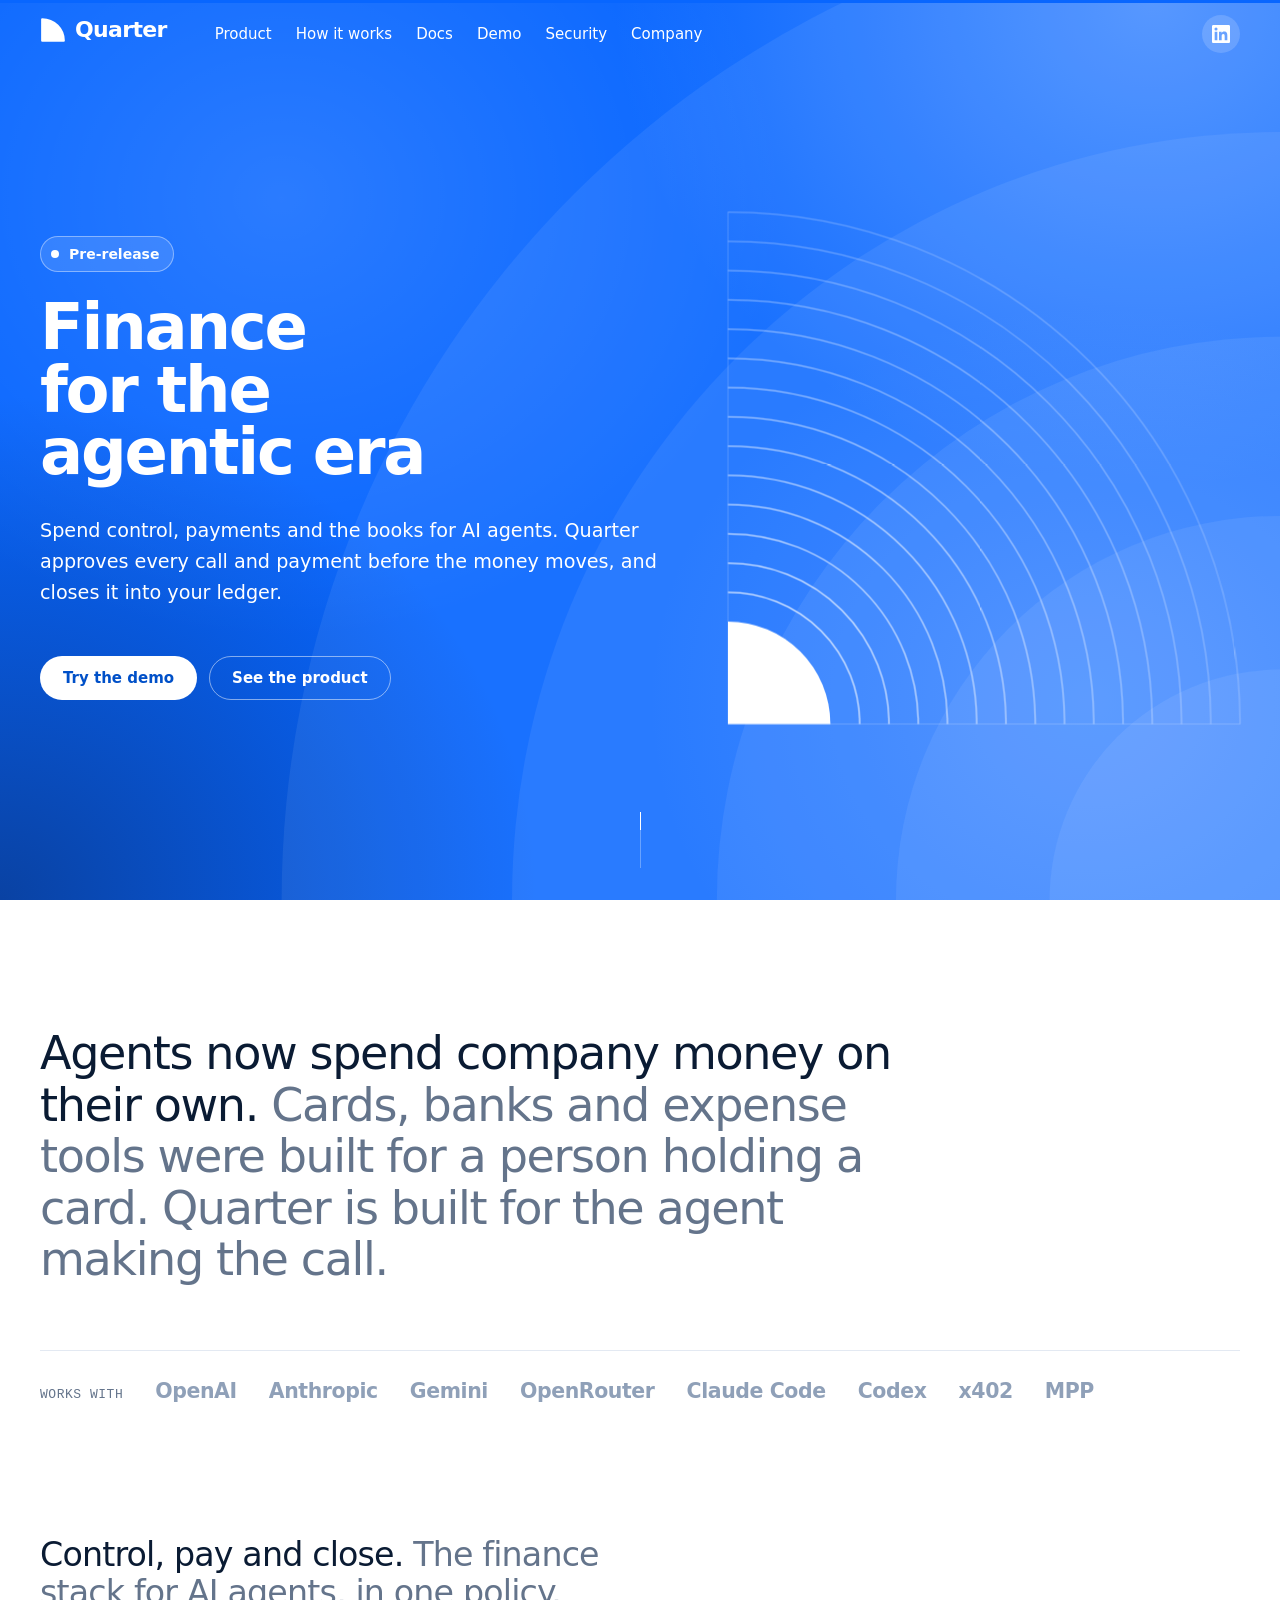
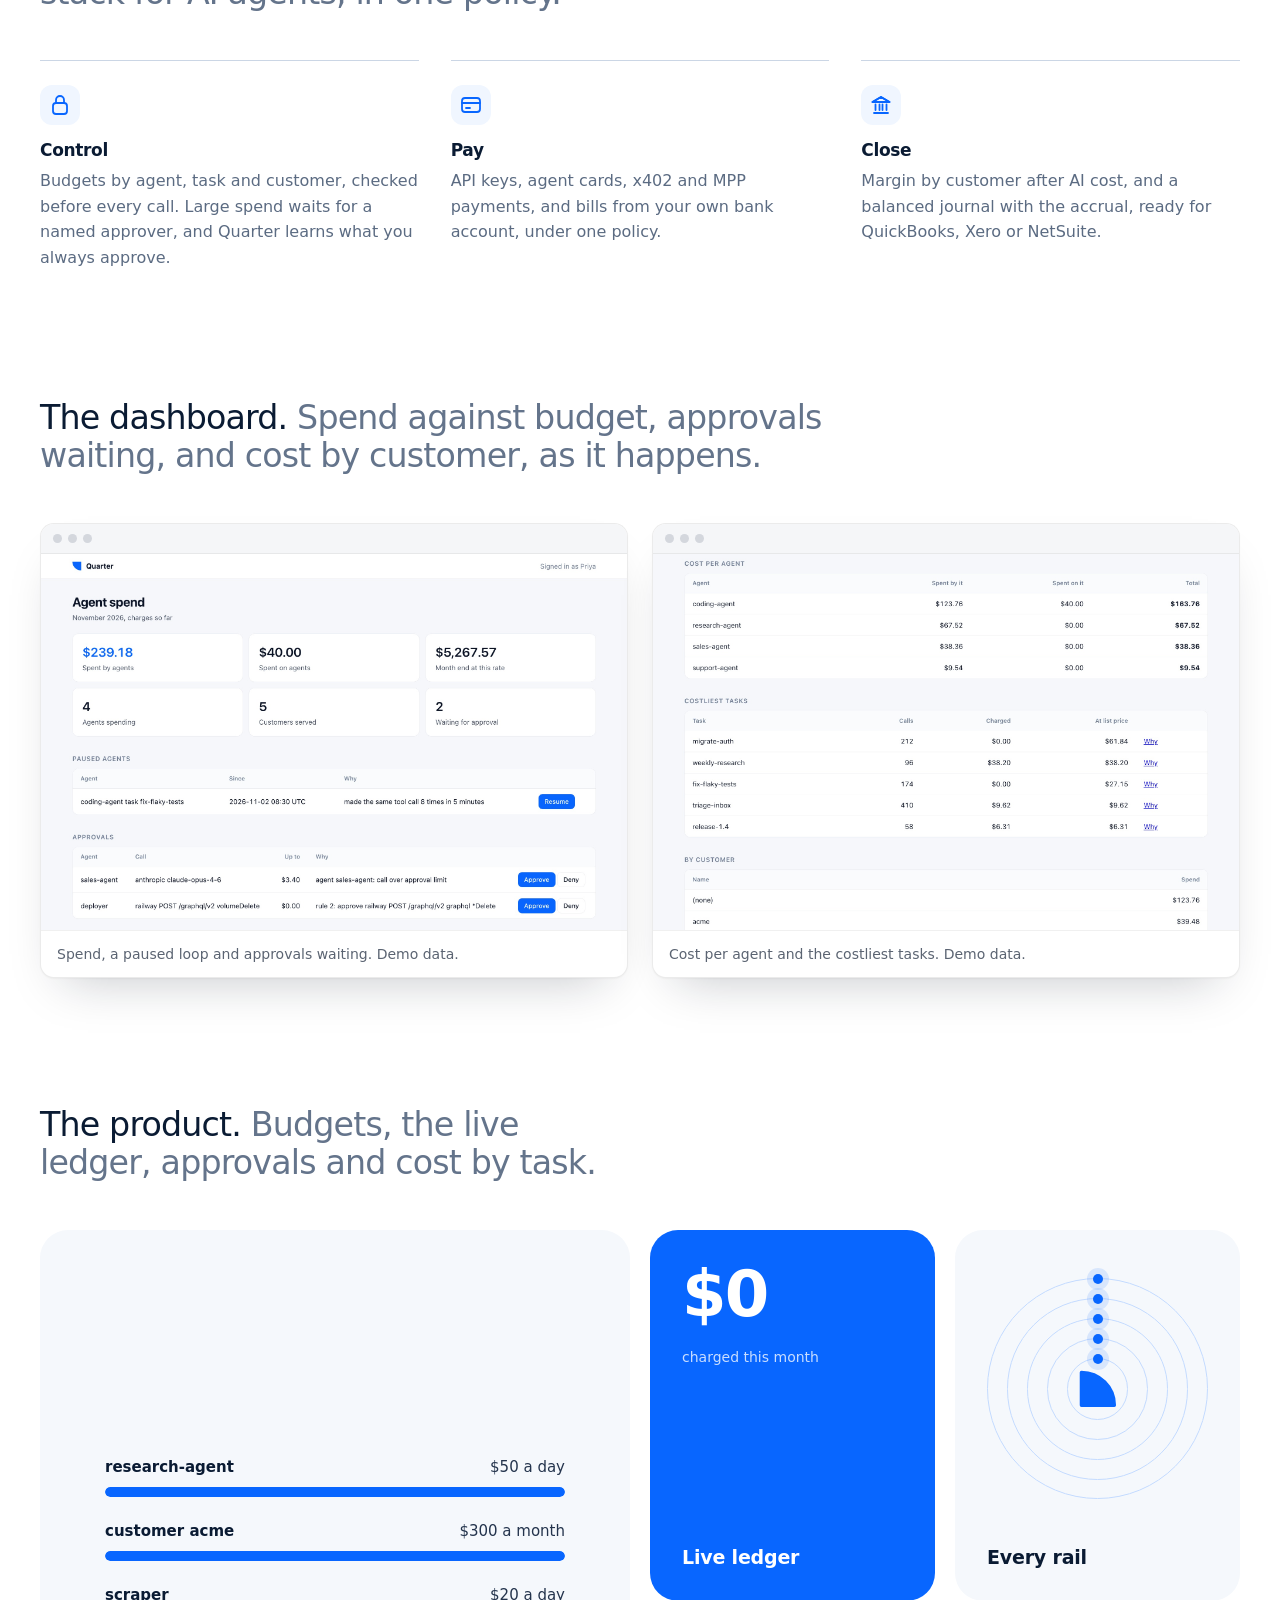
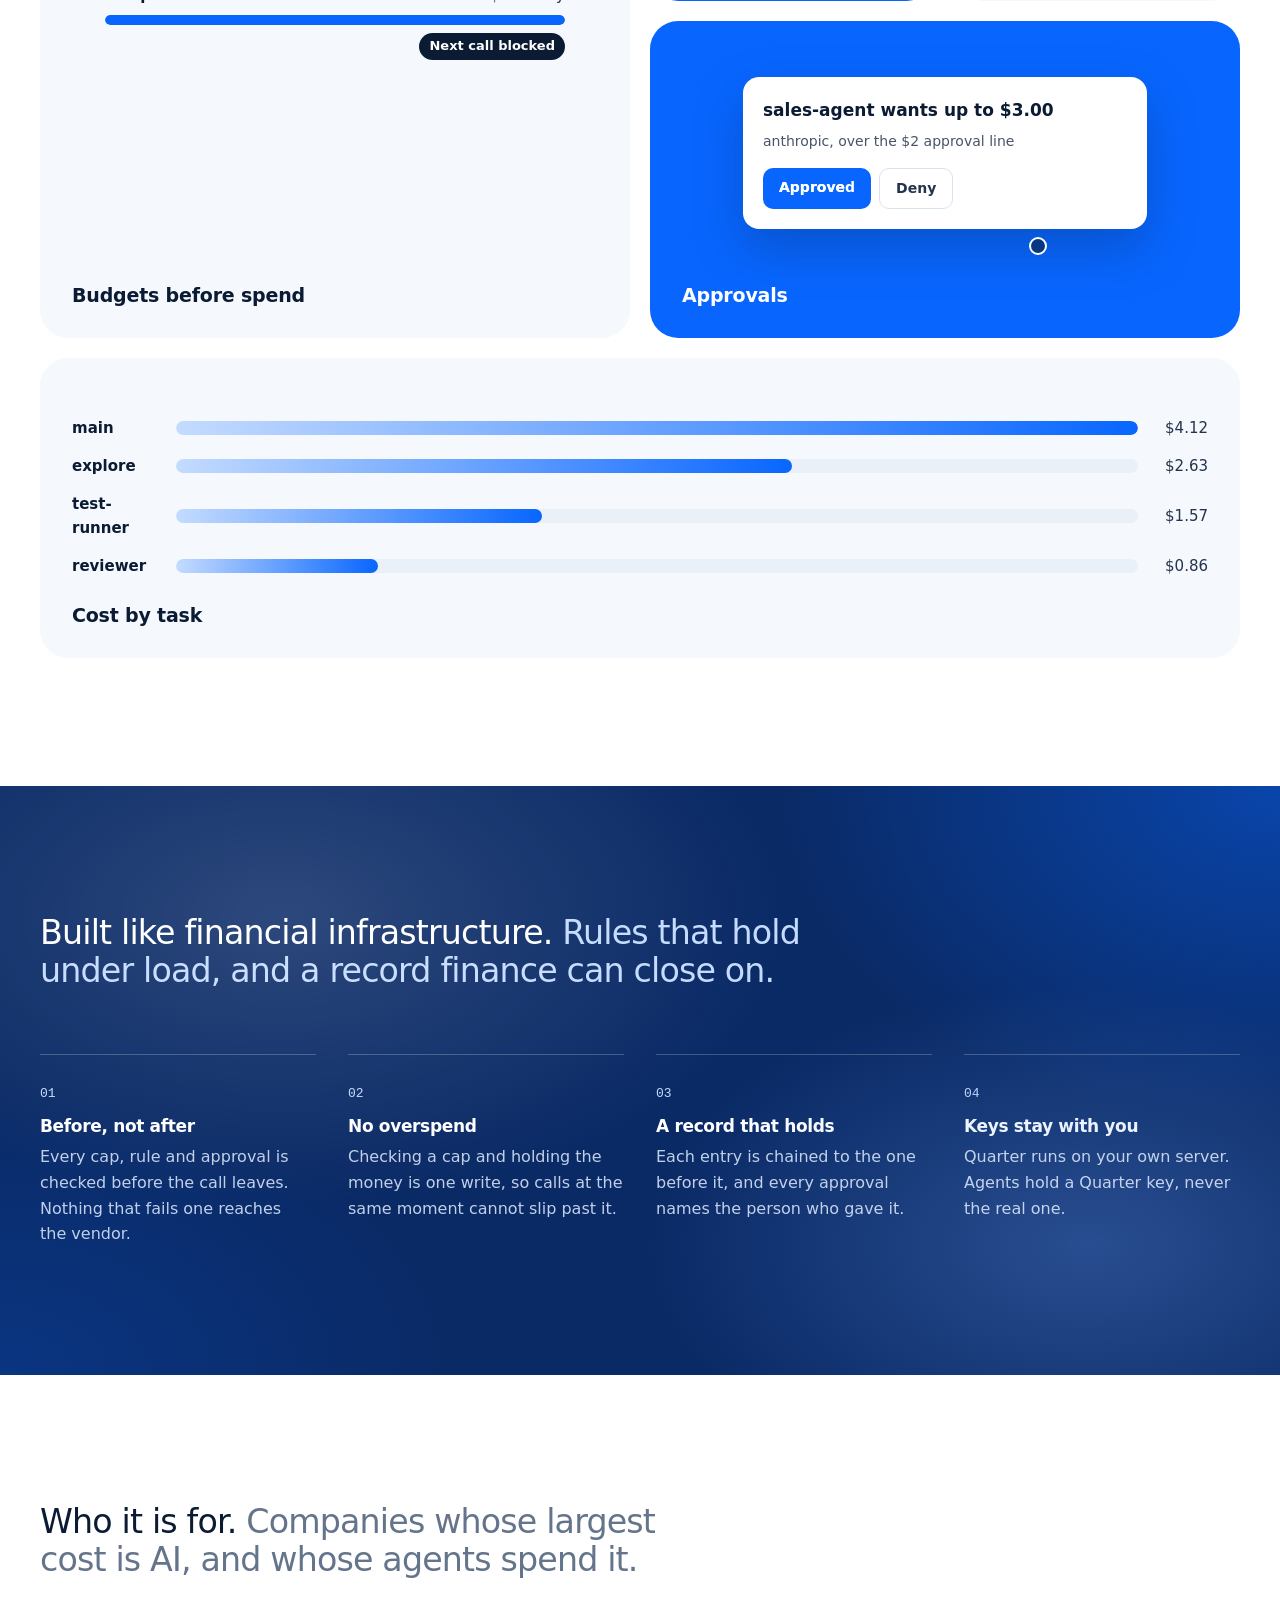
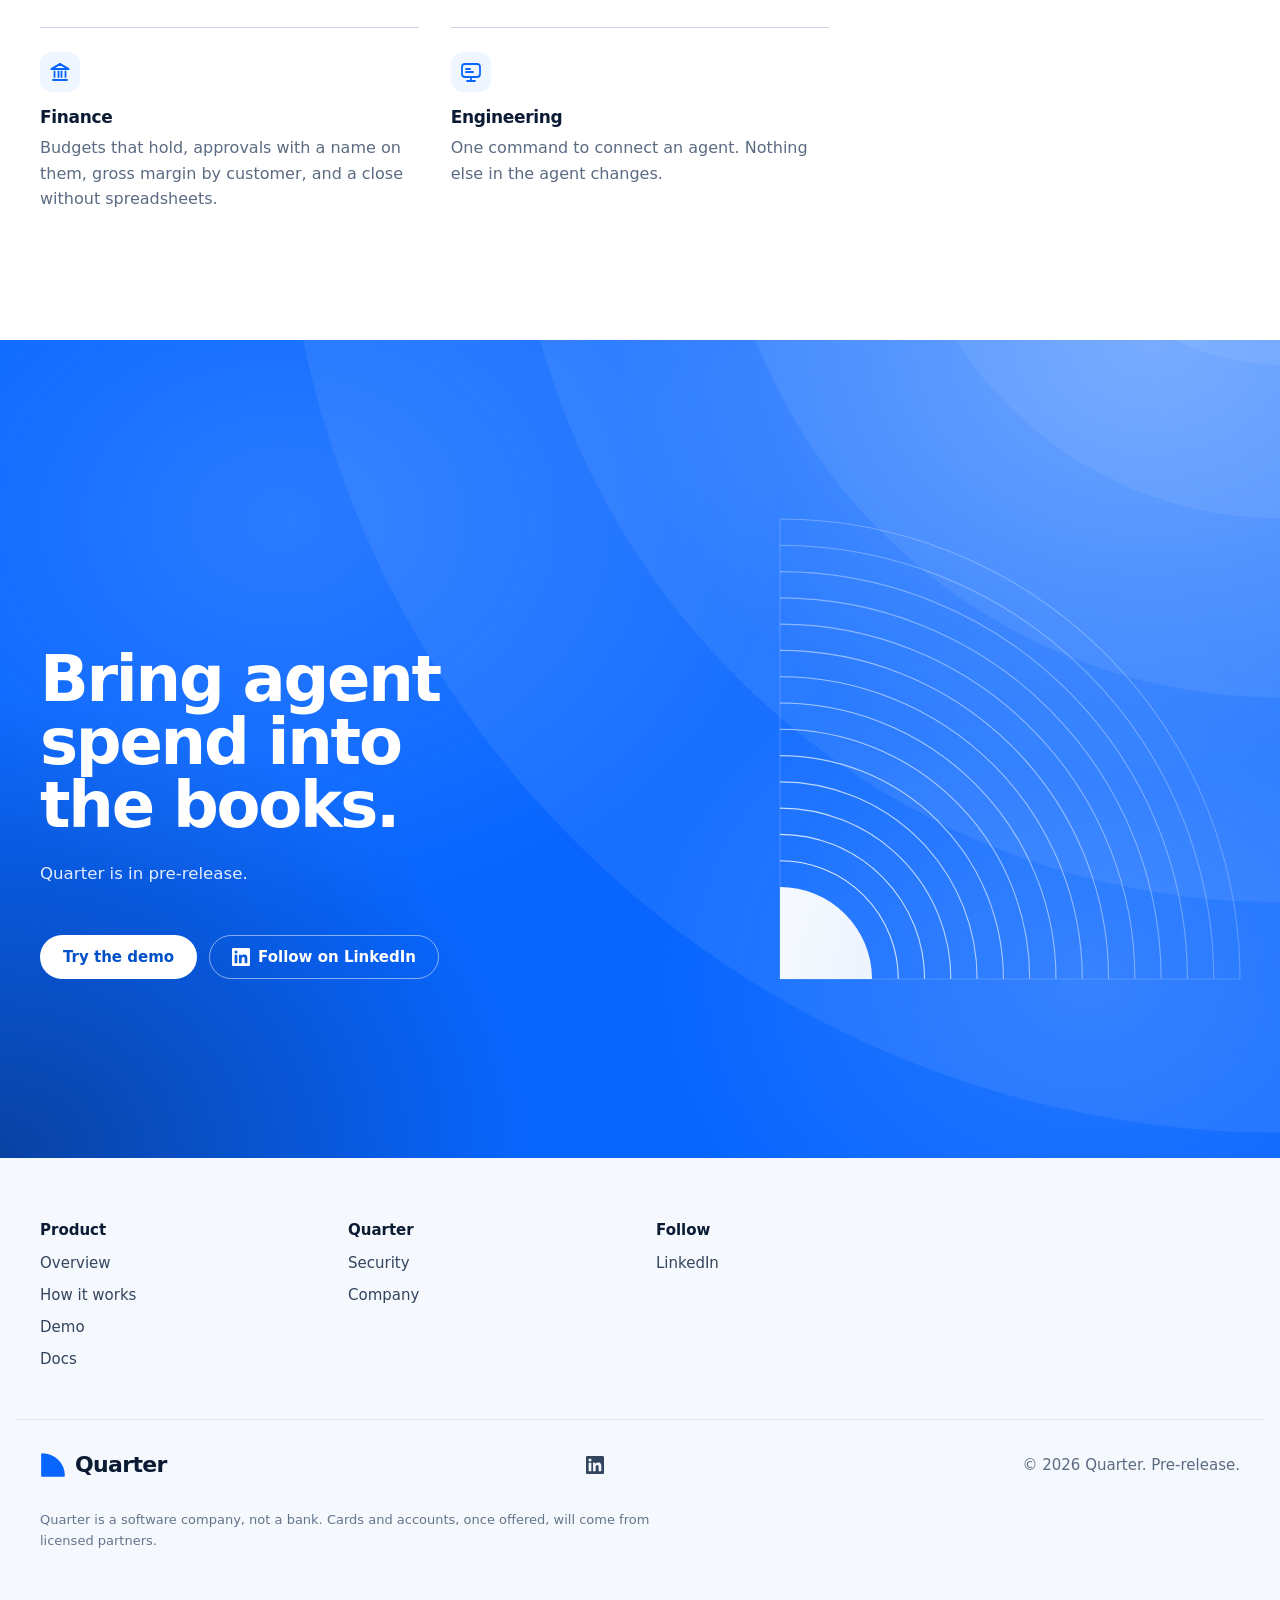
==== commit 4069dfbc: "Publish the site from website 363c624 Co-Authored-By: Claude Opus 5.5 <noreply@anthropic.com>" ====
--- a/index.html
+++ b/index.html
@@ -1 +1 @@
-<!DOCTYPE html><html lang="en" class="inter_tight_5229d065-module__q6iYVW__variable inter_c15e96cb-module__0bjUvq__variable ibm_plex_mono_9430b135-module__jXPCDG__variable" data-scroll-behavior="smooth"><head><meta charSet="utf-8"/><meta name="viewport" content="width=device-width, initial-scale=1"/><link rel="preload" href="/_next/static/media/83afe278b6a6bb3c-s.p.2bn3s6zvc0dyp.woff2" as="font" crossorigin="" type="font/woff2"/><link rel="preload" href="/_next/static/media/99e609270109b47d-s.p.40sczeszzbjw1.woff2" as="font" crossorigin="" type="font/woff2"/><link rel="preload" href="/_next/static/media/ab57efd000576a30-s.p.3fofz6dws3mg0.woff2" as="font" crossorigin="" type="font/woff2"/><link rel="preload" href="/_next/static/media/effe91970fc4db64-s.p.0oace-s_gkfks.woff2" as="font" crossorigin="" type="font/woff2"/><link rel="stylesheet" href="/_next/static/chunks/3djaepz4n29ok.css" data-precedence="next"/><link rel="stylesheet" href="/_next/static/chunks/2251kwfu4eb-5.css" data-precedence="next"/><link rel="preload" as="script" fetchPriority="low" href="/_next/static/chunks/2gcx2et6y7w6m.js"/><script src="/_next/static/chunks/10sfps_jfil2b.js" async=""></script><script src="/_next/static/chunks/1zz_seqquae13.js" async=""></script><script src="/_next/static/chunks/3slb6pn3pcx_l.js" async=""></script><script src="/_next/static/chunks/turbopack-1kort7__y8oi7.js" async=""></script><script src="/_next/static/chunks/05mim26jmsupv.js" async=""></script><script src="/_next/static/chunks/1aqx8pw69k2jf.js" async=""></script><script src="/_next/static/chunks/1i-1b_z0lw7yb.js" async=""></script><link rel="preload" href="/_next/static/chunks/0_2-d8jllk5b1.css" as="style"/><meta name="theme-color" content="#ffffff"/><title>Quarter: Finance for the agentic era</title><meta name="description" content="Spend control, payments and the books for AI agents. Quarter approves every call and payment before the money moves, on every rail, and books it to the right customer at month end. Self-hosted. In pre-release."/><meta name="application-name" content="Quarter"/><link rel="manifest" href="/manifest.webmanifest"/><link rel="canonical" href="https://quarterso.github.io/"/><meta property="og:title" content="Quarter: Finance for the agentic era"/><meta property="og:description" content="Spend control, payments and the books for AI agents. Quarter approves every call and payment before the money moves, on every rail, and books it to the right customer at month end. Self-hosted. In pre-release."/><meta property="og:url" content="https://quarterso.github.io/"/><meta property="og:site_name" content="Quarter"/><meta property="og:image" content="https://quarterso.github.io/opengraph-image.png"/><meta property="og:image:type" content="image/png"/><meta property="og:image:width" content="1200"/><meta property="og:image:height" content="630"/><meta property="og:image:alt" content="The Quarter mark and name on Quarter blue"/><meta property="og:type" content="website"/><meta name="twitter:card" content="summary_large_image"/><meta name="twitter:title" content="Quarter: Finance for the agentic era"/><meta name="twitter:description" content="Spend control, payments and the books for AI agents. Quarter approves every call and payment before the money moves, on every rail, and books it to the right customer at month end. Self-hosted. In pre-release."/><meta name="twitter:image" content="https://quarterso.github.io/opengraph-image.png"/><meta name="twitter:image:alt" content="The Quarter mark and name on Quarter blue"/><meta name="twitter:image:type" content="image/png"/><meta name="twitter:image:width" content="1200"/><meta name="twitter:image:height" content="630"/><link rel="icon" href="/favicon.ico?favicon.0du9rzl68-2tj.ico" sizes="48x48" type="image/x-icon"/><link rel="icon" href="/icon.svg?icon.28x9y8qgett7-.svg" sizes="any" type="image/svg+xml"/><link rel="apple-touch-icon" href="/apple-icon.png?apple-icon.22o_u3obtk6q_.png" sizes="180x180" type="image/png"/><meta name="next-size-adjust" content=""/><script src="/_next/static/chunks/0cz1d0mv5g_q7.js" noModule=""></script></head><body><div hidden=""><!--$--><!--/$--></div><a href="#main" class="skip-link">Skip to content</a><header class="Header-module__KHjLKa__header" data-over-hero=""><div class="container Header-module__KHjLKa__bar"><a aria-label="Quarter, home" href="/"><span style="display:inline-flex;align-items:center;gap:9px;font-family:var(--font-display);font-weight:600;font-size:22px;letter-spacing:-0.03em;color:var(--logo-ink, var(--charcoal));line-height:1"><svg width="26" height="26" viewBox="270 270 460 460" aria-hidden="true" focusable="false"><path d="M310 690 L310.0 310.0 A380 380 0 0 1 690.0 690.0 Z" fill="var(--logo-mark, #0866FF)" stroke="var(--logo-mark, #0866FF)" stroke-width="40" stroke-linejoin="round"></path></svg>Quarter</span></a><nav id="site-pages" class="Header-module__KHjLKa__links" aria-label="Pages"><a style="--i:0" href="/product/">Product</a><a style="--i:1" href="/how-it-works/">How it works</a><a style="--i:2" href="/docs/">Docs</a><a style="--i:3" href="/demo/">Demo</a><a style="--i:4" href="/security/">Security</a><a style="--i:5" href="/company/">Company</a></nav><nav class="Header-module__KHjLKa__nav" aria-label="Social"><a href="https://www.linkedin.com/company/quarterso/" class="btn btn-icon btn-sm Header-module__KHjLKa__icon" target="_blank" rel="noopener noreferrer" aria-label="Quarter on LinkedIn"><svg width="18" height="18" viewBox="0 0 24 24" fill="currentColor" aria-hidden="true" focusable="false"><path d="M20.45 20.45h-3.56v-5.57c0-1.33-.02-3.04-1.85-3.04-1.85 0-2.14 1.45-2.14 2.94v5.67H9.35V9h3.41v1.56h.05c.48-.9 1.64-1.85 3.37-1.85 3.6 0 4.27 2.37 4.27 5.46v6.28ZM5.34 7.43a2.06 2.06 0 1 1 0-4.13 2.06 2.06 0 0 1 0 4.13ZM7.12 20.45H3.56V9h3.56v11.45ZM22.22 0H1.77C.79 0 0 .77 0 1.73v20.54C0 23.23.79 24 1.77 24h20.45c.98 0 1.78-.77 1.78-1.73V1.73C24 .77 23.2 0 22.22 0Z"></path></svg></a><button type="button" class="btn btn-icon btn-sm Header-module__KHjLKa__icon Header-module__KHjLKa__menu" aria-label="Open menu" aria-expanded="false" aria-controls="site-pages"><span class="Header-module__KHjLKa__burger" aria-hidden="true"><span></span><span></span></span></button></nav></div><div class="Header-module__KHjLKa__scrim" aria-hidden="true"></div></header><main id="main"><div class="page-enter"><section class="home-module__txgM7a__hero" aria-labelledby="hero-title" data-hero="true" data-glow="true"><svg class="Arcs-module__hwnnka__arcs" data-tone="blue" viewBox="0 0 1000 800" preserveAspectRatio="xMaxYMax slice" aria-hidden="true"><circle cx="1000" cy="800" r="180" class="Arcs-module__hwnnka__ring" style="animation-delay:0s"></circle><circle cx="1000" cy="800" r="300" class="Arcs-module__hwnnka__ring" style="animation-delay:-1.6s"></circle><circle cx="1000" cy="800" r="440" class="Arcs-module__hwnnka__ring" style="animation-delay:-3.2s"></circle><circle cx="1000" cy="800" r="600" class="Arcs-module__hwnnka__ring" style="animation-delay:-4.800000000000001s"></circle><circle cx="1000" cy="800" r="780" class="Arcs-module__hwnnka__ring" style="animation-delay:-6.4s"></circle></svg><div class="container home-module__txgM7a__heroInner"><div><p class="home-module__txgM7a__badge"><span aria-hidden="true"></span>Pre-release</p><h1 id="hero-title" class="home-module__txgM7a__title" aria-label="Finance for the agentic era"><span aria-hidden="true"><span class="home-module__txgM7a__word"><span style="--w:0">Finance</span></span> </span><span aria-hidden="true"><span class="home-module__txgM7a__word"><span style="--w:1">for</span></span> </span><span aria-hidden="true"><span class="home-module__txgM7a__word"><span style="--w:2">the</span></span> </span><span aria-hidden="true"><span class="home-module__txgM7a__word"><span style="--w:3">agentic</span></span> </span><span aria-hidden="true"><span class="home-module__txgM7a__word"><span style="--w:4">era</span></span> </span></h1><p class="home-module__txgM7a__lead">Spend control, payments and the books for AI agents. Quarter approves every call and payment before the money moves, and closes it into your ledger.</p><div class="home-module__txgM7a__ctas"><a class="btn btn-light" href="/demo/">Try the demo</a><a class="btn btn-ghost-light" href="/product/">See the product</a></div></div><div class="home-module__txgM7a__heroArt" aria-hidden="true"><svg class="HeroMark-module__pOpVIG__mark" viewBox="0 0 600 600" aria-hidden="true"><path d="M0 600 L0 480 A120 120 0 0 1 120 600 Z" class="HeroMark-module__pOpVIG__core"></path><path d="M0 445.7 A154.3 154.3 0 0 1 154.3 600" pathLength="1" class="HeroMark-module__pOpVIG__arc" style="--k:0"></path><path d="M0 411.4 A188.6 188.6 0 0 1 188.6 600" pathLength="1" class="HeroMark-module__pOpVIG__arc" style="--k:1"></path><path d="M0 377.1 A222.9 222.9 0 0 1 222.9 600" pathLength="1" class="HeroMark-module__pOpVIG__arc" style="--k:2"></path><path d="M0 342.9 A257.1 257.1 0 0 1 257.1 600" pathLength="1" class="HeroMark-module__pOpVIG__arc" style="--k:3"></path><path d="M0 308.6 A291.4 291.4 0 0 1 291.4 600" pathLength="1" class="HeroMark-module__pOpVIG__arc" style="--k:4"></path><path d="M0 274.3 A325.7 325.7 0 0 1 325.7 600" pathLength="1" class="HeroMark-module__pOpVIG__arc" style="--k:5"></path><path d="M0 240.0 A360.0 360.0 0 0 1 360.0 600" pathLength="1" class="HeroMark-module__pOpVIG__arc" style="--k:6"></path><path d="M0 205.7 A394.3 394.3 0 0 1 394.3 600" pathLength="1" class="HeroMark-module__pOpVIG__arc" style="--k:7"></path><path d="M0 171.4 A428.6 428.6 0 0 1 428.6 600" pathLength="1" class="HeroMark-module__pOpVIG__arc" style="--k:8"></path><path d="M0 137.1 A462.9 462.9 0 0 1 462.9 600" pathLength="1" class="HeroMark-module__pOpVIG__arc" style="--k:9"></path><path d="M0 102.9 A497.1 497.1 0 0 1 497.1 600" pathLength="1" class="HeroMark-module__pOpVIG__arc" style="--k:10"></path><path d="M0 68.6 A531.4 531.4 0 0 1 531.4 600" pathLength="1" class="HeroMark-module__pOpVIG__arc" style="--k:11"></path><path d="M0 34.3 A565.7 565.7 0 0 1 565.7 600" pathLength="1" class="HeroMark-module__pOpVIG__arc" style="--k:12"></path><path d="M0 0.0 A600.0 600.0 0 0 1 600.0 600" pathLength="1" class="HeroMark-module__pOpVIG__arc" style="--k:13"></path><path d="M0 0 L0 600 L600 600" class="HeroMark-module__pOpVIG__axis"></path></svg></div></div><a href="#why" class="home-module__txgM7a__scrollCue" aria-label="Scroll down"><span></span></a></section><section id="why" class="container home-module__txgM7a__statement" aria-label="Why Quarter"><p data-reveal="true"><strong>Agents now spend company money on their own.</strong> Cards, banks and expense tools were built for a person holding a card. Quarter is built for the agent making the call.</p><div class="home-module__txgM7a__worksWith" data-reveal="true"><h2>Works with</h2><ul><li>OpenAI</li><li>Anthropic</li><li>Gemini</li><li>OpenRouter</li><li>Claude Code</li><li>Codex</li><li>x402</li><li>MPP</li></ul></div></section><section id="budgets" class="container Page-module__ksKtXW__section"><h2 class="Page-module__ksKtXW__sectionHead" data-reveal="true">Control, pay and close<!-- -->. <span>The finance stack for AI agents, in one policy.</span></h2><ul class="Page-module__ksKtXW__features"><li data-reveal="true" style="--reveal-delay:0ms"><span class="Page-module__ksKtXW__featureIcon"><svg width="24" height="24" viewBox="0 0 24 24" fill="none" stroke="currentColor" stroke-width="1.8" stroke-linecap="round" stroke-linejoin="round" aria-hidden="true" focusable="false"><rect x="5" y="10" width="14" height="11" rx="3" class="icon-tone"></rect><path d="M8 10V7a4 4 0 0 1 8 0v3"></path></svg></span><h3>Control</h3><p>Budgets by agent, task and customer, checked before every call. Large spend waits for a named approver.</p></li><li data-reveal="true" style="--reveal-delay:80ms"><span class="Page-module__ksKtXW__featureIcon"><svg width="24" height="24" viewBox="0 0 24 24" fill="none" stroke="currentColor" stroke-width="1.8" stroke-linecap="round" stroke-linejoin="round" aria-hidden="true" focusable="false"><rect x="3" y="5" width="18" height="14" rx="3" class="icon-tone"></rect><path d="M3 10h18M7 15h4"></path></svg></span><h3>Pay</h3><p>API keys, agent cards, x402 and MPP payments, and bills from your own bank account, under one policy.</p></li><li data-reveal="true" style="--reveal-delay:160ms"><span class="Page-module__ksKtXW__featureIcon"><svg width="24" height="24" viewBox="0 0 24 24" fill="none" stroke="currentColor" stroke-width="1.8" stroke-linecap="round" stroke-linejoin="round" aria-hidden="true" focusable="false"><path d="M3.5 9 12 4l8.5 5z" class="icon-tone"></path><path d="M3.5 9 12 4l8.5 5M5 20h14M6.5 11.5v5.5M10.5 11.5v5.5M13.5 11.5v5.5M17.5 11.5v5.5"></path></svg></span><h3>Close</h3><p>Margin by customer after AI cost, and a balanced journal with the accrual, ready for QuickBooks, Xero or NetSuite.</p></li></ul></section><section class="container Page-module__ksKtXW__section"><h2 class="Page-module__ksKtXW__sectionHead" data-reveal="true">The dashboard<!-- -->. <span>Spend against budget, approvals waiting, and cost by customer, as it happens.</span></h2><div class="Page-module__ksKtXW__screens" data-reveal="true"><figure class="Page-module__ksKtXW__screen"><div class="Page-module__ksKtXW__screenBar" aria-hidden="true"><span></span><span></span><span></span></div><img src="/renders/ledger-overview.jpg" alt="Spend, a paused loop and approvals waiting" width="2000" height="1281" loading="lazy"/><figcaption>Spend, a paused loop and approvals waiting<!-- -->. Demo data.</figcaption></figure><figure class="Page-module__ksKtXW__screen"><div class="Page-module__ksKtXW__screenBar" aria-hidden="true"><span></span><span></span><span></span></div><img src="/renders/ledger-tasks.jpg" alt="Cost per agent and the costliest tasks" width="2000" height="1281" loading="lazy"/><figcaption>Cost per agent and the costliest tasks<!-- -->. Demo data.</figcaption></figure></div></section><section id="work" class="container home-module__txgM7a__section" aria-labelledby="work-title"><h2 id="work-title" class="home-module__txgM7a__h2" data-reveal="true">The product. <span>Budgets, the live ledger, approvals and cost by task.</span></h2><div class="home-module__txgM7a__bento"><article class="home-module__txgM7a__panel home-module__txgM7a__big" data-reveal="true"><div class="home-module__txgM7a__visual"><ul class="Product-module__tu0Y7W__caps" aria-hidden="true"><li style="--fill:0.46;--i:0"><div class="Product-module__tu0Y7W__capLabel"><span>research-agent</span><span>$50 a day</span></div><span class="Product-module__tu0Y7W__capBar"><i></i></span></li><li style="--fill:0.72;--i:1"><div class="Product-module__tu0Y7W__capLabel"><span>customer acme</span><span>$300 a month</span></div><span class="Product-module__tu0Y7W__capBar"><i></i></span></li><li style="--fill:1;--i:2"><div class="Product-module__tu0Y7W__capLabel"><span>scraper</span><span>$20 a day</span></div><span class="Product-module__tu0Y7W__capBar"><i></i></span><span class="Product-module__tu0Y7W__blocked">Next call blocked</span></li></ul></div><h3>Budgets before spend</h3></article><article class="home-module__txgM7a__panel home-module__txgM7a__blue" data-reveal="true" style="--reveal-delay:80ms"><div class="home-module__txgM7a__visual home-module__txgM7a__totalWrap"><div class="Product-module__tu0Y7W__running" aria-hidden="true"><span class="Product-module__tu0Y7W__runningNumber"></span><span class="Product-module__tu0Y7W__runningLabel">charged this month</span></div></div><h3>Live ledger</h3></article><article class="home-module__txgM7a__panel" data-reveal="true" style="--reveal-delay:160ms"><div class="home-module__txgM7a__visual"><div class="Visuals-module__dN1Bxq__orbits" aria-hidden="true"><span class="Visuals-module__dN1Bxq__ring" style="--i:0"><i></i></span><span class="Visuals-module__dN1Bxq__ring" style="--i:1"><i></i></span><span class="Visuals-module__dN1Bxq__ring" style="--i:2"><i></i></span><span class="Visuals-module__dN1Bxq__ring" style="--i:3"><i></i></span><span class="Visuals-module__dN1Bxq__ring" style="--i:4"><i></i></span><svg class="Visuals-module__dN1Bxq__core" viewBox="270 270 460 460"><path d="M310 690 L310 310 A380 380 0 0 1 690 690 Z" stroke-width="40" stroke-linejoin="round"></path></svg></div></div><h3>Every rail</h3></article><article class="home-module__txgM7a__panel home-module__txgM7a__blue home-module__txgM7a__span2" data-reveal="true" style="--reveal-delay:240ms"><div class="home-module__txgM7a__visual"><div class="Product-module__tu0Y7W__approval" aria-hidden="true"><div class="Product-module__tu0Y7W__request"><span class="Product-module__tu0Y7W__reqTitle">sales-agent wants up to $3.00</span><span class="Product-module__tu0Y7W__reqSub">anthropic, over the $2 approval line</span><span class="Product-module__tu0Y7W__buttons"><span class="Product-module__tu0Y7W__approve"><b>Approve</b><b>Approved</b></span><span class="Product-module__tu0Y7W__deny">Deny</span></span></div><span class="Product-module__tu0Y7W__cursor"></span></div></div><h3>Approvals</h3></article><article class="home-module__txgM7a__panel home-module__txgM7a__wide" data-reveal="true"><div class="home-module__txgM7a__visual home-module__txgM7a__customersWrap"><ul class="Product-module__tu0Y7W__customers" aria-hidden="true"><li style="--share:1;--i:0"><span class="Product-module__tu0Y7W__custName">main</span><span class="Product-module__tu0Y7W__custBar"><i></i></span><span class="Product-module__tu0Y7W__custAmount">$4.12</span></li><li style="--share:0.64;--i:1"><span class="Product-module__tu0Y7W__custName">explore</span><span class="Product-module__tu0Y7W__custBar"><i></i></span><span class="Product-module__tu0Y7W__custAmount">$2.63</span></li><li style="--share:0.38;--i:2"><span class="Product-module__tu0Y7W__custName">test-runner</span><span class="Product-module__tu0Y7W__custBar"><i></i></span><span class="Product-module__tu0Y7W__custAmount">$1.57</span></li><li style="--share:0.21;--i:3"><span class="Product-module__tu0Y7W__custName">reviewer</span><span class="Product-module__tu0Y7W__custBar"><i></i></span><span class="Product-module__tu0Y7W__custAmount">$0.86</span></li></ul></div><h3>Cost by task</h3></article></div></section><section class="home-module__txgM7a__infra" aria-labelledby="infra-title" data-glow="true"><div class="container"><h2 id="infra-title" data-reveal="true">Built like financial infrastructure. <span>Rules that hold under load, and a record finance can close on.</span></h2><ol class="home-module__txgM7a__guarantees"><li data-reveal="true" style="--reveal-delay:0ms"><span>01</span><h3>Before, not after</h3><p>Every cap, rule and approval is checked before the call leaves. Nothing that fails one reaches the vendor.</p></li><li data-reveal="true" style="--reveal-delay:80ms"><span>02</span><h3>No overspend</h3><p>Checking a cap and holding the money is one write, so calls at the same moment cannot slip past it.</p></li><li data-reveal="true" style="--reveal-delay:160ms"><span>03</span><h3>A record that holds</h3><p>Each entry is chained to the one before it, and every approval names the person who gave it.</p></li><li data-reveal="true" style="--reveal-delay:240ms"><span>04</span><h3>Keys stay with you</h3><p>Quarter runs on your own server. Agents hold a Quarter key, never the real one.</p></li></ol></div></section><section class="container Page-module__ksKtXW__section"><h2 class="Page-module__ksKtXW__sectionHead" data-reveal="true">Who it is for<!-- -->. <span>Companies whose largest cost is AI, and whose agents spend it.</span></h2><ul class="Page-module__ksKtXW__features"><li data-reveal="true" style="--reveal-delay:0ms"><span class="Page-module__ksKtXW__featureIcon"><svg width="24" height="24" viewBox="0 0 24 24" fill="none" stroke="currentColor" stroke-width="1.8" stroke-linecap="round" stroke-linejoin="round" aria-hidden="true" focusable="false"><path d="M3.5 9 12 4l8.5 5z" class="icon-tone"></path><path d="M3.5 9 12 4l8.5 5M5 20h14M6.5 11.5v5.5M10.5 11.5v5.5M13.5 11.5v5.5M17.5 11.5v5.5"></path></svg></span><h3>Finance</h3><p>Budgets that hold, approvals with a name on them, gross margin by customer, and a close without spreadsheets.</p></li><li data-reveal="true" style="--reveal-delay:80ms"><span class="Page-module__ksKtXW__featureIcon"><svg width="24" height="24" viewBox="0 0 24 24" fill="none" stroke="currentColor" stroke-width="1.8" stroke-linecap="round" stroke-linejoin="round" aria-hidden="true" focusable="false"><rect x="3" y="4" width="18" height="13" rx="3" class="icon-tone"></rect><path d="M8 21h8M12 17v4M7 9h4M7 12h7"></path></svg></span><h3>Engineering</h3><p>One command to connect an agent. Nothing else in the agent changes.</p></li></ul></section><section id="contact" class="home-module__txgM7a__closing" aria-labelledby="contact-title" data-glow="true"><svg class="Arcs-module__hwnnka__arcs" data-tone="blue" viewBox="0 0 1000 800" preserveAspectRatio="xMaxYMax slice" aria-hidden="true"><circle cx="1000" cy="0" r="180" class="Arcs-module__hwnnka__ring" style="animation-delay:0s"></circle><circle cx="1000" cy="0" r="300" class="Arcs-module__hwnnka__ring" style="animation-delay:-1.6s"></circle><circle cx="1000" cy="0" r="440" class="Arcs-module__hwnnka__ring" style="animation-delay:-3.2s"></circle><circle cx="1000" cy="0" r="600" class="Arcs-module__hwnnka__ring" style="animation-delay:-4.800000000000001s"></circle><circle cx="1000" cy="0" r="780" class="Arcs-module__hwnnka__ring" style="animation-delay:-6.4s"></circle></svg><div class="container home-module__txgM7a__closingInner" data-reveal="true"><div><h2 id="contact-title">Bring agent spend into the books.</h2><p class="home-module__txgM7a__closingNote">Quarter is in pre-release.</p><div class="home-module__txgM7a__ctas"><a class="btn btn-light" href="/demo/">Try the demo</a><a href="https://www.linkedin.com/company/quarterso/" class="btn btn-ghost-light" target="_blank" rel="noopener noreferrer"><svg width="18" height="18" viewBox="0 0 24 24" fill="currentColor" aria-hidden="true" focusable="false"><path d="M20.45 20.45h-3.56v-5.57c0-1.33-.02-3.04-1.85-3.04-1.85 0-2.14 1.45-2.14 2.94v5.67H9.35V9h3.41v1.56h.05c.48-.9 1.64-1.85 3.37-1.85 3.6 0 4.27 2.37 4.27 5.46v6.28ZM5.34 7.43a2.06 2.06 0 1 1 0-4.13 2.06 2.06 0 0 1 0 4.13ZM7.12 20.45H3.56V9h3.56v11.45ZM22.22 0H1.77C.79 0 0 .77 0 1.73v20.54C0 23.23.79 24 1.77 24h20.45c.98 0 1.78-.77 1.78-1.73V1.73C24 .77 23.2 0 22.22 0Z"></path></svg>Follow on LinkedIn</a></div></div><div class="home-module__txgM7a__closingArt" aria-hidden="true"><svg class="HeroMark-module__pOpVIG__mark" viewBox="0 0 600 600" aria-hidden="true"><path d="M0 600 L0 480 A120 120 0 0 1 120 600 Z" class="HeroMark-module__pOpVIG__core"></path><path d="M0 445.7 A154.3 154.3 0 0 1 154.3 600" pathLength="1" class="HeroMark-module__pOpVIG__arc" style="--k:0"></path><path d="M0 411.4 A188.6 188.6 0 0 1 188.6 600" pathLength="1" class="HeroMark-module__pOpVIG__arc" style="--k:1"></path><path d="M0 377.1 A222.9 222.9 0 0 1 222.9 600" pathLength="1" class="HeroMark-module__pOpVIG__arc" style="--k:2"></path><path d="M0 342.9 A257.1 257.1 0 0 1 257.1 600" pathLength="1" class="HeroMark-module__pOpVIG__arc" style="--k:3"></path><path d="M0 308.6 A291.4 291.4 0 0 1 291.4 600" pathLength="1" class="HeroMark-module__pOpVIG__arc" style="--k:4"></path><path d="M0 274.3 A325.7 325.7 0 0 1 325.7 600" pathLength="1" class="HeroMark-module__pOpVIG__arc" style="--k:5"></path><path d="M0 240.0 A360.0 360.0 0 0 1 360.0 600" pathLength="1" class="HeroMark-module__pOpVIG__arc" style="--k:6"></path><path d="M0 205.7 A394.3 394.3 0 0 1 394.3 600" pathLength="1" class="HeroMark-module__pOpVIG__arc" style="--k:7"></path><path d="M0 171.4 A428.6 428.6 0 0 1 428.6 600" pathLength="1" class="HeroMark-module__pOpVIG__arc" style="--k:8"></path><path d="M0 137.1 A462.9 462.9 0 0 1 462.9 600" pathLength="1" class="HeroMark-module__pOpVIG__arc" style="--k:9"></path><path d="M0 102.9 A497.1 497.1 0 0 1 497.1 600" pathLength="1" class="HeroMark-module__pOpVIG__arc" style="--k:10"></path><path d="M0 68.6 A531.4 531.4 0 0 1 531.4 600" pathLength="1" class="HeroMark-module__pOpVIG__arc" style="--k:11"></path><path d="M0 34.3 A565.7 565.7 0 0 1 565.7 600" pathLength="1" class="HeroMark-module__pOpVIG__arc" style="--k:12"></path><path d="M0 0.0 A600.0 600.0 0 0 1 600.0 600" pathLength="1" class="HeroMark-module__pOpVIG__arc" style="--k:13"></path><path d="M0 0 L0 600 L600 600" class="HeroMark-module__pOpVIG__axis"></path></svg></div></div></section><!--$--><!--/$--></div></main><footer class="Footer-module__yg9ahW__footer"><div class="container Footer-module__yg9ahW__top"><div><h2>Product</h2><ul><li><a href="/product/">Overview</a></li><li><a href="/how-it-works/">How it works</a></li><li><a href="/demo/">Demo</a></li><li><a href="/docs/">Docs</a></li></ul></div><div><h2>Quarter</h2><ul><li><a href="/security/">Security</a></li><li><a href="/company/">Company</a></li></ul></div><div><h2>Follow</h2><ul><li><a href="https://www.linkedin.com/company/quarterso/" target="_blank" rel="noopener noreferrer">LinkedIn</a></li></ul></div></div><div class="container Footer-module__yg9ahW__bottom"><span style="display:inline-flex;align-items:center;gap:9px;font-family:var(--font-display);font-weight:600;font-size:22px;letter-spacing:-0.03em;color:var(--logo-ink, var(--charcoal));line-height:1"><svg width="26" height="26" viewBox="270 270 460 460" aria-hidden="true" focusable="false"><path d="M310 690 L310.0 310.0 A380 380 0 0 1 690.0 690.0 Z" fill="var(--logo-mark, #0866FF)" stroke="var(--logo-mark, #0866FF)" stroke-width="40" stroke-linejoin="round"></path></svg>Quarter</span><span class="Footer-module__yg9ahW__socials"><a href="https://www.linkedin.com/company/quarterso/" class="Footer-module__yg9ahW__social" target="_blank" rel="noopener noreferrer" aria-label="Quarter on LinkedIn"><svg width="18" height="18" viewBox="0 0 24 24" fill="currentColor" aria-hidden="true" focusable="false"><path d="M20.45 20.45h-3.56v-5.57c0-1.33-.02-3.04-1.85-3.04-1.85 0-2.14 1.45-2.14 2.94v5.67H9.35V9h3.41v1.56h.05c.48-.9 1.64-1.85 3.37-1.85 3.6 0 4.27 2.37 4.27 5.46v6.28ZM5.34 7.43a2.06 2.06 0 1 1 0-4.13 2.06 2.06 0 0 1 0 4.13ZM7.12 20.45H3.56V9h3.56v11.45ZM22.22 0H1.77C.79 0 0 .77 0 1.73v20.54C0 23.23.79 24 1.77 24h20.45c.98 0 1.78-.77 1.78-1.73V1.73C24 .77 23.2 0 22.22 0Z"></path></svg></a></span><p>© <!-- -->2026<!-- --> <!-- -->Quarter<!-- -->. Pre-release.</p></div><div class="container Footer-module__yg9ahW__legal"><p>Quarter is a software company, not a bank. Cards and accounts, once offered, will come from licensed partners.</p></div></footer><script src="/_next/static/chunks/2gcx2et6y7w6m.js" id="_R_" async=""></script><script>(self.__next_f=self.__next_f||[]).push([0])</script><script>self.__next_f.push([1,"1:\"$Sreact.fragment\"\n2:I[93983,[\"/_next/static/chunks/05mim26jmsupv.js\"],\"Header\"]\n3:I[11474,[\"/_next/static/chunks/1aqx8pw69k2jf.js\"],\"default\"]\n4:I[39897,[\"/_next/static/chunks/1aqx8pw69k2jf.js\"],\"default\"]\n5:I[56448,[\"/_next/static/chunks/05mim26jmsupv.js\",\"/_next/static/chunks/1i-1b_z0lw7yb.js\"],\"\"]\na:I[65192,[\"/_next/static/chunks/05mim26jmsupv.js\"],\"default\",1]\n:HL[\"/_next/static/chunks/3djaepz4n29ok.css\",\"style\"]\n:HL[\"/_next/static/media/83afe278b6a6bb3c-s.p.2bn3s6zvc0dyp.woff2\",\"font\",{\"crossOrigin\":\"\",\"type\":\"font/woff2\"}]\n:HL[\"/_next/static/media/99e609270109b47d-s.p.40sczeszzbjw1.woff2\",\"font\",{\"crossOrigin\":\"\",\"type\":\"font/woff2\"}]\n:HL[\"/_next/static/media/ab57efd000576a30-s.p.3fofz6dws3mg0.woff2\",\"font\",{\"crossOrigin\":\"\",\"type\":\"font/woff2\"}]\n:HL[\"/_next/static/media/effe91970fc4db64-s.p.0oace-s_gkfks.woff2\",\"font\",{\"crossOrigin\":\"\",\"type\":\"font/woff2\"}]\n:HL[\"/_next/static/chunks/2251kwfu4eb-5.css\",\"style\"]\n:HL[\"/_next/static/chunks/0_2-d8jllk5b1.css\",\"style\"]\n0:{\"P\":null,\"c\":[\"\",\"\"],\"q\":\"\",\"i\":false,\"f\":[[[\"\",{\"children\":[\"__PAGE__\",{},\"$undefined\",\"$undefined\",4608]},\"$undefined\",\"$undefined\",4624],[[\"$\",\"$1\",\"c\",{\"children\":[[[\"$\",\"link\",\"0\",{\"rel\":\"stylesheet\",\"href\":\"/_next/static/chunks/3djaepz4n29ok.css\",\"precedence\":\"next\",\"crossOrigin\":\"$undefined\",\"nonce\":\"$undefined\"}],[\"$\",\"script\",\"script-0\",{\"src\":\"/_next/static/chunks/05mim26jmsupv.js\",\"async\":true,\"nonce\":\"$undefined\"}]],[\"$\",\"html\",null,{\"lang\":\"en\",\"className\":\"inter_tight_5229d065-module__q6iYVW__variable inter_c15e96cb-module__0bjUvq__variable ibm_plex_mono_9430b135-module__jXPCDG__variable\",\"data-scroll-behavior\":\"smooth\",\"children\":[\"$\",\"body\",null,{\"children\":[[\"$\",\"a\",null,{\"href\":\"#main\",\"className\":\"skip-link\",\"children\":\"Skip to content\"}],[\"$\",\"$L2\",null,{}],[\"$\",\"main\",null,{\"id\":\"main\",\"children\":[\"$\",\"$L3\",null,{\"parallelRouterKey\":\"children\",\"error\":\"$undefined\",\"errorStyles\":\"$undefined\",\"errorScripts\":\"$undefined\",\"template\":[\"$\",\"div\",null,{\"className\":\"page-enter\",\"children\":[\"$\",\"$L4\",null,{}]}],\"templateStyles\":[],\"templateScripts\":null,\"notFound\":[[\"$\",\"section\",null,{\"data-hero\":true,\"className\":\"section-dark not-found-module__sxuMuG__wrap\",\"aria-labelledby\":\"nf-title\",\"children\":[\"$\",\"div\",null,{\"className\":\"container not-found-module__sxuMuG__inner\",\"children\":[[\"$\",\"p\",null,{\"className\":\"not-found-module__sxuMuG__meta\",\"children\":[[\"$\",\"span\",null,{\"children\":\"404\"}],[\"$\",\"span\",null,{\"children\":\"not_found\"}]]}],[\"$\",\"h1\",null,{\"id\":\"nf-title\",\"className\":\"display not-found-module__sxuMuG__title\",\"children\":\"We could not find that page.\"}],[\"$\",\"div\",null,{\"className\":\"not-found-module__sxuMuG__foot\",\"children\":[[\"$\",\"p\",null,{\"children\":\"The link may be old, or the page may have moved.\"}],[\"$\",\"div\",null,{\"className\":\"not-found-module__sxuMuG__actions\",\"children\":[\"$\",\"$L5\",null,{\"href\":\"/\",\"className\":\"btn btn-light\",\"children\":[\"Go home \",[\"$\",\"svg\",null,{\"width\":16,\"height\":16,\"viewBox\":\"0 0 24 24\",\"fill\":\"none\",\"stroke\":\"currentColor\",\"strokeWidth\":1.8,\"strokeLinecap\":\"round\",\"strokeLinejoin\":\"round\",\"aria-hidden\":\"true\",\"focusable\":\"false\",\"className\":\"$undefined\",\"children\":[\"$\",\"path\",null,{\"d\":\"M5 12h14m-5-5 5 5-5 5\"}]}]]}]}]]}]]}]}],[[\"$\",\"link\",\"0\",{\"rel\":\"stylesheet\",\"href\":\"/_next/static/chunks/0_2-d8jllk5b1.css\",\"precedence\":\"next\",\"crossOrigin\":\"$undefined\",\"nonce\":\"$undefined\"}]]],\"forbidden\":\"$undefined\",\"unauthorized\":\"$undefined\"}]}],[\"$\",\"footer\",null,{\"className\":\"Footer-module__yg9ahW__footer\",\"children\":[[\"$\",\"div\",null,{\"className\":\"container Footer-module__yg9ahW__top\",\"children\":[[\"$\",\"div\",\"Product\",{\"children\":[[\"$\",\"h2\",null,{\"children\":\"Product\"}],[\"$\",\"ul\",null,{\"children\":[[\"$\",\"li\",\"Overview\",{\"children\":[\"$\",\"$L5\",null,{\"href\":\"/product\",\"children\":\"Overview\"}]}],[\"$\",\"li\",\"How it works\",{\"children\":[\"$\",\"$L5\",null,{\"href\":\"/how-it-works\",\"children\":\"How it works\"}]}],[\"$\",\"li\",\"Demo\",{\"children\":[\"$\",\"$L5\",null,{\"href\":\"/demo\",\"children\":\"Demo\"}]}],[\"$\",\"li\",\"Docs\",{\"children\":[\"$\",\"$L5\",null,{\"href\":\"/docs\",\"children\":\"Docs\"}]}]]}]]}],[\"$\",\"div\",\"Quarter\",{\"children\":[[\"$\",\"h2\",null,{\"children\":\"Quarter\"}],[\"$\",\"ul\",null,{\"children\":[[\"$\",\"li\",\"Security\",{\"children\":[\"$\",\"$L5\",null,{\"href\":\"/security\",\"children\":\"Security\"}]}],[\"$\",\"li\",\"Company\",{\"children\":[\"$\",\"$L5\",null,{\"href\":\"/company\",\"children\":\"Company\"}]}]]}]]}],[\"$\",\"div\",\"Follow\",{\"children\":[[\"$\",\"h2\",null,{\"children\":\"Follow\"}],[\"$\",\"ul\",null,{\"children\":[[\"$\",\"li\",\"LinkedIn\",{\"children\":[\"$\",\"a\",null,{\"href\":\"https://www.linkedin.com/company/quarterso/\",\"target\":\"_blank\",\"rel\":\"noopener noreferrer\",\"children\":\"LinkedIn\"}]}]]}]]}]]}],[\"$\",\"div\",null,{\"className\":\"container Footer-module__yg9ahW__bottom\",\"children\":[[\"$\",\"span\",null,{\"style\":{\"display\":\"inline-flex\",\"alignItems\":\"center\",\"gap\":9,\"fontFamily\":\"var(--font-display)\",\"fontWeight\":600,\"fontSize\":22,\"letterSpacing\":\"-0.03em\",\"color\":\"var(--logo-ink, var(--charcoal))\",\"lineHeight\":1},\"children\":[[\"$\",\"svg\",null,{\"width\":26,\"height\":26,\"viewBox\":\"270 270 460 460\",\"aria-hidden\":\"true\",\"focusable\":\"false\",\"children\":[\"$\",\"path\",null,{\"d\":\"M310 690 L310.0 310.0 A380 380 0 0 1 690.0 690.0 Z\",\"fill\":\"var(--logo-mark, #0866FF)\",\"stroke\":\"var(--logo-mark, #0866FF)\",\"strokeWidth\":40,\"strokeLinejoin\":\"round\"}]}],\"Quarter\"]}],[\"$\",\"span\",null,{\"className\":\"Footer-module__yg9ahW__socials\",\"children\":[\"$\",\"a\",null,{\"href\":\"https://www.linkedin.com/company/quarterso/\",\"className\":\"Footer-module__yg9ahW__social\",\"target\":\"_blank\",\"rel\":\"noopener noreferrer\",\"aria-label\":\"Quarter on LinkedIn\",\"children\":[[\"$\",\"svg\",null,{\"width\":18,\"height\":18,\"viewBox\":\"0 0 24 24\",\"fill\":\"currentColor\",\"aria-hidden\":\"true\",\"focusable\":\"false\",\"children\":[\"$\",\"path\",null,{\"d\":\"M20.45 20.45h-3.56v-5.57c0-1.33-.02-3.04-1.85-3.04-1.85 0-2.14 1.45-2.14 2.94v5.67H9.35V9h3.41v1.56h.05c.48-.9 1.64-1.85 3.37-1.85 3.6 0 4.27 2.37 4.27 5.46v6.28ZM5.34 7.43a2.06 2.06 0 1 1 0-4.13 2.06 2.06 0 0 1 0 4.13ZM7.12 20.45H3.56V9h3.56v11.45ZM22.22 0H1.77C.79 0 0 .77 0 1.73v20.54C0 23.23.79 24 1.77 24h20.45c.98 0 1.78-.77 1.78-1.73V1.73C24 .77 23.2 0 22.22 0Z\"}]}],\"$undefined\"]}]}],\"$L6\"]}],\"$L7\"]}]]}]}]]}],{\"children\":[\"$L8\",{},null,false,null]},null,false,null],\"$L9\",false]],\"m\":\"$undefined\",\"G\":[\"$a\",[\"$Lb\"]],\"S\":true,\"h\":null,\"r\":\"$undefined\",\"s\":\"$undefined\",\"a\":\"$undefined\",\"l\":\"$undefined\",\"p\":\"$undefined\",\"d\":\"$undefined\",\"b\":\"W-4BPVwNSnf79MvqALA8h\"}\nc:I[27790,[\"/_next/static/chunks/05mim26jmsupv.js\",\"/_next/static/chunks/1i-1b_z0lw7yb.js\"],\"Reveal\"]\n1d:I[48367,[\"/_next/static/chunks/1aqx8pw69k2jf.js\"],\"ViewportBoundary\"]\n1f:I[48367,[\"/_next/static/chunks/1aqx8pw69k2jf.js\"],\"MetadataBoundary\"]\n20:\"$Sreact.suspense\"\n6:[\"$\",\"p\",null,{\"children\":[\"© \",2026,\" \",\"Quarter\",\". Pre-release.\"]}]\n7:[\"$\",\"div\",null,{\"className\":\"container Footer-module__yg9ahW__legal\",\"children\":[\"$\",\"p\",null,{\"children\":\"Quarter is a software company, not a bank. Cards and accounts, once offered, will come from licensed partners.\"}]}]\n8:[\"$\",\"$1\",\"c\",{\"children\":[[[\"$\",\"$Lc\",null,{}],[\"$\",\"section\",null,{\"className\":\"home-module__txgM7a__hero\",\"aria-labelledby\":\"hero-title\",\"data-hero\":true,\"data-glow\":true,\"children\":[[\"$\",\"svg\",null,{\"className\":\"Arcs-module__hwnnka__arcs\",\"data-tone\":\"blue\",\"viewBox\":\"0 0 1000 800\",\"preserveAspectRatio\":\"xMaxYMax slice\",\"aria-hidden\":\"true\",\"children\":[[\"$\",\"circle\",\"180\",{\"cx\":\"1000\",\"cy\":800,\"r\":180,\"className\":\"Arcs-module__hwnnka__ring\",\"style\":{\"animationDelay\":\"0s\"}}],[\"$\",\"circle\",\"300\",{\"cx\":\"1000\",\"cy\":800,\"r\":300,\"className\":\"Arcs-module__hwnnka__ring\",\"style\":{\"animationDelay\":\"-1.6s\"}}],[\"$\",\"circle\",\"440\",{\"cx\":\"1000\",\"cy\":800,\"r\":440,\"className\":\"Arcs-module__hwnnka__ring\",\"style\":{\"animationDelay\":\"-3.2s\"}}],[\"$\",\"circle\",\"600\",{\"cx\":\"1000\",\"cy\":800,\"r\":600,\"className\":\"Arcs-module__hwnnka__ring\",\"style\":{\"animationDelay\":\"-4.800000000000001s\"}}],[\"$\",\"circle\",\"780\",{\"cx\":\"1000\",\"cy\":800,\"r\":780,\"className\":\"Arcs-module__hwnnka__ring\",\"style\":{\"animationDelay\":\"-6.4s\"}}]]}],[\"$\",\"div\",null,{\"className\":\"container home-module__txgM7a__heroInner\",\"children\":[[\"$\",\"div\",null,{\"children\":[[\"$\",\"p\",null,{\"className\":\"home-module__txgM7a__badge\",\"children\":[[\"$\",\"span\",null,{\"aria-hidden\":\"true\"}],\"Pre-release\"]}],[\"$\",\"h1\",null,{\"id\":\"hero-title\",\"className\":\"home-module__txgM7a__title\",\"aria-label\":\"Finance for the agentic era\",\"children\":[[\"$\",\"span\",\"Finance\",{\"aria-hidden\":\"true\",\"children\":[[\"$\",\"span\",null,{\"className\":\"home-module__txgM7a__word\",\"children\":[\"$\",\"span\",null,{\"style\":{\"--w\":0},\"children\":\"Finance\"}]}],\" \"]}],[\"$\",\"span\",\"for\",{\"aria-hidden\":\"true\",\"children\":[[\"$\",\"span\",null,{\"className\":\"home-module__txgM7a__word\",\"children\":[\"$\",\"span\",null,{\"style\":{\"--w\":1},\"children\":\"for\"}]}],\" \"]}],[\"$\",\"span\",\"the\",{\"aria-hidden\":\"true\",\"children\":[[\"$\",\"span\",null,{\"className\":\"home-module__txgM7a__word\",\"children\":[\"$\",\"span\",null,{\"style\":{\"--w\":2},\"children\":\"the\"}]}],\" \"]}],[\"$\",\"span\",\"agentic\",{\"aria-hidden\":\"true\",\"children\":[[\"$\",\"span\",null,{\"className\":\"home-module__txgM7a__word\",\"children\":[\"$\",\"span\",null,{\"style\":{\"--w\":3},\"children\":\"agentic\"}]}],\" \"]}],[\"$\",\"span\",\"era\",{\"aria-hidden\":\"true\",\"children\":[[\"$\",\"span\",null,{\"className\":\"home-module__txgM7a__word\",\"children\":[\"$\",\"span\",null,{\"style\":{\"--w\":4},\"children\":\"era\"}]}],\" \"]}]]}],[\"$\",\"p\",null,{\"className\":\"home-module__txgM7a__lead\",\"children\":\"Spend control, payments and the books for AI agents. Quarter approves every call and payment before the money moves, and closes it into your ledger.\"}],[\"$\",\"div\",null,{\"className\":\"home-module__txgM7a__ctas\",\"children\":[[\"$\",\"$L5\",null,{\"href\":\"/demo\",\"className\":\"btn btn-light\",\"children\":\"Try the demo\"}],[\"$\",\"$L5\",null,{\"href\":\"/product\",\"className\":\"btn btn-ghost-light\",\"children\":\"See the product\"}]]}]]}],[\"$\",\"div\",null,{\"className\":\"home-module__txgM7a__heroArt\",\"aria-hidden\":\"true\",\"children\":[\"$\",\"svg\",null,{\"className\":\"HeroMark-module__pOpVIG__mark\",\"viewBox\":\"0 0 600 600\",\"aria-hidden\":\"true\",\"children\":[[\"$\",\"path\",null,{\"d\":\"M0 600 L0 480 A120 120 0 0 1 120 600 Z\",\"className\":\"HeroMark-module__pOpVIG__core\"}],[[\"$\",\"path\",\"154.28571428571428\",{\"d\":\"M0 445.7 A154.3 154.3 0 0 1 154.3 600\",\"pathLength\":1,\"className\":\"HeroMark-module__pOpVIG__arc\",\"style\":{\"--k\":0}}],[\"$\",\"path\",\"188.57142857142856\",{\"d\":\"M0 411.4 A188.6 188.6 0 0 1 188.6 600\",\"pathLength\":1,\"className\":\"HeroMark-module__pOpVIG__arc\",\"style\":{\"--k\":1}}],[\"$\",\"path\",\"222.85714285714286\",{\"d\":\"M0 377.1 A222.9 222.9 0 0 1 222.9 600\",\"pathLength\":1,\"className\":\"HeroMark-module__pOpVIG__arc\",\"style\":{\"--k\":2}}],[\"$\",\"path\",\"257.1428571428571\",{\"d\":\"M0 342.9 A257.1 257.1 0 0 1 257.1 600\",\"pathLength\":1,\"className\":\"HeroMark-module__pOpVIG__arc\",\"style\":{\"--k\":3}}],[\"$\",\"path\",\"291.42857142857144\",{\"d\":\"M0 308.6 A291.4 291.4 0 0 1 291.4 600\",\"pathLength\":1,\"className\":\"HeroMark-module__pOpVIG__arc\",\"style\":{\"--k\":4}}],[\"$\",\"path\",\"325.7142857142857\",{\"d\":\"M0 274.3 A325.7 325.7 0 0 1 325.7 600\",\"pathLength\":1,\"className\":\"HeroMark-module__pOpVIG__arc\",\"style\":{\"--k\":5}}],[\"$\",\"path\",\"360\",{\"d\":\"M0 240.0 A360.0 360.0 0 0 1 360.0 600\",\"pathLength\":1,\"className\":\"HeroMark-module__pOpVIG__arc\",\"style\":{\"--k\":6}}],[\"$\",\"path\",\"394.2857142857143\",{\"d\":\"M0 205.7 A394.3 394.3 0 0 1 394.3 600\",\"pathLength\":1,\"className\":\"HeroMark-module__pOpVIG__arc\",\"style\":{\"--k\":7}}],[\"$\",\"path\",\"428.57142857142856\",{\"d\":\"M0 171.4 A428.6 428.6 0 0 1 428.6 600\",\"pathLength\":1,\"className\":\"HeroMark-module__pOpVIG__arc\",\"style\":{\"--k\":8}}],[\"$\",\"path\",\"462.85714285714283\",{\"d\":\"M0 137.1 A462.9 462.9 0 0 1 462.9 600\",\"pathLength\":1,\"className\":\"HeroMark-module__pOpVIG__arc\",\"style\":{\"--k\":9}}],\"$Ld\",\"$Le\",\"$Lf\",\"$L10\"],\"$L11\"]}]}]]}],\"$L12\"]}],\"$L13\",\"$L14\",\"$L15\",\"$L16\",\"$L17\",\"$L18\",\"$L19\"],[\"$L1a\",\"$L1b\"],\"$L1c\"]}]\n9:[\"$\",\"$1\",\"h\",{\"children\":[null,[\"$\",\"$L1d\",null,{\"children\":\"$L1e\"}],[\"$\",\"div\",null,{\"hidden\":true,\"children\":[\"$\",\"$L1f\",null,{\"children\":[\"$\",\"$20\",null,{\"name\":\"Next.Metadata\",\"children\":\"$L21\"}]}]}],[\"$\",\"meta\",null,{\"name\":\"next-size-adjust\",\"content\":\"\"}]]}]\nb:[\"$\",\"link\",\"0\",{\"rel\":\"stylesheet\",\"href\":\"/_next/static/chunks/3djaepz4n29ok.css\",\"precedence\":\"next\",\"crossOrigin\":\"$undefined\",\"nonce\":\"$undefined\"}]\n26:I[48367,[\"/_next/static/chunks/1aqx8pw69k2jf.js\"],\"OutletBoundary\"]\nd:[\"$\",\"path\",\"497.1428571428571\",{\"d\":\"M0 102.9 A497.1 497.1 0 0 1 497.1 600\",\"pathLength\":1,\"className\":\"HeroMark-module__pOpVIG__arc\",\"style\":{\"--k\":10}}]\ne:[\"$\",\"path\",\"531.4285714285714\",{\"d\":\"M0 68.6 A531.4 531.4 0 0 1 531.4 600\",\"pathLength\":1,\"className\":\"HeroMark-module__pOpVIG__arc\",\"style\":{\"--k\":11}}]\nf:[\"$\",\"path\",\"565.7142857142858\",{\"d\":\"M0 34.3 A565.7 565.7 0 0 1 565.7 600\",\"pathLength\":1,\"className\":\"HeroMark-module__pOpVIG__arc\",\"style\":{\"--k\":12}}]\n10:[\"$\",\"path\",\"600\",{\"d\":\"M0 0.0 A600.0 600.0 0 0 1 600.0 600\",\"pathLength\":1,\"className\":\"HeroMark-module__pOpVIG__arc\",\"style\":{\"--k\":13}}]\n11:[\"$\",\"path\",null,{\"d\":\"M0 0 L0 600 L600 600\",\"className\":\"HeroMark-module__pOpVIG__axis\"}]\n12:[\"$\",\"a\",null,{\"href\":\"#why\",\"className\":\"home-module__txgM7a__scrollCue\",\"aria-label\":\"Scroll down\",\"children\":[\"$\",\"span\",null,{}]}]\n13:[\"$\",\"section\",null,{\"id\":\"why\",\"className\":\"container home-module__txgM7a__statement\",\"aria-label\":\"Why Quarter\",\"children\":[[\"$\",\"p\",null,{\"data-reveal\":true,\"children\":[[\"$\",\"strong\",null,{\"children\":\"Agents now spend company money on their own.\"}],\" Cards, banks and expense tools were built for a person holding a card. Quarter is built for the agent making the call.\"]}],[\"$\",\"div\",null,{\"className\":\"home-module__txgM7a__worksWith\",\"data-reveal\":true,\"children\":[[\"$\",\"h2\",null,{\"children\":\"Works with\"}],[\"$\",\"ul\",null,{\"children\":[[\"$\",\"li\",\"OpenAI\",{\"children\":\"OpenAI\"}],[\"$\",\"li\",\"Anthropic\",{\"children\":\"Anthropic\"}],[\"$\",\"li\",\"Gemini\",{\"children\":\"Gemini\"}],[\"$\",\"li\",\"OpenRouter\",{\"children\":\"OpenRouter\"}],[\"$\",\"li\",\"Claude Code\",{\"children\":\"Claude Code\"}],[\"$\",\"li\",\"Codex\",{\"children\":\"Codex\"}],[\"$\",\"li\",\"x402\",{\"children\":\"x402\"}],[\"$\",\"li\",\"MPP\",{\"children\":\"MPP\"}]]}]]}]]}]\n14:[\"$\",\"section\",null,{\"id\":\"budgets\",\"className\":\"container Page-module__ksKtXW__section\",\"children\":[[\"$\",\"h2\",null,{\"className\":\"Page-module__ksKtXW__sectionHead\",\"data-reveal\":true,\"children\":[\"Control, pay and close\",[\". \",[\"$\",\"span\",null,{\"children\":\"The finance stack for AI agents, in one policy.\"}]]]}],[\"$\",\"ul\",null,{\"className\":\"Page-module__ksKtXW__features\",\"children\":[[\"$\",\"li\",\"Control\",{\"data-reveal\":true,\"style\":{\"--reveal-delay\":\"0ms\"},\"children\":[[\"$\",\"span\",null,{\"className\":\"Page-module__ksKtXW__featureIcon\",\"children\":[\"$\",\"svg\",null,{\"width\":24,\"height\":24,\"viewBox\":\"0 0 24 24\",\"fill\":\"none\",\"stroke\":\"currentColor\",\"strokeWidth\":1.8,\"strokeLinecap\":\"round\",\"strokeLinejoin\":\"round\",\"aria-hidden\":\"true\",\"focusable\":\"false\",\"className\":\"$undefined\",\"children\":[[\"$\",\"rect\",null,{\"x\":\"5\",\"y\":\"10\",\"width\":\"14\",\"height\":\"11\",\"rx\":\"3\",\"className\":\"icon-tone\"}],[\"$\",\"path\",null,{\"d\":\"M8 10V7a4 4 0 0 1 8 0v3\"}]]}]}],[\"$\",\"h3\",null,{\"children\":\"Control\"}],[\"$\",\"p\",null,{\"children\":\"Budgets by agent, task and customer, checked before every call. Large spend waits for a named approver.\"}]]}],[\"$\",\"li\",\"Pay\",{\"data-reveal\":true,\"style\":{\"--reveal-delay\":\"80ms\"},\"children\":[[\"$\",\"span\",null,{\"className\":\"Page-module__ksKtXW__featureIcon\",\"children\":[\"$\",\"svg\",null,{\"width\":24,\"height\":24,\"viewBox\":\"0 0 24 24\",\"fill\":\"none\",\"stroke\":\"currentColor\",\"strokeWidth\":1.8,\"strokeLinecap\":\"round\",\"strokeLinejoin\":\"round\",\"aria-hidden\":\"true\",\"focusable\":\"false\",\"className\":\"$undefined\",\"children\":[[\"$\",\"rect\",null,{\"x\":\"3\",\"y\":\"5\",\"width\":\"18\",\"height\":\"14\",\"rx\":\"3\",\"className\":\"icon-tone\"}],[\"$\",\"path\",null,{\"d\":\"M3 10h18M7 15h4\"}]]}]}],[\"$\",\"h3\",null,{\"children\":\"Pay\"}],[\"$\",\"p\",null,{\"children\":\"API keys, agent cards, x402 and MPP payments, and bills from your own bank account, under one policy.\"}]]}],[\"$\",\"li\",\"Close\",{\"data-reveal\":true,\"style\":{\"--reveal-delay\":\"160ms\"},\"children\":[[\"$\",\"span\",null,{\"className\":\"Page-module__ksKtXW__featureIcon\",\"children\":[\"$\",\"svg\",null,{\"width\":24,\"height\":24,\"viewBox\":\"0 0 24 24\",\"fill\":\"none\",\"stroke\":\"currentColor\",\"strokeWidth\":1.8,\"strokeLinecap\":\"round\",\"strokeLinejoin\":\"round\",\"aria-hidden\":\"true\",\"focusable\":\"false\",\"className\":\"$undefined\",\"children\":[[\"$\",\"path\",null,{\"d\":\"M3.5 9 12 4l8.5 5z\",\"className\":\"icon-tone\"}],[\"$\",\"path\",null,{\"d\":\"M3.5 9 12 4l8.5 5M5 20h14M6.5 11.5v5.5M10.5 11.5v5.5M13.5 11.5v5.5M17.5 11.5v5.5\"}]]}]}],[\"$\",\"h3\",null,{\"children\":\"Close\"}],[\"$\",\"p\",null,{\"children\":\"Margin by customer after AI cost, and a balanced journal with the accrual, ready for QuickBooks, Xero or NetSuite.\"}]]}]]}]]}]\n15:[\"$\",\"section\",null,{\"id\":\"$undefined\",\"className\":\"container Page-module__ksKtXW__section\",\"children\":[[\"$\",\"h2\",null,{\"className\":\"Page-module__ksKtXW__sectionHead\",\"data-reveal\":true,\"children\":[\"The dashboard\",[\". \",[\"$\",\"span\",null,{\"children\":\"Spend against budget, approvals waiting, and cost by customer, as it happens.\"}]]]}],[\"$\",\"div\",null,{\"className\":\"Page-module__ksKtXW__screens\",\"data-reveal\":true,\"children\":[[\"$\",\"figure\",\"ledger-overview\",{\"className\":\"Page-module__ksKtXW__screen\",\"children\":[[\"$\",\"div\",null,{\"className\":\"Page-module__ksKtXW__screenBar\",\"aria-hidden\":true,\"children\":[[\"$\",\"span\",null,{}],[\"$\",\"span\",null,{}],[\"$\",\"span\",null,{}]]}],[\"$\",\"img\",null,{\"src\":\"/renders/ledger-overview.jpg\",\"alt\":\"Spend, a paused loop and approvals waiting\",\"width\":2000,\"height\":1281,\"loading\":\"lazy\"}],[\"$\",\"figcaption\",null,{\"children\":[\"Spend, a paused loop and approvals waiting\",\". Demo data.\"]}]]}],[\"$\",\"figure\",\"ledger-tasks\",{\"className\":\"Page-module__ksKtXW__screen\",\"children\":[[\"$\",\"div\",null,{\"className\":\"Page-module__ksKtXW__screenBar\",\"aria-hidden\":true,\"children\":[[\"$\",\"span\",null,{}],[\"$\",\"span\",null,{}],[\"$\",\"span\",null,{}]]}],[\"$\",\"img\",null,{\"src\":\"/renders/ledger-tasks.jpg\",\"alt\":\"Cost per agent and the costliest tasks\",\"width\":2000,\"height\":1281,\"loading\":\"lazy\"}],[\"$\",\"figcaption\",null,{\"children\":[\"Cost per agent and the costliest tasks\",\". Demo data.\"]}]]}]]}]]}]\n16:[\"$\",\"section\",null,{\"id\":\"work\",\"className\":\"container home-module__txgM7a__section\",\"aria-labelledby\":\"work-title\",\"children\":[[\"$\",\"h2\",null,{\"id\":\"work-title\",\"className\":\"home-module__txgM7a__h2\",\"data-reveal\":true,\"children\":[\"The product. \",[\"$\",\"span\",null,{\"children\":\"Budgets, the live ledger, approvals and cost by task.\"}]]}],[\"$\",\"div\",null,{\"className\":\"home-module__txgM7a__bento\",\"children\":[[\"$\",\"article\",null,{\"className\":\"home-module__txgM7a__panel home-module__txgM7a__big\",\"data-reveal\":true,\"children\":[[\"$\",\"div\",null,{\"className\":\"home-module__txgM7a__visual\",\"children\":[\"$\",\"ul\",null,{\"className\":\"Product-module__tu0Y7W__caps\",\"aria-hidden\":\"true\",\"children\":[[\"$\",\"li\",\"research-agent\",{\"style\":{\"--fill\":0.46,\"--i\":0},\"children\":[[\"$\",\"div\",null,{\"className\":\"Product-module__tu0Y7W__capLabel\",\"children\":[[\"$\",\"span\",null,{\"children\":\"research-agent\"}],[\"$\",\"span\",null,{\"children\":\"$$50 a day\"}]]}],[\"$\",\"span\",null,{\"className\":\"Product-module__tu0Y7W__capBar\",\"children\":[\"$\",\"i\",null,{}]}],false]}],[\"$\",\"li\",\"customer acme\",{\"style\":{\"--fill\":0.72,\"--i\":1},\"children\":[[\"$\",\"div\",null,{\"className\":\"Product-module__tu0Y7W__capLabel\",\"children\":[[\"$\",\"span\",null,{\"children\":\"customer acme\"}],[\"$\",\"span\",null,{\"children\":\"$$300 a month\"}]]}],[\"$\",\"span\",null,{\"className\":\"Product-module__tu0Y7W__capBar\",\"children\":[\"$\",\"i\",null,{}]}],false]}],[\"$\",\"li\",\"scraper\",{\"style\":{\"--fill\":1,\"--i\":2},\"children\":[[\"$\",\"div\",null,{\"className\":\"Product-module__tu0Y7W__capLabel\",\"children\":[[\"$\",\"span\",null,{\"children\":\"scraper\"}],[\"$\",\"span\",null,{\"children\":\"$$20 a day\"}]]}],[\"$\",\"span\",null,{\"className\":\"Product-module__tu0Y7W__capBar\",\"children\":[\"$\",\"i\",null,{}]}],[\"$\",\"span\",null,{\"className\":\"Product-module__tu0Y7W__blocked\",\"children\":\"Next call blocked\"}]]}]]}]}],[\"$\",\"h3\",null,{\"children\":\"Budgets before spend\"}]]}],[\"$\",\"article\",null,{\"className\":\"home-module__txgM7a__panel home-module__txgM7a__blue\",\"data-reveal\":true,\"style\":{\"--reveal-delay\":\"80ms\"},\"children\":[[\"$\",\"div\",null,{\"className\":\"home-module__txgM7a__visual home-module__txgM7a__totalWrap\",\"children\":[\"$\",\"div\",null,{\"className\":\"Product-module__tu0Y7W__running\",\"aria-hidden\":\"true\",\"children\":[[\"$\",\"span\",null,{\"className\":\"Product-module__tu0Y7W__runningNumber\"}],[\"$\",\"span\",null,{\"className\":\"Product-module__tu0Y7W__runningLabel\",\"children\":\"charged this month\"}]]}]}],[\"$\",\"h3\",null,{\"children\":\"Live ledger\"}]]}],[\"$\",\"article\",null,{\"className\":\"home-module__txgM7a__panel\",\"data-reveal\":true,\"style\":{\"--reveal-delay\":\"160ms\"},\"children\":[[\"$\",\"div\",null,{\"className\":\"home-module__txgM7a__visual\",\"children\":[\"$\",\"div\",null,{\"className\":\"Visuals-module__dN1Bxq__orbits\",\"aria-hidden\":\"true\",\"children\":[[[\"$\",\"span\",\"0\",{\"className\":\"Visuals-module__dN1Bxq__ring\",\"style\":{\"--i\":0},\"children\":[\"$\",\"i\",null,{}]}],[\"$\",\"span\",\"1\",{\"className\":\"Visuals-module__dN1Bxq__ring\",\"style\":{\"--i\":1},\"children\":[\"$\",\"i\",null,{}]}],[\"$\",\"span\",\"2\",{\"className\":\"Visuals-module__dN1Bxq__ring\",\"style\":{\"--i\":2},\"children\":[\"$\",\"i\",null,{}]}],[\"$\",\"span\",\"3\",{\"className\":\"Visuals-module__dN1Bxq__ring\",\"style\":{\"--i\":3},\"children\":[\"$\",\"i\",null,{}]}],[\"$\",\"span\",\"4\",{\"className\":\"Visuals-module__dN1Bxq__ring\",\"style\":{\"--i\":4},\"children\":[\"$\",\"i\",null,{}]}]],[\"$\",\"svg\",null,{\"className\":\"Visuals-module__dN1Bxq__core\",\"viewBox\":\"270 270 460 460\",\"children\":[\"$\",\"path\",null,{\"d\":\"M310 690 L310 310 A380 380 0 0 1 690 690 Z\",\"strokeWidth\":40,\"strokeLinejoin\":\"round\"}]}]]}]}],[\"$\",\"h3\",null,{\"children\":\"Every rail\"}]]}],[\"$\",\"article\",null,{\"className\":\"home-module__txgM7a__panel home-module__txgM7a__blue home-module__txgM7a__span2\",\"data-reveal\":true,\"style\":{\"--reveal-delay\":\"240ms\"},\"children\":[[\"$\",\"div\",null,{\"className\":\"home-module__txgM7a__visual\",\"children\":[\"$\",\"div\",null,{\"className\":\"Product-module__tu0Y7W__approval\",\"aria-hidden\":\"true\",\"children\":[[\"$\",\"div\",null,{\"className\":\"Product-module__tu0Y7W__request\",\"children\":[[\"$\",\"span\",null,{\"className\":\"Product-module__tu0Y7W__reqTitle\",\"children\":\"sales-agent wants up to $3.00\"}],[\"$\",\"span\",null,{\"className\":\"Product-module__tu0Y7W__reqSub\",\"children\":\"anthropic, over the $2 approval line\"}],[\"$\",\"span\",null,{\"className\":\"Product-module__tu0Y7W__buttons\",\"children\":[[\"$\",\"span\",null,{\"className\":\"Product-module__tu0Y7W__approve\",\"children\":[[\"$\",\"b\",null,{\"children\":\"Approve\"}],[\"$\",\"b\",null,{\"children\":\"Approved\"}]]}],[\"$\",\"span\",null,{\"className\":\"Product-module__tu0Y7W__deny\",\"children\":\"Deny\"}]]}]]}],[\"$\",\"span\",null,{\"className\":\"Product-module__tu0Y7W__cursor\"}]]}]}],[\"$\",\"h3\",null,{\"children\":\"Approvals\"}]]}],\"$L22\"]}]]}]\n17:[\"$\",\"section\",null,{\"className\":\"home-module__txgM7a__infra\",\"aria-labelledby\":\"infra-title\",\"data-glow\":true,\"children\":[\"$\",\"div\",null,{\"className\":\"container\",\"children\":[[\"$\",\"h2\",null,{\"id\":\"infra-title\",\"data-reveal\":true,\"children\":[\"Built like financial infrastructure. \",[\"$\",\"span\",null,{\"children\":\"Rules that hold under load, and a record finance can close on.\"}]]}],[\"$\",\"ol\",null,{\"className\":\"home-module__txgM7a__guarantees\",\"children\":[[\"$\",\"li\",\"01\",{\"data-reveal\":true,\"style\":{\"--reveal-delay\":\"0ms\"},\"children\":[[\"$\",\"span\",null,{\"children\":\"01\"}],[\"$\",\"h3\",null,{\"children\":\"Before, not after\"}],[\"$\",\"p\",null,{\"children\":\"Every cap, rule and approval is checked before the call leaves. Nothing that fails one reaches the vendor.\"}]]}],[\"$\",\"li\",\"02\",{\"data-reveal\":true,\"style\":{\"--reveal-delay\":\"80ms\"},\"children\":[[\"$\",\"span\",null,{\"children\":\"02\"}],[\"$\",\"h3\",null,{\"children\":\"No overspend\"}],[\"$\",\"p\",null,{\"children\":\"Checking a cap and holding the money is one write, so calls at the same moment cannot slip past it.\"}]]}],[\"$\",\"li\",\"03\",{\"data-reveal\":true,\"style\":{\"--reveal-delay\":\"160ms\"},\"children\":[[\"$\",\"span\",null,{\"children\":\"03\"}],[\"$\",\"h3\",null,{\"children\":\"A record that holds\"}],[\"$\",\"p\",null,{\"children\":\"Each entry is chained to the one before it, and every approval names the person who gave it.\"}]]}],[\"$\",\"li\",\"04\",{\"data-reveal\":true,\"style\":{\"--reveal-delay\":\"240ms\"},\"children\":[[\"$\",\"span\",null,{\"children\":\"04\"}],[\"$\",\"h3\",null,{\"children\":\"Keys stay with you\"}],[\"$\",\"p\",null,{\"children\":\"Quarter runs on your own server. Agents hold a Quarter key, never the real one.\"}]]}]]}]]}]}]\n18:[\"$\",\"section\",null,{\"id\":\"$undefined\",\"className\":\"container Page-module__ksKtXW__section\",\"children\":[[\"$\",\"h2\",null,{\"className\":\"Page-module__ksKtXW__sectionHead\",\"data-reveal\":true,\"children\":[\"Who it is for\",[\". \",[\"$\",\"span\",null,{\"children\":\"Companies whose largest cost is AI, and whose agents spend it.\"}]]]}],[\"$\",\"ul\",null,{\"className\":\"Page-module__ksKtXW__features\",\"children\":[[\"$\",\"li\",\"Finance\",{\"data-reveal\":true,\"style\":{\"--reveal-delay\":\"0ms\"},\"children\":[[\"$\",\"span\",null,{\"className\":\"Page-module__ksKtXW__featureIcon\",\"children\":[\"$\",\"svg\",null,{\"width\":24,\"height\":24,\"viewBox\":\"0 0 24 24\",\"fill\":\"none\",\"stroke\":\"currentColor\",\"strokeWidth\":1.8,\"strokeLinecap\":\"round\",\"strokeLinejoin\":\"round\",\"aria-hidden\":\"true\",\"focusable\":\"false\",\"className\":\"$undefined\",\"children\":\"$14:props:children:1:props:children:2:props:children:0:props:children:props:children\"}]}],[\"$\",\"h3\",null,{\"children\":\"Finance\"}],[\"$\",\"p\",null,{\"children\":\"Budgets that hold, approvals with a name on them, gross margin by customer, and a close without spreadsheets.\"}]]}],[\"$\",\"li\",\"Engineering\",{\"data-reveal\":true,\"style\":{\"--reveal-delay\":\"80ms\"},\"children\":[[\"$\",\"span\",null,{\"className\":\"Page-module__ksKtXW__featureIcon\",\"children\":[\"$\",\"svg\",null,{\"width\":24,\"height\":24,\"viewBox\":\"0 0 24 24\",\"fill\":\"none\",\"stroke\":\"currentColor\",\"strokeWidth\":1.8,\"strokeLinecap\":\"round\",\"strokeLinejoin\":\"round\",\"aria-hidden\":\"true\",\"focusable\":\"false\",\"className\":\"$undefined\",\"children\":[[\"$\",\"rect\",null,{\"x\":\"3\",\"y\":\"4\",\"width\":\"18\",\"height\":\"13\",\"rx\":\"3\",\"className\":\"icon-tone\"}],[\"$\",\"path\",null,{\"d\":\"M8 21h8M12 17v4M7 9h4M7 12h7\"}]]}]}],[\"$\",\"h3\",null,{\"children\":\"Engineering\"}],[\"$\",\"p\",null,{\"children\":\"One command to connect an agent. Nothing else in the agent changes.\"}]]}]]}]]}]\n19:[\"$\",\"section\",null,{\"id\":\"contact\",\"className\":\"home-module__txgM7a__closing\",\"aria-labelledby\":\"contact-title\",\"data-glow\":true,\"children\":[[\"$\",\"svg\",null,{\"className\":\"Arcs-module__hwnnka__arcs\",\"data-tone\":\"blue\",\"viewBox\":\"0 0 1000 800\",\"preserveAspectRatio\":\"xMaxYMax slice\",\"aria-hidden\":\"true\",\"children\":[[\"$\",\"circle\",\"180\",{\"cx\":\"1000\",\"cy\":0,\"r\":180,\"className\":\"Arcs-module__hwnnka__ring\",\"style\":{\"animationDelay\":\"0s\"}}],[\"$\",\"circle\",\"300\",{\"cx\":\"1000\",\"cy\":0,\"r\":300,\"className\":\"Arcs-module__hwnnka__ring\",\"style\":{\"animationDelay\":\"-1.6s\"}}],[\"$\",\"circle\",\"440\",{\"cx\":\"1000\",\"cy\":0,\"r\":440,\"className\":\"Arcs-module__hwnnka__ring\",\"style\":{\"animationDelay\":\"-3.2s\"}}],[\"$\",\"circle\",\"600\",{\"cx\":\"1000\",\"cy\":0,\"r\":600,\"className\":\"Arcs-module__hwnnka__ring\",\"style\":{\"animationDelay\":\"-4.800000000000001s\"}}],[\"$\",\"circle\",\"780\",{\"cx\":\"1000\",\"cy\":0,\"r\":780,\"className\":\"Arcs-module__hwnnka__ring\",\"style\":{\"animationDelay\":\"-6.4s\"}}]]}],[\"$\",\"div\",null,{\"className\":\"container home-module__txgM7a__closingInner\",\"data-reveal\":true,\"children\":[[\"$\",\"div\",null,{\"children\":[[\"$\",\"h2\",null,{\"id\":\"contact-title\",\"children\":\"Bring agent spend into the books.\"}],[\"$\",\"p\",null,{\"className\":\"home-module__txgM7a__closingNote\",\"children\":\"Quarter is in pre-release.\"}],[\"$\",\"div\",null,{\"className\":\"home-module__txgM7a__ctas\",\"children\":[[\"$\",\"$L5\",null,{\"href\":\"/demo\",\"className\":\"btn btn-light\",\"children\":\"Try the demo\"}],[\"$\",\"a\",null,{\"href\":\"https://www.linkedin.com/company/quarterso/\",\"className\":\"btn btn-ghost-light\",\"target\":\"_blank\",\"rel\":\"noopener noreferrer\",\"aria-label\":\"$undefined\",\"children\":[[\"$\",\"svg\",null,{\"width\":18,\"height\":18,\"viewBox\":\"0 0 24 24\",\"fill\":\"currentColor\",\"aria-hidden\":\"true\",\"focusable\":\"false\",\"children\":[\"$\",\"path\",null,{\"d\":\"M20.45 20.45h-3.56v-5.57c0-1.33-.02-3.04-1.85-3.04-1.85 0-2.14 1.45-2.14 2.94v5.67H9.35V9h3.41v1.56h.05c.48-.9 1.64-1.85 3.37-1.85 3.6 0 4.27 2.37 4.27 5.46v6.28ZM5.34 7.43a2.06 2.06 0 1 1 0-4.13 2.06 2.06 0 0 1 0 4.13ZM7.12 20.45H3.56V9h3.56v11.45ZM22.22 0H1.77C.79 0 0 .77 0 1.73v20.54C0 23.23.79 24 1.77 24h20.45c.98 0 1.78-.77 1.78-1.73V1.73C24 .77 23.2 0 22.22 0Z\"}]}],\"Follow on LinkedIn\"]}]]}]]}],[\"$\",\"div\",null,{\"className\":\"home-module__txgM7a__closingArt\",\"aria-hidden\":\"true\",\"children\":[\"$\",\"svg\",null,{\"className\":\"HeroMark-module__pOpVIG__mark\",\"viewBox\":\"0 0 600 600\",\"aria-hidden\":\"true\",\"children\":[[\"$\",\"path\",null,{\"d\":\"M0 600 L0 480 A120 120 0 0 1 120 600 Z\",\"className\":\"HeroMark-module__pOpVIG__core\"}],[[\"$\",\"path\",\"154.28571428571428\",{\"d\":\"M0 445.7 A154.3 154.3 0 0 1 154.3 600\",\"pathLength\":1,\"className\":\"HeroMark-module__pOpVIG__arc\",\"style\":{\"--k\":0}}],[\"$\",\"path\",\"188.57142857142856\",{\"d\":\"M0 411.4 A188.6 188.6 0 0 1 188.6 600\",\"pathLength\":1,\"className\":\"HeroMark-module__pOpVIG__arc\",\"style\":{\"--k\":1}}],[\"$\",\"path\",\"222.85714285714286\",{\"d\":\"M0 377.1 A222.9 222.9 0 0 1 222.9 600\",\"pathLength\":1,\"className\":\"HeroMark-module__pOpVIG__arc\",\"style\":{\"--k\":2}}],[\"$\",\"path\",\"257.1428571428571\",{\"d\":\"M0 342.9 A257.1 257.1 0 0 1 257.1 600\",\"pathLength\":1,\"className\":\"HeroMark-module__pOpVIG__arc\",\"style\":{\"--k\":3}}],[\"$\",\"path\",\"291.42857142857144\",{\"d\":\"M0 308.6 A291.4 291.4 0 0 1 291.4 600\",\"pathLength\":1,\"className\":\"HeroMark-module__pOpVIG__arc\",\"style\":{\"--k\":4}}],[\"$\",\"path\",\"325.7142857142857\",{\"d\":\"M0 274.3 A325.7 325.7 0 0 1 325.7 600\",\"pathLength\":1,\"className\":\"HeroMark-module__pOpVIG__arc\",\"style\":{\"--k\":5}}],[\"$\",\"path\",\"360\",{\"d\":\"M0 240.0 A360.0 360.0 0 0 1 360.0 600\",\"pathLength\":1,\"className\":\"HeroMark-module__pOpVIG__arc\",\"style\":{\"--k\":6}}],[\"$\",\"path\",\"394.2857142857143\",{\"d\":\"M0 205.7 A394.3 394.3 0 0 1 394.3 600\",\"pathLength\":1,\"className\":\"HeroMark-module__pOpVIG__arc\",\"style\":{\"--k\":7}}],[\"$\",\"path\",\"428.57142857142856\",{\"d\":\"M0 171.4 A428.6 428.6 0 0 1 428.6 600\",\"pathLength\":1,\"className\":\"HeroMark-module__pOpVIG__arc\",\"style\":{\"--k\":8}}],[\"$\",\"path\",\"462.85714285714283\",{\"d\":\"M0 137.1 A462.9 462.9 0 0 1 462.9 600\",\"pathLength\":1,\"className\":\"HeroMark-module__pOpVIG__arc\",\"style\":{\"--k\":9}}],[\"$\",\"path\",\"497.1428571428571\",{\"d\":\"M0 102.9 A497.1 497.1 0 0 1 497.1 600\",\"pathLength\":1,\"className\":\"HeroMark-module__pOpVIG__arc\",\"style\":{\"--k\":10}}],[\"$\",\"path\",\"531.4285714285714\",{\"d\":\"M0 68.6 A531.4 531.4 0 0 1 531.4 600\",\"pathLength\":1,\"className\":\"HeroMark-module__pOpVIG__arc\",\"style\":{\"--k\":11}}],\"$L23\",\"$L24\"],\"$L25\"]}]}]]}]]}]\n1a:[\"$\",\"link\",\"0\",{\"rel\":\"stylesheet\",\"href\":\"/_next/static/chunks/2251kwfu4eb-5.css\",\"precedence\":\"next\",\"crossOrigin\":\"$undefined\",\"nonce\":\"$undefined\"}]\n1b:[\"$\",\"script\",\"script-0\",{\"src\":\"/_next/static/chunks/1i-1b_z0lw7yb.js\",\"async\":true,\"nonce\":\"$undefined\"}]\n1c:[\"$\",\"$L26\",null,{\"children\":[\"$\",\"$20\",null,{\"name\":\"Next.MetadataOutlet\",\"children\":\"$@27\"}]}]\n22:[\"$\",\"article\",null,{\"className\":\"home-module__txgM7a__panel home-module__txgM7a__wide\",\"data-reveal\":true,\"children\":[[\"$\",\"div\",null,{\"className\":\"home-module__txgM7a__visual home-module__txgM7a__customersWrap\",\"children\":[\"$\",\"ul\",null,{\"className\":\"Product-module__tu0Y7W__customers\",\"aria-hidden\":\"true\",\"children\":[[\"$\",\"li\",\"main\",{\"style\":{\"--share\":1,\"--i\":0},\"children\":[[\"$\",\"span\",null,{\"className\":\"Product-module__tu0Y7W__custName\",\"children\":\"main\"}],[\"$\",\"span\",null,{\"className\":\"Product-module__tu0Y7W__custBar\",\"children\":[\"$\",\"i\",null,{}]}],[\"$\",\"span\",null,{\"className\":\"Product-module__tu0Y7W__custAmount\",\"children\":\"$$4.12\"}]]}],[\"$\",\"li\",\"explore\",{\"style\":{\"--share\":0.64,\"--i\":1},\"children\":[[\"$\",\"span\",null,{\"className\":\"Product-module__tu0Y7W__custName\",\"children\":\"explore\"}],[\"$\",\"span\",null,{\"className\":\"Product-module__tu0Y7W__custBar\",\"children\":[\"$\",\"i\",null,{}]}],[\"$\",\"span\",null,{\"className\":\"Product-module__tu0Y7W__custAmount\",\"children\":\"$$2.63\"}]]}],[\"$\",\"li\",\"test-runner\",{\"style\":{\"--share\":0.38,\"--i\":2},\"children\":[[\"$\",\"span\",null,{\"className\":\"Product-module__tu0Y7W__custName\",\"children\":\"test-runner\"}],[\"$\",\"span\",null,{\"className\":\"Product-module__tu0Y7W__custBar\",\"children\":[\"$\",\"i\",null,{}]}],[\"$\",\"span\",null,{\"className\":\"Product-module__tu0Y7W__custAmount\",\"children\":\"$$1.57\"}]]}],[\"$\",\"li\",\"reviewer\",{\"style\":{\"--share\":0.21,\"--i\":3},\"children\":[[\"$\",\"span\",null,{\"className\":\"Product-module__tu0Y7W__custName\",\"children\":\"reviewer\"}],[\"$\",\"span\",null,{\"className\":\"Product-module__tu0Y7W__custBar\",\"children\":[\"$\",\"i\",null,{}]}],[\"$\",\"span\",null,{\"className\":\"Product-module__tu0Y7W__custAmount\",\"children\":\"$$0.86\"}]]}]]}]}],[\"$\",\"h3\",null,{\"children\":\"Cost by task\"}]]}]\n23:[\"$\",\"path\",\"565.7142857142858\",{\"d\":\"M0 34.3 A565.7 565.7 0 0 1 565.7 600\",\"pathLength\":1,\"className\":\"HeroMark-module__pOpVIG__arc\",\"style\":{\"--k\":12}}]\n24:[\"$\",\"path\",\"600\",{\"d\":\"M0 0.0 A600.0 600.0 0 0 1 600.0 600\",\"pathLength\":1,\"className\":\"HeroMark-module__pOpVIG__arc\",\"style\":{\"--k\":13}}]\n25:[\"$\",\"path\",null,{\"d\":\"M0 0 L0 600 L600 600\",\"className\":\"HeroMark-module__pOpVIG__axis\"}]\n1e:[[\"$\",\"meta\",\"0\",{\"charSet\":\"utf-8\"}],[\"$\",\"meta\",\"1\",{\"name\":\"viewport\",\"content\":\"width=device-width, initial-scale=1\"}],[\"$\",\"meta\",\"2\",{\"name\":\"theme-color\",\"content\":\"#ffffff\"}]]\n28:I[92493,[\"/_next/static/chunks/1aqx8pw69k2jf.js\"],\"IconMark\"]\n21:[[\"$\",\"title\",\"0\",{\"children\":\"Quarter: Finance for the agentic era\"}],[\"$\",\"meta\",\"1\",{\"name\":\"description\",\"content\":\"Spend control, payments and the books for AI agents. Quarter approves every call and payment before the money moves, on every rail, and books it to the right customer at month end. Self-hosted. In pre-release.\"}],[\"$\",\"meta\",\"2\",{\"name\":\"application-name\",\"content\":\"Quarter\"}],[\"$\",\"link\",\"3\",{\"rel\":\"manifest\",\"href\":\"/manifest.webmanifest\",\"crossOrigin\":\"$undefined\"}],[\"$\",\"link\",\"4\",{\"rel\":\"canonical\",\"href\":\"https://quarterso.github.io/\"}],[\"$\",\"meta\",\"5\",{\"property\":\"og:title\",\"content\":\"Quarter: Finance for the agentic era\"}],[\"$\",\"meta\",\"6\",{\"property\":\"og:description\",\"content\":\"Spend control, payments and the books for AI agents. Quarter approves every call and payment before the money moves, on every rail, and books it to the right customer at month end. Self-hosted. In pre-release.\"}],[\"$\",\"meta\",\"7\",{\"property\":\"og:url\",\"content\":\"https://quarterso.github.io/\"}],[\"$\",\"meta\",\"8\",{\"property\":\"og:site_name\",\"content\":\"Quarter\"}],[\"$\",\"meta\",\"9\",{\"property\":\"og:image\",\"content\":\"https://quarterso.github.io/opengraph-image.png\"}],[\"$\",\"meta\",\"10\",{\"property\":\"og:image:type\",\"content\":\"image/png\"}],[\"$\",\"meta\",\"11\",{\"property\":\"og:image:width\",\"content\":\"1200\"}],[\"$\",\"meta\",\"12\",{\"property\":\"og:image:height\",\"content\":\"630\"}],[\"$\",\"meta\",\"13\",{\"property\":\"og:image:alt\",\"content\":\"The Quarter mark and name on Quarter blue\"}],[\"$\",\"meta\",\"14\",{\"property\":\"og:type\",\"content\":\"website\"}],[\"$\",\"meta\",\"15\",{\"name\":\"twitter:card\",\"content\":\"summary_large_image\"}],[\"$\",\"meta\",\"16\",{\"name\":\"twitter:title\",\"content\":\"Quarter: Finance for the agentic era\"}],[\"$\",\"meta\",\"17\",{\"name\":\"twitter:description\",\"content\":\"Spend control, payments and the books for AI agents. Quarter approves every call and payment before the money moves, on every rail, and books it to the right customer at month end. Self-hosted. In pre-release.\"}],[\"$\",\"meta\",\"18\",{\"name\":\"twitter:image\",\"content\":\"https://quarterso.github.io/opengraph-image.png\"}],[\"$\",\"meta\",\"19\",{\"name\":\"twitter:image:alt\",\"content\":\"The Quarter mark and name on Quarter blue\"}],[\"$\",\"meta\",\"20\",{\"name\":\"twitter:image:type\",\"content\":\"image/png\"}],[\"$\",\"meta\",\"21\",{\"name\":\"twitter:image:width\",\"content\":\"1200\"}],[\"$\",\"meta\",\"22\",{\"name\":\"twitter:image:height\",\"content\":\"630\"}],[\"$\",\"link\",\"23\",{\"rel\":\"icon\",\"href\":\"/favicon.ico?favicon.0du9rzl68-2tj.ico\",\"sizes\":\"48x48\",\"type\":\"image/x-icon\"}],[\"$\",\"link\",\"24\",{\"rel\":\"icon\",\"href\":\"/icon.svg?icon.28x9y8qgett7-.svg\",\"sizes\":\"any\",\"type\":\"image/svg+xml\"}],[\"$\",\"link\",\"25\",{\"rel\":\"apple-touch-icon\",\"href\":\"/apple-icon.png?apple-icon.22o_u3obtk6q_.png\",\"sizes\":\"180x180\",\"type\":\"image/png\"}],[\"$\",\"$L28\",\"26\",{}]]\n27:null\n"])</script></body></html>+<!DOCTYPE html><html lang="en" class="inter_tight_5229d065-module__q6iYVW__variable inter_c15e96cb-module__0bjUvq__variable ibm_plex_mono_9430b135-module__jXPCDG__variable" data-scroll-behavior="smooth"><head><meta charSet="utf-8"/><meta name="viewport" content="width=device-width, initial-scale=1"/><link rel="preload" href="/_next/static/media/83afe278b6a6bb3c-s.p.2bn3s6zvc0dyp.woff2" as="font" crossorigin="" type="font/woff2"/><link rel="preload" href="/_next/static/media/99e609270109b47d-s.p.40sczeszzbjw1.woff2" as="font" crossorigin="" type="font/woff2"/><link rel="preload" href="/_next/static/media/ab57efd000576a30-s.p.3fofz6dws3mg0.woff2" as="font" crossorigin="" type="font/woff2"/><link rel="preload" href="/_next/static/media/effe91970fc4db64-s.p.0oace-s_gkfks.woff2" as="font" crossorigin="" type="font/woff2"/><link rel="stylesheet" href="/_next/static/chunks/3djaepz4n29ok.css" data-precedence="next"/><link rel="stylesheet" href="/_next/static/chunks/2251kwfu4eb-5.css" data-precedence="next"/><link rel="preload" as="script" fetchPriority="low" href="/_next/static/chunks/2gcx2et6y7w6m.js"/><script src="/_next/static/chunks/10sfps_jfil2b.js" async=""></script><script src="/_next/static/chunks/1zz_seqquae13.js" async=""></script><script src="/_next/static/chunks/3slb6pn3pcx_l.js" async=""></script><script src="/_next/static/chunks/turbopack-1kort7__y8oi7.js" async=""></script><script src="/_next/static/chunks/05mim26jmsupv.js" async=""></script><script src="/_next/static/chunks/1aqx8pw69k2jf.js" async=""></script><script src="/_next/static/chunks/1i-1b_z0lw7yb.js" async=""></script><link rel="preload" href="/_next/static/chunks/0_2-d8jllk5b1.css" as="style"/><meta name="theme-color" content="#ffffff"/><title>Quarter: Finance for the agentic era</title><meta name="description" content="Spend control, payments and the books for AI agents. Quarter approves every call and payment before the money moves, on every rail, and books it to the right customer at month end. Self-hosted. In pre-release."/><meta name="application-name" content="Quarter"/><link rel="manifest" href="/manifest.webmanifest"/><link rel="canonical" href="https://quarterso.github.io/"/><meta property="og:title" content="Quarter: Finance for the agentic era"/><meta property="og:description" content="Spend control, payments and the books for AI agents. Quarter approves every call and payment before the money moves, on every rail, and books it to the right customer at month end. Self-hosted. In pre-release."/><meta property="og:url" content="https://quarterso.github.io/"/><meta property="og:site_name" content="Quarter"/><meta property="og:image" content="https://quarterso.github.io/opengraph-image.png"/><meta property="og:image:type" content="image/png"/><meta property="og:image:width" content="1200"/><meta property="og:image:height" content="630"/><meta property="og:image:alt" content="The Quarter mark and name on Quarter blue"/><meta property="og:type" content="website"/><meta name="twitter:card" content="summary_large_image"/><meta name="twitter:title" content="Quarter: Finance for the agentic era"/><meta name="twitter:description" content="Spend control, payments and the books for AI agents. Quarter approves every call and payment before the money moves, on every rail, and books it to the right customer at month end. Self-hosted. In pre-release."/><meta name="twitter:image" content="https://quarterso.github.io/opengraph-image.png"/><meta name="twitter:image:alt" content="The Quarter mark and name on Quarter blue"/><meta name="twitter:image:type" content="image/png"/><meta name="twitter:image:width" content="1200"/><meta name="twitter:image:height" content="630"/><link rel="icon" href="/favicon.ico?favicon.0du9rzl68-2tj.ico" sizes="48x48" type="image/x-icon"/><link rel="icon" href="/icon.svg?icon.28x9y8qgett7-.svg" sizes="any" type="image/svg+xml"/><link rel="apple-touch-icon" href="/apple-icon.png?apple-icon.22o_u3obtk6q_.png" sizes="180x180" type="image/png"/><meta name="next-size-adjust" content=""/><script src="/_next/static/chunks/0cz1d0mv5g_q7.js" noModule=""></script></head><body><div hidden=""><!--$--><!--/$--></div><a href="#main" class="skip-link">Skip to content</a><header class="Header-module__KHjLKa__header" data-over-hero=""><div class="container Header-module__KHjLKa__bar"><a aria-label="Quarter, home" href="/"><span style="display:inline-flex;align-items:center;gap:9px;font-family:var(--font-display);font-weight:600;font-size:22px;letter-spacing:-0.03em;color:var(--logo-ink, var(--charcoal));line-height:1"><svg width="26" height="26" viewBox="270 270 460 460" aria-hidden="true" focusable="false"><path d="M310 690 L310.0 310.0 A380 380 0 0 1 690.0 690.0 Z" fill="var(--logo-mark, #0866FF)" stroke="var(--logo-mark, #0866FF)" stroke-width="40" stroke-linejoin="round"></path></svg>Quarter</span></a><nav id="site-pages" class="Header-module__KHjLKa__links" aria-label="Pages"><a style="--i:0" href="/product/">Product</a><a style="--i:1" href="/how-it-works/">How it works</a><a style="--i:2" href="/docs/">Docs</a><a style="--i:3" href="/demo/">Demo</a><a style="--i:4" href="/security/">Security</a><a style="--i:5" href="/company/">Company</a></nav><nav class="Header-module__KHjLKa__nav" aria-label="Social"><a href="https://www.linkedin.com/company/quarterso/" class="btn btn-icon btn-sm Header-module__KHjLKa__icon" target="_blank" rel="noopener noreferrer" aria-label="Quarter on LinkedIn"><svg width="18" height="18" viewBox="0 0 24 24" fill="currentColor" aria-hidden="true" focusable="false"><path d="M20.45 20.45h-3.56v-5.57c0-1.33-.02-3.04-1.85-3.04-1.85 0-2.14 1.45-2.14 2.94v5.67H9.35V9h3.41v1.56h.05c.48-.9 1.64-1.85 3.37-1.85 3.6 0 4.27 2.37 4.27 5.46v6.28ZM5.34 7.43a2.06 2.06 0 1 1 0-4.13 2.06 2.06 0 0 1 0 4.13ZM7.12 20.45H3.56V9h3.56v11.45ZM22.22 0H1.77C.79 0 0 .77 0 1.73v20.54C0 23.23.79 24 1.77 24h20.45c.98 0 1.78-.77 1.78-1.73V1.73C24 .77 23.2 0 22.22 0Z"></path></svg></a><button type="button" class="btn btn-icon btn-sm Header-module__KHjLKa__icon Header-module__KHjLKa__menu" aria-label="Open menu" aria-expanded="false" aria-controls="site-pages"><span class="Header-module__KHjLKa__burger" aria-hidden="true"><span></span><span></span></span></button></nav></div><div class="Header-module__KHjLKa__scrim" aria-hidden="true"></div></header><main id="main"><div class="page-enter"><section class="home-module__txgM7a__hero" aria-labelledby="hero-title" data-hero="true" data-glow="true"><svg class="Arcs-module__hwnnka__arcs" data-tone="blue" viewBox="0 0 1000 800" preserveAspectRatio="xMaxYMax slice" aria-hidden="true"><circle cx="1000" cy="800" r="180" class="Arcs-module__hwnnka__ring" style="animation-delay:0s"></circle><circle cx="1000" cy="800" r="300" class="Arcs-module__hwnnka__ring" style="animation-delay:-1.6s"></circle><circle cx="1000" cy="800" r="440" class="Arcs-module__hwnnka__ring" style="animation-delay:-3.2s"></circle><circle cx="1000" cy="800" r="600" class="Arcs-module__hwnnka__ring" style="animation-delay:-4.800000000000001s"></circle><circle cx="1000" cy="800" r="780" class="Arcs-module__hwnnka__ring" style="animation-delay:-6.4s"></circle></svg><div class="container home-module__txgM7a__heroInner"><div><p class="home-module__txgM7a__badge"><span aria-hidden="true"></span>Pre-release</p><h1 id="hero-title" class="home-module__txgM7a__title" aria-label="Finance for the agentic era"><span aria-hidden="true"><span class="home-module__txgM7a__word"><span style="--w:0">Finance</span></span> </span><span aria-hidden="true"><span class="home-module__txgM7a__word"><span style="--w:1">for</span></span> </span><span aria-hidden="true"><span class="home-module__txgM7a__word"><span style="--w:2">the</span></span> </span><span aria-hidden="true"><span class="home-module__txgM7a__word"><span style="--w:3">agentic</span></span> </span><span aria-hidden="true"><span class="home-module__txgM7a__word"><span style="--w:4">era</span></span> </span></h1><p class="home-module__txgM7a__lead">Spend control, payments and the books for AI agents. Quarter approves every call and payment before the money moves, and closes it into your ledger.</p><div class="home-module__txgM7a__ctas"><a class="btn btn-light" href="/demo/">Try the demo</a><a class="btn btn-ghost-light" href="/product/">See the product</a></div></div><div class="home-module__txgM7a__heroArt" aria-hidden="true"><svg class="HeroMark-module__pOpVIG__mark" viewBox="0 0 600 600" aria-hidden="true"><path d="M0 600 L0 480 A120 120 0 0 1 120 600 Z" class="HeroMark-module__pOpVIG__core"></path><path d="M0 445.7 A154.3 154.3 0 0 1 154.3 600" pathLength="1" class="HeroMark-module__pOpVIG__arc" style="--k:0"></path><path d="M0 411.4 A188.6 188.6 0 0 1 188.6 600" pathLength="1" class="HeroMark-module__pOpVIG__arc" style="--k:1"></path><path d="M0 377.1 A222.9 222.9 0 0 1 222.9 600" pathLength="1" class="HeroMark-module__pOpVIG__arc" style="--k:2"></path><path d="M0 342.9 A257.1 257.1 0 0 1 257.1 600" pathLength="1" class="HeroMark-module__pOpVIG__arc" style="--k:3"></path><path d="M0 308.6 A291.4 291.4 0 0 1 291.4 600" pathLength="1" class="HeroMark-module__pOpVIG__arc" style="--k:4"></path><path d="M0 274.3 A325.7 325.7 0 0 1 325.7 600" pathLength="1" class="HeroMark-module__pOpVIG__arc" style="--k:5"></path><path d="M0 240.0 A360.0 360.0 0 0 1 360.0 600" pathLength="1" class="HeroMark-module__pOpVIG__arc" style="--k:6"></path><path d="M0 205.7 A394.3 394.3 0 0 1 394.3 600" pathLength="1" class="HeroMark-module__pOpVIG__arc" style="--k:7"></path><path d="M0 171.4 A428.6 428.6 0 0 1 428.6 600" pathLength="1" class="HeroMark-module__pOpVIG__arc" style="--k:8"></path><path d="M0 137.1 A462.9 462.9 0 0 1 462.9 600" pathLength="1" class="HeroMark-module__pOpVIG__arc" style="--k:9"></path><path d="M0 102.9 A497.1 497.1 0 0 1 497.1 600" pathLength="1" class="HeroMark-module__pOpVIG__arc" style="--k:10"></path><path d="M0 68.6 A531.4 531.4 0 0 1 531.4 600" pathLength="1" class="HeroMark-module__pOpVIG__arc" style="--k:11"></path><path d="M0 34.3 A565.7 565.7 0 0 1 565.7 600" pathLength="1" class="HeroMark-module__pOpVIG__arc" style="--k:12"></path><path d="M0 0.0 A600.0 600.0 0 0 1 600.0 600" pathLength="1" class="HeroMark-module__pOpVIG__arc" style="--k:13"></path><path d="M0 0 L0 600 L600 600" class="HeroMark-module__pOpVIG__axis"></path></svg></div></div><a href="#why" class="home-module__txgM7a__scrollCue" aria-label="Scroll down"><span></span></a></section><section id="why" class="container home-module__txgM7a__statement" aria-label="Why Quarter"><p data-reveal="true"><strong>Agents now spend company money on their own.</strong> Cards, banks and expense tools were built for a person holding a card. Quarter is built for the agent making the call.</p><div class="home-module__txgM7a__worksWith" data-reveal="true"><h2>Works with</h2><ul><li>OpenAI</li><li>Anthropic</li><li>Gemini</li><li>OpenRouter</li><li>Claude Code</li><li>Codex</li><li>x402</li><li>MPP</li></ul></div></section><section id="budgets" class="container Page-module__ksKtXW__section"><h2 class="Page-module__ksKtXW__sectionHead" data-reveal="true">Control, pay and close<!-- -->. <span>The finance stack for AI agents, in one policy.</span></h2><ul class="Page-module__ksKtXW__features"><li data-reveal="true" style="--reveal-delay:0ms"><span class="Page-module__ksKtXW__featureIcon"><svg width="24" height="24" viewBox="0 0 24 24" fill="none" stroke="currentColor" stroke-width="1.8" stroke-linecap="round" stroke-linejoin="round" aria-hidden="true" focusable="false"><rect x="5" y="10" width="14" height="11" rx="3" class="icon-tone"></rect><path d="M8 10V7a4 4 0 0 1 8 0v3"></path></svg></span><h3>Control</h3><p>Budgets by agent, task and customer, checked before every call. Large spend waits for a named approver, and Quarter learns what you always approve.</p></li><li data-reveal="true" style="--reveal-delay:80ms"><span class="Page-module__ksKtXW__featureIcon"><svg width="24" height="24" viewBox="0 0 24 24" fill="none" stroke="currentColor" stroke-width="1.8" stroke-linecap="round" stroke-linejoin="round" aria-hidden="true" focusable="false"><rect x="3" y="5" width="18" height="14" rx="3" class="icon-tone"></rect><path d="M3 10h18M7 15h4"></path></svg></span><h3>Pay</h3><p>API keys, agent cards, x402 and MPP payments, and bills from your own bank account, under one policy.</p></li><li data-reveal="true" style="--reveal-delay:160ms"><span class="Page-module__ksKtXW__featureIcon"><svg width="24" height="24" viewBox="0 0 24 24" fill="none" stroke="currentColor" stroke-width="1.8" stroke-linecap="round" stroke-linejoin="round" aria-hidden="true" focusable="false"><path d="M3.5 9 12 4l8.5 5z" class="icon-tone"></path><path d="M3.5 9 12 4l8.5 5M5 20h14M6.5 11.5v5.5M10.5 11.5v5.5M13.5 11.5v5.5M17.5 11.5v5.5"></path></svg></span><h3>Close</h3><p>Margin by customer after AI cost, and a balanced journal with the accrual, ready for QuickBooks, Xero or NetSuite.</p></li></ul></section><section class="container Page-module__ksKtXW__section"><h2 class="Page-module__ksKtXW__sectionHead" data-reveal="true">The dashboard<!-- -->. <span>Spend against budget, approvals waiting, and cost by customer, as it happens.</span></h2><div class="Page-module__ksKtXW__screens" data-reveal="true"><figure class="Page-module__ksKtXW__screen"><div class="Page-module__ksKtXW__screenBar" aria-hidden="true"><span></span><span></span><span></span></div><img src="/renders/ledger-overview.jpg" alt="Spend, a paused loop and approvals waiting" width="2000" height="1281" loading="lazy"/><figcaption>Spend, a paused loop and approvals waiting<!-- -->. Demo data.</figcaption></figure><figure class="Page-module__ksKtXW__screen"><div class="Page-module__ksKtXW__screenBar" aria-hidden="true"><span></span><span></span><span></span></div><img src="/renders/ledger-tasks.jpg" alt="Cost per agent and the costliest tasks" width="2000" height="1281" loading="lazy"/><figcaption>Cost per agent and the costliest tasks<!-- -->. Demo data.</figcaption></figure></div></section><section id="work" class="container home-module__txgM7a__section" aria-labelledby="work-title"><h2 id="work-title" class="home-module__txgM7a__h2" data-reveal="true">The product. <span>Budgets, the live ledger, approvals and cost by task.</span></h2><div class="home-module__txgM7a__bento"><article class="home-module__txgM7a__panel home-module__txgM7a__big" data-reveal="true"><div class="home-module__txgM7a__visual"><ul class="Product-module__tu0Y7W__caps" aria-hidden="true"><li style="--fill:0.46;--i:0"><div class="Product-module__tu0Y7W__capLabel"><span>research-agent</span><span>$50 a day</span></div><span class="Product-module__tu0Y7W__capBar"><i></i></span></li><li style="--fill:0.72;--i:1"><div class="Product-module__tu0Y7W__capLabel"><span>customer acme</span><span>$300 a month</span></div><span class="Product-module__tu0Y7W__capBar"><i></i></span></li><li style="--fill:1;--i:2"><div class="Product-module__tu0Y7W__capLabel"><span>scraper</span><span>$20 a day</span></div><span class="Product-module__tu0Y7W__capBar"><i></i></span><span class="Product-module__tu0Y7W__blocked">Next call blocked</span></li></ul></div><h3>Budgets before spend</h3></article><article class="home-module__txgM7a__panel home-module__txgM7a__blue" data-reveal="true" style="--reveal-delay:80ms"><div class="home-module__txgM7a__visual home-module__txgM7a__totalWrap"><div class="Product-module__tu0Y7W__running" aria-hidden="true"><span class="Product-module__tu0Y7W__runningNumber"></span><span class="Product-module__tu0Y7W__runningLabel">charged this month</span></div></div><h3>Live ledger</h3></article><article class="home-module__txgM7a__panel" data-reveal="true" style="--reveal-delay:160ms"><div class="home-module__txgM7a__visual"><div class="Visuals-module__dN1Bxq__orbits" aria-hidden="true"><span class="Visuals-module__dN1Bxq__ring" style="--i:0"><i></i></span><span class="Visuals-module__dN1Bxq__ring" style="--i:1"><i></i></span><span class="Visuals-module__dN1Bxq__ring" style="--i:2"><i></i></span><span class="Visuals-module__dN1Bxq__ring" style="--i:3"><i></i></span><span class="Visuals-module__dN1Bxq__ring" style="--i:4"><i></i></span><svg class="Visuals-module__dN1Bxq__core" viewBox="270 270 460 460"><path d="M310 690 L310 310 A380 380 0 0 1 690 690 Z" stroke-width="40" stroke-linejoin="round"></path></svg></div></div><h3>Every rail</h3></article><article class="home-module__txgM7a__panel home-module__txgM7a__blue home-module__txgM7a__span2" data-reveal="true" style="--reveal-delay:240ms"><div class="home-module__txgM7a__visual"><div class="Product-module__tu0Y7W__approval" aria-hidden="true"><div class="Product-module__tu0Y7W__request"><span class="Product-module__tu0Y7W__reqTitle">sales-agent wants up to $3.00</span><span class="Product-module__tu0Y7W__reqSub">anthropic, over the $2 approval line</span><span class="Product-module__tu0Y7W__buttons"><span class="Product-module__tu0Y7W__approve"><b>Approve</b><b>Approved</b></span><span class="Product-module__tu0Y7W__deny">Deny</span></span></div><span class="Product-module__tu0Y7W__cursor"></span></div></div><h3>Approvals</h3></article><article class="home-module__txgM7a__panel home-module__txgM7a__wide" data-reveal="true"><div class="home-module__txgM7a__visual home-module__txgM7a__customersWrap"><ul class="Product-module__tu0Y7W__customers" aria-hidden="true"><li style="--share:1;--i:0"><span class="Product-module__tu0Y7W__custName">main</span><span class="Product-module__tu0Y7W__custBar"><i></i></span><span class="Product-module__tu0Y7W__custAmount">$4.12</span></li><li style="--share:0.64;--i:1"><span class="Product-module__tu0Y7W__custName">explore</span><span class="Product-module__tu0Y7W__custBar"><i></i></span><span class="Product-module__tu0Y7W__custAmount">$2.63</span></li><li style="--share:0.38;--i:2"><span class="Product-module__tu0Y7W__custName">test-runner</span><span class="Product-module__tu0Y7W__custBar"><i></i></span><span class="Product-module__tu0Y7W__custAmount">$1.57</span></li><li style="--share:0.21;--i:3"><span class="Product-module__tu0Y7W__custName">reviewer</span><span class="Product-module__tu0Y7W__custBar"><i></i></span><span class="Product-module__tu0Y7W__custAmount">$0.86</span></li></ul></div><h3>Cost by task</h3></article></div></section><section class="home-module__txgM7a__infra" aria-labelledby="infra-title" data-glow="true"><div class="container"><h2 id="infra-title" data-reveal="true">Built like financial infrastructure. <span>Rules that hold under load, and a record finance can close on.</span></h2><ol class="home-module__txgM7a__guarantees"><li data-reveal="true" style="--reveal-delay:0ms"><span>01</span><h3>Before, not after</h3><p>Every cap, rule and approval is checked before the call leaves. Nothing that fails one reaches the vendor.</p></li><li data-reveal="true" style="--reveal-delay:80ms"><span>02</span><h3>No overspend</h3><p>Checking a cap and holding the money is one write, so calls at the same moment cannot slip past it.</p></li><li data-reveal="true" style="--reveal-delay:160ms"><span>03</span><h3>A record that holds</h3><p>Each entry is chained to the one before it, and every approval names the person who gave it.</p></li><li data-reveal="true" style="--reveal-delay:240ms"><span>04</span><h3>Keys stay with you</h3><p>Quarter runs on your own server. Agents hold a Quarter key, never the real one.</p></li></ol></div></section><section class="container Page-module__ksKtXW__section"><h2 class="Page-module__ksKtXW__sectionHead" data-reveal="true">Who it is for<!-- -->. <span>Companies whose largest cost is AI, and whose agents spend it.</span></h2><ul class="Page-module__ksKtXW__features"><li data-reveal="true" style="--reveal-delay:0ms"><span class="Page-module__ksKtXW__featureIcon"><svg width="24" height="24" viewBox="0 0 24 24" fill="none" stroke="currentColor" stroke-width="1.8" stroke-linecap="round" stroke-linejoin="round" aria-hidden="true" focusable="false"><path d="M3.5 9 12 4l8.5 5z" class="icon-tone"></path><path d="M3.5 9 12 4l8.5 5M5 20h14M6.5 11.5v5.5M10.5 11.5v5.5M13.5 11.5v5.5M17.5 11.5v5.5"></path></svg></span><h3>Finance</h3><p>Budgets that hold, approvals with a name on them, gross margin by customer, and a close without spreadsheets.</p></li><li data-reveal="true" style="--reveal-delay:80ms"><span class="Page-module__ksKtXW__featureIcon"><svg width="24" height="24" viewBox="0 0 24 24" fill="none" stroke="currentColor" stroke-width="1.8" stroke-linecap="round" stroke-linejoin="round" aria-hidden="true" focusable="false"><rect x="3" y="4" width="18" height="13" rx="3" class="icon-tone"></rect><path d="M8 21h8M12 17v4M7 9h4M7 12h7"></path></svg></span><h3>Engineering</h3><p>One command to connect an agent. Nothing else in the agent changes.</p></li></ul></section><section id="contact" class="home-module__txgM7a__closing" aria-labelledby="contact-title" data-glow="true"><svg class="Arcs-module__hwnnka__arcs" data-tone="blue" viewBox="0 0 1000 800" preserveAspectRatio="xMaxYMax slice" aria-hidden="true"><circle cx="1000" cy="0" r="180" class="Arcs-module__hwnnka__ring" style="animation-delay:0s"></circle><circle cx="1000" cy="0" r="300" class="Arcs-module__hwnnka__ring" style="animation-delay:-1.6s"></circle><circle cx="1000" cy="0" r="440" class="Arcs-module__hwnnka__ring" style="animation-delay:-3.2s"></circle><circle cx="1000" cy="0" r="600" class="Arcs-module__hwnnka__ring" style="animation-delay:-4.800000000000001s"></circle><circle cx="1000" cy="0" r="780" class="Arcs-module__hwnnka__ring" style="animation-delay:-6.4s"></circle></svg><div class="container home-module__txgM7a__closingInner" data-reveal="true"><div><h2 id="contact-title">Bring agent spend into the books.</h2><p class="home-module__txgM7a__closingNote">Quarter is in pre-release.</p><div class="home-module__txgM7a__ctas"><a class="btn btn-light" href="/demo/">Try the demo</a><a href="https://www.linkedin.com/company/quarterso/" class="btn btn-ghost-light" target="_blank" rel="noopener noreferrer"><svg width="18" height="18" viewBox="0 0 24 24" fill="currentColor" aria-hidden="true" focusable="false"><path d="M20.45 20.45h-3.56v-5.57c0-1.33-.02-3.04-1.85-3.04-1.85 0-2.14 1.45-2.14 2.94v5.67H9.35V9h3.41v1.56h.05c.48-.9 1.64-1.85 3.37-1.85 3.6 0 4.27 2.37 4.27 5.46v6.28ZM5.34 7.43a2.06 2.06 0 1 1 0-4.13 2.06 2.06 0 0 1 0 4.13ZM7.12 20.45H3.56V9h3.56v11.45ZM22.22 0H1.77C.79 0 0 .77 0 1.73v20.54C0 23.23.79 24 1.77 24h20.45c.98 0 1.78-.77 1.78-1.73V1.73C24 .77 23.2 0 22.22 0Z"></path></svg>Follow on LinkedIn</a></div></div><div class="home-module__txgM7a__closingArt" aria-hidden="true"><svg class="HeroMark-module__pOpVIG__mark" viewBox="0 0 600 600" aria-hidden="true"><path d="M0 600 L0 480 A120 120 0 0 1 120 600 Z" class="HeroMark-module__pOpVIG__core"></path><path d="M0 445.7 A154.3 154.3 0 0 1 154.3 600" pathLength="1" class="HeroMark-module__pOpVIG__arc" style="--k:0"></path><path d="M0 411.4 A188.6 188.6 0 0 1 188.6 600" pathLength="1" class="HeroMark-module__pOpVIG__arc" style="--k:1"></path><path d="M0 377.1 A222.9 222.9 0 0 1 222.9 600" pathLength="1" class="HeroMark-module__pOpVIG__arc" style="--k:2"></path><path d="M0 342.9 A257.1 257.1 0 0 1 257.1 600" pathLength="1" class="HeroMark-module__pOpVIG__arc" style="--k:3"></path><path d="M0 308.6 A291.4 291.4 0 0 1 291.4 600" pathLength="1" class="HeroMark-module__pOpVIG__arc" style="--k:4"></path><path d="M0 274.3 A325.7 325.7 0 0 1 325.7 600" pathLength="1" class="HeroMark-module__pOpVIG__arc" style="--k:5"></path><path d="M0 240.0 A360.0 360.0 0 0 1 360.0 600" pathLength="1" class="HeroMark-module__pOpVIG__arc" style="--k:6"></path><path d="M0 205.7 A394.3 394.3 0 0 1 394.3 600" pathLength="1" class="HeroMark-module__pOpVIG__arc" style="--k:7"></path><path d="M0 171.4 A428.6 428.6 0 0 1 428.6 600" pathLength="1" class="HeroMark-module__pOpVIG__arc" style="--k:8"></path><path d="M0 137.1 A462.9 462.9 0 0 1 462.9 600" pathLength="1" class="HeroMark-module__pOpVIG__arc" style="--k:9"></path><path d="M0 102.9 A497.1 497.1 0 0 1 497.1 600" pathLength="1" class="HeroMark-module__pOpVIG__arc" style="--k:10"></path><path d="M0 68.6 A531.4 531.4 0 0 1 531.4 600" pathLength="1" class="HeroMark-module__pOpVIG__arc" style="--k:11"></path><path d="M0 34.3 A565.7 565.7 0 0 1 565.7 600" pathLength="1" class="HeroMark-module__pOpVIG__arc" style="--k:12"></path><path d="M0 0.0 A600.0 600.0 0 0 1 600.0 600" pathLength="1" class="HeroMark-module__pOpVIG__arc" style="--k:13"></path><path d="M0 0 L0 600 L600 600" class="HeroMark-module__pOpVIG__axis"></path></svg></div></div></section><!--$--><!--/$--></div></main><footer class="Footer-module__yg9ahW__footer"><div class="container Footer-module__yg9ahW__top"><div><h2>Product</h2><ul><li><a href="/product/">Overview</a></li><li><a href="/how-it-works/">How it works</a></li><li><a href="/demo/">Demo</a></li><li><a href="/docs/">Docs</a></li></ul></div><div><h2>Quarter</h2><ul><li><a href="/security/">Security</a></li><li><a href="/company/">Company</a></li></ul></div><div><h2>Follow</h2><ul><li><a href="https://www.linkedin.com/company/quarterso/" target="_blank" rel="noopener noreferrer">LinkedIn</a></li></ul></div></div><div class="container Footer-module__yg9ahW__bottom"><span style="display:inline-flex;align-items:center;gap:9px;font-family:var(--font-display);font-weight:600;font-size:22px;letter-spacing:-0.03em;color:var(--logo-ink, var(--charcoal));line-height:1"><svg width="26" height="26" viewBox="270 270 460 460" aria-hidden="true" focusable="false"><path d="M310 690 L310.0 310.0 A380 380 0 0 1 690.0 690.0 Z" fill="var(--logo-mark, #0866FF)" stroke="var(--logo-mark, #0866FF)" stroke-width="40" stroke-linejoin="round"></path></svg>Quarter</span><span class="Footer-module__yg9ahW__socials"><a href="https://www.linkedin.com/company/quarterso/" class="Footer-module__yg9ahW__social" target="_blank" rel="noopener noreferrer" aria-label="Quarter on LinkedIn"><svg width="18" height="18" viewBox="0 0 24 24" fill="currentColor" aria-hidden="true" focusable="false"><path d="M20.45 20.45h-3.56v-5.57c0-1.33-.02-3.04-1.85-3.04-1.85 0-2.14 1.45-2.14 2.94v5.67H9.35V9h3.41v1.56h.05c.48-.9 1.64-1.85 3.37-1.85 3.6 0 4.27 2.37 4.27 5.46v6.28ZM5.34 7.43a2.06 2.06 0 1 1 0-4.13 2.06 2.06 0 0 1 0 4.13ZM7.12 20.45H3.56V9h3.56v11.45ZM22.22 0H1.77C.79 0 0 .77 0 1.73v20.54C0 23.23.79 24 1.77 24h20.45c.98 0 1.78-.77 1.78-1.73V1.73C24 .77 23.2 0 22.22 0Z"></path></svg></a></span><p>© <!-- -->2026<!-- --> <!-- -->Quarter<!-- -->. Pre-release.</p></div><div class="container Footer-module__yg9ahW__legal"><p>Quarter is a software company, not a bank. Cards and accounts, once offered, will come from licensed partners.</p></div></footer><script src="/_next/static/chunks/2gcx2et6y7w6m.js" id="_R_" async=""></script><script>(self.__next_f=self.__next_f||[]).push([0])</script><script>self.__next_f.push([1,"1:\"$Sreact.fragment\"\n2:I[93983,[\"/_next/static/chunks/05mim26jmsupv.js\"],\"Header\"]\n3:I[11474,[\"/_next/static/chunks/1aqx8pw69k2jf.js\"],\"default\"]\n4:I[39897,[\"/_next/static/chunks/1aqx8pw69k2jf.js\"],\"default\"]\n5:I[56448,[\"/_next/static/chunks/05mim26jmsupv.js\",\"/_next/static/chunks/1i-1b_z0lw7yb.js\"],\"\"]\na:I[65192,[\"/_next/static/chunks/05mim26jmsupv.js\"],\"default\",1]\n:HL[\"/_next/static/chunks/3djaepz4n29ok.css\",\"style\"]\n:HL[\"/_next/static/media/83afe278b6a6bb3c-s.p.2bn3s6zvc0dyp.woff2\",\"font\",{\"crossOrigin\":\"\",\"type\":\"font/woff2\"}]\n:HL[\"/_next/static/media/99e609270109b47d-s.p.40sczeszzbjw1.woff2\",\"font\",{\"crossOrigin\":\"\",\"type\":\"font/woff2\"}]\n:HL[\"/_next/static/media/ab57efd000576a30-s.p.3fofz6dws3mg0.woff2\",\"font\",{\"crossOrigin\":\"\",\"type\":\"font/woff2\"}]\n:HL[\"/_next/static/media/effe91970fc4db64-s.p.0oace-s_gkfks.woff2\",\"font\",{\"crossOrigin\":\"\",\"type\":\"font/woff2\"}]\n:HL[\"/_next/static/chunks/2251kwfu4eb-5.css\",\"style\"]\n:HL[\"/_next/static/chunks/0_2-d8jllk5b1.css\",\"style\"]\n0:{\"P\":null,\"c\":[\"\",\"\"],\"q\":\"\",\"i\":false,\"f\":[[[\"\",{\"children\":[\"__PAGE__\",{},\"$undefined\",\"$undefined\",4608]},\"$undefined\",\"$undefined\",4624],[[\"$\",\"$1\",\"c\",{\"children\":[[[\"$\",\"link\",\"0\",{\"rel\":\"stylesheet\",\"href\":\"/_next/static/chunks/3djaepz4n29ok.css\",\"precedence\":\"next\",\"crossOrigin\":\"$undefined\",\"nonce\":\"$undefined\"}],[\"$\",\"script\",\"script-0\",{\"src\":\"/_next/static/chunks/05mim26jmsupv.js\",\"async\":true,\"nonce\":\"$undefined\"}]],[\"$\",\"html\",null,{\"lang\":\"en\",\"className\":\"inter_tight_5229d065-module__q6iYVW__variable inter_c15e96cb-module__0bjUvq__variable ibm_plex_mono_9430b135-module__jXPCDG__variable\",\"data-scroll-behavior\":\"smooth\",\"children\":[\"$\",\"body\",null,{\"children\":[[\"$\",\"a\",null,{\"href\":\"#main\",\"className\":\"skip-link\",\"children\":\"Skip to content\"}],[\"$\",\"$L2\",null,{}],[\"$\",\"main\",null,{\"id\":\"main\",\"children\":[\"$\",\"$L3\",null,{\"parallelRouterKey\":\"children\",\"error\":\"$undefined\",\"errorStyles\":\"$undefined\",\"errorScripts\":\"$undefined\",\"template\":[\"$\",\"div\",null,{\"className\":\"page-enter\",\"children\":[\"$\",\"$L4\",null,{}]}],\"templateStyles\":[],\"templateScripts\":null,\"notFound\":[[\"$\",\"section\",null,{\"data-hero\":true,\"className\":\"section-dark not-found-module__sxuMuG__wrap\",\"aria-labelledby\":\"nf-title\",\"children\":[\"$\",\"div\",null,{\"className\":\"container not-found-module__sxuMuG__inner\",\"children\":[[\"$\",\"p\",null,{\"className\":\"not-found-module__sxuMuG__meta\",\"children\":[[\"$\",\"span\",null,{\"children\":\"404\"}],[\"$\",\"span\",null,{\"children\":\"not_found\"}]]}],[\"$\",\"h1\",null,{\"id\":\"nf-title\",\"className\":\"display not-found-module__sxuMuG__title\",\"children\":\"We could not find that page.\"}],[\"$\",\"div\",null,{\"className\":\"not-found-module__sxuMuG__foot\",\"children\":[[\"$\",\"p\",null,{\"children\":\"The link may be old, or the page may have moved.\"}],[\"$\",\"div\",null,{\"className\":\"not-found-module__sxuMuG__actions\",\"children\":[\"$\",\"$L5\",null,{\"href\":\"/\",\"className\":\"btn btn-light\",\"children\":[\"Go home \",[\"$\",\"svg\",null,{\"width\":16,\"height\":16,\"viewBox\":\"0 0 24 24\",\"fill\":\"none\",\"stroke\":\"currentColor\",\"strokeWidth\":1.8,\"strokeLinecap\":\"round\",\"strokeLinejoin\":\"round\",\"aria-hidden\":\"true\",\"focusable\":\"false\",\"className\":\"$undefined\",\"children\":[\"$\",\"path\",null,{\"d\":\"M5 12h14m-5-5 5 5-5 5\"}]}]]}]}]]}]]}]}],[[\"$\",\"link\",\"0\",{\"rel\":\"stylesheet\",\"href\":\"/_next/static/chunks/0_2-d8jllk5b1.css\",\"precedence\":\"next\",\"crossOrigin\":\"$undefined\",\"nonce\":\"$undefined\"}]]],\"forbidden\":\"$undefined\",\"unauthorized\":\"$undefined\"}]}],[\"$\",\"footer\",null,{\"className\":\"Footer-module__yg9ahW__footer\",\"children\":[[\"$\",\"div\",null,{\"className\":\"container Footer-module__yg9ahW__top\",\"children\":[[\"$\",\"div\",\"Product\",{\"children\":[[\"$\",\"h2\",null,{\"children\":\"Product\"}],[\"$\",\"ul\",null,{\"children\":[[\"$\",\"li\",\"Overview\",{\"children\":[\"$\",\"$L5\",null,{\"href\":\"/product\",\"children\":\"Overview\"}]}],[\"$\",\"li\",\"How it works\",{\"children\":[\"$\",\"$L5\",null,{\"href\":\"/how-it-works\",\"children\":\"How it works\"}]}],[\"$\",\"li\",\"Demo\",{\"children\":[\"$\",\"$L5\",null,{\"href\":\"/demo\",\"children\":\"Demo\"}]}],[\"$\",\"li\",\"Docs\",{\"children\":[\"$\",\"$L5\",null,{\"href\":\"/docs\",\"children\":\"Docs\"}]}]]}]]}],[\"$\",\"div\",\"Quarter\",{\"children\":[[\"$\",\"h2\",null,{\"children\":\"Quarter\"}],[\"$\",\"ul\",null,{\"children\":[[\"$\",\"li\",\"Security\",{\"children\":[\"$\",\"$L5\",null,{\"href\":\"/security\",\"children\":\"Security\"}]}],[\"$\",\"li\",\"Company\",{\"children\":[\"$\",\"$L5\",null,{\"href\":\"/company\",\"children\":\"Company\"}]}]]}]]}],[\"$\",\"div\",\"Follow\",{\"children\":[[\"$\",\"h2\",null,{\"children\":\"Follow\"}],[\"$\",\"ul\",null,{\"children\":[[\"$\",\"li\",\"LinkedIn\",{\"children\":[\"$\",\"a\",null,{\"href\":\"https://www.linkedin.com/company/quarterso/\",\"target\":\"_blank\",\"rel\":\"noopener noreferrer\",\"children\":\"LinkedIn\"}]}]]}]]}]]}],[\"$\",\"div\",null,{\"className\":\"container Footer-module__yg9ahW__bottom\",\"children\":[[\"$\",\"span\",null,{\"style\":{\"display\":\"inline-flex\",\"alignItems\":\"center\",\"gap\":9,\"fontFamily\":\"var(--font-display)\",\"fontWeight\":600,\"fontSize\":22,\"letterSpacing\":\"-0.03em\",\"color\":\"var(--logo-ink, var(--charcoal))\",\"lineHeight\":1},\"children\":[[\"$\",\"svg\",null,{\"width\":26,\"height\":26,\"viewBox\":\"270 270 460 460\",\"aria-hidden\":\"true\",\"focusable\":\"false\",\"children\":[\"$\",\"path\",null,{\"d\":\"M310 690 L310.0 310.0 A380 380 0 0 1 690.0 690.0 Z\",\"fill\":\"var(--logo-mark, #0866FF)\",\"stroke\":\"var(--logo-mark, #0866FF)\",\"strokeWidth\":40,\"strokeLinejoin\":\"round\"}]}],\"Quarter\"]}],[\"$\",\"span\",null,{\"className\":\"Footer-module__yg9ahW__socials\",\"children\":[\"$\",\"a\",null,{\"href\":\"https://www.linkedin.com/company/quarterso/\",\"className\":\"Footer-module__yg9ahW__social\",\"target\":\"_blank\",\"rel\":\"noopener noreferrer\",\"aria-label\":\"Quarter on LinkedIn\",\"children\":[[\"$\",\"svg\",null,{\"width\":18,\"height\":18,\"viewBox\":\"0 0 24 24\",\"fill\":\"currentColor\",\"aria-hidden\":\"true\",\"focusable\":\"false\",\"children\":[\"$\",\"path\",null,{\"d\":\"M20.45 20.45h-3.56v-5.57c0-1.33-.02-3.04-1.85-3.04-1.85 0-2.14 1.45-2.14 2.94v5.67H9.35V9h3.41v1.56h.05c.48-.9 1.64-1.85 3.37-1.85 3.6 0 4.27 2.37 4.27 5.46v6.28ZM5.34 7.43a2.06 2.06 0 1 1 0-4.13 2.06 2.06 0 0 1 0 4.13ZM7.12 20.45H3.56V9h3.56v11.45ZM22.22 0H1.77C.79 0 0 .77 0 1.73v20.54C0 23.23.79 24 1.77 24h20.45c.98 0 1.78-.77 1.78-1.73V1.73C24 .77 23.2 0 22.22 0Z\"}]}],\"$undefined\"]}]}],\"$L6\"]}],\"$L7\"]}]]}]}]]}],{\"children\":[\"$L8\",{},null,false,null]},null,false,null],\"$L9\",false]],\"m\":\"$undefined\",\"G\":[\"$a\",[\"$Lb\"]],\"S\":true,\"h\":null,\"r\":\"$undefined\",\"s\":\"$undefined\",\"a\":\"$undefined\",\"l\":\"$undefined\",\"p\":\"$undefined\",\"d\":\"$undefined\",\"b\":\"MgbkzuXHi9T249RYddO4t\"}\nc:I[27790,[\"/_next/static/chunks/05mim26jmsupv.js\",\"/_next/static/chunks/1i-1b_z0lw7yb.js\"],\"Reveal\"]\n1d:I[48367,[\"/_next/static/chunks/1aqx8pw69k2jf.js\"],\"ViewportBoundary\"]\n1f:I[48367,[\"/_next/static/chunks/1aqx8pw69k2jf.js\"],\"MetadataBoundary\"]\n20:\"$Sreact.suspense\"\n6:[\"$\",\"p\",null,{\"children\":[\"© \",2026,\" \",\"Quarter\",\". Pre-release.\"]}]\n7:[\"$\",\"div\",null,{\"className\":\"container Footer-module__yg9ahW__legal\",\"children\":[\"$\",\"p\",null,{\"children\":\"Quarter is a software company, not a bank. Cards and accounts, once offered, will come from licensed partners.\"}]}]\n8:[\"$\",\"$1\",\"c\",{\"children\":[[[\"$\",\"$Lc\",null,{}],[\"$\",\"section\",null,{\"className\":\"home-module__txgM7a__hero\",\"aria-labelledby\":\"hero-title\",\"data-hero\":true,\"data-glow\":true,\"children\":[[\"$\",\"svg\",null,{\"className\":\"Arcs-module__hwnnka__arcs\",\"data-tone\":\"blue\",\"viewBox\":\"0 0 1000 800\",\"preserveAspectRatio\":\"xMaxYMax slice\",\"aria-hidden\":\"true\",\"children\":[[\"$\",\"circle\",\"180\",{\"cx\":\"1000\",\"cy\":800,\"r\":180,\"className\":\"Arcs-module__hwnnka__ring\",\"style\":{\"animationDelay\":\"0s\"}}],[\"$\",\"circle\",\"300\",{\"cx\":\"1000\",\"cy\":800,\"r\":300,\"className\":\"Arcs-module__hwnnka__ring\",\"style\":{\"animationDelay\":\"-1.6s\"}}],[\"$\",\"circle\",\"440\",{\"cx\":\"1000\",\"cy\":800,\"r\":440,\"className\":\"Arcs-module__hwnnka__ring\",\"style\":{\"animationDelay\":\"-3.2s\"}}],[\"$\",\"circle\",\"600\",{\"cx\":\"1000\",\"cy\":800,\"r\":600,\"className\":\"Arcs-module__hwnnka__ring\",\"style\":{\"animationDelay\":\"-4.800000000000001s\"}}],[\"$\",\"circle\",\"780\",{\"cx\":\"1000\",\"cy\":800,\"r\":780,\"className\":\"Arcs-module__hwnnka__ring\",\"style\":{\"animationDelay\":\"-6.4s\"}}]]}],[\"$\",\"div\",null,{\"className\":\"container home-module__txgM7a__heroInner\",\"children\":[[\"$\",\"div\",null,{\"children\":[[\"$\",\"p\",null,{\"className\":\"home-module__txgM7a__badge\",\"children\":[[\"$\",\"span\",null,{\"aria-hidden\":\"true\"}],\"Pre-release\"]}],[\"$\",\"h1\",null,{\"id\":\"hero-title\",\"className\":\"home-module__txgM7a__title\",\"aria-label\":\"Finance for the agentic era\",\"children\":[[\"$\",\"span\",\"Finance\",{\"aria-hidden\":\"true\",\"children\":[[\"$\",\"span\",null,{\"className\":\"home-module__txgM7a__word\",\"children\":[\"$\",\"span\",null,{\"style\":{\"--w\":0},\"children\":\"Finance\"}]}],\" \"]}],[\"$\",\"span\",\"for\",{\"aria-hidden\":\"true\",\"children\":[[\"$\",\"span\",null,{\"className\":\"home-module__txgM7a__word\",\"children\":[\"$\",\"span\",null,{\"style\":{\"--w\":1},\"children\":\"for\"}]}],\" \"]}],[\"$\",\"span\",\"the\",{\"aria-hidden\":\"true\",\"children\":[[\"$\",\"span\",null,{\"className\":\"home-module__txgM7a__word\",\"children\":[\"$\",\"span\",null,{\"style\":{\"--w\":2},\"children\":\"the\"}]}],\" \"]}],[\"$\",\"span\",\"agentic\",{\"aria-hidden\":\"true\",\"children\":[[\"$\",\"span\",null,{\"className\":\"home-module__txgM7a__word\",\"children\":[\"$\",\"span\",null,{\"style\":{\"--w\":3},\"children\":\"agentic\"}]}],\" \"]}],[\"$\",\"span\",\"era\",{\"aria-hidden\":\"true\",\"children\":[[\"$\",\"span\",null,{\"className\":\"home-module__txgM7a__word\",\"children\":[\"$\",\"span\",null,{\"style\":{\"--w\":4},\"children\":\"era\"}]}],\" \"]}]]}],[\"$\",\"p\",null,{\"className\":\"home-module__txgM7a__lead\",\"children\":\"Spend control, payments and the books for AI agents. Quarter approves every call and payment before the money moves, and closes it into your ledger.\"}],[\"$\",\"div\",null,{\"className\":\"home-module__txgM7a__ctas\",\"children\":[[\"$\",\"$L5\",null,{\"href\":\"/demo\",\"className\":\"btn btn-light\",\"children\":\"Try the demo\"}],[\"$\",\"$L5\",null,{\"href\":\"/product\",\"className\":\"btn btn-ghost-light\",\"children\":\"See the product\"}]]}]]}],[\"$\",\"div\",null,{\"className\":\"home-module__txgM7a__heroArt\",\"aria-hidden\":\"true\",\"children\":[\"$\",\"svg\",null,{\"className\":\"HeroMark-module__pOpVIG__mark\",\"viewBox\":\"0 0 600 600\",\"aria-hidden\":\"true\",\"children\":[[\"$\",\"path\",null,{\"d\":\"M0 600 L0 480 A120 120 0 0 1 120 600 Z\",\"className\":\"HeroMark-module__pOpVIG__core\"}],[[\"$\",\"path\",\"154.28571428571428\",{\"d\":\"M0 445.7 A154.3 154.3 0 0 1 154.3 600\",\"pathLength\":1,\"className\":\"HeroMark-module__pOpVIG__arc\",\"style\":{\"--k\":0}}],[\"$\",\"path\",\"188.57142857142856\",{\"d\":\"M0 411.4 A188.6 188.6 0 0 1 188.6 600\",\"pathLength\":1,\"className\":\"HeroMark-module__pOpVIG__arc\",\"style\":{\"--k\":1}}],[\"$\",\"path\",\"222.85714285714286\",{\"d\":\"M0 377.1 A222.9 222.9 0 0 1 222.9 600\",\"pathLength\":1,\"className\":\"HeroMark-module__pOpVIG__arc\",\"style\":{\"--k\":2}}],[\"$\",\"path\",\"257.1428571428571\",{\"d\":\"M0 342.9 A257.1 257.1 0 0 1 257.1 600\",\"pathLength\":1,\"className\":\"HeroMark-module__pOpVIG__arc\",\"style\":{\"--k\":3}}],[\"$\",\"path\",\"291.42857142857144\",{\"d\":\"M0 308.6 A291.4 291.4 0 0 1 291.4 600\",\"pathLength\":1,\"className\":\"HeroMark-module__pOpVIG__arc\",\"style\":{\"--k\":4}}],[\"$\",\"path\",\"325.7142857142857\",{\"d\":\"M0 274.3 A325.7 325.7 0 0 1 325.7 600\",\"pathLength\":1,\"className\":\"HeroMark-module__pOpVIG__arc\",\"style\":{\"--k\":5}}],[\"$\",\"path\",\"360\",{\"d\":\"M0 240.0 A360.0 360.0 0 0 1 360.0 600\",\"pathLength\":1,\"className\":\"HeroMark-module__pOpVIG__arc\",\"style\":{\"--k\":6}}],[\"$\",\"path\",\"394.2857142857143\",{\"d\":\"M0 205.7 A394.3 394.3 0 0 1 394.3 600\",\"pathLength\":1,\"className\":\"HeroMark-module__pOpVIG__arc\",\"style\":{\"--k\":7}}],[\"$\",\"path\",\"428.57142857142856\",{\"d\":\"M0 171.4 A428.6 428.6 0 0 1 428.6 600\",\"pathLength\":1,\"className\":\"HeroMark-module__pOpVIG__arc\",\"style\":{\"--k\":8}}],[\"$\",\"path\",\"462.85714285714283\",{\"d\":\"M0 137.1 A462.9 462.9 0 0 1 462.9 600\",\"pathLength\":1,\"className\":\"HeroMark-module__pOpVIG__arc\",\"style\":{\"--k\":9}}],\"$Ld\",\"$Le\",\"$Lf\",\"$L10\"],\"$L11\"]}]}]]}],\"$L12\"]}],\"$L13\",\"$L14\",\"$L15\",\"$L16\",\"$L17\",\"$L18\",\"$L19\"],[\"$L1a\",\"$L1b\"],\"$L1c\"]}]\n9:[\"$\",\"$1\",\"h\",{\"children\":[null,[\"$\",\"$L1d\",null,{\"children\":\"$L1e\"}],[\"$\",\"div\",null,{\"hidden\":true,\"children\":[\"$\",\"$L1f\",null,{\"children\":[\"$\",\"$20\",null,{\"name\":\"Next.Metadata\",\"children\":\"$L21\"}]}]}],[\"$\",\"meta\",null,{\"name\":\"next-size-adjust\",\"content\":\"\"}]]}]\nb:[\"$\",\"link\",\"0\",{\"rel\":\"stylesheet\",\"href\":\"/_next/static/chunks/3djaepz4n29ok.css\",\"precedence\":\"next\",\"crossOrigin\":\"$undefined\",\"nonce\":\"$undefined\"}]\n26:I[48367,[\"/_next/static/chunks/1aqx8pw69k2jf.js\"],\"OutletBoundary\"]\nd:[\"$\",\"path\",\"497.1428571428571\",{\"d\":\"M0 102.9 A497.1 497.1 0 0 1 497.1 600\",\"pathLength\":1,\"className\":\"HeroMark-module__pOpVIG__arc\",\"style\":{\"--k\":10}}]\ne:[\"$\",\"path\",\"531.4285714285714\",{\"d\":\"M0 68.6 A531.4 531.4 0 0 1 531.4 600\",\"pathLength\":1,\"className\":\"HeroMark-module__pOpVIG__arc\",\"style\":{\"--k\":11}}]\nf:[\"$\",\"path\",\"565.7142857142858\",{\"d\":\"M0 34.3 A565.7 565.7 0 0 1 565.7 600\",\"pathLength\":1,\"className\":\"HeroMark-module__pOpVIG__arc\",\"style\":{\"--k\":12}}]\n10:[\"$\",\"path\",\"600\",{\"d\":\"M0 0.0 A600.0 600.0 0 0 1 600.0 600\",\"pathLength\":1,\"className\":\"HeroMark-module__pOpVIG__arc\",\"style\":{\"--k\":13}}]\n11:[\"$\",\"path\",null,{\"d\":\"M0 0 L0 600 L600 600\",\"className\":\"HeroMark-module__pOpVIG__axis\"}]\n12:[\"$\",\"a\",null,{\"href\":\"#why\",\"className\":\"home-module__txgM7a__scrollCue\",\"aria-label\":\"Scroll down\",\"children\":[\"$\",\"span\",null,{}]}]\n13:[\"$\",\"section\",null,{\"id\":\"why\",\"className\":\"container home-module__txgM7a__statement\",\"aria-label\":\"Why Quarter\",\"children\":[[\"$\",\"p\",null,{\"data-reveal\":true,\"children\":[[\"$\",\"strong\",null,{\"children\":\"Agents now spend company money on their own.\"}],\" Cards, banks and expense tools were built for a person holding a card. Quarter is built for the agent making the call.\"]}],[\"$\",\"div\",null,{\"className\":\"home-module__txgM7a__worksWith\",\"data-reveal\":true,\"children\":[[\"$\",\"h2\",null,{\"children\":\"Works with\"}],[\"$\",\"ul\",null,{\"children\":[[\"$\",\"li\",\"OpenAI\",{\"children\":\"OpenAI\"}],[\"$\",\"li\",\"Anthropic\",{\"children\":\"Anthropic\"}],[\"$\",\"li\",\"Gemini\",{\"children\":\"Gemini\"}],[\"$\",\"li\",\"OpenRouter\",{\"children\":\"OpenRouter\"}],[\"$\",\"li\",\"Claude Code\",{\"children\":\"Claude Code\"}],[\"$\",\"li\",\"Codex\",{\"children\":\"Codex\"}],[\"$\",\"li\",\"x402\",{\"children\":\"x402\"}],[\"$\",\"li\",\"MPP\",{\"children\":\"MPP\"}]]}]]}]]}]\n14:[\"$\",\"section\",null,{\"id\":\"budgets\",\"className\":\"container Page-module__ksKtXW__section\",\"children\":[[\"$\",\"h2\",null,{\"className\":\"Page-module__ksKtXW__sectionHead\",\"data-reveal\":true,\"children\":[\"Control, pay and close\",[\". \",[\"$\",\"span\",null,{\"children\":\"The finance stack for AI agents, in one policy.\"}]]]}],[\"$\",\"ul\",null,{\"className\":\"Page-module__ksKtXW__features\",\"children\":[[\"$\",\"li\",\"Control\",{\"data-reveal\":true,\"style\":{\"--reveal-delay\":\"0ms\"},\"children\":[[\"$\",\"span\",null,{\"className\":\"Page-module__ksKtXW__featureIcon\",\"children\":[\"$\",\"svg\",null,{\"width\":24,\"height\":24,\"viewBox\":\"0 0 24 24\",\"fill\":\"none\",\"stroke\":\"currentColor\",\"strokeWidth\":1.8,\"strokeLinecap\":\"round\",\"strokeLinejoin\":\"round\",\"aria-hidden\":\"true\",\"focusable\":\"false\",\"className\":\"$undefined\",\"children\":[[\"$\",\"rect\",null,{\"x\":\"5\",\"y\":\"10\",\"width\":\"14\",\"height\":\"11\",\"rx\":\"3\",\"className\":\"icon-tone\"}],[\"$\",\"path\",null,{\"d\":\"M8 10V7a4 4 0 0 1 8 0v3\"}]]}]}],[\"$\",\"h3\",null,{\"children\":\"Control\"}],[\"$\",\"p\",null,{\"children\":\"Budgets by agent, task and customer, checked before every call. Large spend waits for a named approver, and Quarter learns what you always approve.\"}]]}],[\"$\",\"li\",\"Pay\",{\"data-reveal\":true,\"style\":{\"--reveal-delay\":\"80ms\"},\"children\":[[\"$\",\"span\",null,{\"className\":\"Page-module__ksKtXW__featureIcon\",\"children\":[\"$\",\"svg\",null,{\"width\":24,\"height\":24,\"viewBox\":\"0 0 24 24\",\"fill\":\"none\",\"stroke\":\"currentColor\",\"strokeWidth\":1.8,\"strokeLinecap\":\"round\",\"strokeLinejoin\":\"round\",\"aria-hidden\":\"true\",\"focusable\":\"false\",\"className\":\"$undefined\",\"children\":[[\"$\",\"rect\",null,{\"x\":\"3\",\"y\":\"5\",\"width\":\"18\",\"height\":\"14\",\"rx\":\"3\",\"className\":\"icon-tone\"}],[\"$\",\"path\",null,{\"d\":\"M3 10h18M7 15h4\"}]]}]}],[\"$\",\"h3\",null,{\"children\":\"Pay\"}],[\"$\",\"p\",null,{\"children\":\"API keys, agent cards, x402 and MPP payments, and bills from your own bank account, under one policy.\"}]]}],[\"$\",\"li\",\"Close\",{\"data-reveal\":true,\"style\":{\"--reveal-delay\":\"160ms\"},\"children\":[[\"$\",\"span\",null,{\"className\":\"Page-module__ksKtXW__featureIcon\",\"children\":[\"$\",\"svg\",null,{\"width\":24,\"height\":24,\"viewBox\":\"0 0 24 24\",\"fill\":\"none\",\"stroke\":\"currentColor\",\"strokeWidth\":1.8,\"strokeLinecap\":\"round\",\"strokeLinejoin\":\"round\",\"aria-hidden\":\"true\",\"focusable\":\"false\",\"className\":\"$undefined\",\"children\":[[\"$\",\"path\",null,{\"d\":\"M3.5 9 12 4l8.5 5z\",\"className\":\"icon-tone\"}],[\"$\",\"path\",null,{\"d\":\"M3.5 9 12 4l8.5 5M5 20h14M6.5 11.5v5.5M10.5 11.5v5.5M13.5 11.5v5.5M17.5 11.5v5.5\"}]]}]}],[\"$\",\"h3\",null,{\"children\":\"Close\"}],[\"$\",\"p\",null,{\"children\":\"Margin by customer after AI cost, and a balanced journal with the accrual, ready for QuickBooks, Xero or NetSuite.\"}]]}]]}]]}]\n15:[\"$\",\"section\",null,{\"id\":\"$undefined\",\"className\":\"container Page-module__ksKtXW__section\",\"children\":[[\"$\",\"h2\",null,{\"className\":\"Page-module__ksKtXW__sectionHead\",\"data-reveal\":true,\"children\":[\"The dashboard\",[\". \",[\"$\",\"span\",null,{\"children\":\"Spend against budget, approvals waiting, and cost by customer, as it happens.\"}]]]}],[\"$\",\"div\",null,{\"className\":\"Page-module__ksKtXW__screens\",\"data-reveal\":true,\"children\":[[\"$\",\"figure\",\"ledger-overview\",{\"className\":\"Page-module__ksKtXW__screen\",\"children\":[[\"$\",\"div\",null,{\"className\":\"Page-module__ksKtXW__screenBar\",\"aria-hidden\":true,\"children\":[[\"$\",\"span\",null,{}],[\"$\",\"span\",null,{}],[\"$\",\"span\",null,{}]]}],[\"$\",\"img\",null,{\"src\":\"/renders/ledger-overview.jpg\",\"alt\":\"Spend, a paused loop and approvals waiting\",\"width\":2000,\"height\":1281,\"loading\":\"lazy\"}],[\"$\",\"figcaption\",null,{\"children\":[\"Spend, a paused loop and approvals waiting\",\". Demo data.\"]}]]}],[\"$\",\"figure\",\"ledger-tasks\",{\"className\":\"Page-module__ksKtXW__screen\",\"children\":[[\"$\",\"div\",null,{\"className\":\"Page-module__ksKtXW__screenBar\",\"aria-hidden\":true,\"children\":[[\"$\",\"span\",null,{}],[\"$\",\"span\",null,{}],[\"$\",\"span\",null,{}]]}],[\"$\",\"img\",null,{\"src\":\"/renders/ledger-tasks.jpg\",\"alt\":\"Cost per agent and the costliest tasks\",\"width\":2000,\"height\":1281,\"loading\":\"lazy\"}],[\"$\",\"figcaption\",null,{\"children\":[\"Cost per agent and the costliest tasks\",\". Demo data.\"]}]]}]]}]]}]\n16:[\"$\",\"section\",null,{\"id\":\"work\",\"className\":\"container home-module__txgM7a__section\",\"aria-labelledby\":\"work-title\",\"children\":[[\"$\",\"h2\",null,{\"id\":\"work-title\",\"className\":\"home-module__txgM7a__h2\",\"data-reveal\":true,\"children\":[\"The product. \",[\"$\",\"span\",null,{\"children\":\"Budgets, the live ledger, approvals and cost by task.\"}]]}],[\"$\",\"div\",null,{\"className\":\"home-module__txgM7a__bento\",\"children\":[[\"$\",\"article\",null,{\"className\":\"home-module__txgM7a__panel home-module__txgM7a__big\",\"data-reveal\":true,\"children\":[[\"$\",\"div\",null,{\"className\":\"home-module__txgM7a__visual\",\"children\":[\"$\",\"ul\",null,{\"className\":\"Product-module__tu0Y7W__caps\",\"aria-hidden\":\"true\",\"children\":[[\"$\",\"li\",\"research-agent\",{\"style\":{\"--fill\":0.46,\"--i\":0},\"children\":[[\"$\",\"div\",null,{\"className\":\"Product-module__tu0Y7W__capLabel\",\"children\":[[\"$\",\"span\",null,{\"children\":\"research-agent\"}],[\"$\",\"span\",null,{\"children\":\"$$50 a day\"}]]}],[\"$\",\"span\",null,{\"className\":\"Product-module__tu0Y7W__capBar\",\"children\":[\"$\",\"i\",null,{}]}],false]}],[\"$\",\"li\",\"customer acme\",{\"style\":{\"--fill\":0.72,\"--i\":1},\"children\":[[\"$\",\"div\",null,{\"className\":\"Product-module__tu0Y7W__capLabel\",\"children\":[[\"$\",\"span\",null,{\"children\":\"customer acme\"}],[\"$\",\"span\",null,{\"children\":\"$$300 a month\"}]]}],[\"$\",\"span\",null,{\"className\":\"Product-module__tu0Y7W__capBar\",\"children\":[\"$\",\"i\",null,{}]}],false]}],[\"$\",\"li\",\"scraper\",{\"style\":{\"--fill\":1,\"--i\":2},\"children\":[[\"$\",\"div\",null,{\"className\":\"Product-module__tu0Y7W__capLabel\",\"children\":[[\"$\",\"span\",null,{\"children\":\"scraper\"}],[\"$\",\"span\",null,{\"children\":\"$$20 a day\"}]]}],[\"$\",\"span\",null,{\"className\":\"Product-module__tu0Y7W__capBar\",\"children\":[\"$\",\"i\",null,{}]}],[\"$\",\"span\",null,{\"className\":\"Product-module__tu0Y7W__blocked\",\"children\":\"Next call blocked\"}]]}]]}]}],[\"$\",\"h3\",null,{\"children\":\"Budgets before spend\"}]]}],[\"$\",\"article\",null,{\"className\":\"home-module__txgM7a__panel home-module__txgM7a__blue\",\"data-reveal\":true,\"style\":{\"--reveal-delay\":\"80ms\"},\"children\":[[\"$\",\"div\",null,{\"className\":\"home-module__txgM7a__visual home-module__txgM7a__totalWrap\",\"children\":[\"$\",\"div\",null,{\"className\":\"Product-module__tu0Y7W__running\",\"aria-hidden\":\"true\",\"children\":[[\"$\",\"span\",null,{\"className\":\"Product-module__tu0Y7W__runningNumber\"}],[\"$\",\"span\",null,{\"className\":\"Product-module__tu0Y7W__runningLabel\",\"children\":\"charged this month\"}]]}]}],[\"$\",\"h3\",null,{\"children\":\"Live ledger\"}]]}],[\"$\",\"article\",null,{\"className\":\"home-module__txgM7a__panel\",\"data-reveal\":true,\"style\":{\"--reveal-delay\":\"160ms\"},\"children\":[[\"$\",\"div\",null,{\"className\":\"home-module__txgM7a__visual\",\"children\":[\"$\",\"div\",null,{\"className\":\"Visuals-module__dN1Bxq__orbits\",\"aria-hidden\":\"true\",\"children\":[[[\"$\",\"span\",\"0\",{\"className\":\"Visuals-module__dN1Bxq__ring\",\"style\":{\"--i\":0},\"children\":[\"$\",\"i\",null,{}]}],[\"$\",\"span\",\"1\",{\"className\":\"Visuals-module__dN1Bxq__ring\",\"style\":{\"--i\":1},\"children\":[\"$\",\"i\",null,{}]}],[\"$\",\"span\",\"2\",{\"className\":\"Visuals-module__dN1Bxq__ring\",\"style\":{\"--i\":2},\"children\":[\"$\",\"i\",null,{}]}],[\"$\",\"span\",\"3\",{\"className\":\"Visuals-module__dN1Bxq__ring\",\"style\":{\"--i\":3},\"children\":[\"$\",\"i\",null,{}]}],[\"$\",\"span\",\"4\",{\"className\":\"Visuals-module__dN1Bxq__ring\",\"style\":{\"--i\":4},\"children\":[\"$\",\"i\",null,{}]}]],[\"$\",\"svg\",null,{\"className\":\"Visuals-module__dN1Bxq__core\",\"viewBox\":\"270 270 460 460\",\"children\":[\"$\",\"path\",null,{\"d\":\"M310 690 L310 310 A380 380 0 0 1 690 690 Z\",\"strokeWidth\":40,\"strokeLinejoin\":\"round\"}]}]]}]}],[\"$\",\"h3\",null,{\"children\":\"Every rail\"}]]}],[\"$\",\"article\",null,{\"className\":\"home-module__txgM7a__panel home-module__txgM7a__blue home-module__txgM7a__span2\",\"data-reveal\":true,\"style\":{\"--reveal-delay\":\"240ms\"},\"children\":[[\"$\",\"div\",null,{\"className\":\"home-module__txgM7a__visual\",\"children\":[\"$\",\"div\",null,{\"className\":\"Product-module__tu0Y7W__approval\",\"aria-hidden\":\"true\",\"children\":[[\"$\",\"div\",null,{\"className\":\"Product-module__tu0Y7W__request\",\"children\":[[\"$\",\"span\",null,{\"className\":\"Product-module__tu0Y7W__reqTitle\",\"children\":\"sales-agent wants up to $3.00\"}],[\"$\",\"span\",null,{\"className\":\"Product-module__tu0Y7W__reqSub\",\"children\":\"anthropic, over the $2 approval line\"}],[\"$\",\"span\",null,{\"className\":\"Product-module__tu0Y7W__buttons\",\"children\":[[\"$\",\"span\",null,{\"className\":\"Product-module__tu0Y7W__approve\",\"children\":[[\"$\",\"b\",null,{\"children\":\"Approve\"}],[\"$\",\"b\",null,{\"children\":\"Approved\"}]]}],[\"$\",\"span\",null,{\"className\":\"Product-module__tu0Y7W__deny\",\"children\":\"Deny\"}]]}]]}],[\"$\",\"span\",null,{\"className\":\"Product-module__tu0Y7W__cursor\"}]]}]}],[\"$\",\"h3\",null,{\"children\":\"Approvals\"}]]}],\"$L22\"]}]]}]\n17:[\"$\",\"section\",null,{\"className\":\"home-module__txgM7a__infra\",\"aria-labelledby\":\"infra-title\",\"data-glow\":true,\"children\":[\"$\",\"div\",null,{\"className\":\"container\",\"children\":[[\"$\",\"h2\",null,{\"id\":\"infra-title\",\"data-reveal\":true,\"children\":[\"Built like financial infrastructure. \",[\"$\",\"span\",null,{\"children\":\"Rules that hold under load, and a record finance can close on.\"}]]}],[\"$\",\"ol\",null,{\"className\":\"home-module__txgM7a__guarantees\",\"children\":[[\"$\",\"li\",\"01\",{\"data-reveal\":true,\"style\":{\"--reveal-delay\":\"0ms\"},\"children\":[[\"$\",\"span\",null,{\"children\":\"01\"}],[\"$\",\"h3\",null,{\"children\":\"Before, not after\"}],[\"$\",\"p\",null,{\"children\":\"Every cap, rule and approval is checked before the call leaves. Nothing that fails one reaches the vendor.\"}]]}],[\"$\",\"li\",\"02\",{\"data-reveal\":true,\"style\":{\"--reveal-delay\":\"80ms\"},\"children\":[[\"$\",\"span\",null,{\"children\":\"02\"}],[\"$\",\"h3\",null,{\"children\":\"No overspend\"}],[\"$\",\"p\",null,{\"children\":\"Checking a cap and holding the money is one write, so calls at the same moment cannot slip past it.\"}]]}],[\"$\",\"li\",\"03\",{\"data-reveal\":true,\"style\":{\"--reveal-delay\":\"160ms\"},\"children\":[[\"$\",\"span\",null,{\"children\":\"03\"}],[\"$\",\"h3\",null,{\"children\":\"A record that holds\"}],[\"$\",\"p\",null,{\"children\":\"Each entry is chained to the one before it, and every approval names the person who gave it.\"}]]}],[\"$\",\"li\",\"04\",{\"data-reveal\":true,\"style\":{\"--reveal-delay\":\"240ms\"},\"children\":[[\"$\",\"span\",null,{\"children\":\"04\"}],[\"$\",\"h3\",null,{\"children\":\"Keys stay with you\"}],[\"$\",\"p\",null,{\"children\":\"Quarter runs on your own server. Agents hold a Quarter key, never the real one.\"}]]}]]}]]}]}]\n18:[\"$\",\"section\",null,{\"id\":\"$undefined\",\"className\":\"container Page-module__ksKtXW__section\",\"children\":[[\"$\",\"h2\",null,{\"className\":\"Page-module__ksKtXW__sectionHead\",\"data-reveal\":true,\"children\":[\"Who it is for\",[\". \",[\"$\",\"span\",null,{\"children\":\"Companies whose largest cost is AI, and whose agents spend it.\"}]]]}],[\"$\",\"ul\",null,{\"className\":\"Page-module__ksKtXW__features\",\"children\":[[\"$\",\"li\",\"Finance\",{\"data-reveal\":true,\"style\":{\"--reveal-delay\":\"0ms\"},\"children\":[[\"$\",\"span\",null,{\"className\":\"Page-module__ksKtXW__featureIcon\",\"children\":[\"$\",\"svg\",null,{\"width\":24,\"height\":24,\"viewBox\":\"0 0 24 24\",\"fill\":\"none\",\"stroke\":\"currentColor\",\"strokeWidth\":1.8,\"strokeLinecap\":\"round\",\"strokeLinejoin\":\"round\",\"aria-hidden\":\"true\",\"focusable\":\"false\",\"className\":\"$undefined\",\"children\":\"$14:props:children:1:props:children:2:props:children:0:props:children:props:children\"}]}],[\"$\",\"h3\",null,{\"children\":\"Finance\"}],[\"$\",\"p\",null,{\"children\":\"Budgets that hold, approvals with a name on them, gross margin by customer, and a close without spreadsheets.\"}]]}],[\"$\",\"li\",\"Engineering\",{\"data-reveal\":true,\"style\":{\"--reveal-delay\":\"80ms\"},\"children\":[[\"$\",\"span\",null,{\"className\":\"Page-module__ksKtXW__featureIcon\",\"children\":[\"$\",\"svg\",null,{\"width\":24,\"height\":24,\"viewBox\":\"0 0 24 24\",\"fill\":\"none\",\"stroke\":\"currentColor\",\"strokeWidth\":1.8,\"strokeLinecap\":\"round\",\"strokeLinejoin\":\"round\",\"aria-hidden\":\"true\",\"focusable\":\"false\",\"className\":\"$undefined\",\"children\":[[\"$\",\"rect\",null,{\"x\":\"3\",\"y\":\"4\",\"width\":\"18\",\"height\":\"13\",\"rx\":\"3\",\"className\":\"icon-tone\"}],[\"$\",\"path\",null,{\"d\":\"M8 21h8M12 17v4M7 9h4M7 12h7\"}]]}]}],[\"$\",\"h3\",null,{\"children\":\"Engineering\"}],[\"$\",\"p\",null,{\"children\":\"One command to connect an agent. Nothing else in the agent changes.\"}]]}]]}]]}]\n19:[\"$\",\"section\",null,{\"id\":\"contact\",\"className\":\"home-module__txgM7a__closing\",\"aria-labelledby\":\"contact-title\",\"data-glow\":true,\"children\":[[\"$\",\"svg\",null,{\"className\":\"Arcs-module__hwnnka__arcs\",\"data-tone\":\"blue\",\"viewBox\":\"0 0 1000 800\",\"preserveAspectRatio\":\"xMaxYMax slice\",\"aria-hidden\":\"true\",\"children\":[[\"$\",\"circle\",\"180\",{\"cx\":\"1000\",\"cy\":0,\"r\":180,\"className\":\"Arcs-module__hwnnka__ring\",\"style\":{\"animationDelay\":\"0s\"}}],[\"$\",\"circle\",\"300\",{\"cx\":\"1000\",\"cy\":0,\"r\":300,\"className\":\"Arcs-module__hwnnka__ring\",\"style\":{\"animationDelay\":\"-1.6s\"}}],[\"$\",\"circle\",\"440\",{\"cx\":\"1000\",\"cy\":0,\"r\":440,\"className\":\"Arcs-module__hwnnka__ring\",\"style\":{\"animationDelay\":\"-3.2s\"}}],[\"$\",\"circle\",\"600\",{\"cx\":\"1000\",\"cy\":0,\"r\":600,\"className\":\"Arcs-module__hwnnka__ring\",\"style\":{\"animationDelay\":\"-4.800000000000001s\"}}],[\"$\",\"circle\",\"780\",{\"cx\":\"1000\",\"cy\":0,\"r\":780,\"className\":\"Arcs-module__hwnnka__ring\",\"style\":{\"animationDelay\":\"-6.4s\"}}]]}],[\"$\",\"div\",null,{\"className\":\"container home-module__txgM7a__closingInner\",\"data-reveal\":true,\"children\":[[\"$\",\"div\",null,{\"children\":[[\"$\",\"h2\",null,{\"id\":\"contact-title\",\"children\":\"Bring agent spend into the books.\"}],[\"$\",\"p\",null,{\"className\":\"home-module__txgM7a__closingNote\",\"children\":\"Quarter is in pre-release.\"}],[\"$\",\"div\",null,{\"className\":\"home-module__txgM7a__ctas\",\"children\":[[\"$\",\"$L5\",null,{\"href\":\"/demo\",\"className\":\"btn btn-light\",\"children\":\"Try the demo\"}],[\"$\",\"a\",null,{\"href\":\"https://www.linkedin.com/company/quarterso/\",\"className\":\"btn btn-ghost-light\",\"target\":\"_blank\",\"rel\":\"noopener noreferrer\",\"aria-label\":\"$undefined\",\"children\":[[\"$\",\"svg\",null,{\"width\":18,\"height\":18,\"viewBox\":\"0 0 24 24\",\"fill\":\"currentColor\",\"aria-hidden\":\"true\",\"focusable\":\"false\",\"children\":[\"$\",\"path\",null,{\"d\":\"M20.45 20.45h-3.56v-5.57c0-1.33-.02-3.04-1.85-3.04-1.85 0-2.14 1.45-2.14 2.94v5.67H9.35V9h3.41v1.56h.05c.48-.9 1.64-1.85 3.37-1.85 3.6 0 4.27 2.37 4.27 5.46v6.28ZM5.34 7.43a2.06 2.06 0 1 1 0-4.13 2.06 2.06 0 0 1 0 4.13ZM7.12 20.45H3.56V9h3.56v11.45ZM22.22 0H1.77C.79 0 0 .77 0 1.73v20.54C0 23.23.79 24 1.77 24h20.45c.98 0 1.78-.77 1.78-1.73V1.73C24 .77 23.2 0 22.22 0Z\"}]}],\"Follow on LinkedIn\"]}]]}]]}],[\"$\",\"div\",null,{\"className\":\"home-module__txgM7a__closingArt\",\"aria-hidden\":\"true\",\"children\":[\"$\",\"svg\",null,{\"className\":\"HeroMark-module__pOpVIG__mark\",\"viewBox\":\"0 0 600 600\",\"aria-hidden\":\"true\",\"children\":[[\"$\",\"path\",null,{\"d\":\"M0 600 L0 480 A120 120 0 0 1 120 600 Z\",\"className\":\"HeroMark-module__pOpVIG__core\"}],[[\"$\",\"path\",\"154.28571428571428\",{\"d\":\"M0 445.7 A154.3 154.3 0 0 1 154.3 600\",\"pathLength\":1,\"className\":\"HeroMark-module__pOpVIG__arc\",\"style\":{\"--k\":0}}],[\"$\",\"path\",\"188.57142857142856\",{\"d\":\"M0 411.4 A188.6 188.6 0 0 1 188.6 600\",\"pathLength\":1,\"className\":\"HeroMark-module__pOpVIG__arc\",\"style\":{\"--k\":1}}],[\"$\",\"path\",\"222.85714285714286\",{\"d\":\"M0 377.1 A222.9 222.9 0 0 1 222.9 600\",\"pathLength\":1,\"className\":\"HeroMark-module__pOpVIG__arc\",\"style\":{\"--k\":2}}],[\"$\",\"path\",\"257.1428571428571\",{\"d\":\"M0 342.9 A257.1 257.1 0 0 1 257.1 600\",\"pathLength\":1,\"className\":\"HeroMark-module__pOpVIG__arc\",\"style\":{\"--k\":3}}],[\"$\",\"path\",\"291.42857142857144\",{\"d\":\"M0 308.6 A291.4 291.4 0 0 1 291.4 600\",\"pathLength\":1,\"className\":\"HeroMark-module__pOpVIG__arc\",\"style\":{\"--k\":4}}],[\"$\",\"path\",\"325.7142857142857\",{\"d\":\"M0 274.3 A325.7 325.7 0 0 1 325.7 600\",\"pathLength\":1,\"className\":\"HeroMark-module__pOpVIG__arc\",\"style\":{\"--k\":5}}],[\"$\",\"path\",\"360\",{\"d\":\"M0 240.0 A360.0 360.0 0 0 1 360.0 600\",\"pathLength\":1,\"className\":\"HeroMark-module__pOpVIG__arc\",\"style\":{\"--k\":6}}],[\"$\",\"path\",\"394.2857142857143\",{\"d\":\"M0 205.7 A394.3 394.3 0 0 1 394.3 600\",\"pathLength\":1,\"className\":\"HeroMark-module__pOpVIG__arc\",\"style\":{\"--k\":7}}],[\"$\",\"path\",\"428.57142857142856\",{\"d\":\"M0 171.4 A428.6 428.6 0 0 1 428.6 600\",\"pathLength\":1,\"className\":\"HeroMark-module__pOpVIG__arc\",\"style\":{\"--k\":8}}],[\"$\",\"path\",\"462.85714285714283\",{\"d\":\"M0 137.1 A462.9 462.9 0 0 1 462.9 600\",\"pathLength\":1,\"className\":\"HeroMark-module__pOpVIG__arc\",\"style\":{\"--k\":9}}],[\"$\",\"path\",\"497.1428571428571\",{\"d\":\"M0 102.9 A497.1 497.1 0 0 1 497.1 600\",\"pathLength\":1,\"className\":\"HeroMark-module__pOpVIG__arc\",\"style\":{\"--k\":10}}],[\"$\",\"path\",\"531.4285714285714\",{\"d\":\"M0 68.6 A531.4 531.4 0 0 1 531.4 600\",\"pathLength\":1,\"className\":\"HeroMark-module__pOpVIG__arc\",\"style\":{\"--k\":11}}],\"$L23\",\"$L24\"],\"$L25\"]}]}]]}]]}]\n1a:[\"$\",\"link\",\"0\",{\"rel\":\"stylesheet\",\"href\":\"/_next/static/chunks/2251kwfu4eb-5.css\",\"precedence\":\"next\",\"crossOrigin\":\"$undefined\",\"nonce\":\"$undefined\"}]\n1b:[\"$\",\"script\",\"script-0\",{\"src\":\"/_next/static/chunks/1i-1b_z0lw7yb.js\",\"async\":true,\"nonce\":\"$undefined\"}]\n1c:[\"$\",\"$L26\",null,{\"children\":[\"$\",\"$20\",null,{\"name\":\"Next.MetadataOutlet\",\"children\":\"$@27\"}]}]\n22:[\"$\",\"article\",null,{\"className\":\"home-module__txgM7a__panel home-module__txgM7a__wide\",\"data-reveal\":true,\"children\":[[\"$\",\"div\",null,{\"className\":\"home-module__txgM7a__visual home-module__txgM7a__customersWrap\",\"children\":[\"$\",\"ul\",null,{\"className\":\"Product-module__tu0Y7W__customers\",\"aria-hidden\":\"true\",\"children\":[[\"$\",\"li\",\"main\",{\"style\":{\"--share\":1,\"--i\":0},\"children\":[[\"$\",\"span\",null,{\"className\":\"Product-module__tu0Y7W__custName\",\"children\":\"main\"}],[\"$\",\"span\",null,{\"className\":\"Product-module__tu0Y7W__custBar\",\"children\":[\"$\",\"i\",null,{}]}],[\"$\",\"span\",null,{\"className\":\"Product-module__tu0Y7W__custAmount\",\"children\":\"$$4.12\"}]]}],[\"$\",\"li\",\"explore\",{\"style\":{\"--share\":0.64,\"--i\":1},\"children\":[[\"$\",\"span\",null,{\"className\":\"Product-module__tu0Y7W__custName\",\"children\":\"explore\"}],[\"$\",\"span\",null,{\"className\":\"Product-module__tu0Y7W__custBar\",\"children\":[\"$\",\"i\",null,{}]}],[\"$\",\"span\",null,{\"className\":\"Product-module__tu0Y7W__custAmount\",\"children\":\"$$2.63\"}]]}],[\"$\",\"li\",\"test-runner\",{\"style\":{\"--share\":0.38,\"--i\":2},\"children\":[[\"$\",\"span\",null,{\"className\":\"Product-module__tu0Y7W__custName\",\"children\":\"test-runner\"}],[\"$\",\"span\",null,{\"className\":\"Product-module__tu0Y7W__custBar\",\"children\":[\"$\",\"i\",null,{}]}],[\"$\",\"span\",null,{\"className\":\"Product-module__tu0Y7W__custAmount\",\"children\":\"$$1.57\"}]]}],[\"$\",\"li\",\"reviewer\",{\"style\":{\"--share\":0.21,\"--i\":3},\"children\":[[\"$\",\"span\",null,{\"className\":\"Product-module__tu0Y7W__custName\",\"children\":\"reviewer\"}],[\"$\",\"span\",null,{\"className\":\"Product-module__tu0Y7W__custBar\",\"children\":[\"$\",\"i\",null,{}]}],[\"$\",\"span\",null,{\"className\":\"Product-module__tu0Y7W__custAmount\",\"children\":\"$$0.86\"}]]}]]}]}],[\"$\",\"h3\",null,{\"children\":\"Cost by task\"}]]}]\n23:[\"$\",\"path\",\"565.7142857142858\",{\"d\":\"M0 34.3 A565.7 565.7 0 0 1 565.7 600\",\"pathLength\":1,\"className\":\"HeroMark-module__pOpVIG__arc\",\"style\":{\"--k\":12}}]\n24:[\"$\",\"path\",\"600\",{\"d\":\"M0 0.0 A600.0 600.0 0 0 1 600.0 600\",\"pathLength\":1,\"className\":\"HeroMark-module__pOpVIG__arc\",\"style\":{\"--k\":13}}]\n25:[\"$\",\"path\",null,{\"d\":\"M0 0 L0 600 L600 600\",\"className\":\"HeroMark-module__pOpVIG__axis\"}]\n1e:[[\"$\",\"meta\",\"0\",{\"charSet\":\"utf-8\"}],[\"$\",\"meta\",\"1\",{\"name\":\"viewport\",\"content\":\"width=device-width, initial-scale=1\"}],[\"$\",\"meta\",\"2\",{\"name\":\"theme-color\",\"content\":\"#ffffff\"}]]\n28:I[92493,[\"/_next/static/chunks/1aqx8pw69k2jf.js\"],\"IconMark\"]\n21:[[\"$\",\"title\",\"0\",{\"children\":\"Quarter: Finance for the agentic era\"}],[\"$\",\"meta\",\"1\",{\"name\":\"description\",\"content\":\"Spend control, payments and the books for AI agents. Quarter approves every call and payment before the money moves, on every rail, and books it to the right customer at month end. Self-hosted. In pre-release.\"}],[\"$\",\"meta\",\"2\",{\"name\":\"application-name\",\"content\":\"Quarter\"}],[\"$\",\"link\",\"3\",{\"rel\":\"manifest\",\"href\":\"/manifest.webmanifest\",\"crossOrigin\":\"$undefined\"}],[\"$\",\"link\",\"4\",{\"rel\":\"canonical\",\"href\":\"https://quarterso.github.io/\"}],[\"$\",\"meta\",\"5\",{\"property\":\"og:title\",\"content\":\"Quarter: Finance for the agentic era\"}],[\"$\",\"meta\",\"6\",{\"property\":\"og:description\",\"content\":\"Spend control, payments and the books for AI agents. Quarter approves every call and payment before the money moves, on every rail, and books it to the right customer at month end. Self-hosted. In pre-release.\"}],[\"$\",\"meta\",\"7\",{\"property\":\"og:url\",\"content\":\"https://quarterso.github.io/\"}],[\"$\",\"meta\",\"8\",{\"property\":\"og:site_name\",\"content\":\"Quarter\"}],[\"$\",\"meta\",\"9\",{\"property\":\"og:image\",\"content\":\"https://quarterso.github.io/opengraph-image.png\"}],[\"$\",\"meta\",\"10\",{\"property\":\"og:image:type\",\"content\":\"image/png\"}],[\"$\",\"meta\",\"11\",{\"property\":\"og:image:width\",\"content\":\"1200\"}],[\"$\",\"meta\",\"12\",{\"property\":\"og:image:height\",\"content\":\"630\"}],[\"$\",\"meta\",\"13\",{\"property\":\"og:image:alt\",\"content\":\"The Quarter mark and name on Quarter blue\"}],[\"$\",\"meta\",\"14\",{\"property\":\"og:type\",\"content\":\"website\"}],[\"$\",\"meta\",\"15\",{\"name\":\"twitter:card\",\"content\":\"summary_large_image\"}],[\"$\",\"meta\",\"16\",{\"name\":\"twitter:title\",\"content\":\"Quarter: Finance for the agentic era\"}],[\"$\",\"meta\",\"17\",{\"name\":\"twitter:description\",\"content\":\"Spend control, payments and the books for AI agents. Quarter approves every call and payment before the money moves, on every rail, and books it to the right customer at month end. Self-hosted. In pre-release.\"}],[\"$\",\"meta\",\"18\",{\"name\":\"twitter:image\",\"content\":\"https://quarterso.github.io/opengraph-image.png\"}],[\"$\",\"meta\",\"19\",{\"name\":\"twitter:image:alt\",\"content\":\"The Quarter mark and name on Quarter blue\"}],[\"$\",\"meta\",\"20\",{\"name\":\"twitter:image:type\",\"content\":\"image/png\"}],[\"$\",\"meta\",\"21\",{\"name\":\"twitter:image:width\",\"content\":\"1200\"}],[\"$\",\"meta\",\"22\",{\"name\":\"twitter:image:height\",\"content\":\"630\"}],[\"$\",\"link\",\"23\",{\"rel\":\"icon\",\"href\":\"/favicon.ico?favicon.0du9rzl68-2tj.ico\",\"sizes\":\"48x48\",\"type\":\"image/x-icon\"}],[\"$\",\"link\",\"24\",{\"rel\":\"icon\",\"href\":\"/icon.svg?icon.28x9y8qgett7-.svg\",\"sizes\":\"any\",\"type\":\"image/svg+xml\"}],[\"$\",\"link\",\"25\",{\"rel\":\"apple-touch-icon\",\"href\":\"/apple-icon.png?apple-icon.22o_u3obtk6q_.png\",\"sizes\":\"180x180\",\"type\":\"image/png\"}],[\"$\",\"$L28\",\"26\",{}]]\n27:null\n"])</script></body></html>
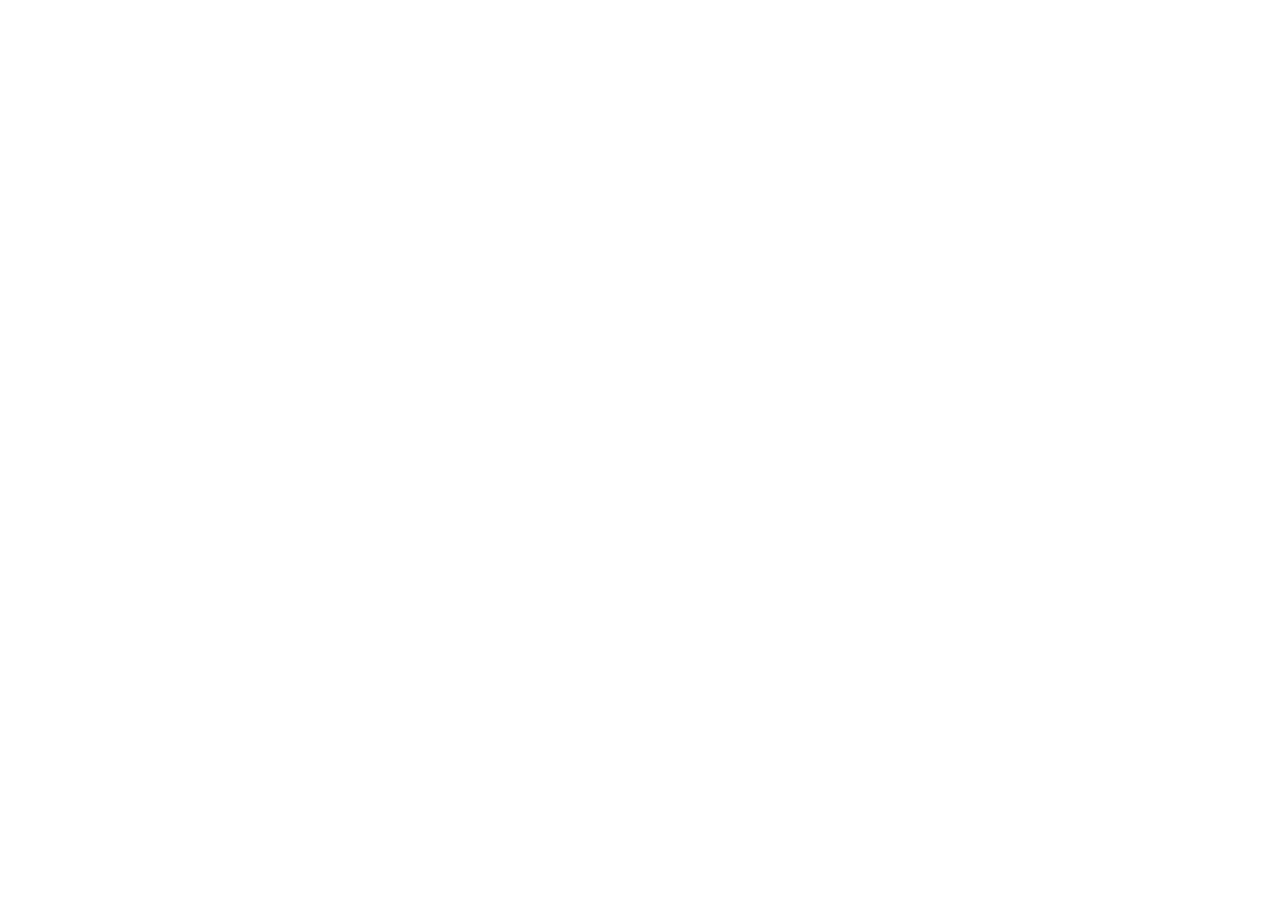
==== commit 341f4f57: "Redirect every page to quarterfi.com Co-Authored-By: Claude Opus 5.5 <noreply@anthropic.com>" ====
--- a/index.html
+++ b/index.html
@@ -1 +1,14 @@
-<!DOCTYPE html><html lang="en" class="inter_tight_5229d065-module__q6iYVW__variable inter_c15e96cb-module__0bjUvq__variable ibm_plex_mono_9430b135-module__jXPCDG__variable" data-scroll-behavior="smooth"><head><meta charSet="utf-8"/><meta name="viewport" content="width=device-width, initial-scale=1"/><link rel="preload" href="/_next/static/media/83afe278b6a6bb3c-s.p.2bn3s6zvc0dyp.woff2" as="font" crossorigin="" type="font/woff2"/><link rel="preload" href="/_next/static/media/99e609270109b47d-s.p.40sczeszzbjw1.woff2" as="font" crossorigin="" type="font/woff2"/><link rel="preload" href="/_next/static/media/ab57efd000576a30-s.p.3fofz6dws3mg0.woff2" as="font" crossorigin="" type="font/woff2"/><link rel="preload" href="/_next/static/media/effe91970fc4db64-s.p.0oace-s_gkfks.woff2" as="font" crossorigin="" type="font/woff2"/><link rel="stylesheet" href="/_next/static/chunks/3djaepz4n29ok.css" data-precedence="next"/><link rel="stylesheet" href="/_next/static/chunks/2251kwfu4eb-5.css" data-precedence="next"/><link rel="preload" as="script" fetchPriority="low" href="/_next/static/chunks/2gcx2et6y7w6m.js"/><script src="/_next/static/chunks/10sfps_jfil2b.js" async=""></script><script src="/_next/static/chunks/1zz_seqquae13.js" async=""></script><script src="/_next/static/chunks/3slb6pn3pcx_l.js" async=""></script><script src="/_next/static/chunks/turbopack-1kort7__y8oi7.js" async=""></script><script src="/_next/static/chunks/05mim26jmsupv.js" async=""></script><script src="/_next/static/chunks/1aqx8pw69k2jf.js" async=""></script><script src="/_next/static/chunks/1i-1b_z0lw7yb.js" async=""></script><link rel="preload" href="/_next/static/chunks/0_2-d8jllk5b1.css" as="style"/><meta name="theme-color" content="#ffffff"/><title>Quarter: Finance for the agentic era</title><meta name="description" content="Spend control, payments and the books for AI agents. Quarter approves every call and payment before the money moves, on every rail, and books it to the right customer at month end. Self-hosted. In pre-release."/><meta name="application-name" content="Quarter"/><link rel="manifest" href="/manifest.webmanifest"/><link rel="canonical" href="https://quarterso.github.io/"/><meta property="og:title" content="Quarter: Finance for the agentic era"/><meta property="og:description" content="Spend control, payments and the books for AI agents. Quarter approves every call and payment before the money moves, on every rail, and books it to the right customer at month end. Self-hosted. In pre-release."/><meta property="og:url" content="https://quarterso.github.io/"/><meta property="og:site_name" content="Quarter"/><meta property="og:image" content="https://quarterso.github.io/opengraph-image.png"/><meta property="og:image:type" content="image/png"/><meta property="og:image:width" content="1200"/><meta property="og:image:height" content="630"/><meta property="og:image:alt" content="The Quarter mark and name on Quarter blue"/><meta property="og:type" content="website"/><meta name="twitter:card" content="summary_large_image"/><meta name="twitter:title" content="Quarter: Finance for the agentic era"/><meta name="twitter:description" content="Spend control, payments and the books for AI agents. Quarter approves every call and payment before the money moves, on every rail, and books it to the right customer at month end. Self-hosted. In pre-release."/><meta name="twitter:image" content="https://quarterso.github.io/opengraph-image.png"/><meta name="twitter:image:alt" content="The Quarter mark and name on Quarter blue"/><meta name="twitter:image:type" content="image/png"/><meta name="twitter:image:width" content="1200"/><meta name="twitter:image:height" content="630"/><link rel="icon" href="/favicon.ico?favicon.0du9rzl68-2tj.ico" sizes="48x48" type="image/x-icon"/><link rel="icon" href="/icon.svg?icon.28x9y8qgett7-.svg" sizes="any" type="image/svg+xml"/><link rel="apple-touch-icon" href="/apple-icon.png?apple-icon.22o_u3obtk6q_.png" sizes="180x180" type="image/png"/><meta name="next-size-adjust" content=""/><script src="/_next/static/chunks/0cz1d0mv5g_q7.js" noModule=""></script></head><body><div hidden=""><!--$--><!--/$--></div><a href="#main" class="skip-link">Skip to content</a><header class="Header-module__KHjLKa__header" data-over-hero=""><div class="container Header-module__KHjLKa__bar"><a aria-label="Quarter, home" href="/"><span style="display:inline-flex;align-items:center;gap:9px;font-family:var(--font-display);font-weight:600;font-size:22px;letter-spacing:-0.03em;color:var(--logo-ink, var(--charcoal));line-height:1"><svg width="26" height="26" viewBox="270 270 460 460" aria-hidden="true" focusable="false"><path d="M310 690 L310.0 310.0 A380 380 0 0 1 690.0 690.0 Z" fill="var(--logo-mark, #0866FF)" stroke="var(--logo-mark, #0866FF)" stroke-width="40" stroke-linejoin="round"></path></svg>Quarter</span></a><nav id="site-pages" class="Header-module__KHjLKa__links" aria-label="Pages"><a style="--i:0" href="/product/">Product</a><a style="--i:1" href="/how-it-works/">How it works</a><a style="--i:2" href="/docs/">Docs</a><a style="--i:3" href="/demo/">Demo</a><a style="--i:4" href="/security/">Security</a><a style="--i:5" href="/company/">Company</a></nav><nav class="Header-module__KHjLKa__nav" aria-label="Social"><a href="https://www.linkedin.com/company/quarterso/" class="btn btn-icon btn-sm Header-module__KHjLKa__icon" target="_blank" rel="noopener noreferrer" aria-label="Quarter on LinkedIn"><svg width="18" height="18" viewBox="0 0 24 24" fill="currentColor" aria-hidden="true" focusable="false"><path d="M20.45 20.45h-3.56v-5.57c0-1.33-.02-3.04-1.85-3.04-1.85 0-2.14 1.45-2.14 2.94v5.67H9.35V9h3.41v1.56h.05c.48-.9 1.64-1.85 3.37-1.85 3.6 0 4.27 2.37 4.27 5.46v6.28ZM5.34 7.43a2.06 2.06 0 1 1 0-4.13 2.06 2.06 0 0 1 0 4.13ZM7.12 20.45H3.56V9h3.56v11.45ZM22.22 0H1.77C.79 0 0 .77 0 1.73v20.54C0 23.23.79 24 1.77 24h20.45c.98 0 1.78-.77 1.78-1.73V1.73C24 .77 23.2 0 22.22 0Z"></path></svg></a><button type="button" class="btn btn-icon btn-sm Header-module__KHjLKa__icon Header-module__KHjLKa__menu" aria-label="Open menu" aria-expanded="false" aria-controls="site-pages"><span class="Header-module__KHjLKa__burger" aria-hidden="true"><span></span><span></span></span></button></nav></div><div class="Header-module__KHjLKa__scrim" aria-hidden="true"></div></header><main id="main"><div class="page-enter"><section class="home-module__txgM7a__hero" aria-labelledby="hero-title" data-hero="true" data-glow="true"><svg class="Arcs-module__hwnnka__arcs" data-tone="blue" viewBox="0 0 1000 800" preserveAspectRatio="xMaxYMax slice" aria-hidden="true"><circle cx="1000" cy="800" r="180" class="Arcs-module__hwnnka__ring" style="animation-delay:0s"></circle><circle cx="1000" cy="800" r="300" class="Arcs-module__hwnnka__ring" style="animation-delay:-1.6s"></circle><circle cx="1000" cy="800" r="440" class="Arcs-module__hwnnka__ring" style="animation-delay:-3.2s"></circle><circle cx="1000" cy="800" r="600" class="Arcs-module__hwnnka__ring" style="animation-delay:-4.800000000000001s"></circle><circle cx="1000" cy="800" r="780" class="Arcs-module__hwnnka__ring" style="animation-delay:-6.4s"></circle></svg><div class="container home-module__txgM7a__heroInner"><div><p class="home-module__txgM7a__badge"><span aria-hidden="true"></span>Pre-release</p><h1 id="hero-title" class="home-module__txgM7a__title" aria-label="Finance for the agentic era"><span aria-hidden="true"><span class="home-module__txgM7a__word"><span style="--w:0">Finance</span></span> </span><span aria-hidden="true"><span class="home-module__txgM7a__word"><span style="--w:1">for</span></span> </span><span aria-hidden="true"><span class="home-module__txgM7a__word"><span style="--w:2">the</span></span> </span><span aria-hidden="true"><span class="home-module__txgM7a__word"><span style="--w:3">agentic</span></span> </span><span aria-hidden="true"><span class="home-module__txgM7a__word"><span style="--w:4">era</span></span> </span></h1><p class="home-module__txgM7a__lead">Spend control, payments and the books for AI agents. Quarter approves every call and payment before the money moves, and closes it into your ledger.</p><div class="home-module__txgM7a__ctas"><a class="btn btn-light" href="/demo/">Try the demo</a><a class="btn btn-ghost-light" href="/product/">See the product</a></div></div><div class="home-module__txgM7a__heroArt" aria-hidden="true"><svg class="HeroMark-module__pOpVIG__mark" viewBox="0 0 600 600" aria-hidden="true"><path d="M0 600 L0 480 A120 120 0 0 1 120 600 Z" class="HeroMark-module__pOpVIG__core"></path><path d="M0 445.7 A154.3 154.3 0 0 1 154.3 600" pathLength="1" class="HeroMark-module__pOpVIG__arc" style="--k:0"></path><path d="M0 411.4 A188.6 188.6 0 0 1 188.6 600" pathLength="1" class="HeroMark-module__pOpVIG__arc" style="--k:1"></path><path d="M0 377.1 A222.9 222.9 0 0 1 222.9 600" pathLength="1" class="HeroMark-module__pOpVIG__arc" style="--k:2"></path><path d="M0 342.9 A257.1 257.1 0 0 1 257.1 600" pathLength="1" class="HeroMark-module__pOpVIG__arc" style="--k:3"></path><path d="M0 308.6 A291.4 291.4 0 0 1 291.4 600" pathLength="1" class="HeroMark-module__pOpVIG__arc" style="--k:4"></path><path d="M0 274.3 A325.7 325.7 0 0 1 325.7 600" pathLength="1" class="HeroMark-module__pOpVIG__arc" style="--k:5"></path><path d="M0 240.0 A360.0 360.0 0 0 1 360.0 600" pathLength="1" class="HeroMark-module__pOpVIG__arc" style="--k:6"></path><path d="M0 205.7 A394.3 394.3 0 0 1 394.3 600" pathLength="1" class="HeroMark-module__pOpVIG__arc" style="--k:7"></path><path d="M0 171.4 A428.6 428.6 0 0 1 428.6 600" pathLength="1" class="HeroMark-module__pOpVIG__arc" style="--k:8"></path><path d="M0 137.1 A462.9 462.9 0 0 1 462.9 600" pathLength="1" class="HeroMark-module__pOpVIG__arc" style="--k:9"></path><path d="M0 102.9 A497.1 497.1 0 0 1 497.1 600" pathLength="1" class="HeroMark-module__pOpVIG__arc" style="--k:10"></path><path d="M0 68.6 A531.4 531.4 0 0 1 531.4 600" pathLength="1" class="HeroMark-module__pOpVIG__arc" style="--k:11"></path><path d="M0 34.3 A565.7 565.7 0 0 1 565.7 600" pathLength="1" class="HeroMark-module__pOpVIG__arc" style="--k:12"></path><path d="M0 0.0 A600.0 600.0 0 0 1 600.0 600" pathLength="1" class="HeroMark-module__pOpVIG__arc" style="--k:13"></path><path d="M0 0 L0 600 L600 600" class="HeroMark-module__pOpVIG__axis"></path></svg></div></div><a href="#why" class="home-module__txgM7a__scrollCue" aria-label="Scroll down"><span></span></a></section><section id="why" class="container home-module__txgM7a__statement" aria-label="Why Quarter"><p data-reveal="true"><strong>Agents now spend company money on their own.</strong> Cards, banks and expense tools were built for a person holding a card. Quarter is built for the agent making the call.</p><div class="home-module__txgM7a__worksWith" data-reveal="true"><h2>Works with</h2><ul><li>OpenAI</li><li>Anthropic</li><li>Gemini</li><li>OpenRouter</li><li>Claude Code</li><li>Codex</li><li>x402</li><li>MPP</li></ul></div></section><section id="budgets" class="container Page-module__ksKtXW__section"><h2 class="Page-module__ksKtXW__sectionHead" data-reveal="true">Control, pay and close<!-- -->. <span>The finance stack for AI agents, in one policy.</span></h2><ul class="Page-module__ksKtXW__features"><li data-reveal="true" style="--reveal-delay:0ms"><span class="Page-module__ksKtXW__featureIcon"><svg width="24" height="24" viewBox="0 0 24 24" fill="none" stroke="currentColor" stroke-width="1.8" stroke-linecap="round" stroke-linejoin="round" aria-hidden="true" focusable="false"><rect x="5" y="10" width="14" height="11" rx="3" class="icon-tone"></rect><path d="M8 10V7a4 4 0 0 1 8 0v3"></path></svg></span><h3>Control</h3><p>Budgets by agent, task and customer, checked before every call. Large spend waits for a named approver, and Quarter learns what you always approve.</p></li><li data-reveal="true" style="--reveal-delay:80ms"><span class="Page-module__ksKtXW__featureIcon"><svg width="24" height="24" viewBox="0 0 24 24" fill="none" stroke="currentColor" stroke-width="1.8" stroke-linecap="round" stroke-linejoin="round" aria-hidden="true" focusable="false"><rect x="3" y="5" width="18" height="14" rx="3" class="icon-tone"></rect><path d="M3 10h18M7 15h4"></path></svg></span><h3>Pay</h3><p>API keys, agent cards, x402 and MPP payments, and bills from your own bank account, under one policy.</p></li><li data-reveal="true" style="--reveal-delay:160ms"><span class="Page-module__ksKtXW__featureIcon"><svg width="24" height="24" viewBox="0 0 24 24" fill="none" stroke="currentColor" stroke-width="1.8" stroke-linecap="round" stroke-linejoin="round" aria-hidden="true" focusable="false"><path d="M3.5 9 12 4l8.5 5z" class="icon-tone"></path><path d="M3.5 9 12 4l8.5 5M5 20h14M6.5 11.5v5.5M10.5 11.5v5.5M13.5 11.5v5.5M17.5 11.5v5.5"></path></svg></span><h3>Close</h3><p>Margin by customer after AI cost, and a balanced journal with the accrual, ready for QuickBooks, Xero or NetSuite.</p></li></ul></section><section class="container Page-module__ksKtXW__section"><h2 class="Page-module__ksKtXW__sectionHead" data-reveal="true">The dashboard<!-- -->. <span>Spend against budget, approvals waiting, and cost by customer, as it happens.</span></h2><div class="Page-module__ksKtXW__screens" data-reveal="true"><figure class="Page-module__ksKtXW__screen"><div class="Page-module__ksKtXW__screenBar" aria-hidden="true"><span></span><span></span><span></span></div><img src="/renders/ledger-overview.jpg" alt="Spend, a paused loop and approvals waiting" width="2000" height="1281" loading="lazy"/><figcaption>Spend, a paused loop and approvals waiting<!-- -->. Demo data.</figcaption></figure><figure class="Page-module__ksKtXW__screen"><div class="Page-module__ksKtXW__screenBar" aria-hidden="true"><span></span><span></span><span></span></div><img src="/renders/ledger-tasks.jpg" alt="Cost per agent and the costliest tasks" width="2000" height="1281" loading="lazy"/><figcaption>Cost per agent and the costliest tasks<!-- -->. Demo data.</figcaption></figure></div></section><section id="work" class="container home-module__txgM7a__section" aria-labelledby="work-title"><h2 id="work-title" class="home-module__txgM7a__h2" data-reveal="true">The product. <span>Budgets, the live ledger, approvals and cost by task.</span></h2><div class="home-module__txgM7a__bento"><article class="home-module__txgM7a__panel home-module__txgM7a__big" data-reveal="true"><div class="home-module__txgM7a__visual"><ul class="Product-module__tu0Y7W__caps" aria-hidden="true"><li style="--fill:0.46;--i:0"><div class="Product-module__tu0Y7W__capLabel"><span>research-agent</span><span>$50 a day</span></div><span class="Product-module__tu0Y7W__capBar"><i></i></span></li><li style="--fill:0.72;--i:1"><div class="Product-module__tu0Y7W__capLabel"><span>customer acme</span><span>$300 a month</span></div><span class="Product-module__tu0Y7W__capBar"><i></i></span></li><li style="--fill:1;--i:2"><div class="Product-module__tu0Y7W__capLabel"><span>scraper</span><span>$20 a day</span></div><span class="Product-module__tu0Y7W__capBar"><i></i></span><span class="Product-module__tu0Y7W__blocked">Next call blocked</span></li></ul></div><h3>Budgets before spend</h3></article><article class="home-module__txgM7a__panel home-module__txgM7a__blue" data-reveal="true" style="--reveal-delay:80ms"><div class="home-module__txgM7a__visual home-module__txgM7a__totalWrap"><div class="Product-module__tu0Y7W__running" aria-hidden="true"><span class="Product-module__tu0Y7W__runningNumber"></span><span class="Product-module__tu0Y7W__runningLabel">charged this month</span></div></div><h3>Live ledger</h3></article><article class="home-module__txgM7a__panel" data-reveal="true" style="--reveal-delay:160ms"><div class="home-module__txgM7a__visual"><div class="Visuals-module__dN1Bxq__orbits" aria-hidden="true"><span class="Visuals-module__dN1Bxq__ring" style="--i:0"><i></i></span><span class="Visuals-module__dN1Bxq__ring" style="--i:1"><i></i></span><span class="Visuals-module__dN1Bxq__ring" style="--i:2"><i></i></span><span class="Visuals-module__dN1Bxq__ring" style="--i:3"><i></i></span><span class="Visuals-module__dN1Bxq__ring" style="--i:4"><i></i></span><svg class="Visuals-module__dN1Bxq__core" viewBox="270 270 460 460"><path d="M310 690 L310 310 A380 380 0 0 1 690 690 Z" stroke-width="40" stroke-linejoin="round"></path></svg></div></div><h3>Every rail</h3></article><article class="home-module__txgM7a__panel home-module__txgM7a__blue home-module__txgM7a__span2" data-reveal="true" style="--reveal-delay:240ms"><div class="home-module__txgM7a__visual"><div class="Product-module__tu0Y7W__approval" aria-hidden="true"><div class="Product-module__tu0Y7W__request"><span class="Product-module__tu0Y7W__reqTitle">sales-agent wants up to $3.00</span><span class="Product-module__tu0Y7W__reqSub">anthropic, over the $2 approval line</span><span class="Product-module__tu0Y7W__buttons"><span class="Product-module__tu0Y7W__approve"><b>Approve</b><b>Approved</b></span><span class="Product-module__tu0Y7W__deny">Deny</span></span></div><span class="Product-module__tu0Y7W__cursor"></span></div></div><h3>Approvals</h3></article><article class="home-module__txgM7a__panel home-module__txgM7a__wide" data-reveal="true"><div class="home-module__txgM7a__visual home-module__txgM7a__customersWrap"><ul class="Product-module__tu0Y7W__customers" aria-hidden="true"><li style="--share:1;--i:0"><span class="Product-module__tu0Y7W__custName">main</span><span class="Product-module__tu0Y7W__custBar"><i></i></span><span class="Product-module__tu0Y7W__custAmount">$4.12</span></li><li style="--share:0.64;--i:1"><span class="Product-module__tu0Y7W__custName">explore</span><span class="Product-module__tu0Y7W__custBar"><i></i></span><span class="Product-module__tu0Y7W__custAmount">$2.63</span></li><li style="--share:0.38;--i:2"><span class="Product-module__tu0Y7W__custName">test-runner</span><span class="Product-module__tu0Y7W__custBar"><i></i></span><span class="Product-module__tu0Y7W__custAmount">$1.57</span></li><li style="--share:0.21;--i:3"><span class="Product-module__tu0Y7W__custName">reviewer</span><span class="Product-module__tu0Y7W__custBar"><i></i></span><span class="Product-module__tu0Y7W__custAmount">$0.86</span></li></ul></div><h3>Cost by task</h3></article></div></section><section class="home-module__txgM7a__infra" aria-labelledby="infra-title" data-glow="true"><div class="container"><h2 id="infra-title" data-reveal="true">Built like financial infrastructure. <span>Rules that hold under load, and a record finance can close on.</span></h2><ol class="home-module__txgM7a__guarantees"><li data-reveal="true" style="--reveal-delay:0ms"><span>01</span><h3>Before, not after</h3><p>Every cap, rule and approval is checked before the call leaves. Nothing that fails one reaches the vendor.</p></li><li data-reveal="true" style="--reveal-delay:80ms"><span>02</span><h3>No overspend</h3><p>Checking a cap and holding the money is one write, so calls at the same moment cannot slip past it.</p></li><li data-reveal="true" style="--reveal-delay:160ms"><span>03</span><h3>A record that holds</h3><p>Each entry is chained to the one before it, and every approval names the person who gave it.</p></li><li data-reveal="true" style="--reveal-delay:240ms"><span>04</span><h3>Keys stay with you</h3><p>Quarter runs on your own server. Agents hold a Quarter key, never the real one.</p></li></ol></div></section><section class="container Page-module__ksKtXW__section"><h2 class="Page-module__ksKtXW__sectionHead" data-reveal="true">Who it is for<!-- -->. <span>Companies whose largest cost is AI, and whose agents spend it.</span></h2><ul class="Page-module__ksKtXW__features"><li data-reveal="true" style="--reveal-delay:0ms"><span class="Page-module__ksKtXW__featureIcon"><svg width="24" height="24" viewBox="0 0 24 24" fill="none" stroke="currentColor" stroke-width="1.8" stroke-linecap="round" stroke-linejoin="round" aria-hidden="true" focusable="false"><path d="M3.5 9 12 4l8.5 5z" class="icon-tone"></path><path d="M3.5 9 12 4l8.5 5M5 20h14M6.5 11.5v5.5M10.5 11.5v5.5M13.5 11.5v5.5M17.5 11.5v5.5"></path></svg></span><h3>Finance</h3><p>Budgets that hold, approvals with a name on them, gross margin by customer, and a close without spreadsheets.</p></li><li data-reveal="true" style="--reveal-delay:80ms"><span class="Page-module__ksKtXW__featureIcon"><svg width="24" height="24" viewBox="0 0 24 24" fill="none" stroke="currentColor" stroke-width="1.8" stroke-linecap="round" stroke-linejoin="round" aria-hidden="true" focusable="false"><rect x="3" y="4" width="18" height="13" rx="3" class="icon-tone"></rect><path d="M8 21h8M12 17v4M7 9h4M7 12h7"></path></svg></span><h3>Engineering</h3><p>One command to connect an agent. Nothing else in the agent changes.</p></li></ul></section><section id="contact" class="home-module__txgM7a__closing" aria-labelledby="contact-title" data-glow="true"><svg class="Arcs-module__hwnnka__arcs" data-tone="blue" viewBox="0 0 1000 800" preserveAspectRatio="xMaxYMax slice" aria-hidden="true"><circle cx="1000" cy="0" r="180" class="Arcs-module__hwnnka__ring" style="animation-delay:0s"></circle><circle cx="1000" cy="0" r="300" class="Arcs-module__hwnnka__ring" style="animation-delay:-1.6s"></circle><circle cx="1000" cy="0" r="440" class="Arcs-module__hwnnka__ring" style="animation-delay:-3.2s"></circle><circle cx="1000" cy="0" r="600" class="Arcs-module__hwnnka__ring" style="animation-delay:-4.800000000000001s"></circle><circle cx="1000" cy="0" r="780" class="Arcs-module__hwnnka__ring" style="animation-delay:-6.4s"></circle></svg><div class="container home-module__txgM7a__closingInner" data-reveal="true"><div><h2 id="contact-title">Bring agent spend into the books.</h2><p class="home-module__txgM7a__closingNote">Quarter is in pre-release.</p><div class="home-module__txgM7a__ctas"><a class="btn btn-light" href="/demo/">Try the demo</a><a href="https://www.linkedin.com/company/quarterso/" class="btn btn-ghost-light" target="_blank" rel="noopener noreferrer"><svg width="18" height="18" viewBox="0 0 24 24" fill="currentColor" aria-hidden="true" focusable="false"><path d="M20.45 20.45h-3.56v-5.57c0-1.33-.02-3.04-1.85-3.04-1.85 0-2.14 1.45-2.14 2.94v5.67H9.35V9h3.41v1.56h.05c.48-.9 1.64-1.85 3.37-1.85 3.6 0 4.27 2.37 4.27 5.46v6.28ZM5.34 7.43a2.06 2.06 0 1 1 0-4.13 2.06 2.06 0 0 1 0 4.13ZM7.12 20.45H3.56V9h3.56v11.45ZM22.22 0H1.77C.79 0 0 .77 0 1.73v20.54C0 23.23.79 24 1.77 24h20.45c.98 0 1.78-.77 1.78-1.73V1.73C24 .77 23.2 0 22.22 0Z"></path></svg>Follow on LinkedIn</a></div></div><div class="home-module__txgM7a__closingArt" aria-hidden="true"><svg class="HeroMark-module__pOpVIG__mark" viewBox="0 0 600 600" aria-hidden="true"><path d="M0 600 L0 480 A120 120 0 0 1 120 600 Z" class="HeroMark-module__pOpVIG__core"></path><path d="M0 445.7 A154.3 154.3 0 0 1 154.3 600" pathLength="1" class="HeroMark-module__pOpVIG__arc" style="--k:0"></path><path d="M0 411.4 A188.6 188.6 0 0 1 188.6 600" pathLength="1" class="HeroMark-module__pOpVIG__arc" style="--k:1"></path><path d="M0 377.1 A222.9 222.9 0 0 1 222.9 600" pathLength="1" class="HeroMark-module__pOpVIG__arc" style="--k:2"></path><path d="M0 342.9 A257.1 257.1 0 0 1 257.1 600" pathLength="1" class="HeroMark-module__pOpVIG__arc" style="--k:3"></path><path d="M0 308.6 A291.4 291.4 0 0 1 291.4 600" pathLength="1" class="HeroMark-module__pOpVIG__arc" style="--k:4"></path><path d="M0 274.3 A325.7 325.7 0 0 1 325.7 600" pathLength="1" class="HeroMark-module__pOpVIG__arc" style="--k:5"></path><path d="M0 240.0 A360.0 360.0 0 0 1 360.0 600" pathLength="1" class="HeroMark-module__pOpVIG__arc" style="--k:6"></path><path d="M0 205.7 A394.3 394.3 0 0 1 394.3 600" pathLength="1" class="HeroMark-module__pOpVIG__arc" style="--k:7"></path><path d="M0 171.4 A428.6 428.6 0 0 1 428.6 600" pathLength="1" class="HeroMark-module__pOpVIG__arc" style="--k:8"></path><path d="M0 137.1 A462.9 462.9 0 0 1 462.9 600" pathLength="1" class="HeroMark-module__pOpVIG__arc" style="--k:9"></path><path d="M0 102.9 A497.1 497.1 0 0 1 497.1 600" pathLength="1" class="HeroMark-module__pOpVIG__arc" style="--k:10"></path><path d="M0 68.6 A531.4 531.4 0 0 1 531.4 600" pathLength="1" class="HeroMark-module__pOpVIG__arc" style="--k:11"></path><path d="M0 34.3 A565.7 565.7 0 0 1 565.7 600" pathLength="1" class="HeroMark-module__pOpVIG__arc" style="--k:12"></path><path d="M0 0.0 A600.0 600.0 0 0 1 600.0 600" pathLength="1" class="HeroMark-module__pOpVIG__arc" style="--k:13"></path><path d="M0 0 L0 600 L600 600" class="HeroMark-module__pOpVIG__axis"></path></svg></div></div></section><!--$--><!--/$--></div></main><footer class="Footer-module__yg9ahW__footer"><div class="container Footer-module__yg9ahW__top"><div><h2>Product</h2><ul><li><a href="/product/">Overview</a></li><li><a href="/how-it-works/">How it works</a></li><li><a href="/demo/">Demo</a></li><li><a href="/docs/">Docs</a></li></ul></div><div><h2>Quarter</h2><ul><li><a href="/security/">Security</a></li><li><a href="/company/">Company</a></li></ul></div><div><h2>Follow</h2><ul><li><a href="https://www.linkedin.com/company/quarterso/" target="_blank" rel="noopener noreferrer">LinkedIn</a></li></ul></div></div><div class="container Footer-module__yg9ahW__bottom"><span style="display:inline-flex;align-items:center;gap:9px;font-family:var(--font-display);font-weight:600;font-size:22px;letter-spacing:-0.03em;color:var(--logo-ink, var(--charcoal));line-height:1"><svg width="26" height="26" viewBox="270 270 460 460" aria-hidden="true" focusable="false"><path d="M310 690 L310.0 310.0 A380 380 0 0 1 690.0 690.0 Z" fill="var(--logo-mark, #0866FF)" stroke="var(--logo-mark, #0866FF)" stroke-width="40" stroke-linejoin="round"></path></svg>Quarter</span><span class="Footer-module__yg9ahW__socials"><a href="https://www.linkedin.com/company/quarterso/" class="Footer-module__yg9ahW__social" target="_blank" rel="noopener noreferrer" aria-label="Quarter on LinkedIn"><svg width="18" height="18" viewBox="0 0 24 24" fill="currentColor" aria-hidden="true" focusable="false"><path d="M20.45 20.45h-3.56v-5.57c0-1.33-.02-3.04-1.85-3.04-1.85 0-2.14 1.45-2.14 2.94v5.67H9.35V9h3.41v1.56h.05c.48-.9 1.64-1.85 3.37-1.85 3.6 0 4.27 2.37 4.27 5.46v6.28ZM5.34 7.43a2.06 2.06 0 1 1 0-4.13 2.06 2.06 0 0 1 0 4.13ZM7.12 20.45H3.56V9h3.56v11.45ZM22.22 0H1.77C.79 0 0 .77 0 1.73v20.54C0 23.23.79 24 1.77 24h20.45c.98 0 1.78-.77 1.78-1.73V1.73C24 .77 23.2 0 22.22 0Z"></path></svg></a></span><p>© <!-- -->2026<!-- --> <!-- -->Quarter<!-- -->. Pre-release.</p></div><div class="container Footer-module__yg9ahW__legal"><p>Quarter is a software company, not a bank. Cards and accounts, once offered, will come from licensed partners.</p></div></footer><script src="/_next/static/chunks/2gcx2et6y7w6m.js" id="_R_" async=""></script><script>(self.__next_f=self.__next_f||[]).push([0])</script><script>self.__next_f.push([1,"1:\"$Sreact.fragment\"\n2:I[93983,[\"/_next/static/chunks/05mim26jmsupv.js\"],\"Header\"]\n3:I[11474,[\"/_next/static/chunks/1aqx8pw69k2jf.js\"],\"default\"]\n4:I[39897,[\"/_next/static/chunks/1aqx8pw69k2jf.js\"],\"default\"]\n5:I[56448,[\"/_next/static/chunks/05mim26jmsupv.js\",\"/_next/static/chunks/1i-1b_z0lw7yb.js\"],\"\"]\na:I[65192,[\"/_next/static/chunks/05mim26jmsupv.js\"],\"default\",1]\n:HL[\"/_next/static/chunks/3djaepz4n29ok.css\",\"style\"]\n:HL[\"/_next/static/media/83afe278b6a6bb3c-s.p.2bn3s6zvc0dyp.woff2\",\"font\",{\"crossOrigin\":\"\",\"type\":\"font/woff2\"}]\n:HL[\"/_next/static/media/99e609270109b47d-s.p.40sczeszzbjw1.woff2\",\"font\",{\"crossOrigin\":\"\",\"type\":\"font/woff2\"}]\n:HL[\"/_next/static/media/ab57efd000576a30-s.p.3fofz6dws3mg0.woff2\",\"font\",{\"crossOrigin\":\"\",\"type\":\"font/woff2\"}]\n:HL[\"/_next/static/media/effe91970fc4db64-s.p.0oace-s_gkfks.woff2\",\"font\",{\"crossOrigin\":\"\",\"type\":\"font/woff2\"}]\n:HL[\"/_next/static/chunks/2251kwfu4eb-5.css\",\"style\"]\n:HL[\"/_next/static/chunks/0_2-d8jllk5b1.css\",\"style\"]\n0:{\"P\":null,\"c\":[\"\",\"\"],\"q\":\"\",\"i\":false,\"f\":[[[\"\",{\"children\":[\"__PAGE__\",{},\"$undefined\",\"$undefined\",4608]},\"$undefined\",\"$undefined\",4624],[[\"$\",\"$1\",\"c\",{\"children\":[[[\"$\",\"link\",\"0\",{\"rel\":\"stylesheet\",\"href\":\"/_next/static/chunks/3djaepz4n29ok.css\",\"precedence\":\"next\",\"crossOrigin\":\"$undefined\",\"nonce\":\"$undefined\"}],[\"$\",\"script\",\"script-0\",{\"src\":\"/_next/static/chunks/05mim26jmsupv.js\",\"async\":true,\"nonce\":\"$undefined\"}]],[\"$\",\"html\",null,{\"lang\":\"en\",\"className\":\"inter_tight_5229d065-module__q6iYVW__variable inter_c15e96cb-module__0bjUvq__variable ibm_plex_mono_9430b135-module__jXPCDG__variable\",\"data-scroll-behavior\":\"smooth\",\"children\":[\"$\",\"body\",null,{\"children\":[[\"$\",\"a\",null,{\"href\":\"#main\",\"className\":\"skip-link\",\"children\":\"Skip to content\"}],[\"$\",\"$L2\",null,{}],[\"$\",\"main\",null,{\"id\":\"main\",\"children\":[\"$\",\"$L3\",null,{\"parallelRouterKey\":\"children\",\"error\":\"$undefined\",\"errorStyles\":\"$undefined\",\"errorScripts\":\"$undefined\",\"template\":[\"$\",\"div\",null,{\"className\":\"page-enter\",\"children\":[\"$\",\"$L4\",null,{}]}],\"templateStyles\":[],\"templateScripts\":null,\"notFound\":[[\"$\",\"section\",null,{\"data-hero\":true,\"className\":\"section-dark not-found-module__sxuMuG__wrap\",\"aria-labelledby\":\"nf-title\",\"children\":[\"$\",\"div\",null,{\"className\":\"container not-found-module__sxuMuG__inner\",\"children\":[[\"$\",\"p\",null,{\"className\":\"not-found-module__sxuMuG__meta\",\"children\":[[\"$\",\"span\",null,{\"children\":\"404\"}],[\"$\",\"span\",null,{\"children\":\"not_found\"}]]}],[\"$\",\"h1\",null,{\"id\":\"nf-title\",\"className\":\"display not-found-module__sxuMuG__title\",\"children\":\"We could not find that page.\"}],[\"$\",\"div\",null,{\"className\":\"not-found-module__sxuMuG__foot\",\"children\":[[\"$\",\"p\",null,{\"children\":\"The link may be old, or the page may have moved.\"}],[\"$\",\"div\",null,{\"className\":\"not-found-module__sxuMuG__actions\",\"children\":[\"$\",\"$L5\",null,{\"href\":\"/\",\"className\":\"btn btn-light\",\"children\":[\"Go home \",[\"$\",\"svg\",null,{\"width\":16,\"height\":16,\"viewBox\":\"0 0 24 24\",\"fill\":\"none\",\"stroke\":\"currentColor\",\"strokeWidth\":1.8,\"strokeLinecap\":\"round\",\"strokeLinejoin\":\"round\",\"aria-hidden\":\"true\",\"focusable\":\"false\",\"className\":\"$undefined\",\"children\":[\"$\",\"path\",null,{\"d\":\"M5 12h14m-5-5 5 5-5 5\"}]}]]}]}]]}]]}]}],[[\"$\",\"link\",\"0\",{\"rel\":\"stylesheet\",\"href\":\"/_next/static/chunks/0_2-d8jllk5b1.css\",\"precedence\":\"next\",\"crossOrigin\":\"$undefined\",\"nonce\":\"$undefined\"}]]],\"forbidden\":\"$undefined\",\"unauthorized\":\"$undefined\"}]}],[\"$\",\"footer\",null,{\"className\":\"Footer-module__yg9ahW__footer\",\"children\":[[\"$\",\"div\",null,{\"className\":\"container Footer-module__yg9ahW__top\",\"children\":[[\"$\",\"div\",\"Product\",{\"children\":[[\"$\",\"h2\",null,{\"children\":\"Product\"}],[\"$\",\"ul\",null,{\"children\":[[\"$\",\"li\",\"Overview\",{\"children\":[\"$\",\"$L5\",null,{\"href\":\"/product\",\"children\":\"Overview\"}]}],[\"$\",\"li\",\"How it works\",{\"children\":[\"$\",\"$L5\",null,{\"href\":\"/how-it-works\",\"children\":\"How it works\"}]}],[\"$\",\"li\",\"Demo\",{\"children\":[\"$\",\"$L5\",null,{\"href\":\"/demo\",\"children\":\"Demo\"}]}],[\"$\",\"li\",\"Docs\",{\"children\":[\"$\",\"$L5\",null,{\"href\":\"/docs\",\"children\":\"Docs\"}]}]]}]]}],[\"$\",\"div\",\"Quarter\",{\"children\":[[\"$\",\"h2\",null,{\"children\":\"Quarter\"}],[\"$\",\"ul\",null,{\"children\":[[\"$\",\"li\",\"Security\",{\"children\":[\"$\",\"$L5\",null,{\"href\":\"/security\",\"children\":\"Security\"}]}],[\"$\",\"li\",\"Company\",{\"children\":[\"$\",\"$L5\",null,{\"href\":\"/company\",\"children\":\"Company\"}]}]]}]]}],[\"$\",\"div\",\"Follow\",{\"children\":[[\"$\",\"h2\",null,{\"children\":\"Follow\"}],[\"$\",\"ul\",null,{\"children\":[[\"$\",\"li\",\"LinkedIn\",{\"children\":[\"$\",\"a\",null,{\"href\":\"https://www.linkedin.com/company/quarterso/\",\"target\":\"_blank\",\"rel\":\"noopener noreferrer\",\"children\":\"LinkedIn\"}]}]]}]]}]]}],[\"$\",\"div\",null,{\"className\":\"container Footer-module__yg9ahW__bottom\",\"children\":[[\"$\",\"span\",null,{\"style\":{\"display\":\"inline-flex\",\"alignItems\":\"center\",\"gap\":9,\"fontFamily\":\"var(--font-display)\",\"fontWeight\":600,\"fontSize\":22,\"letterSpacing\":\"-0.03em\",\"color\":\"var(--logo-ink, var(--charcoal))\",\"lineHeight\":1},\"children\":[[\"$\",\"svg\",null,{\"width\":26,\"height\":26,\"viewBox\":\"270 270 460 460\",\"aria-hidden\":\"true\",\"focusable\":\"false\",\"children\":[\"$\",\"path\",null,{\"d\":\"M310 690 L310.0 310.0 A380 380 0 0 1 690.0 690.0 Z\",\"fill\":\"var(--logo-mark, #0866FF)\",\"stroke\":\"var(--logo-mark, #0866FF)\",\"strokeWidth\":40,\"strokeLinejoin\":\"round\"}]}],\"Quarter\"]}],[\"$\",\"span\",null,{\"className\":\"Footer-module__yg9ahW__socials\",\"children\":[\"$\",\"a\",null,{\"href\":\"https://www.linkedin.com/company/quarterso/\",\"className\":\"Footer-module__yg9ahW__social\",\"target\":\"_blank\",\"rel\":\"noopener noreferrer\",\"aria-label\":\"Quarter on LinkedIn\",\"children\":[[\"$\",\"svg\",null,{\"width\":18,\"height\":18,\"viewBox\":\"0 0 24 24\",\"fill\":\"currentColor\",\"aria-hidden\":\"true\",\"focusable\":\"false\",\"children\":[\"$\",\"path\",null,{\"d\":\"M20.45 20.45h-3.56v-5.57c0-1.33-.02-3.04-1.85-3.04-1.85 0-2.14 1.45-2.14 2.94v5.67H9.35V9h3.41v1.56h.05c.48-.9 1.64-1.85 3.37-1.85 3.6 0 4.27 2.37 4.27 5.46v6.28ZM5.34 7.43a2.06 2.06 0 1 1 0-4.13 2.06 2.06 0 0 1 0 4.13ZM7.12 20.45H3.56V9h3.56v11.45ZM22.22 0H1.77C.79 0 0 .77 0 1.73v20.54C0 23.23.79 24 1.77 24h20.45c.98 0 1.78-.77 1.78-1.73V1.73C24 .77 23.2 0 22.22 0Z\"}]}],\"$undefined\"]}]}],\"$L6\"]}],\"$L7\"]}]]}]}]]}],{\"children\":[\"$L8\",{},null,false,null]},null,false,null],\"$L9\",false]],\"m\":\"$undefined\",\"G\":[\"$a\",[\"$Lb\"]],\"S\":true,\"h\":null,\"r\":\"$undefined\",\"s\":\"$undefined\",\"a\":\"$undefined\",\"l\":\"$undefined\",\"p\":\"$undefined\",\"d\":\"$undefined\",\"b\":\"MgbkzuXHi9T249RYddO4t\"}\nc:I[27790,[\"/_next/static/chunks/05mim26jmsupv.js\",\"/_next/static/chunks/1i-1b_z0lw7yb.js\"],\"Reveal\"]\n1d:I[48367,[\"/_next/static/chunks/1aqx8pw69k2jf.js\"],\"ViewportBoundary\"]\n1f:I[48367,[\"/_next/static/chunks/1aqx8pw69k2jf.js\"],\"MetadataBoundary\"]\n20:\"$Sreact.suspense\"\n6:[\"$\",\"p\",null,{\"children\":[\"© \",2026,\" \",\"Quarter\",\". Pre-release.\"]}]\n7:[\"$\",\"div\",null,{\"className\":\"container Footer-module__yg9ahW__legal\",\"children\":[\"$\",\"p\",null,{\"children\":\"Quarter is a software company, not a bank. Cards and accounts, once offered, will come from licensed partners.\"}]}]\n8:[\"$\",\"$1\",\"c\",{\"children\":[[[\"$\",\"$Lc\",null,{}],[\"$\",\"section\",null,{\"className\":\"home-module__txgM7a__hero\",\"aria-labelledby\":\"hero-title\",\"data-hero\":true,\"data-glow\":true,\"children\":[[\"$\",\"svg\",null,{\"className\":\"Arcs-module__hwnnka__arcs\",\"data-tone\":\"blue\",\"viewBox\":\"0 0 1000 800\",\"preserveAspectRatio\":\"xMaxYMax slice\",\"aria-hidden\":\"true\",\"children\":[[\"$\",\"circle\",\"180\",{\"cx\":\"1000\",\"cy\":800,\"r\":180,\"className\":\"Arcs-module__hwnnka__ring\",\"style\":{\"animationDelay\":\"0s\"}}],[\"$\",\"circle\",\"300\",{\"cx\":\"1000\",\"cy\":800,\"r\":300,\"className\":\"Arcs-module__hwnnka__ring\",\"style\":{\"animationDelay\":\"-1.6s\"}}],[\"$\",\"circle\",\"440\",{\"cx\":\"1000\",\"cy\":800,\"r\":440,\"className\":\"Arcs-module__hwnnka__ring\",\"style\":{\"animationDelay\":\"-3.2s\"}}],[\"$\",\"circle\",\"600\",{\"cx\":\"1000\",\"cy\":800,\"r\":600,\"className\":\"Arcs-module__hwnnka__ring\",\"style\":{\"animationDelay\":\"-4.800000000000001s\"}}],[\"$\",\"circle\",\"780\",{\"cx\":\"1000\",\"cy\":800,\"r\":780,\"className\":\"Arcs-module__hwnnka__ring\",\"style\":{\"animationDelay\":\"-6.4s\"}}]]}],[\"$\",\"div\",null,{\"className\":\"container home-module__txgM7a__heroInner\",\"children\":[[\"$\",\"div\",null,{\"children\":[[\"$\",\"p\",null,{\"className\":\"home-module__txgM7a__badge\",\"children\":[[\"$\",\"span\",null,{\"aria-hidden\":\"true\"}],\"Pre-release\"]}],[\"$\",\"h1\",null,{\"id\":\"hero-title\",\"className\":\"home-module__txgM7a__title\",\"aria-label\":\"Finance for the agentic era\",\"children\":[[\"$\",\"span\",\"Finance\",{\"aria-hidden\":\"true\",\"children\":[[\"$\",\"span\",null,{\"className\":\"home-module__txgM7a__word\",\"children\":[\"$\",\"span\",null,{\"style\":{\"--w\":0},\"children\":\"Finance\"}]}],\" \"]}],[\"$\",\"span\",\"for\",{\"aria-hidden\":\"true\",\"children\":[[\"$\",\"span\",null,{\"className\":\"home-module__txgM7a__word\",\"children\":[\"$\",\"span\",null,{\"style\":{\"--w\":1},\"children\":\"for\"}]}],\" \"]}],[\"$\",\"span\",\"the\",{\"aria-hidden\":\"true\",\"children\":[[\"$\",\"span\",null,{\"className\":\"home-module__txgM7a__word\",\"children\":[\"$\",\"span\",null,{\"style\":{\"--w\":2},\"children\":\"the\"}]}],\" \"]}],[\"$\",\"span\",\"agentic\",{\"aria-hidden\":\"true\",\"children\":[[\"$\",\"span\",null,{\"className\":\"home-module__txgM7a__word\",\"children\":[\"$\",\"span\",null,{\"style\":{\"--w\":3},\"children\":\"agentic\"}]}],\" \"]}],[\"$\",\"span\",\"era\",{\"aria-hidden\":\"true\",\"children\":[[\"$\",\"span\",null,{\"className\":\"home-module__txgM7a__word\",\"children\":[\"$\",\"span\",null,{\"style\":{\"--w\":4},\"children\":\"era\"}]}],\" \"]}]]}],[\"$\",\"p\",null,{\"className\":\"home-module__txgM7a__lead\",\"children\":\"Spend control, payments and the books for AI agents. Quarter approves every call and payment before the money moves, and closes it into your ledger.\"}],[\"$\",\"div\",null,{\"className\":\"home-module__txgM7a__ctas\",\"children\":[[\"$\",\"$L5\",null,{\"href\":\"/demo\",\"className\":\"btn btn-light\",\"children\":\"Try the demo\"}],[\"$\",\"$L5\",null,{\"href\":\"/product\",\"className\":\"btn btn-ghost-light\",\"children\":\"See the product\"}]]}]]}],[\"$\",\"div\",null,{\"className\":\"home-module__txgM7a__heroArt\",\"aria-hidden\":\"true\",\"children\":[\"$\",\"svg\",null,{\"className\":\"HeroMark-module__pOpVIG__mark\",\"viewBox\":\"0 0 600 600\",\"aria-hidden\":\"true\",\"children\":[[\"$\",\"path\",null,{\"d\":\"M0 600 L0 480 A120 120 0 0 1 120 600 Z\",\"className\":\"HeroMark-module__pOpVIG__core\"}],[[\"$\",\"path\",\"154.28571428571428\",{\"d\":\"M0 445.7 A154.3 154.3 0 0 1 154.3 600\",\"pathLength\":1,\"className\":\"HeroMark-module__pOpVIG__arc\",\"style\":{\"--k\":0}}],[\"$\",\"path\",\"188.57142857142856\",{\"d\":\"M0 411.4 A188.6 188.6 0 0 1 188.6 600\",\"pathLength\":1,\"className\":\"HeroMark-module__pOpVIG__arc\",\"style\":{\"--k\":1}}],[\"$\",\"path\",\"222.85714285714286\",{\"d\":\"M0 377.1 A222.9 222.9 0 0 1 222.9 600\",\"pathLength\":1,\"className\":\"HeroMark-module__pOpVIG__arc\",\"style\":{\"--k\":2}}],[\"$\",\"path\",\"257.1428571428571\",{\"d\":\"M0 342.9 A257.1 257.1 0 0 1 257.1 600\",\"pathLength\":1,\"className\":\"HeroMark-module__pOpVIG__arc\",\"style\":{\"--k\":3}}],[\"$\",\"path\",\"291.42857142857144\",{\"d\":\"M0 308.6 A291.4 291.4 0 0 1 291.4 600\",\"pathLength\":1,\"className\":\"HeroMark-module__pOpVIG__arc\",\"style\":{\"--k\":4}}],[\"$\",\"path\",\"325.7142857142857\",{\"d\":\"M0 274.3 A325.7 325.7 0 0 1 325.7 600\",\"pathLength\":1,\"className\":\"HeroMark-module__pOpVIG__arc\",\"style\":{\"--k\":5}}],[\"$\",\"path\",\"360\",{\"d\":\"M0 240.0 A360.0 360.0 0 0 1 360.0 600\",\"pathLength\":1,\"className\":\"HeroMark-module__pOpVIG__arc\",\"style\":{\"--k\":6}}],[\"$\",\"path\",\"394.2857142857143\",{\"d\":\"M0 205.7 A394.3 394.3 0 0 1 394.3 600\",\"pathLength\":1,\"className\":\"HeroMark-module__pOpVIG__arc\",\"style\":{\"--k\":7}}],[\"$\",\"path\",\"428.57142857142856\",{\"d\":\"M0 171.4 A428.6 428.6 0 0 1 428.6 600\",\"pathLength\":1,\"className\":\"HeroMark-module__pOpVIG__arc\",\"style\":{\"--k\":8}}],[\"$\",\"path\",\"462.85714285714283\",{\"d\":\"M0 137.1 A462.9 462.9 0 0 1 462.9 600\",\"pathLength\":1,\"className\":\"HeroMark-module__pOpVIG__arc\",\"style\":{\"--k\":9}}],\"$Ld\",\"$Le\",\"$Lf\",\"$L10\"],\"$L11\"]}]}]]}],\"$L12\"]}],\"$L13\",\"$L14\",\"$L15\",\"$L16\",\"$L17\",\"$L18\",\"$L19\"],[\"$L1a\",\"$L1b\"],\"$L1c\"]}]\n9:[\"$\",\"$1\",\"h\",{\"children\":[null,[\"$\",\"$L1d\",null,{\"children\":\"$L1e\"}],[\"$\",\"div\",null,{\"hidden\":true,\"children\":[\"$\",\"$L1f\",null,{\"children\":[\"$\",\"$20\",null,{\"name\":\"Next.Metadata\",\"children\":\"$L21\"}]}]}],[\"$\",\"meta\",null,{\"name\":\"next-size-adjust\",\"content\":\"\"}]]}]\nb:[\"$\",\"link\",\"0\",{\"rel\":\"stylesheet\",\"href\":\"/_next/static/chunks/3djaepz4n29ok.css\",\"precedence\":\"next\",\"crossOrigin\":\"$undefined\",\"nonce\":\"$undefined\"}]\n26:I[48367,[\"/_next/static/chunks/1aqx8pw69k2jf.js\"],\"OutletBoundary\"]\nd:[\"$\",\"path\",\"497.1428571428571\",{\"d\":\"M0 102.9 A497.1 497.1 0 0 1 497.1 600\",\"pathLength\":1,\"className\":\"HeroMark-module__pOpVIG__arc\",\"style\":{\"--k\":10}}]\ne:[\"$\",\"path\",\"531.4285714285714\",{\"d\":\"M0 68.6 A531.4 531.4 0 0 1 531.4 600\",\"pathLength\":1,\"className\":\"HeroMark-module__pOpVIG__arc\",\"style\":{\"--k\":11}}]\nf:[\"$\",\"path\",\"565.7142857142858\",{\"d\":\"M0 34.3 A565.7 565.7 0 0 1 565.7 600\",\"pathLength\":1,\"className\":\"HeroMark-module__pOpVIG__arc\",\"style\":{\"--k\":12}}]\n10:[\"$\",\"path\",\"600\",{\"d\":\"M0 0.0 A600.0 600.0 0 0 1 600.0 600\",\"pathLength\":1,\"className\":\"HeroMark-module__pOpVIG__arc\",\"style\":{\"--k\":13}}]\n11:[\"$\",\"path\",null,{\"d\":\"M0 0 L0 600 L600 600\",\"className\":\"HeroMark-module__pOpVIG__axis\"}]\n12:[\"$\",\"a\",null,{\"href\":\"#why\",\"className\":\"home-module__txgM7a__scrollCue\",\"aria-label\":\"Scroll down\",\"children\":[\"$\",\"span\",null,{}]}]\n13:[\"$\",\"section\",null,{\"id\":\"why\",\"className\":\"container home-module__txgM7a__statement\",\"aria-label\":\"Why Quarter\",\"children\":[[\"$\",\"p\",null,{\"data-reveal\":true,\"children\":[[\"$\",\"strong\",null,{\"children\":\"Agents now spend company money on their own.\"}],\" Cards, banks and expense tools were built for a person holding a card. Quarter is built for the agent making the call.\"]}],[\"$\",\"div\",null,{\"className\":\"home-module__txgM7a__worksWith\",\"data-reveal\":true,\"children\":[[\"$\",\"h2\",null,{\"children\":\"Works with\"}],[\"$\",\"ul\",null,{\"children\":[[\"$\",\"li\",\"OpenAI\",{\"children\":\"OpenAI\"}],[\"$\",\"li\",\"Anthropic\",{\"children\":\"Anthropic\"}],[\"$\",\"li\",\"Gemini\",{\"children\":\"Gemini\"}],[\"$\",\"li\",\"OpenRouter\",{\"children\":\"OpenRouter\"}],[\"$\",\"li\",\"Claude Code\",{\"children\":\"Claude Code\"}],[\"$\",\"li\",\"Codex\",{\"children\":\"Codex\"}],[\"$\",\"li\",\"x402\",{\"children\":\"x402\"}],[\"$\",\"li\",\"MPP\",{\"children\":\"MPP\"}]]}]]}]]}]\n14:[\"$\",\"section\",null,{\"id\":\"budgets\",\"className\":\"container Page-module__ksKtXW__section\",\"children\":[[\"$\",\"h2\",null,{\"className\":\"Page-module__ksKtXW__sectionHead\",\"data-reveal\":true,\"children\":[\"Control, pay and close\",[\". \",[\"$\",\"span\",null,{\"children\":\"The finance stack for AI agents, in one policy.\"}]]]}],[\"$\",\"ul\",null,{\"className\":\"Page-module__ksKtXW__features\",\"children\":[[\"$\",\"li\",\"Control\",{\"data-reveal\":true,\"style\":{\"--reveal-delay\":\"0ms\"},\"children\":[[\"$\",\"span\",null,{\"className\":\"Page-module__ksKtXW__featureIcon\",\"children\":[\"$\",\"svg\",null,{\"width\":24,\"height\":24,\"viewBox\":\"0 0 24 24\",\"fill\":\"none\",\"stroke\":\"currentColor\",\"strokeWidth\":1.8,\"strokeLinecap\":\"round\",\"strokeLinejoin\":\"round\",\"aria-hidden\":\"true\",\"focusable\":\"false\",\"className\":\"$undefined\",\"children\":[[\"$\",\"rect\",null,{\"x\":\"5\",\"y\":\"10\",\"width\":\"14\",\"height\":\"11\",\"rx\":\"3\",\"className\":\"icon-tone\"}],[\"$\",\"path\",null,{\"d\":\"M8 10V7a4 4 0 0 1 8 0v3\"}]]}]}],[\"$\",\"h3\",null,{\"children\":\"Control\"}],[\"$\",\"p\",null,{\"children\":\"Budgets by agent, task and customer, checked before every call. Large spend waits for a named approver, and Quarter learns what you always approve.\"}]]}],[\"$\",\"li\",\"Pay\",{\"data-reveal\":true,\"style\":{\"--reveal-delay\":\"80ms\"},\"children\":[[\"$\",\"span\",null,{\"className\":\"Page-module__ksKtXW__featureIcon\",\"children\":[\"$\",\"svg\",null,{\"width\":24,\"height\":24,\"viewBox\":\"0 0 24 24\",\"fill\":\"none\",\"stroke\":\"currentColor\",\"strokeWidth\":1.8,\"strokeLinecap\":\"round\",\"strokeLinejoin\":\"round\",\"aria-hidden\":\"true\",\"focusable\":\"false\",\"className\":\"$undefined\",\"children\":[[\"$\",\"rect\",null,{\"x\":\"3\",\"y\":\"5\",\"width\":\"18\",\"height\":\"14\",\"rx\":\"3\",\"className\":\"icon-tone\"}],[\"$\",\"path\",null,{\"d\":\"M3 10h18M7 15h4\"}]]}]}],[\"$\",\"h3\",null,{\"children\":\"Pay\"}],[\"$\",\"p\",null,{\"children\":\"API keys, agent cards, x402 and MPP payments, and bills from your own bank account, under one policy.\"}]]}],[\"$\",\"li\",\"Close\",{\"data-reveal\":true,\"style\":{\"--reveal-delay\":\"160ms\"},\"children\":[[\"$\",\"span\",null,{\"className\":\"Page-module__ksKtXW__featureIcon\",\"children\":[\"$\",\"svg\",null,{\"width\":24,\"height\":24,\"viewBox\":\"0 0 24 24\",\"fill\":\"none\",\"stroke\":\"currentColor\",\"strokeWidth\":1.8,\"strokeLinecap\":\"round\",\"strokeLinejoin\":\"round\",\"aria-hidden\":\"true\",\"focusable\":\"false\",\"className\":\"$undefined\",\"children\":[[\"$\",\"path\",null,{\"d\":\"M3.5 9 12 4l8.5 5z\",\"className\":\"icon-tone\"}],[\"$\",\"path\",null,{\"d\":\"M3.5 9 12 4l8.5 5M5 20h14M6.5 11.5v5.5M10.5 11.5v5.5M13.5 11.5v5.5M17.5 11.5v5.5\"}]]}]}],[\"$\",\"h3\",null,{\"children\":\"Close\"}],[\"$\",\"p\",null,{\"children\":\"Margin by customer after AI cost, and a balanced journal with the accrual, ready for QuickBooks, Xero or NetSuite.\"}]]}]]}]]}]\n15:[\"$\",\"section\",null,{\"id\":\"$undefined\",\"className\":\"container Page-module__ksKtXW__section\",\"children\":[[\"$\",\"h2\",null,{\"className\":\"Page-module__ksKtXW__sectionHead\",\"data-reveal\":true,\"children\":[\"The dashboard\",[\". \",[\"$\",\"span\",null,{\"children\":\"Spend against budget, approvals waiting, and cost by customer, as it happens.\"}]]]}],[\"$\",\"div\",null,{\"className\":\"Page-module__ksKtXW__screens\",\"data-reveal\":true,\"children\":[[\"$\",\"figure\",\"ledger-overview\",{\"className\":\"Page-module__ksKtXW__screen\",\"children\":[[\"$\",\"div\",null,{\"className\":\"Page-module__ksKtXW__screenBar\",\"aria-hidden\":true,\"children\":[[\"$\",\"span\",null,{}],[\"$\",\"span\",null,{}],[\"$\",\"span\",null,{}]]}],[\"$\",\"img\",null,{\"src\":\"/renders/ledger-overview.jpg\",\"alt\":\"Spend, a paused loop and approvals waiting\",\"width\":2000,\"height\":1281,\"loading\":\"lazy\"}],[\"$\",\"figcaption\",null,{\"children\":[\"Spend, a paused loop and approvals waiting\",\". Demo data.\"]}]]}],[\"$\",\"figure\",\"ledger-tasks\",{\"className\":\"Page-module__ksKtXW__screen\",\"children\":[[\"$\",\"div\",null,{\"className\":\"Page-module__ksKtXW__screenBar\",\"aria-hidden\":true,\"children\":[[\"$\",\"span\",null,{}],[\"$\",\"span\",null,{}],[\"$\",\"span\",null,{}]]}],[\"$\",\"img\",null,{\"src\":\"/renders/ledger-tasks.jpg\",\"alt\":\"Cost per agent and the costliest tasks\",\"width\":2000,\"height\":1281,\"loading\":\"lazy\"}],[\"$\",\"figcaption\",null,{\"children\":[\"Cost per agent and the costliest tasks\",\". Demo data.\"]}]]}]]}]]}]\n16:[\"$\",\"section\",null,{\"id\":\"work\",\"className\":\"container home-module__txgM7a__section\",\"aria-labelledby\":\"work-title\",\"children\":[[\"$\",\"h2\",null,{\"id\":\"work-title\",\"className\":\"home-module__txgM7a__h2\",\"data-reveal\":true,\"children\":[\"The product. \",[\"$\",\"span\",null,{\"children\":\"Budgets, the live ledger, approvals and cost by task.\"}]]}],[\"$\",\"div\",null,{\"className\":\"home-module__txgM7a__bento\",\"children\":[[\"$\",\"article\",null,{\"className\":\"home-module__txgM7a__panel home-module__txgM7a__big\",\"data-reveal\":true,\"children\":[[\"$\",\"div\",null,{\"className\":\"home-module__txgM7a__visual\",\"children\":[\"$\",\"ul\",null,{\"className\":\"Product-module__tu0Y7W__caps\",\"aria-hidden\":\"true\",\"children\":[[\"$\",\"li\",\"research-agent\",{\"style\":{\"--fill\":0.46,\"--i\":0},\"children\":[[\"$\",\"div\",null,{\"className\":\"Product-module__tu0Y7W__capLabel\",\"children\":[[\"$\",\"span\",null,{\"children\":\"research-agent\"}],[\"$\",\"span\",null,{\"children\":\"$$50 a day\"}]]}],[\"$\",\"span\",null,{\"className\":\"Product-module__tu0Y7W__capBar\",\"children\":[\"$\",\"i\",null,{}]}],false]}],[\"$\",\"li\",\"customer acme\",{\"style\":{\"--fill\":0.72,\"--i\":1},\"children\":[[\"$\",\"div\",null,{\"className\":\"Product-module__tu0Y7W__capLabel\",\"children\":[[\"$\",\"span\",null,{\"children\":\"customer acme\"}],[\"$\",\"span\",null,{\"children\":\"$$300 a month\"}]]}],[\"$\",\"span\",null,{\"className\":\"Product-module__tu0Y7W__capBar\",\"children\":[\"$\",\"i\",null,{}]}],false]}],[\"$\",\"li\",\"scraper\",{\"style\":{\"--fill\":1,\"--i\":2},\"children\":[[\"$\",\"div\",null,{\"className\":\"Product-module__tu0Y7W__capLabel\",\"children\":[[\"$\",\"span\",null,{\"children\":\"scraper\"}],[\"$\",\"span\",null,{\"children\":\"$$20 a day\"}]]}],[\"$\",\"span\",null,{\"className\":\"Product-module__tu0Y7W__capBar\",\"children\":[\"$\",\"i\",null,{}]}],[\"$\",\"span\",null,{\"className\":\"Product-module__tu0Y7W__blocked\",\"children\":\"Next call blocked\"}]]}]]}]}],[\"$\",\"h3\",null,{\"children\":\"Budgets before spend\"}]]}],[\"$\",\"article\",null,{\"className\":\"home-module__txgM7a__panel home-module__txgM7a__blue\",\"data-reveal\":true,\"style\":{\"--reveal-delay\":\"80ms\"},\"children\":[[\"$\",\"div\",null,{\"className\":\"home-module__txgM7a__visual home-module__txgM7a__totalWrap\",\"children\":[\"$\",\"div\",null,{\"className\":\"Product-module__tu0Y7W__running\",\"aria-hidden\":\"true\",\"children\":[[\"$\",\"span\",null,{\"className\":\"Product-module__tu0Y7W__runningNumber\"}],[\"$\",\"span\",null,{\"className\":\"Product-module__tu0Y7W__runningLabel\",\"children\":\"charged this month\"}]]}]}],[\"$\",\"h3\",null,{\"children\":\"Live ledger\"}]]}],[\"$\",\"article\",null,{\"className\":\"home-module__txgM7a__panel\",\"data-reveal\":true,\"style\":{\"--reveal-delay\":\"160ms\"},\"children\":[[\"$\",\"div\",null,{\"className\":\"home-module__txgM7a__visual\",\"children\":[\"$\",\"div\",null,{\"className\":\"Visuals-module__dN1Bxq__orbits\",\"aria-hidden\":\"true\",\"children\":[[[\"$\",\"span\",\"0\",{\"className\":\"Visuals-module__dN1Bxq__ring\",\"style\":{\"--i\":0},\"children\":[\"$\",\"i\",null,{}]}],[\"$\",\"span\",\"1\",{\"className\":\"Visuals-module__dN1Bxq__ring\",\"style\":{\"--i\":1},\"children\":[\"$\",\"i\",null,{}]}],[\"$\",\"span\",\"2\",{\"className\":\"Visuals-module__dN1Bxq__ring\",\"style\":{\"--i\":2},\"children\":[\"$\",\"i\",null,{}]}],[\"$\",\"span\",\"3\",{\"className\":\"Visuals-module__dN1Bxq__ring\",\"style\":{\"--i\":3},\"children\":[\"$\",\"i\",null,{}]}],[\"$\",\"span\",\"4\",{\"className\":\"Visuals-module__dN1Bxq__ring\",\"style\":{\"--i\":4},\"children\":[\"$\",\"i\",null,{}]}]],[\"$\",\"svg\",null,{\"className\":\"Visuals-module__dN1Bxq__core\",\"viewBox\":\"270 270 460 460\",\"children\":[\"$\",\"path\",null,{\"d\":\"M310 690 L310 310 A380 380 0 0 1 690 690 Z\",\"strokeWidth\":40,\"strokeLinejoin\":\"round\"}]}]]}]}],[\"$\",\"h3\",null,{\"children\":\"Every rail\"}]]}],[\"$\",\"article\",null,{\"className\":\"home-module__txgM7a__panel home-module__txgM7a__blue home-module__txgM7a__span2\",\"data-reveal\":true,\"style\":{\"--reveal-delay\":\"240ms\"},\"children\":[[\"$\",\"div\",null,{\"className\":\"home-module__txgM7a__visual\",\"children\":[\"$\",\"div\",null,{\"className\":\"Product-module__tu0Y7W__approval\",\"aria-hidden\":\"true\",\"children\":[[\"$\",\"div\",null,{\"className\":\"Product-module__tu0Y7W__request\",\"children\":[[\"$\",\"span\",null,{\"className\":\"Product-module__tu0Y7W__reqTitle\",\"children\":\"sales-agent wants up to $3.00\"}],[\"$\",\"span\",null,{\"className\":\"Product-module__tu0Y7W__reqSub\",\"children\":\"anthropic, over the $2 approval line\"}],[\"$\",\"span\",null,{\"className\":\"Product-module__tu0Y7W__buttons\",\"children\":[[\"$\",\"span\",null,{\"className\":\"Product-module__tu0Y7W__approve\",\"children\":[[\"$\",\"b\",null,{\"children\":\"Approve\"}],[\"$\",\"b\",null,{\"children\":\"Approved\"}]]}],[\"$\",\"span\",null,{\"className\":\"Product-module__tu0Y7W__deny\",\"children\":\"Deny\"}]]}]]}],[\"$\",\"span\",null,{\"className\":\"Product-module__tu0Y7W__cursor\"}]]}]}],[\"$\",\"h3\",null,{\"children\":\"Approvals\"}]]}],\"$L22\"]}]]}]\n17:[\"$\",\"section\",null,{\"className\":\"home-module__txgM7a__infra\",\"aria-labelledby\":\"infra-title\",\"data-glow\":true,\"children\":[\"$\",\"div\",null,{\"className\":\"container\",\"children\":[[\"$\",\"h2\",null,{\"id\":\"infra-title\",\"data-reveal\":true,\"children\":[\"Built like financial infrastructure. \",[\"$\",\"span\",null,{\"children\":\"Rules that hold under load, and a record finance can close on.\"}]]}],[\"$\",\"ol\",null,{\"className\":\"home-module__txgM7a__guarantees\",\"children\":[[\"$\",\"li\",\"01\",{\"data-reveal\":true,\"style\":{\"--reveal-delay\":\"0ms\"},\"children\":[[\"$\",\"span\",null,{\"children\":\"01\"}],[\"$\",\"h3\",null,{\"children\":\"Before, not after\"}],[\"$\",\"p\",null,{\"children\":\"Every cap, rule and approval is checked before the call leaves. Nothing that fails one reaches the vendor.\"}]]}],[\"$\",\"li\",\"02\",{\"data-reveal\":true,\"style\":{\"--reveal-delay\":\"80ms\"},\"children\":[[\"$\",\"span\",null,{\"children\":\"02\"}],[\"$\",\"h3\",null,{\"children\":\"No overspend\"}],[\"$\",\"p\",null,{\"children\":\"Checking a cap and holding the money is one write, so calls at the same moment cannot slip past it.\"}]]}],[\"$\",\"li\",\"03\",{\"data-reveal\":true,\"style\":{\"--reveal-delay\":\"160ms\"},\"children\":[[\"$\",\"span\",null,{\"children\":\"03\"}],[\"$\",\"h3\",null,{\"children\":\"A record that holds\"}],[\"$\",\"p\",null,{\"children\":\"Each entry is chained to the one before it, and every approval names the person who gave it.\"}]]}],[\"$\",\"li\",\"04\",{\"data-reveal\":true,\"style\":{\"--reveal-delay\":\"240ms\"},\"children\":[[\"$\",\"span\",null,{\"children\":\"04\"}],[\"$\",\"h3\",null,{\"children\":\"Keys stay with you\"}],[\"$\",\"p\",null,{\"children\":\"Quarter runs on your own server. Agents hold a Quarter key, never the real one.\"}]]}]]}]]}]}]\n18:[\"$\",\"section\",null,{\"id\":\"$undefined\",\"className\":\"container Page-module__ksKtXW__section\",\"children\":[[\"$\",\"h2\",null,{\"className\":\"Page-module__ksKtXW__sectionHead\",\"data-reveal\":true,\"children\":[\"Who it is for\",[\". \",[\"$\",\"span\",null,{\"children\":\"Companies whose largest cost is AI, and whose agents spend it.\"}]]]}],[\"$\",\"ul\",null,{\"className\":\"Page-module__ksKtXW__features\",\"children\":[[\"$\",\"li\",\"Finance\",{\"data-reveal\":true,\"style\":{\"--reveal-delay\":\"0ms\"},\"children\":[[\"$\",\"span\",null,{\"className\":\"Page-module__ksKtXW__featureIcon\",\"children\":[\"$\",\"svg\",null,{\"width\":24,\"height\":24,\"viewBox\":\"0 0 24 24\",\"fill\":\"none\",\"stroke\":\"currentColor\",\"strokeWidth\":1.8,\"strokeLinecap\":\"round\",\"strokeLinejoin\":\"round\",\"aria-hidden\":\"true\",\"focusable\":\"false\",\"className\":\"$undefined\",\"children\":\"$14:props:children:1:props:children:2:props:children:0:props:children:props:children\"}]}],[\"$\",\"h3\",null,{\"children\":\"Finance\"}],[\"$\",\"p\",null,{\"children\":\"Budgets that hold, approvals with a name on them, gross margin by customer, and a close without spreadsheets.\"}]]}],[\"$\",\"li\",\"Engineering\",{\"data-reveal\":true,\"style\":{\"--reveal-delay\":\"80ms\"},\"children\":[[\"$\",\"span\",null,{\"className\":\"Page-module__ksKtXW__featureIcon\",\"children\":[\"$\",\"svg\",null,{\"width\":24,\"height\":24,\"viewBox\":\"0 0 24 24\",\"fill\":\"none\",\"stroke\":\"currentColor\",\"strokeWidth\":1.8,\"strokeLinecap\":\"round\",\"strokeLinejoin\":\"round\",\"aria-hidden\":\"true\",\"focusable\":\"false\",\"className\":\"$undefined\",\"children\":[[\"$\",\"rect\",null,{\"x\":\"3\",\"y\":\"4\",\"width\":\"18\",\"height\":\"13\",\"rx\":\"3\",\"className\":\"icon-tone\"}],[\"$\",\"path\",null,{\"d\":\"M8 21h8M12 17v4M7 9h4M7 12h7\"}]]}]}],[\"$\",\"h3\",null,{\"children\":\"Engineering\"}],[\"$\",\"p\",null,{\"children\":\"One command to connect an agent. Nothing else in the agent changes.\"}]]}]]}]]}]\n19:[\"$\",\"section\",null,{\"id\":\"contact\",\"className\":\"home-module__txgM7a__closing\",\"aria-labelledby\":\"contact-title\",\"data-glow\":true,\"children\":[[\"$\",\"svg\",null,{\"className\":\"Arcs-module__hwnnka__arcs\",\"data-tone\":\"blue\",\"viewBox\":\"0 0 1000 800\",\"preserveAspectRatio\":\"xMaxYMax slice\",\"aria-hidden\":\"true\",\"children\":[[\"$\",\"circle\",\"180\",{\"cx\":\"1000\",\"cy\":0,\"r\":180,\"className\":\"Arcs-module__hwnnka__ring\",\"style\":{\"animationDelay\":\"0s\"}}],[\"$\",\"circle\",\"300\",{\"cx\":\"1000\",\"cy\":0,\"r\":300,\"className\":\"Arcs-module__hwnnka__ring\",\"style\":{\"animationDelay\":\"-1.6s\"}}],[\"$\",\"circle\",\"440\",{\"cx\":\"1000\",\"cy\":0,\"r\":440,\"className\":\"Arcs-module__hwnnka__ring\",\"style\":{\"animationDelay\":\"-3.2s\"}}],[\"$\",\"circle\",\"600\",{\"cx\":\"1000\",\"cy\":0,\"r\":600,\"className\":\"Arcs-module__hwnnka__ring\",\"style\":{\"animationDelay\":\"-4.800000000000001s\"}}],[\"$\",\"circle\",\"780\",{\"cx\":\"1000\",\"cy\":0,\"r\":780,\"className\":\"Arcs-module__hwnnka__ring\",\"style\":{\"animationDelay\":\"-6.4s\"}}]]}],[\"$\",\"div\",null,{\"className\":\"container home-module__txgM7a__closingInner\",\"data-reveal\":true,\"children\":[[\"$\",\"div\",null,{\"children\":[[\"$\",\"h2\",null,{\"id\":\"contact-title\",\"children\":\"Bring agent spend into the books.\"}],[\"$\",\"p\",null,{\"className\":\"home-module__txgM7a__closingNote\",\"children\":\"Quarter is in pre-release.\"}],[\"$\",\"div\",null,{\"className\":\"home-module__txgM7a__ctas\",\"children\":[[\"$\",\"$L5\",null,{\"href\":\"/demo\",\"className\":\"btn btn-light\",\"children\":\"Try the demo\"}],[\"$\",\"a\",null,{\"href\":\"https://www.linkedin.com/company/quarterso/\",\"className\":\"btn btn-ghost-light\",\"target\":\"_blank\",\"rel\":\"noopener noreferrer\",\"aria-label\":\"$undefined\",\"children\":[[\"$\",\"svg\",null,{\"width\":18,\"height\":18,\"viewBox\":\"0 0 24 24\",\"fill\":\"currentColor\",\"aria-hidden\":\"true\",\"focusable\":\"false\",\"children\":[\"$\",\"path\",null,{\"d\":\"M20.45 20.45h-3.56v-5.57c0-1.33-.02-3.04-1.85-3.04-1.85 0-2.14 1.45-2.14 2.94v5.67H9.35V9h3.41v1.56h.05c.48-.9 1.64-1.85 3.37-1.85 3.6 0 4.27 2.37 4.27 5.46v6.28ZM5.34 7.43a2.06 2.06 0 1 1 0-4.13 2.06 2.06 0 0 1 0 4.13ZM7.12 20.45H3.56V9h3.56v11.45ZM22.22 0H1.77C.79 0 0 .77 0 1.73v20.54C0 23.23.79 24 1.77 24h20.45c.98 0 1.78-.77 1.78-1.73V1.73C24 .77 23.2 0 22.22 0Z\"}]}],\"Follow on LinkedIn\"]}]]}]]}],[\"$\",\"div\",null,{\"className\":\"home-module__txgM7a__closingArt\",\"aria-hidden\":\"true\",\"children\":[\"$\",\"svg\",null,{\"className\":\"HeroMark-module__pOpVIG__mark\",\"viewBox\":\"0 0 600 600\",\"aria-hidden\":\"true\",\"children\":[[\"$\",\"path\",null,{\"d\":\"M0 600 L0 480 A120 120 0 0 1 120 600 Z\",\"className\":\"HeroMark-module__pOpVIG__core\"}],[[\"$\",\"path\",\"154.28571428571428\",{\"d\":\"M0 445.7 A154.3 154.3 0 0 1 154.3 600\",\"pathLength\":1,\"className\":\"HeroMark-module__pOpVIG__arc\",\"style\":{\"--k\":0}}],[\"$\",\"path\",\"188.57142857142856\",{\"d\":\"M0 411.4 A188.6 188.6 0 0 1 188.6 600\",\"pathLength\":1,\"className\":\"HeroMark-module__pOpVIG__arc\",\"style\":{\"--k\":1}}],[\"$\",\"path\",\"222.85714285714286\",{\"d\":\"M0 377.1 A222.9 222.9 0 0 1 222.9 600\",\"pathLength\":1,\"className\":\"HeroMark-module__pOpVIG__arc\",\"style\":{\"--k\":2}}],[\"$\",\"path\",\"257.1428571428571\",{\"d\":\"M0 342.9 A257.1 257.1 0 0 1 257.1 600\",\"pathLength\":1,\"className\":\"HeroMark-module__pOpVIG__arc\",\"style\":{\"--k\":3}}],[\"$\",\"path\",\"291.42857142857144\",{\"d\":\"M0 308.6 A291.4 291.4 0 0 1 291.4 600\",\"pathLength\":1,\"className\":\"HeroMark-module__pOpVIG__arc\",\"style\":{\"--k\":4}}],[\"$\",\"path\",\"325.7142857142857\",{\"d\":\"M0 274.3 A325.7 325.7 0 0 1 325.7 600\",\"pathLength\":1,\"className\":\"HeroMark-module__pOpVIG__arc\",\"style\":{\"--k\":5}}],[\"$\",\"path\",\"360\",{\"d\":\"M0 240.0 A360.0 360.0 0 0 1 360.0 600\",\"pathLength\":1,\"className\":\"HeroMark-module__pOpVIG__arc\",\"style\":{\"--k\":6}}],[\"$\",\"path\",\"394.2857142857143\",{\"d\":\"M0 205.7 A394.3 394.3 0 0 1 394.3 600\",\"pathLength\":1,\"className\":\"HeroMark-module__pOpVIG__arc\",\"style\":{\"--k\":7}}],[\"$\",\"path\",\"428.57142857142856\",{\"d\":\"M0 171.4 A428.6 428.6 0 0 1 428.6 600\",\"pathLength\":1,\"className\":\"HeroMark-module__pOpVIG__arc\",\"style\":{\"--k\":8}}],[\"$\",\"path\",\"462.85714285714283\",{\"d\":\"M0 137.1 A462.9 462.9 0 0 1 462.9 600\",\"pathLength\":1,\"className\":\"HeroMark-module__pOpVIG__arc\",\"style\":{\"--k\":9}}],[\"$\",\"path\",\"497.1428571428571\",{\"d\":\"M0 102.9 A497.1 497.1 0 0 1 497.1 600\",\"pathLength\":1,\"className\":\"HeroMark-module__pOpVIG__arc\",\"style\":{\"--k\":10}}],[\"$\",\"path\",\"531.4285714285714\",{\"d\":\"M0 68.6 A531.4 531.4 0 0 1 531.4 600\",\"pathLength\":1,\"className\":\"HeroMark-module__pOpVIG__arc\",\"style\":{\"--k\":11}}],\"$L23\",\"$L24\"],\"$L25\"]}]}]]}]]}]\n1a:[\"$\",\"link\",\"0\",{\"rel\":\"stylesheet\",\"href\":\"/_next/static/chunks/2251kwfu4eb-5.css\",\"precedence\":\"next\",\"crossOrigin\":\"$undefined\",\"nonce\":\"$undefined\"}]\n1b:[\"$\",\"script\",\"script-0\",{\"src\":\"/_next/static/chunks/1i-1b_z0lw7yb.js\",\"async\":true,\"nonce\":\"$undefined\"}]\n1c:[\"$\",\"$L26\",null,{\"children\":[\"$\",\"$20\",null,{\"name\":\"Next.MetadataOutlet\",\"children\":\"$@27\"}]}]\n22:[\"$\",\"article\",null,{\"className\":\"home-module__txgM7a__panel home-module__txgM7a__wide\",\"data-reveal\":true,\"children\":[[\"$\",\"div\",null,{\"className\":\"home-module__txgM7a__visual home-module__txgM7a__customersWrap\",\"children\":[\"$\",\"ul\",null,{\"className\":\"Product-module__tu0Y7W__customers\",\"aria-hidden\":\"true\",\"children\":[[\"$\",\"li\",\"main\",{\"style\":{\"--share\":1,\"--i\":0},\"children\":[[\"$\",\"span\",null,{\"className\":\"Product-module__tu0Y7W__custName\",\"children\":\"main\"}],[\"$\",\"span\",null,{\"className\":\"Product-module__tu0Y7W__custBar\",\"children\":[\"$\",\"i\",null,{}]}],[\"$\",\"span\",null,{\"className\":\"Product-module__tu0Y7W__custAmount\",\"children\":\"$$4.12\"}]]}],[\"$\",\"li\",\"explore\",{\"style\":{\"--share\":0.64,\"--i\":1},\"children\":[[\"$\",\"span\",null,{\"className\":\"Product-module__tu0Y7W__custName\",\"children\":\"explore\"}],[\"$\",\"span\",null,{\"className\":\"Product-module__tu0Y7W__custBar\",\"children\":[\"$\",\"i\",null,{}]}],[\"$\",\"span\",null,{\"className\":\"Product-module__tu0Y7W__custAmount\",\"children\":\"$$2.63\"}]]}],[\"$\",\"li\",\"test-runner\",{\"style\":{\"--share\":0.38,\"--i\":2},\"children\":[[\"$\",\"span\",null,{\"className\":\"Product-module__tu0Y7W__custName\",\"children\":\"test-runner\"}],[\"$\",\"span\",null,{\"className\":\"Product-module__tu0Y7W__custBar\",\"children\":[\"$\",\"i\",null,{}]}],[\"$\",\"span\",null,{\"className\":\"Product-module__tu0Y7W__custAmount\",\"children\":\"$$1.57\"}]]}],[\"$\",\"li\",\"reviewer\",{\"style\":{\"--share\":0.21,\"--i\":3},\"children\":[[\"$\",\"span\",null,{\"className\":\"Product-module__tu0Y7W__custName\",\"children\":\"reviewer\"}],[\"$\",\"span\",null,{\"className\":\"Product-module__tu0Y7W__custBar\",\"children\":[\"$\",\"i\",null,{}]}],[\"$\",\"span\",null,{\"className\":\"Product-module__tu0Y7W__custAmount\",\"children\":\"$$0.86\"}]]}]]}]}],[\"$\",\"h3\",null,{\"children\":\"Cost by task\"}]]}]\n23:[\"$\",\"path\",\"565.7142857142858\",{\"d\":\"M0 34.3 A565.7 565.7 0 0 1 565.7 600\",\"pathLength\":1,\"className\":\"HeroMark-module__pOpVIG__arc\",\"style\":{\"--k\":12}}]\n24:[\"$\",\"path\",\"600\",{\"d\":\"M0 0.0 A600.0 600.0 0 0 1 600.0 600\",\"pathLength\":1,\"className\":\"HeroMark-module__pOpVIG__arc\",\"style\":{\"--k\":13}}]\n25:[\"$\",\"path\",null,{\"d\":\"M0 0 L0 600 L600 600\",\"className\":\"HeroMark-module__pOpVIG__axis\"}]\n1e:[[\"$\",\"meta\",\"0\",{\"charSet\":\"utf-8\"}],[\"$\",\"meta\",\"1\",{\"name\":\"viewport\",\"content\":\"width=device-width, initial-scale=1\"}],[\"$\",\"meta\",\"2\",{\"name\":\"theme-color\",\"content\":\"#ffffff\"}]]\n28:I[92493,[\"/_next/static/chunks/1aqx8pw69k2jf.js\"],\"IconMark\"]\n21:[[\"$\",\"title\",\"0\",{\"children\":\"Quarter: Finance for the agentic era\"}],[\"$\",\"meta\",\"1\",{\"name\":\"description\",\"content\":\"Spend control, payments and the books for AI agents. Quarter approves every call and payment before the money moves, on every rail, and books it to the right customer at month end. Self-hosted. In pre-release.\"}],[\"$\",\"meta\",\"2\",{\"name\":\"application-name\",\"content\":\"Quarter\"}],[\"$\",\"link\",\"3\",{\"rel\":\"manifest\",\"href\":\"/manifest.webmanifest\",\"crossOrigin\":\"$undefined\"}],[\"$\",\"link\",\"4\",{\"rel\":\"canonical\",\"href\":\"https://quarterso.github.io/\"}],[\"$\",\"meta\",\"5\",{\"property\":\"og:title\",\"content\":\"Quarter: Finance for the agentic era\"}],[\"$\",\"meta\",\"6\",{\"property\":\"og:description\",\"content\":\"Spend control, payments and the books for AI agents. Quarter approves every call and payment before the money moves, on every rail, and books it to the right customer at month end. Self-hosted. In pre-release.\"}],[\"$\",\"meta\",\"7\",{\"property\":\"og:url\",\"content\":\"https://quarterso.github.io/\"}],[\"$\",\"meta\",\"8\",{\"property\":\"og:site_name\",\"content\":\"Quarter\"}],[\"$\",\"meta\",\"9\",{\"property\":\"og:image\",\"content\":\"https://quarterso.github.io/opengraph-image.png\"}],[\"$\",\"meta\",\"10\",{\"property\":\"og:image:type\",\"content\":\"image/png\"}],[\"$\",\"meta\",\"11\",{\"property\":\"og:image:width\",\"content\":\"1200\"}],[\"$\",\"meta\",\"12\",{\"property\":\"og:image:height\",\"content\":\"630\"}],[\"$\",\"meta\",\"13\",{\"property\":\"og:image:alt\",\"content\":\"The Quarter mark and name on Quarter blue\"}],[\"$\",\"meta\",\"14\",{\"property\":\"og:type\",\"content\":\"website\"}],[\"$\",\"meta\",\"15\",{\"name\":\"twitter:card\",\"content\":\"summary_large_image\"}],[\"$\",\"meta\",\"16\",{\"name\":\"twitter:title\",\"content\":\"Quarter: Finance for the agentic era\"}],[\"$\",\"meta\",\"17\",{\"name\":\"twitter:description\",\"content\":\"Spend control, payments and the books for AI agents. Quarter approves every call and payment before the money moves, on every rail, and books it to the right customer at month end. Self-hosted. In pre-release.\"}],[\"$\",\"meta\",\"18\",{\"name\":\"twitter:image\",\"content\":\"https://quarterso.github.io/opengraph-image.png\"}],[\"$\",\"meta\",\"19\",{\"name\":\"twitter:image:alt\",\"content\":\"The Quarter mark and name on Quarter blue\"}],[\"$\",\"meta\",\"20\",{\"name\":\"twitter:image:type\",\"content\":\"image/png\"}],[\"$\",\"meta\",\"21\",{\"name\":\"twitter:image:width\",\"content\":\"1200\"}],[\"$\",\"meta\",\"22\",{\"name\":\"twitter:image:height\",\"content\":\"630\"}],[\"$\",\"link\",\"23\",{\"rel\":\"icon\",\"href\":\"/favicon.ico?favicon.0du9rzl68-2tj.ico\",\"sizes\":\"48x48\",\"type\":\"image/x-icon\"}],[\"$\",\"link\",\"24\",{\"rel\":\"icon\",\"href\":\"/icon.svg?icon.28x9y8qgett7-.svg\",\"sizes\":\"any\",\"type\":\"image/svg+xml\"}],[\"$\",\"link\",\"25\",{\"rel\":\"apple-touch-icon\",\"href\":\"/apple-icon.png?apple-icon.22o_u3obtk6q_.png\",\"sizes\":\"180x180\",\"type\":\"image/png\"}],[\"$\",\"$L28\",\"26\",{}]]\n27:null\n"])</script></body></html>+<!doctype html>
+<html lang="en">
+<head>
+<meta charset="utf-8">
+<meta name="viewport" content="width=device-width, initial-scale=1">
+<title>Quarter has moved to quarterfi.com</title>
+<link rel="canonical" href="https://quarterfi.com/">
+<meta name="robots" content="noindex">
+<meta http-equiv="refresh" content="0; url=https://quarterfi.com/">
+</head>
+<body style="font-family: system-ui, sans-serif; padding: 40px;">
+<p>Quarter has moved to <a href="https://quarterfi.com/">quarterfi.com</a>.</p>
+</body>
+</html>
